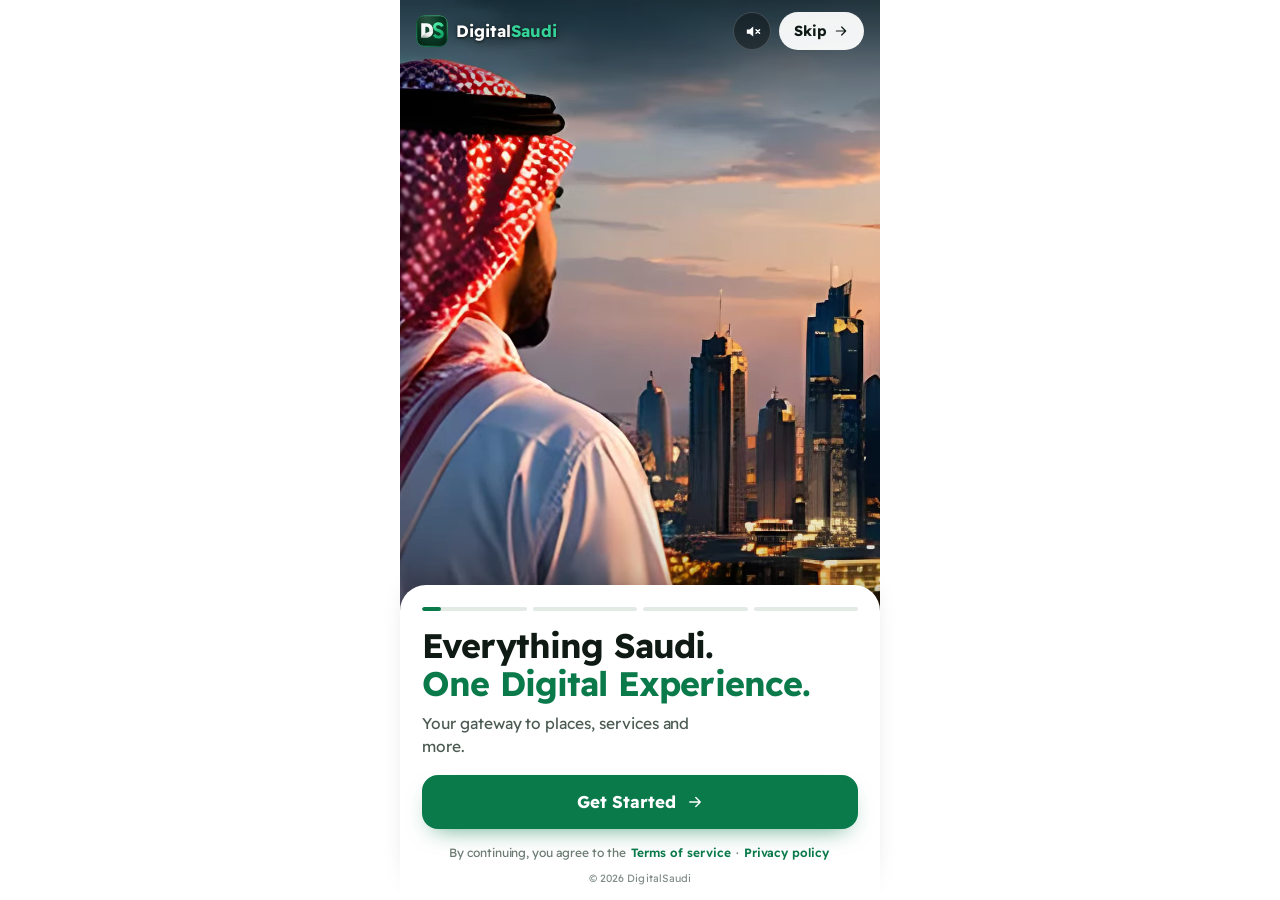
==== index.html @ d9285480 "Faster opening: app pages and files open at once from the phone and refresh in the background (live " ====
<!DOCTYPE html>
<html lang="en" data-theme="dark">
<head>
<meta charset="UTF-8">
<meta name="viewport" content="width=device-width, initial-scale=1, viewport-fit=cover">
<meta name="theme-color" content="#FFFFFF">
<meta name="author" content="DigitalSaudi">
<meta name="copyright" content="© 2026 DigitalSaudi. All rights reserved.">
<meta name="description" content="DigitalSaudi — your Pi-powered guide to Saudi Arabia: live news, scores, Pi price, Umrah, visas, Quran and everyday tools.">
<title>DigitalSaudi — your all-in-one Saudi companion on Pi</title>
<meta property="og:type" content="website">
<meta property="og:site_name" content="DigitalSaudi">
<meta property="og:title" content="DigitalSaudi — your all-in-one Saudi companion on Pi">
<meta property="og:description" content="Umrah & Hajj guides, live news and scores, Pi wallet and payments, Quran, 40 Hadith and prayer times — in 6 languages.">
<meta property="og:url" content="https://digitalsaudi.pages.dev/">
<meta property="og:image" content="https://digitalsaudi.pages.dev/og-image.png">
<meta property="og:image:width" content="1200">
<meta property="og:image:height" content="630">
<meta name="twitter:card" content="summary_large_image">
<meta name="twitter:image" content="https://digitalsaudi.pages.dev/og-image.png">
<link rel="manifest" href="/manifest.json">
<link rel="icon" href="/icon.svg" type="image/svg+xml">
<link rel="icon" href="/favicon-32.png" sizes="32x32" type="image/png">
<link rel="apple-touch-icon" href="/apple-touch-icon.png">
<link rel="preconnect" href="https://fonts.googleapis.com">
<link rel="dns-prefetch" href="https://api.aladhan.com">
<link rel="dns-prefetch" href="https://open.er-api.com">
<link rel="dns-prefetch" href="https://api.alquran.cloud">
<link rel="preconnect" href="https://fonts.gstatic.com" crossorigin>
<link rel="stylesheet" href="https://fonts.googleapis.com/css2?family=Readex+Pro:wght@300..700&family=Reem+Kufi:wght@500..700&family=Amiri+Quran&family=Amiri:wght@400;700&display=swap">
<script src="https://sdk.minepi.com/pi-sdk.js"></script>
<style>
:root{
  --bg-base:#0B0C0E; --bg-card:#14171C; --bg-card-2:#1C2026; --bg-elev:#171B20; --line:rgba(255,255,255,.08);
  --accent:#475261; --accent-dark:#2D353F; --gold:#D4AF37; --gold-soft:rgba(212,175,55,.14);
  --text:#EDEFF2; --text-2:#D4D8DE; --muted:#A2A9B1; --danger:#EF4444; --ok:#22C58F; --warn:#F59E0B;
  --radius:18px; --nav-h:72px; --zoom:1; --hdr-bg:rgba(11,12,14,.92); --nav-bg:rgba(13,16,19,.97);
  --hero-grad:linear-gradient(135deg,#242A31,#171B20 60%,#14171C);
}
[data-theme="light"]{
  --bg-base:#F4F5F6; --bg-card:#FFFFFF; --bg-card-2:#ECEEF0; --bg-elev:#FFFFFF; --line:rgba(17,20,23,.10);
  --text:#14171B; --text-2:#32363B; --muted:#29B083; --gold:#A8841A; --gold-soft:rgba(168,132,26,.12);
  --hdr-bg:rgba(244,245,246,.94); --nav-bg:rgba(255,255,255,.97);
  --hero-grad:linear-gradient(135deg,#323A44,#282E37 60%,#232930);
}
*{box-sizing:border-box;margin:0;padding:0;-webkit-tap-highlight-color:transparent}
html,body{height:100%}
body{font-family:-apple-system,BlinkMacSystemFont,"Segoe UI",Roboto,Helvetica,Arial,sans-serif;background:var(--bg-base);color:var(--text);font-size:15px;line-height:1.5;overflow:hidden}
button{font:inherit;color:inherit;border:0;background:none;cursor:pointer}
input,select,textarea{font:inherit;color:var(--text);background:var(--bg-card-2);border:1px solid var(--line);border-radius:12px;padding:14px;width:100%;min-height:52px;outline:none}
input:focus,select:focus,textarea:focus{border-color:var(--accent)}
a{color:var(--gold)}
img{max-width:100%;display:block}

@keyframes screen-in{from{opacity:0;transform:translateY(12px)}to{opacity:1;transform:none}}
@keyframes panel-up{from{transform:translateY(100%)}to{transform:none}}
@keyframes card-in{from{opacity:0;transform:scale(.97) translateY(8px)}to{opacity:1;transform:none}}
@keyframes fade-up{from{opacity:0;transform:translateY(6px)}to{opacity:1;transform:none}}
@keyframes shimmer{0%{background-position:-200% 0}100%{background-position:200% 0}}
@keyframes spin{to{transform:rotate(360deg)}}
@keyframes pulse{0%,100%{opacity:1}50%{opacity:.35}}
@keyframes pop{0%{transform:scale(1)}50%{transform:scale(1.08)}100%{transform:scale(1)}}

/* ===== splash & onboarding ===== */
.fullscreen{position:fixed;inset:0;display:flex;flex-direction:column;align-items:center;justify-content:center;padding:32px 24px;text-align:center;
  background:radial-gradient(circle at 50% 20%,rgba(71,82,97,.28),transparent 60%),radial-gradient(circle at 80% 90%,rgba(212,175,55,.16),transparent 55%),#0B0C0E;color:#EDEFF2;z-index:50;animation:screen-in .5s ease}
.fullscreen .logo{width:112px;height:112px;border-radius:30px;display:block;box-shadow:0 22px 60px rgba(71,82,97,.4),0 0 0 1px rgba(231,196,99,.25);margin-bottom:22px;animation:logoIn .7s cubic-bezier(.2,.9,.3,1.3) both}
.fullscreen .logo img{width:100%;height:100%;display:block;border-radius:30px}
@keyframes logoIn{from{transform:scale(.6) translateY(10px);opacity:0}to{transform:none;opacity:1}}
.splash-tag{display:inline-block;margin:-8px 0 14px;font-size:11px;letter-spacing:.18em;text-transform:uppercase;color:var(--gold);font-weight:800}
.fullscreen h1{font-size:30px;letter-spacing:-.5px}
.fullscreen h1 span{color:#D4AF37}
.fullscreen p{color:#A2A9B1;margin:10px 0 30px;max-width:330px}
#onboard{display:none}
.ob-slide{display:none;flex-direction:column;align-items:center;max-width:360px;width:100%}
.ob-slide.on{display:flex;animation:screen-in .35s ease}
.ob-emoji{font-size:72px;margin-bottom:18px}
.ob-dots{display:flex;gap:8px;margin:18px 0}
.ob-dots i{width:8px;height:8px;border-radius:4px;background:rgba(255,255,255,.25);transition:all .25s}
.ob-dots i.on{width:24px;background:#D4AF37}
.persona{display:grid;grid-template-columns:1fr 1fr;gap:10px;width:100%;margin-bottom:18px}
.persona button{background:#14171C;border:1px solid rgba(255,255,255,.1);border-radius:16px;padding:16px 8px;min-height:92px;display:flex;flex-direction:column;align-items:center;gap:6px;font-weight:700;font-size:13px;color:#EDEFF2}
.persona button span{font-size:28px}
.persona button.sel{border-color:#D4AF37;background:rgba(212,175,55,.14)}

.btn{display:flex;align-items:center;justify-content:center;gap:10px;min-height:54px;padding:0 22px;border-radius:14px;font-weight:700;width:100%;max-width:360px;transition:transform .15s,opacity .15s;text-decoration:none}
.btn:active{transform:scale(.98)}
.btn-primary{background:linear-gradient(135deg,var(--accent),var(--accent-dark));color:#fff;box-shadow:0 10px 26px rgba(71,82,97,.3)}
.btn-gold{background:linear-gradient(135deg,#E8C659,#D4AF37);color:#231A00}
.btn-ghost{background:var(--bg-card-2);border:1px solid var(--line);color:var(--text)}
.fullscreen .btn-ghost{background:#1C2026;color:#EDEFF2;border-color:rgba(255,255,255,.1)}
.btn-sm{min-height:44px;padding:0 14px;font-size:13.5px;width:auto;border-radius:12px}
.btn[disabled]{opacity:.55;pointer-events:none}
.stack{display:flex;flex-direction:column;gap:12px;width:100%;align-items:center}
.small{font-size:12.5px;color:var(--muted)}
.fullscreen .small{color:#A2A9B1}

/* ===== shell ===== */
#app{display:none;height:100%;flex-direction:column}
header{display:flex;align-items:center;gap:10px;padding:calc(10px + env(safe-area-inset-top)) 14px 10px;border-bottom:1px solid var(--line);background:var(--hdr-bg);backdrop-filter:blur(10px);z-index:10}
.brand{display:flex;align-items:center;gap:9px;font-weight:800;font-size:18px;flex:1;min-width:0}
.brand .mark{width:36px;height:36px;border-radius:10px;flex:0 0 36px;display:block;box-shadow:0 4px 12px rgba(0,0,0,.25)}
.brand b{color:var(--gold)}
.hbtn{width:44px;height:44px;border-radius:13px;background:var(--bg-card);border:1px solid var(--line);display:flex;align-items:center;justify-content:center;font-size:19px;flex:0 0 44px}
.user-chip{display:flex;align-items:center;gap:7px;background:var(--bg-card);border:1px solid var(--line);padding:5px 10px 5px 5px;border-radius:30px;font-size:13px;font-weight:600;min-height:44px;max-width:130px}
.user-chip span{overflow:hidden;text-overflow:ellipsis;white-space:nowrap}
.av{width:32px;height:32px;border-radius:50%;background:var(--gold);color:#231A00;display:flex;align-items:center;justify-content:center;font-weight:800;font-size:14px;flex:0 0 32px}
#offline{display:none;background:var(--warn);color:#231A00;font-size:12.5px;font-weight:700;text-align:center;padding:6px}
#offline.on{display:block}
main{flex:1;overflow-y:auto;padding:14px 16px calc(var(--nav-h) + 24px + env(safe-area-inset-bottom));-webkit-overflow-scrolling:touch}
main>section,.p-body{zoom:var(--zoom)}
.tab{display:none;animation:screen-in .35s ease}
.tab.active{display:block}
h2.sec{font-size:12.5px;text-transform:uppercase;letter-spacing:1.2px;color:var(--muted);margin:22px 4px 10px;font-weight:800;display:flex;align-items:center;justify-content:space-between}
h2.sec:first-child{margin-top:4px}
h2.sec button{font-size:12px;color:var(--gold);letter-spacing:0;text-transform:none;font-weight:700;min-height:32px}

/* ===== cards ===== */
.hero{border-radius:22px;padding:18px;background:var(--hero-grad);border:1px solid rgba(71,82,97,.35);position:relative;overflow:hidden;animation:card-in .4s ease;color:#EDEFF2}
.hero::after{content:"";position:absolute;right:-40px;top:-40px;width:170px;height:170px;border-radius:50%;background:radial-gradient(circle,rgba(212,175,55,.25),transparent 70%);pointer-events:none}
.hero .greet{color:#CCD2D9;font-size:13px}
.hero h3{font-size:21px;margin:2px 0 12px}
.hero-row{display:flex;gap:8px;flex-wrap:wrap;position:relative;z-index:1}
.pill{background:rgba(255,255,255,.1);border:1px solid rgba(255,255,255,.1);padding:7px 11px;border-radius:12px;font-size:12px;color:#D4D8DE}
.pill b{display:block;font-size:15px;color:#fff}
.grid{display:grid;grid-template-columns:repeat(2,1fr);gap:12px}
.grid-3{display:grid;grid-template-columns:repeat(3,1fr);gap:10px}
.card{background:var(--bg-card);border:1px solid var(--line);border-radius:var(--radius);padding:16px;animation:card-in .35s ease both;transition:transform .15s,border-color .15s;text-align:left;width:100%;display:block;color:var(--text)}
button.card:active{transform:scale(.98);border-color:var(--accent)}
.card .ic{font-size:25px;width:46px;height:46px;border-radius:14px;background:var(--bg-card-2);display:flex;align-items:center;justify-content:center;margin-bottom:10px}
.card h4{font-size:15px;margin-bottom:2px}
.card p{font-size:12.5px;color:var(--muted)}
.qa{min-height:96px;display:flex;flex-direction:column;align-items:center;justify-content:center;text-align:center;gap:6px;padding:12px 6px}
.qa .ic{margin:0}
.qa span{font-size:12px;font-weight:700}
.row{display:flex;align-items:center;gap:14px;background:var(--bg-card);border:1px solid var(--line);border-radius:16px;padding:12px 14px;min-height:64px;margin-bottom:10px;width:100%;text-align:left;animation:fade-up .3s ease both;color:var(--text);text-decoration:none}
.row:active{border-color:var(--accent)}
.row .ic{font-size:22px;width:44px;height:44px;flex:0 0 44px;border-radius:12px;background:var(--bg-card-2);display:flex;align-items:center;justify-content:center}
.row .tx{flex:1;min-width:0}
.row .tx b{display:block;font-size:15px}
.row .tx small{color:var(--muted);font-size:12.5px;display:block}
.row .chev{color:var(--muted);font-size:20px}
.badge{font-size:10.5px;font-weight:800;padding:3px 8px;border-radius:20px;background:var(--gold-soft);color:var(--gold);border:1px solid rgba(212,175,55,.35);white-space:nowrap}
.note{background:var(--gold-soft);border:1px solid rgba(212,175,55,.3);border-radius:14px;padding:12px 14px;font-size:13px;color:var(--text-2);margin:12px 0}
.alert{background:rgba(239,68,68,.12);border:1px solid rgba(239,68,68,.35);border-radius:14px;padding:12px 14px;font-size:13.5px;margin:12px 0;display:flex;gap:10px;align-items:center;width:100%;text-align:left;color:var(--text)}
.skeleton{height:16px;border-radius:8px;background:linear-gradient(90deg,var(--bg-card-2) 25%,rgba(71,82,97,.18) 50%,var(--bg-card-2) 75%);background-size:200% 100%;animation:shimmer 1.4s infinite}
.sk-img{height:170px;border-radius:14px;margin-bottom:10px}
.empty{text-align:center;padding:28px 12px;color:var(--muted)}
.empty .big{font-size:46px;margin-bottom:8px}
.chips{display:flex;gap:8px;overflow-x:auto;padding:2px 2px 10px;margin:0 -2px;scrollbar-width:none}
.chips::-webkit-scrollbar{display:none}
.chip{flex:0 0 auto;min-height:40px;padding:0 14px;border-radius:20px;background:var(--bg-card);border:1px solid var(--line);font-size:13px;font-weight:700;color:var(--muted);white-space:nowrap}
.chip.on{background:var(--accent-dark);border-color:var(--accent);color:#fff}
.seg{display:flex;background:var(--bg-card);border:1px solid var(--line);border-radius:14px;padding:4px;gap:4px;margin-bottom:14px}
.seg button{flex:1;min-height:44px;border-radius:10px;font-size:13px;font-weight:800;color:var(--muted)}
.seg button.on{background:linear-gradient(135deg,var(--accent),var(--accent-dark));color:#fff}
.mini{display:flex;align-items:center;gap:12px;background:var(--bg-card);border:1px solid var(--line);border-radius:16px;padding:12px 14px;width:100%;text-align:left;color:var(--text);min-height:64px}
.mini .big{font-size:22px;font-weight:800}
.up{color:var(--ok)} .down{color:var(--danger)}

/* prayer / countdown */
.prayer-list{display:grid;grid-template-columns:repeat(3,1fr);gap:8px;margin-top:12px}
.pt{background:var(--bg-card-2);border-radius:12px;padding:10px;text-align:center;border:1px solid var(--line)}
.pt small{color:var(--muted);font-size:11.5px;display:block}
.pt b{font-size:15px}
.pt.next{border-color:var(--gold);background:var(--gold-soft)}
.countdown{font-size:34px;font-weight:900;letter-spacing:1px;font-variant-numeric:tabular-nums}

/* news */
.news-card{background:var(--bg-card);border:1px solid var(--line);border-radius:18px;overflow:hidden;margin-bottom:14px;width:100%;text-align:left;color:var(--text);animation:fade-up .35s ease both;display:block}
.news-card .img{aspect-ratio:16/9;background:var(--bg-card-2) center/cover no-repeat;position:relative}
.news-card .img .cat{position:absolute;left:10px;top:10px;background:rgba(0,0,0,.6);color:#fff;font-size:11px;font-weight:800;padding:4px 9px;border-radius:10px}
.news-card .bd{padding:12px 14px 14px}
.news-card .meta{font-size:12px;color:var(--muted);margin-bottom:4px;display:flex;gap:6px;align-items:center}
.news-card h4{font-size:16px;line-height:1.35}
.news-row{display:flex;gap:12px;align-items:center;background:var(--bg-card);border:1px solid var(--line);border-radius:14px;padding:10px;margin-bottom:10px;width:100%;text-align:left;color:var(--text)}
.news-row .th{width:84px;height:64px;border-radius:10px;background:var(--bg-card-2) center/cover no-repeat;flex:0 0 84px}
.news-row b{font-size:13.5px;line-height:1.35;display:-webkit-box;-webkit-line-clamp:3;-webkit-box-orient:vertical;overflow:hidden}
.reader-img{width:100%;aspect-ratio:16/9;object-fit:cover;border-radius:16px;margin-bottom:14px;background:var(--bg-card-2)}
.reader h2{font-size:21px;line-height:1.3;margin-bottom:8px}
#sentinel{height:40px;display:flex;align-items:center;justify-content:center}

/* scores */
.match{background:var(--bg-card);border:1px solid var(--line);border-radius:16px;padding:12px 14px;margin-bottom:10px;width:100%;color:var(--text);text-align:left;animation:fade-up .3s ease both;display:block}
.match .top{display:flex;justify-content:space-between;font-size:11.5px;color:var(--muted);margin-bottom:8px;font-weight:700}
.team{display:flex;align-items:center;gap:10px;min-height:30px}
.team img,.crest{width:24px;height:24px;object-fit:contain;flex:0 0 24px}
.team .nm{flex:1;font-weight:600;font-size:14.5px;overflow:hidden;text-overflow:ellipsis;white-space:nowrap}
.team .sc{font-weight:900;font-size:17px;min-width:22px;text-align:right}
.team.win .nm{font-weight:800}
.live-b{background:var(--danger);color:#fff;font-size:10.5px;font-weight:900;padding:2px 8px;border-radius:10px;animation:pulse 1.4s infinite}
.tbl{width:100%;border-collapse:collapse;font-size:13px;background:var(--bg-card);border-radius:14px;overflow:hidden}
.tbl th{color:var(--muted);font-size:11px;text-transform:uppercase;font-weight:800;padding:10px 6px;text-align:center;background:var(--bg-card-2)}
.tbl td{padding:9px 6px;border-top:1px solid var(--line);text-align:center}
.tbl td.tn{text-align:left;display:flex;align-items:center;gap:8px;font-weight:600}
.tbl td.tn span{overflow:hidden;text-overflow:ellipsis;white-space:nowrap;max-width:130px}
.tbl tr.fav td{background:var(--gold-soft)}

/* markets */
.pi-card{border-radius:20px;padding:18px;background:linear-gradient(150deg,#1E2832,#151C24 60%,#0F151B);color:#fff;position:relative;overflow:hidden}
.pi-card .sym{width:42px;height:42px;border-radius:12px;background:rgba(255,255,255,.14);color:#fff;display:flex;align-items:center;justify-content:center;font-weight:900;font-size:22px}
.pi-card .price{font-size:34px;font-weight:900;margin:8px 0 2px;font-variant-numeric:tabular-nums}
.pi-card .chg{font-weight:800;font-size:14px;padding:3px 9px;border-radius:10px;background:rgba(255,255,255,.15)}
.pi-card small{color:#DDE1E6}
.pi-card svg{width:100%;height:70px;margin-top:10px}
.rate{display:flex;justify-content:space-between;align-items:center;padding:12px 4px;border-bottom:1px solid var(--line);font-size:14.5px}
.rate b{font-variant-numeric:tabular-nums}

/* weather */
.wx-now{display:flex;align-items:center;gap:16px}
.wx-now .t{font-size:46px;font-weight:900;line-height:1}
.wx-now .e{font-size:54px}
.wx-days{display:flex;flex-direction:column;gap:6px;margin-top:14px}
.wx-day{display:flex;align-items:center;gap:10px;background:var(--bg-card-2);border-radius:12px;padding:10px 12px;font-size:14px}
.wx-day .d{width:48px;font-weight:700}
.wx-day .bar{flex:1;height:6px;border-radius:3px;background:linear-gradient(90deg,#38BDF8,#F59E0B,#EF4444)}

/* nav */
nav{position:fixed;left:0;right:0;bottom:0;height:calc(var(--nav-h) + env(safe-area-inset-bottom));padding-bottom:env(safe-area-inset-bottom);background:var(--nav-bg);border-top:1px solid var(--line);display:flex;backdrop-filter:blur(12px);z-index:20}
nav button{flex:1;display:flex;flex-direction:column;align-items:center;justify-content:center;gap:3px;color:var(--muted);font-size:11px;font-weight:800;min-height:52px;transition:color .2s}
nav button .ni{font-size:24px;line-height:1;filter:grayscale(.7);transition:transform .2s,filter .2s}
nav button.active{color:var(--gold)}
nav button.active .ni{transform:translateY(-2px);filter:none}

/* panel */
#overlay{position:fixed;inset:0;background:rgba(0,0,0,.55);z-index:30;display:none}
#overlay.open{display:block}
#panel{position:fixed;left:0;right:0;bottom:0;top:calc(34px + env(safe-area-inset-top));background:var(--bg-base);border-radius:24px 24px 0 0;border-top:1px solid rgba(71,82,97,.35);z-index:31;display:none;flex-direction:column;animation:panel-up .3s cubic-bezier(.2,.8,.2,1)}
#panel.open{display:flex}
.p-head{display:flex;align-items:center;gap:8px;padding:12px;border-bottom:1px solid var(--line)}
.p-head button{width:48px;height:48px;border-radius:14px;background:var(--bg-card);border:1px solid var(--line);font-size:20px;display:flex;align-items:center;justify-content:center;flex:0 0 48px}
.p-head h3{flex:1;font-size:17px;white-space:nowrap;overflow:hidden;text-overflow:ellipsis}
.p-head .act{display:none}
.p-head .act.on{display:flex}
.p-body{flex:1;overflow-y:auto;padding:16px 16px calc(32px + env(safe-area-inset-bottom))}
.p-body h4{font-size:16px;margin:18px 0 8px;color:var(--gold)}
.p-body h4:first-child{margin-top:0}
.p-body p,.p-body li{color:var(--text-2);font-size:14.5px}
.p-body ul,.p-body ol{padding-left:20px;display:flex;flex-direction:column;gap:6px;margin:6px 0}
.reviewed{display:flex;align-items:center;gap:8px;font-size:12px;color:var(--muted);margin-top:18px;padding-top:12px;border-top:1px solid var(--line);flex-wrap:wrap}
.reviewed .tick{color:var(--ok);font-weight:800}
.p-actions{display:flex;gap:8px;margin-top:14px;flex-wrap:wrap}
.step{display:flex;gap:12px;margin-bottom:12px;animation:fade-up .3s ease both}
.step .n{flex:0 0 34px;height:34px;border-radius:50%;background:var(--accent-dark);color:#fff;display:flex;align-items:center;justify-content:center;font-weight:800;font-size:14px}
.step div p{font-size:13.5px;color:var(--muted)}
.chk{display:flex;align-items:center;gap:12px;padding:12px 14px;background:var(--bg-card);border:1px solid var(--line);border-radius:14px;margin-bottom:8px;min-height:52px;width:100%;text-align:left;color:var(--text)}
.chk .box{width:26px;height:26px;border-radius:8px;border:2px solid var(--muted);flex:0 0 26px;display:flex;align-items:center;justify-content:center;font-size:15px;color:#fff}
.chk.on .box{background:var(--accent);border-color:var(--accent)}
.chk.on span{text-decoration:line-through;color:var(--muted)}
.progress{height:8px;border-radius:4px;background:var(--bg-card-2);overflow:hidden;margin:4px 0 14px}
.progress i{display:block;height:100%;background:linear-gradient(90deg,var(--accent),var(--gold));transition:width .3s}
.phrase{background:var(--bg-card);border:1px solid var(--line);border-radius:14px;padding:12px 14px;margin-bottom:8px;display:flex;align-items:center;gap:10px}
.phrase .t{flex:1;min-width:0}
.ar{font-size:21px;direction:rtl;text-align:right;color:var(--gold);font-family:"Geeza Pro","Noto Naskh Arabic","Amiri","Traditional Arabic",serif;line-height:1.9}
.phrase .en{font-weight:700}
.phrase .tr{font-size:12.5px;color:var(--muted);font-style:italic}
.speak{width:46px;height:46px;border-radius:12px;background:var(--bg-card-2);font-size:19px;flex:0 0 46px}
.field{margin-bottom:12px}
.field label{display:block;font-size:12.5px;color:var(--muted);margin-bottom:6px;font-weight:700}
.two{display:grid;grid-template-columns:1fr 1fr;gap:10px}
.result{background:linear-gradient(135deg,var(--accent-dark),#242A31);border-radius:16px;padding:14px;text-align:center;margin-top:6px;color:#fff}
.result small{color:#CCD2D9}
.result b{display:block;font-size:24px}
.compass{width:220px;height:220px;border-radius:50%;margin:10px auto 16px;border:3px solid var(--line);position:relative;background:radial-gradient(circle,var(--bg-card-2),var(--bg-base))}
.compass .needle{position:absolute;left:50%;top:50%;width:6px;height:96px;margin-left:-3px;margin-top:-96px;background:linear-gradient(var(--gold),transparent);border-radius:3px;transform-origin:50% 100%;transition:transform .3s}
.compass .kaaba{position:absolute;left:50%;top:50%;transform:translate(-50%,-50%);font-size:34px}
.compass .N{position:absolute;top:6px;left:50%;transform:translateX(-50%);font-weight:800;color:var(--muted)}
.amounts{display:grid;grid-template-columns:repeat(3,1fr);gap:10px;margin:12px 0}
.amt{min-height:56px;border-radius:14px;background:var(--bg-card);border:1px solid var(--line);font-weight:800;font-size:16px;color:var(--text)}
.amt.sel{border-color:var(--gold);background:var(--gold-soft);color:var(--gold)}
.tier{background:var(--bg-card);border:2px solid var(--line);border-radius:18px;padding:16px;margin-bottom:12px;width:100%;text-align:left;color:var(--text);position:relative}
.tier.best{border-color:var(--gold)}
.tier .pr{font-size:26px;font-weight:900;color:var(--gold)}
.tier .rib{position:absolute;right:12px;top:-11px;background:var(--gold);color:#231A00;font-size:11px;font-weight:900;padding:3px 10px;border-radius:10px}
.hist .h{display:flex;justify-content:space-between;align-items:center;padding:12px 0;border-bottom:1px solid var(--line);width:100%;text-align:left;color:var(--text);gap:10px}
.status{font-size:11px;font-weight:800;padding:2px 8px;border-radius:10px}
.s-ok{background:rgba(34,197,143,.15);color:var(--ok)}
.s-pend{background:var(--gold-soft);color:var(--gold)}
.s-bad{background:rgba(239,68,68,.15);color:var(--danger)}
.receipt{background:#fff;color:#111;border-radius:18px;padding:20px;font-size:14px}
.receipt .rl{display:flex;justify-content:space-between;gap:10px;padding:8px 0;border-bottom:1px dashed #ccc;word-break:break-all}
.receipt .rl span:first-child{color:#666;flex:0 0 auto}
.lock-wrap{text-align:center;padding:20px 8px}
.lock-wrap .big{font-size:52px}
.badges{display:grid;grid-template-columns:repeat(3,1fr);gap:10px}
.bdg{background:var(--bg-card);border:1px solid var(--line);border-radius:16px;padding:12px 6px;text-align:center;font-size:11.5px;font-weight:700;color:var(--muted);position:relative;width:100%;line-height:1.3}
.bdg span{font-size:30px;display:block;filter:grayscale(1);opacity:.45;margin-bottom:4px}
.bdg.got{color:var(--text);border-color:rgba(212,175,55,.4)}
.bdg.got span{filter:none;opacity:1}
.tasbih{width:210px;height:210px;border-radius:50%;margin:18px auto;background:radial-gradient(circle at 35% 30%,#3F4956,var(--accent-dark));border:6px solid rgba(212,175,55,.5);display:flex;flex-direction:column;align-items:center;justify-content:center;color:#fff;box-shadow:0 18px 40px rgba(45,53,63,.4)}
.tasbih:active{transform:scale(.97)}
.tasbih b{font-size:56px;line-height:1}
.ayah{background:var(--bg-card);border:1px solid var(--line);border-radius:16px;padding:14px;margin-bottom:10px}
.ayah .an{display:flex;justify-content:space-between;align-items:center;margin-bottom:6px}
.ayah .num{width:32px;height:32px;border-radius:50%;border:2px solid var(--gold);display:flex;align-items:center;justify-content:center;font-size:12px;font-weight:800;color:var(--gold)}
.ayah .en{font-size:14px;color:var(--text-2);margin-top:6px}
.ayah.playing{border-color:var(--gold);background:var(--gold-soft)}
.ecard{border-radius:20px;padding:18px;background:linear-gradient(135deg,#7F1D1D,#B91C1C);color:#fff}
.ecard .l{font-size:11px;text-transform:uppercase;letter-spacing:1px;opacity:.8}
.ecard .v{font-size:17px;font-weight:800;margin-bottom:10px}
.search-box{position:relative;margin-bottom:12px}
.search-box input{padding-left:44px}
.search-box span{position:absolute;left:15px;top:50%;transform:translateY(-50%);font-size:18px}
.setting{display:flex;align-items:center;justify-content:space-between;gap:12px;padding:14px 0;border-bottom:1px solid var(--line)}
.opt{display:flex;gap:6px}
.opt button{min-width:44px;min-height:44px;border-radius:12px;background:var(--bg-card);border:1px solid var(--line);font-weight:800;padding:0 10px;color:var(--text)}
.opt button.on{background:var(--accent-dark);border-color:var(--accent);color:#fff}

#toast{position:fixed;left:50%;bottom:calc(var(--nav-h) + 20px + env(safe-area-inset-bottom));transform:translateX(-50%) translateY(20px);background:#222830;border:1px solid var(--accent);color:#fff;padding:12px 18px;border-radius:14px;font-size:14px;font-weight:600;opacity:0;pointer-events:none;transition:all .25s;z-index:60;max-width:90%;text-align:center}
#toast.show{opacity:1;transform:translateX(-50%)}
.spinner{width:20px;height:20px;border:3px solid rgba(255,255,255,.3);border-top-color:#fff;border-radius:50%;animation:spin .8s linear infinite}
footer.legal{text-align:center;font-size:12px;color:var(--muted);margin-top:26px}

/* ===== v3 additions ===== */
.seg{overflow-x:auto;scrollbar-width:none}
.seg::-webkit-scrollbar{display:none}
.seg button{flex:1 0 auto;padding:0 12px;white-space:nowrap}
.grid-4{display:grid;grid-template-columns:repeat(4,1fr);gap:8px}
.tile{background:var(--bg-card);border:1px solid var(--line);border-radius:16px;padding:10px 4px;min-height:84px;display:flex;flex-direction:column;align-items:center;justify-content:center;gap:5px;text-align:center;color:var(--text);animation:card-in .35s ease both}
.tile:active{transform:scale(.97);border-color:var(--accent)}
.tile .ic{font-size:24px;width:42px;height:42px;border-radius:13px;background:var(--bg-card-2);display:flex;align-items:center;justify-content:center}
.tile span{font-size:11px;font-weight:700;line-height:1.2}
.sub{font-size:13px;font-weight:800;color:var(--gold);margin:14px 4px 8px}
.hscroll{display:flex;gap:12px;overflow-x:auto;padding-bottom:6px;scrollbar-width:none;margin:0 -16px;padding-left:16px;padding-right:16px}
.hscroll::-webkit-scrollbar{display:none}
.xp{flex:0 0 220px;border-radius:18px;padding:16px;color:#fff;text-align:left;min-height:150px;display:flex;flex-direction:column;justify-content:flex-end;position:relative;overflow:hidden}
.xp .e{font-size:38px;position:absolute;top:12px;right:14px;opacity:.9}
.xp b{font-size:16px}.xp small{opacity:.85;font-size:12px}
.near-hero{width:100%;text-align:left;display:block}
.bell-dot{position:absolute;top:6px;right:6px;min-width:17px;height:17px;border-radius:9px;background:var(--danger);color:#fff;font-size:10px;font-weight:900;display:flex;align-items:center;justify-content:center;padding:0 4px}
#aiFab{position:fixed;right:16px;bottom:calc(var(--nav-h) + 16px + env(safe-area-inset-bottom));width:58px;height:58px;border-radius:50%;background:linear-gradient(135deg,#D4AF37,#B8901E);box-shadow:0 10px 26px rgba(0,0,0,.35);z-index:25;font-size:28px;display:flex;align-items:center;justify-content:center;border:2px solid rgba(255,255,255,.25)}
#aiFab:active{transform:scale(.94)}
#map.dark-tiles .leaflet-tile-pane{filter:invert(1) hue-rotate(180deg) brightness(.9) contrast(.9) saturate(.6)}
#map{height:46vh;min-height:260px;border-radius:16px;overflow:hidden;border:1px solid var(--line);background:var(--bg-card-2);margin-bottom:12px;z-index:1}
.leaflet-container{font:inherit}
.map-pin{width:34px;height:34px;border-radius:50% 50% 50% 0;transform:rotate(-45deg);display:flex;align-items:center;justify-content:center;border:2px solid #fff;box-shadow:0 3px 8px rgba(0,0,0,.35)}
.map-pin span{transform:rotate(45deg);font-size:16px}
.me-dot{width:18px;height:18px;border-radius:50%;background:#3B82F6;border:3px solid #fff;box-shadow:0 0 0 6px rgba(59,130,246,.3)}
.place .dist{font-size:12px;font-weight:800;color:var(--gold);white-space:nowrap}
.tagl{display:inline-block;font-size:10.5px;font-weight:800;padding:2px 7px;border-radius:8px;background:var(--bg-card-2);color:var(--muted);margin:2px 4px 0 0}
.tagl.pi{background:rgba(124,58,237,.18);color:#C4B5FD}
.chat{display:flex;flex-direction:column;gap:10px;padding-bottom:8px}
.msg{max-width:88%;padding:11px 14px;border-radius:16px;font-size:14.5px;line-height:1.55;animation:fade-up .25s ease both;word-wrap:break-word}
.msg.u{align-self:flex-end;background:linear-gradient(135deg,var(--accent),var(--accent-dark));color:#fff;border-bottom-right-radius:4px}
.msg.a{align-self:flex-start;background:var(--bg-card);border:1px solid var(--line);border-bottom-left-radius:4px}
.msg.a h1,.msg.a h2,.msg.a h3{font-size:15px;margin:8px 0 4px;color:var(--gold)}
.msg.a ul,.msg.a ol{padding-left:18px;margin:4px 0}
.msg.a p{margin:4px 0}
.chat-in{display:flex;gap:8px;position:sticky;bottom:0;background:var(--bg-base);padding-top:8px}
.chat-in textarea{min-height:52px;max-height:120px;resize:none}
.chat-in button{flex:0 0 52px;border-radius:14px;background:linear-gradient(135deg,var(--accent),var(--accent-dark));font-size:20px;color:#fff}
.typing span{display:inline-block;width:7px;height:7px;border-radius:50%;background:var(--muted);margin:0 2px;animation:pulse 1s infinite}
.typing span:nth-child(2){animation-delay:.2s}.typing span:nth-child(3){animation-delay:.4s}
.toggle{width:52px;height:30px;border-radius:15px;background:var(--bg-card-2);border:1px solid var(--line);position:relative;flex:0 0 52px;transition:background .2s}
.toggle::after{content:"";position:absolute;top:3px;left:3px;width:22px;height:22px;border-radius:50%;background:#fff;transition:left .2s}
.toggle.on{background:var(--accent)}
.toggle.on::after{left:25px}
.inbox-item{display:flex;gap:12px;padding:12px 4px;border-bottom:1px solid var(--line)}
.inbox-item.unread b{color:var(--gold)}
.trip-card{border-radius:20px;padding:16px;background:linear-gradient(135deg,#1E3A8A,#1D4ED8 60%,#0F2A6B);color:#fff;width:100%;text-align:left;margin-top:12px;display:block}
.trip-card .big{font-size:30px;font-weight:900}
.cv-prev{background:#fff;color:#111;border-radius:14px;padding:20px;font-size:13px;line-height:1.5}
.cv-prev h2{font-size:20px;margin:0}.cv-prev h3{font-size:13px;text-transform:uppercase;letter-spacing:1px;color:#2D353F;border-bottom:2px solid #2D353F;margin:14px 0 6px;padding-bottom:3px}
.quiz-opt{display:block;width:100%;text-align:left;padding:14px;border-radius:14px;background:var(--bg-card);border:1px solid var(--line);margin-bottom:8px;color:var(--text);min-height:52px}
.quiz-opt.ok{border-color:var(--ok);background:rgba(34,197,143,.12)}
.quiz-opt.bad{border-color:var(--danger);background:rgba(239,68,68,.12)}
.qr{background:#fff;padding:16px;border-radius:16px;width:fit-content;margin:10px auto}


.two>*{min-width:0}.field input,.field select,.field textarea{min-width:0;max-width:100%}
/* ===== v3.3 badges, all matches, header ===== */
.bdg.locked{border-style:dashed}
.bdg.got{background:linear-gradient(160deg,rgba(212,175,55,.16),var(--bg-card) 60%);box-shadow:0 4px 14px rgba(212,175,55,.12)}
.bdg .bk{position:absolute;top:6px;right:7px;font-style:normal;font-size:11px;opacity:.85}
.bdg.got .bk{background:var(--gold);color:#231A00;border-radius:50%;width:17px;height:17px;display:flex;align-items:center;justify-content:center;font-weight:900;font-size:10px;opacity:1}
[dir=rtl] .bdg .bk{right:auto;left:7px}
.bdg-prog{grid-column:1/-1;background:var(--bg-card);border:1px solid var(--line);border-radius:16px;padding:12px 14px;display:flex;flex-direction:column;gap:8px}
.bdg-prog small{display:block;color:var(--muted);font-size:12px}
.bdg-prog .bar{height:8px;border-radius:6px;background:rgba(255,255,255,.08);overflow:hidden}
.bdg-prog .bar i{display:block;height:100%;background:linear-gradient(90deg,var(--accent),var(--gold));border-radius:6px}
.bdg-big{font-size:64px;width:110px;height:110px;margin:0 auto 12px;border-radius:28px;display:flex;align-items:center;justify-content:center;background:var(--bg-card);border:2px dashed var(--line);filter:grayscale(1)}
.bdg-big.got{filter:none;border:2px solid var(--gold);box-shadow:0 10px 30px rgba(212,175,55,.25)}
.chip-all{border-color:rgba(212,175,55,.45);color:var(--gold)}
.chip-all.on{background:linear-gradient(135deg,#9C7A1E,var(--gold));color:#231A00;border-color:var(--gold)}
.sc-sum{display:grid;grid-template-columns:repeat(4,1fr);gap:8px;margin-bottom:14px}
.sc-sum button{background:var(--bg-card);border:1px solid var(--line);border-radius:14px;padding:10px 4px;display:flex;flex-direction:column;align-items:center;gap:2px;color:var(--text)}
.sc-sum button.on{border-color:var(--accent);background:rgba(71,82,97,.12)}
.sc-sum b{font-size:20px;font-weight:900}.sc-sum b.lv{color:var(--danger)}
.sc-sum small{font-size:10.5px;color:var(--muted);text-align:center;line-height:1.2}
.comp-box{background:rgba(255,255,255,.02);border:1px solid var(--line);border-radius:18px;padding:8px 8px 0;margin-bottom:14px}
.comp-box .match{margin-bottom:8px}
.comp-head{display:flex;align-items:center;gap:10px;width:100%;padding:6px 6px 10px;color:var(--text);text-align:left}
[dir=rtl] .comp-head{text-align:right}
.comp-head b{flex:1;font-size:14.5px}.comp-head small{color:var(--muted);font-size:12px;white-space:nowrap}
.comp-badge{background:var(--accent-dark);color:#fff;font-size:10px;font-weight:900;border-radius:8px;padding:4px 6px;min-width:36px;text-align:center;letter-spacing:.03em}
.user-chip span{overflow:hidden;text-overflow:ellipsis;white-space:nowrap;max-width:84px}
@media (max-width:400px){ .user-chip span{display:none} .user-chip{padding:5px} header{gap:8px} .hbtn{width:42px;height:42px;flex-basis:42px} }
@media (max-width:330px){ .brand>div{display:none} }
/* ===== v3.2 languages ===== */
.lang-pick{display:grid;grid-template-columns:1fr 1fr;gap:8px}
.lang-pick button{background:var(--bg-card);border:1px solid var(--line);border-radius:14px;padding:12px 10px;min-height:56px;color:var(--text);display:flex;flex-direction:column;align-items:center;justify-content:center;gap:2px}
.lang-pick button b{font-size:15px}.lang-pick button small{font-size:11px;color:var(--muted)}
.lang-pick button.on{background:var(--accent-dark);border-color:var(--accent);color:#fff}.lang-pick button.on small{color:#E2E5E9}
.lang-fab{position:absolute;top:calc(14px + env(safe-area-inset-top));right:14px;background:rgba(255,255,255,.08);border:1px solid var(--line);color:var(--text);border-radius:12px;padding:8px 12px;font-weight:700;font-size:13px;z-index:2}
[dir=rtl] .lang-fab{right:auto;left:14px}
#langSheet{position:fixed;inset:0;background:rgba(0,0,0,.55);z-index:9999;display:none;align-items:flex-end}
#langSheet.open{display:flex}
#langSheet .ls-in{background:var(--bg-base);width:100%;border-radius:24px 24px 0 0;padding:20px 16px calc(20px + env(safe-area-inset-bottom));max-width:560px;margin:0 auto}
#langSheet h3{margin-bottom:14px;text-align:center}
#trBadge{position:fixed;top:calc(8px + env(safe-area-inset-top));left:50%;transform:translateX(-50%) translateY(-60px);background:#222830;color:#fff;border:1px solid var(--accent);border-radius:999px;padding:6px 14px;font-size:12px;font-weight:700;z-index:9998;transition:transform .25s;pointer-events:none}
#trBadge.on{transform:translateX(-50%) translateY(0)}
/* right-to-left (Arabic, Urdu) */
[dir=rtl] body{font-family:-apple-system,BlinkMacSystemFont,"Segoe UI",Roboto,"Noto Naskh Arabic","Noto Nastaliq Urdu","Geeza Pro",Tahoma,Arial,sans-serif}
.brand>div{overflow:hidden;text-overflow:ellipsis;white-space:nowrap;min-width:0}
[dir=rtl] .chev,[dir=rtl] .p-head>button:first-child{transform:scaleX(-1)}
[dir=rtl] .mini,[dir=rtl] .news-card,[dir=rtl] .match,[dir=rtl] .tier,[dir=rtl] .hist .h,[dir=rtl] .xp,[dir=rtl] .near-hero,[dir=rtl] .trip-card,[dir=rtl] .quiz-opt,[dir=rtl] .tbl td.tn,[dir=rtl] .row,[dir=rtl] .card{text-align:right}
[dir=rtl] .team .sc{text-align:left}
[dir=rtl] .p-body ul,[dir=rtl] .p-body ol,[dir=rtl] .msg.a ul,[dir=rtl] .msg.a ol{padding-left:0;padding-right:20px}
[dir=rtl] .search-box input{padding-left:14px;padding-right:44px}
[dir=rtl] .search-box span{left:auto;right:15px}
[dir=rtl] #aiFab{right:auto;left:16px}
[dir=rtl] .xp .e{right:auto;left:14px}
[dir=rtl] .news-card .img .cat{left:auto;right:10px}
[dir=rtl] .tier .rib{right:auto;left:12px}
[dir=rtl] .bell-dot{right:auto;left:6px}
[dir=rtl] .toggle,[dir=rtl] .leaflet-container,[dir=rtl] .qr,[dir=rtl] .countdown,[dir=rtl] .price,[dir=rtl] input[type=number],[dir=rtl] input[type=tel],[dir=rtl] input[type=url],[dir=rtl] .pi-card svg{direction:ltr}

/* =====================================================================
   v4.0 DESIGN SYSTEM — "Najd night & Sadu thread"
   ===================================================================== */
:root{
  --bg-base:#0B0D0F; --bg-card:#14171A; --bg-card-2:#1C2024; --bg-elev:#181B1F; --line:rgba(242,238,227,.075);
  --accent:#12A171; --accent-dark:#313944; --gold:#D9B45B; --gold-soft:rgba(217,180,91,.13);
  --text:#F2EEE3; --text-2:#D6D9CB; --muted:#98AD9F; --danger:#E0533F; --sadu:#B8402F; --ivory:#EDE3CC;
  --hdr-bg:rgba(11,13,15,.82); --nav-bg:rgba(14,16,18,.92);
  --hero-grad:radial-gradient(130% 100% at 100% 0%,#323A45 0%,#1E232A 40%,#0F1114 100%);
  --r-xl:26px; --r-lg:20px; --r-md:16px; --r-sm:12px;
  --shadow:0 1px 0 rgba(255,255,255,.03) inset;
  --font:"Readex Pro",system-ui,-apple-system,"Segoe UI",Roboto,"Noto Naskh Arabic",Tahoma,Arial,sans-serif;
  --font-display:"Reem Kufi","Readex Pro",system-ui,sans-serif;
  --t-lav:#8FB7FF; --t-teal:#5FD0C0; --t-rose:#F08A7A; --t-leaf:#8BD46A; --t-sand:#E7C77E; --t-sky:#7CC4F2;
  --sadu-band:url("data:image/svg+xml,%3Csvg xmlns='http://www.w3.org/2000/svg' width='32' height='14'%3E%3Crect width='32' height='14' fill='%2306140F'/%3E%3Crect y='0' width='32' height='1.4' fill='%23D9B45B'/%3E%3Crect y='12.6' width='32' height='1.4' fill='%23D9B45B'/%3E%3Cpolygon points='0,12 8,3 16,12' fill='%23EDE3CC'/%3E%3Cpolygon points='16,12 24,3 32,12' fill='%23B8402F'/%3E%3Cpolygon points='8,6.5 10,9 8,11.5 6,9' fill='%2306140F'/%3E%3Cpolygon points='24,6.5 26,9 24,11.5 22,9' fill='%23EDE3CC'/%3E%3C/svg%3E");
  --lattice:url("data:image/svg+xml,%3Csvg xmlns='http://www.w3.org/2000/svg' width='56' height='56'%3E%3Cg fill='none' stroke='%23D9B45B' stroke-width='.8'%3E%3Crect x='18' y='18' width='20' height='20'/%3E%3Crect x='18' y='18' width='20' height='20' transform='rotate(45 28 28)'/%3E%3Cpath d='M0 28h8M48 28h8M28 0v8M28 48v8'/%3E%3C/g%3E%3C/svg%3E");
}
[data-theme="light"]{
  --bg-base:#EFF1EA; --bg-card:#FFFFFF; --bg-card-2:#F3F4EE; --bg-elev:#FFFFFF; --line:rgba(23,26,30,.08);
  --accent:#3F4956; --accent-dark:#2C333C; --gold:#94701F; --gold-soft:rgba(148,112,31,.11);
  --text:#171A1E; --text-2:#34383C; --muted:#5E7268; --danger:#C2412F; --sadu:#A8362A;
  --hdr-bg:rgba(239,241,234,.86); --nav-bg:rgba(255,255,255,.94);
  --shadow:0 1px 2px rgba(23,26,30,.05),0 6px 18px -8px rgba(23,26,30,.12);
  --t-lav:#3D63C9; --t-teal:#13897A; --t-rose:#C2503E; --t-leaf:#4D8F2E; --t-sand:#9A7420; --t-sky:#2479B5;
}

/* ---------- type ---------- */
body,[dir=rtl] body{font-family:var(--font);font-size:15px;letter-spacing:-.003em;line-height:1.55;font-feature-settings:"tnum" 0}
b,strong,h1,h2,h3,h4{font-weight:600}
h1,h2,h3{letter-spacing:-.015em}
.small{font-size:12.5px}
.brand{font-family:var(--font-display);font-weight:700;font-size:21px;letter-spacing:0}
.brand b{color:var(--gold);font-weight:700}
.sr-only{position:absolute!important;width:1px;height:1px;overflow:hidden;clip:rect(0 0 0 0);white-space:nowrap}

/* section titles: sentence case, readable — no tiny caps labels */
h2.sec{font-size:18px;font-weight:600;text-transform:none;letter-spacing:-.01em;color:var(--text);margin:30px 2px 12px}
h2.sec:first-child{margin-top:6px}
h2.sec button{font-size:13px;font-weight:500;color:var(--gold);min-height:36px;padding:0 2px}
.sub{font-size:13.5px;font-weight:600;color:var(--muted);margin:18px 2px 8px}

/* ---------- base surfaces ---------- */
body{background:var(--bg-base)}
#app{background:radial-gradient(90% 40% at 50% -6%,rgba(18,161,113,.16),transparent 70%),var(--bg-base)}
[data-theme="light"] #app{background:radial-gradient(90% 40% at 50% -6%,rgba(63,73,86,.08),transparent 70%),var(--bg-base)}
.card,.row,.tile,.mini,.match,.news-row,.news-card,.chk,.tier,.hist,.trip-card,.quiz-opt,.setting{box-shadow:var(--shadow)}
.card{border-radius:var(--r-lg);border-color:var(--line)}
.row{border-radius:var(--r-md);border-color:transparent;background:var(--bg-card);min-height:66px;padding:12px 14px;gap:14px}
.row .tx b{font-weight:600;font-size:15px}
.row .tx small{color:var(--muted)}
.row .ic,.card .ic,.tile .ic{background:color-mix(in srgb,var(--ic,var(--accent)) 15%,transparent);color:var(--ic,var(--accent));border-radius:14px}
.row .chev{color:var(--muted);font-size:20px}
.badge{border:0;background:var(--gold-soft);color:var(--gold);font-weight:600;letter-spacing:.01em}
.note{border:0;border-left:3px solid var(--gold);border-radius:12px;background:var(--gold-soft)}
[dir=rtl] .note{border-left:0;border-right:3px solid var(--gold)}

/* ---------- header ---------- */
header{border-bottom:0;background:var(--hdr-bg);backdrop-filter:saturate(1.4) blur(14px);-webkit-backdrop-filter:saturate(1.4) blur(14px);padding:calc(10px + env(safe-area-inset-top)) 16px 10px}
.brand .mark{width:34px;height:34px;flex-basis:34px;border-radius:10px;box-shadow:0 0 0 1px rgba(217,180,91,.25)}
.hbtn{width:42px;height:42px;flex-basis:42px;border-radius:13px;border:0;background:var(--bg-card);font-size:18px;box-shadow:var(--shadow)}
.user-chip{border:0;background:var(--bg-card);box-shadow:var(--shadow)}
.user-chip .av,#avatar{background:linear-gradient(135deg,#E8C86C,#B88A2A);color:#2A1E00;font-weight:700}

/* ---------- Sadu band (signature) ---------- */
.sadu{height:14px;background:var(--sadu-band) repeat-x;background-size:32px 14px}

/* ---------- home hero: next prayer ---------- */
.hero{border:0;border-radius:var(--r-xl);background:var(--hero-grad);box-shadow:0 18px 40px -18px rgba(0,0,0,.6);color:#F2EEE3}
.hero::before{content:"";position:absolute;inset:0;background:var(--lattice);background-size:56px 56px;opacity:.09;pointer-events:none;-webkit-mask-image:linear-gradient(200deg,#000 20%,transparent 75%);mask-image:linear-gradient(200deg,#000 20%,transparent 75%)}
.hero>*{position:relative}
.hero-pray{padding:18px 18px 0;cursor:pointer}
.hp-top{display:flex;justify-content:space-between;align-items:center;gap:10px;font-size:13px;color:#C5CBD2}
.hp-city{background:rgba(255,255,255,.08);border-radius:999px;padding:4px 10px;font-size:12px;white-space:nowrap}
.hp-label{margin-top:16px;font-size:13px;color:#C5CBD2}
.hp-main{display:flex;align-items:baseline;gap:12px;flex-wrap:wrap;margin-top:2px}
.hp-name{font-family:var(--font-display);font-size:44px;line-height:1.05;font-weight:700;color:#FFF8E6}
.hp-time{font-family:var(--font-display);font-size:28px;font-weight:600;color:var(--gold);font-variant-numeric:tabular-nums}
[data-theme="light"] .hero .hp-time{color:#E6C46C}
.hp-in{font-size:14px;color:#DBDEE3;margin-top:4px}
.hp-bar{height:5px;border-radius:5px;background:rgba(255,255,255,.12);margin:12px 0 14px;overflow:hidden}
.hp-bar i{display:block;height:100%;width:0;border-radius:5px;background:linear-gradient(90deg,#12A171,#D9B45B);transition:width .6s ease}
.hero-row{display:flex;gap:8px;flex-wrap:wrap;margin-bottom:16px}
.hero .pill{background:rgba(255,255,255,.07);border:0;border-radius:12px;padding:7px 11px;color:#C5CBD2;font-size:11.5px}
.hero .pill b{font-size:14px;font-weight:600;color:#FFF8E6}
.hp-sadu{margin:0 -18px;border-radius:0}
@media (prefers-reduced-motion:no-preference){ .hp-sadu{animation:sadu-in .9s .15s cubic-bezier(.2,.8,.2,1) both} }
@keyframes sadu-in{from{clip-path:inset(0 100% 0 0)}to{clip-path:inset(0 0 0 0)}}
[dir=rtl] .hp-sadu{animation-name:sadu-in-rtl}
@keyframes sadu-in-rtl{from{clip-path:inset(0 0 0 100%)}to{clip-path:inset(0 0 0 0)}}

/* other heroes (explore, tools, profile) share the night look */
.near-hero h3{font-size:22px}
.near-hero .greet{color:#C5CBD2}

/* ---------- right now strip ---------- */
.now-strip{display:grid;grid-template-columns:1.15fr 1fr 1fr;gap:10px}
.now{background:var(--bg-card);border-radius:var(--r-md);padding:12px;text-align:left;display:flex;flex-direction:column;gap:1px;min-height:104px;position:relative;overflow:hidden;box-shadow:var(--shadow);color:var(--text)}
[dir=rtl] .now{text-align:right}
.now small{font-size:11.5px;color:var(--muted);white-space:nowrap;overflow:hidden;text-overflow:ellipsis}
.now .big{font-size:19px;font-weight:600;font-variant-numeric:tabular-nums;white-space:nowrap;overflow:hidden;text-overflow:ellipsis;margin:2px 0}
.now-fb .big{font-size:15px;line-height:1.3;white-space:normal}
.now svg{position:absolute;left:0;right:0;bottom:0;width:100%;height:30px;opacity:.9}
.now-pi{padding-bottom:28px}
.up{color:var(--accent)}.down{color:var(--danger)}
@media (max-width:360px){ .now-strip{grid-template-columns:1fr 1fr} .now-fb{grid-column:1/-1;min-height:0} }

/* ---------- quick actions & tiles ---------- */
#quickActions{grid-template-columns:repeat(3,1fr);gap:10px 8px}
.qa{background:transparent!important;border:0!important;box-shadow:none!important;min-height:0;padding:4px 2px 6px;gap:8px}
.qa .ic{width:58px;height:58px;font-size:27px;border-radius:19px;margin:0 auto}
.qa span{font-size:12.5px;font-weight:500;color:var(--text-2)}
#quickActions .qa:nth-child(6n+1){--ic:var(--accent)} #quickActions .qa:nth-child(6n+2){--ic:var(--t-sand)} #quickActions .qa:nth-child(6n+3){--ic:var(--t-sky)}
#quickActions .qa:nth-child(6n+4){--ic:var(--t-rose)} #quickActions .qa:nth-child(6n+5){--ic:var(--t-teal)} #quickActions .qa:nth-child(6n+6){--ic:var(--t-lav)}
.tile{border:0;border-radius:var(--r-md);background:var(--bg-card);min-height:88px;gap:7px;padding:12px 4px}
.tile .ic{width:44px;height:44px;font-size:23px}
.tile span{font-size:11.5px;font-weight:500;color:var(--text-2)}
#deenGrid{--ic:var(--accent)} #finGrid{--ic:var(--t-sand)} #toolGrid{--ic:var(--t-sky)}
#placeCats .tile:nth-child(4n+1){--ic:var(--t-lav)} #placeCats .tile:nth-child(4n+2){--ic:var(--t-rose)} #placeCats .tile:nth-child(4n+3){--ic:var(--t-sand)} #placeCats .tile:nth-child(4n+4){--ic:var(--accent)}
#safetyRows{--ic:var(--t-rose)} #careerRows{--ic:var(--t-lav)} #svcGreen{--ic:var(--t-leaf)} #svcGov{--ic:var(--t-teal)} #svcDocs{--ic:var(--t-sky)} #svcLife{--ic:var(--t-sand)}
#expBiz{--ic:var(--gold)} #forYou{--ic:var(--t-teal)}

/* ---------- chips, segments, buttons ---------- */
.chip{border:0;background:var(--bg-card);color:var(--text-2);font-weight:500;box-shadow:var(--shadow)}
.chip.on{background:var(--accent);color:#fff;border:0}
.seg{border:0;background:var(--bg-card);border-radius:16px;box-shadow:var(--shadow)}
.seg button{font-weight:500;border-radius:12px}
.seg button.on{background:var(--accent);color:#fff;box-shadow:0 6px 16px -6px rgba(18,161,113,.6)}
.btn{font-weight:600;border-radius:16px}
.btn-primary{background:linear-gradient(180deg,#17B27E,#3A4451);box-shadow:0 10px 24px -10px rgba(18,161,113,.75),inset 0 1px 0 rgba(255,255,255,.18)}
.btn-ghost{border:0;background:var(--bg-card);box-shadow:var(--shadow)}
.btn-gold{background:linear-gradient(180deg,#EACB72,#C79A33);color:#2A1E00}
input,select,textarea{border-radius:14px;background:var(--bg-card);border-color:var(--line)}
input:focus,select:focus,textarea:focus{border-color:var(--accent);box-shadow:0 0 0 3px color-mix(in srgb,var(--accent) 22%,transparent)}
:focus-visible{outline:2px solid var(--gold);outline-offset:2px}

/* ---------- bottom navigation ---------- */
nav{border-top:0;background:var(--nav-bg);backdrop-filter:saturate(1.4) blur(16px);-webkit-backdrop-filter:saturate(1.4) blur(16px);box-shadow:0 -10px 30px -18px rgba(0,0,0,.55);padding-left:6px;padding-right:6px}
nav button{font-weight:500;font-size:11px;gap:4px;color:var(--muted)}
nav button .ni{width:56px;height:30px;display:flex;align-items:center;justify-content:center;border-radius:15px;font-size:21px;filter:grayscale(.55) opacity(.85);transition:background .2s,filter .2s}
nav button.active{color:var(--text);font-weight:600}
nav button.active .ni{transform:none;filter:none;background:color-mix(in srgb,var(--accent) 22%,transparent)}
#aiFab{width:56px;height:56px;background:linear-gradient(160deg,#16A877,#2C333C);box-shadow:0 12px 28px -8px rgba(0,0,0,.55),0 0 0 2px rgba(217,180,91,.55);font-size:26px}

/* ---------- panels ---------- */
#panel{border-top:0;border-radius:26px 26px 0 0;box-shadow:0 -20px 50px rgba(0,0,0,.45)}
#panel::before{content:"";position:absolute;top:7px;left:50%;width:38px;height:4px;margin-left:-19px;border-radius:2px;background:var(--line)}
.p-head{border-bottom:0;padding:16px 14px 8px}
.p-head button{width:42px;height:42px;flex-basis:42px;border-radius:13px;border:0;background:var(--bg-card);box-shadow:var(--shadow);font-size:18px}
.p-head h3{font-size:18px;font-weight:600}
.p-body h4{font-size:16px;font-weight:600;margin:18px 0 8px}

/* ---------- live / news / pi card ---------- */
.match,.news-row,.news-card{border:0}
.live-b{background:var(--sadu);font-weight:600}
.pi-card{border-radius:var(--r-xl);background:linear-gradient(150deg,#1E2832 0%,#151C24 60%,#0F151B 100%);box-shadow:0 18px 40px -22px rgba(0,0,0,.8)}
.pi-card .price{font-weight:700}

/* ---------- splash ---------- */
#splash{background:radial-gradient(120% 70% at 50% 0%,#303843 0%,#1A1F25 35%,#0B0D0F 75%);overflow:hidden;justify-content:center;padding-bottom:calc(64px + env(safe-area-inset-bottom))}
#splash .sp-sky{position:absolute;inset:0;background:var(--lattice);background-size:64px 64px;opacity:.07;-webkit-mask-image:radial-gradient(70% 55% at 50% 30%,#000,transparent);mask-image:radial-gradient(70% 55% at 50% 30%,#000,transparent);pointer-events:none}
#splash>*:not(.sp-sky):not(.sp-sadu):not(.lang-fab):not(.sp-film){position:relative}
#splash .logo{width:104px;height:104px;border-radius:28px;box-shadow:0 26px 60px -12px rgba(18,161,113,.55),0 0 0 1px rgba(217,180,91,.35)}
#splash h1{font-family:var(--font-display);font-size:40px;font-weight:700;letter-spacing:0;line-height:1.1;color:#FFF8E6}
#splash h1 span{color:var(--gold)}
#splash .splash-tag{margin:6px 0 0;font-size:15px;letter-spacing:0;text-transform:none;font-weight:500;color:#E6D6A8}
#splash p{color:#B5BAC0;font-size:14.5px;margin:14px 0 28px}
#splash .btn-ghost{background:rgba(255,255,255,.06);color:#F2EEE3;box-shadow:none;border:1px solid rgba(255,255,255,.1)}
.sp-sadu{position:absolute;left:0;right:0;bottom:calc(22px + env(safe-area-inset-bottom))}
@media (prefers-reduced-motion:no-preference){
  #splash h1{animation:rise .7s .12s cubic-bezier(.2,.8,.2,1) both}
  #splash .splash-tag,#splash p{animation:rise .7s .22s cubic-bezier(.2,.8,.2,1) both}
  #splash .stack{animation:rise .7s .32s cubic-bezier(.2,.8,.2,1) both}
  .sp-sadu{animation:sadu-in 1.1s .4s cubic-bezier(.2,.8,.2,1) both}
}
@keyframes rise{from{opacity:0;transform:translateY(14px)}to{opacity:1;transform:none}}
#onboard{background:radial-gradient(120% 70% at 50% 0%,#303843 0%,#1A1F25 35%,#0B0D0F 75%)}
#onboard h1{font-family:var(--font-display);font-weight:700;letter-spacing:0;font-size:32px}
.ob-dots i.on{background:var(--gold)}
.persona button{background:rgba(255,255,255,.05);border:1px solid rgba(255,255,255,.08);font-weight:500}

/* calmer motion: no entrance animation on every card */
.card,.match,.tile,.news-card{animation:none}
@media (prefers-reduced-motion:reduce){ *{animation-duration:.01ms!important;transition-duration:.01ms!important} }

/* =====================================================================
   v4.1 — icons, navigation with Ask AI, news without photos
   ===================================================================== */
svg.i{width:22px;height:22px;display:block;flex:0 0 auto}
.ic[data-ico]{display:flex;align-items:center;justify-content:center;font-size:0!important}
.ic[data-ico] svg.i{width:52%;height:52%}
.row .ic[data-ico],.card .ic[data-ico]{width:44px;height:44px;flex:0 0 44px}
.row .ic[data-ico] svg.i,.card .ic[data-ico] svg.i{width:22px;height:22px}
.qa .ic[data-ico] svg.i{width:27px;height:27px;stroke-width:1.7}
.tile .ic[data-ico]{width:46px;height:46px}
.tile .ic[data-ico] svg.i{width:24px;height:24px;stroke-width:1.9}
#liveSeg svg.i{width:17px;height:17px;display:inline-block;vertical-align:-3px;margin-inline-end:5px}
.hbtn svg.i{width:20px;height:20px;color:var(--text-2)}
#meChip{transition:box-shadow .2s}
#meChip.on{box-shadow:0 0 0 2px var(--gold)}
#aiFab{display:none!important}
/* bottom bar: four tabs around a raised Ask AI button */
nav{align-items:flex-end;padding-top:6px}
nav button .ni svg.i{width:23px;height:23px;stroke-width:1.75}
nav button .ni{filter:none!important;color:var(--muted)}
nav button.active .ni{color:var(--accent)}
[data-theme="light"] nav button.active .ni{color:var(--accent-dark)}
nav .nav-ai{color:var(--gold);font-weight:600}
nav .nav-ai .ni{width:58px;height:58px;border-radius:20px;margin-top:-26px;margin-bottom:2px;color:#FFF6DA;
  background:radial-gradient(120% 120% at 30% 15%,#1DBB86 0%,#363F4A 55%,#1D2229 100%);
  box-shadow:0 0 0 3px var(--bg-base),0 0 0 4.5px rgba(217,180,91,.65),0 14px 26px -10px rgba(0,0,0,.65)}
nav .nav-ai .ni svg.i{width:27px;height:27px;stroke-width:1.6}
nav .nav-ai:active .ni{transform:scale(.94)}
@media (prefers-reduced-motion:no-preference){ nav .nav-ai .ni svg.i{animation:ai-glint 5s 2s ease-in-out infinite} }
@keyframes ai-glint{0%,88%,100%{transform:none}92%{transform:rotate(18deg) scale(1.08)}96%{transform:rotate(-6deg)}}
.ob-emoji{width:92px;height:92px;margin:0 auto 22px;border-radius:28px;display:flex;align-items:center;justify-content:center;color:var(--gold);
  background:radial-gradient(120% 120% at 30% 15%,rgba(29,187,134,.35),rgba(29,34,41,.55));box-shadow:0 0 0 1px rgba(217,180,91,.4),0 20px 44px -16px rgba(0,0,0,.6)}
.ob-emoji svg.i{width:44px;height:44px;stroke-width:1.5}
.ob-logo{background:none;box-shadow:0 22px 50px -14px rgba(18,161,113,.55),0 0 0 1px rgba(217,180,91,.35)}.ob-logo img{width:92px;height:92px;border-radius:28px;display:block}
.persona .pp-i{display:flex;justify-content:center;color:var(--gold);margin-bottom:8px}.persona .pp-i svg.i{width:30px;height:30px;stroke-width:1.6}
.persona button.on .pp-i{color:#FFF6DA}
.grid>.result{min-width:0}.result b{overflow-wrap:anywhere}
h2.sec-ico{display:flex;align-items:center;justify-content:flex-start;gap:9px}
h2.sec-ico svg.i{width:21px;height:21px;color:var(--gold);flex:0 0 21px}
.near-hero h3{display:flex;align-items:center;gap:8px}.hero-i{width:24px;height:24px;color:var(--gold)}
/* news without a photo: a woven title plate instead of an empty box */
.news-card .img.noimg{aspect-ratio:auto;height:96px;background:var(--hero-grad);position:relative;overflow:hidden}
.news-card .img.noimg::before{content:"";position:absolute;inset:0;background:var(--lattice);background-size:44px 44px;opacity:.12}
.news-card .img.noimg::after{content:"";position:absolute;left:0;right:0;bottom:0;height:10px;background:var(--sadu-band) repeat-x;background-size:23px 10px;opacity:.9}
.news-card .img.noimg .src{position:absolute;right:16px;bottom:20px;font-family:var(--font-display);font-size:22px;font-weight:700;color:rgba(255,248,230,.92)}
[dir=rtl] .news-card .img.noimg .src{right:auto;left:16px}

/* =====================================================================
   v4.2 — motion
   ===================================================================== */
nav{position:fixed}
#navInd{position:absolute;left:0;height:30px;border-radius:15px;background:color-mix(in srgb,var(--accent) 22%,transparent);pointer-events:none;z-index:0;opacity:0;
  transition:transform .42s cubic-bezier(.3,1.35,.45,1),width .3s ease,opacity .2s}
nav button{position:relative;z-index:1}
nav button.active .ni{background:transparent!important}
.tab-enter{animation:tab-in .34s cubic-bezier(.2,.8,.2,1) both}
@keyframes tab-in{from{opacity:0;transform:translateY(10px)}to{opacity:1;transform:none}}
#panel{animation:sheet-up .46s cubic-bezier(.22,1.12,.36,1)}
@keyframes sheet-up{from{transform:translateY(100%)}to{transform:none}}
#overlay.open{animation:fade-in .3s ease both}
@keyframes fade-in{from{opacity:0}to{opacity:1}}
.panel-ghost{position:fixed;left:0;right:0;bottom:0;top:calc(34px + env(safe-area-inset-top));z-index:32;display:flex;flex-direction:column;pointer-events:none;animation:sheet-down .26s cubic-bezier(.4,0,1,1) forwards}
@keyframes sheet-down{to{transform:translateY(100%)}}
.overlay-ghost{position:fixed;inset:0;z-index:29;background:rgba(0,0,0,.55);pointer-events:none;animation:fade-out .26s ease forwards}
@keyframes fade-out{to{opacity:0}}
/* press feedback on everything you can tap */
.row,.tile,.card,.btn,.chip,.now,.qa,.mini,.match,.news-card,.hbtn,.user-chip,.seg button,.lang-pick button,.persona button,.comp-head,.sc-sum button,.bdg{transition:transform .14s ease,box-shadow .2s,background-color .2s}
.row:active,.tile:active,.card:active,.now:active,.mini:active,.match:active,.news-card:active,.bdg:active,.sc-sum button:active{transform:scale(.975)}
.btn:active,.chip:active,.hbtn:active,.user-chip:active,.seg button:active,.qa:active,.lang-pick button:active,.persona button:active{transform:scale(.95)}
/* numbers that tick */
.tick-up{color:var(--accent)!important;transition:color .6s}.tick-down{color:var(--danger)!important;transition:color .6s}
#hPi,#piUsd{font-variant-numeric:tabular-nums}
/* header depth on scroll */
header{transition:box-shadow .25s}
header.scrolled{box-shadow:0 1px 0 var(--line),0 10px 24px -18px rgba(0,0,0,.6)}
/* success moment */
#celebrate{position:fixed;inset:0;z-index:10000;display:flex;align-items:center;justify-content:center;background:rgba(6,7,9,.55);backdrop-filter:blur(6px);-webkit-backdrop-filter:blur(6px);opacity:0;pointer-events:none;transition:opacity .25s}
#celebrate.on{opacity:1;pointer-events:auto}
#celebrate .cb-card{background:var(--bg-card);border-radius:28px;padding:28px 30px 24px;text-align:center;min-width:240px;max-width:84vw;box-shadow:0 30px 70px -20px rgba(0,0,0,.7),0 0 0 1px var(--line);transform:scale(.86);transition:transform .45s cubic-bezier(.2,1.4,.4,1)}
#celebrate.on .cb-card{transform:none}
#celebrate h3{font-size:20px;margin:14px 0 4px}#celebrate p{color:var(--muted);font-size:14px}
.cb-check{width:76px;height:76px;margin:0 auto;display:block;fill:none;stroke-linecap:round;stroke-linejoin:round}
.cb-check circle{stroke:var(--accent);stroke-width:3.5;stroke-dasharray:183;stroke-dashoffset:183;fill:color-mix(in srgb,var(--accent) 14%,transparent)}
.cb-check path{stroke:var(--accent);stroke-width:5;stroke-dasharray:40;stroke-dashoffset:40}
#celebrate.gold .cb-check circle,#celebrate.gold .cb-check path{stroke:var(--gold)}#celebrate.gold .cb-check circle{fill:var(--gold-soft)}
#celebrate.on .cb-check circle{animation:draw .55s .05s cubic-bezier(.6,0,.2,1) forwards}
#celebrate.on .cb-check path{animation:draw .35s .5s cubic-bezier(.6,0,.2,1) forwards}
@keyframes draw{to{stroke-dashoffset:0}}
@media (prefers-reduced-motion:reduce){
  *,*::before,*::after{animation-duration:.01ms!important;animation-iteration-count:1!important;transition-duration:.01ms!important}
  .cb-check circle,.cb-check path{stroke-dashoffset:0}
}

/* =====================================================================
   v4.2 — money: converter + Pi card
   ===================================================================== */
.wx-box{background:var(--bg-card);border-radius:22px;padding:14px 16px 16px;box-shadow:var(--shadow)}
.wx-box label{font-size:13px;color:var(--muted);font-weight:500}
.wx-line{display:flex;align-items:center;gap:10px;margin-top:4px}
.wx-amt{flex:1;min-width:0;font-size:32px;font-weight:600;letter-spacing:-.02em;font-variant-numeric:tabular-nums;color:var(--text);background:none!important;border:0!important;padding:0!important;min-height:44px;box-shadow:none!important;overflow:hidden;text-overflow:ellipsis;white-space:nowrap}
.wx-get{background:color-mix(in srgb,var(--accent) 9%,var(--bg-card))}
.wx-get .wx-amt{color:var(--accent)}
[data-theme="light"] .wx-get .wx-amt{color:var(--accent-dark)}
.wx-cur{display:flex;align-items:center;gap:6px;background:var(--bg-card-2);border-radius:999px;padding:4px 4px 4px 10px;flex:0 0 auto}
.wx-flag{font-size:18px;line-height:1;color:var(--gold);font-weight:700}
.wx-cur select{border:0;background:transparent;font-weight:600;font-size:15px;min-height:38px;padding:0 26px 0 2px;width:auto;box-shadow:none}
.wx-mid{position:relative;display:flex;align-items:center;min-height:58px;padding:0 64px 0 26px}
.wx-mid::before{content:"";position:absolute;left:22px;top:0;bottom:0;width:2px;background:var(--line)}
[dir=rtl] .wx-mid{padding:0 26px 0 64px}[dir=rtl] .wx-mid::before{left:auto;right:22px}
.wx-rate{display:flex;align-items:center;gap:10px;font-size:13.5px;color:var(--text-2)}
.wx-rate b{color:var(--text);font-weight:600}
.wx-rate .dot{width:10px;height:10px;border-radius:50%;background:var(--accent);margin-left:-26px;box-shadow:0 0 0 4px var(--bg-base);position:relative;flex:0 0 10px}
[dir=rtl] .wx-rate .dot{margin-left:0;margin-right:-26px}
.wx-swap{position:absolute;right:8px;top:50%;margin-top:-23px;width:46px;height:46px;border-radius:50%;background:var(--bg-card);color:var(--gold);display:flex;align-items:center;justify-content:center;box-shadow:0 0 0 1.5px color-mix(in srgb,var(--gold) 55%,transparent),var(--shadow)}
[dir=rtl] .wx-swap{right:auto;left:8px}
.wx-swap svg.i{transform:rotate(90deg)}
.wx-swap.spin svg.i{animation:swap-spin .45s cubic-bezier(.3,1.4,.5,1)}
@keyframes swap-spin{from{transform:rotate(-90deg)}to{transform:rotate(90deg)}}
.wx-quick{margin:14px 0 4px}
.wx-facts{background:var(--bg-card);border-radius:18px;padding:4px 16px;margin:10px 0;box-shadow:var(--shadow)}
.wx-facts div{display:flex;justify-content:space-between;gap:10px;padding:11px 0;border-bottom:1px solid var(--line);font-size:14px}
.wx-facts div:last-child{border:0}.wx-facts span{color:var(--muted)}.wx-facts b{font-weight:600}.wx-facts b.ok{color:var(--accent)}
/* Pi card — wallet style */
.pcard-wrap{perspective:900px;margin:4px 0 18px}
.pcard{position:relative;aspect-ratio:1.586;border-radius:24px;padding:18px 20px;color:#F6F0DF;overflow:hidden;
  background:radial-gradient(130% 120% at 0% 0%,#1FA578 0%,#2B323B 42%,#14171C 100%);
  box-shadow:0 26px 50px -22px rgba(0,0,0,.75),inset 0 1px 0 rgba(255,255,255,.18),inset 0 0 0 1px rgba(217,180,91,.25);
  transition:transform .35s cubic-bezier(.2,.8,.2,1);transform-style:preserve-3d;display:flex;flex-direction:column}
.pcard::before{content:"";position:absolute;inset:0;background:var(--lattice);background-size:46px 46px;opacity:.09;-webkit-mask-image:linear-gradient(115deg,transparent 35%,#000 95%);mask-image:linear-gradient(115deg,transparent 35%,#000 95%)}
.pcard::after{content:"";position:absolute;inset:0;background:radial-gradient(60% 50% at var(--gx,20%) var(--gy,0%),rgba(255,255,255,.18),transparent 70%);pointer-events:none}
.pcard>*{position:relative;z-index:1}
.pc-top{display:flex;align-items:center;gap:9px}
.pc-logo{width:30px;height:30px;border-radius:9px}
.pc-brand{font-family:var(--font-display);font-size:17px;font-weight:700;flex:1}.pc-brand b{color:#EBCB78}
.pc-net{font-size:11px;font-weight:600;border-radius:999px;padding:3px 9px;background:rgba(255,255,255,.12);color:#E2E5E9}
.pc-chip{position:absolute;right:20px;top:62px;width:44px;height:33px;border-radius:8px;background:linear-gradient(135deg,#F6DE9A,#C99A3A 60%,#E9C977);box-shadow:inset 0 0 0 1px rgba(0,0,0,.15);
  background-image:linear-gradient(90deg,transparent 30%,rgba(0,0,0,.18) 30% 33%,transparent 33% 66%,rgba(0,0,0,.18) 66% 69%,transparent 69%),linear-gradient(transparent 45%,rgba(0,0,0,.18) 45% 52%,transparent 52%),linear-gradient(135deg,#F6DE9A,#C99A3A 60%,#E9C977)}
.pc-rate{margin-top:auto;display:flex;align-items:baseline;gap:10px;flex-wrap:wrap}
.pc-rate small{width:100%;font-size:12px;color:#C5CBD2}
.pc-rate b{font-size:30px;font-weight:600;letter-spacing:-.02em;font-variant-numeric:tabular-nums}
.pc-rate span{font-size:13px;color:#E2E5E9}
.pc-bottom{display:flex;justify-content:space-between;margin-top:10px}
.pc-bottom small{display:block;font-size:11px;color:#C5CBD2}.pc-bottom b{font-size:14.5px;font-weight:600}
.pc-bottom div:last-child{text-align:right}[dir=rtl] .pc-bottom div:last-child{text-align:left}
[dir=rtl] .pc-chip{right:auto;left:20px}
.acts{display:grid;grid-template-columns:repeat(4,1fr);gap:6px;margin:0 0 18px}
.acts button{display:flex;flex-direction:column;align-items:center;gap:7px;font-size:12.5px;font-weight:500;color:var(--text-2);background:none}
.acts button span{width:56px;height:56px;border-radius:50%;background:var(--bg-card);display:flex;align-items:center;justify-content:center;color:var(--gold);box-shadow:var(--shadow);transition:transform .14s,background .2s}
.acts button.on span{background:var(--accent);color:#fff}
.acts button:active span{transform:scale(.92)}
.activity{background:var(--bg-card);border-radius:20px;padding:4px 14px;box-shadow:var(--shadow);margin-bottom:12px}
.act-day{font-size:12.5px;font-weight:600;color:var(--muted);padding:12px 2px 4px}
.act-row{display:flex;align-items:center;gap:12px;width:100%;padding:10px 0;border-bottom:1px solid var(--line);color:var(--text);text-align:start}
.act-row:last-child{border:0}
.act-ic{width:40px;height:40px;border-radius:50%;flex:0 0 40px;display:flex;align-items:center;justify-content:center;background:var(--gold-soft);color:var(--gold)}
.act-ic svg.i{width:20px;height:20px}
.act-tx{flex:1;min-width:0}.act-tx b{display:block;font-weight:600;white-space:nowrap;overflow:hidden;text-overflow:ellipsis}.act-tx small{color:var(--muted);font-size:12.5px}
.act-amt{font-weight:600;font-variant-numeric:tabular-nums}.act-amt.muted{color:var(--muted);text-decoration:line-through}

/* numbers, amounts and usernames keep their reading order in Arabic and Urdu */
.pc-rate b,.pc-rate span,.pc-bottom b,.wx-amt,.act-amt,.wx-facts b,.sa-tx b,#hPi,#piUsd,.hp-time,.countdown,.now .big{unicode-bidi:isolate;direction:ltr}
.wx-rate,.sa-tx small,.act-tx small,.act-tx b,.act-day,.pc-rate small,.sr-row .tx b,.sr-row .tx small{unicode-bidi:plaintext}
[dir=rtl] .wx-amt{text-align:right}
/* =====================================================================
   v4.2 — search palette
   ===================================================================== */
.sr-box{position:sticky;top:-2px;z-index:3;display:flex;align-items:center;gap:10px;background:var(--bg-card);border-radius:18px;padding:0 8px 0 14px;box-shadow:0 0 0 1.5px color-mix(in srgb,var(--accent) 45%,transparent),var(--shadow);margin-bottom:12px}
.sr-box svg.i{color:var(--muted);width:20px;height:20px}
.sr-box input:focus,.sr-box input:focus-visible,.wx-amt:focus,.wx-amt:focus-visible,.wx-cur select:focus-visible{outline:none!important;box-shadow:none!important}
.sr-box:focus-within{box-shadow:0 0 0 2px var(--accent),0 8px 24px -12px color-mix(in srgb,var(--accent) 60%,transparent)}
.wx-box:focus-within{box-shadow:0 0 0 2px var(--accent),var(--shadow)}
.sr-box input{flex:1;border:0!important;background:transparent!important;box-shadow:none!important;font-size:16px;min-height:52px;padding:0!important}
.sr-box input::-webkit-search-cancel-button{display:none}
.sr-clear{width:34px;height:34px;border-radius:50%;background:var(--bg-card-2);color:var(--muted);font-size:13px;display:none}
.sr-box.has .sr-clear{display:block}
.sr-quick{display:grid;grid-template-columns:repeat(5,1fr);gap:4px;margin:6px 0 8px}
.sr-quick button{display:flex;flex-direction:column;align-items:center;gap:6px;font-size:12px;font-weight:500;color:var(--text-2)}
.sr-quick span{width:50px;height:50px;border-radius:16px;display:flex;align-items:center;justify-content:center;background:var(--bg-card);color:var(--gold);box-shadow:var(--shadow)}
.sr-h{display:flex;justify-content:space-between;align-items:center;margin:18px 2px 8px;font-size:13.5px;font-weight:600;color:var(--muted)}
.sr-h button{color:var(--gold);font-weight:500;font-size:13px}
.sr-filters{margin:-2px 0 4px}
.sr-row mark{background:color-mix(in srgb,var(--gold) 28%,transparent);color:inherit;border-radius:4px;padding:0 1px}
.sr-answer{display:flex;align-items:center;gap:14px;width:100%;text-align:start;color:var(--text);border-radius:20px;padding:14px 16px;margin-bottom:10px;
  background:linear-gradient(135deg,color-mix(in srgb,var(--accent) 16%,var(--bg-card)),var(--bg-card));box-shadow:0 0 0 1px color-mix(in srgb,var(--accent) 30%,transparent),var(--shadow)}
.sr-answer .sa-ic{width:46px;height:46px;border-radius:14px;flex:0 0 46px;display:flex;align-items:center;justify-content:center;background:var(--accent);color:#fff}
.sr-answer .sa-tx{display:flex;flex-direction:column;min-width:0}
.sr-answer .sa-tx b{font-size:22px;font-weight:600;letter-spacing:-.01em;font-variant-numeric:tabular-nums}
.sr-answer small{color:var(--muted);font-size:12.5px}
.sr-slim .sa-tx b{font-size:16px}
.sr-ai{margin-top:14px;background:var(--bg-card);box-shadow:0 0 0 1px color-mix(in srgb,var(--gold) 40%,transparent),var(--shadow)}
.sr-ai .sa-ic{background:radial-gradient(120% 120% at 30% 15%,#1DBB86,#363F4A 55%,#1D2229);color:#FFF6DA}
.sr-ai .sa-tx b{font-size:16px}

/* =====================================================================
   v4.3 — guides, sources, jump back in, pull to refresh, focus
   ===================================================================== */
.g-hero{position:relative;display:flex;gap:16px;align-items:center;margin:-2px 0 18px;padding:18px;border-radius:24px;overflow:hidden;
  background:linear-gradient(135deg,color-mix(in srgb,var(--ic) 22%,var(--bg-card)),var(--bg-card) 70%);box-shadow:var(--shadow)}
.g-hero::after{content:"";position:absolute;right:-40px;top:-40px;width:180px;height:180px;background:var(--lattice);background-size:45px 45px;opacity:.12;transform:rotate(12deg);
  -webkit-mask-image:radial-gradient(circle,#000 30%,transparent 70%);mask-image:radial-gradient(circle,#000 30%,transparent 70%)}
[dir=rtl] .g-hero::after{right:auto;left:-40px}
.g-art{position:relative;flex:0 0 64px;height:64px;border-radius:20px;background:color-mix(in srgb,var(--ic) 20%,transparent);display:flex;align-items:center;justify-content:center;color:var(--ic)}
.g-art::before{content:"";position:absolute;inset:-6px;border-radius:24px;border:1.5px dashed color-mix(in srgb,var(--ic) 45%,transparent)}
.g-art svg.i{width:32px;height:32px;stroke-width:1.6}
.g-tx{position:relative;z-index:1;min-width:0}
.g-tx small{font-size:12px;color:var(--muted);font-weight:500}
.g-tx h2{font-family:var(--font-display);font-size:22px;line-height:1.2;margin:3px 0 4px;color:var(--text)}
.g-tx p{font-size:13.5px;color:var(--text-2);margin:0}
.p-body{line-height:1.65}
.p-body p,.p-body li{max-width:68ch}
.g-src{margin:22px 0 10px;background:var(--bg-card);border-radius:20px;padding:14px 14px 10px;box-shadow:var(--shadow)}
.g-src>b{display:block;font-size:14px;margin:0 2px 8px}
.g-src a{display:flex;align-items:center;gap:12px;padding:10px 4px;border-top:1px solid var(--line);color:var(--text);text-decoration:none}
.g-src a>span:first-child{width:38px;height:38px;border-radius:12px;flex:0 0 38px;display:flex;align-items:center;justify-content:center;background:color-mix(in srgb,var(--accent) 15%,transparent);color:var(--accent)}
.g-src a>span:nth-child(2){flex:1;min-width:0}.g-src a b{display:block;font-size:14.5px;font-weight:600}.g-src a small{color:var(--muted);font-size:12px}
.g-src-n{display:block;color:var(--muted);font-size:12px;margin:6px 4px 2px}
#jumpBack .hscroll{gap:10px;padding-bottom:4px}
.jb-i{flex:0 0 auto;display:flex;align-items:center;gap:10px;background:var(--bg-card);border-radius:16px;padding:8px 14px 8px 8px;box-shadow:var(--shadow);color:var(--text);max-width:220px}
[dir=rtl] .jb-i{padding:8px 8px 8px 14px}
.jb-i .ic{width:36px;height:36px;border-radius:12px;flex:0 0 36px;font-size:18px;background:color-mix(in srgb,var(--accent) 15%,transparent);color:var(--accent);display:flex;align-items:center;justify-content:center}
.jb-i .ic svg.i{width:19px;height:19px}
.jb-i b{font-size:13.5px;font-weight:600;white-space:nowrap;overflow:hidden;text-overflow:ellipsis}
#ptr{position:fixed;left:50%;top:calc(66px + env(safe-area-inset-top));z-index:25;width:38px;height:38px;border-radius:50%;background:var(--bg-card);color:var(--muted);display:flex;align-items:center;justify-content:center;
  box-shadow:0 8px 20px -8px rgba(0,0,0,.5);opacity:0;transform:translate(-50%,0);pointer-events:none}
#ptr svg.i{width:19px;height:19px}#ptr.ready{color:var(--accent)}
#ptr.spin svg.i{animation:spin .8s linear infinite}
#pTitle:focus,#pTitle:focus-visible{outline:none!important}
:focus-visible{outline:2px solid var(--gold)!important;outline-offset:2px}

/* =====================================================================
   v4.4 — cinematic onboarding + welcome screen + DS brand
   ===================================================================== */
:root{--brand-grad:linear-gradient(90deg,#2FE0A5 0%,#9FE070 55%,#F0D36A 100%)}
[data-theme="light"]{--brand-grad:linear-gradient(90deg,#455160 0%,#5C9A1E 55%,#A8820F 100%)}
.brand b,#splash h1 span,.ob-brand b span{background:var(--brand-grad);-webkit-background-clip:text;background-clip:text;color:transparent!important}
#intro{position:fixed;inset:0;z-index:9000;background:#0D0F11;color:#F3F4F6;display:none;overflow:hidden;touch-action:pan-y;user-select:none;-webkit-user-select:none;font-family:var(--font)}
#intro.open,.intro-first #intro{display:block}
.intro-first #splash,.intro-first #app{visibility:hidden}
#intro.leaving{opacity:0;transform:scale(1.04);transition:opacity .5s ease,transform .5s ease}
.ob-top{position:absolute;z-index:5;left:0;right:0;top:0;padding:calc(14px + env(safe-area-inset-top)) 18px 0;display:flex;align-items:center;justify-content:space-between;gap:10px}
.ob-brand{display:flex;align-items:center;gap:10px}
.ob-logo{width:40px;height:40px;border-radius:12px;box-shadow:0 0 0 1px rgba(65,238,180,.35),0 8px 24px -6px rgba(31,174,126,.6)}
.ob-brand b{display:block;font-size:18px;font-weight:700;letter-spacing:-.01em;color:#fff}
.ob-brand small{display:block;font-size:11.5px;color:#AAB3BE;letter-spacing:.02em;margin-top:1px}
.ob-lang{display:flex;align-items:center;gap:6px;height:38px;padding:0 12px;border-radius:999px;color:#EAECEF;font-size:13px;font-weight:600;
  background:rgba(255,255,255,.08);border:1px solid rgba(255,255,255,.16);backdrop-filter:blur(10px);-webkit-backdrop-filter:blur(10px)}
.ob-lang svg.i{width:17px;height:17px}
.ob-dots{position:absolute;z-index:5;left:0;right:0;top:calc(66px + env(safe-area-inset-top));display:flex;justify-content:center;gap:7px}
.ob-dots button{width:8px;height:8px;padding:0;border-radius:6px;background:rgba(255,255,255,.3);transition:width .35s cubic-bezier(.3,1.3,.5,1),background .3s;min-height:0}
.ob-dots button.on{width:26px;background:linear-gradient(90deg,#2FE0A5,#E8D36A)}
.ob-dots button::before{content:"";position:absolute;inset:-14px -6px}
.ob-dots button{position:relative}
.ob-track{position:absolute;inset:0;display:flex;width:400%;height:100%;transition:transform .6s cubic-bezier(.22,.8,.2,1);will-change:transform}
.ob-track.rtl{flex-direction:row-reverse}
.ob-page{position:relative;width:25%;height:100%;overflow:hidden}
.ob-page[data-i="2"] .ob-scene{height:50%}
.ob-scene{position:absolute;left:0;right:0;top:0;height:58%;background:#1D2127 center/cover no-repeat;overflow:hidden;transition:transform .45s ease}
.ob-scene img{width:100%;height:100%;object-fit:cover;display:block;transform-origin:60% 40%}
.ob-scene::after{content:"";position:absolute;inset:0;pointer-events:none;
  background:linear-gradient(180deg,rgba(13,15,17,.92) 0%,rgba(13,15,17,.35) 20%,rgba(13,15,17,0) 38%,rgba(13,15,17,0) 58%,rgba(13,15,17,.75) 82%,#0D0F11 100%)}
.ob-page.play .ob-scene img{animation:kenburns 16s cubic-bezier(.2,.6,.3,1) both}
@keyframes kenburns{from{transform:scale(1.16) translate3d(0,-1.5%,0)}to{transform:scale(1.02) translate3d(-1.5%,0,0)}}
.ob-copy{position:absolute;z-index:3;left:24px;right:24px;bottom:calc(112px + env(safe-area-inset-bottom))}
.ob-copy h2{font-size:clamp(30px,8.8vw,40px);line-height:1.06;letter-spacing:-.025em;font-weight:700;margin:0;color:#fff}
.ob-copy h2 span{display:block}
.ob-grad{background:linear-gradient(90deg,#34E3A9,#B5E26C 55%,#F0D36A);-webkit-background-clip:text;background-clip:text;color:transparent}
.ob-copy p{font-size:15.5px;line-height:1.5;color:#C9CDD3;margin:12px 0 16px;max-width:34ch}
.ob-list{list-style:none;padding:0;margin:0;display:grid;gap:10px}
.ob-list li{display:flex;align-items:center;gap:13px;font-size:15px;font-weight:500;color:#EDEFF1;line-height:1.3}
.ob-bi{flex:0 0 40px;width:40px;height:40px;border-radius:13px;display:flex;align-items:center;justify-content:center;color:#99A4B2;
  background:linear-gradient(160deg,rgba(255,255,255,.12),rgba(255,255,255,.03));border:1px solid rgba(255,255,255,.14);box-shadow:inset 0 1px 0 rgba(255,255,255,.12)}
.ob-bi svg.i{width:20px;height:20px}
.ob-page.play h2 span{animation:ob-rise .7s cubic-bezier(.2,.8,.2,1) both}
.ob-page.play h2 span+span{animation-delay:.12s}
.ob-page.play .ob-copy p{animation:ob-rise .7s .24s cubic-bezier(.2,.8,.2,1) both}
.ob-page.play .ob-list li{animation:ob-rise .6s cubic-bezier(.2,.8,.2,1) both;animation-delay:calc(.36s + var(--d) * .09s)}
@keyframes ob-rise{from{opacity:0;transform:translateY(18px)}to{opacity:1;transform:none}}
.ob-tiles{position:absolute;z-index:2;left:50%;top:calc(50% + 4px);transform:translate(-50%,-50%);display:grid;grid-template-columns:repeat(3,70px);gap:10px}
.ob-tiles span{height:70px;border-radius:20px;display:flex;flex-direction:column;align-items:center;justify-content:center;gap:6px;color:#F3F4F6;
  background:linear-gradient(160deg,rgba(255,255,255,.16),rgba(255,255,255,.04));border:1px solid rgba(255,255,255,.2);backdrop-filter:blur(12px);-webkit-backdrop-filter:blur(12px);
  box-shadow:0 14px 30px -14px rgba(0,0,0,.7),inset 0 1px 0 rgba(255,255,255,.2)}
.ob-tiles span svg.i{width:24px;height:24px;color:#A3ADBA}
.ob-tiles small{font-size:10.5px;font-weight:600;color:#E1E5E9}
.ob-page.play .ob-tiles span{animation:tile-in .7s cubic-bezier(.2,1.2,.4,1) both,tile-bob 5s ease-in-out infinite;animation-delay:calc(var(--d) * .06s),calc(1s + var(--d) * .3s)}
@keyframes tile-in{from{opacity:0;transform:translateY(26px) scale(.8)}to{opacity:1;transform:none}}
@keyframes tile-bob{0%,100%{transform:translateY(0)}50%{transform:translateY(-5px)}}
.ob-bottom{position:absolute;z-index:6;left:20px;right:20px;bottom:calc(30px + env(safe-area-inset-bottom));display:flex;align-items:center;justify-content:space-between;gap:12px}
.ob-skip{min-height:52px;padding:0 14px;color:#B0B7C0;font-size:15.5px;font-weight:600}
.ob-next{display:flex;align-items:center;justify-content:center;gap:12px;height:56px;padding:0 28px;border-radius:999px;font-size:16.5px;font-weight:700;color:#161A1F;
  background:linear-gradient(90deg,#1DDB9C 0%,#8EE07A 55%,#F2D46C 100%);box-shadow:0 14px 34px -12px rgba(46,224,165,.65),inset 0 1px 0 rgba(255,255,255,.5);transition:transform .15s,flex .4s}
.ob-next svg.i{width:20px;height:20px;stroke-width:2.2}
.ob-next:active{transform:scale(.96)}
#intro.last .ob-next{flex:1}
#intro.last .ob-skip{display:none}
.ob-note{position:absolute;z-index:6;left:20px;right:20px;bottom:calc(8px + env(safe-area-inset-bottom));text-align:center;font-size:12px;color:#99A1AC;opacity:0;transition:opacity .4s}
#intro.last .ob-note{opacity:1}
[dir=rtl] .ob-next svg.i{transform:scaleX(-1)}
@media (max-height:740px){ .ob-scene{height:52%} .ob-page[data-i="2"] .ob-scene{height:44%} .ob-tiles span:nth-child(n+7){display:none} .ob-tiles{top:62%} .ob-copy{bottom:calc(100px + env(safe-area-inset-bottom))} .ob-copy p{margin:8px 0 12px;font-size:14.5px} .ob-list{gap:7px} .ob-bi{width:34px;height:34px;flex-basis:34px;border-radius:11px} .ob-list li{font-size:14px} .ob-tiles{grid-template-columns:repeat(3,64px);gap:9px} .ob-tiles span{height:64px;border-radius:17px} }
@media (max-height:640px){ .ob-copy p{display:none} .ob-scene{height:46%} .ob-page[data-i="2"] .ob-scene{height:42%} .ob-tiles{grid-template-columns:repeat(3,58px);gap:8px;top:64%} .ob-tiles span{height:58px} .ob-tiles small{display:none} .ob-copy h2{font-size:28px} }
@media (min-width:600px){ .ob-copy{left:50%;right:auto;width:440px;margin-left:-220px} .ob-bottom{left:50%;right:auto;width:460px;margin-left:-230px} }
@media (prefers-reduced-motion:reduce){ .ob-page.play .ob-scene img,.ob-page.play .ob-tiles span{animation:none} .ob-track{transition:none} }
/* welcome / entry screen */
#splash .sp-scene{position:absolute;left:0;right:0;top:0;height:46%;background:url(/ob-4.webp) center 30%/cover no-repeat;opacity:.38;pointer-events:none;
  -webkit-mask-image:linear-gradient(#000 0%,rgba(0,0,0,.6) 50%,transparent 100%);mask-image:linear-gradient(#000 0%,rgba(0,0,0,.6) 50%,transparent 100%)}
.sp-welcome{font-size:17px;font-weight:500;color:#C5CBD2;margin-bottom:2px;position:relative}
#splash .splash-tag{letter-spacing:.06em}
.sp-domain{display:inline-flex;align-items:center;gap:7px;margin-top:14px;margin-bottom:34px;padding:6px 14px;border-radius:999px;font-size:13.5px;font-weight:600;color:#ECEEF1;position:relative;
  background:rgba(47,224,165,.1);border:1px solid rgba(47,224,165,.35)}
.sp-domain svg.i{width:16px;height:16px;color:#2FE0A5}
#splash.sp-enter .logo,#splash.sp-enter .sp-welcome,#splash.sp-enter h1,#splash.sp-enter .splash-tag,#splash.sp-enter .sp-domain,#splash.sp-enter p,#splash.sp-enter .stack{animation:rise .7s cubic-bezier(.2,.8,.2,1) both}
#splash.sp-enter .sp-welcome{animation-delay:.08s}#splash.sp-enter h1{animation-delay:.14s}#splash.sp-enter .splash-tag,#splash.sp-enter .sp-domain{animation-delay:.22s}#splash.sp-enter p{animation-delay:.28s}#splash.sp-enter .stack{animation-delay:.36s}

/* ===== v4.5 — simpler onboarding ===== */
.ob-copy p{display:none!important}
.ob-copy h2{margin-bottom:22px}
.ob-list{gap:14px}
.ob-list li{font-size:15.5px}
.ob-tiles span:nth-child(n+7){display:none}
.ob-tiles{top:58%}
@media (max-height:740px){ .ob-list{gap:9px} .ob-copy h2{margin-bottom:16px} .ob-list li{font-size:14.5px} }
/* ===== v4.5 — welcome film ===== */
#splash>.sp-film{position:absolute;inset:0;z-index:0;background:#06161A center top/cover no-repeat;pointer-events:none;overflow:hidden}
#splash .sp-film video{width:100%;height:100%;object-fit:cover;object-position:center top;display:block;opacity:0;transition:opacity 1.2s ease}
#splash .sp-film video.on{opacity:1}
#splash .sp-film::after{content:"";position:absolute;inset:0;
  background:linear-gradient(180deg,rgba(10,12,14,.15) 0%,rgba(10,12,14,0) 14%,rgba(10,12,14,.35) 30%,rgba(12,14,16,.78) 48%,rgba(12,14,16,.9) 70%,#0D0F11 100%)}
#splash .sp-sky{opacity:.04}
#splash .sp-scene{display:none}
#splash{justify-content:flex-end;padding-bottom:calc(36px + env(safe-area-inset-bottom))}
#splash .logo{width:92px;height:92px;border-radius:26px}
@media (max-height:700px){ #splash .logo{width:74px;height:74px;border-radius:21px;margin-bottom:14px} #splash h1{font-size:34px} .sp-domain{margin-bottom:22px} }
@media (prefers-reduced-motion:reduce){ #splash .sp-film video{display:none} }
/* ---- v4.6 — prayer card: calm, clean, no pattern, no band ---- */
.hero-pray{background:linear-gradient(160deg,#242A31 0%,#1B1F25 45%,#13161A 100%);border:1px solid rgba(217,180,91,.16);box-shadow:0 1px 0 rgba(255,255,255,.06) inset,0 16px 36px -20px rgba(0,0,0,.7);padding:18px 18px 16px}
.hero-pray::before{display:none}
.hero-pray::after{content:"";position:absolute;right:-70px;top:-90px;width:240px;height:240px;border-radius:50%;background:radial-gradient(circle,rgba(217,180,91,.10),transparent 68%);pointer-events:none}
.hero-pray .greet{color:#CDD1D6;font-size:13px;font-weight:500}
.hero-pray .hp-city{background:rgba(255,255,255,.07);border:1px solid rgba(255,255,255,.08);color:#EBECEE}
.hero-pray .hp-label{margin-top:18px;font-size:12px;letter-spacing:.08em;text-transform:uppercase;color:#A6ADB5}
.hero-pray .hp-in{color:#CDD1D6}
.hero-pray .hp-bar{height:4px;margin:14px 0 16px;background:rgba(255,255,255,.10)}
.hp-stats{display:grid;grid-template-columns:1.4fr 1fr 1fr;background:rgba(0,0,0,.18);border:1px solid rgba(255,255,255,.07);border-radius:14px}
.hp-st{padding:10px 12px;min-width:0;display:flex;flex-direction:column;gap:1px}
.hp-st+.hp-st{border-inline-start:1px solid rgba(255,255,255,.08)}
.hp-st small{font-size:11px;color:#A6ADB5;white-space:nowrap;overflow:hidden;text-overflow:ellipsis}
.hp-st b{display:flex;align-items:center;gap:5px;font-size:15px;font-weight:600;color:#FFF8E6;white-space:nowrap;overflow:hidden;text-overflow:ellipsis;font-variant-numeric:tabular-nums}
.hp-st span{font-size:11px;color:#979DA6;white-space:nowrap;overflow:hidden;text-overflow:ellipsis}
.hp-st span:empty{display:none}
.hp-st b span{font-size:inherit;color:inherit;overflow:visible}
.hp-flame{width:15px;height:15px;color:#E0A43A;flex:none}
[data-theme="light"] .hero-pray{background:linear-gradient(160deg,#2A3039 0%,#1F242A 55%,#181B20 100%)}
#hijri{white-space:normal;line-height:1.25}
[dir=rtl] .hp-st b{font-size:14.5px}
#splash .sp-legal{font-size:12px;color:#A6ADB5;margin:6px 0 0;line-height:1.5}
#splash .sp-legal a,footer.legal a{color:#D9B45B;text-decoration:none;font-weight:600}
@media (max-width:350px){.hp-st{padding:9px 9px}.hp-st b{font-size:14px}}
</style>
<link rel="stylesheet" href="/ds-wallet.css?v=7">
</head>
<body>

<!-- ============ CINEMATIC ONBOARDING (first visit) ============ -->
<script>try{if(location.hash.indexOf('#mkposter=')===0)sessionStorage.setItem('ds_film_session','1');if(sessionStorage.getItem('ds_film_session')!=='1')document.documentElement.classList.add('intro-first')}catch(e){document.documentElement.classList.add('intro-first')}</script>
<section id="ovid" aria-label="Welcome to DigitalSaudi">
  <div class="ov-media">
    <video id="ovVideo" muted playsinline preload="none" poster="/onboarding/ovid-poster.jpg?v=59" disablepictureinpicture disableremoteplayback aria-hidden="true"></video>
    <div class="ov-shade" aria-hidden="true"></div>
    <div class="ov-top">
      <div class="ov-head">
        <div class="ov-brand notr" dir="ltr"><img src="data:image/svg+xml,%3Csvg xmlns=%22http://www.w3.org/2000/svg%22 viewBox=%220 0 512 512%22%3E%0A%3Cdefs%3E%0A%3CradialGradient id=%22bg%22 cx=%22.5%22 cy=%22.42%22 r=%22.75%22%3E%3Cstop offset=%220%22 stop-color=%22%230F4D32%22/%3E%3Cstop offset=%22.6%22 stop-color=%22%2308311F%22/%3E%3Cstop offset=%221%22 stop-color=%22%23041A10%22/%3E%3C/radialGradient%3E%0A%3ClinearGradient id=%22rim%22 x1=%220%22 y1=%221%22 x2=%221%22 y2=%220%22%3E%3Cstop offset=%220%22 stop-color=%22%233DF2A2%22/%3E%3Cstop offset=%22.45%22 stop-color=%22%231FAE6B%22 stop-opacity=%22.55%22/%3E%3Cstop offset=%221%22 stop-color=%22%237DF5C0%22/%3E%3C/linearGradient%3E%0A%3ClinearGradient id=%22dw%22 x1=%220%22 y1=%220%22 x2=%22.9%22 y2=%221%22%3E%3Cstop offset=%220%22 stop-color=%22%23FFFFFF%22/%3E%3Cstop offset=%22.62%22 stop-color=%22%23F1F4F2%22/%3E%3Cstop offset=%221%22 stop-color=%22%23AEB9B3%22/%3E%3C/linearGradient%3E%0A%3ClinearGradient id=%22fold%22 x1=%220%22 y1=%221%22 x2=%221%22 y2=%220%22%3E%3Cstop offset=%220%22 stop-color=%22%238E9C95%22/%3E%3Cstop offset=%22.5%22 stop-color=%22%23E9EEEB%22/%3E%3Cstop offset=%221%22 stop-color=%22%23FFFFFF%22/%3E%3C/linearGradient%3E%0A%3ClinearGradient id=%22sg%22 gradientUnits=%22userSpaceOnUse%22 x1=%22300%22 y1=%22130%22 x2=%22430%22 y2=%22370%22%3E%3Cstop offset=%220%22 stop-color=%22%2356F0AE%22/%3E%3Cstop offset=%22.5%22 stop-color=%22%2322C47E%22/%3E%3Cstop offset=%221%22 stop-color=%22%230E9A5E%22/%3E%3C/linearGradient%3E%0A%3ClinearGradient id=%22sshade%22 gradientUnits=%22userSpaceOnUse%22 x1=%22300%22 y1=%22230%22 x2=%22420%22 y2=%22290%22%3E%3Cstop offset=%220%22 stop-color=%22%230B6E44%22 stop-opacity=%22.0%22/%3E%3Cstop offset=%22.5%22 stop-color=%22%230B6E44%22 stop-opacity=%22.55%22/%3E%3Cstop offset=%221%22 stop-color=%22%230B6E44%22 stop-opacity=%220%22/%3E%3C/linearGradient%3E%0A%3Cfilter id=%22glow%22 x=%22-20%25%22 y=%22-20%25%22 width=%22140%25%22 height=%22140%25%22%3E%3CfeGaussianBlur stdDeviation=%229%22/%3E%3C/filter%3E%0A%3CradialGradient id=%22shine%22 cx=%22.3%22 cy=%22.05%22 r=%22.8%22%3E%3Cstop offset=%220%22 stop-color=%22%23fff%22 stop-opacity=%22.14%22/%3E%3Cstop offset=%22.6%22 stop-color=%22%23fff%22 stop-opacity=%220%22/%3E%3C/radialGradient%3E%0A%3C/defs%3E%0A%3Crect width=%22512%22 height=%22512%22 rx=%22118%22 fill=%22url(%23bg)%22/%3E%0A%3Crect width=%22512%22 height=%22512%22 rx=%22118%22 fill=%22url(%23shine)%22/%3E%0A%3Cg transform=%22translate(256 256) scale(1) translate(-256 -256)%22%3E%0A%3Crect x=%2212%22 y=%2212%22 width=%22488%22 height=%22488%22 rx=%22108%22 fill=%22none%22 stroke=%22url(%23rim)%22 stroke-width=%2210%22 filter=%22url(%23glow)%22 opacity=%22.85%22/%3E%3Crect x=%2212%22 y=%2212%22 width=%22488%22 height=%22488%22 rx=%22108%22 fill=%22none%22 stroke=%22url(%23rim)%22 stroke-width=%224%22/%3E%0A%3Cpath fill=%22url(%23dw)%22 fill-rule=%22evenodd%22 d=%22M84 130H172C232 130 274 180 274 244S232 358 172 358H84ZM150 188V300H168C198 300 214 276 214 244S198 188 168 188Z%22/%3E%0A%3Cpath fill=%22url(%23fold)%22 d=%22M84 358C112 300 182 268 272 262C266 318 230 358 172 358Z%22 opacity=%22.96%22/%3E%0A%3Cpath d=%22M84 358C112 300 182 268 272 262%22 fill=%22none%22 stroke=%22%23FFFFFF%22 stroke-width=%223%22 opacity=%22.9%22/%3E%0A%3Cpath d=%22M424 182C408 152 380 138 352 140C314 142 296 166 298 196C301 236 342 240 372 252C404 264 422 282 420 310C417 340 390 356 356 354C324 352 304 338 292 316%22 fill=%22none%22 stroke=%22url(%23sg)%22 stroke-width=%2248%22 stroke-linecap=%22butt%22/%3E%0A%0A%3C/g%3E%3C/svg%3E" alt="" width="32" height="32"><b>Digital<span>Saudi</span></b></div>
        <div class="ov-tools">
          <button class="ov-icon" id="ovSound" type="button" onclick="ovToggleSound()" aria-label="Sound off" aria-pressed="false"><svg viewBox="0 0 24 24" class="ov-so"><path d="M4 9h4l5-4v14l-5-4H4z"/><path d="M16.5 8.5a5 5 0 0 1 0 7M19 6a8.5 8.5 0 0 1 0 12" fill="none" stroke="currentColor" stroke-width="2" stroke-linecap="round"/></svg><svg viewBox="0 0 24 24" class="ov-sm"><path d="M4 9h4l5-4v14l-5-4H4z"/><path d="M17 9.5l5 5M22 9.5l-5 5" fill="none" stroke="currentColor" stroke-width="2" stroke-linecap="round"/></svg></button>
          <button class="ov-skip" type="button" onclick="ovEnd()"><span>Skip</span><svg class="i"><use href="#i-arrow"/></svg></button>
        </div>
      </div>
    </div>
    <div class="ov-phone" aria-hidden="true"><img src="/onboarding/app-explore.webp" alt="" width="200" height="433" decoding="async"></div>
    <div class="ov-pi" role="group" aria-label="Pi price">
      <div class="ov-pi-h"><span class="ov-pi-ic"><svg class="i"><use href="#i-chart"/></svg></span><span>Pi market price</span><span class="ov-live" id="ovLiveTag"><i></i><span>Live</span></span></div>
      <div class="ov-pi-v notr" dir="ltr"><b id="ovPiUsd">—</b><span id="ovPiChg"></span></div>
      <svg class="ov-spark" id="ovPiSpark" viewBox="0 0 300 50" preserveAspectRatio="none" aria-hidden="true"></svg>
      <div class="ov-pi-sar notr" id="ovPiSar"></div>
      <div class="ov-pi-src notr" id="ovPiSrc"></div>
    </div>
  </div>
  <div class="ov-bottom">
    <div class="ov-bars" aria-hidden="true"><i><b></b></i><i><b></b></i><i><b></b></i><i><b></b></i></div>
    <div class="ov-copy"><div class="ov-txt on" data-i="0"><h2><span>Everything Saudi.</span><span class="ov-acc">One Digital Experience.</span></h2><p>Your gateway to places, services and more.</p></div><div class="ov-txt" data-i="1"><h2><span>Your Journey</span><span class="ov-acc">Starts Here.</span></h2><p>Hajj and Umrah guides, travel tools and essential services.</p></div><div class="ov-txt" data-i="2"><h2><span>Discover More.</span><span class="ov-acc">Do More.</span></h2><p>Local businesses, shopping and useful tools in one app.</p></div><div class="ov-txt" data-i="3"><h2><span>Explore the</span><span class="ov-acc">Pi Ecosystem.</span></h2><p>Pi is a digital currency from the Pi Network app.</p></div></div>
    <button class="ov-start" type="button" onclick="ovEnd()"><span>Get Started</span><svg class="i"><use href="#i-arrow"/></svg></button>
    <p class="ov-legal">By continuing, you agree to the <a href="/terms.html">Terms of service</a> · <a href="/privacy.html">Privacy policy</a></p><p class="ov-ai"><span class="notr" dir="ltr">© 2026 DigitalSaudi</span></p>
  </div>
  <div class="sr-only" aria-live="polite" id="ovLive"></div>
</section>

<section id="intro" class="stx" aria-roledescription="carousel" aria-label="Welcome to DigitalSaudi">
  <div class="st-col">
  <div class="st-scenes" aria-hidden="true"><div class="st-scene on" data-i="0" data-dur="7"><div class="st-art"><svg xmlns="http://www.w3.org/2000/svg" viewBox="0 0 360 640" preserveAspectRatio="xMidYMin slice" aria-hidden="true">
<defs>
<linearGradient id="s1a" x1="0" y1="0" x2="0" y2="1"><stop offset="0" stop-color="#0C141E"/><stop offset=".5" stop-color="#1A2A3A"/><stop offset=".64" stop-color="#3B3A3C"/></linearGradient>
<radialGradient id="s1g" cx=".5" cy=".5" r=".5"><stop offset="0" stop-color="#34D399" stop-opacity=".38"/><stop offset="1" stop-color="#34D399" stop-opacity="0"/></radialGradient>
<radialGradient id="s1m" cx=".5" cy=".5" r=".5"><stop offset="0" stop-color="#E3B341" stop-opacity=".32"/><stop offset="1" stop-color="#E3B341" stop-opacity="0"/></radialGradient>
</defs>
<rect width="360" height="640" fill="url(#s1a)"/>
<g class="sx-tw" fill="#F4F6F8"><circle cx="40" cy="70" r="1.2"/><circle cx="96" cy="120" r="1"/><circle cx="150" cy="58" r="1.4"/><circle cx="196" cy="110" r="1"/><circle cx="66" cy="180" r=".9"/><circle cx="130" cy="166" r="1.1"/><circle cx="340" cy="210" r="1"/><circle cx="18" cy="236" r="1"/><circle cx="180" cy="210" r=".8"/><circle cx="240" cy="40" r="1"/></g>
<circle cx="278" cy="112" r="96" fill="url(#s1m)"/>
<path d="M302 72a44 44 0 1 0 0 80a36 36 0 1 1 0-80z" fill="#E3B341"/>
<g fill="#152030"><rect x="10" y="300" width="22" height="80"/><rect x="36" y="272" width="16" height="108"/><path d="M58 380V244l14-16 14 16v136z"/><rect x="92" y="296" width="26" height="84"/><path d="M276 380V232c0-26 32-26 32 0v148z"/><rect x="312" y="282" width="20" height="98"/><rect x="336" y="300" width="30" height="80"/></g>
<path d="M285 258h14v28h-14z" fill="#1A2A3A"/>
<g class="sx-tw2" fill="#E3B341" opacity=".75"><rect x="40" y="290" width="3" height="3"/><rect x="46" y="312" width="3" height="3"/><rect x="64" y="262" width="3" height="3"/><rect x="76" y="292" width="3" height="3"/><rect x="98" y="306" width="3" height="3"/><rect x="316" y="298" width="3" height="3"/><rect x="340" y="318" width="3" height="3"/><rect x="290" y="304" width="3" height="3"/><rect x="22" y="320" width="3" height="3"/></g>
<path d="M0 372c60-22 120-26 190-16s120 6 170-8v292H0z" fill="#6A4B2A"/>
<path d="M0 404c70-26 150-30 230-12 50 12 90 8 130-2v250H0z" fill="#8C6434"/>
<path d="M0 456c90-22 180-18 260 0 40 9 70 7 100 0v184H0z" fill="#5A3F22"/>
<g fill="#0E1712"><path d="M44 460c3-44 0-88-9-128h7c9 40 11 84 9 128z"/><path d="M39 334c-20-8-36-4-48 8 14-4 30-2 46 0zM41 332c-6-20-20-30-38-30 14 8 26 18 34 32zM41 332c10-18 26-26 44-24-16 4-30 12-40 26zM43 334c18-6 34-2 46 10-14-4-30-4-44-6zM41 334c-16 10-24 24-24 40 6-14 14-26 26-36z"/></g>
<ellipse cx="200" cy="406" rx="86" ry="10" fill="#3E2B17" opacity=".55"/>
<g class="st-fig">
<path d="M204 272c26-6 46 6 52 32 8 32 12 66 12 100H128c-2-20 2-40 14-52 16-8 32-8 44-2 2-30 6-58 18-78z" fill="#ECEFF2"/>
<path d="M228 276c16 4 26 14 28 30 8 32 12 64 12 98h-30c0-46-2-90-10-128z" fill="#CDD3DA"/>
<path d="M128 404c-2-20 2-40 14-52 4-2 8-3 12-3-8 14-10 34-8 55z" fill="#DCE1E6"/>
<path d="M118 404c0-10 6-16 16-16h18v16z" fill="#7A4A2E"/>
<path d="M206 214c-8 2-12 8-12 16l-5 9 5 2c0 8 2 14 6 18l12 4 4-46z" fill="#A86E46"/>
<path d="M196 248c2 9 7 14 15 15l-1-12z" fill="#2A1E16"/>
<path d="M199 212c4-14 16-20 28-18 18 2 28 18 28 38 0 22 4 46 10 70l-34-4c-6-14-12-26-20-34-4-14-6-32-12-52z" fill="#F4F6F8"/>
<path d="M226 230c8 20 16 48 30 74l9 2c-6-24-10-48-10-70 0-14-6-26-16-34 4 10 0 20-13 28z" fill="#DDE2E7"/>
<path d="M199 212c10-10 26-14 42-10 6 2 10 5 13 9" stroke="#111418" stroke-width="5" fill="none" stroke-linecap="round"/>
<path d="M201 220c10-8 26-11 40-8 6 1 10 4 14 7" stroke="#111418" stroke-width="3.5" fill="none" stroke-linecap="round"/>
<path d="M232 286c-4 18-12 32-26 40-10 4-20 2-26-6" stroke="#D5DAE0" stroke-width="15" fill="none" stroke-linecap="round"/>
<path d="M182 316c-4-10-4-20 2-28" stroke="#E3E7EB" stroke-width="12" fill="none" stroke-linecap="round"/>
<g transform="rotate(-28 180 280)"><rect x="172" y="262" width="13" height="34" rx="4" fill="#0B0E12"/><rect x="172.5" y="263" width="2.6" height="32" rx="1.3" fill="#34D399"/></g>
<path d="M180 290c4-4 10-4 12 0 2 3 0 7-3 8l-9 1z" fill="#A86E46"/>
<circle cx="182" cy="270" r="46" fill="url(#s1g)" class="sx-glow"/>
</g>
</svg></div><div class="st-shot" data-src="/onboarding/s1-gaze.webp" style="background-position:35% 50%"></div><div class="st-shot alt" data-src="/onboarding/login-hero.webp" style="background-position:70% 55%"></div><div class="st-shot" data-src="/onboarding/s1-terrace.webp" style="background-position:45% 45%"></div></div><div class="st-scene" data-i="1" data-dur="8"><div class="st-art"><svg xmlns="http://www.w3.org/2000/svg" viewBox="0 0 360 640" preserveAspectRatio="xMidYMin slice" aria-hidden="true">
<defs>
<linearGradient id="s3a" x1="0" y1="0" x2="0" y2="1"><stop offset="0" stop-color="#0C141E"/><stop offset=".38" stop-color="#1B3040"/><stop offset=".56" stop-color="#6B5536"/><stop offset=".62" stop-color="#B98A45"/></linearGradient>
<linearGradient id="s3m" x1="0" y1="0" x2="0" y2="1"><stop offset="0" stop-color="#1E2A36"/><stop offset="1" stop-color="#131C26"/></linearGradient>
<radialGradient id="s3l" cx=".5" cy=".5" r=".5"><stop offset="0" stop-color="#E3B341" stop-opacity=".55"/><stop offset="1" stop-color="#E3B341" stop-opacity="0"/></radialGradient>
</defs>
<rect width="360" height="640" fill="url(#s3a)"/>
<g class="sx-tw" fill="#F4F6F8"><circle cx="40" cy="50" r="1.2"/><circle cx="300" cy="44" r="1"/><circle cx="210" cy="30" r="1.3"/><circle cx="120" cy="90" r=".9"/><circle cx="330" cy="120" r="1"/></g>
<path d="M88 64a26 26 0 1 0 0 46a21 21 0 1 1 0-46z" fill="#E3B341" opacity=".9"/>
<g fill="url(#s3m)">
<rect x="70" y="250" width="220" height="140"/>
<path d="M120 252c0-44 26-74 60-86 34 12 60 42 60 86z"/>
<rect x="176" y="140" width="8" height="28"/>
<rect x="34" y="150" width="20" height="240"/><path d="M30 150h28l-14-30z"/><rect x="40" y="104" width="8" height="18"/>
<rect x="306" y="150" width="20" height="240"/><path d="M302 150h28l-14-30z"/><rect x="312" y="104" width="8" height="18"/>
</g>
<path d="M183 134a8 8 0 1 0 0 12a6 6 0 1 1 0-12z" fill="#E3B341"/>
<path d="M44 96a5 5 0 1 0 0 8a4 4 0 1 1 0-8zM316 96a5 5 0 1 0 0 8a4 4 0 1 1 0-8z" fill="#E3B341"/>
<rect x="30" y="196" width="28" height="6" fill="#2A3846"/><rect x="302" y="196" width="28" height="6" fill="#2A3846"/>
<g fill="#E3B341" class="sx-tw2"><path d="M96 330v-30c0-10 14-10 14 0v30zM130 330v-30c0-10 14-10 14 0v30zM216 330v-30c0-10 14-10 14 0v30zM250 330v-30c0-10 14-10 14 0v30z" opacity=".85"/></g>
<path d="M164 390v-54c0-22 32-22 32 0v54z" fill="#E3B341"/>
<path d="M170 390v-50c0-14 20-14 20 0v50z" fill="#F2D27A"/>
<path d="M0 384h360v256H0z" fill="#6A4E2C"/>
<path d="M0 384c90 10 270 10 360 0v18H0z" fill="#86643A"/>
<path class="sx-path-dots" d="M178 392C170 404 150 408 126 410S70 440 50 520" stroke="#34D399" stroke-width="4" stroke-dasharray="2 12" stroke-linecap="round" fill="none"/>
<g class="sx-lant sx-l1"><path d="M290 0v40" stroke="#4A5562" stroke-width="1.5"/><path d="M282 40h16l4 8-4 26h-16l-4-26z" fill="#B88A2E"/><path d="M285 50h10v20h-10z" fill="#F2D27A"/><path d="M286 74h8l-4 8z" fill="#B88A2E"/><circle cx="290" cy="60" r="28" fill="url(#s3l)"/></g>
<g class="sx-lant sx-l2"><path d="M330 0v66" stroke="#4A5562" stroke-width="1.5"/><path d="M323 66h14l3 7-3 22h-14l-3-22z" fill="#B88A2E"/><path d="M326 75h8v17h-8z" fill="#F2D27A"/><circle cx="330" cy="84" r="22" fill="url(#s3l)"/></g>
<g class="st-fig sx-walk"><g transform="translate(2 -44) scale(.92)">
<ellipse cx="112" cy="476" rx="40" ry="7" fill="#3A2914" opacity=".55"/>
<path d="M98 474l6-50h10l-4 50z" fill="#A86E46"/>
<path d="M118 474l4-50h10l2 50z" fill="#93603C"/>
<path d="M92 476h18v-5h-16zM118 476h20l-2-5h-16z" fill="#3B2A1C"/>
<path d="M86 360c6-14 18-20 30-20 16 0 28 12 30 28l6 64H86z" fill="#F4F6F8"/>
<path d="M88 430h66l-8 18H96z" fill="#E6EAEE"/>
<path d="M90 362c4-12 14-20 26-20 6 0 10 2 14 6l-38 56z" fill="#DDE2E7"/>
<path d="M132 352c6 4 10 12 10 20l-12 34-8-4 8-30z" fill="#A86E46"/>
<path d="M98 368l-12 38 8 4 10-30z" fill="#F4F6F8"/>
<circle cx="118" cy="324" r="17" fill="#A86E46"/>
<path d="M101 326c0-14 8-24 17-24s17 10 17 24c0 6-2 10-5 13-4-3-8-4-12-4s-8 1-12 4c-3-3-5-7-5-13z" fill="#241A13"/><ellipse cx="100.5" cy="326" rx="2.5" ry="4.5" fill="#A86E46"/><ellipse cx="135.5" cy="326" rx="2.5" ry="4.5" fill="#A86E46"/>
<rect x="126" y="398" width="18" height="26" rx="4" fill="#0E7C5A"/><rect x="129" y="396" width="12" height="6" rx="3" fill="none" stroke="#0E7C5A" stroke-width="2"/>
</g></g>
</svg></div><div class="st-shot" data-src="/onboarding/s2-alula.webp" style="background-position:50% 15%"></div><div class="st-shot alt" data-src="/onboarding/s2-alula.webp" style="background-position:45% 70%"></div><div class="st-shot" data-src="/onboarding/s2-hegra.webp" style="background-position:40% 40%"></div></div><div class="st-scene" data-i="2" data-dur="6"><div class="st-art st-dim"><svg xmlns="http://www.w3.org/2000/svg" viewBox="0 0 360 640" preserveAspectRatio="xMidYMin slice" aria-hidden="true">
<defs>
<linearGradient id="s2a" x1="0" y1="0" x2="0" y2="1"><stop offset="0" stop-color="#0A1119"/><stop offset=".45" stop-color="#132536"/><stop offset=".62" stop-color="#1C3446"/></linearGradient>
<linearGradient id="s2t" x1="0" y1="0" x2="1" y2="0"><stop offset="0" stop-color="#1A2A3A"/><stop offset="1" stop-color="#22374B"/></linearGradient>
<linearGradient id="s2c" x1="0" y1="0" x2="0" y2="1"><stop offset="0" stop-color="#1F2C3A" stop-opacity=".96"/><stop offset="1" stop-color="#151E28" stop-opacity=".96"/></linearGradient>
<linearGradient id="s2p" x1="0" y1="0" x2="0" y2="1"><stop offset="0" stop-color="#10B981" stop-opacity=".45"/><stop offset="1" stop-color="#10B981" stop-opacity="0"/></linearGradient>
<radialGradient id="s2h" cx=".5" cy=".5" r=".5"><stop offset="0" stop-color="#10B981" stop-opacity=".28"/><stop offset="1" stop-color="#10B981" stop-opacity="0"/></radialGradient>
</defs>
<rect width="360" height="640" fill="url(#s2a)"/>
<g class="sx-tw" fill="#F4F6F8"><circle cx="30" cy="60" r="1"/><circle cx="120" cy="40" r="1.2"/><circle cx="330" cy="70" r="1"/><circle cx="250" cy="30" r="1"/><circle cx="74" cy="120" r=".8"/></g>
<circle cx="180" cy="330" r="200" fill="url(#s2h)"/>
<g fill="#111C27"><rect x="0" y="300" width="40" height="120"/><rect x="44" y="260" width="30" height="160"/><rect x="300" y="250" width="34" height="170"/><rect x="336" y="290" width="30" height="130"/><rect x="250" y="300" width="44" height="120"/><rect x="80" y="310" width="36" height="110"/></g>
<path d="M150 420V170c0-16 8-30 18-40h24c10 10 18 24 18 40v250z" fill="url(#s2t)"/>
<path d="M164 170c0-14 6-24 16-30 10 6 16 16 16 30v34h-32z" fill="#0A1119"/>
<path d="M120 420V230l20-20v210zM220 420V200l26 26v194z" fill="#182739"/>
<g class="sx-tw2" fill="#E3B341" opacity=".8"><rect x="160" y="230" width="3" height="3"/><rect x="190" y="252" width="3" height="3"/><rect x="172" y="290" width="3" height="3"/><rect x="196" y="320" width="3" height="3"/><rect x="164" y="350" width="3" height="3"/><rect x="128" y="260" width="3" height="3"/><rect x="230" y="246" width="3" height="3"/><rect x="236" y="300" width="3" height="3"/><rect x="52" y="280" width="3" height="3"/><rect x="60" y="330" width="3" height="3"/><rect x="310" y="270" width="3" height="3"/><rect x="318" y="320" width="3" height="3"/><rect x="262" y="320" width="3" height="3"/><rect x="92" y="330" width="3" height="3"/></g>
<rect y="418" width="360" height="222" fill="#0D141C"/><path d="M0 436h360" stroke="#10B981" stroke-opacity=".35" stroke-width="2"/><path class="sx-road" d="M-40 452h120M120 452h90M250 452h140" stroke="#E3B341" stroke-opacity=".5" stroke-width="2" stroke-dasharray="18 14"/>
<g class="sx-fl sx-f1"><rect x="20" y="96" width="132" height="92" rx="16" fill="url(#s2c)" stroke="#2C3B4B"/><rect x="30" y="106" width="112" height="44" rx="9" fill="#2A4256"/><path d="M30 142l26-20 18 14 22-18 46 26v6H30z" fill="#3B5D78"/><circle cx="122" cy="118" r="6" fill="#E3B341"/><rect x="30" y="158" width="96" height="7" rx="3.5" fill="#9AA4AF"/><rect x="30" y="171" width="64" height="7" rx="3.5" fill="#56616D"/></g>
<g class="sx-fl sx-f2"><rect x="214" y="80" width="128" height="70" rx="16" fill="url(#s2c)" stroke="#2C3B4B"/><circle cx="242" cy="115" r="14" fill="#10B981"/><path d="M242 103l5 7-2 9h-6l-2-9z" fill="#0B3A2A"/><circle cx="314" cy="115" r="14" fill="#E3B341"/><path d="M308 108h12v6c0 6-6 9-6 9s-6-3-6-9z" fill="#5A4210"/><rect x="266" y="111" width="10" height="8" rx="2" fill="#F4F6F8"/><rect x="280" y="111" width="10" height="8" rx="2" fill="#F4F6F8"/></g>
<g class="sx-fl sx-f3"><g transform="translate(222 196) scale(.8) translate(-186 -186)"><rect x="186" y="186" width="156" height="96" rx="16" fill="url(#s2c)" stroke="#2C3B4B"/><circle cx="210" cy="210" r="12" fill="#E3B341"/><path d="M204 205h12M207 205v11M213 205v8c0 2 1 3 3 3" stroke="#3A2A05" stroke-width="2.2" fill="none" stroke-linecap="round"/><rect x="228" y="204" width="54" height="7" rx="3.5" fill="#9AA4AF"/><path class="sx-spark" d="M198 266l18-8 16 6 18-16 16 4 18-18 18 6 18-18" stroke="#34D399" stroke-width="3" fill="none" stroke-linecap="round" stroke-linejoin="round"/><path d="M198 266l18-8 16 6 18-16 16 4 18-18 18 6 18-18V274H198z" fill="url(#s2p)"/><circle class="sx-pulse" cx="340" cy="222" r="4" fill="#34D399"/></g></g>
<g class="sx-fl sx-f4"><g transform="translate(-6 -6)"><rect x="26" y="214" width="104" height="70" rx="16" fill="url(#s2c)" stroke="#2C3B4B"/><circle class="sx-sun" cx="62" cy="242" r="13" fill="#E3B341"/><path d="M64 270c-10 0-16-6-16-13s6-12 13-12c3-7 10-11 17-11 10 0 18 8 18 18 6 0 10 5 10 9s-4 9-10 9z" fill="#E6EAEE"/></g></g>
<g class="sx-pulse-ring"><circle cx="180" cy="112" r="6" fill="#10B981"/><circle cx="180" cy="112" r="12" fill="none" stroke="#10B981" stroke-width="2" opacity=".5"/><circle cx="180" cy="112" r="20" fill="none" stroke="#10B981" stroke-width="1.5" opacity=".25"/></g>
</svg></div><div class="st-phone-wrap"><div class="st-phone"><img src="/onboarding/app-explore.webp" alt="" width="200" height="433" decoding="async"></div><div class="st-card c0"><span class="st-ci"><svg class="i"><use href="#i-mosque"/></svg></span><span>Prayer times</span></div><div class="st-card c1"><span class="st-ci"><svg class="i"><use href="#i-compass"/></svg></span><span>Qibla</span></div><div class="st-card c2"><span class="st-ci"><svg class="i"><use href="#i-weather"/></svg></span><span>Weather</span></div><div class="st-card c3"><span class="st-ci"><svg class="i"><use href="#i-exchange"/></svg></span><span>Currency</span></div><div class="st-card c4"><span class="st-ci"><svg class="i"><use href="#i-book"/></svg></span><span>Arabic dictionary</span></div><div class="st-card c5"><span class="st-ci"><svg class="i"><use href="#i-kaaba"/></svg></span><span>Saudi guides</span></div></div></div><div class="st-scene" data-i="3" data-dur="6"><div class="st-art"><svg xmlns="http://www.w3.org/2000/svg" viewBox="0 0 360 640" preserveAspectRatio="xMidYMin slice" aria-hidden="true">
<defs>
<linearGradient id="s4a" x1="0" y1="0" x2="0" y2="1"><stop offset="0" stop-color="#0E1620"/><stop offset=".6" stop-color="#1B2836"/></linearGradient>
<radialGradient id="s4l" cx=".5" cy=".5" r=".5"><stop offset="0" stop-color="#E3B341" stop-opacity=".5"/><stop offset="1" stop-color="#E3B341" stop-opacity="0"/></radialGradient>
<radialGradient id="s4c" cx=".4" cy=".35" r=".7"><stop offset="0" stop-color="#F7DC8A"/><stop offset=".6" stop-color="#E3B341"/><stop offset="1" stop-color="#B8862A"/></radialGradient>
<linearGradient id="s4w" x1="0" y1="0" x2="0" y2="1"><stop offset="0" stop-color="#7A4E2A"/><stop offset="1" stop-color="#5C3A1F"/></linearGradient>
</defs>
<rect width="360" height="640" fill="url(#s4a)"/>
<rect x="0" y="120" width="360" height="300" fill="#16212C"/>
<g fill="#1E2D3B"><rect x="22" y="160" width="60" height="70" rx="6"/><rect x="278" y="160" width="60" height="70" rx="6"/></g>
<g fill="#E3B341" opacity=".18"><rect x="30" y="170" width="44" height="50" rx="4"/><rect x="286" y="170" width="44" height="50" rx="4"/></g>
<path d="M0 96h360l-12 44H12z" fill="#0E7C5A"/>
<g fill="#E8E2D2"><path d="M30 96h30l-4 44H34zM90 96h30l-2 44H94zM150 96h30v44h-28zM210 96h30l2 44h-28zM270 96h30l4 44h-28zM330 96h30l-12 44h-14z"/></g>
<path d="M12 140c12 10 24 10 36 0 12 10 24 10 36 0 12 10 24 10 36 0 12 10 24 10 36 0 12 10 24 10 36 0 12 10 24 10 36 0 12 10 24 10 36 0 12 10 24 10 36 0 12 10 24 10 36 0" fill="#0B6A4C"/>
<g class="sx-lant sx-l1"><path d="M70 148v22" stroke="#4A5562" stroke-width="1.5"/><path d="M62 170h16l4 8-4 24H62l-4-24z" fill="#B88A2E"/><path d="M65 180h10v18H65z" fill="#F2D27A"/><circle cx="70" cy="188" r="30" fill="url(#s4l)"/></g>
<g class="sx-lant sx-l2"><path d="M290 148v14" stroke="#4A5562" stroke-width="1.5"/><path d="M283 162h14l3 7-3 20h-14l-3-20z" fill="#B88A2E"/><path d="M286 170h8v16h-8z" fill="#F2D27A"/><circle cx="290" cy="178" r="24" fill="url(#s4l)"/></g>
<rect x="0" y="300" width="360" height="22" fill="#8A5E33"/>
<rect x="0" y="322" width="360" height="110" fill="url(#s4w)"/>
<g fill="#6A4424"><rect x="20" y="340" width="96" height="76" rx="6"/><rect x="132" y="340" width="96" height="76" rx="6"/><rect x="244" y="340" width="96" height="76" rx="6"/></g>
<ellipse cx="250" cy="300" rx="42" ry="9" fill="#C69A4C"/>
<g fill="#4A2A16"><ellipse cx="232" cy="292" rx="9" ry="6"/><ellipse cx="248" cy="290" rx="9" ry="6"/><ellipse cx="264" cy="292" rx="9" ry="6"/><ellipse cx="240" cy="284" rx="9" ry="6"/><ellipse cx="256" cy="284" rx="9" ry="6"/></g>
<g><path d="M300 300h34l-4-10h-26z" fill="#B88A2E"/><path d="M306 290c-2-22 4-40 11-46 7 6 13 24 11 46z" fill="#E3B341"/><path d="M317 244v-10" stroke="#B88A2E" stroke-width="4" stroke-linecap="round"/><path d="M328 262c10-4 16 2 22-6" stroke="#E3B341" stroke-width="4" fill="none" stroke-linecap="round"/><path d="M306 258c-8 4-10 14-6 22" stroke="#B88A2E" stroke-width="4" fill="none"/></g>
<g><rect x="40" y="276" width="18" height="24" rx="3" fill="#E6EAEE"/><rect x="62" y="270" width="20" height="30" rx="3" fill="#C9CFD6"/><rect x="86" y="280" width="16" height="20" rx="3" fill="#10B981"/></g>
<g class="st-fig sx-hand">
<path d="M150 470c-6-40 0-90 16-120l40 6c6 24 4 60-2 114z" fill="#9A6440"/>
<path d="M136 470c-4-24 0-44 10-54h70l6 54z" fill="#ECEFF2"/>
<rect x="132" y="186" width="100" height="186" rx="18" fill="#0B0E12" stroke="#2C3B4B" stroke-width="2"/>
<rect x="140" y="200" width="84" height="160" rx="12" fill="#141920"/>
<rect x="154" y="214" width="56" height="56" rx="6" fill="#F4F6F8"/>
<g fill="#0B0E12"><rect x="158" y="218" width="14" height="14"/><rect x="192" y="218" width="14" height="14"/><rect x="158" y="252" width="14" height="14"/><rect x="161" y="221" width="8" height="8" fill="#F4F6F8"/><rect x="195" y="221" width="8" height="8" fill="#F4F6F8"/><rect x="161" y="255" width="8" height="8" fill="#F4F6F8"/><rect x="176" y="220" width="4" height="4"/><rect x="182" y="226" width="4" height="4"/><rect x="176" y="236" width="8" height="4"/><rect x="190" y="238" width="4" height="8"/><rect x="198" y="240" width="8" height="4"/><rect x="176" y="248" width="4" height="8"/><rect x="186" y="252" width="8" height="4"/><rect x="198" y="252" width="4" height="12"/><rect x="180" y="260" width="10" height="4"/><rect x="164" y="240" width="8" height="4"/></g>
<circle cx="182" cy="298" r="16" fill="#10B981" class="sx-ok"/><path d="M174 298l6 6 10-12" stroke="#fff" stroke-width="3.5" fill="none" stroke-linecap="round" stroke-linejoin="round" class="sx-ok"/>
<rect x="156" y="324" width="52" height="7" rx="3.5" fill="#9AA4AF"/><rect x="166" y="337" width="32" height="7" rx="3.5" fill="#56616D"/>
<path d="M124 300c-8 6-10 20-4 30l18 4 4-34z" fill="#A86E46"/><path d="M122 330c-6 6-6 16 0 22l18 2 2-24z" fill="#9A6440"/>
<path d="M236 260c8 2 12 10 10 18l-12 4z" fill="#A86E46"/><path d="M236 290c8 2 12 10 10 18l-12 4z" fill="#9A6440"/>
</g>
<g class="sx-fl sx-f1"><circle cx="278" cy="226" r="40" fill="url(#s4l)"/><path d="M252 194h52v62l-6.5-5-6.5 5-6.5-5-6.5 5-6.5-5-6.5 5-6.5-5-6.5 5z" fill="#F4F6F8"/><rect x="260" y="204" width="28" height="4" rx="2" fill="#9AA4AF"/><rect x="260" y="213" width="36" height="4" rx="2" fill="#C9CFD6"/><rect x="260" y="222" width="22" height="4" rx="2" fill="#C9CFD6"/><circle cx="288" cy="238" r="9" fill="#10B981"/><path d="M284 238l3 3 5-6" stroke="#fff" stroke-width="2.2" fill="none" stroke-linecap="round" stroke-linejoin="round"/></g>
<g class="sx-tw" fill="#F2D27A"><path d="M246 190l2 6 6 2-6 2-2 6-2-6-6-2 6-2zM310 254l1.5 4.5 4.5 1.5-4.5 1.5-1.5 4.5-1.5-4.5-4.5-1.5 4.5-1.5z"/></g>
</svg></div><div class="st-shot" data-src="/onboarding/s4-mall.webp" style="background-position:22% 70%"></div><div class="st-shot alt" data-src="/onboarding/s4-mall.webp" style="background-position:30% 85%"></div><svg class="st-net" viewBox="0 0 360 640" preserveAspectRatio="xMidYMin slice" aria-hidden="true"><g class="st-net-l" stroke="#34D399" stroke-opacity=".45" stroke-width="1.2" fill="none"><path d="M40 120L120 70L210 110L300 60M120 70L150 190L210 110L280 200L300 60M40 120L80 230L150 190L230 290L280 200M80 230L160 320L230 290"/></g><g class="st-net-n" fill="#E3B341"><circle cx="40" cy="120" r="3.5"/><circle cx="120" cy="70" r="3"/><circle cx="210" cy="110" r="4"/><circle cx="300" cy="60" r="3"/><circle cx="150" cy="190" r="3.5"/><circle cx="280" cy="200" r="3"/><circle cx="80" cy="230" r="3"/><circle cx="230" cy="290" r="4"/><circle cx="160" cy="320" r="3"/></g></svg><div class="st-chips"><div class="st-chip k0"><svg class="i"><use href="#i-image"/></svg><span>Accept-Pi poster</span></div><div class="st-chip k1"><svg class="i"><use href="#i-store"/></svg><span>Business directory</span></div><div class="st-chip k2"><svg class="i"><use href="#i-receipt"/></svg><span>Pi requests & history</span></div><div class="st-chip k3"><svg class="i"><use href="#i-chart"/></svg><span>Live Pi price</span></div></div><div class="st-lock notr" dir="ltr"><img src="data:image/svg+xml,%3Csvg xmlns=%22http://www.w3.org/2000/svg%22 viewBox=%220 0 512 512%22%3E%0A%3Cdefs%3E%0A%3CradialGradient id=%22bg%22 cx=%22.5%22 cy=%22.42%22 r=%22.75%22%3E%3Cstop offset=%220%22 stop-color=%22%230F4D32%22/%3E%3Cstop offset=%22.6%22 stop-color=%22%2308311F%22/%3E%3Cstop offset=%221%22 stop-color=%22%23041A10%22/%3E%3C/radialGradient%3E%0A%3ClinearGradient id=%22rim%22 x1=%220%22 y1=%221%22 x2=%221%22 y2=%220%22%3E%3Cstop offset=%220%22 stop-color=%22%233DF2A2%22/%3E%3Cstop offset=%22.45%22 stop-color=%22%231FAE6B%22 stop-opacity=%22.55%22/%3E%3Cstop offset=%221%22 stop-color=%22%237DF5C0%22/%3E%3C/linearGradient%3E%0A%3ClinearGradient id=%22dw%22 x1=%220%22 y1=%220%22 x2=%22.9%22 y2=%221%22%3E%3Cstop offset=%220%22 stop-color=%22%23FFFFFF%22/%3E%3Cstop offset=%22.62%22 stop-color=%22%23F1F4F2%22/%3E%3Cstop offset=%221%22 stop-color=%22%23AEB9B3%22/%3E%3C/linearGradient%3E%0A%3ClinearGradient id=%22fold%22 x1=%220%22 y1=%221%22 x2=%221%22 y2=%220%22%3E%3Cstop offset=%220%22 stop-color=%22%238E9C95%22/%3E%3Cstop offset=%22.5%22 stop-color=%22%23E9EEEB%22/%3E%3Cstop offset=%221%22 stop-color=%22%23FFFFFF%22/%3E%3C/linearGradient%3E%0A%3ClinearGradient id=%22sg%22 gradientUnits=%22userSpaceOnUse%22 x1=%22300%22 y1=%22130%22 x2=%22430%22 y2=%22370%22%3E%3Cstop offset=%220%22 stop-color=%22%2356F0AE%22/%3E%3Cstop offset=%22.5%22 stop-color=%22%2322C47E%22/%3E%3Cstop offset=%221%22 stop-color=%22%230E9A5E%22/%3E%3C/linearGradient%3E%0A%3ClinearGradient id=%22sshade%22 gradientUnits=%22userSpaceOnUse%22 x1=%22300%22 y1=%22230%22 x2=%22420%22 y2=%22290%22%3E%3Cstop offset=%220%22 stop-color=%22%230B6E44%22 stop-opacity=%22.0%22/%3E%3Cstop offset=%22.5%22 stop-color=%22%230B6E44%22 stop-opacity=%22.55%22/%3E%3Cstop offset=%221%22 stop-color=%22%230B6E44%22 stop-opacity=%220%22/%3E%3C/linearGradient%3E%0A%3Cfilter id=%22glow%22 x=%22-20%25%22 y=%22-20%25%22 width=%22140%25%22 height=%22140%25%22%3E%3CfeGaussianBlur stdDeviation=%229%22/%3E%3C/filter%3E%0A%3CradialGradient id=%22shine%22 cx=%22.3%22 cy=%22.05%22 r=%22.8%22%3E%3Cstop offset=%220%22 stop-color=%22%23fff%22 stop-opacity=%22.14%22/%3E%3Cstop offset=%22.6%22 stop-color=%22%23fff%22 stop-opacity=%220%22/%3E%3C/radialGradient%3E%0A%3C/defs%3E%0A%3Crect width=%22512%22 height=%22512%22 rx=%22118%22 fill=%22url(%23bg)%22/%3E%0A%3Crect width=%22512%22 height=%22512%22 rx=%22118%22 fill=%22url(%23shine)%22/%3E%0A%3Cg transform=%22translate(256 256) scale(1) translate(-256 -256)%22%3E%0A%3Crect x=%2212%22 y=%2212%22 width=%22488%22 height=%22488%22 rx=%22108%22 fill=%22none%22 stroke=%22url(%23rim)%22 stroke-width=%2210%22 filter=%22url(%23glow)%22 opacity=%22.85%22/%3E%3Crect x=%2212%22 y=%2212%22 width=%22488%22 height=%22488%22 rx=%22108%22 fill=%22none%22 stroke=%22url(%23rim)%22 stroke-width=%224%22/%3E%0A%3Cpath fill=%22url(%23dw)%22 fill-rule=%22evenodd%22 d=%22M84 130H172C232 130 274 180 274 244S232 358 172 358H84ZM150 188V300H168C198 300 214 276 214 244S198 188 168 188Z%22/%3E%0A%3Cpath fill=%22url(%23fold)%22 d=%22M84 358C112 300 182 268 272 262C266 318 230 358 172 358Z%22 opacity=%22.96%22/%3E%0A%3Cpath d=%22M84 358C112 300 182 268 272 262%22 fill=%22none%22 stroke=%22%23FFFFFF%22 stroke-width=%223%22 opacity=%22.9%22/%3E%0A%3Cpath d=%22M424 182C408 152 380 138 352 140C314 142 296 166 298 196C301 236 342 240 372 252C404 264 422 282 420 310C417 340 390 356 356 354C324 352 304 338 292 316%22 fill=%22none%22 stroke=%22url(%23sg)%22 stroke-width=%2248%22 stroke-linecap=%22butt%22/%3E%0A%0A%3C/g%3E%3C/svg%3E" alt="" width="64" height="64"><b>Digital<span>Saudi</span></b></div></div>
  </div>
  <div class="st-shade" aria-hidden="true"></div>
  <div class="st-ui">
    <div class="st-top">
      <div class="st-bars"><button class="st-bar" type="button" onclick="obGo(0)" style="--ob-ms:7000ms" aria-label="Page 1 of 4"><i></i></button><button class="st-bar" type="button" onclick="obGo(1)" style="--ob-ms:8000ms" aria-label="Page 2 of 4"><i></i></button><button class="st-bar" type="button" onclick="obGo(2)" style="--ob-ms:6000ms" aria-label="Page 3 of 4"><i></i></button><button class="st-bar" type="button" onclick="obGo(3)" style="--ob-ms:6000ms" aria-label="Page 4 of 4"><i></i></button></div>
      <div class="st-head">
        <div class="st-brand notr" dir="ltr"><img src="data:image/svg+xml,%3Csvg xmlns=%22http://www.w3.org/2000/svg%22 viewBox=%220 0 512 512%22%3E%0A%3Cdefs%3E%0A%3CradialGradient id=%22bg%22 cx=%22.5%22 cy=%22.42%22 r=%22.75%22%3E%3Cstop offset=%220%22 stop-color=%22%230F4D32%22/%3E%3Cstop offset=%22.6%22 stop-color=%22%2308311F%22/%3E%3Cstop offset=%221%22 stop-color=%22%23041A10%22/%3E%3C/radialGradient%3E%0A%3ClinearGradient id=%22rim%22 x1=%220%22 y1=%221%22 x2=%221%22 y2=%220%22%3E%3Cstop offset=%220%22 stop-color=%22%233DF2A2%22/%3E%3Cstop offset=%22.45%22 stop-color=%22%231FAE6B%22 stop-opacity=%22.55%22/%3E%3Cstop offset=%221%22 stop-color=%22%237DF5C0%22/%3E%3C/linearGradient%3E%0A%3ClinearGradient id=%22dw%22 x1=%220%22 y1=%220%22 x2=%22.9%22 y2=%221%22%3E%3Cstop offset=%220%22 stop-color=%22%23FFFFFF%22/%3E%3Cstop offset=%22.62%22 stop-color=%22%23F1F4F2%22/%3E%3Cstop offset=%221%22 stop-color=%22%23AEB9B3%22/%3E%3C/linearGradient%3E%0A%3ClinearGradient id=%22fold%22 x1=%220%22 y1=%221%22 x2=%221%22 y2=%220%22%3E%3Cstop offset=%220%22 stop-color=%22%238E9C95%22/%3E%3Cstop offset=%22.5%22 stop-color=%22%23E9EEEB%22/%3E%3Cstop offset=%221%22 stop-color=%22%23FFFFFF%22/%3E%3C/linearGradient%3E%0A%3ClinearGradient id=%22sg%22 gradientUnits=%22userSpaceOnUse%22 x1=%22300%22 y1=%22130%22 x2=%22430%22 y2=%22370%22%3E%3Cstop offset=%220%22 stop-color=%22%2356F0AE%22/%3E%3Cstop offset=%22.5%22 stop-color=%22%2322C47E%22/%3E%3Cstop offset=%221%22 stop-color=%22%230E9A5E%22/%3E%3C/linearGradient%3E%0A%3ClinearGradient id=%22sshade%22 gradientUnits=%22userSpaceOnUse%22 x1=%22300%22 y1=%22230%22 x2=%22420%22 y2=%22290%22%3E%3Cstop offset=%220%22 stop-color=%22%230B6E44%22 stop-opacity=%22.0%22/%3E%3Cstop offset=%22.5%22 stop-color=%22%230B6E44%22 stop-opacity=%22.55%22/%3E%3Cstop offset=%221%22 stop-color=%22%230B6E44%22 stop-opacity=%220%22/%3E%3C/linearGradient%3E%0A%3Cfilter id=%22glow%22 x=%22-20%25%22 y=%22-20%25%22 width=%22140%25%22 height=%22140%25%22%3E%3CfeGaussianBlur stdDeviation=%229%22/%3E%3C/filter%3E%0A%3CradialGradient id=%22shine%22 cx=%22.3%22 cy=%22.05%22 r=%22.8%22%3E%3Cstop offset=%220%22 stop-color=%22%23fff%22 stop-opacity=%22.14%22/%3E%3Cstop offset=%22.6%22 stop-color=%22%23fff%22 stop-opacity=%220%22/%3E%3C/radialGradient%3E%0A%3C/defs%3E%0A%3Crect width=%22512%22 height=%22512%22 rx=%22118%22 fill=%22url(%23bg)%22/%3E%0A%3Crect width=%22512%22 height=%22512%22 rx=%22118%22 fill=%22url(%23shine)%22/%3E%0A%3Cg transform=%22translate(256 256) scale(1) translate(-256 -256)%22%3E%0A%3Crect x=%2212%22 y=%2212%22 width=%22488%22 height=%22488%22 rx=%22108%22 fill=%22none%22 stroke=%22url(%23rim)%22 stroke-width=%2210%22 filter=%22url(%23glow)%22 opacity=%22.85%22/%3E%3Crect x=%2212%22 y=%2212%22 width=%22488%22 height=%22488%22 rx=%22108%22 fill=%22none%22 stroke=%22url(%23rim)%22 stroke-width=%224%22/%3E%0A%3Cpath fill=%22url(%23dw)%22 fill-rule=%22evenodd%22 d=%22M84 130H172C232 130 274 180 274 244S232 358 172 358H84ZM150 188V300H168C198 300 214 276 214 244S198 188 168 188Z%22/%3E%0A%3Cpath fill=%22url(%23fold)%22 d=%22M84 358C112 300 182 268 272 262C266 318 230 358 172 358Z%22 opacity=%22.96%22/%3E%0A%3Cpath d=%22M84 358C112 300 182 268 272 262%22 fill=%22none%22 stroke=%22%23FFFFFF%22 stroke-width=%223%22 opacity=%22.9%22/%3E%0A%3Cpath d=%22M424 182C408 152 380 138 352 140C314 142 296 166 298 196C301 236 342 240 372 252C404 264 422 282 420 310C417 340 390 356 356 354C324 352 304 338 292 316%22 fill=%22none%22 stroke=%22url(%23sg)%22 stroke-width=%2248%22 stroke-linecap=%22butt%22/%3E%0A%0A%3C/g%3E%3C/svg%3E" alt="" width="34" height="34"><b>Digital<span>Saudi</span></b></div>
        <div class="st-tools">
          <button class="st-icon" id="obSound" type="button" onclick="obToggleSound()" aria-label="Sound off" aria-pressed="false"><svg viewBox="0 0 24 24" class="st-so"><path d="M4 9h4l5-4v14l-5-4H4z"/><path d="M16.5 8.5a5 5 0 0 1 0 7M19 6a8.5 8.5 0 0 1 0 12" fill="none" stroke="currentColor" stroke-width="2" stroke-linecap="round"/></svg><svg viewBox="0 0 24 24" class="st-sm"><path d="M4 9h4l5-4v14l-5-4H4z"/><path d="M17 9.5l5 5M22 9.5l-5 5" fill="none" stroke="currentColor" stroke-width="2" stroke-linecap="round"/></svg></button>
          <button class="st-icon" id="obPause" type="button" onclick="obTogglePause()" aria-label="Pause"><svg viewBox="0 0 24 24" class="st-pz"><rect x="6" y="5" width="4" height="14" rx="1.2"/><rect x="14" y="5" width="4" height="14" rx="1.2"/></svg><svg viewBox="0 0 24 24" class="st-pl"><path d="M8 5.5v13a1 1 0 0 0 1.5.86l10.5-6.5a1 1 0 0 0 0-1.72L9.5 4.64A1 1 0 0 0 8 5.5z"/></svg></button>
          <button class="st-lang notr" type="button" onclick="openLangSheet()" aria-label="Language"><svg class="i"><use href="#i-globe"/></svg><span class="lang-now">English</span></button>
        </div>
      </div>
    </div>
    <div class="st-space"></div>
    <div class="st-panel"><div class="st-copy" aria-live="off">
      <div class="st-txt on" data-i="0" aria-hidden="false"><h2><span>Everything Saudi.</span><span class="st-accent">One Digital Experience.</span></h2><p>Discover a smarter way to explore, navigate and experience Saudi Arabia.</p></div>
      <div class="st-txt" data-i="1" aria-hidden="true"><h2><span>Your Journey,</span><span class="st-accent">Made Simpler.</span></h2><p>Explore Hajj and Umrah guidance, travel information and essential services.</p></div>
      <div class="st-txt" data-i="2" aria-hidden="true"><h2><span>Your Essential</span><span class="st-accent">Saudi Companion.</span></h2><p>Useful tools and local information, together in one experience.</p></div>
      <div class="st-txt" data-i="3" aria-hidden="true"><h2><span>Discover Digital</span><span class="st-accent">Possibilities with Pi.</span></h2><p>Pi is a digital currency from the Pi Network app. Explore Pi-related tools and supported services where available.</p></div>
    </div>
    <div class="st-cta">
      <div class="st-nav"><button class="st-skip" type="button" onclick="obFinish()">Skip</button><button class="st-btn st-pri st-next" type="button" onclick="obStep(1)"><span>Next</span><svg class="i"><use href="#i-arrow"/></svg></button></div>
      <div class="st-final"><button class="st-btn st-pri st-start" type="button" onclick="obFinish()"><span id="obGuestT" class="notr">Get Started</span><svg class="i"><use href="#i-arrow"/></svg></button></div>
      <p class="st-legal">By continuing, you agree to the <a href="/terms.html">Terms of service</a> · <a href="/privacy.html">Privacy policy</a></p>
      <p class="st-ai"><span class="notr" dir="ltr">© 2026 DigitalSaudi</span></p>
    </div></div>
  </div>
  </div>
  <div class="sr-only" aria-live="polite" id="obLive"></div>
</section>

<!-- ============ SPLASH / LOGIN ============ -->
<div id="splash" class="fullscreen">
  <div class="sp-hero" aria-hidden="true"></div>
  <div class="sp-film" aria-hidden="true" style="background-image:url(/welcome-poster.jpg)">
    <video id="spVideo" muted loop playsinline preload="none" poster="/welcome-poster.jpg" disablepictureinpicture disableremoteplayback>
      <source src="/welcome.webm" type="video/webm"><source src="/welcome.mp4" type="video/mp4">
    </video>
  </div>
  <div class="sp-sky" aria-hidden="true"></div>
  <div class="logo"><img src="data:image/svg+xml,%3Csvg xmlns=%22http://www.w3.org/2000/svg%22 viewBox=%220 0 512 512%22%3E%0A%3Cdefs%3E%0A%3CradialGradient id=%22bg%22 cx=%22.5%22 cy=%22.42%22 r=%22.75%22%3E%3Cstop offset=%220%22 stop-color=%22%230F4D32%22/%3E%3Cstop offset=%22.6%22 stop-color=%22%2308311F%22/%3E%3Cstop offset=%221%22 stop-color=%22%23041A10%22/%3E%3C/radialGradient%3E%0A%3ClinearGradient id=%22rim%22 x1=%220%22 y1=%221%22 x2=%221%22 y2=%220%22%3E%3Cstop offset=%220%22 stop-color=%22%233DF2A2%22/%3E%3Cstop offset=%22.45%22 stop-color=%22%231FAE6B%22 stop-opacity=%22.55%22/%3E%3Cstop offset=%221%22 stop-color=%22%237DF5C0%22/%3E%3C/linearGradient%3E%0A%3ClinearGradient id=%22dw%22 x1=%220%22 y1=%220%22 x2=%22.9%22 y2=%221%22%3E%3Cstop offset=%220%22 stop-color=%22%23FFFFFF%22/%3E%3Cstop offset=%22.62%22 stop-color=%22%23F1F4F2%22/%3E%3Cstop offset=%221%22 stop-color=%22%23AEB9B3%22/%3E%3C/linearGradient%3E%0A%3ClinearGradient id=%22fold%22 x1=%220%22 y1=%221%22 x2=%221%22 y2=%220%22%3E%3Cstop offset=%220%22 stop-color=%22%238E9C95%22/%3E%3Cstop offset=%22.5%22 stop-color=%22%23E9EEEB%22/%3E%3Cstop offset=%221%22 stop-color=%22%23FFFFFF%22/%3E%3C/linearGradient%3E%0A%3ClinearGradient id=%22sg%22 gradientUnits=%22userSpaceOnUse%22 x1=%22300%22 y1=%22130%22 x2=%22430%22 y2=%22370%22%3E%3Cstop offset=%220%22 stop-color=%22%2356F0AE%22/%3E%3Cstop offset=%22.5%22 stop-color=%22%2322C47E%22/%3E%3Cstop offset=%221%22 stop-color=%22%230E9A5E%22/%3E%3C/linearGradient%3E%0A%3ClinearGradient id=%22sshade%22 gradientUnits=%22userSpaceOnUse%22 x1=%22300%22 y1=%22230%22 x2=%22420%22 y2=%22290%22%3E%3Cstop offset=%220%22 stop-color=%22%230B6E44%22 stop-opacity=%22.0%22/%3E%3Cstop offset=%22.5%22 stop-color=%22%230B6E44%22 stop-opacity=%22.55%22/%3E%3Cstop offset=%221%22 stop-color=%22%230B6E44%22 stop-opacity=%220%22/%3E%3C/linearGradient%3E%0A%3Cfilter id=%22glow%22 x=%22-20%25%22 y=%22-20%25%22 width=%22140%25%22 height=%22140%25%22%3E%3CfeGaussianBlur stdDeviation=%229%22/%3E%3C/filter%3E%0A%3CradialGradient id=%22shine%22 cx=%22.3%22 cy=%22.05%22 r=%22.8%22%3E%3Cstop offset=%220%22 stop-color=%22%23fff%22 stop-opacity=%22.14%22/%3E%3Cstop offset=%22.6%22 stop-color=%22%23fff%22 stop-opacity=%220%22/%3E%3C/radialGradient%3E%0A%3C/defs%3E%0A%3Crect width=%22512%22 height=%22512%22 rx=%22118%22 fill=%22url(%23bg)%22/%3E%0A%3Crect width=%22512%22 height=%22512%22 rx=%22118%22 fill=%22url(%23shine)%22/%3E%0A%3Cg transform=%22translate(256 256) scale(1) translate(-256 -256)%22%3E%0A%3Crect x=%2212%22 y=%2212%22 width=%22488%22 height=%22488%22 rx=%22108%22 fill=%22none%22 stroke=%22url(%23rim)%22 stroke-width=%2210%22 filter=%22url(%23glow)%22 opacity=%22.85%22/%3E%3Crect x=%2212%22 y=%2212%22 width=%22488%22 height=%22488%22 rx=%22108%22 fill=%22none%22 stroke=%22url(%23rim)%22 stroke-width=%224%22/%3E%0A%3Cpath fill=%22url(%23dw)%22 fill-rule=%22evenodd%22 d=%22M84 130H172C232 130 274 180 274 244S232 358 172 358H84ZM150 188V300H168C198 300 214 276 214 244S198 188 168 188Z%22/%3E%0A%3Cpath fill=%22url(%23fold)%22 d=%22M84 358C112 300 182 268 272 262C266 318 230 358 172 358Z%22 opacity=%22.96%22/%3E%0A%3Cpath d=%22M84 358C112 300 182 268 272 262%22 fill=%22none%22 stroke=%22%23FFFFFF%22 stroke-width=%223%22 opacity=%22.9%22/%3E%0A%3Cpath d=%22M424 182C408 152 380 138 352 140C314 142 296 166 298 196C301 236 342 240 372 252C404 264 422 282 420 310C417 340 390 356 356 354C324 352 304 338 292 316%22 fill=%22none%22 stroke=%22url(%23sg)%22 stroke-width=%2248%22 stroke-linecap=%22butt%22/%3E%0A%0A%3C/g%3E%3C/svg%3E" alt="DigitalSaudi" width="112" height="112"></div>
  <div class="sp-welcome">Welcome to</div>
  <h1 class="notr" dir="ltr">Digital<span>Saudi</span></h1>
  <div class="splash-tag">Your Saudi Digital Companion</div>
  <div class="sp-domain notr" dir="ltr"><svg class="i"><use href="#i-globe"/></svg>digitalsaudi.pi</div>
  <div class="stack">
    <button class="btn btn-primary" id="loginBtn" onclick="piLogin()"><span>π</span> Sign in with Pi</button>
    <button class="btn btn-ghost" onclick="enterApp()">Continue as guest</button>
    <p class="small" style="margin-top:8px">Pi payments work inside the Pi Browser.</p>
    <p class="sp-legal">By continuing, you agree to the <a href="/terms.html">Terms of service</a> · <a href="/privacy.html">Privacy policy</a></p><p class="sp-copy notr" dir="ltr">© 2026 DigitalSaudi</p>
  </div>
</div>

<!-- ============ ONBOARDING ============ -->
<div id="onboard" class="fullscreen">
  <div class="ob-slide on" data-i="0">
    <div class="ob-emoji ob-logo"><img src="data:image/svg+xml,%3Csvg xmlns=%22http://www.w3.org/2000/svg%22 viewBox=%220 0 512 512%22%3E%0A%3Cdefs%3E%0A%3CradialGradient id=%22bg%22 cx=%22.5%22 cy=%22.42%22 r=%22.75%22%3E%3Cstop offset=%220%22 stop-color=%22%230F4D32%22/%3E%3Cstop offset=%22.6%22 stop-color=%22%2308311F%22/%3E%3Cstop offset=%221%22 stop-color=%22%23041A10%22/%3E%3C/radialGradient%3E%0A%3ClinearGradient id=%22rim%22 x1=%220%22 y1=%221%22 x2=%221%22 y2=%220%22%3E%3Cstop offset=%220%22 stop-color=%22%233DF2A2%22/%3E%3Cstop offset=%22.45%22 stop-color=%22%231FAE6B%22 stop-opacity=%22.55%22/%3E%3Cstop offset=%221%22 stop-color=%22%237DF5C0%22/%3E%3C/linearGradient%3E%0A%3ClinearGradient id=%22dw%22 x1=%220%22 y1=%220%22 x2=%22.9%22 y2=%221%22%3E%3Cstop offset=%220%22 stop-color=%22%23FFFFFF%22/%3E%3Cstop offset=%22.62%22 stop-color=%22%23F1F4F2%22/%3E%3Cstop offset=%221%22 stop-color=%22%23AEB9B3%22/%3E%3C/linearGradient%3E%0A%3ClinearGradient id=%22fold%22 x1=%220%22 y1=%221%22 x2=%221%22 y2=%220%22%3E%3Cstop offset=%220%22 stop-color=%22%238E9C95%22/%3E%3Cstop offset=%22.5%22 stop-color=%22%23E9EEEB%22/%3E%3Cstop offset=%221%22 stop-color=%22%23FFFFFF%22/%3E%3C/linearGradient%3E%0A%3ClinearGradient id=%22sg%22 gradientUnits=%22userSpaceOnUse%22 x1=%22300%22 y1=%22130%22 x2=%22430%22 y2=%22370%22%3E%3Cstop offset=%220%22 stop-color=%22%2356F0AE%22/%3E%3Cstop offset=%22.5%22 stop-color=%22%2322C47E%22/%3E%3Cstop offset=%221%22 stop-color=%22%230E9A5E%22/%3E%3C/linearGradient%3E%0A%3ClinearGradient id=%22sshade%22 gradientUnits=%22userSpaceOnUse%22 x1=%22300%22 y1=%22230%22 x2=%22420%22 y2=%22290%22%3E%3Cstop offset=%220%22 stop-color=%22%230B6E44%22 stop-opacity=%22.0%22/%3E%3Cstop offset=%22.5%22 stop-color=%22%230B6E44%22 stop-opacity=%22.55%22/%3E%3Cstop offset=%221%22 stop-color=%22%230B6E44%22 stop-opacity=%220%22/%3E%3C/linearGradient%3E%0A%3Cfilter id=%22glow%22 x=%22-20%25%22 y=%22-20%25%22 width=%22140%25%22 height=%22140%25%22%3E%3CfeGaussianBlur stdDeviation=%229%22/%3E%3C/filter%3E%0A%3CradialGradient id=%22shine%22 cx=%22.3%22 cy=%22.05%22 r=%22.8%22%3E%3Cstop offset=%220%22 stop-color=%22%23fff%22 stop-opacity=%22.14%22/%3E%3Cstop offset=%22.6%22 stop-color=%22%23fff%22 stop-opacity=%220%22/%3E%3C/radialGradient%3E%0A%3C/defs%3E%0A%3Crect width=%22512%22 height=%22512%22 rx=%22118%22 fill=%22url(%23bg)%22/%3E%0A%3Crect width=%22512%22 height=%22512%22 rx=%22118%22 fill=%22url(%23shine)%22/%3E%0A%3Cg transform=%22translate(256 256) scale(1) translate(-256 -256)%22%3E%0A%3Crect x=%2212%22 y=%2212%22 width=%22488%22 height=%22488%22 rx=%22108%22 fill=%22none%22 stroke=%22url(%23rim)%22 stroke-width=%2210%22 filter=%22url(%23glow)%22 opacity=%22.85%22/%3E%3Crect x=%2212%22 y=%2212%22 width=%22488%22 height=%22488%22 rx=%22108%22 fill=%22none%22 stroke=%22url(%23rim)%22 stroke-width=%224%22/%3E%0A%3Cpath fill=%22url(%23dw)%22 fill-rule=%22evenodd%22 d=%22M84 130H172C232 130 274 180 274 244S232 358 172 358H84ZM150 188V300H168C198 300 214 276 214 244S198 188 168 188Z%22/%3E%0A%3Cpath fill=%22url(%23fold)%22 d=%22M84 358C112 300 182 268 272 262C266 318 230 358 172 358Z%22 opacity=%22.96%22/%3E%0A%3Cpath d=%22M84 358C112 300 182 268 272 262%22 fill=%22none%22 stroke=%22%23FFFFFF%22 stroke-width=%223%22 opacity=%22.9%22/%3E%0A%3Cpath d=%22M424 182C408 152 380 138 352 140C314 142 296 166 298 196C301 236 342 240 372 252C404 264 422 282 420 310C417 340 390 356 356 354C324 352 304 338 292 316%22 fill=%22none%22 stroke=%22url(%23sg)%22 stroke-width=%2248%22 stroke-linecap=%22butt%22/%3E%0A%0A%3C/g%3E%3C/svg%3E" alt="" width="92" height="92"></div>
    <h1>Welcome to Digital<span>Saudi</span></h1>
    <p>Everything you need for Saudi Arabia in one app — guides, live updates and tools.</p>
  </div>
  <div class="ob-slide" data-i="1">
    <div class="ob-emoji"><svg class="i"><use href="#i-live"/></svg></div>
    <h1>Live &amp; <span>up to date</span></h1>
    <p>Live news with images, football scores, the live Pi price, currency rates and weather.</p>
  </div>
  <div class="ob-slide" data-i="2">
    <div class="ob-emoji"><svg class="i"><use href="#i-compass"/></svg></div>
    <h1>What brings <span>you</span>?</h1>
    <p style="margin-bottom:16px">We'll put the most useful things on your Home screen.</p>
    <div class="persona" id="personaPick">
      <button data-p="pilgrim" onclick="pickPersona(this)"><span class="pp-i"><svg class="i"><use href="#i-kaaba"/></svg></span>Pilgrim</button>
      <button data-p="visitor" onclick="pickPersona(this)"><span class="pp-i"><svg class="i"><use href="#i-luggage"/></svg></span>Visitor</button>
      <button data-p="worker" onclick="pickPersona(this)"><span class="pp-i"><svg class="i"><use href="#i-briefcase"/></svg></span>Worker</button>
      <button data-p="resident" onclick="pickPersona(this)"><span class="pp-i"><svg class="i"><use href="#i-house"/></svg></span>Resident</button>
    </div>
  </div>
  <div class="ob-dots"><i class="on"></i><i></i><i></i></div>
  <div class="stack">
    <button class="btn btn-primary" id="obNext" onclick="obNext()">Next</button>
    <button class="btn btn-ghost" onclick="finishOnboarding()">Skip</button>
  </div>
</div>

<!-- ============ APP ============ -->
<div id="app">
  <header>
    <div class="brand"><img class="mark" src="data:image/svg+xml,%3Csvg xmlns=%22http://www.w3.org/2000/svg%22 viewBox=%220 0 512 512%22%3E%0A%3Cdefs%3E%0A%3CradialGradient id=%22bg%22 cx=%22.5%22 cy=%22.42%22 r=%22.75%22%3E%3Cstop offset=%220%22 stop-color=%22%230F4D32%22/%3E%3Cstop offset=%22.6%22 stop-color=%22%2308311F%22/%3E%3Cstop offset=%221%22 stop-color=%22%23041A10%22/%3E%3C/radialGradient%3E%0A%3ClinearGradient id=%22rim%22 x1=%220%22 y1=%221%22 x2=%221%22 y2=%220%22%3E%3Cstop offset=%220%22 stop-color=%22%233DF2A2%22/%3E%3Cstop offset=%22.45%22 stop-color=%22%231FAE6B%22 stop-opacity=%22.55%22/%3E%3Cstop offset=%221%22 stop-color=%22%237DF5C0%22/%3E%3C/linearGradient%3E%0A%3ClinearGradient id=%22dw%22 x1=%220%22 y1=%220%22 x2=%22.9%22 y2=%221%22%3E%3Cstop offset=%220%22 stop-color=%22%23FFFFFF%22/%3E%3Cstop offset=%22.62%22 stop-color=%22%23F1F4F2%22/%3E%3Cstop offset=%221%22 stop-color=%22%23AEB9B3%22/%3E%3C/linearGradient%3E%0A%3ClinearGradient id=%22fold%22 x1=%220%22 y1=%221%22 x2=%221%22 y2=%220%22%3E%3Cstop offset=%220%22 stop-color=%22%238E9C95%22/%3E%3Cstop offset=%22.5%22 stop-color=%22%23E9EEEB%22/%3E%3Cstop offset=%221%22 stop-color=%22%23FFFFFF%22/%3E%3C/linearGradient%3E%0A%3ClinearGradient id=%22sg%22 gradientUnits=%22userSpaceOnUse%22 x1=%22300%22 y1=%22130%22 x2=%22430%22 y2=%22370%22%3E%3Cstop offset=%220%22 stop-color=%22%2356F0AE%22/%3E%3Cstop offset=%22.5%22 stop-color=%22%2322C47E%22/%3E%3Cstop offset=%221%22 stop-color=%22%230E9A5E%22/%3E%3C/linearGradient%3E%0A%3ClinearGradient id=%22sshade%22 gradientUnits=%22userSpaceOnUse%22 x1=%22300%22 y1=%22230%22 x2=%22420%22 y2=%22290%22%3E%3Cstop offset=%220%22 stop-color=%22%230B6E44%22 stop-opacity=%22.0%22/%3E%3Cstop offset=%22.5%22 stop-color=%22%230B6E44%22 stop-opacity=%22.55%22/%3E%3Cstop offset=%221%22 stop-color=%22%230B6E44%22 stop-opacity=%220%22/%3E%3C/linearGradient%3E%0A%3Cfilter id=%22glow%22 x=%22-20%25%22 y=%22-20%25%22 width=%22140%25%22 height=%22140%25%22%3E%3CfeGaussianBlur stdDeviation=%229%22/%3E%3C/filter%3E%0A%3CradialGradient id=%22shine%22 cx=%22.3%22 cy=%22.05%22 r=%22.8%22%3E%3Cstop offset=%220%22 stop-color=%22%23fff%22 stop-opacity=%22.14%22/%3E%3Cstop offset=%22.6%22 stop-color=%22%23fff%22 stop-opacity=%220%22/%3E%3C/radialGradient%3E%0A%3C/defs%3E%0A%3Crect width=%22512%22 height=%22512%22 rx=%22118%22 fill=%22url(%23bg)%22/%3E%0A%3Crect width=%22512%22 height=%22512%22 rx=%22118%22 fill=%22url(%23shine)%22/%3E%0A%3Cg transform=%22translate(256 256) scale(1) translate(-256 -256)%22%3E%0A%3Crect x=%2212%22 y=%2212%22 width=%22488%22 height=%22488%22 rx=%22108%22 fill=%22none%22 stroke=%22url(%23rim)%22 stroke-width=%2210%22 filter=%22url(%23glow)%22 opacity=%22.85%22/%3E%3Crect x=%2212%22 y=%2212%22 width=%22488%22 height=%22488%22 rx=%22108%22 fill=%22none%22 stroke=%22url(%23rim)%22 stroke-width=%224%22/%3E%0A%3Cpath fill=%22url(%23dw)%22 fill-rule=%22evenodd%22 d=%22M84 130H172C232 130 274 180 274 244S232 358 172 358H84ZM150 188V300H168C198 300 214 276 214 244S198 188 168 188Z%22/%3E%0A%3Cpath fill=%22url(%23fold)%22 d=%22M84 358C112 300 182 268 272 262C266 318 230 358 172 358Z%22 opacity=%22.96%22/%3E%0A%3Cpath d=%22M84 358C112 300 182 268 272 262%22 fill=%22none%22 stroke=%22%23FFFFFF%22 stroke-width=%223%22 opacity=%22.9%22/%3E%0A%3Cpath d=%22M424 182C408 152 380 138 352 140C314 142 296 166 298 196C301 236 342 240 372 252C404 264 422 282 420 310C417 340 390 356 356 354C324 352 304 338 292 316%22 fill=%22none%22 stroke=%22url(%23sg)%22 stroke-width=%2248%22 stroke-linecap=%22butt%22/%3E%0A%0A%3C/g%3E%3C/svg%3E" alt="" width="36" height="36"><div class="notr" dir="ltr">Digital<b>Saudi</b></div></div>
    <button class="hbtn" onclick="openSearch()" aria-label="Search"><svg class="i"><use href="#i-search"/></svg></button>
    <button class="hbtn" onclick="openItem('inbox')" aria-label="Notifications" style="position:relative"><svg class="i"><use href="#i-bell"/></svg><span id="bellDot" class="bell-dot" style="display:none"></span></button>
    <button class="user-chip" id="meChip" onclick="switchTab('profile')" aria-label="Profile"><div class="av" id="avatar">G</div><span id="uname">Guest</span></button>
  </header>
  <div id="offline">📴 You're offline — showing saved content</div>

  <main id="main">
    <!-- ===== HOME ===== -->
    <section class="tab active" id="tab-home">
      <div class="hero hero-pray hero-pi" onclick="openLive('markets')" role="button" tabindex="0" aria-label="Pi price — open Markets" onkeydown="if(event.key==='Enter'||event.key===' '){event.preventDefault();openLive('markets')}">
        <div class="hp-top"><span class="greet notr" id="greet">Assalamu alaikum</span><span class="hp-city">📍 <span id="hpCity">Makkah</span><span class="hp-clock notr" dir="ltr"><span id="ksaTime">--:--</span></span></span></div>
        <h3 id="heroName" class="sr-only">Welcome to DigitalSaudi</h3>
        <div class="hpx-label"><span class="hpx-pi" aria-hidden="true"><svg class="i"><use href="#i-chart"/></svg></span><span>Pi in Saudi</span><span class="hpx-live"><i></i>Live price</span></div>
        <div class="hpx-main notr" dir="ltr"><b id="hpPiBig">—</b><span id="hpPiChg" class="hpx-chg"></span></div>
        <div class="hpx-sub notr" id="hpPiSar">Loading live price…</div>
        <svg class="hpx-spark" id="hpPiSpark" viewBox="0 0 300 54" preserveAspectRatio="none" aria-hidden="true"></svg>
        <div class="hp-stats">
          <div class="hp-st"><small>Hijri</small><b id="hijri" class="notr">—</b><span id="hijriY" class="notr"></span></div>
          <button class="hp-st hp-np" type="button" onclick="event.stopPropagation();switchTab('tools')" aria-label="Prayer times"><small>Next prayer</small><b><span id="hpName">—</span> <span class="hp-time notr" id="hpTime" dir="ltr"></span></b><span class="hp-in notr" id="hpIn">loading…</span><span class="hp-bar" aria-hidden="true"><i id="hpBar"></i></span></button>
          <div class="hp-st"><small>Streak</small><b><svg class="hp-flame" viewBox="0 0 24 24" aria-hidden="true"><path d="M12 2.5c.6 3.2-1.4 5-3 6.8C7.4 11 6 12.8 6 15.3A6 6 0 0 0 18 15.3c0-2.7-1.4-4.6-2.6-5.9-.2 1.4-.9 2.5-2 3 .5-3.4-.3-7.3-1.4-9.9z" fill="currentColor"/></svg><span id="streakPill" class="notr">1</span></b><span id="streakBest" class="notr"></span></div>
        </div>
        <div class="hpx-foot"><span>DigitalSaudi · Pi Digital App</span><span id="hpPiSrc" class="notr"></span></div>
      </div>

      <div id="homeAlerts"></div>
      <div id="homeTrip"></div>

      <h2 class="sec">Quick actions</h2>
      <div class="grid-3" id="quickActions"></div>

      <h2 class="sec">Right now</h2>
      <div class="now-strip">
        <button class="now now-pi" onclick="openLive('markets')">
          <small>Pi price</small>
          <div class="big" id="hPi">—</div>
          <small id="hPiChg">loading…</small>
          <svg id="hPiSpark" viewBox="0 0 100 28" preserveAspectRatio="none" aria-hidden="true"></svg>
        </button>
        <button class="now now-wx" onclick="openLive('weather')">
          <small id="hWxCity">Weather</small>
          <div class="big" id="hWx">—</div>
          <small id="hWxD">loading…</small>
        </button>
        <button class="now now-fb" onclick="openLive('scores')" id="hFavBox">
          <small id="hFavT">Football</small>
          <div class="big" id="hFav">Live scores</div>
          <small id="hFavD">Tap to follow a team</small>
        </button>
      </div>

      <h2 class="sec">Ayah of the day</h2>
      <div class="card" id="dailyAyah"><div class="skeleton" style="height:24px;margin-bottom:10px"></div><div class="skeleton"></div></div>

      <div class="card" id="greenTip" style="margin-top:14px;border-color:rgba(0,168,89,.35)"></div>

      <h2 class="sec">Coming up <button onclick="openLive('events')">Events ›</button></h2>
      <div id="homeEvents"></div>

      <h2 class="sec">Latest news <button onclick="openLive('news')">See all ›</button></h2>
      <div id="homeNews"><div class="skeleton sk-img" style="height:64px"></div><div class="skeleton sk-img" style="height:64px"></div></div>

      <h2 class="sec">For you</h2>
      <div id="forYou"></div>

      <h2 class="sec">Premium</h2>
      <button class="row" onclick="openItem('premium')" style="border-color:rgba(212,175,55,.4)">
        <div class="ic">⭐</div><div class="tx"><b>DigitalSaudi Premium</b><small>Planners, checklists, Hajj guide & more</small></div><span class="badge">from 1 π</span>
      </button>
    </section>

    <!-- ===== LIVE ===== -->
    <section class="tab" id="tab-live">
      <div class="seg" id="liveSeg">
        <button class="on" data-v="news" onclick="openLive('news')"><svg class="i"><use href="#i-news"/></svg>News</button>
        <button data-v="scores" onclick="openLive('scores')"><svg class="i"><use href="#i-ball"/></svg>Scores</button>
        <button data-v="markets" onclick="openLive('markets')"><svg class="i"><use href="#i-chart"/></svg>Markets</button>
        <button data-v="weather" onclick="openLive('weather')"><svg class="i"><use href="#i-weather"/></svg>Weather</button>
        <button data-v="events" onclick="openLive('events')"><svg class="i"><use href="#i-ticket"/></svg>Events</button>
      </div>

      <div id="live-news" class="lv">
        <div class="chips" id="newsCats"></div>
        <div id="newsList"></div>
        <div id="sentinel"></div>
      </div>

      <div id="live-scores" class="lv" style="display:none">
        <div class="chips" id="compChips"></div>
        <div class="chips" id="scoreViews"></div>
        <div id="scoreList"></div>
        <p class="small" style="text-align:center;margin-top:8px">Times shown in Saudi time (UTC+3)</p>
      </div>

      <div id="live-markets" class="lv" style="display:none">
        <div class="pi-card" id="piCard">
          <div style="display:flex;align-items:center;gap:10px"><div class="sym" aria-hidden="true"><svg class="i"><use href="#i-chart"/></svg></div><div><b>Pi Network</b><br><small id="piSrc">PI · live price</small></div></div>
          <div class="price" id="piUsd">—</div>
          <div style="display:flex;gap:8px;align-items:center;flex-wrap:wrap"><span class="chg" id="piChg">—</span><small id="piOther"></small></div>
          <svg id="piSpark" viewBox="0 0 300 70" preserveAspectRatio="none"></svg>
          <small id="piUpd">Loading…</small>
        </div>
        <h2 class="sec">Saudi Riyal rates <button onclick="openItem('converter')">Convert ›</button></h2>
        <div class="card" id="rateList"><div class="skeleton" style="margin:8px 0"></div><div class="skeleton" style="margin:8px 0"></div><div class="skeleton" style="margin:8px 0"></div></div>
      </div>

      <div id="live-events" class="lv" style="display:none">
        <div class="chips" id="evCats"></div>
        <div class="chips" id="evCities"></div>
        <div id="evList"></div>
      </div>

      <div id="live-weather" class="lv" style="display:none">
        <select id="wxCity" onchange="setWxCity(this.value)"></select>
        <div class="card" style="margin-top:12px" id="wxBox"><div class="skeleton" style="height:60px"></div></div>
        <p class="small" style="text-align:center;margin-top:10px">Weather data: <a href="https://www.met.no/en" target="_blank" rel="noopener">MET Norway</a> · CC BY 4.0</p>
      </div>
    </section>

    <!-- ===== EXPLORE ===== -->
    <section class="tab" id="tab-explore">
      <h2 class="sec">Plan</h2>
      <div id="expPlan"></div>

      <h2 class="sec">Cities</h2>
      <div class="grid" id="trvCities"></div>

      <h2 class="sec">Experiences</h2>
      <div class="hscroll" id="expList"></div>

      <h2 class="sec">Businesses & Pi <button onclick="openItem('addBusiness')">＋ Add yours</button></h2>
      <div id="expBiz"></div>

      <h2 class="sec">Saudi knowledge</h2>
      <div class="grid" id="knowGrid"></div>
    </section>

    <!-- ===== TOOLS ===== -->
    <section class="tab" id="tab-tools">
      <div class="hero" style="text-align:center">
        <div class="greet">Next prayer in <span id="dpCityLbl">Makkah</span></div>
        <h3 id="dpName" style="margin:4px 0 2px">—</h3>
        <div class="countdown" id="dpCount">--:--:--</div>
      </div>
      <div class="card" style="margin-top:12px">
        <select id="prayerCity" onchange="setPrayerCity(this.value)"></select>
        <div class="prayer-list" id="prayerList">
          <div class="pt"><div class="skeleton"></div></div><div class="pt"><div class="skeleton"></div></div><div class="pt"><div class="skeleton"></div></div>
        </div>
      </div>

      <h2 class="sec sec-ico"><svg class="i"><use href="#i-mosque"/></svg>Islamic</h2>
      <div class="grid-4" id="deenGrid"></div>
      <div id="deenEvents" style="margin-top:12px"></div>

      <h2 class="sec sec-ico"><svg class="i"><use href="#i-tools"/></svg>Essential services</h2>
      <div class="sub">Travel & documents</div>
      <div id="svcDocs"></div>
      <div class="sub">Daily life</div>
      <div id="svcLife"></div>
      <div class="sub">Official platforms</div>
      <div id="svcGov"></div>

      <h2 class="sec sec-ico"><svg class="i"><use href="#i-coins"/></svg>Finance</h2>
      <div class="grid-4" id="finGrid"></div>

      <h2 class="sec sec-ico"><svg class="i"><use href="#i-luggage"/></svg>Travel tools</h2>
      <div class="grid-4" id="toolGrid"></div>

      <h2 class="sec sec-ico"><svg class="i"><use href="#i-shield"/></svg>Safety</h2>
      <div id="safetyRows"></div>

      <h2 class="sec sec-ico"><svg class="i"><use href="#i-briefcase"/></svg>Career</h2>
      <div id="careerRows"></div>

      <h2 class="sec sec-ico"><svg class="i"><use href="#i-leaf"/></svg>Green Saudi</h2>
      <div id="svcGreen"></div>

      <h2 class="sec">Good to know</h2>
      <div id="trvTips"></div>
    </section>

    <!-- ===== PROFILE ===== -->
    <section class="tab" id="tab-profile">
      <div class="hero" style="text-align:center">
        <div class="av" id="bigAv" style="width:72px;height:72px;font-size:30px;margin:0 auto 10px;position:relative;z-index:1">G</div>
        <h3 id="profName" style="margin-bottom:4px">Guest</h3>
        <div class="small" id="profStatus" style="position:relative;z-index:1;color:#BFE6CF">Not signed in</div>
      </div>
      <div style="margin-top:14px" id="profAuthBtn"></div>

      <h2 class="sec">Pi & Premium</h2>
      <button class="row" onclick="openItem('premium')"><div class="ic">⭐</div><div class="tx"><b>Premium</b><small id="premStatus">Not active</small></div><span class="chev">›</span></button>
      <button class="row" onclick="openItem('piWallet')"><div class="ic">👛</div><div class="tx"><b>DigitalSaudi Wallet</b><small>Live Pi rate · get paid · verified receipts</small></div><span class="chev">›</span></button>
      <button class="row" onclick="openItem('support')"><div class="ic">💚</div><div class="tx"><b>Support DigitalSaudi</b><small>Any amount in Pi</small></div><span class="chev">›</span></button>
      <h2 class="sec">Payments & receipts</h2>
      <div class="card hist" id="payHistory"></div>

      <h2 class="sec">Badges <span id="badgeCount" style="text-transform:none;letter-spacing:0"></span></h2>
      <div class="badges" id="badgeGrid"></div>

      <h2 class="sec">My stuff</h2>
      <button class="row" onclick="openItem('trips')"><div class="ic">🧳</div><div class="tx"><b>My Saudi Trips</b><small>Plans, countdown, checklists</small></div><span class="chev">›</span></button>
      <button class="row" onclick="openItem('bookmarks')"><div class="ic">🔖</div><div class="tx"><b>Bookmarks</b><small>Saved guides</small></div><span class="chev">›</span></button>
      <button class="row" onclick="openItem('recent')"><div class="ic">🕘</div><div class="tx"><b>Recently viewed</b></div><span class="chev">›</span></button>
      <button class="row" onclick="openItem('ecard')"><div class="ic">🆘</div><div class="tx"><b>Emergency card</b><small>Works offline</small></div><span class="chev">›</span></button>
      <button class="row" onclick="openItem('reminders')"><div class="ic">⏰</div><div class="tx"><b>Expiry reminders</b><small>Iqama, visa, passport</small></div><span class="chev">›</span></button>

      <h2 class="sec">App</h2>
      <button class="row" onclick="openItem('notifSettings')"><div class="ic">🔔</div><div class="tx"><b>Notifications</b><small>Choose what alerts you get</small></div><span class="chev">›</span></button>
      <button class="row" onclick="openItem('settings')"><div class="ic">⚙️</div><div class="tx"><b>Settings</b><small>Theme, text size, your profile</small></div><span class="chev">›</span></button>
      <button class="row" onclick="openItem('feedback')"><div class="ic">💬</div><div class="tx"><b>Feedback</b><small>Suggest or report an error</small></div><span class="chev">›</span></button>
      <button class="row" onclick="shareApp()"><div class="ic">📤</div><div class="tx"><b>Share DigitalSaudi</b></div><span class="chev">›</span></button>
      <button class="row" onclick="openItem('about')"><div class="ic">ℹ️</div><div class="tx"><b>About</b></div><span class="chev">›</span></button>
      <button class="row" onclick="location.href='/privacy.html'"><div class="ic">🔒</div><div class="tx"><b>Privacy policy</b></div><span class="chev">›</span></button>
      <button class="row" onclick="location.href='/terms.html'"><div class="ic">📄</div><div class="tx"><b>Terms of service</b></div><span class="chev">›</span></button>
      <footer class="legal"><span class="notr" dir="ltr">© 2026 DigitalSaudi · digitalsaudi.pi</span><br><a href="/terms.html">Terms of service</a> · <a href="/privacy.html">Privacy policy</a> · <a href="mailto:support.digitalsaudi.pi@gmail.com" class="notr">support.digitalsaudi.pi@gmail.com</a></footer>
    </section>
  </main>

  <nav id="nav">
    <button class="active" data-tab="home" onclick="switchTab('home')"><span class="ni"><svg class="i"><use href="#i-home"/></svg></span>Home</button>
    <button data-tab="live" onclick="switchTab('live')"><span class="ni"><svg class="i"><use href="#i-live"/></svg></span>Live</button>
    <button class="nav-ai" onclick="openItem('piWallet')" aria-label="Wallet"><span class="ni"><svg class="i"><use href="#i-wallet"/></svg></span>Wallet</button>
    <button data-tab="explore" onclick="switchTab('explore')"><span class="ni"><svg class="i"><use href="#i-compass"/></svg></span>Explore</button>
    <button data-tab="tools" onclick="switchTab('tools')"><span class="ni"><svg class="i"><use href="#i-tools"/></svg></span>Tools</button>
  </nav>
</div>

<div id="overlay" onclick="closePanel()"></div>
<div id="panel">
  <div class="p-head">
    <button onclick="closePanel()" aria-label="Close">←</button>
    <h3 id="pTitle"></h3>
    <button class="act" id="pShare" onclick="shareCurrent()" aria-label="Share">📤</button>
    <button class="act" id="pMark" onclick="toggleBookmark()" aria-label="Bookmark">☆</button>
  </div>
  <div class="p-body" id="pBody"></div>
</div>
<div id="toast"></div>

<style>
/* ==========================================================================
   v4.9 — Graphite + emerald: calm, neutral, premium
   ========================================================================== */
:root{
  --bg-base:#0B0E12; --bg-card:#141920; --bg-card-2:#1A2029; --bg-elev:#171C24; --line:rgba(255,255,255,.07);
  --accent:#10B981; --accent-dark:#0E9F6F; --gold:#E3B341; --gold-soft:rgba(227,179,65,.12);
  --text:#F4F6F8; --text-2:#C9D1D9; --muted:#9AA4AF;
  --hdr-bg:rgba(11,14,18,.86); --nav-bg:rgba(13,17,22,.95);
  --hero-grad:linear-gradient(160deg,#19212B 0%,#12171E 60%,#0D1117 100%);
}
[data-theme="light"]{
  --bg-base:#F4F6F8; --bg-card:#FFFFFF; --bg-card-2:#EEF1F4; --bg-elev:#FFFFFF; --line:rgba(15,23,32,.08);
  --accent:#0E9F6F; --accent-dark:#343D48; --gold:#9A7413; --gold-soft:rgba(154,116,19,.1);
  --text:#0F1720; --text-2:#334150; --muted:#64717E;
  --hdr-bg:rgba(244,246,248,.88); --nav-bg:rgba(255,255,255,.95);
  --hero-grad:linear-gradient(160deg,#19212B 0%,#12171E 60%,#0D1117 100%);
}
body{background:var(--bg-base)}
/* no decorative red triangle bands anywhere */
.sadu,.hp-sadu,.sp-sadu,.news-card .img.noimg::after{display:none!important}
/* prayer card: graphite with a soft emerald glow */
.hero-pray{background:radial-gradient(120% 90% at 100% 0%,rgba(16,185,129,.14),rgba(16,185,129,0) 55%),linear-gradient(160deg,#1A222C 0%,#131920 60%,#0E1318 100%);border:1px solid rgba(255,255,255,.08);box-shadow:0 1px 0 rgba(255,255,255,.05) inset,0 18px 36px -22px rgba(0,0,0,.8)}
[data-theme="light"] .hero-pray{background:radial-gradient(120% 90% at 100% 0%,rgba(16,185,129,.16),rgba(16,185,129,0) 55%),linear-gradient(160deg,#1F2933 0%,#161D25 60%,#111820 100%)}
.hero-pray::after{background:radial-gradient(circle,rgba(227,179,65,.08),transparent 68%)}
.hero-pray .greet,.hero-pray .hp-in{color:#C3CCD6}
.hero-pray .hp-label,.hp-st small,.hp-st span{color:#8F9BA8}
.hero-pray .hp-city{background:rgba(255,255,255,.06);border-color:rgba(255,255,255,.08);color:#E8ECF0}
.hp-clock{color:#AEB8C3;font-variant-numeric:tabular-nums}
.hero-pray .hp-bar{background:rgba(255,255,255,.08)}
.hero-pray .hp-bar i{background:linear-gradient(90deg,#10B981,#E3B341)}
.hp-stats{background:rgba(0,0,0,.22);border-color:rgba(255,255,255,.07)}
.hp-st+.hp-st{border-inline-start-color:rgba(255,255,255,.07)}
.hp-st b{color:#F4F6F8}
button.hp-st{font:inherit;color:inherit;text-align:start;background:none;border:0;cursor:pointer;border-radius:0 14px 14px 0}
[dir=rtl] button.hp-st{border-radius:14px 0 0 14px}
button.hp-st:active{background:rgba(255,255,255,.04)}
.hp-pi b{color:#F4F6F8}
.hp-pi span .up{color:#34D39E}.hp-pi span .down{color:#F87171}
/* buttons and accents */
.btn-primary,.why-btn{background:linear-gradient(180deg,#14C087,#0E9F6F)}
.why-btn.ghost{background:rgba(255,255,255,.1)}
.why-btn.soft{background:var(--bg-card-2)}
.hp-stats{grid-template-columns:1.15fr 1.25fr .85fr}
.hp-pi b{font-size:15px;letter-spacing:-.2px;white-space:nowrap}
.hp-pi span{display:block;font-size:10.5px;white-space:nowrap;margin-top:1px}
.hp-st{min-width:0}
@media(max-width:340px){.hp-pi b{font-size:13.5px}.hp-st small{font-size:9.5px}}
.hp-clock{unicode-bidi:isolate;display:inline-block;margin-inline-start:7px;padding-inline-start:7px;border-inline-start:1px solid rgba(255,255,255,.2)}
[data-theme="light"] .hp-clock{border-inline-start-color:rgba(0,0,0,.15)}
[dir=rtl] .hp-clock{border-left:0;margin-left:0;padding-left:0;border-right:1px solid rgba(255,255,255,.2);margin-right:7px;padding-right:7px}

/* @keep-colors */
/* ==========================================================================
   v5.0 — Story-style welcome: progress bars, original illustrations,
   short headline, Sign in with Pi / Continue as guest on every page.
   ========================================================================== */
#intro.stx{background:#0B0E12;color:#F4F6F8;touch-action:pan-y;user-select:none;-webkit-user-select:none;-webkit-tap-highlight-color:transparent}
#intro.stx.leaving{opacity:0;transform:none;transition:opacity .42s ease}
.st-col{position:relative;height:100%;max-width:480px;margin:0 auto;overflow:hidden}
.st-scenes{position:absolute;inset:0;background:#0E1620}
.st-scene{position:absolute;inset:0;opacity:0;transition:opacity .7s ease;pointer-events:none}
.st-scene.on{opacity:1}
.st-scene svg{position:absolute;left:0;top:0;width:100%;height:auto;aspect-ratio:360/640;display:block;transform-origin:50% 35%}
@media (max-aspect-ratio:360/700){.st-scene svg{top:calc(env(safe-area-inset-top) + 18px)}}
.st-shade{position:absolute;inset:0;pointer-events:none;
  background:linear-gradient(180deg,rgba(11,14,18,.55) 0,rgba(11,14,18,0) 16%,rgba(11,14,18,0) 42%,rgba(11,14,18,.72) 56%,#0B0E12 68%)}
.st-ui{position:relative;z-index:2;height:100%;display:flex;flex-direction:column;
  padding:calc(10px + env(safe-area-inset-top)) 20px calc(18px + env(safe-area-inset-bottom))}

/* progress bars */
.st-bars{display:flex;gap:6px}
.st-bar{flex:1;height:22px;padding:0;margin:0;background:none;border:0;cursor:pointer;display:flex;align-items:center}
.st-bar::before{content:"";display:none}
.st-bar i{position:relative;display:block;width:100%;height:3.5px;border-radius:3px;background:rgba(244,246,248,.26);overflow:hidden}
.st-bar i::after{content:"";position:absolute;left:0;top:0;bottom:0;width:0;border-radius:3px;background:#F4F6F8}
[dir=rtl] .st-bar i::after{left:auto;right:0}
.st-bar.done i::after{width:100%}
.st-bar.on i::after{animation:st-fill var(--ob-ms,6500ms) linear forwards}
#intro.paused .st-bar.on i::after{animation-play-state:paused}
#intro.calm .st-bar.on i::after{animation:none;width:100%}
@keyframes st-fill{from{width:0}to{width:100%}}

.st-head{display:flex;align-items:center;justify-content:space-between;margin-top:8px}
.st-brand{display:flex;align-items:center;gap:9px}
.st-brand img{width:34px;height:34px;border-radius:10px;box-shadow:0 6px 18px -6px rgba(16,185,129,.6)}
.st-brand b{font-size:17px;font-weight:700;letter-spacing:-.01em;color:#F4F6F8}
.st-brand b span{color:#34D399}
.st-tools{display:flex;align-items:center;gap:8px}
.st-icon,.st-lang{height:36px;border-radius:999px;background:rgba(11,14,18,.45);border:1px solid rgba(255,255,255,.12);color:#E8ECF0;
  -webkit-backdrop-filter:blur(10px);backdrop-filter:blur(10px);display:flex;align-items:center;justify-content:center}
.st-icon{width:36px;padding:0}
.st-icon svg{width:16px;height:16px;fill:currentColor}
.st-icon .st-pl{display:none}
.st-icon.is-paused .st-pz{display:none}.st-icon.is-paused .st-pl{display:block}
#intro.calm .st-icon{display:none}
.st-lang{gap:6px;padding:0 12px;font-size:13px;font-weight:600}
.st-lang svg.i{width:16px;height:16px}

.st-space{flex:1;min-height:40px}

/* words */
.st-copy{display:grid;margin-bottom:22px}
.st-txt{grid-area:1/1;align-self:end;opacity:0;visibility:hidden;transition:opacity .35s ease,visibility 0s .35s}
.st-txt.on{opacity:1;visibility:visible;transition:opacity .35s ease}
.st-txt h2{margin:0;font-size:clamp(30px,8.9vw,40px);line-height:1.07;letter-spacing:-.025em;font-weight:800;color:#F4F6F8}
.st-txt h2 span{display:block}
.st-accent{color:#34D399}
.st-txt p{margin:12px 0 0;font-size:16px;line-height:1.5;color:#C3CBD3;max-width:34ch}
.st-txt.play h2 span{animation:st-rise .6s cubic-bezier(.2,.8,.2,1) both}
.st-txt.play h2 span+span{animation-delay:.08s}
.st-txt.play p{animation:st-rise .6s .16s cubic-bezier(.2,.8,.2,1) both}
@keyframes st-rise{from{opacity:0;transform:translateY(14px)}to{opacity:1;transform:none}}

/* actions */
.st-cta{display:grid;gap:12px}
.st-btn{height:54px;border-radius:14px;border:0;font:inherit;font-size:16.5px;font-weight:700;display:flex;align-items:center;justify-content:center;gap:10px;cursor:pointer;transition:transform .15s,filter .15s;width:100%}
.st-btn:active{transform:scale(.98)}
.st-pri{background:#10B981;color:#04140D;box-shadow:0 12px 28px -12px rgba(16,185,129,.75)}
.st-pri span{font-size:19px;font-weight:800}
.st-pri:disabled{filter:saturate(.6);opacity:.85}
.st-pri .spinner{border-color:rgba(4,20,13,.25);border-top-color:#04140D}
.st-sec{background:#E8F3EE;color:#065F46}
#intro.replay .st-pri.hide{display:none}
.st-legal{margin:2px 0 0;text-align:center;font-size:12px;line-height:1.5;color:#8B96A2}
.st-legal a{color:#E3B341;text-decoration:none;font-weight:600}
.st-btn:focus-visible,.st-bar:focus-visible,.st-icon:focus-visible,.st-lang:focus-visible,.st-legal a:focus-visible{outline:2px solid #E3B341;outline-offset:3px}
.st-bar:focus-visible{outline-offset:0;border-radius:4px}

/* holding a finger down pauses, like stories */
#intro.holding .st-txt,#intro.holding .st-cta,#intro.holding .st-top{opacity:.35;transition:opacity .2s}

/* illustration motion */
.st-scene.play svg{animation:st-zoom 9s ease-out both}
@keyframes st-zoom{from{transform:scale(1.07)}to{transform:scale(1)}}
.sx-tw{animation:sx-tw 3.2s ease-in-out infinite}
.sx-tw2{animation:sx-tw 4.6s 1s ease-in-out infinite}
@keyframes sx-tw{0%,100%{opacity:1}50%{opacity:.45}}
.sx-fl{transform-box:fill-box;animation:sx-fl 5s ease-in-out infinite}
.sx-f2{animation-delay:-1.2s}.sx-f3{animation-delay:-2.4s}.sx-f4{animation-delay:-3.4s}
@keyframes sx-fl{0%,100%{transform:translateY(0)}50%{transform:translateY(-7px)}}
.sx-lant{transform-box:fill-box;transform-origin:50% 0;animation:sx-sw 4s ease-in-out infinite}
.sx-l2{animation-duration:4.8s;animation-delay:-1s}
@keyframes sx-sw{0%,100%{transform:rotate(-3deg)}50%{transform:rotate(3deg)}}
.st-scene.play .sx-spark{stroke-dasharray:260;animation:sx-draw 1.6s .3s ease-out both}
@keyframes sx-draw{from{stroke-dashoffset:260}to{stroke-dashoffset:0}}
.sx-pulse-ring circle+circle{transform-box:fill-box;transform-origin:center;animation:sx-ring 2.2s ease-out infinite}
.sx-pulse{animation:sx-tw 1.4s ease-in-out infinite}
@keyframes sx-ring{from{transform:scale(.6);opacity:.7}to{transform:scale(1.5);opacity:0}}
.sx-glow{animation:sx-tw 2.8s ease-in-out infinite}
.sx-path-dots{animation:sx-dots 1.4s linear infinite}
@keyframes sx-dots{to{stroke-dashoffset:-28}}
.sx-road{animation:sx-dots 1s linear infinite}
.st-scene.play .sx-ok{transform-box:fill-box;transform-origin:center;animation:sx-pop .5s .9s cubic-bezier(.2,1.6,.4,1) both}
@keyframes sx-pop{from{transform:scale(0);opacity:0}to{transform:scale(1);opacity:1}}
.sx-sun{transform-box:fill-box;transform-origin:center;animation:sx-tw 3s ease-in-out infinite}

@media (prefers-reduced-motion:reduce){
  .st-scene svg,.st-scene svg *{animation:none!important}
  .st-txt h2 span,.st-txt p{animation:none!important}
  .st-scene{transition:none}
}
@media (min-height:820px){.st-txt p{font-size:17px}}
@media (max-height:640px){.st-txt h2{font-size:28px}.st-txt p{font-size:14.5px;margin-top:8px}.st-btn{height:50px}.st-copy{margin-bottom:16px}.st-cta{gap:10px}}
@media (max-width:350px){.st-lang .lang-now{display:none}.st-lang{width:36px;padding:0}.st-brand b{font-size:16px}}
/* ==========================================================================
   v5.1 — Daytime look (default): clean white, light-grey pills,
   Saudi green accent, gold for Pi & prayer. Dark mode stays graphite.
   ========================================================================== */
[data-theme="light"]{
  --bg-base:#F0F2F5; --bg-card:#FFFFFF; --bg-card-2:#F0F2F5; --bg-elev:#FFFFFF; --line:rgba(15,20,25,.09);
  --accent:#0A7A4B; --accent-dark:#075E3A; --gold:#946C0A; --gold-soft:rgba(200,150,30,.12);
  --text:#0F1419; --text-2:#3A434C; --muted:#65676B;
  --hdr-bg:rgba(255,255,255,.94); --nav-bg:rgba(255,255,255,.97);
  --brand-grad:linear-gradient(90deg,#0A7A4B,#0A7A4B);
}
[data-theme="light"] body{background:#F0F2F5;color:#0F1419}
[data-theme="light"] header{background:#FFFFFF;border-bottom:1px solid rgba(15,20,25,.08);box-shadow:none}
[data-theme="light"] .brand b,[data-theme="light"] .brand b span{background:none;-webkit-background-clip:initial;background-clip:initial;color:#0A7A4B!important}
[data-theme="light"] .hbtn{background:#E4E6EB;color:#0F1419;border:0}
[data-theme="light"] nav,[data-theme="light"] .bottom-nav{background:#FFFFFF;border-top:1px solid rgba(15,20,25,.08);box-shadow:0 -1px 0 rgba(15,20,25,.02)}
/* cards: white on light grey, soft shadow, no heavy borders */
[data-theme="light"] .card,[data-theme="light"] .tile,[data-theme="light"] .item,[data-theme="light"] .news-card,[data-theme="light"] .list-item,[data-theme="light"] .setting{box-shadow:0 1px 2px rgba(15,20,25,.08)}
/* prayer card: Saudi green, white text, gold time */
[data-theme="light"] .hero-pray{background:radial-gradient(120% 90% at 100% 0%,rgba(255,255,255,.12),rgba(255,255,255,0) 55%),linear-gradient(150deg,#0C8A55 0%,#0A7A4B 55%,#075E3A 100%);border:0;box-shadow:0 14px 30px -18px rgba(7,94,58,.7)}
[data-theme="light"] .hero-pray .greet,[data-theme="light"] .hero-pray .hp-in,[data-theme="light"] .hero-pray .hp-label,[data-theme="light"] .hp-st small,[data-theme="light"] .hp-st span{color:#D5EEE2}
[data-theme="light"] .hero-pray .hp-city{background:rgba(255,255,255,.14);border-color:rgba(255,255,255,.18);color:#FFFFFF}
[data-theme="light"] .hp-clock{color:#E6F4EC;border-inline-start-color:rgba(255,255,255,.3)}
[data-theme="light"][dir=rtl] .hp-clock,[dir=rtl] [data-theme="light"] .hp-clock{border-right-color:rgba(255,255,255,.3)}
[data-theme="light"] .hp-stats{background:rgba(0,0,0,.14);border-color:rgba(255,255,255,.12)}
[data-theme="light"] .hp-st+.hp-st{border-inline-start-color:rgba(255,255,255,.14)}
[data-theme="light"] .hp-st b,[data-theme="light"] .hp-pi b{color:#FFFFFF}
[data-theme="light"] .hp-pi span .up{color:#A7F3D0}[data-theme="light"] .hp-pi span .down{color:#FECACA}
[data-theme="light"] .hero-pray .hp-time,[data-theme="light"] .hero-pray .hp-t{color:#F6D27A}
/* main buttons: solid Saudi green */
[data-theme="light"] .btn-primary,[data-theme="light"] .why-btn{background:#0A7A4B;color:#FFFFFF;box-shadow:0 8px 20px -10px rgba(10,122,75,.6)}
[data-theme="light"] .btn-ghost{background:#E4E6EB;border:0;color:#0F1419}
/* chips & pills like a modern social app */
[data-theme="light"] .chip,[data-theme="light"] .pill,[data-theme="light"] .tabs button,[data-theme="light"] .seg button{background:#E4E6EB;color:#0F1419;border-color:transparent}
[data-theme="light"] .chip.on,[data-theme="light"] .chip.active,[data-theme="light"] .pill.on,[data-theme="light"] .tabs button.on,[data-theme="light"] .tabs button.active,[data-theme="light"] .seg button.on{background:#E3F2EA;color:#075E3A}
/* every big header card in the Saudi green, same as the prayer card */
[data-theme="light"] .hero:not(.hero-pray){background:radial-gradient(120% 90% at 100% 0%,rgba(255,255,255,.12),rgba(255,255,255,0) 55%),linear-gradient(150deg,#0C8A55 0%,#0A7A4B 55%,#075E3A 100%)!important;border:0!important;box-shadow:0 14px 30px -18px rgba(7,94,58,.7)!important;color:#FFFFFF}
[data-theme="light"] .hero:not(.hero-pray) small,[data-theme="light"] .hero:not(.hero-pray) p,[data-theme="light"] .hero:not(.hero-pray) .small{color:#D5EEE2}
/* Ask AI button: green with a thin gold ring */
[data-theme="light"] .nav-ai .ni{background:radial-gradient(120% 120% at 30% 15%,#22B573 0%,#0A7A4B 55%,#075E3A 100%)!important;box-shadow:0 10px 22px -10px rgba(7,94,58,.75),0 0 0 3px #FFFFFF,0 0 0 4.5px rgba(200,150,30,.7)!important;color:#FFFFFF}
[data-theme="light"] .nav-ai{color:#075E3A}
[data-theme="light"] #nav button.active{color:#0A7A4B}
/* header name always fits */
header .brand div{font-size:19px;letter-spacing:-.02em;white-space:nowrap}
@media (max-width:350px){header .brand div{font-size:17px}}
.hp-stats .hp-st:first-child b{font-size:14px;line-height:1.25}
#hijri{white-space:nowrap;font-size:13.5px!important}[dir=rtl] #hijri{white-space:normal}
/* v5.2 — Pi-first Home card */
.hero-pi{cursor:pointer}
.hpx-label{display:flex;align-items:center;gap:8px;margin:14px 0 4px;font-size:12.5px;font-weight:700;letter-spacing:.06em;text-transform:uppercase;color:#D5EEE2}
.hpx-pi{width:22px;height:22px;border-radius:50%;display:inline-flex;align-items:center;justify-content:center;background:linear-gradient(145deg,#F6D27A,#C8961E);color:#3A2A05;font-size:14px;font-weight:800;letter-spacing:0;text-transform:none;box-shadow:0 0 0 2px rgba(246,210,122,.25)}
.hpx-live{margin-inline-start:auto;display:inline-flex;align-items:center;gap:6px;font-size:11px;letter-spacing:.04em;text-transform:none;font-weight:600;padding:3px 9px;border-radius:999px;background:rgba(255,255,255,.12);color:#FFFFFF}
.hpx-live i{width:7px;height:7px;border-radius:50%;background:#6EE7B7;box-shadow:0 0 0 0 rgba(110,231,183,.7);animation:hpx-pulse 1.8s ease-out infinite}
@keyframes hpx-pulse{to{box-shadow:0 0 0 7px rgba(110,231,183,0)}}
.hpx-main{display:flex;align-items:baseline;gap:10px;flex-wrap:wrap}
[dir=rtl] .hpx-main{justify-content:flex-end}
.hpx-main b{font-size:clamp(32px,10.4vw,44px);line-height:1.05;font-weight:800;letter-spacing:-.03em;color:#FFFFFF;font-variant-numeric:tabular-nums}
.hpx-chg{font-size:13px;font-weight:700;padding:3px 9px;border-radius:999px;white-space:nowrap}
.hpx-chg.up{background:rgba(167,243,208,.18);color:#A7F3D0}
.hpx-chg.down{background:rgba(254,202,202,.16);color:#FECACA}
.hpx-sub{margin-top:6px;font-size:13.5px;color:#E3F2EA;font-variant-numeric:tabular-nums;white-space:pre-wrap}
[dir=rtl] .hpx-sub{direction:ltr;text-align:right}
.hpx-spark{display:block;width:100%;height:54px;margin:10px 0 12px}
.hpx-spark.empty{height:10px;margin:4px 0 8px}
.hero-pi .hp-np{display:flex;flex-direction:column;align-items:flex-start}
.hero-pi .hp-np b{display:block;white-space:nowrap;font-size:14.5px}
.hero-pi .hp-np .hp-time{color:#F6D27A;font-weight:800}
.hero-pi .hp-np .hp-in{font-size:11px;color:#D5EEE2}
.hero-pi .hp-np .hp-bar{display:block;width:100%;height:3px;margin-top:5px;border-radius:2px;background:rgba(255,255,255,.18);overflow:hidden}
.hero-pi .hp-np .hp-bar i{display:block;height:100%;background:linear-gradient(90deg,#6EE7B7,#F6D27A);border-radius:2px}
.hpx-foot{display:flex;justify-content:space-between;gap:8px;margin-top:10px;font-size:11px;color:rgba(255,255,255,.62)}
:root:not([data-theme="light"]) .hpx-label,:root:not([data-theme="light"]) .hpx-sub{color:#B9C3CD}
@media (prefers-reduced-motion:reduce){.hpx-live i{animation:none}}
@media (max-width:340px){.hero-pi .hp-np b{font-size:13px}.hpx-sub{font-size:12.5px}}
@media (max-width:340px){#hijri{white-space:normal;font-size:13px!important}}
/* ==========================================================================
   v5.3 — release fixes: no Pi-like branding, contrast, small UX fixes
   ========================================================================== */
/* Home card badge: a neutral chart mark, not a coin */
.hpx-pi{width:24px;height:24px;border-radius:7px;background:rgba(255,255,255,.16);color:#FFFFFF;box-shadow:none;font-size:0}
.hpx-pi svg.i{width:15px;height:15px;stroke-width:2.2}
/* Pi price cards (Markets, Pi Hub, requests): DigitalSaudi colours, not Pi's purple */
.pi-card{background:radial-gradient(120% 90% at 100% 0%,rgba(255,255,255,.10),rgba(255,255,255,0) 55%),linear-gradient(150deg,#1E2832 0%,#151C24 60%,#0F151B 100%);box-shadow:0 18px 40px -22px rgba(0,0,0,.8);border:1px solid rgba(255,255,255,.08)}
[data-theme="light"] .pi-card{background:radial-gradient(120% 90% at 100% 0%,rgba(255,255,255,.12),rgba(255,255,255,0) 55%),linear-gradient(150deg,#0C8A55 0%,#0A7A4B 55%,#075E3A 100%);border:0;box-shadow:0 14px 30px -18px rgba(7,94,58,.7)}
.pi-card .sym{border-radius:12px;background:rgba(255,255,255,.14);color:#FFFFFF;font-size:0}
.pi-card .sym svg.i{width:22px;height:22px;stroke-width:2}
.pi-card small{color:#D5EEE2}
/* contrast fixes (WCAG AA) */
:root:not([data-theme="light"]) .chip.on,:root:not([data-theme="light"]) .chip.active,:root:not([data-theme="light"]) .seg button.on,:root:not([data-theme="light"]) .seg button.active{background:#0B7A55!important;color:#FFFFFF!important}
:root:not([data-theme="light"]) .step .n{background:#087350!important;color:#FFFFFF!important}

/* "Accepts Pi" badge in DigitalSaudi green, not Pi purple */
.tagl.pi{background:rgba(16,185,129,.14)!important;color:#0A7A4B!important;border-color:rgba(16,185,129,.35)!important}
:root:not([data-theme="light"]) .tagl.pi{color:#6EE7B7!important}
/* light mode: gold TEXT on light backgrounds needs a darker gold (AA 4.5:1); gold fills keep the brand gold */
[data-theme="light"] .p-body h4,[data-theme="light"] .reviewed button{color:#7A5A08!important}
[data-theme="light"] .reviewed .tick{color:#0A7A4B}
.reviewed button{min-height:32px;padding:4px 2px}
/* ==========================================================================
   v5.4 — 24-second cinematic welcome: photo shots (Ken Burns, cross-fades),
   real app preview, Pi network scene, Skip / Continue / Get Started
   ========================================================================== */
.st-art{position:absolute;inset:0;transition:opacity .8s ease}
.st-art svg{position:absolute;left:0;top:0;width:100%;height:auto;aspect-ratio:360/640;display:block;transform-origin:50% 35%}
.st-scene.play .st-art svg{animation:st-kb-art 6.5s ease-out both}
@keyframes st-kb-art{from{transform:scale(1.1) translateY(6px)}to{transform:scale(1) translateY(0)}}
.st-scene.has-photo .st-art{opacity:0}
.st-dim{filter:saturate(.7) brightness(.55)}
.st-scene[data-i="2"] .sx-fl,.st-scene[data-i="2"] .sx-pulse-ring{display:none}
/* photo shots */
.st-shot{position:absolute;inset:0;background:#0E1620 center 30%/cover no-repeat;opacity:0;will-change:transform,opacity}
.st-scene.play .st-shot.ok{animation:st-shot-in .9s ease var(--d,0s) both,st-kb var(--len,6s) linear var(--d,0s) both}
.st-scene.play .st-shot.ok.alt{animation:st-shot-in .9s ease var(--d,0s) both,st-kb2 var(--len,6s) linear var(--d,0s) both}
@keyframes st-shot-in{from{opacity:0}to{opacity:1}}
@keyframes st-kb{from{transform:scale(1.14) translate(-1.5%,1%)}to{transform:scale(1.02) translate(1%,-1%)}}
@keyframes st-kb2{from{transform:scale(1.02) translate(1.5%,0)}to{transform:scale(1.14) translate(-1%,-1.5%)}}
#intro.paused .st-scene.play .st-shot,#intro.paused .st-scene.play .st-art svg,#intro.paused .st-scene.play .st-phone-wrap *,#intro.paused .st-scene.play .st-chip,#intro.paused .st-scene.play .st-lock{animation-play-state:paused!important}
/* stronger shade over photos so text stays readable */
.st-scene.has-photo::after{content:"";position:absolute;inset:0;background:linear-gradient(180deg,rgba(11,14,18,.35) 0,rgba(11,14,18,0) 22%,rgba(11,14,18,0) 38%,rgba(11,14,18,.55) 52%,rgba(11,14,18,.9) 64%)}
/* scene 3 — the real app in a phone, with feature cards */
.st-phone-wrap{position:absolute;left:0;right:0;top:calc(66px + env(safe-area-inset-top));height:min(52vh,440px);display:flex;justify-content:center;perspective:900px}
.st-phone{height:100%;aspect-ratio:200/433;border-radius:28px;padding:7px;background:#0B0E12;box-shadow:0 0 0 1.5px rgba(255,255,255,.18),0 30px 60px -20px rgba(0,0,0,.9),0 0 80px -10px rgba(16,185,129,.35);transform-origin:50% 60%}
.st-phone img{width:100%;height:100%;object-fit:cover;object-position:top;border-radius:22px;display:block;background:#F0F2F5}
.st-scene.play .st-phone{animation:st-phone-in 1.4s cubic-bezier(.2,.8,.2,1) both}
@keyframes st-phone-in{from{transform:rotateY(-28deg) rotateX(8deg) translateY(40px) scale(.9);opacity:0}to{transform:none;opacity:1}}
.st-card{position:absolute;display:flex;align-items:center;gap:7px;padding:7px 11px 7px 7px;border-radius:14px;background:rgba(255,255,255,.96);color:#0F1419;font-size:12px;font-weight:700;box-shadow:0 12px 26px -12px rgba(0,0,0,.6);white-space:nowrap;opacity:0}
.st-ci{width:26px;height:26px;border-radius:8px;display:inline-flex;align-items:center;justify-content:center;background:#E3F2EA;color:#0A7A4B}
.st-ci svg.i{width:15px;height:15px}
.st-card.c0{left:5%;top:10%}.st-card.c1{right:5%;top:20%}.st-card.c2{left:3%;top:38%}.st-card.c3{right:4%;top:50%}.st-card.c4{left:6%;top:66%}.st-card.c5{right:6%;top:80%}
.st-scene.play .st-card{animation:st-card-in .6s cubic-bezier(.2,1.2,.4,1) both,st-float 4s ease-in-out infinite}
.st-scene.play .st-card.c0{animation-delay:.9s,1.5s}.st-scene.play .st-card.c1{animation-delay:1.25s,1.85s}.st-scene.play .st-card.c2{animation-delay:1.6s,2.2s}.st-scene.play .st-card.c3{animation-delay:1.95s,2.55s}.st-scene.play .st-card.c4{animation-delay:2.3s,2.9s}.st-scene.play .st-card.c5{animation-delay:2.65s,3.25s}
@keyframes st-card-in{from{opacity:0;transform:translateY(12px) scale(.9)}to{opacity:1;transform:none}}
@keyframes st-float{0%,100%{translate:0 0}50%{translate:0 -5px}}
/* scene 4 — Pi network, real Pi tools, then the DigitalSaudi lock-up */
.st-net{position:absolute;left:0;top:0;width:100%;height:auto;aspect-ratio:360/640;opacity:0}
.st-scene.play .st-net{animation:st-shot-in 1s ease .4s both}
.st-scene.play .st-net-l path{stroke-dasharray:6 8;animation:sx-dots 1.6s linear infinite}
.st-net-n circle{transform-box:fill-box;transform-origin:center}
.st-scene.play .st-net-n circle{animation:sx-tw 2.4s ease-in-out infinite}
.st-chips{position:absolute;left:16px;right:16px;top:calc(76px + env(safe-area-inset-top));display:flex;flex-wrap:wrap;gap:8px;justify-content:center}
.st-chip{display:inline-flex;align-items:center;gap:7px;padding:8px 12px;border-radius:999px;background:rgba(11,14,18,.72);border:1px solid rgba(52,211,153,.4);color:#F4F6F8;font-size:12.5px;font-weight:700;-webkit-backdrop-filter:blur(8px);backdrop-filter:blur(8px);opacity:0}
.st-chip svg.i{width:15px;height:15px;color:#34D399}
.st-scene.play .st-chip{animation:st-card-in .55s cubic-bezier(.2,1.2,.4,1) both}
.st-scene.play .st-chip.k0{animation-delay:.6s}.st-scene.play .st-chip.k1{animation-delay:.85s}.st-scene.play .st-chip.k2{animation-delay:1.1s}.st-scene.play .st-chip.k3{animation-delay:1.35s}
.st-lock{position:absolute;left:0;right:0;top:38%;display:flex;flex-direction:column;align-items:center;gap:10px;opacity:0}
.st-lock img{width:64px;height:64px;border-radius:18px;box-shadow:0 0 0 1px rgba(255,255,255,.12),0 18px 40px -12px rgba(16,185,129,.7)}
.st-lock b{font-size:26px;font-weight:800;color:#FFFFFF;letter-spacing:-.02em}.st-lock b span{color:#34D399}
.st-scene.play .st-lock{animation:st-lock-in .9s cubic-bezier(.2,.8,.2,1) 4.4s both}
@keyframes st-lock-in{from{opacity:0;transform:translateY(14px) scale(.94)}to{opacity:1;transform:none}}
/* controls: Skip + Continue on scenes 1–3, Get Started + Sign in with Pi on scene 4 */
.st-nav{display:flex;align-items:center;gap:12px}
.st-skip{min-height:52px;padding:0 14px;background:none;border:0;color:#C3CBD3;font:inherit;font-size:15.5px;font-weight:700;cursor:pointer}
.st-next{flex:1}
.st-next svg.i{width:18px;height:18px;stroke-width:2.4}
[dir=rtl] .st-next svg.i{transform:scaleX(-1)}
.st-final{display:none;gap:12px}
#intro.last .st-nav{display:none}
#intro.last .st-final{display:grid}
.st-start{font-size:17px}
#intro.replay .st-final #loginBtn.hide{display:none}
.st-icon .st-sm{display:block}.st-icon .st-so{display:none}
.st-icon.on .st-sm{display:none}.st-icon.on .st-so{display:block}
.st-icon svg{fill:currentColor}
.st-skip:focus-visible{outline:2px solid #E3B341;outline-offset:3px;border-radius:10px}
@media (max-width:350px){.st-chip{font-size:11.5px;padding:7px 10px}.st-card{font-size:11px}}
@media (prefers-reduced-motion:reduce){
  .st-scene .st-shot.ok{animation:none!important;opacity:1}
  .st-scene .st-shot.ok~.st-shot.ok{opacity:0}
  .st-phone,.st-card,.st-chip,.st-lock,.st-net{animation:none!important;opacity:1}
  .st-art svg{animation:none!important}
}
.st-scene[data-i="3"] .st-shot{z-index:0}
.st-scene[data-i="3"]::before{content:"";position:absolute;inset:0;z-index:1;background:rgba(6,10,14,.62);opacity:0;pointer-events:none}
.st-scene.play[data-i="3"]::before{animation:st-shot-in 1s ease 4.1s both}
.st-scene[data-i="3"] .st-net,.st-scene[data-i="3"] .st-chips,.st-scene[data-i="3"] .st-lock{z-index:2}
#intro.paused .st-scene.play[data-i="3"]::before{animation-play-state:paused}
@keyframes st-dim-late{from{filter:none}to{filter:brightness(.38) saturate(.8)}}
/* header fits 4 controls: language shows its globe only on phones */
@media (max-width:430px){#intro .st-lang .lang-now{display:none}#intro .st-lang{width:36px;padding:0}}
#intro .st-tools{gap:6px}
/* scene 4: lock-up sits between the Pi tools and the headline */
.st-lock{top:auto;bottom:calc(100% - 46%)}
@media (max-height:700px){.st-lock{bottom:calc(100% - 40%)}.st-lock img{width:52px;height:52px}.st-lock b{font-size:22px}}
.st-txt[data-i="3"] h2{font-size:clamp(26px,7.6vw,36px)}
.st-scene .st-chip svg.i,.st-scene .st-ci svg.i{position:static;width:15px;height:15px;aspect-ratio:auto;transform:none;animation:none}
/* ==========================================================================
   v5.5 — welcome screens and login page in the app's white + Saudi green look
   photos fill the top, words and buttons sit on a white panel below
   ========================================================================== */
#intro.stx{background:#FFFFFF;color:#0F1419}
#intro .st-scenes{bottom:auto;height:70%;background:#0E1620}
#intro .st-shade{background:linear-gradient(180deg,rgba(0,0,0,.55) 0,rgba(0,0,0,.18) 16%,rgba(0,0,0,0) 30%)}
#intro .st-scene.has-photo::after{background:linear-gradient(180deg,rgba(0,0,0,.35) 0,rgba(0,0,0,0) 26%)}
#intro .st-shot{background-position:center 40%}
/* white panel */
.st-panel{position:relative;margin:0 -20px calc(-18px - env(safe-area-inset-bottom));padding:24px 20px calc(16px + env(safe-area-inset-bottom));background:#FFFFFF;border-radius:26px 26px 0 0;box-shadow:0 -10px 30px -18px rgba(0,0,0,.35)}
#intro .st-copy{margin-bottom:18px}
#intro .st-txt h2{color:#0F1419;font-size:clamp(26px,7.8vw,34px)}
#intro .st-txt[data-i="3"] h2{font-size:clamp(24px,7.2vw,32px)}
#intro .st-accent{color:#0A7A4B}
#intro .st-txt p{color:#65676B;font-size:15px;margin-top:8px}
#intro .st-skip{color:#65676B}
#intro .st-pri{background:#0A7A4B;color:#FFFFFF;box-shadow:0 10px 24px -12px rgba(10,122,75,.7)}
#intro .st-start{display:flex;gap:10px}
#intro .st-start svg.i{width:18px;height:18px;stroke-width:2.4}
[dir=rtl] #intro .st-start svg.i{transform:scaleX(-1)}
#intro .st-final{display:none}
#intro.last .st-final{display:grid}
#intro .st-legal{color:#65676B;margin-top:10px}
#intro .st-legal a{color:#0A7A4B}
#intro .st-btn:focus-visible,#intro .st-skip:focus-visible{outline:2px solid #0A7A4B;outline-offset:3px}
/* scene 3 (no photo): a light backdrop for the real app preview */
#intro .st-scene[data-i="2"]{background:radial-gradient(90% 70% at 50% 35%,#D7EEE2 0%,#EEF6F1 55%,#F7F9F8 100%)}
#intro .st-scene[data-i="2"] .st-art{display:none}
#intro .st-card{box-shadow:0 10px 24px -12px rgba(7,94,58,.45),0 0 0 1px rgba(15,20,25,.06)}
#intro .st-phone{box-shadow:0 0 0 1.5px rgba(15,20,25,.25),0 30px 60px -24px rgba(7,94,58,.55)}
#intro.lm .st-shade{background:none}
#intro.lm .st-bar i{background:rgba(15,20,25,.16)}#intro.lm .st-bar i::after{background:#0A7A4B}
#intro.lm .st-brand b{color:#0F1419}#intro.lm .st-brand b span{color:#0A7A4B}
#intro.lm .st-icon,#intro.lm .st-lang{background:rgba(255,255,255,.85);border-color:rgba(15,20,25,.1);color:#0F1419}
/* scene 4: lock-up placed inside the photo area */
#intro .st-lock{top:auto;bottom:24%}
/* phone screens: the photo band stays sharp (source photos are 720 px wide) */
@media (min-aspect-ratio:3/4){#intro .st-scenes{height:62%}}

/* ---------- login page: white, Saudi green, no dark film ---------- */
#splash{background:#FFFFFF!important;color:#0F1419}
#splash .sp-film,#splash .sp-sky,#splash video{display:none!important}
#splash .sp-welcome{color:#65676B!important}
#splash h1{color:#0F1419!important}
#splash h1 span{background:none!important;-webkit-background-clip:initial!important;background-clip:initial!important;color:#0A7A4B!important}
#splash .splash-tag{color:#65676B!important}
#splash .sp-domain{background:#E3F2EA!important;color:#075E3A!important;border-color:transparent!important}
#splash .btn-primary{background:#0A7A4B!important;color:#FFFFFF!important;box-shadow:0 10px 24px -12px rgba(10,122,75,.7)!important}
#splash .btn-ghost{background:#E4E6EB!important;color:#0F1419!important;border:0!important}
#splash .small,#splash p{color:#65676B!important}
#splash .sp-legal a{color:#0A7A4B!important}
#splash .logo img{box-shadow:0 14px 30px -14px rgba(7,94,58,.6)!important}
/* login page photo banner (fades into white) */
#splash{justify-content:flex-end!important}
#splash>.sp-hero{position:absolute!important;left:0;right:0;top:0;height:42%;background:#E3F2EA url(/onboarding/login-hero.webp) center 45%/cover no-repeat;-webkit-mask-image:linear-gradient(180deg,#000 58%,transparent 100%);mask-image:linear-gradient(180deg,#000 58%,transparent 100%);filter:saturate(1.08) contrast(1.05)}
#splash .logo{position:relative;z-index:1}
@media (max-height:640px){#splash>.sp-hero{height:34%}}

#intro .st-ai{margin:2px 0 0;text-align:center;font-size:10.5px;color:#7A8691}
/* ==========================================================================
   v5.7 — first-visit welcome FILM (real video file), then the login page
   ========================================================================== */
#ovid{position:fixed;inset:0;z-index:9500;display:none;background:#04100A;color:#FFFFFF;overflow:hidden;-webkit-tap-highlight-color:transparent;user-select:none;-webkit-user-select:none}
#ovid.open,.intro-first #ovid{display:block}
#ovid.off{display:none!important}
.intro-first #intro:not(.open){display:none!important}
#ovid.leaving{opacity:0;transition:opacity .45s ease}
#ovid video,#ovid .ov-shade,#ovid .ov-top,#ovid .ov-bottom{position:absolute;left:max(0px,calc(50% - 240px));right:max(0px,calc(50% - 240px))}
#ovid video{top:0;bottom:0;width:100%;height:100%;object-fit:cover;object-position:50% 0;background:#04100A url(/onboarding/ovid-poster.jpg) center top/cover no-repeat;pointer-events:none}
#ovid .ov-shade{top:0;bottom:0;pointer-events:none;background:linear-gradient(180deg,rgba(0,0,0,.55) 0,rgba(0,0,0,0) 17%,rgba(0,0,0,0) 44%,rgba(4,16,10,.82) 62%,#04100A 82%)}
/* top: progress, brand, sound, Skip */
#ovid .ov-top{top:0;padding:calc(10px + env(safe-area-inset-top)) 16px 0}
.ov-bars{display:flex;gap:5px}
.ov-bars i{flex:1;height:3px;border-radius:3px;background:rgba(255,255,255,.28);overflow:hidden}
.ov-bars b{display:block;height:100%;width:0;background:#FFFFFF;border-radius:3px}
[dir=rtl] .ov-bars{flex-direction:row-reverse}
.ov-head{display:flex;align-items:center;justify-content:space-between;margin-top:12px}
.ov-brand{display:flex;align-items:center;gap:8px}
.ov-brand img{width:32px;height:32px;border-radius:9px}
.ov-brand b{font-size:16.5px;font-weight:700;color:#FFFFFF}.ov-brand b span{color:#34D399}
.ov-tools{display:flex;align-items:center;gap:8px}
.ov-icon{width:38px;height:38px;border-radius:50%;border:1px solid rgba(255,255,255,.18);background:rgba(0,0,0,.35);color:#FFFFFF;display:flex;align-items:center;justify-content:center;-webkit-backdrop-filter:blur(10px);backdrop-filter:blur(10px)}
.ov-icon svg{width:17px;height:17px;fill:currentColor}
.ov-icon .ov-so{display:none}.ov-icon.on .ov-so{display:block}.ov-icon.on .ov-sm{display:none}
.ov-skip{height:38px;padding:0 14px;border-radius:999px;border:1px solid rgba(255,255,255,.22);background:rgba(0,0,0,.35);color:#FFFFFF;font:inherit;font-size:14.5px;font-weight:700;display:flex;align-items:center;gap:6px;-webkit-backdrop-filter:blur(10px);backdrop-filter:blur(10px);cursor:pointer}
.ov-skip svg.i{width:16px;height:16px;stroke-width:2.4}
[dir=rtl] .ov-skip svg.i,[dir=rtl] .ov-start svg.i{transform:scaleX(-1)}
/* bottom: one headline, one line, Get Started at the end */
#ovid .ov-bottom{bottom:0;padding:0 20px calc(18px + env(safe-area-inset-bottom))}
.ov-copy{display:grid;margin-bottom:16px}
.ov-txt{grid-area:1/1;align-self:end;opacity:0;transform:translateY(12px);transition:opacity .55s ease,transform .55s ease;visibility:hidden}
.ov-txt.on{opacity:1;transform:none;visibility:visible}
.ov-txt h2{margin:0;font-size:clamp(30px,8.8vw,40px);line-height:1.06;font-weight:800;letter-spacing:-.025em;color:#FFFFFF;text-shadow:0 2px 18px rgba(0,0,0,.35)}
.ov-txt h2 span{display:block}
.ov-acc{color:#34D399}
.ov-txt p{margin:10px 0 0;font-size:15.5px;line-height:1.45;color:#D2DCE3;max-width:32ch}
.ov-start{width:100%;height:54px;border:0;border-radius:14px;background:#0A7A4B;color:#FFFFFF;font:inherit;font-size:17px;font-weight:800;display:flex;align-items:center;justify-content:center;gap:10px;box-shadow:0 0 0 1px rgba(227,179,65,.55),0 14px 30px -12px rgba(16,185,129,.7);opacity:0;transform:translateY(8px);pointer-events:none;transition:opacity .5s ease,transform .5s ease;cursor:pointer}
.ov-start svg.i{width:18px;height:18px;stroke-width:2.4}
#ovid.s-end .ov-start{opacity:1;transform:none;pointer-events:auto}
.ov-legal{margin:10px 0 0;text-align:center;font-size:11.5px;color:#9AA7B2}
.ov-legal a{color:#E3B341;text-decoration:none;font-weight:600}
.ov-skip:focus-visible,.ov-icon:focus-visible,.ov-start:focus-visible,.ov-legal a:focus-visible{outline:2px solid #E3B341;outline-offset:3px}
/* Discover scene: the real app slides in */
#ovid .ov-phone{position:absolute;right:max(16px,calc(50% - 224px));top:calc(96px + env(safe-area-inset-top));width:min(38%,168px);aspect-ratio:200/433;border-radius:22px;padding:5px;background:#0B0E12;box-shadow:0 0 0 1.5px rgba(255,255,255,.25),0 24px 50px -16px rgba(0,0,0,.9);opacity:0;transform:translateX(30px) rotateY(-24deg);transition:opacity .7s ease,transform .9s cubic-bezier(.2,.8,.2,1);pointer-events:none}
[dir=rtl] #ovid .ov-phone{right:auto;left:max(16px,calc(50% - 224px))}
#ovid .ov-phone img{width:100%;height:100%;object-fit:cover;object-position:top;border-radius:17px;display:block}
#ovid.s-phone .ov-phone{opacity:1;transform:none}
/* Pi scene: a clean value card */
#ovid .ov-pi{position:absolute;left:50%;top:calc(110px + env(safe-area-inset-top));width:min(86%,330px);transform:translate(-50%,14px);opacity:0;transition:opacity .7s ease,transform .8s cubic-bezier(.2,.8,.2,1);padding:16px 18px 14px;border-radius:20px;background:linear-gradient(160deg,rgba(10,40,28,.86),rgba(6,18,13,.9));border:1px solid rgba(227,179,65,.45);box-shadow:0 30px 60px -24px rgba(0,0,0,.9),inset 0 1px 0 rgba(255,255,255,.08);-webkit-backdrop-filter:blur(12px);backdrop-filter:blur(12px);pointer-events:none}
#ovid.s-pi .ov-pi{opacity:1;transform:translate(-50%,0)}
.ov-pi-h{display:flex;align-items:center;gap:8px;font-size:12.5px;font-weight:700;letter-spacing:.04em;text-transform:uppercase;color:#CFE9DC}
.ov-pi-ic{width:24px;height:24px;border-radius:7px;background:rgba(227,179,65,.18);color:#F2D27A;display:inline-flex;align-items:center;justify-content:center}
.ov-pi-ic svg.i{width:15px;height:15px;stroke-width:2.2}
.ov-live{margin-inline-start:auto;display:inline-flex;align-items:center;gap:6px;font-size:11px;text-transform:none;letter-spacing:0;padding:3px 9px;border-radius:999px;background:rgba(255,255,255,.1);color:#FFFFFF}
.ov-live i{width:7px;height:7px;border-radius:50%;background:#6EE7B7}
.ov-live.stale i{background:#E3B341}.ov-live.none i{background:#9AA7B2}
.ov-pi-v{display:flex;align-items:baseline;gap:10px;margin-top:10px;flex-wrap:wrap}
.ov-pi-v b{font-size:36px;font-weight:800;letter-spacing:-.03em;color:#FFFFFF;font-variant-numeric:tabular-nums}
.ov-pi-v span{font-size:13px;font-weight:700;padding:3px 9px;border-radius:999px}
.ov-pi-v .up{background:rgba(110,231,183,.16);color:#A7F3D0}.ov-pi-v .down{background:rgba(254,202,202,.14);color:#FECACA}
.ov-spark{display:block;width:100%;height:46px;margin:8px 0 6px}
.ov-pi-sar{font-size:13.5px;color:#E8EEF2;font-variant-numeric:tabular-nums}
.ov-pi-src{margin-top:6px;font-size:11.5px;color:#9FB4AA}
.ov-pi.none .ov-pi-v b{font-size:20px;line-height:1.3}
[dir=rtl] .ov-pi-v,[dir=rtl] .ov-pi-sar,[dir=rtl] .ov-pi-src{direction:ltr;text-align:right}
@media (max-height:640px){.ov-txt h2{font-size:27px}.ov-txt p{font-size:14px}#ovid .ov-pi{top:calc(90px + env(safe-area-inset-top))}.ov-pi-v b{font-size:30px}}

.ov-ai{margin:4px 0 0;text-align:center;font-size:10.5px;color:#7F8C97;letter-spacing:.01em}
.ov-brand b{text-shadow:0 1px 3px rgba(0,0,0,.75),0 0 14px rgba(0,0,0,.55)}
/* v5.9 polish — photo experience cards */
.xp.xp-photo{background-size:cover;background-position:center;box-shadow:0 10px 24px -14px rgba(6,20,14,.55)}
.xp.xp-photo b,.xp.xp-photo small{text-shadow:0 1px 6px rgba(0,0,0,.45)}
.xp-ai{position:absolute;top:10px;right:10px;font-size:10px;font-weight:700;letter-spacing:.02em;padding:3px 7px;border-radius:999px;background:rgba(6,20,14,.55);color:#E8F3EE;-webkit-backdrop-filter:blur(6px);backdrop-filter:blur(6px)}
[dir=rtl] .xp-ai{right:auto;left:10px}
#splash .sp-copy{margin:4px 0 0;text-align:center;font-size:11.5px;color:#8A949E}

/* v6.0 — full-screen news reader */
#newsReel{position:fixed;inset:0;z-index:9000;background:#050B08;color:#fff;display:none}
#newsReel.open{display:block}
html.nr-lock,html.nr-lock body{overflow:hidden}
.nr-top{position:absolute;top:0;left:0;right:0;z-index:3;display:flex;align-items:center;gap:10px;
  padding:calc(10px + env(safe-area-inset-top)) 14px 10px;background:linear-gradient(180deg,rgba(0,0,0,.55),rgba(0,0,0,0))}
.nr-ib{width:42px;height:42px;border-radius:50%;border:0;background:rgba(0,0,0,.42);color:#fff;display:flex;align-items:center;justify-content:center;
  -webkit-backdrop-filter:blur(8px);backdrop-filter:blur(8px);cursor:pointer;flex:0 0 auto}
.nr-ttl{flex:1;min-width:0;text-align:center;line-height:1.2;text-shadow:0 1px 6px rgba(0,0,0,.6)}
.nr-ttl b{display:block;font-size:15px}
.nr-ttl span{font-size:12px;opacity:.8;font-variant-numeric:tabular-nums}
.nr-track{position:absolute;inset:0;overflow-y:auto;scroll-snap-type:y mandatory;overscroll-behavior:contain;-webkit-overflow-scrolling:touch;scrollbar-width:none}
.nr-track::-webkit-scrollbar{display:none}
.nr-slide{position:relative;height:100%;min-height:100%;scroll-snap-align:start;scroll-snap-stop:always;overflow:hidden;background:#0B2A1C}
.nr-img{position:absolute;inset:0;width:100%;height:100%;object-fit:cover;filter:saturate(1.08) contrast(1.04)}
.nr-slide.noimg{background:radial-gradient(120% 80% at 20% 10%,#14774B 0,#0B4A2E 45%,#05231A 100%)}
.nr-brand{display:none}
.nr-slide.noimg .nr-brand{display:block;position:absolute;left:24px;right:24px;top:24%;font-size:clamp(34px,11vw,56px);font-weight:800;letter-spacing:-.02em;opacity:.16;line-height:1}
.nr-shade{position:absolute;inset:0;background:linear-gradient(180deg,rgba(0,0,0,.35) 0,rgba(0,0,0,0) 18%,rgba(0,0,0,0) 38%,rgba(0,0,0,.6) 58%,rgba(0,0,0,.9) 100%)}
.nr-body{position:absolute;left:0;right:0;bottom:0;padding:0 20px calc(26px + env(safe-area-inset-bottom));max-width:640px;margin:0 auto}
.nr-meta{display:flex;align-items:center;gap:8px;flex-wrap:wrap;font-size:13px;opacity:.92;margin-bottom:10px}
.nr-chip{background:#10B981;color:#04140D;font-weight:800;font-size:11.5px;padding:4px 9px;border-radius:999px;letter-spacing:.02em}
.nr-h{margin:0;font-size:clamp(23px,6.6vw,32px);line-height:1.18;font-weight:800;letter-spacing:-.015em;text-wrap:balance}
.nr-p{margin:12px 0 0;font-size:15.5px;line-height:1.55;color:rgba(255,255,255,.88);display:-webkit-box;-webkit-line-clamp:5;-webkit-box-orient:vertical;overflow:hidden}
.nr-read{margin-top:18px;height:48px;padding:0 20px;border-radius:14px;border:0;background:#fff;color:#062A1B;font:inherit;font-size:15.5px;font-weight:800;cursor:pointer;display:inline-flex;align-items:center;gap:8px}
.nr-hint{margin-top:16px;font-size:12.5px;opacity:.7;animation:nr-bob 1.8s ease-in-out infinite}
@keyframes nr-bob{0%,100%{transform:translateY(0)}50%{transform:translateY(-4px)}}
.nr-end{display:flex;align-items:center;justify-content:center;background:radial-gradient(120% 80% at 50% 20%,#0F5E3C,#05231A)}
.nr-endbox{text-align:center;padding:24px;display:grid;justify-items:center;gap:12px}
.nr-endbox h3{margin:0;font-size:20px}
.nr-tick{width:56px;height:56px;border-radius:50%;background:#10B981;color:#04140D;font-size:28px;font-weight:900;display:flex;align-items:center;justify-content:center}
.nr-ib:focus-visible,.nr-read:focus-visible{outline:2px solid #E3B341;outline-offset:3px}
.nr-open{display:inline-flex;align-items:center;gap:6px;margin:0 0 10px;height:36px;padding:0 14px;border-radius:999px;border:1px solid var(--line,#dfe5e2);
  background:var(--bg-card,#fff);color:var(--accent,#0A7A4B);font:inherit;font-size:13.5px;font-weight:700;cursor:pointer}
@media (prefers-reduced-motion:reduce){.nr-hint{animation:none}.nr-track{scroll-behavior:auto}}
@media (min-width:700px){.nr-h{font-size:34px}}


/* v6.0 — match events & line-ups */
.mx-live{display:inline-block;background:#DC2626;color:#fff;font-weight:800;font-size:12px;padding:3px 9px;border-radius:999px;letter-spacing:.02em;animation:mx-pulse 1.6s ease-in-out infinite}
@keyframes mx-pulse{50%{opacity:.75}}
.mx-ev{display:grid;gap:6px}
.mx-row{display:grid;grid-template-columns:44px 30px 1fr;align-items:center;gap:6px;padding:8px 10px;border-radius:12px;background:var(--bg-card,#fff);border:1px solid var(--line,#e3e8e5);font-size:14px}
.mx-row.away{background:var(--bg-soft,#f4f7f5)}
.mx-min{font-weight:800;font-variant-numeric:tabular-nums;color:var(--accent,#0A7A4B)}
.mx-ic{text-align:center}
.mx-ic small{font-size:9px;font-weight:800;margin-left:1px}
.mx-dim{color:var(--text-3,#6b7680);font-size:12.5px}
.mx-lu{display:grid;grid-template-columns:1fr 1fr;gap:10px}
.mx-team{min-width:0;background:var(--bg-card,#fff);border:1px solid var(--line,#e3e8e5);border-radius:14px;padding:12px}
.mx-th{display:flex;align-items:center;justify-content:space-between;gap:6px;margin-bottom:8px}
.mx-th b{font-size:14px;overflow:hidden;text-overflow:ellipsis;white-space:nowrap}
.mx-form{font-size:12px;font-weight:800;background:#E8F3EE;color:#065F46;padding:2px 8px;border-radius:999px;flex:0 0 auto}
.mx-sub{font-size:11.5px;font-weight:700;text-transform:uppercase;letter-spacing:.05em;color:var(--text-3,#6b7680);margin:4px 0}
.mx-pl{display:grid;grid-template-columns:24px 1fr auto;gap:6px;align-items:center;font-size:13px;padding:4px 0;border-bottom:1px solid var(--line,#eef1ef)}
.mx-pl:last-child{border-bottom:0}
.mx-pl span:nth-child(2){min-width:0;overflow:hidden;text-overflow:ellipsis;white-space:nowrap}
.mx-no{font-weight:800;font-variant-numeric:tabular-nums;color:var(--accent,#0A7A4B);text-align:right}
.mx-pos{font-size:11px;color:var(--text-3,#6b7680);font-weight:700}
.mx-subs{margin-top:8px}
.mx-subs summary{cursor:pointer;font-size:12.5px;font-weight:700;color:var(--accent,#0A7A4B);padding:4px 0}
.mx-coach{margin-top:8px;font-size:12.5px;color:var(--text-2,#4b5560)}
@media (max-width:360px){.mx-lu{grid-template-columns:1fr}}
@media (prefers-reduced-motion:reduce){.mx-live{animation:none}}

/* v6.2 — Why Pi in Saudi? film library and player */
.wf{position:fixed;inset:0;z-index:9000;background:#05231A;color:#fff;display:flex;flex-direction:column;transform:translateY(100%);visibility:hidden;transition:transform .38s cubic-bezier(.2,.8,.2,1),visibility 0s .38s}
.wf.open{transform:none;visibility:visible;transition:transform .38s cubic-bezier(.2,.8,.2,1)}
.wf-top{display:flex;align-items:center;gap:10px;padding:calc(10px + env(safe-area-inset-top)) 12px 10px;background:linear-gradient(180deg,#05231A 70%,rgba(5,35,26,0))}
.wf-top h2{flex:1;margin:0;font-size:18px;font-weight:800;text-align:center;color:#fff}
.wf-ib{width:42px;height:42px;border-radius:50%;border:0;background:rgba(255,255,255,.1);color:#fff;display:flex;align-items:center;justify-content:center;font-weight:900;font-size:13px;letter-spacing:.04em;cursor:pointer;flex:none}
.wf-ib .i{width:20px;height:20px}
.wf-ib[aria-pressed="false"]{opacity:.5;text-decoration:line-through}
.wf-body{flex:1;overflow-y:auto;-webkit-overflow-scrolling:touch;padding:4px 16px calc(28px + env(safe-area-inset-bottom))}
.wf-hero{position:relative;border-radius:24px;overflow:hidden;aspect-ratio:4/5;max-height:62vh;width:100%;cursor:pointer;box-shadow:0 24px 50px -20px rgba(0,0,0,.7)}
.wf-hero img{position:absolute;inset:0;width:100%;height:100%;object-fit:cover;object-position:50% 20%;animation:wfKen 14s ease-in-out infinite alternate}
@keyframes wfKen{from{transform:scale(1.02)}to{transform:scale(1.12)}}
.wf-hg{position:absolute;inset:0;background:linear-gradient(180deg,rgba(5,35,26,0) 35%,rgba(5,35,26,.75) 72%,#05231A 100%)}
.wf-ht{position:absolute;left:18px;right:18px;bottom:18px}
.wf-ht h1{margin:0;font-size:30px;line-height:1.1;font-weight:900;color:#fff}
.wf-ht p{margin:6px 0 14px;color:rgba(255,255,255,.82);font-size:15px;line-height:1.4}
.wf-btn{display:inline-flex;align-items:center;gap:8px;height:48px;padding:0 20px;border-radius:999px;background:#34D399;color:#04140D;font-weight:800;font-size:16px;border:0;cursor:pointer}
.wf-btn .i{width:18px;height:18px}
.wf-btn em{font-style:normal;font-weight:700;opacity:.65;margin-inline-start:4px}
.wf-sec{margin:24px 2px 12px;font-size:13px;font-weight:800;letter-spacing:.08em;text-transform:uppercase;color:#E3B341}
.wf-grid{display:grid;grid-template-columns:1fr 1fr;gap:12px}
.wf-card{display:flex;flex-direction:column;gap:8px;text-align:start;background:none;border:0;padding:0;color:#fff;cursor:pointer}
.wf-th{position:relative;display:block;border-radius:18px;overflow:hidden;aspect-ratio:9/14;background:#0C3B2A}
.wf-th img{position:absolute;inset:0;width:100%;height:100%;object-fit:cover}
.wf-pp{position:absolute;left:50%;top:50%;width:46px;height:46px;margin:-23px 0 0 -23px;border-radius:50%;background:rgba(255,255,255,.92);color:#0A7A4B;display:flex;align-items:center;justify-content:center;box-shadow:0 8px 20px rgba(0,0,0,.35)}
.wf-pp .i{width:20px;height:20px;margin-inline-start:2px}
.wf-d{position:absolute;right:8px;bottom:8px;padding:3px 8px;border-radius:8px;background:rgba(0,0,0,.6);font-size:12px;font-weight:700}
.wf-tx b{display:block;font-size:15px;line-height:1.25}
.wf-tx small{display:block;margin-top:2px;font-size:13px;color:rgba(255,255,255,.7)}
.wf-today{display:flex;flex-direction:column;gap:8px}
.wf-today button{display:flex;align-items:center;gap:12px;padding:12px 14px;border-radius:16px;border:1px solid rgba(255,255,255,.1);background:rgba(255,255,255,.06);color:#fff;text-align:start;cursor:pointer}
.wf-today .ti{width:40px;height:40px;border-radius:12px;background:rgba(52,211,153,.16);color:#34D399;display:flex;align-items:center;justify-content:center;flex:none}
.wf-today .ti .i{width:20px;height:20px}
.wf-today b{display:block;font-size:15px}
.wf-today small{display:block;font-size:13px;color:rgba(255,255,255,.7)}
.wf-today span:nth-child(2){flex:1}
.wf-today .go{font-size:22px;opacity:.5}
.wf-copy{margin:26px 0 0;text-align:center;font-size:12px;color:rgba(255,255,255,.45)}

/* player */
.wfp{position:fixed;inset:0;z-index:9100;background:#000;display:none}
.wfp.open{display:block}
.wfp video{position:absolute;inset:0;width:100%;height:100%;object-fit:contain;background:#05231A}
@media (max-aspect-ratio:10/16){.wfp video{object-fit:cover}}
.wfp-shade{position:absolute;inset:0;pointer-events:none;background:linear-gradient(180deg,rgba(0,0,0,.45) 0,rgba(0,0,0,0) 16%,rgba(0,0,0,0) 58%,rgba(0,0,0,.55) 100%)}
.wfp-bar{position:absolute;left:14px;right:14px;top:calc(8px + env(safe-area-inset-top));height:3px;border-radius:2px;background:rgba(255,255,255,.28);overflow:hidden;z-index:3}
.wfp-bar i{display:block;height:100%;width:0;background:#fff}
.wfp-head{position:absolute;left:0;right:0;top:calc(18px + env(safe-area-inset-top));display:flex;align-items:center;gap:10px;padding:0 12px;z-index:3}
.wfp-head b{flex:1;text-align:center;font-size:15px;color:#fff;text-shadow:0 1px 6px rgba(0,0,0,.6);white-space:nowrap;overflow:hidden;text-overflow:ellipsis}
.wfp-head .wf-ib{background:rgba(0,0,0,.35);backdrop-filter:blur(6px);-webkit-backdrop-filter:blur(6px)}
.wfp-tap{position:absolute;inset:80px 0 0 0;z-index:1}
.wfp-paused{position:absolute;left:50%;top:50%;width:84px;height:84px;margin:-42px 0 0 -42px;border-radius:50%;background:rgba(0,0,0,.45);color:#fff;display:none;align-items:center;justify-content:center;z-index:2;pointer-events:none}
.wfp-paused .i{width:38px;height:38px;margin-inline-start:4px}
.wfp.paused:not(.ended) .wfp-paused{display:flex}
.wfp.loading:not(.paused) .wfp-paused{display:flex;background:none;border:4px solid rgba(255,255,255,.25);border-top-color:#fff;animation:wfSpin 1s linear infinite;width:54px;height:54px;margin:-27px 0 0 -27px}
.wfp.loading:not(.paused) .wfp-paused .i{display:none}
@keyframes wfSpin{to{transform:rotate(360deg)}}
.wfp-cap{position:absolute;left:18px;right:18px;bottom:calc(46px + env(safe-area-inset-bottom));z-index:2;text-align:center;pointer-events:none}
.wfp-cap span{display:inline-block;max-width:520px;padding:10px 16px;border-radius:14px;background:rgba(3,18,12,.72);backdrop-filter:blur(6px);-webkit-backdrop-filter:blur(6px);color:#fff;font-size:20px;line-height:1.4;font-weight:700;animation:wfCap .45s cubic-bezier(.2,.8,.2,1)}
@keyframes wfCap{from{opacity:0;transform:translateY(10px)}to{opacity:1;transform:none}}
.wfp.nocc .wfp-cap{display:none}
.wfp-end{position:absolute;inset:0;z-index:4;display:none;align-items:flex-end;justify-content:center;padding:0 18px calc(34px + env(safe-area-inset-bottom));background:linear-gradient(180deg,rgba(3,18,12,0) 30%,rgba(3,18,12,.92) 75%)}
.wfp.ended .wfp-end{display:flex}
.wfp.ended .wfp-cap{display:none}
.wfp-endc{width:100%;max-width:440px;display:flex;flex-direction:column;gap:12px;align-items:stretch;animation:wfCap .5s ease}
.wfp-endc .wf-btn{justify-content:center}
.wfp-next{display:flex;align-items:center;gap:12px;padding:10px;border-radius:18px;border:0;background:rgba(255,255,255,.12);color:#fff;text-align:start;cursor:pointer}
.wfp-next img{width:54px;height:84px;border-radius:10px;object-fit:cover;flex:none}
.wfp-next span{flex:1}
.wfp-next small{display:block;font-size:12px;opacity:.7;text-transform:uppercase;letter-spacing:.06em;font-weight:700}
.wfp-next b{display:block;font-size:16px;margin-top:2px}
.wfp-next .i{width:22px;height:22px}
.wf-ghost{height:46px;border-radius:999px;border:1px solid rgba(255,255,255,.35);background:none;color:#fff;font-weight:700;font-size:15px;cursor:pointer}

/* home / Pi Hub promo */
.wf-promo{position:relative;display:block;width:100%;height:150px;border:0;padding:0;border-radius:22px;overflow:hidden;background:#05231A;cursor:pointer;text-align:start;margin:4px 0 14px;box-shadow:0 14px 30px -16px rgba(0,0,0,.5)}
.wf-promo img{position:absolute;inset:0;width:100%;height:100%;object-fit:cover;object-position:50% 25%}
.wf-pg{position:absolute;inset:0;background:linear-gradient(90deg,rgba(5,35,26,.94) 0,rgba(5,35,26,.7) 55%,rgba(5,35,26,.1) 100%)}
[dir="rtl"] .wf-pg{background:linear-gradient(270deg,rgba(5,35,26,.94) 0,rgba(5,35,26,.7) 55%,rgba(5,35,26,.1) 100%)}
.wf-promo .tx{position:absolute;inset-inline-start:16px;top:16px;bottom:16px;width:66%;display:flex;flex-direction:column;justify-content:center;color:#fff}
.wf-promo small{display:flex;align-items:center;gap:6px;font-size:12px;font-weight:800;color:#34D399;letter-spacing:.04em;text-transform:uppercase}
.wf-promo small .i{width:14px;height:14px}
.wf-promo b{font-size:20px;font-weight:900;margin-top:4px}
.wf-promo .tx>span{font-size:13px;color:rgba(255,255,255,.8);margin-top:4px;line-height:1.35}
.wf-promo .pp{position:absolute;inset-inline-end:16px;top:50%;width:48px;height:48px;margin-top:-24px;border-radius:50%;background:#fff;color:#0A7A4B;display:flex;align-items:center;justify-content:center}
.wf-promo .pp .i{width:20px;height:20px;margin-inline-start:2px}
@media (prefers-reduced-motion:reduce){.wf-hero img{animation:none}.wf,.wf.open{transition:none}}

/* v6.3 — quality pass: readable toasts, full panel titles, contrast, small-screen fixes */
#toast{width:max-content;max-width:min(92vw,460px);left:50%;line-height:1.35;padding:12px 18px;box-shadow:0 12px 30px -10px rgba(0,0,0,.45)}
body.panel-open #toast{bottom:calc(22px + env(safe-area-inset-bottom))}
/* long panel titles wrap to two lines instead of being cut ("Healthcare informa…") */
.p-head h3{white-space:normal!important;display:-webkit-box;-webkit-line-clamp:2;-webkit-box-orient:vertical;line-height:1.2}
.p-head h3.long{font-size:15.5px!important}
#pShare .i,#pMark .i{width:19px;height:19px}
/* small day-count badges were 10.5px */
.row .badge,.badge{font-size:11.5px}
/* Explore tiles: long French/Hausa words no longer spill out on small phones */
.tile span,.tile b,.tile small{overflow-wrap:anywhere;hyphens:auto}
@media (max-width:360px){.tile{padding-left:4px;padding-right:4px}.tile span{font-size:11.5px;line-height:1.2}}
/* contrast fixes (WCAG AA) */
.tier .rib{background:#B7791F;color:#fff}
.recycle-yes,[data-theme=light] .recycle-yes{color:#15803D!important}
[data-theme=light] .setting .btn-ghost[style*="danger"]{color:#B91C1C!important}
[data-theme=light] .g-src a,[data-theme=light] .p-body a:not(.btn){color:#0B6B43}
[data-theme=dark] .seg button.on,[data-theme=dark] .lang-grid .on,[data-theme=dark] .tb-counts button.on,[data-theme=dark] button.on{color:#fff}
/* in-app confirm sheet (replaces the browser's grey "confirm" box) */
.ds-confirm{position:fixed;inset:0;z-index:9500;display:flex;align-items:flex-end;justify-content:center;background:rgba(0,0,0,.45);opacity:0;transition:opacity .2s}
.ds-confirm.open{opacity:1}
.ds-confirm .box{width:100%;max-width:480px;background:var(--bg-card,#fff);color:var(--text);border-radius:24px 24px 0 0;padding:22px 20px calc(20px + env(safe-area-inset-bottom));transform:translateY(30px);transition:transform .25s}
.ds-confirm.open .box{transform:none}
.ds-confirm h4{margin:0 0 6px;font-size:18px}
.ds-confirm p{margin:0 0 18px;color:var(--text-2);font-size:14.5px;line-height:1.45}
.ds-confirm .row2{display:flex;gap:10px}
.ds-confirm .row2 button{flex:1;height:50px;border-radius:14px;border:0;font-weight:800;font-size:15.5px;cursor:pointer}
.ds-confirm .no{background:var(--bg-soft,#EEF2EF);color:var(--text)}
.ds-confirm .yes{background:#DC2626;color:#fff}
/* status line used when live data can't load */
.ds-retry{display:inline-flex;align-items:center;gap:6px;margin-top:6px;padding:6px 12px;border-radius:999px;border:0;background:rgba(255,255,255,.18);color:inherit;font-weight:700;font-size:13px;cursor:pointer}
.ds-retry-light{background:var(--bg-soft,#EEF2EF)}
.ds-off{font-size:13.5px;color:var(--text-2);padding:8px 2px}
/* notification settings: the π row icon lines up with the emoji icons */
.notif-pi{display:inline-flex;width:24px;justify-content:center;font-weight:900}
/* small phones in longer languages: badge names and home labels stay inside their boxes */
.bdg{min-width:0;overflow-wrap:anywhere;hyphens:auto}
.bdg-prog{min-width:0;overflow-wrap:anywhere}
@media(max-width:340px){.hp-st small{font-size:10.5px!important}}
#piChg:empty{display:none}
/* v6.4 */
.map-cl{border-radius:50%;background:var(--c,#0A7A4B);color:#fff;display:flex;align-items:center;justify-content:center;border:3px solid #fff;box-shadow:0 4px 12px rgba(0,0,0,.35);font-weight:900;font-size:14px}
.ds-wallet{margin:12px 0;padding:14px;border-radius:16px;background:var(--bg-soft,#EEF2EF);text-align:center}
.ds-wallet p{margin:0 0 10px;font-size:13.5px;color:var(--text-2);line-height:1.45}
.ds-wallet .btn{margin:0 auto;display:inline-flex;gap:8px;align-items:center}
.ds-wallet .btn .i{width:18px;height:18px}
/* v6.5 Send form */
.dsw{background:var(--bg-card);border:1px solid var(--line);border-radius:18px;padding:16px;margin:12px 0}
.dsw-h{display:flex;align-items:center;justify-content:space-between;margin-bottom:10px}
.dsw-h b{font-size:17px}
.dsw-h .btn{display:inline-flex;gap:6px;align-items:center}.dsw-h .btn .i{width:16px;height:16px}
.dsw-cs{margin:-4px 0 12px;flex-wrap:wrap}
.dsw-go{width:100%;display:flex;gap:8px;align-items:center;justify-content:center}.dsw-go .i{width:18px;height:18px}
.dsw-go:disabled{opacity:.45}
.dsw-safe{margin-top:10px;text-align:center}
.dsw-sheet .dsw-sum{border:1px solid var(--line);border-radius:14px;overflow:hidden;margin:6px 0 14px}
.dsw-sum div{display:flex;align-items:center;gap:10px;padding:12px 14px;border-bottom:1px solid var(--line)}
.dsw-sum div:last-child{border-bottom:0}
.dsw-sum small{width:64px;color:var(--muted);font-size:12.5px}
.dsw-sum b{flex:1;font-size:15.5px;word-break:break-all}
.dsw-sum button{border:0;background:var(--bg-soft,#EEF2EF);color:var(--text);border-radius:10px;padding:7px 12px;font-weight:700;font-size:13px}
.dsw-steps{margin:0 0 16px;padding-inline-start:20px;color:var(--text-2);font-size:14px;line-height:1.55}
.ds-confirm .dsw-open{background:var(--accent,#0A7A4B)}
.dsw-cs{display:flex;gap:8px}
.dsw-cs button{border:1px solid var(--line);background:var(--bg-soft,#EEF2EF);color:var(--text);border-radius:999px;padding:7px 12px;font-weight:700;font-size:13px;cursor:pointer}
/* v6.6 structure */
/* Services: header + sticky group chips, one group at a time */
.svc-head{padding:4px 2px 2px}
.svc-head h1{margin:0;font-size:26px;font-weight:900;letter-spacing:-.01em;color:var(--text)}
.svc-head p{margin:4px 0 0;color:var(--text-2);font-size:14px;min-height:20px}
.svc-chips{position:sticky;top:0;z-index:5;display:flex;gap:8px;overflow-x:auto;scrollbar-width:none;margin:10px -16px 14px;padding:10px 16px;background:var(--bg);-webkit-overflow-scrolling:touch}
.svc-chips::-webkit-scrollbar{display:none}
.svc-chips button{flex:none;display:inline-flex;align-items:center;gap:7px;height:42px;padding:0 15px;border-radius:999px;border:1px solid var(--line);background:var(--bg-card);color:var(--text);font-weight:800;font-size:14px;cursor:pointer}
.svc-chips button .i{width:18px;height:18px;color:var(--accent)}
.svc-chips button.on{background:var(--accent);border-color:var(--accent);color:#fff}
.svc-chips button.on .i{color:#fff}
.svc-pane{animation:svcIn .22s ease}
@keyframes svcIn{from{opacity:0;transform:translateY(6px)}to{opacity:1;transform:none}}
.svc-pane > .hero{margin-top:0}
.svc-pane > .grid-4,.svc-pane > div[id]{margin-bottom:14px}
.ds-rows{margin-bottom:14px}
.ds-rows .ic .i{width:20px;height:20px;color:var(--accent)}
/* Home: shorter lists */
.ds-home #homeEvents > *:nth-child(n+3){display:none}
.ds-home #forYou > *:nth-child(n+4){display:none}
/* Explore: cities and knowledge as swipe rows instead of tall grids */
.ds-swipe{display:grid!important;grid-auto-flow:column;grid-template-columns:none!important;grid-auto-columns:44%;gap:12px;overflow-x:auto;scroll-snap-type:x mandatory;margin:0 -16px;padding:2px 16px 8px;scrollbar-width:none}
.ds-swipe::-webkit-scrollbar{display:none}
.ds-swipe > *{scroll-snap-align:start;min-width:0}
@media(min-width:600px){.ds-swipe{grid-auto-columns:30%}}
/* Profile: show the first 6 badges, the rest on request */
#badgeGrid:not(.all) > .bdg:nth-child(n+8){display:none}
/* one heading style everywhere */
#app .sec{font-size:19px;font-weight:850;letter-spacing:-.01em;margin-top:26px}
section.tab{overflow-x:clip}

/* v6.8 — welcome film, clearer layout in the app's own colours:
   the film fills the top (only its sharp part), the words sit on a clean app panel below. */
#ovid{--ovs:#FFFFFF;--ovt:#0F1A14;--ova:#0A7A4B;--ovp:#4B5A52;--ovm:#6B7A72;--ovk:#E3EAE6;background:var(--ovs);color:var(--ovt)}
[data-theme=dark] #ovid{--ovs:#0B1712;--ovt:#FFFFFF;--ova:#34D399;--ovp:#B8C6BF;--ovm:#8FA198;--ovk:rgba(255,255,255,.14)}
#ovid.open,.intro-first #ovid{display:flex;flex-direction:column;align-items:center}
#ovid.off{display:none!important}
#ovid .ov-media{position:relative;flex:1 1 auto;min-height:220px;width:100%;max-width:480px;overflow:hidden;background:#06140D}
/* zoom so only the top, sharp part of the film shows (its lower part is soft by design) */
#ovid .ov-media video{position:absolute;top:0;bottom:auto;left:50%;right:auto;transform:translateX(-50%);height:calc(100% / .56);width:auto;min-width:100%;aspect-ratio:9/16;object-fit:cover;object-position:50% 0}
#ovid .ov-media .ov-shade{position:absolute;inset:0;left:0;right:0;background:linear-gradient(180deg,rgba(0,0,0,.5) 0,rgba(0,0,0,0) 22%,rgba(0,0,0,0) 78%,rgba(0,0,0,.18) 100%)}
#ovid .ov-media .ov-top{position:absolute;left:0;right:0;top:0}
#ovid .ov-head{margin-top:2px}
#ovid .ov-skip{background:rgba(255,255,255,.94);color:#0F1A14;border-color:transparent}
#ovid .ov-icon{background:rgba(0,0,0,.38)}
/* the panel */
#ovid .ov-bottom{position:relative;left:auto;right:auto;bottom:auto;flex:0 0 auto;width:100%;max-width:480px;margin-top:-26px;z-index:2;background:var(--ovs);border-radius:26px 26px 0 0;padding:22px 22px calc(14px + env(safe-area-inset-bottom));box-shadow:0 -10px 30px -18px rgba(0,0,0,.35)}
#ovid .ov-bars{margin:0 0 16px;gap:6px}
#ovid .ov-bars i{height:4px;background:var(--ovk)}
#ovid .ov-bars b{background:var(--ova)}
#ovid .ov-copy{margin-bottom:18px}
#ovid .ov-txt h2{color:var(--ovt);text-shadow:none;font-size:clamp(26px,7.4vw,34px);line-height:1.1}
#ovid .ov-acc{color:var(--ova)}
#ovid .ov-txt p{color:var(--ovp);font-size:15.5px;max-width:34ch}
/* one clear action, visible from the start */
#ovid .ov-start{opacity:1;transform:none;pointer-events:auto;background:#0A7A4B;box-shadow:0 10px 24px -12px rgba(10,122,75,.75);border-radius:16px}
#ovid .ov-start:active{transform:scale(.985)}
#ovid .ov-legal{color:var(--ovm);font-size:12px;margin-top:12px}
#ovid .ov-legal a{color:var(--ova)}
#ovid .ov-ai{color:var(--ovm);opacity:.85}
#ovid .ov-start:focus-visible,#ovid .ov-legal a:focus-visible{outline-color:var(--ova)}
/* scene extras stay inside the picture */
#ovid .ov-media .ov-phone{top:calc(84px + env(safe-area-inset-top));width:auto;height:min(calc(100% - 104px - env(safe-area-inset-top)),330px)}
#ovid .ov-media .ov-pi{top:calc(86px + env(safe-area-inset-top))}
@media (max-height:680px){#ovid .ov-bottom{padding-top:18px}#ovid .ov-bars{margin-bottom:12px}#ovid .ov-txt h2{font-size:25px}#ovid .ov-txt p{font-size:14px;margin-top:6px}#ovid .ov-copy{margin-bottom:12px}#ovid .ov-start{height:50px}#ovid .ov-media .ov-pi{top:calc(70px + env(safe-area-inset-top))}}
#ovid .ov-pi.none .ov-spark{display:none}
.why-banner{margin:0 0 14px}
footer.legal a,.ov-legal a,.st-legal a,.sp-legal a{display:inline-block;padding:9px 2px;margin:-6px 0}

/* v6.9 — share sheet */
.dss{position:fixed;inset:0;z-index:9600;display:flex;align-items:flex-end;justify-content:center;background:rgba(0,0,0,.45);opacity:0;transition:opacity .2s}
.dss.open{opacity:1}
.dss-box{width:100%;max-width:480px;background:var(--bg-card,#fff);color:var(--text);border-radius:24px 24px 0 0;padding:10px 18px calc(18px + env(safe-area-inset-bottom));transform:translateY(30px);transition:transform .25s}
.dss.open .dss-box{transform:none}
.dss-grab{width:40px;height:4px;border-radius:4px;background:var(--line,#DDE5E0);margin:0 auto 10px}
.dss-h{display:flex;align-items:center;justify-content:space-between}
.dss-h b{font-size:17px}
.dss-x{width:36px;height:36px;border-radius:50%;border:0;background:var(--bg-soft,#EEF2EF);color:var(--text);font-size:15px;cursor:pointer}
.dss-t{margin:4px 0 0;color:var(--text-2);font-size:13.5px;white-space:nowrap;overflow:hidden;text-overflow:ellipsis}
.dss-g{display:grid;grid-template-columns:repeat(4,1fr);gap:14px 6px;margin-top:16px}
.dss-g button{display:flex;flex-direction:column;align-items:center;gap:7px;border:0;background:none;color:var(--text);cursor:pointer;padding:2px;font:inherit;min-width:0}
.dss-g button span{width:54px;height:54px;border-radius:18px;display:flex;align-items:center;justify-content:center;box-shadow:0 6px 14px -8px rgba(0,0,0,.45)}
.dss-g button svg{width:28px;height:28px}
.dss-g button small{font-size:12.5px;font-weight:600;text-align:center;line-height:1.2;overflow-wrap:anywhere}
.dss-g button:active span{transform:scale(.94)}
.dss-g button:focus-visible{outline:2px solid var(--accent,#0A7A4B);outline-offset:2px;border-radius:12px}
/* discreet data credit (required by the rates provider) */
a.ds-credit{color:inherit!important;text-decoration:none!important;opacity:.75;font-weight:400}
.ds-credit-p{margin:10px 0 0;text-align:center;font-size:11.5px;color:var(--muted)}
/* poster actions: one clear Share, then Save / Print */
.po-acts{display:grid!important;grid-template-columns:1fr 1fr;gap:10px;margin:14px 0}
.po-acts .btn-primary{grid-column:1/-1}
.po-acts .btn{width:100%;justify-content:center}
/* v6.9 — Green guides */
.g-head{margin:18px 4px 8px;font-size:12.5px;font-weight:800;letter-spacing:.06em;text-transform:uppercase;color:var(--accent,#0A7A4B)}
.g-head:first-child{margin-top:4px}
.g-alert{padding:12px 14px;border-radius:14px;background:#FFF4E5;color:#7A4A00;font-size:14.5px;line-height:1.45;margin:4px 0 14px;border:1px solid #F5D9A8}
[data-theme=dark] .g-alert{background:rgba(227,179,65,.12);color:#F2D27A;border-color:rgba(227,179,65,.3)}
.g-fines{border:1px solid var(--line);border-radius:14px;overflow:hidden;margin:8px 0 12px}
.g-fines div{display:flex;justify-content:space-between;align-items:center;gap:12px;padding:11px 14px;border-bottom:1px solid var(--line);font-size:14px}
.g-fines div:last-child{border-bottom:0}
.g-fines span{flex:1;color:var(--text-2)}
.g-fines b{flex:none;color:#B42318;font-weight:800;text-align:end;max-width:46%}
[data-theme=dark] .g-fines b{color:#FCA5A5}
.g-calls{display:grid;grid-template-columns:repeat(auto-fit,minmax(96px,1fr));gap:8px;margin:8px 0 12px}
.g-calls a{display:flex;flex-direction:column;gap:2px;padding:10px 12px;border-radius:14px;background:var(--bg-soft,#EEF2EF);color:var(--text);text-decoration:none}
.g-calls b{font-size:20px;color:var(--accent,#0A7A4B)}
.g-calls small{font-size:12px;line-height:1.3;color:var(--text-2)}
.g-goals{display:grid;grid-template-columns:1fr 1fr;gap:8px;margin:10px 0 14px}
.g-goals div{padding:12px;border-radius:14px;background:var(--bg-soft,#EEF2EF)}
.g-goals div:last-child{grid-column:1/-1}
.g-goals b{display:block;font-size:22px;color:var(--accent,#0A7A4B)}
.g-goals span{font-size:13px;color:var(--text-2);line-height:1.35}
.g-src2{margin-top:18px;padding-top:12px;border-top:1px solid var(--line);display:flex;flex-direction:column;gap:6px;font-size:13px}
.g-src2 a{color:var(--accent,#0A7A4B);text-decoration:none;font-weight:600}
.g-src2 small{color:var(--muted);font-size:12px;margin-top:2px}
.dss-g button:focus{outline:none}
.dss-g button:focus-visible span{box-shadow:0 0 0 3px var(--bg-card,#fff),0 0 0 5px var(--accent,#0A7A4B)}
.po-acts .btn{white-space:nowrap;padding-left:10px;padding-right:10px}
/* v7.0 — Your day card, streak, invite */
.hp-stats{grid-template-columns:1fr 1.45fr .85fr!important}
.hp-st b{min-width:0}
.hp-stb{cursor:pointer}
.hp-stb:active{opacity:.75}
.dd{padding:6px 16px 12px!important}
.dd-streak{display:flex;align-items:center;gap:12px;width:100%;border:0;background:none;color:inherit;font:inherit;text-align:start;padding:12px 0;border-bottom:1px solid var(--line);cursor:pointer}
.dd-fl{font-size:30px;line-height:1}
.dd-st{flex:1;min-width:0;display:flex;flex-direction:column;gap:3px}
.dd-st b{font-size:16.5px}
.dd-st small{font-size:13px;color:var(--text-2)}
.dd-bar{display:block;height:6px;border-radius:6px;background:var(--bg-soft,#EEF2EF);overflow:hidden;margin-top:4px}
.dd-bar i{display:block;height:100%;border-radius:6px;background:linear-gradient(90deg,#E0A43A,#0A7A4B)}
.dd-row{padding:12px 0;border-bottom:1px solid var(--line)}
.dd-lb{font-size:11.5px;font-weight:800;letter-spacing:.06em;text-transform:uppercase;color:var(--accent,#0A7A4B);margin-bottom:6px}
.dd-row p{margin:0;font-size:14.5px;line-height:1.5;color:var(--text)}
.dd-arw{display:flex;align-items:center;gap:12px}
.dd-arw>div{flex:1;min-width:0;display:flex;flex-direction:column;gap:2px}
.dd-arw b{font-size:24px;font-family:'Reem Kufi',var(--font,inherit);text-align:start}
.dd-arw small{font-size:13px;color:var(--muted);font-style:italic}
.dd-arw span{font-size:14.5px;color:var(--text-2)}
.dd-play{width:46px;height:46px;flex:none;border-radius:50%;border:0;background:var(--bg-soft,#EEF2EF);font-size:19px;cursor:pointer}
.dd-foot{display:flex;align-items:center;justify-content:space-between;gap:10px;padding-top:12px;flex-wrap:wrap}
.dd-foot span{font-size:12.5px;color:var(--muted)}
.dd-foot button{border:0;border-radius:999px;padding:9px 14px;background:var(--accent,#0A7A4B);color:#fff;font:inherit;font-size:13.5px;font-weight:700;cursor:pointer}
.dd-big{text-align:center;padding:10px 0 6px;display:flex;flex-direction:column;align-items:center;gap:2px}
.dd-fl2{font-size:48px;line-height:1.1}
.dd-big b{font-size:44px;font-weight:800;color:var(--accent,#0A7A4B);line-height:1.1}
.dd-big span{font-size:15px;color:var(--text-2)}
.dd-big small{font-size:13px;color:var(--muted);margin-top:4px}
.dd-ms{display:grid;grid-template-columns:repeat(3,1fr);gap:8px;margin:8px 0 14px}
.dd-ms div,.dd-badges div{display:flex;flex-direction:column;align-items:center;gap:2px;padding:10px 6px;border-radius:14px;background:var(--bg-soft,#EEF2EF);opacity:.55}
.dd-ms div.on,.dd-badges div.on{opacity:1;background:rgba(10,122,75,.1);box-shadow:inset 0 0 0 1.5px rgba(10,122,75,.35)}
.dd-ms span,.dd-badges span{font-size:22px}
.dd-ms b{font-size:17px}
.dd-ms small,.dd-badges small{font-size:12px;color:var(--text-2);text-align:center;line-height:1.25}
.dd-inv{text-align:center}
.dd-inv h3{margin:6px 0 6px}
.dd-inv p{color:var(--text-2);font-size:14.5px;line-height:1.5;margin:0 0 12px}
.dd-cnt{display:flex;align-items:center;gap:14px;padding:14px;border-radius:16px;background:var(--bg-soft,#EEF2EF);margin-bottom:10px}
.dd-cnt>div:first-child{display:flex;flex-direction:column}
.dd-cnt b{font-size:30px;font-weight:800;color:var(--accent,#0A7A4B);line-height:1.1}
.dd-cnt small{font-size:12.5px;color:var(--text-2)}
#invRecent{flex:1;font-size:13px;color:var(--text-2);text-align:end;overflow-wrap:anywhere}
.dd-link{padding:10px 12px;border-radius:12px;border:1px dashed var(--line);font-size:13px;color:var(--text-2);word-break:break-all;text-align:center}
.dd-badges{display:grid;grid-template-columns:repeat(3,1fr);gap:8px;margin-top:16px}
/* poster → list your business */
#poOut .row.dd-cta{background:linear-gradient(135deg,rgba(10,122,75,.1),rgba(227,179,65,.12));box-shadow:inset 0 0 0 1.5px rgba(10,122,75,.35)}
a.ds-credit{display:inline-block;padding:9px 2px;margin:-9px 0}
.dd-fun{font-size:12.5px!important;color:var(--muted)!important;margin-top:-4px!important}
/* v7.1 price alerts */
.pa-now{display:grid;grid-template-columns:1fr 1fr;gap:8px;margin-bottom:6px}
.pa-now div{padding:12px;border-radius:14px;background:var(--bg-soft,#EEF2EF);min-width:0}
.pa-now small{display:block;font-size:12px;color:var(--text-2)}
.pa-now b{display:block;font-size:15px;margin-top:2px;overflow-wrap:anywhere}
.pa-list{display:flex;flex-direction:column;gap:8px;margin-bottom:6px}
.pa-it{display:flex;align-items:center;gap:10px;padding:10px 12px;border:1px solid var(--line);border-radius:14px}
.pa-it>span{font-size:20px;width:28px;text-align:center}
.pa-it>div{flex:1;min-width:0}
.pa-it b{display:block;font-size:14px}
.pa-it small{font-size:12.5px;color:var(--text-2)}
.pa-it small button{border:0;background:none;color:var(--accent,#0A7A4B);font:inherit;font-weight:700;padding:0;cursor:pointer}
.pa-it.done{opacity:.7}
.pa-del{width:36px;height:36px;flex:none;border-radius:50%;border:0;background:var(--bg-soft,#EEF2EF);color:var(--text);cursor:pointer}
.pa-form{display:flex;flex-direction:column;gap:10px;margin-bottom:8px}
.pa-seg{display:flex}
.pa-row{display:grid;grid-template-columns:1.2fr 1fr .8fr;gap:8px}
.pa-row select,.pa-row input,.setting select{height:46px;border-radius:12px;border:1px solid var(--line);background:var(--bg-card,#fff);color:var(--text);padding:0 10px;font:inherit;font-size:14.5px;min-width:0}
.pa-row #paCur{grid-column:3}
.pa-phone{margin-top:14px;padding:12px 14px;border-radius:14px;background:var(--bg-soft,#EEF2EF)}
.pa-phone p{margin:4px 0 8px;font-size:13.5px;color:var(--text-2);line-height:1.45}
.pa-note{margin-top:12px;text-align:center}
/* v7.2 testnet label */
.ds-tn{position:fixed;bottom:calc(86px + env(safe-area-inset-bottom));left:12px;opacity:.92;z-index:9999;padding:3px 10px;border-radius:999px;background:#B45309;color:#fff;font-size:11px;font-weight:800;letter-spacing:.06em;pointer-events:none;box-shadow:0 4px 12px rgba(0,0,0,.25)}

</style>

<script>
const VISAS = [
  { id:'v-tourist', ic:'🧳', t:'Tourist eVisa', s:'Online visa for eligible nationalities', body:`
    <h4>What it is</h4><p>A tourist visa applied for online through the official Saudi visa platform. Eligible nationalities can usually apply fully online; others may apply through an embassy or visa centre.</p>
    <h4>Typical features</h4><ul><li>Multiple entry, usually valid for one year</li><li>Stays of up to 90 days in total</li><li>Allows tourism, visiting family and Umrah outside the Hajj season</li><li>Does <b>not</b> allow work or Hajj</li></ul>
    <h4>What you usually need</h4><ul><li>Passport valid for at least 6 months</li><li>Passport-style photo</li><li>Accommodation details</li><li>Payment card for the visa fee and mandatory insurance</li></ul>
    <h4>Official source</h4><p>visa.visitsaudi.com</p>` },
  { id:'v-umrah', ic:'🕋', t:'Umrah visa & permits', s:'Via Nusuk or approved agents', body:`
    <h4>How it works</h4><p>Umrah can be performed on an Umrah visa, a tourist eVisa, or most other valid Saudi visas outside Hajj season. Book packages and permits through the <b>Nusuk</b> platform or an approved Umrah agent.</p>
    <h4>Permits inside the Kingdom</h4><ul><li>Book your Umrah time slot and Rawdah visit in the Nusuk app</li><li>Carry your permit on your phone when entering the Haram area</li></ul>
    <h4>Official source</h4><p>nusuk.sa</p>` },
  { id:'v-hajj', ic:'🤲', t:'Hajj', s:'Through your country\u2019s Hajj mission', body:`
    <h4>Registration</h4><p>Hajj requires a dedicated Hajj visa issued under your country's quota. You register through your national Hajj authority or its licensed operators — never through a random online agent.</p>
    <h4>Examples</h4><ul><li><b>Nigeria:</b> National Hajj Commission of Nigeria (NAHCON) and state pilgrims welfare boards</li><li>Western countries: Nusuk Hajj portal</li></ul>
    <div class="note">⚠️ Beware of fake Hajj offers on social media. Only pay through your official Hajj board or a licensed operator.</div>` },
  { id:'v-work', ic:'💼', t:'Work visa & Iqama', s:'Employer-sponsored residency', body:`
    <h4>Process overview</h4><ol><li>Saudi employer issues a job offer and visa authorisation</li><li>Medical check and document attestation in your home country</li><li>Visa stamped through the embassy / visa centre</li><li>After arrival: medical, fingerprints and <b>Iqama</b> (residence ID) issued</li><li>Employment contract documented on <b>Qiwa</b></li></ol>
    <h4>Keep in mind</h4><ul><li>Never pay a "recruiter" to get a job — legitimate employers cover visa costs</li><li>Check your Iqama status and expiry on Absher</li></ul>` },
  { id:'v-family', ic:'👨‍👩‍👧', t:'Family visit visa', s:'For residents inviting family', body:`
    <h4>Who can apply</h4><p>Iqama holders can invite eligible relatives. The request is started by the resident online, then the visa is issued at the embassy or visa centre.</p>
    <h4>Where</h4><ul><li>Ministry of Foreign Affairs visa platform (visa.mofa.gov.sa)</li><li>Extensions are handled through Absher</li></ul>` },
  { id:'v-premium', ic:'🏅', t:'Premium Residency', s:'Long-term residency without a sponsor', body:`
    <h4>Overview</h4><p>Saudi Premium Residency offers several long-term residency categories (such as special talent, investor and property owner) that don't require an employer sponsor.</p>
    <h4>Official source</h4><p>sapr.gov.sa</p>` }
];

const GOV = [
  { id:'g-absher', ic:'🪪', t:'Absher', s:'Iqama, exit/re-entry, traffic', body:`<h4>Absher</h4><p>The Ministry of Interior's platform for individuals and businesses.</p><ul><li>Renew Iqama and issue exit/re-entry visas</li><li>Check and pay traffic violations</li><li>Passport and civil affairs services</li><li>Extend family visit visas</li></ul><p>absher.sa</p>` },
  { id:'g-nafath', ic:'🔐', t:'Nafath', s:'National digital login', body:`<h4>Nafath</h4><p>The national single sign-on app used to verify your identity when logging into government and many private services. Approve login requests in the app using the number shown on screen.</p><div class="note">Never approve a Nafath request you did not start yourself.</div>` },
  { id:'g-tawakkalna', ic:'📲', t:'Tawakkalna', s:'Unified government services app', body:`<h4>Tawakkalna</h4><p>A super-app that brings many government services and digital documents together — digital ID, driving licence, vehicle info and more.</p>` },
  { id:'g-qiwa', ic:'🧑‍💼', t:'Qiwa', s:'Employment contracts & job changes', body:`<h4>Qiwa</h4><p>The Ministry of Human Resources labour platform.</p><ul><li>View and accept employment contracts</li><li>Job mobility (changing employer)</li><li>Work permits and professional verification</li></ul><p>qiwa.sa</p>` },
  { id:'g-nusuk', ic:'🕋', t:'Nusuk', s:'Umrah, Rawdah & Hajj', body:`<h4>Nusuk</h4><p>The official Hajj & Umrah platform: book Umrah permits, Rawdah visits in Madinah, and packages from approved providers.</p><p>nusuk.sa</p>` },
  { id:'g-sehhaty', ic:'🏥', t:'Sehhaty', s:'Health appointments & records', body:`<h4>Sehhaty</h4><p>Ministry of Health app for booking appointments, virtual consultations, sick leave records and vaccination records.</p><p>For medical emergencies call <b>997</b> or <b>911</b>.</p>` },
  { id:'g-more', ic:'🗂️', t:'More platforms', s:'Balady, Ejar, Musaned, Muqeem', body:`<ul><li><b>Balady</b> — municipal services and permits</li><li><b>Ejar</b> — official residential rental contracts</li><li><b>Musaned</b> — domestic worker recruitment</li><li><b>Muqeem</b> — expatriate residency data for employers</li><li><b>SPL National Address</b> — register your official address</li></ul>` }
];

const LIFE = [
  { id:'l-jobs', ic:'🔎', t:'Finding jobs', s:'Legit job channels & scam warning', body:`<h4>Where to look</h4><ul><li><b>Jadarat</b> — national unified employment platform</li><li>Company career pages directly</li><li>LinkedIn and established job boards</li></ul><h4>Red flags</h4><ul><li>Asked to pay for a visa, "processing" or a job slot</li><li>Offer via WhatsApp only, with no company email or contract</li><li>Salary far above normal for the role</li><li>Pressure to decide within hours</li></ul><div class="note">A real Saudi employer covers your visa and recruitment costs.</div>` },
  { id:'l-money', ic:'🏦', t:'Money & banking', s:'SAR, mada, SADAD, remittance', body:`<h4>Basics</h4><ul><li>Currency: Saudi Riyal (SAR), pegged at 3.75 SAR = 1 USD</li><li><b>mada</b> — national debit card network, accepted almost everywhere</li><li><b>SADAD</b> — pay bills and government fees</li><li>VAT is 15% on most goods and services</li></ul><h4>Sending money home</h4><p>Use licensed banks or licensed remittance providers. Compare fees and exchange rates before sending.</p>` },
  { id:'l-housing', ic:'🏠', t:'Housing', s:'Renting safely', body:`<ul><li>Register the lease on <b>Ejar</b> — it protects both tenant and landlord</li><li>Check what's included: water, electricity, maintenance</li><li>Rent is often paid in 2–4 instalments per year</li><li>Get your SPL National Address after moving in</li></ul>` },
  { id:'l-transport', ic:'🚆', t:'Getting around', s:'Metro, trains, taxis', body:`<ul><li><b>Haramain High-Speed Railway</b> — links Makkah, Jeddah (incl. airport), KAEC and Madinah</li><li><b>Riyadh Metro</b> — city rail network in the capital</li><li>Licensed ride-hailing apps and taxis are widely used</li><li>Visitors can drive with an international licence for a limited period</li></ul>` }
];



const CITIES = [
  { id:'c-riyadh', ic:'🏙️', t:'Riyadh', s:'The capital', body:`<p>Saudi Arabia's capital and business hub.</p><ul><li>Diriyah — historic At-Turaif district (UNESCO)</li><li>Kingdom Centre Sky Bridge</li><li>National Museum</li><li>Boulevard City and Riyadh Season events</li><li>Edge of the World escarpment (day trip)</li></ul>` },
  { id:'c-jeddah', ic:'🌊', t:'Jeddah', s:'Red Sea gateway', body:`<p>Main entry point for pilgrims and a coastal city on the Red Sea.</p><ul><li>Al-Balad historic district (UNESCO)</li><li>Jeddah Corniche and King Fahd's Fountain</li><li>Train to Makkah and Madinah</li></ul>` },
  { id:'c-makkah', ic:'🕋', t:'Makkah', s:'The holiest city', body:`<p>Home of Masjid al-Haram and the Kaaba. Entry to Makkah is for Muslims only.</p><ul><li>Masjid al-Haram</li><li>Jabal al-Nour (Cave of Hira)</li><li>Mina, Muzdalifah and Arafat (Hajj sites)</li></ul>` },
  { id:'c-madinah', ic:'🕌', t:'Madinah', s:'City of the Prophet ﷺ', body:`<p>Home of Al-Masjid an-Nabawi.</p><ul><li>Al-Masjid an-Nabawi and the Rawdah (book via Nusuk)</li><li>Quba Mosque</li><li>Mount Uhud</li></ul>` },
  { id:'c-alula', ic:'🏜️', t:'AlUla', s:'Ancient Hegra', body:`<p>Desert landscapes and heritage.</p><ul><li>Hegra — Saudi Arabia's first UNESCO site</li><li>Elephant Rock</li><li>Old Town and Maraya</li></ul>` },
  { id:'c-abha', ic:'⛰️', t:'Abha', s:'Cool mountains', body:`<p>Mountain city in the Asir region, cooler in summer.</p><ul><li>Habala hanging village</li><li>Rijal Almaa heritage village</li><li>Asir National Park</li></ul>` },
  { id:'c-east', ic:'🛢️', t:'Dammam & Khobar', s:'Eastern Province', body:`<p>Gulf coast cities and the heart of the energy industry.</p><ul><li>Khobar Corniche</li><li>Ithra — King Abdulaziz Center for World Culture</li><li>Causeway to Bahrain</li></ul>` },
  { id:'c-redsea', ic:'🏝️', t:'Red Sea coast', s:'New destinations', body:`<p>Large new tourism projects along the Red Sea coast, including island resorts and diving spots. Check official tourism sites for what's open.</p>` }
];





const PHRASES = [
  ['Hello (peace be upon you)','السلام عليكم','as-salāmu ʿalaykum'],
  ['Reply to the greeting','وعليكم السلام','wa ʿalaykum as-salām'],
  ['Good morning','صباح الخير','ṣabāḥ al-khayr'],
  ['Thank you','شكراً','shukran'],
  ['Please','من فضلك','min faḍlak'],
  ['Yes / No','نعم / لا','naʿam / lā'],
  ['Excuse me / Sorry','عفواً / آسف','ʿafwan / āsif'],
  ['How much?','بكم؟','bikam?'],
  ['Where is…?','وين…؟','wēn…?'],
  ['I don\u2019t understand','ما فهمت','mā fihimt'],
  ['Do you speak English?','تتكلم إنجليزي؟','titkallam ingilīzi?'],
  ['The bill, please','الحساب لو سمحت','al-ḥisāb law samaḥt'],
  ['Water','ماء','māʾ'],
  ['Taxi','تاكسي','tāksi'],
  ['Airport','المطار','al-maṭār'],
  ['Mosque','مسجد','masjid'],
  ['Hospital','مستشفى','mustashfa'],
  ['Police','شرطة','shurṭa'],
  ['Help me!','ساعدني','sāʿidni'],
  ['God willing','إن شاء الله','in shāʾ allāh'],
  ['Goodbye','مع السلامة','maʿa as-salāma']
];

const UMRAH_PACK = ['Passport + visa copy','Nusuk app with permits','Ihram (2 sheets) / modest abaya','Ihram belt with pouch','Unscented soap & toiletries','Comfortable sandals','Small prayer mat','Pocket Quran / dua book','Refillable water bottle','Umbrella for sun','Power bank & charger','Basic medicines & plasters','Some SAR cash + mada/Visa card','Small backpack for shoes in the Haram','Photocopies of documents'];


const DUAS = [
  { g:'Umrah & Hajj', t:'Talbiyah', ar:'لَبَّيْكَ اللَّهُمَّ لَبَّيْكَ، لَبَّيْكَ لَا شَرِيكَ لَكَ لَبَّيْكَ، إِنَّ الْحَمْدَ وَالنِّعْمَةَ لَكَ وَالْمُلْكَ، لَا شَرِيكَ لَكَ', tr:'Labbayk Allāhumma labbayk, labbayka lā sharīka laka labbayk, inna al-ḥamda wan-niʿmata laka wal-mulk, lā sharīka lak', en:'Here I am, O Allah, here I am. Here I am, You have no partner, here I am. All praise, blessings and sovereignty belong to You. You have no partner.' },
  { g:'Umrah & Hajj', t:'Between the Yemeni Corner and the Black Stone', ar:'رَبَّنَا آتِنَا فِي الدُّنْيَا حَسَنَةً وَفِي الْآخِرَةِ حَسَنَةً وَقِنَا عَذَابَ النَّارِ', tr:'Rabbanā ātinā fid-dunyā ḥasanah, wa fil-ākhirati ḥasanah, wa qinā ʿadhāban-nār', en:'Our Lord, give us good in this world and good in the Hereafter, and protect us from the punishment of the Fire. (Al-Baqarah 2:201)' },
  { g:'Umrah & Hajj', t:'Approaching Safa', ar:'إِنَّ الصَّفَا وَالْمَرْوَةَ مِنْ شَعَائِرِ اللَّهِ', tr:'Inna aṣ-Ṣafā wal-Marwata min shaʿā\'irillāh', en:'Indeed, Safa and Marwah are among the symbols of Allah. (Al-Baqarah 2:158)' },
  { g:'Umrah & Hajj', t:'Drinking Zamzam', ar:'اللَّهُمَّ إِنِّي أَسْأَلُكَ عِلْمًا نَافِعًا، وَرِزْقًا وَاسِعًا، وَشِفَاءً مِنْ كُلِّ دَاءٍ', tr:'Allāhumma innī as\'aluka ʿilman nāfiʿā, wa rizqan wāsiʿā, wa shifā\'an min kulli dā\'', en:'O Allah, I ask You for beneficial knowledge, abundant provision and healing from every illness.' },
  { g:'Umrah & Hajj', t:'Day of Arafah', ar:'لَا إِلَهَ إِلَّا اللَّهُ وَحْدَهُ لَا شَرِيكَ لَهُ، لَهُ الْمُلْكُ وَلَهُ الْحَمْدُ، وَهُوَ عَلَى كُلِّ شَيْءٍ قَدِيرٌ', tr:'Lā ilāha illallāhu waḥdahū lā sharīka lah, lahul-mulku wa lahul-ḥamd, wa huwa ʿalā kulli shay\'in qadīr', en:'None has the right to be worshipped except Allah alone, without partner. His is the dominion and His is the praise, and He is over all things capable.' },
  { g:'Mosque', t:'Entering the mosque', ar:'اللَّهُمَّ افْتَحْ لِي أَبْوَابَ رَحْمَتِكَ', tr:'Allāhumma iftaḥ lī abwāba raḥmatik', en:'O Allah, open for me the doors of Your mercy.' },
  { g:'Mosque', t:'Leaving the mosque', ar:'اللَّهُمَّ إِنِّي أَسْأَلُكَ مِنْ فَضْلِكَ', tr:'Allāhumma innī as\'aluka min faḍlik', en:'O Allah, I ask You from Your bounty.' },
  { g:'Travel', t:'Dua for travelling', ar:'سُبْحَانَ الَّذِي سَخَّرَ لَنَا هَذَا وَمَا كُنَّا لَهُ مُقْرِنِينَ، وَإِنَّا إِلَى رَبِّنَا لَمُنْقَلِبُونَ', tr:'Subḥānal-ladhī sakhkhara lanā hādhā wa mā kunnā lahū muqrinīn, wa innā ilā rabbinā lamunqalibūn', en:'Glory be to the One who has placed this at our service, for we could never have done it ourselves. And to our Lord we will surely return. (Az-Zukhruf 43:13–14)' },
  { g:'Travel', t:'Stopping at a place', ar:'أَعُوذُ بِكَلِمَاتِ اللَّهِ التَّامَّاتِ مِنْ شَرِّ مَا خَلَقَ', tr:'Aʿūdhu bikalimātillāhit-tāmmāti min sharri mā khalaq', en:'I seek refuge in the perfect words of Allah from the evil of what He has created.' },
  { g:'Daily', t:'Before sleeping', ar:'بِاسْمِكَ اللَّهُمَّ أَمُوتُ وَأَحْيَا', tr:'Bismika Allāhumma amūtu wa aḥyā', en:'In Your name, O Allah, I die and I live.' },
  { g:'Daily', t:'On waking up', ar:'الْحَمْدُ لِلَّهِ الَّذِي أَحْيَانَا بَعْدَ مَا أَمَاتَنَا وَإِلَيْهِ النُّشُورُ', tr:'Al-ḥamdu lillāhil-ladhī aḥyānā baʿda mā amātanā wa ilayhin-nushūr', en:'All praise is for Allah who gave us life after causing us to die, and to Him is the return.' },
  { g:'Daily', t:'For worry and grief', ar:'اللَّهُمَّ إِنِّي أَعُوذُ بِكَ مِنَ الْهَمِّ وَالْحَزَنِ', tr:'Allāhumma innī aʿūdhu bika minal-hammi wal-ḥazan', en:'O Allah, I seek refuge in You from worry and grief.' },
  { g:'Daily', t:'Before eating', ar:'بِسْمِ اللَّهِ', tr:'Bismillāh', en:'In the name of Allah.' },
  { g:'Daily', t:'After eating', ar:'الْحَمْدُ لِلَّهِ الَّذِي أَطْعَمَنِي هَذَا وَرَزَقَنِيهِ مِنْ غَيْرِ حَوْلٍ مِنِّي وَلَا قُوَّةٍ', tr:'Al-ḥamdu lillāhil-ladhī aṭʿamanī hādhā wa razaqanīhi min ghayri ḥawlin minnī wa lā quwwah', en:'All praise is for Allah who fed me this and provided it for me without any might or power from me.' }
];

const HAJJ = [
  ['Before Hajj','Register through your official Hajj authority, get vaccinations, learn the rites and prepare your Ihram.'],
  ['8 Dhul Hijjah — Yawm at-Tarwiyah','Enter Ihram with the intention for Hajj, recite the Talbiyah and go to Mina. Pray Dhuhr, Asr, Maghrib, Isha and next Fajr there, shortening four-rakʿah prayers.'],
  ['9 Dhul Hijjah — Day of Arafah','After sunrise go to Arafah. Stand in worship and duʿa until sunset — the most important pillar of Hajj. Dhuhr and Asr are joined and shortened.'],
  ['Night of 9th — Muzdalifah','After sunset go to Muzdalifah, pray Maghrib and Isha together, rest under the sky and collect small pebbles.'],
  ['10 Dhul Hijjah — Eid day','Stone Jamarat al-ʿAqabah with 7 pebbles, offer the sacrifice (hady), shave or shorten hair, then perform Tawaf al-Ifadah and Saʿi.'],
  ['11–12 Dhul Hijjah — Days of Tashreeq','Stay in Mina. After midday each day, stone the three Jamarat (small, middle, large) with 7 pebbles each. You may leave on the 12th before sunset.'],
  ['13 Dhul Hijjah (optional)','If you stay, stone the three Jamarat again after midday, then leave Mina.'],
  ['Farewell Tawaf','Perform Tawaf al-Wadaʿ as the last act before leaving Makkah (women in menstruation are excused).']
];

const DOC_TYPES = {
  umrah:{ t:'Umrah', ic:'🕋', items:['Passport valid 6+ months','Umrah visa, tourist eVisa or other valid visa','Nusuk app installed with Umrah permit','Return flight ticket','Hotel booking (Makkah & Madinah)','Health insurance (included with most visas)','Required vaccination certificates (check current rules)','Passport photos (white background)','Copies of passport & visa (paper + phone)','Mahram / group details if required by your agent'] },
  hajj:{ t:'Hajj', ic:'🤲', items:['Passport valid 6+ months','Hajj visa via your official Hajj authority','Hajj permit & group ID card','Meningitis (ACWY) vaccination certificate','Other vaccinations required for your country','Payment receipt from licensed Hajj operator','Passport photos','Emergency contacts & group leader number','Copies of all documents'] },
  tourist:{ t:'Tourist visit', ic:'🧳', items:['Passport valid 6+ months','Tourist eVisa (or embassy visa)','Return / onward ticket','Hotel booking','Travel & medical insurance','Bank card + some SAR cash','International driving permit (if driving)','Copies of passport & visa'] },
  work:{ t:'Work visa / Iqama', ic:'💼', items:['Passport valid 6+ months','Signed job offer / contract','Work visa authorisation from employer','Medical examination report (approved centre)','Attested educational certificates','Police clearance certificate (if requested)','Passport photos','After arrival: medical, fingerprints & Iqama','Contract documented on Qiwa'] },
  family:{ t:'Family visit', ic:'👨‍👩‍👧', items:['Passport valid 6+ months','Family visit visa approval (from resident sponsor)','Copy of sponsor’s Iqama','Proof of relationship (birth / marriage certificate, attested)','Medical insurance','Return ticket','Passport photos'] }
};

const TRAIN = `
  <h4>Haramain High-Speed Railway</h4>
  <p>Fast electric train linking the holy cities and Jeddah.</p>
  <ul><li><b>Makkah</b> station (Al-Rusaifah)</li><li><b>Jeddah</b> — Al-Sulimaniyah station</li><li><b>King Abdulaziz International Airport</b> (Jeddah) station</li><li><b>King Abdullah Economic City</b> (KAEC)</li><li><b>Madinah</b> station</li></ul>
  <h4>Tips</h4><ul><li>Book on the official Haramain railway website or app; tickets sell out around Ramadan, Hajj and weekends</li><li>Arrive at least 30 minutes early — there is a security check</li><li>Luggage size limits apply; check before you travel</li><li>Makkah station is a taxi / bus ride from Masjid al-Haram</li></ul>
  <h4>Main airports</h4><ul><li><b>JED</b> — King Abdulaziz Intl, Jeddah (main gateway for pilgrims)</li><li><b>MED</b> — Prince Mohammad bin Abdulaziz Intl, Madinah</li><li><b>RUH</b> — King Khalid Intl, Riyadh</li><li><b>DMM</b> — King Fahd Intl, Dammam</li></ul>
  <h4>Riyadh Metro</h4><p>City rail network in the capital with multiple colour-coded lines. Pay with a card or the metro app.</p>`;

const CITY_COORDS = {
  Makkah:[21.4225,39.8262], Madinah:[24.4686,39.6142], Riyadh:[24.7136,46.6753], Jeddah:[21.4858,39.1925],
  Dammam:[26.4207,50.0888], Abha:[18.2164,42.5053], Tabuk:[28.3835,36.5662], AlUla:[26.6085,37.9232], Taif:[21.2703,40.4158]
};

const COMPS = [
  ['PL','Premier League'],['CL','Champions League'],['PD','La Liga'],['SA','Serie A'],['BL1','Bundesliga'],['FL1','Ligue 1'],
  ['DED','Eredivisie'],['PPL','Primeira Liga'],['ELC','Championship'],['BSA','Brasileirão'],['WC','World Cup'],['EC','Euros']
];

const NEWS_CATS = [['all','Top'],['saudi','Saudi'],['hajj','Hajj & Umrah'],['business','Business'],['sport','Sport'],['crypto','Pi & Crypto'],['world','World']];

const BADGES = [
  { id:'first', ic:'🌱', t:'First step' },
  { id:'streak3', ic:'🔥', t:'3-day streak' },
  { id:'streak7', ic:'🏅', t:'7-day streak' },
  { id:'streak30', ic:'🏆', t:'30-day streak' },
  { id:'explorer', ic:'🧭', t:'Explorer' },
  { id:'reader', ic:'📰', t:'News reader' },
  { id:'umrah', ic:'🕋', t:'Umrah ready' },
  { id:'dhikr', ic:'📿', t:'100 dhikr' },
  { id:'quran', ic:'📖', t:'Quran reader' },
  { id:'supporter', ic:'💚', t:'Supporter' },
  { id:'premium', ic:'⭐', t:'Premium' },
  { id:'pioneer', ic:'π', t:'Pi Pioneer' }
];

const TIERS = {
  monthly:{ t:'Monthly', price:1, days:30, desc:'30 days of Premium' },
  lifetime:{ t:'Lifetime', price:5, days:null, desc:'Pay once, keep forever' }
};

/* Items registry: every openable screen */
const META = {
  visas:{t:'Visas & residency',ic:'🛂',s:'All visa types'},
  eservices:{t:'Government e-services',ic:'📱',s:'Absher, Nafath, Qiwa…'},
  umrah:{t:'Umrah step by step',ic:'🕋',s:'Ihram to Taqsir'},
  hajj:{t:'Hajj day by day',ic:'🤲',s:'8th–13th Dhul Hijjah'},
  madinah:{t:'Visiting Madinah',ic:'🕌',s:'Rawdah, Quba & etiquette'},
  umrahPack:{t:'Umrah packing checklist',ic:'🎒',s:'Tick off as you pack',prem:true},
  docs:{t:'Document checklist',ic:'📋',s:'Made for your trip type'},
  budget:{t:'Trip budget planner',ic:'💵',s:'SAR · NGN · USD · Pi',prem:true},
  travelPlan:{t:'7-day first-trip plan',ic:'🗺️',s:'Jeddah · Makkah · Madinah',prem:true},
  arrival:{t:'Arrival checklist',ic:'🛬',s:'First 48 hours',prem:true},
  train:{t:'Trains & airports',ic:'🚄',s:'Haramain railway, airports'},
  reminders:{t:'Expiry reminders',ic:'⏰',s:'Iqama, visa, passport'},
  ecard:{t:'Emergency card',ic:'🆘',s:'Offline, on this device'},
  emergency:{t:'Emergency numbers',ic:'🚨',s:'911, 997, 998…'},
  etiquette:{t:'Culture & etiquette',ic:'🤝',s:'Dress, prayer times, Ramadan'},
  weather:{t:'Climate & best time',ic:'☀️',s:'When to visit'},
  converter:{t:'Currency converter',ic:'💱',s:'Live SAR · NGN · USD · Pi'},
  vat:{t:'VAT calculator',ic:'🧮',s:'Add / remove 15%'},
  split:{t:'Bill splitter',ic:'🧾',s:'Share costs + VAT'},
  units:{t:'Unit converter',ic:'📏',s:'km, kg, °C…'},
  phrases:{t:'Arabic phrases',ic:'🗣️',s:'With audio & search'},
  worldclock:{t:'Time difference',ic:'🕰️',s:'KSA vs your time'},
  quran:{t:'Quran',ic:'📖',s:'Read & listen'},
  duas:{t:'Duas',ic:'🤲',s:'By situation, with audio'},
  tasbih:{t:'Tasbih',ic:'📿',s:'Digital counter'},
  qibla:{t:'Qibla finder',ic:'🧭',s:'Direction to the Kaaba'},
  calendar:{t:'Islamic calendar',ic:'📅',s:'Countdowns & converter'},
  zakat:{t:'Zakat calculator',ic:'💰',s:'2.5% of eligible wealth'},
  premium:{t:'DigitalSaudi Premium',ic:'⭐',s:'Monthly or lifetime'},
  support:{t:'Support DigitalSaudi',ic:'💚',s:'Any amount'},
  bookmarks:{t:'Bookmarks',ic:'🔖',s:'Saved guides'},
  recent:{t:'Recently viewed',ic:'🕘',s:''},
  settings:{t:'Settings',ic:'⚙️',s:'Theme, text size'},
  feedback:{t:'Feedback',ic:'💬',s:'Suggest or report'},
  about:{t:'About DigitalSaudi',ic:'ℹ️',s:''},
  saved:{t:'Saved checklists',ic:'✅',s:''}
};

const PERSONA_QA = {
  pilgrim:['umrah','duas','quran','qibla','docs','emergency'],
  visitor:['visas','docs','converter','phrases','wx','emergency'],
  worker:['visas','eservices','reminders','converter','docs','emergency'],
  resident:['eservices','reminders','converter','vat','split','emergency']
};
const PERSONA_FOR = {
  pilgrim:['hajj','madinah','umrahPack','train','travelPlan'],
  visitor:['travelPlan','budget','train','etiquette','c-alula'],
  worker:['v-work','g-qiwa','l-jobs','l-money','l-housing'],
  resident:['g-absher','l-housing','l-money','greenHub','energyCalc']
};

/* ================= CONFIG ================= */
const APP_NAME = 'DigitalSaudi';
const CONTACT_EMAIL = 'support.digitalsaudi.pi@gmail.com';
const PI_ENDPOINTS = { approve:'/approve', complete:'/complete', cancel:'/cancel-payment' };
const REVIEWED = 'September 2026';
const LIVE_ITEMS = { news:{t:'Live news',ic:'📰'}, scores:{t:'Live scores',ic:'⚽'}, markets:{t:'Pi & rates',ic:'📈'}, wx:{t:'Weather',ic:'🌤️'} };
const NOMARK = ['premium','support','settings','feedback','about','bookmarks','recent','saved','search','receipt','article','match','surah','inbox','notifSettings','ai','map','place','trip','tripEdit','addBusiness','biz','event','admin','savedPlaces','cvBuilder','quizRun'];

/* ================= STATE ================= */
let piUser = null;
let pendingAction = null;
let current = null;           // item open in panel
let panelCleanup = null;
const store = {
  get(k, d){ try{ const v = localStorage.getItem('ds_' + k); return v ? JSON.parse(v) : d; }catch(e){ return d; } },
  set(k, v){ try{ localStorage.setItem('ds_' + k, JSON.stringify(v)); }catch(e){} }
};

/* ================= HELPERS ================= */
function $(id){ return document.getElementById(id); }
function toast(msg){ const t = $('toast'); t.textContent = msg; t.classList.add('show'); clearTimeout(t._h); t._h = setTimeout(function(){ t.classList.remove('show'); }, 2800); }
function log(){ try{ console.log.apply(console, ['[DigitalSaudi]'].concat([].slice.call(arguments))); }catch(e){} }
function esc(s){ return String(s == null ? '' : s).replace(/[&<>"']/g, function(c){ return {'&':'&amp;','<':'&lt;','>':'&gt;','"':'&quot;',"'":'&#39;'}[c]; }); }
function fmt(n, d){ return Number(n).toLocaleString('en-US', { maximumFractionDigits: d == null ? 2 : d, minimumFractionDigits: 0 }); }
function userKey(){ return piUser ? (piUser.uid || piUser.username) : 'guest'; }
function ksaDate(d){ return new Intl.DateTimeFormat('en-CA', { timeZone:'Asia/Riyadh', year:'numeric', month:'2-digit', day:'2-digit' }).format(d || new Date()); }
function ksaTime(d){ return new Intl.DateTimeFormat('en-GB', { timeZone:'Asia/Riyadh', hour:'2-digit', minute:'2-digit' }).format(d); }
function ksaSecondsNow(){
  const p = new Intl.DateTimeFormat('en-GB', { timeZone:'Asia/Riyadh', hour:'2-digit', minute:'2-digit', second:'2-digit', hourCycle:'h23' }).formatToParts(new Date());
  const g = function(t){ return parseInt(p.find(function(x){ return x.type === t; }).value, 10); };
  return g('hour') * 3600 + g('minute') * 60 + g('second');
}
function ago(ts){
  const s = Math.max(0, (Date.now() - ts) / 1000);
  if(s < 60) return 'just now'; if(s < 3600) return Math.floor(s/60) + 'm ago'; if(s < 86400) return Math.floor(s/3600) + 'h ago';
  return Math.floor(s/86400) + 'd ago';
}
function daysUntil(dateStr){ const t = new Date(dateStr + 'T00:00:00'); const n = new Date(); n.setHours(0,0,0,0); return Math.round((t - n) / 86400000); }
const HIJRI_M = {
  en:['Muharram','Safar','Rabiʿ I','Rabiʿ II','Jumada I','Jumada II','Rajab','Shaʿban','Ramadan','Shawwal','Dhu al-Qaʿdah','Dhu al-Hijjah'],
  ar:['محرم','صفر','ربيع الأول','ربيع الآخر','جمادى الأولى','جمادى الآخرة','رجب','شعبان','رمضان','شوال','ذو القعدة','ذو الحجة']
};
/* tabular (civil) Hijri — used only when the browser has no working Islamic calendar */
function hijriTabular(d){
  const jd = Math.floor((d.getTime() - d.getTimezoneOffset() * 60000) / 86400000) + 2440588;
  let l = jd - 1948440 + 10632; const n = Math.floor((l - 1) / 10631); l = l - 10631 * n + 354;
  const j = Math.floor((10985 - l) / 5316) * Math.floor(50 * l / 17719) + Math.floor(l / 5670) * Math.floor(43 * l / 15238);
  l = l - Math.floor((30 - j) / 15) * Math.floor(17719 * j / 50) - Math.floor(j / 16) * Math.floor(15238 * j / 43) + 29;
  const m = Math.floor(24 * l / 709);
  return { d: l - Math.floor(709 * m / 24), m: m, y: 30 * n + j - 30 };
}
/* Umm al-Qura where the browser supports it; checked, because some phone browsers
   return Gregorian month names or wrong eras for the Islamic calendar */
function hijriParts(d){
  try{
    const f = new Intl.DateTimeFormat('en-u-ca-islamic-umalqura-nu-latn', { day:'numeric', month:'numeric', year:'numeric' });
    const cal = (f.resolvedOptions().calendar || '');
    if(cal.indexOf('islamic') === 0){
      const p = f.formatToParts(d);
      const g = function(t){ const x = p.find(function(y){ return y.type === t; }); return x ? parseInt(String(x.value).replace(/[^0-9]/g, ''), 10) : 0; };
      const r = { d:g('day'), m:g('month'), y:g('year') || g('relatedYear') };
      const tb = hijriTabular(d);
      if(r.d >= 1 && r.d <= 30 && r.m >= 1 && r.m <= 12 && Math.abs(r.y - tb.y) <= 1) return r;
    }
  }catch(e){}
  return hijriTabular(d);
}
function hijriMonth(m){ return (HIJRI_M[(typeof LANG !== 'undefined' && (LANG === 'ar' || LANG === 'ur')) ? 'ar' : 'en'] || HIJRI_M.en)[m - 1] || ''; }
function hijriOf(d){
  const h = hijriParts(d); if(!h) return '—';
  const ar = typeof LANG !== 'undefined' && (LANG === 'ar' || LANG === 'ur');
  return h.d + ' ' + hijriMonth(h.m) + ' ' + h.y + (ar ? ' هـ' : ' AH');
}
function getJSON(url, ms){
  const ctl = typeof AbortController !== 'undefined' ? new AbortController() : null;
  const t = ctl ? setTimeout(function(){ ctl.abort(); }, ms || 15000) : null;
  return fetch(url, ctl ? { signal: ctl.signal } : {}).then(function(r){ if(t) clearTimeout(t); if(!r.ok) throw new Error('HTTP ' + r.status); return r.json(); });
}
function speak(text, lang){
  if(!('speechSynthesis' in window)){ toast('Audio not supported on this device'); return; }
  speechSynthesis.cancel(); const u = new SpeechSynthesisUtterance(text); u.lang = lang || 'ar-SA'; u.rate = 1; speechSynthesis.speak(u);
}
function reviewedHTML(title){
  return `<div class="reviewed"><span class="tick">✓</span> Last reviewed: ${REVIEWED} · <button style="color:var(--gold);font-weight:700;font-size:12px" onclick="openFeedback('Error in: ${esc(title).replace(/'/g,'')}')">Report an error</button></div>`;
}

/* ================= SETTINGS (theme / size) ================= */
function applySettings(){
  const s = store.get('settings', { theme:'light', zoom:1 });
  document.documentElement.setAttribute('data-theme', s.theme || 'dark');
  document.documentElement.style.setProperty('--zoom', s.zoom || 1);
  const m = document.querySelector('meta[name=theme-color]'); if(m) m.content = s.theme === 'light' ? '#F3F7F4' : '#04150D';
}
function setSetting(k, v){ const s = store.get('settings', { theme:'light', zoom:1 }); s[k] = v; store.set('settings', s); applySettings(); if($('panel').classList.contains('open') && current && current.id === 'settings') openItem('settings'); }

/* ================= ITEM LOOKUP ================= */
function allContent(){ return VISAS.concat(GOV, LIFE, CITIES, EXTRA_CONTENT); }
function itemInfo(id){
  if(META[id]) return META[id];
  if(LIVE_ITEMS[id]) return LIVE_ITEMS[id];
  const c = allContent().find(function(x){ return x.id === id; });
  return c ? { t:c.t, ic:c.ic, s:c.s } : null;
}
function rowHTML(id){
  const m = itemInfo(id); if(!m) return '';
  const locked = m.prem && !isPremium();
  return `<button class="row" onclick="openItem('${id}')"><div class="ic">${m.ic}</div><div class="tx"><b>${esc(m.t)}</b>${m.s ? '<small>' + esc(m.s) + '</small>' : ''}</div>${m.prem ? '<span class="badge">' + (locked ? '🔒 PREMIUM' : '⭐') + '</span>' : '<span class="chev">›</span>'}</button>`;
}
function cardHTML(id, i){
  const m = itemInfo(id); if(!m) return '';
  return `<button class="card" style="animation-delay:${(i||0)*0.03}s" onclick="openItem('${id}')"><div class="ic">${m.ic}</div><h4>${esc(m.t)}${m.prem && !isPremium() ? ' 🔒' : ''}</h4><p>${esc(m.s || '')}</p></button>`;
}

/* ================= RENDER STATIC LISTS ================= */
function tileHTML(id, i){
  const m = itemInfo(id); if(!m) return '';
  return `<button class="tile" style="animation-delay:${(i||0)*0.02}s" onclick="openItem('${id}')"><div class="ic">${m.ic}</div><span>${esc(m.short || m.t)}${m.prem && !isPremium() ? ' 🔒' : ''}</span></button>`;
}
function renderLists(){
  $('svcDocs').innerHTML = ['visas','docs','reminders','ecard'].map(rowHTML).join('');
  $('svcLife').innerHTML = LIFE.map(function(v){ return rowHTML(v.id); }).concat(['k-health','s-scams'].map(rowHTML)).join('');
  $('svcGov').innerHTML = GOV.map(function(v){ return rowHTML(v.id); }).join('');
  $('svcGreen').innerHTML = greenRowsHTML();
  $('deenGrid').innerHTML = ['quran','hadith40','duas','tasbih','qibla','calendar','zakat','hajj','umrah','madinah','umrahPack'].map(tileHTML).join('');
  $('finGrid').innerHTML = ['converter','vat','split','salary','gratuity','zakat','piWallet'].map(tileHTML).join('');
  $('toolGrid').innerHTML = ['transport','units','phrases','worldclock','train','travelPlan','arrival'].map(tileHTML).join('');
  $('safetyRows').innerHTML = ['safety','whatToDo','emergency'].map(rowHTML).join('');
  $('careerRows').innerHTML = ['career'].map(rowHTML).join('');
  $('trvTips').innerHTML = ['etiquette','weather','about'].map(rowHTML).join('');
  $('trvCities').innerHTML = CITIES.map(function(c, i){ return cardHTML(c.id, i); }).join('');
  if($('placeCats')) $('placeCats').innerHTML = PLACE_CATS.filter(function(c){ return c.id !== 'all'; }).map(function(c, i){ return `<button class="tile" style="animation-delay:${i*0.02}s" onclick="openMap('${c.id}')"><div class="ic">${c.ic}</div><span>${c.t}</span></button>`; }).join('');
  if($('expPlan')) $('expPlan').innerHTML = ['trips','transport'].map(rowHTML).join('');
  if($('expList')) $('expList').innerHTML = EXPERIENCES.map(function(x){ return x.img ? `<button class="xp xp-photo" style="background-image:linear-gradient(180deg,rgba(6,20,14,0) 35%,rgba(6,20,14,.78) 100%),url(${x.img});background-color:#0E3B26" onclick="openItem('${x.id}')"><b>${x.t}</b><small>${x.s}</small></button>` : `<button class="xp" style="background:${x.bg}" onclick="openItem('${x.id}')"><span class="e">${x.ic}</span><b>${x.t}</b><small>${x.s}</small></button>`; }).join('');
  if($('expBiz')) $('expBiz').innerHTML = ['directory','piHub','addBusiness'].map(rowHTML).join('');
  if($('knowGrid')) $('knowGrid').innerHTML = KNOW.map(function(k, i){ return cardHTML(k.id, i); }).join('') + cardHTML('knowQuiz', KNOW.length);
  const persona = store.get('persona', 'visitor');
  $('quickActions').innerHTML = (PERSONA_QA[persona] || PERSONA_QA.visitor).map(function(id){
    const m = itemInfo(id); return `<button class="card qa" onclick="openItem('${id}')"><div class="ic">${m.ic}</div><span>${esc(m.short || m.t.replace(' step by step','').replace('Government ',''))}</span></button>`;
  }).join('');
  $('forYou').innerHTML = (PERSONA_FOR[persona] || PERSONA_FOR.visitor).map(rowHTML).join('');
  const pc = ['Makkah','Madinah','Riyadh','Jeddah','Dammam','Taif','Abha','Tabuk'];
  $('prayerCity').innerHTML = pc.map(function(c){ return `<option ${c === prayerCity() ? 'selected' : ''}>${c}</option>`; }).join('');
  $('wxCity').innerHTML = MAP_CITIES.map(function(c){ return `<option ${c === store.get('wxCity','Makkah') ? 'selected' : ''}>${c}</option>`; }).join('');
  if(typeof renderHomeTrip === 'function') renderHomeTrip();
}

/* ================= NAVIGATION ================= */
let activeTab = 'home';
function switchTab(name){
  activeTab = name;
  document.querySelectorAll('.tab').forEach(function(t){ t.classList.remove('active'); });
  $('tab-' + name).classList.add('active');
  document.querySelectorAll('nav button').forEach(function(b){ b.classList.toggle('active', b.dataset.tab === name); });
  $('main').scrollTop = 0;
  if(name === 'live') openLive(liveView);
  if(name === 'profile'){ renderProfile(); renderHistory(); renderBadges(); }
  if(name === 'tools'){ loadPrayer(); renderEvents(); }
}
function showPanel(title, html, opts){
  opts = opts || {};
  if(panelCleanup){ try{ panelCleanup(); }catch(e){} panelCleanup = null; }
  current = { id: opts.id || null, title: title };
  $('pTitle').textContent = title;
  $('pBody').innerHTML = html;
  $('pBody').scrollTop = 0;
  const markable = opts.id && NOMARK.indexOf(opts.id) < 0 && !opts.noMark;
  $('pMark').classList.toggle('on', !!markable);
  $('pShare').classList.toggle('on', opts.share !== false && !!opts.id);
  if(markable) $('pMark').textContent = isBookmarked(opts.id) ? '★' : '☆';
  $('overlay').classList.add('open'); $('panel').classList.add('open');
}
function closePanel(){
  if(panelCleanup){ try{ panelCleanup(); }catch(e){} panelCleanup = null; }
  if('speechSynthesis' in window) speechSynthesis.cancel();
  $('overlay').classList.remove('open'); $('panel').classList.remove('open');
  current = null;
  if(location.hash) history.replaceState(null, '', location.pathname);
}
function openItem(id){
  if(LIVE_ITEMS[id]){ closePanel(); openLive(id === 'wx' ? 'weather' : id); return; }
  const c = allContent().find(function(x){ return x.id === id; });
  if(c){
    showPanel(c.t, c.body + reviewedHTML(c.t), { id:id });
  } else if(PANELS[id]){
    const m = META[id];
    if(m && m.prem && !isPremium()){ lockedPanel(id); return; }
    PANELS[id]();
  } else return;
  trackView(id);
}
function lockedPanel(id){
  const m = META[id];
  showPanel(m.t, `<div class="lock-wrap"><div class="big">🔒</div><h3>Premium feature</h3><p class="small" style="margin:6px 0 18px">${esc(m.s)}. Unlock from 1 π a month.</p><button class="btn btn-gold" style="margin:0 auto" onclick="openItem('premium')">See Premium</button></div>`, { id:id, noMark:true });
}

/* ================= BOOKMARKS / RECENT / VIEWS ================= */
function isBookmarked(id){ return store.get('bookmarks_' + userKey(), []).indexOf(id) >= 0; }
function toggleBookmark(){
  if(!current || !current.id) return;
  const k = 'bookmarks_' + userKey(); const list = store.get(k, []); const i = list.indexOf(current.id);
  if(i >= 0){ list.splice(i, 1); toast('Removed from bookmarks'); } else { list.unshift(current.id); toast('🔖 Saved to bookmarks'); }
  store.set(k, list); $('pMark').textContent = i >= 0 ? '☆' : '★';
}
function trackView(id){
  if(NOMARK.indexOf(id) >= 0) return;
  const r = store.get('recent', []).filter(function(x){ return x !== id; }); r.unshift(id); store.set('recent', r.slice(0, 15));
  const v = store.get('viewed', []); if(v.indexOf(id) < 0){ v.push(id); store.set('viewed', v); if(v.length >= 10) award('explorer'); }
}

/* ================= SHARE ================= */
function shareText(title, text, url){
  if(navigator.share){ navigator.share({ title:title, text:text, url:url }).catch(function(){}); return; }
  const full = text + '\n' + url;
  if(navigator.clipboard && navigator.clipboard.writeText){ navigator.clipboard.writeText(full).then(function(){ toast('Link copied — paste it in WhatsApp'); }).catch(function(){ toast(url); }); }
  else toast(url);
}
function shareCurrent(){
  if(!current) return;
  if(current.share) return current.share();
  shareText(current.title, current.title + ' — on DigitalSaudi', location.origin + '/#' + (current.id || ''));
}
function shareApp(){ shareText('DigitalSaudi', 'DigitalSaudi — live news, scores, Pi price, Umrah & Saudi guides in one app. Open it in the Pi Browser:', location.origin); }

/* ================= SEARCH ================= */
function searchIndex(){
  const idx = [];
  allContent().forEach(function(c){ idx.push({ id:c.id, t:c.t, s:c.s, ic:c.ic, x:(c.t + ' ' + c.s + ' ' + c.body.replace(/<[^>]+>/g, ' ')).toLowerCase() }); });
  Object.keys(META).forEach(function(id){ if(['recent','saved'].indexOf(id) < 0) idx.push({ id:id, t:META[id].t, s:META[id].s, ic:META[id].ic, x:(META[id].t + ' ' + META[id].s).toLowerCase() }); });
  Object.keys(LIVE_ITEMS).forEach(function(id){ idx.push({ id:id, t:LIVE_ITEMS[id].t, s:'Live', ic:LIVE_ITEMS[id].ic, x:(LIVE_ITEMS[id].t + ' live football pi price coingecko rate weather news').toLowerCase() }); });
  PHRASES.forEach(function(p){ idx.push({ id:'phrases', t:p[0], s:'Arabic phrase · ' + p[2], ic:'🗣️', x:(p[0] + ' ' + p[2] + ' arabic').toLowerCase() }); });
  DUAS.forEach(function(d){ idx.push({ id:'duas', t:d.t, s:'Dua · ' + d.g, ic:'🤲', x:(d.t + ' ' + d.g + ' ' + d.en + ' dua').toLowerCase() }); });
  return idx;
}
function openSearch(){
  showPanel('Search', `<div class="search-box"><span>🔍</span><input id="sq" type="search" placeholder="Search visas, Umrah, tools, phrases…" oninput="runSearch(this.value)" autocomplete="off"></div><div id="sres"></div>`, { id:'search', share:false });
  runSearch(''); setTimeout(function(){ const i = $('sq'); if(i) i.focus(); }, 250);
}
function runSearch(q){
  q = q.trim().toLowerCase();
  if(!q){
    const rec = store.get('recent', []).slice(0, 6);
    $('sres').innerHTML = '<h4>Popular</h4>' + ['nearMe','trips','hotels','umrah','career','piHub','scores','whatToDo'].map(rowHTML).join('') + (rec.length ? '<h4>Recent</h4>' + rec.map(rowHTML).join('') : '');
    return;
  }
  const terms = q.split(/\s+/); const seen = {};
  const res = searchIndex().filter(function(it){ return terms.every(function(t){ return it.x.indexOf(t) >= 0; }); })
    .filter(function(it){ const k = it.id + it.t; if(seen[k]) return false; seen[k] = 1; return true; })
    .sort(function(a, b){ return (b.t.toLowerCase().indexOf(q) >= 0) - (a.t.toLowerCase().indexOf(q) >= 0); }).slice(0, 30);
  $('sres').innerHTML = res.length ? res.map(function(it){ return `<button class="row" onclick="openItem('${it.id}')"><div class="ic">${it.ic}</div><div class="tx"><b>${esc(it.t)}</b><small>${esc(it.s || '')}</small></div><span class="chev">›</span></button>`; }).join('')
    : '<div class="empty"><div class="big">🔎</div>No results for “' + esc(q) + '”.<br>Try another word.</div>';
}

/* ================= PANELS ================= */
function stepsHTML(arr){ return arr.map(function(s, i){ return `<div class="step" style="animation-delay:${i*0.04}s"><div class="n">${i+1}</div><div><b>${s[0]}</b><p>${s[1]}</p></div></div>`; }).join(''); }

const PANELS = {
  visas: function(){ showPanel('Visas & residency', VISAS.map(function(v){ return rowHTML(v.id); }).join(''), { id:'visas' }); },
  eservices: function(){ showPanel('Government e-services', GOV.map(function(v){ return rowHTML(v.id); }).join(''), { id:'eservices' }); },

  umrah: function(){
    const steps = [
      ['Plan & permits','Get a valid visa and book your Umrah slot in the Nusuk app.'],
      ['Ihram at the Miqat','Bathe, wear Ihram, make the intention (niyyah) for Umrah before crossing the Miqat, and start the Talbiyah.'],
      ['Talbiyah','Keep reciting "Labbayk Allahumma labbayk…" until you begin Tawaf.'],
      ['Tawaf','Circle the Kaaba 7 times anticlockwise, starting and ending at the line of the Black Stone.'],
      ['Two rakʿahs','Pray two rakʿahs, behind Maqam Ibrahim if possible, otherwise anywhere in the Haram.'],
      ['Zamzam','Drink Zamzam water and make duʿa.'],
      ['Saʿi','Walk 7 times between Safa and Marwah, starting at Safa and ending at Marwah.'],
      ['Halq or Taqsir','Men shave or shorten their hair; women cut a fingertip length. Your Umrah is complete.']
    ];
    showPanel('Umrah step by step', `<p style="margin-bottom:14px">A simple overview. Learn the details from a trusted scholar or your group guide.</p>` + stepsHTML(steps) +
      `<h4>Things to avoid in Ihram</h4><ul><li>Perfume and scented products</li><li>Cutting hair or nails</li><li>Men: stitched clothing and covering the head</li><li>Arguing, and marital relations</li></ul>
      <div class="p-actions"><button class="btn btn-ghost btn-sm" onclick="openItem('duas')">🤲 Umrah duas</button><button class="btn btn-ghost btn-sm" onclick="openItem('umrahPack')">🎒 Packing checklist</button><button class="btn btn-ghost btn-sm" onclick="openItem('docs')">📋 Documents</button></div>` + reviewedHTML('Umrah guide'), { id:'umrah' });
  },

  hajj: function(){
    showPanel('Hajj day by day', `<p style="margin-bottom:14px">An overview of Hajj al-Tamattuʿ, the form most international pilgrims perform. Follow your group scholar for rulings.</p>` + stepsHTML(HAJJ) +
      `<div class="note">🕋 Hajj requires a Hajj visa and permit through your country's official Hajj authority (in Nigeria: NAHCON and state pilgrims welfare boards).</div>
      <div class="p-actions"><button class="btn btn-ghost btn-sm" onclick="openItem('duas')">🤲 Duas</button><button class="btn btn-ghost btn-sm" onclick="openDocType('hajj')">📋 Hajj documents</button></div>` + reviewedHTML('Hajj guide'), { id:'hajj' });
  },

  madinah: function(){
    showPanel('Visiting Madinah', `<h4>Al-Masjid an-Nabawi</h4><p>Pray in the Prophet's ﷺ mosque and send salawat upon him. Visiting Madinah is recommended but not part of Umrah or Hajj.</p>
      <h4>The Rawdah</h4><p>Visits to the Rawdah are by appointment — book your slot in the Nusuk app and arrive early.</p>
      <h4>Other places</h4><ul><li>Quba Mosque — the first mosque in Islam</li><li>Mount Uhud and the martyrs' cemetery</li><li>Al-Baqi cemetery</li></ul>
      <h4>Etiquette</h4><ul><li>Keep voices low in the mosque</li><li>Follow the guidance of the mosque staff</li><li>Be patient in crowds, especially at prayer times</li></ul>` + reviewedHTML('Madinah guide'), { id:'madinah' });
  },

  umrahPack: function(){ renderChecklist('Umrah packing checklist', 'umrahpack', UMRAH_PACK, 'umrahPack'); },
  arrival: function(){ renderChecklist('Arrival checklist', 'arrival', ['Get a local SIM or eSIM at the airport','Download Nusuk, Tawakkalna and a ride-hailing app','Save emergency numbers (911, 997)','Withdraw some SAR cash','Share your hotel address with family','Check prayer times for your city in the Deen tab','Buy water and stay hydrated','Register with your embassy if staying long'], 'arrival'); },

  travelPlan: function(){
    const days = [['Day 1 — Jeddah','Arrive, rest, evening walk in Al-Balad and the Corniche.'],['Day 2 — To Makkah','Haramain train or road to Makkah. Enter Ihram at the Miqat if coming for Umrah.'],['Day 3 — Umrah','Perform Umrah early morning or late night when it’s cooler and less crowded.'],['Day 4 — Makkah','Prayers in the Haram, visit Jabal al-Nour from the outside, rest.'],['Day 5 — To Madinah','Haramain train to Madinah. Pray in Al-Masjid an-Nabawi.'],['Day 6 — Madinah','Rawdah visit (booked in Nusuk), Quba Mosque, Mount Uhud.'],['Day 7 — Depart','Last prayers, buy dates, head to the airport.']];
    showPanel('7-day first-trip plan', stepsHTML(days) + reviewedHTML('7-day plan'), { id:'travelPlan' });
  },

  docs: function(){
    showPanel('Document checklist', `<p style="margin-bottom:12px">Choose your trip type to get your personal checklist. Progress is saved.</p>` +
      Object.keys(DOC_TYPES).map(function(k){
        const d = DOC_TYPES[k], st = store.get('chk_doc_' + k, {}), done = Object.values(st).filter(Boolean).length;
        return `<button class="row" onclick="openDocType('${k}')"><div class="ic">${d.ic}</div><div class="tx"><b>${d.t}</b><small>${done} of ${d.items.length} ready</small></div><span class="chev">›</span></button>`;
      }).join('') + `<div class="note">Requirements change — confirm with the official visa platform, your airline and your Hajj/Umrah operator.</div>`, { id:'docs' });
  },

  train: function(){ showPanel('Trains & airports', TRAIN + reviewedHTML('Trains & airports'), { id:'train' }); },

  emergency: function(){
    const nums = [['911','Unified emergency number','🚨'],['999','Police','👮'],['997','Ambulance','🚑'],['998','Civil Defence (fire)','🚒'],['993','Traffic police','🚓']];
    showPanel('Emergency numbers', nums.map(function(n){ return `<a class="row" href="tel:${n[0]}"><div class="ic">${n[2]}</div><div class="tx"><b style="font-size:20px">${n[0]}</b><small>${n[1]}</small></div><span class="chev">📞</span></a>`; }).join('') +
      `<button class="row" onclick="openItem('ecard')"><div class="ic">🆘</div><div class="tx"><b>My emergency card</b><small>Your details, works offline</small></div><span class="chev">›</span></button>
      <div class="note">Nigerian citizens can contact the Embassy of Nigeria in Riyadh or the Consulate General in Jeddah. Save your embassy's number on your phone.</div>` + reviewedHTML('Emergency numbers'), { id:'emergency' });
  },

  etiquette: function(){
    showPanel('Culture & etiquette', `<h4>Dress</h4><ul><li>Dress modestly in public — cover shoulders and knees</li><li>Stricter dress applies at mosques and holy sites</li></ul>
      <h4>Daily life</h4><ul><li>The weekend is Friday and Saturday</li><li>Some businesses pause briefly at prayer times</li><li>Use your right hand to eat and to hand things over</li><li>Ask before photographing people, especially women and families</li></ul>
      <h4>Ramadan</h4><ul><li>Don't eat, drink or smoke in public during fasting hours</li><li>Many places open late at night after Iftar</li></ul>
      <h4>Law</h4><ul><li>Alcohol and drugs are illegal, with severe penalties</li><li>Always carry ID — your passport or Iqama</li></ul>` + reviewedHTML('Culture & etiquette'), { id:'etiquette' });
  },

  weather: function(){
    showPanel('Climate & best time', `<ul><li><b>Nov – Mar:</b> most pleasant season for most of the country</li><li><b>Jun – Sep:</b> very hot; Riyadh and Makkah often exceed 40°C</li><li><b>Coast (Jeddah, Dammam):</b> humid in summer</li><li><b>Asir mountains (Abha):</b> mild in summer, popular for holidays</li></ul>
      <div class="note">In summer, drink water often, use an umbrella for shade and avoid the midday sun.</div><button class="btn btn-primary" style="margin:12px auto 0" onclick="openItem('wx')">🌤️ See live weather</button>` + reviewedHTML('Climate'), { id:'weather' });
  },

  /* ---------- tools ---------- */
  converter: function(){
    const curs = currencyList();
    const opts = function(sel){ return curs.map(function(c){ return `<option value="${c[0]}" ${c[0] === sel ? 'selected' : ''}>${c[1]}</option>`; }).join(''); };
    showPanel('Currency converter', `
      <div class="field"><label>Amount</label><input id="cvAmt" type="number" inputmode="decimal" value="100" oninput="calcConv()"></div>
      <div class="two"><div class="field"><label>From</label><select id="cvFrom" onchange="calcConv()">${opts('SAR')}</select></div><div class="field"><label>To</label><select id="cvTo" onchange="calcConv()">${opts('NGN')}</select></div></div>
      <button class="btn btn-ghost btn-sm" style="margin:0 auto 12px" onclick="swapConv()">⇅ Swap</button>
      <div class="result"><small id="cvLbl">Result</small><b id="cvOut">—</b></div>
      <p class="small" style="margin-top:12px" id="cvSrc"></p>`, { id:'converter' });
    ensureRates().then(calcConv);
    calcConv();
  },

  vat: function(){
    showPanel('VAT calculator (15%)', `
      <div class="field"><label>Amount (SAR)</label><input id="vatAmt" type="number" inputmode="decimal" value="100" oninput="calcVat()"></div>
      <div class="field"><label>Mode</label><select id="vatMode" onchange="calcVat()"><option value="add">Add VAT to a price</option><option value="rem">Remove VAT from a total</option></select></div>
      <div class="grid"><div class="result"><small>VAT</small><b id="vatV">—</b></div><div class="result"><small id="vatLbl">Total</small><b id="vatT">—</b></div></div>`, { id:'vat' });
    calcVat();
  },

  split: function(){
    showPanel('Bill splitter', `
      <div class="field"><label>Bill amount (SAR)</label><input id="spAmt" type="number" inputmode="decimal" value="300" oninput="calcSplit()"></div>
      <div class="two"><div class="field"><label>People</label><input id="spN" type="number" inputmode="numeric" value="3" min="1" oninput="calcSplit()"></div>
      <div class="field"><label>Tip %</label><input id="spTip" type="number" inputmode="decimal" value="0" oninput="calcSplit()"></div></div>
      <div class="field"><label>VAT</label><select id="spVat" onchange="calcSplit()"><option value="inc">Already included</option><option value="add">Add 15% VAT</option></select></div>
      <div class="grid"><div class="result"><small>Total</small><b id="spT">—</b></div><div class="result"><small>Each person</small><b id="spE">—</b></div></div>`, { id:'split' });
    calcSplit();
  },

  units: function(){
    showPanel('Unit converter', `
      <div class="field"><label>Type</label><select id="unT" onchange="unitOpts()"><option value="len">Distance</option><option value="wt">Weight</option><option value="tmp">Temperature</option><option value="vol">Volume</option><option value="spd">Speed</option></select></div>
      <div class="field"><label>Value</label><input id="unV" type="number" inputmode="decimal" value="1" oninput="calcUnit()"></div>
      <div class="two"><div class="field"><label>From</label><select id="unF" onchange="calcUnit()"></select></div><div class="field"><label>To</label><select id="unTo" onchange="calcUnit()"></select></div></div>
      <div class="result"><small>Result</small><b id="unOut">—</b></div>`, { id:'units' });
    unitOpts();
  },

  phrases: function(){
    showPanel('Arabic phrases', `<div class="search-box"><span>🔍</span><input placeholder="Search phrases" oninput="filterPhrases(this.value)"></div>
      <div class="chips"><button class="chip on" id="phAll" onclick="phraseFav(false)">All</button><button class="chip" id="phFav" onclick="phraseFav(true)">★ Favourites</button></div><div id="phList"></div>`, { id:'phrases' });
    window._phFav = false; filterPhrases('');
  },

  worldclock: function(){
    showPanel('Time difference', `<div class="grid"><div class="result"><small>Saudi Arabia</small><b id="wcK">—</b></div><div class="result"><small>Your time</small><b id="wcL">—</b></div></div>
      <p style="margin-top:14px" id="wcDiff"></p><p class="small" style="margin-top:8px">Saudi Arabia is on UTC+3 all year (no daylight saving). Nigeria (WAT) is UTC+1, so Saudi is 2 hours ahead of Nigeria.</p>`, { id:'worldclock' });
    tickWorld(); const h = setInterval(tickWorld, 1000); panelCleanup = function(){ clearInterval(h); };
  },

  zakat: function(){
    showPanel('Zakat calculator', `
      <p style="margin-bottom:12px">Zakat is 2.5% of zakatable wealth held for one lunar year above the nisab. Use one currency throughout.</p>
      <div class="field"><label>Cash & bank savings</label><input id="zk1" type="number" inputmode="decimal" placeholder="0" oninput="calcZakat()"></div>
      <div class="field"><label>Gold & silver value</label><input id="zk2" type="number" inputmode="decimal" placeholder="0" oninput="calcZakat()"></div>
      <div class="field"><label>Business stock & money owed to you</label><input id="zk3" type="number" inputmode="decimal" placeholder="0" oninput="calcZakat()"></div>
      <div class="field"><label>Debts due now (subtract)</label><input id="zk4" type="number" inputmode="decimal" placeholder="0" oninput="calcZakat()"></div>
      <div class="field"><label>Nisab value (same currency)</label><input id="zk5" type="number" inputmode="decimal" placeholder="Value of 85g gold" oninput="calcZakat()"></div>
      <div class="result"><small id="zkMsg">Zakat due</small><b id="zkOut">—</b></div>
      <p class="small" style="margin-top:12px">A general calculator. Ask a qualified scholar about your situation.</p>`, { id:'zakat' });
  },

  budget: function(){
    const b = store.get('budget', { flight:2500, nights:7, hotel:350, food:120, transport:80, visa:500, extra:500 });
    const f = function(id, lbl){ return `<div class="field"><label>${lbl}</label><input id="bg_${id}" type="number" inputmode="decimal" value="${b[id]}" oninput="calcBudget()"></div>`; };
    showPanel('Trip budget planner', `<p class="small" style="margin-bottom:12px">Enter costs in SAR. Totals convert using live rates.</p>
      ${f('flight','Flights (return)')}<div class="two">${f('nights','Nights')}${f('hotel','Hotel per night')}</div>
      <div class="two">${f('food','Food per day')}${f('transport','Transport per day')}</div>
      <div class="two">${f('visa','Visa & insurance')}${f('extra','Gifts & extras')}</div>
      <div class="result"><small>Total (SAR)</small><b id="bgSar">—</b></div>
      <div class="grid-3" style="margin-top:10px"><div class="result"><small>NGN</small><b id="bgNgn" style="font-size:16px">—</b></div><div class="result"><small>USD</small><b id="bgUsd" style="font-size:16px">—</b></div><div class="result"><small>Pi</small><b id="bgPi" style="font-size:16px">—</b></div></div>
      <div id="bgBreak" style="margin-top:14px"></div>`, { id:'budget' });
    ensureRates().then(calcBudget); calcBudget();
  },

  reminders: function(){
    showPanel('Expiry reminders', `<p class="small" style="margin-bottom:12px">Add important dates. You'll see a warning on Home 30 days before expiry. Saved on this device.</p>
      <div class="two"><div class="field"><label>Document</label><select id="rmT"><option>Iqama</option><option>Visa</option><option>Passport</option><option>Exit / re-entry</option><option>Driving licence</option><option>Insurance</option><option>Umrah permit</option><option>Other</option></select></div>
      <div class="field"><label>Expiry date</label><input id="rmD" type="date"></div></div>
      <div class="field"><label>Note (optional)</label><input id="rmN" placeholder="e.g. Mum's visit visa"></div>
      <button class="btn btn-primary" style="margin:0 auto 18px" onclick="addReminder()">＋ Add reminder</button><div id="rmList"></div>`, { id:'reminders' });
    renderReminders();
  },

  ecard: function(){
    const e = store.get('ecard', {});
    const has = e.name || e.contactPhone;
    const view = `<div class="ecard"><div style="display:flex;justify-content:space-between;align-items:center;margin-bottom:12px"><b style="font-size:18px">🆘 EMERGENCY CARD</b><span style="font-size:12px;opacity:.8">DigitalSaudi</span></div>
      ${[['Name','name'],['Nationality','nat'],['Passport / Iqama no.','idno'],['Blood group','blood'],['Medical notes','med'],['Hotel / address','hotel'],['Emergency contact','contactName'],['Contact phone','contactPhone'],['Embassy phone','embassy']].filter(function(f){ return e[f[1]]; }).map(function(f){ return `<div class="l">${f[0]}</div><div class="v">${esc(e[f[1]])}</div>`; }).join('')}
      </div><div class="p-actions">${e.contactPhone ? `<a class="btn btn-primary btn-sm" href="tel:${esc(e.contactPhone)}">📞 Call contact</a>` : ''}${e.embassy ? `<a class="btn btn-ghost btn-sm" href="tel:${esc(e.embassy)}">🏛️ Call embassy</a>` : ''}<a class="btn btn-ghost btn-sm" href="tel:911">🚨 911</a><button class="btn btn-ghost btn-sm" onclick="editEcard()">✏️ Edit</button></div>
      <p class="small" style="margin-top:12px">Stored only on this device and never uploaded. Show this screen to police, medics or hotel staff.</p>`;
    showPanel('Emergency card', has ? view : '<div id="ecForm"></div>', { id:'ecard', share:false });
    if(!has) editEcard();
  },

  /* ---------- deen ---------- */
  duas: function(){
    const groups = DUAS.map(function(d){ return d.g; }).filter(function(g, i, a){ return a.indexOf(g) === i; });
    showPanel('Duas', groups.map(function(g){
      return `<h4>${g}</h4>` + DUAS.map(function(d, i){ return d.g !== g ? '' : `<div class="ayah"><div class="an"><b>${esc(d.t)}</b><button class="speak" onclick="speak(DUAS[${i}].ar)" aria-label="Play">🔊</button></div><div class="ar">${d.ar}</div><div class="phrase tr" style="border:0;padding:0;background:none;margin:4px 0">${esc(d.tr)}</div><div class="en">${esc(d.en)}</div></div>`; }).join('');
    }).join('') + reviewedHTML('Duas'), { id:'duas' });
  },

  tasbih: function(){
    const s = store.get('tasbih', { phrase:0, count:0, target:33, total:0 });
    const P = [['سُبْحَانَ اللَّهِ','SubhanAllah'],['الْحَمْدُ لِلَّهِ','Alhamdulillah'],['اللَّهُ أَكْبَرُ','Allahu Akbar'],['لَا إِلَهَ إِلَّا اللَّهُ','La ilaha illallah'],['أَسْتَغْفِرُ اللَّهَ','Astaghfirullah']];
    showPanel('Tasbih', `<div class="chips" style="justify-content:center;flex-wrap:wrap">${P.map(function(p, i){ return `<button class="chip ${i === s.phrase ? 'on' : ''}" onclick="tasbihPhrase(${i})">${p[1]}</button>`; }).join('')}</div>
      <div class="ar" style="text-align:center;font-size:30px" id="tbAr">${P[s.phrase][0]}</div>
      <button class="tasbih" onclick="tasbihTap()"><b id="tbN">${s.count}</b><small id="tbT">of ${s.target}</small></button>
      <div class="opt" style="justify-content:center">${[33,99,100].map(function(t){ return `<button class="${t === s.target ? 'on' : ''}" onclick="tasbihTarget(${t},this)">${t}</button>`; }).join('')}<button onclick="tasbihReset()">↺ Reset</button></div>
      <p class="small" style="text-align:center;margin-top:14px">Total today and before: <b id="tbTotal">${s.total}</b></p>`, { id:'tasbih', share:false });
    window._tbP = P;
  },

  qibla: function(){
    showPanel('Qibla finder', `<div class="compass"><span class="N">N</span><div class="needle" id="qNeedle"></div><div class="kaaba">🕋</div></div>
      <div class="result"><small>Qibla bearing from North</small><b id="qOut">—</b></div>
      <button class="btn btn-primary" style="margin:16px auto 0" onclick="findQibla()">📍 Use my location</button>
      <p class="small" style="margin-top:12px;text-align:center">The needle turns with your phone's compass where supported. Keep the phone flat and away from metal.</p>`, { id:'qibla' });
    panelCleanup = stopCompass;
  },

  calendar: function(){
    const today = ksaDate();
    showPanel('Islamic calendar', `<div class="result"><small>Today (Umm al-Qura)</small><b>${hijriOf(new Date())}</b></div>
      <h4 style="margin-top:18px">Upcoming dates</h4><div id="calEv"></div>
      <h4>Convert a date</h4><div class="field"><label>Gregorian date</label><input id="hjIn" type="date" value="${today}" onchange="calcHijri()"></div>
      <div class="result"><small>Hijri</small><b id="hjOut">—</b></div>
      <p class="small" style="margin-top:12px">Based on the Umm al-Qura calendar used in Saudi Arabia. Religious dates depend on moon sighting and may differ by a day.</p>`, { id:'calendar' });
    $('calEv').innerHTML = eventsHTML(10); calcHijri();
  },

  quran: function(){ openQuranList(); },

  /* ---------- account ---------- */
  premium: function(){ renderPremium(); },
  support: function(){
    showPanel('Support DigitalSaudi', `<p>Your support keeps DigitalSaudi free, accurate and growing.</p>
      <div class="amounts">${[0.5,1,2,5,10,20].map(function(a){ return `<button class="amt" onclick="selAmt(this,${a})">${a} π</button>`; }).join('')}</div>
      <div class="field"><label>Or enter an amount</label><input id="supAmt" type="number" inputmode="decimal" step="0.1" min="0.1" placeholder="e.g. 3"></div>
      <button class="btn btn-primary" id="supBtn" style="margin:10px auto 0" onclick="sendSupport()">Send support</button>`, { id:'support', share:false });
  },
  bookmarks: function(){
    const list = store.get('bookmarks_' + userKey(), []);
    showPanel('Bookmarks', list.length ? list.map(rowHTML).join('') : '<div class="empty"><div class="big">🔖</div>No bookmarks yet.<br>Tap ☆ on any guide to save it here.</div>', { id:'bookmarks' });
  },
  recent: function(){
    const list = store.get('recent', []);
    showPanel('Recently viewed', list.length ? list.map(rowHTML).join('') : '<div class="empty"><div class="big">🕘</div>Nothing viewed yet.</div>', { id:'recent' });
  },
  saved: function(){
    const a = store.get('chk_umrahpack', {}), b = store.get('chk_arrival', {});
    showPanel('Saved checklists', `<button class="row" onclick="openItem('umrahPack')"><div class="ic">🎒</div><div class="tx"><b>Umrah packing</b><small>${Object.values(a).filter(Boolean).length} of ${UMRAH_PACK.length} done</small></div><span class="chev">›</span></button>
      <button class="row" onclick="openItem('arrival')"><div class="ic">🛬</div><div class="tx"><b>Arrival checklist</b><small>${Object.values(b).filter(Boolean).length} of 8 done</small></div><span class="chev">›</span></button>` + rowHTML('docs'), { id:'saved' });
  },
  settings: function(){
    const s = store.get('settings', { theme:'dark', zoom:1 }), persona = store.get('persona', 'visitor');
    const o = function(k, v, l, cur){ return `<button class="${cur === v ? 'on' : ''}" onclick="setSetting('${k}',${typeof v === 'string' ? "'" + v + "'" : v})">${l}</button>`; };
    showPanel('Settings', `
      <div class="setting"><div><b>Theme</b><div class="small">Dark or light</div></div><div class="opt">${o('theme','dark','🌙',s.theme)}${o('theme','light','☀️',s.theme)}</div></div>
      <div class="setting"><div><b>Text size</b><div class="small">Make everything bigger</div></div><div class="opt">${o('zoom',0.92,'A-',s.zoom)}${o('zoom',1,'A',s.zoom)}${o('zoom',1.1,'A+',s.zoom)}${o('zoom',1.22,'A++',s.zoom)}</div></div>
      <div class="setting"><div><b>I am a…</b><div class="small">Personalises your Home screen</div></div>
        <select style="width:140px" onchange="setPersona(this.value)">${['pilgrim','visitor','worker','resident'].map(function(p){ return `<option value="${p}" ${p === persona ? 'selected' : ''}>${p.charAt(0).toUpperCase() + p.slice(1)}</option>`; }).join('')}</select></div>
      <div class="setting"><div><b>Favourite team</b><div class="small" id="favLbl">${store.get('favTeam', null) ? esc(store.get('favTeam').name) : 'None — pick one in Live › Scores'}</div></div>${store.get('favTeam', null) ? '<button class="btn btn-ghost btn-sm" onclick="setFav(null)">Remove</button>' : ''}</div>
      <div class="setting"><div><b>Welcome tour</b><div class="small">See the intro again</div></div><button class="btn btn-ghost btn-sm" onclick="closePanel();showOnboarding()">Replay</button></div>
      <div class="setting"><div><b>Clear saved data</b><div class="small">Checklists, bookmarks, cache</div></div><button class="btn btn-ghost btn-sm" style="color:var(--danger)" onclick="clearData()">Clear</button></div>`, { id:'settings', share:false });
  },
  feedback: function(){ openFeedback(''); },
  about: function(){
    showPanel('About DigitalSaudi', `<p>DigitalSaudi is a Pi Network app that helps visitors, pilgrims, workers and residents with Saudi Arabia: live news, football scores, the Pi price, visas, e-services, Umrah, Quran and practical tools — in one place.</p>
      <h4>Data sources</h4><ul><li>News: BBC, Al Jazeera, Arab News, Saudi Gazette and Cointelegraph feeds — headlines, short summaries and links; articles belong to their publishers</li><li>Football: football-data.org</li><li>Pi price: OKX, Gate.io, Bitget, MEXC or CoinGecko (the source is shown next to the price) · Currency rates: <a href="https://www.exchangerate-api.com" target="_blank" rel="noopener">Rates By Exchange Rate API</a></li><li>Weather: <a href="https://www.met.no/en" target="_blank" rel="noopener">MET Norway</a> (CC BY 4.0) · Prayer times: Aladhan (Umm al-Qura)</li><li>Maps &amp; places: © <a href="https://www.openstreetmap.org/copyright" target="_blank" rel="noopener">OpenStreetMap</a> contributors (ODbL), Overpass, Photon by komoot</li><li>Quran: alquran.cloud</li><li>AI features: Google Gemini, Cloudflare Workers AI, Anthropic — answers are AI-generated</li><li>Green calculators: SEC tariffs, Climate Transparency, Our World in Data (estimates)</li></ul>
      <h4>Contact</h4><p><a href="mailto:${CONTACT_EMAIL}">${CONTACT_EMAIL}</a></p><p class="small"><span class="notr" dir="ltr">© 2026 DigitalSaudi</span></p>`, { id:'about' });
  }
};

/* ================= CHECKLISTS ================= */
function renderChecklist(title, key, items, id){
  const st = store.get('chk_' + key, {}); const done = items.filter(function(x, i){ return st[i]; }).length;
  showPanel(title, `<div class="small">${done} of ${items.length} done · saved on this device</div><div class="progress"><i id="chkBar" style="width:${Math.round(done / items.length * 100)}%"></i></div>` + items.map(function(it, i){
    return `<button class="chk ${st[i] ? 'on' : ''}" onclick="toggleChk(this,'${key}',${i},${items.length})"><div class="box">${st[i] ? '✓' : ''}</div><span>${esc(it)}</span></button>`;
  }).join(''), { id:id || null });
}
function toggleChk(el, key, i, total){
  const st = store.get('chk_' + key, {}); st[i] = !st[i]; store.set('chk_' + key, st);
  el.classList.toggle('on', st[i]); el.querySelector('.box').textContent = st[i] ? '✓' : '';
  const done = Object.keys(st).filter(function(k){ return st[k]; }).length;
  if($('chkBar')) $('chkBar').style.width = Math.round(done / total * 100) + '%';
  const sm = $('pBody').querySelector('.small'); if(sm) sm.textContent = done + ' of ' + total + ' done · saved on this device';
  if(done === total){ toast('✅ All done!'); if(key === 'umrahpack') award('umrah'); }
}
function openDocType(k){ const d = DOC_TYPES[k]; renderChecklist(d.t + ' documents', 'doc_' + k, d.items, null); current.id = 'docs'; }

/* ================= FEEDBACK / ECARD / REMINDERS ================= */
function openFeedback(subject){
  showPanel('Feedback', `<p style="margin-bottom:12px">Found a mistake or have an idea? We read every message.</p>
    <div class="field"><label>Type</label><select id="fbT"><option>Suggestion</option><option ${subject ? 'selected' : ''}>Report an error</option><option>Payment issue</option><option>Other</option></select></div>
    <div class="field"><label>Subject</label><input id="fbS" value="${esc(subject)}"></div>
    <div class="field"><label>Message</label><textarea id="fbM" rows="5" placeholder="Tell us more…"></textarea></div>
    <button class="btn btn-primary" style="margin:0 auto" onclick="sendFeedback()">✉️ Send via email</button>
    <p class="small" style="margin-top:12px;text-align:center">Opens your email app, addressed to ${CONTACT_EMAIL}</p>`, { id:'feedback', share:false });
}
function sendFeedback(){
  const t = $('fbT').value, s = $('fbS').value, m = $('fbM').value;
  if(!m.trim()){ toast('Please write a message'); return; }
  const body = m + '\n\n—\nApp: DigitalSaudi v7.2\nUser: ' + (piUser ? '@' + piUser.username : 'guest');
  location.href = 'mailto:' + CONTACT_EMAIL + '?subject=' + encodeURIComponent('[' + t + '] ' + (s || 'DigitalSaudi feedback')) + '&body=' + encodeURIComponent(body);
}
function editEcard(){
  const e = store.get('ecard', {});
  const f = function(k, l, ph){ return `<div class="field"><label>${l}</label><input id="ec_${k}" value="${esc(e[k] || '')}" placeholder="${ph || ''}"></div>`; };
  const html = f('name','Full name') + '<div class="two">' + f('nat','Nationality') + f('blood','Blood group','e.g. O+') + '</div>' + f('idno','Passport / Iqama number (optional)') + f('med','Medical notes (optional)','Allergies, medicines…') + f('hotel','Hotel / address in Saudi') +
    '<div class="two">' + f('contactName','Emergency contact') + f('contactPhone','Contact phone','+234…') + '</div>' + f('embassy','Embassy phone') +
    '<button class="btn btn-primary" style="margin:6px auto 0" onclick="saveEcard()">Save card</button><p class="small" style="margin-top:10px;text-align:center">Stored only on this device.</p>';
  if($('ecForm')) $('ecForm').innerHTML = html; else { $('pBody').innerHTML = html; }
}
function saveEcard(){
  const e = {}; ['name','nat','blood','idno','med','hotel','contactName','contactPhone','embassy'].forEach(function(k){ e[k] = $('ec_' + k).value.trim(); });
  store.set('ecard', e); toast('🆘 Emergency card saved'); PANELS.ecard();
}
function addReminder(){
  const d = $('rmD').value; if(!d){ toast('Choose an expiry date'); return; }
  const list = store.get('reminders', []); list.push({ id:Date.now(), t:$('rmT').value, n:$('rmN').value.trim(), d:d });
  list.sort(function(a, b){ return a.d < b.d ? -1 : 1; }); store.set('reminders', list);
  $('rmN').value = ''; $('rmD').value = ''; renderReminders(); renderHomeAlerts(); toast('⏰ Reminder added');
}
function delReminder(id){ store.set('reminders', store.get('reminders', []).filter(function(r){ return r.id !== id; })); renderReminders(); renderHomeAlerts(); }
function renderReminders(){
  const list = store.get('reminders', []);
  $('rmList').innerHTML = list.length ? list.map(function(r){
    const n = daysUntil(r.d); const cls = n < 0 ? 's-bad' : n <= 30 ? 's-pend' : 's-ok';
    const txt = n < 0 ? 'Expired ' + (-n) + 'd ago' : n === 0 ? 'Expires today' : n + ' days left';
    return `<div class="row"><div class="ic">⏰</div><div class="tx"><b>${esc(r.t)}${r.n ? ' · ' + esc(r.n) : ''}</b><small>${new Date(r.d + 'T00:00:00').toLocaleDateString('en-GB', { day:'numeric', month:'short', year:'numeric' })} · <span class="status ${cls}">${txt}</span></small></div><button class="speak" onclick="delReminder(${r.id})" aria-label="Delete">🗑️</button></div>`;
  }).join('') : '<div class="empty"><div class="big">⏰</div>No reminders yet.</div>';
}
function renderHomeAlerts(){
  const list = store.get('reminders', []).filter(function(r){ return daysUntil(r.d) <= 30; });
  $('homeAlerts').innerHTML = list.map(function(r){
    const n = daysUntil(r.d);
    return `<button class="alert" onclick="openItem('reminders')">⚠️ <span><b>${esc(r.t)}${r.n ? ' (' + esc(r.n) + ')' : ''}</b> ${n < 0 ? 'expired ' + (-n) + ' days ago' : n === 0 ? 'expires today' : 'expires in ' + n + ' days'} — renew on Absher.</span></button>`;
  }).join('');
}
function setPersona(p){ store.set('persona', p); renderLists(); toast('Home updated for ' + p + 's'); }
function clearData(){
  if(!confirm('Clear checklists, bookmarks, reminders and cached data on this device? Premium bought with Pi is restored when you sign in again.')) return;
  try{ Object.keys(localStorage).filter(function(k){ return k.indexOf('ds_') === 0; }).forEach(function(k){ localStorage.removeItem(k); }); }catch(e){}
  if(window.caches) caches.keys().then(function(ks){ ks.forEach(function(k){ caches.delete(k); }); });
  toast('Data cleared'); setTimeout(function(){ location.reload(); }, 800);
}

/* ================= RATES (FX + PI) ================= */
const CUR_LABELS = [['SAR','🇸🇦 Saudi Riyal (SAR)'],['PI','π Pi (PI)'],['NGN','🇳🇬 Nigerian Naira (NGN)'],['USD','🇺🇸 US Dollar (USD)'],['EUR','🇪🇺 Euro (EUR)'],['GBP','🇬🇧 British Pound (GBP)'],['AED','🇦🇪 UAE Dirham (AED)'],['EGP','🇪🇬 Egyptian Pound (EGP)'],['PKR','🇵🇰 Pakistani Rupee (PKR)'],['INR','🇮🇳 Indian Rupee (INR)'],['XOF','🌍 CFA Franc (XOF)'],['GHS','🇬🇭 Ghana Cedi (GHS)']];
function currencyList(){ return CUR_LABELS; }
function sarPer(code){
  if(code === 'SAR') return 1;
  if(code === 'PI'){ const p = store.get('pi', null); return p && p.sar ? p.sar : (p && p.usd ? p.usd * 3.75 : null); }
  const fx = store.get('fx', null); if(fx && fx.rates && fx.rates[code]) return 1 / fx.rates[code];
  if(code === 'USD') return 3.75;
  return null;
}
function convert(amount, from, to){ const a = sarPer(from), b = sarPer(to); return a && b ? amount * a / b : null; }
function loadFx(force){
  const fx = store.get('fx', null);
  if(!force && fx && Date.now() - fx.t < 6 * 3600000) return Promise.resolve(fx);
  return getJSON('https://open.er-api.com/v6/latest/SAR').then(function(d){
    if(d && d.rates){ const o = { rates:d.rates, t:Date.now(), upd:d.time_last_update_utc }; store.set('fx', o); return o; }
    return fx;
  }).catch(function(){ return fx; });
}
function loadPi(force){
  const p = store.get('pi', null);
  if(!force && p && Date.now() - p.t < 55000) return Promise.resolve(p);
  return getJSON('/pi-price').then(function(d){
    if(d && d.ok && d.usd){ const o = { usd:d.usd, sar:d.sar, ngn:d.ngn, change:d.change24h, spark:d.spark || [], upd:d.updated, src:d.source || '', stale:!!d.stale, t:Date.now() }; store.set('pi', o); return o; }
    return p;
  }).catch(function(){ return p; });
}
function ensureRates(){ return Promise.all([loadFx(), loadPi()]); }

function calcConv(){
  if(!$('cvAmt')) return;
  const a = parseFloat($('cvAmt').value) || 0, f = $('cvFrom').value, t = $('cvTo').value, r = convert(a, f, t);
  $('cvOut').textContent = r == null ? 'Rate unavailable' : fmt(r, r < 1 ? 6 : 2) + ' ' + (t === 'PI' ? 'π' : t);
  $('cvLbl').textContent = fmt(a) + ' ' + f + ' =';
  const fx = store.get('fx', null), pi = store.get('pi', null);
  $('cvSrc').textContent = 'Live rates · FX ' + (fx ? 'updated ' + ago(fx.t) : 'offline') + (pi ? ' · Pi $' + fmt(pi.usd, 4) + ' (' + ago(pi.t) + ')' : '') + '. Rates are indicative.';
}
function swapConv(){ const f = $('cvFrom').value; $('cvFrom').value = $('cvTo').value; $('cvTo').value = f; calcConv(); }
function calcVat(){
  const a = parseFloat($('vatAmt').value) || 0, add = $('vatMode').value === 'add';
  const vat = add ? a * 0.15 : a - a / 1.15;
  $('vatV').textContent = vat.toFixed(2); $('vatT').textContent = (add ? a + vat : a - vat).toFixed(2);
  $('vatLbl').textContent = add ? 'Total with VAT' : 'Price before VAT';
}
function calcSplit(){
  const a = parseFloat($('spAmt').value) || 0, n = Math.max(1, parseInt($('spN').value, 10) || 1), tip = parseFloat($('spTip').value) || 0;
  let t = a * ($('spVat').value === 'add' ? 1.15 : 1); t = t * (1 + tip / 100);
  $('spT').textContent = fmt(t) + ' SAR'; $('spE').textContent = fmt(t / n) + ' SAR';
}
function calcZakat(){
  const v = function(id){ return parseFloat($(id).value) || 0; };
  const net = v('zk1') + v('zk2') + v('zk3') - v('zk4'), nisab = v('zk5');
  if(!nisab){ $('zkOut').textContent = '—'; $('zkMsg').textContent = 'Enter the nisab value'; return; }
  if(net < nisab){ $('zkOut').textContent = '0'; $('zkMsg').textContent = 'Below nisab — no zakat due'; return; }
  $('zkMsg').textContent = 'Zakat due (2.5%)'; $('zkOut').textContent = fmt(net * 0.025);
}
function calcBudget(){
  if(!$('bg_flight')) return;
  const g = function(k){ return parseFloat($('bg_' + k).value) || 0; };
  const b = { flight:g('flight'), nights:g('nights'), hotel:g('hotel'), food:g('food'), transport:g('transport'), visa:g('visa'), extra:g('extra') };
  store.set('budget', b);
  const days = b.nights + 1;
  const parts = [['✈️ Flights', b.flight], ['🏨 Hotel', b.nights * b.hotel], ['🍽️ Food', days * b.food], ['🚕 Transport', days * b.transport], ['🛂 Visa & insurance', b.visa], ['🎁 Extras', b.extra]];
  const tot = parts.reduce(function(s, p){ return s + p[1]; }, 0);
  $('bgSar').textContent = fmt(tot, 0) + ' SAR';
  const c = function(to){ const r = convert(tot, 'SAR', to); return r == null ? '—' : fmt(r, to === 'PI' ? 2 : 0); };
  $('bgNgn').textContent = c('NGN'); $('bgUsd').textContent = c('USD'); $('bgPi').textContent = c('PI');
  $('bgBreak').innerHTML = '<div class="card">' + parts.map(function(p){ const pct = tot ? Math.round(p[1] / tot * 100) : 0; return `<div class="rate"><span>${p[0]}</span><b>${fmt(p[1], 0)} SAR <small class="small">${pct}%</small></b></div>`; }).join('') + '</div>';
}
const UNITS = {
  len:[['km','Kilometres',1000],['m','Metres',1],['mi','Miles',1609.344],['ft','Feet',0.3048]],
  wt:[['kg','Kilograms',1],['g','Grams',0.001],['lb','Pounds',0.45359237],['oz','Ounces',0.0283495]],
  vol:[['l','Litres',1],['ml','Millilitres',0.001],['gal','US gallons',3.78541]],
  spd:[['kmh','km/h',1],['mph','mph',1.609344]],
  tmp:[['c','Celsius'],['f','Fahrenheit']]
};
function unitOpts(){
  const u = UNITS[$('unT').value], o = u.map(function(x){ return `<option value="${x[0]}">${x[1]}</option>`; }).join('');
  $('unF').innerHTML = o; $('unTo').innerHTML = o; $('unTo').selectedIndex = 1; calcUnit();
}
function calcUnit(){
  const t = $('unT').value, v = parseFloat($('unV').value) || 0, f = $('unF').value, to = $('unTo').value;
  let r;
  if(t === 'tmp'){ r = f === to ? v : f === 'c' ? v * 9 / 5 + 32 : (v - 32) * 5 / 9; }
  else { const u = UNITS[t], a = u.find(function(x){ return x[0] === f; })[2], b = u.find(function(x){ return x[0] === to; })[2]; r = v * a / b; }
  $('unOut').textContent = fmt(r, 4) + ' ' + $('unTo').options[$('unTo').selectedIndex].text;
}
function filterPhrases(q){
  q = (q || '').toLowerCase(); const fav = store.get('phFav', []);
  const list = PHRASES.map(function(p, i){ return [p, i]; }).filter(function(x){ return (!window._phFav || fav.indexOf(x[1]) >= 0) && (x[0][0] + ' ' + x[0][2]).toLowerCase().indexOf(q) >= 0; });
  $('phList').innerHTML = list.length ? list.map(function(x){ const p = x[0], i = x[1]; return `<div class="phrase"><div class="t"><div class="en">${esc(p[0])}</div><div class="ar">${p[1]}</div><div class="tr">${esc(p[2])}</div></div><div style="display:flex;flex-direction:column;gap:6px"><button class="speak" onclick="speak(PHRASES[${i}][1].split(' / ')[0])" aria-label="Play">🔊</button><button class="speak" onclick="favPhrase(${i},this)" aria-label="Favourite">${fav.indexOf(i) >= 0 ? '★' : '☆'}</button></div></div>`; }).join('')
    : '<div class="empty">' + (window._phFav ? 'No favourites yet — tap ☆ on a phrase.' : 'No phrases found.') + '</div>';
}
function favPhrase(i, el){ const f = store.get('phFav', []); const k = f.indexOf(i); if(k >= 0) f.splice(k, 1); else f.push(i); store.set('phFav', f); el.textContent = k >= 0 ? '☆' : '★'; }
function phraseFav(on){ window._phFav = on; $('phAll').classList.toggle('on', !on); $('phFav').classList.toggle('on', on); filterPhrases(''); }
function tickWorld(){
  if(!$('wcK')) return; const now = new Date();
  $('wcK').textContent = new Intl.DateTimeFormat('en-GB', { timeZone:'Asia/Riyadh', hour:'2-digit', minute:'2-digit', second:'2-digit' }).format(now);
  $('wcL').textContent = new Intl.DateTimeFormat('en-GB', { hour:'2-digit', minute:'2-digit', second:'2-digit' }).format(now);
  const diff = 3 + now.getTimezoneOffset() / 60;
  $('wcDiff').textContent = diff === 0 ? 'You are on the same time as Saudi Arabia.' : 'Saudi Arabia is ' + Math.abs(diff) + ' hour' + (Math.abs(diff) === 1 ? '' : 's') + (diff > 0 ? ' ahead of' : ' behind') + ' you.';
}

/* ================= LIVE TAB ================= */
let liveView = 'news', liveTimer = null;
function openLive(v){
  if(activeTab !== 'live'){ activeTab = 'live'; document.querySelectorAll('.tab').forEach(function(t){ t.classList.remove('active'); }); $('tab-live').classList.add('active'); document.querySelectorAll('nav button').forEach(function(b){ b.classList.toggle('active', b.dataset.tab === 'live'); }); $('main').scrollTop = 0; }
  liveView = v;
  document.querySelectorAll('#liveSeg button').forEach(function(b){ b.classList.toggle('on', b.dataset.v === v); });
  document.querySelectorAll('.lv').forEach(function(x){ x.style.display = x.id === 'live-' + v ? 'block' : 'none'; });
  clearInterval(liveTimer);
  if(v === 'news'){ if(!news.items.length) newsReset(); }
  if(v === 'scores'){ renderScoreChips(); loadScores(); liveTimer = setInterval(function(){ if(activeTab === 'live' && liveView === 'scores' && (scoreView === 'live' || scoreView === 'today')) loadScores(true); }, 60000); }
  if(v === 'markets'){ renderMarkets(); loadMarkets(true); liveTimer = setInterval(function(){ if(activeTab === 'live' && liveView === 'markets') loadMarkets(true); }, 60000); }
  if(v === 'weather') loadWeather();
  if(v === 'events'){ renderEventFilters(); if(!evState.list.length) loadEvents(); else renderEventList(); }
}

/* ---------- NEWS ---------- */
const news = { cat:'all', page:1, loading:false, done:false, items:[], byId:{} };
function renderNewsCats(){ $('newsCats').innerHTML = NEWS_CATS.map(function(c){ return `<button class="chip ${c[0] === news.cat ? 'on' : ''}" onclick="setNewsCat('${c[0]}')">${c[1]}</button>`; }).join(''); }
function setNewsCat(c){ news.cat = c; renderNewsCats(); newsReset(); }
function newsSkeleton(){ return '<div class="news-card"><div class="skeleton sk-img" style="border-radius:0;margin:0;height:auto;aspect-ratio:16/9"></div><div class="bd"><div class="skeleton" style="width:40%;margin-bottom:8px"></div><div class="skeleton"></div></div></div>'; }
function newsReset(){ news.page = 1; news.done = false; news.items = []; $('newsList').innerHTML = newsSkeleton() + newsSkeleton(); $('sentinel').innerHTML = ''; loadNews(); }
function loadNews(){
  if(news.loading) return news.pending || Promise.resolve();
  if(news.done) return Promise.resolve();
  news.loading = true; const cat = news.cat;
  if(news.page > 1) $('sentinel').innerHTML = '<div class="spinner" style="border-color:var(--line);border-top-color:var(--accent)"></div>';
  return news.pending = getJSON('/news?cat=' + cat + '&page=' + news.page).then(function(d){
    if(cat !== news.cat) return;
    if(news.page === 1) $('newsList').innerHTML = '';
    const items = (d && d.items) || [];
    items.forEach(function(it){ news.byId[it.id] = it; news.items.push(it); });
    $('newsList').insertAdjacentHTML('beforeend', items.map(newsCardHTML).join(''));
    news.done = !d.hasMore; news.page++;
    if(news.page === 2) store.set('news_' + cat, items);
    $('sentinel').innerHTML = news.done ? (news.items.length ? '<p class="small">You’re all caught up ✓</p>' : '') : '';
    if(!news.items.length) $('newsList').innerHTML = '<div class="empty"><div class="big">📰</div>No stories in this section right now.</div>';
  }).catch(function(){
    if(cat !== news.cat) return;
    const cached = store.get('news_' + cat, []);
    if(news.page === 1 && cached.length){ $('newsList').innerHTML = cached.map(function(it){ news.byId[it.id] = it; return newsCardHTML(it); }).join(''); news.items = cached; news.done = true; $('sentinel').innerHTML = '<p class="small">Showing saved stories (offline)</p>'; }
    else if(news.page === 1) $('newsList').innerHTML = '<div class="empty"><div class="big">📡</div>Couldn’t load news.<br><button class="btn btn-ghost btn-sm" style="margin:12px auto 0" onclick="newsReset()">Try again</button></div>';
    else $('sentinel').innerHTML = '<button class="btn btn-ghost btn-sm" onclick="loadNews()">Load more</button>';
  }).finally(function(){ news.loading = false; });
}
function imgStyle(url){   // v6.7: only http(s) images; quotes, brackets and spaces are percent-encoded so a feed can't break out of the style
  if(!url || !/^https?:\/\//i.test(url)) return 'background-image:linear-gradient(135deg,#0B4A2A,#073019)';
  return `background-image:url('${String(url).replace(/['"()\\\s<>]/g, function(c){ return '%' + c.charCodeAt(0).toString(16).toUpperCase().padStart(2, '0'); }).replace(/&/g, '&amp;')}')`;
}
function catName(c){ const x = NEWS_CATS.find(function(n){ return n[0] === c; }); return x ? x[1] : 'News'; }
function newsCardHTML(it){
  return `<button class="news-card" onclick="openArticle('${it.id}')"><div class="img" style="${imgStyle(it.img)}"><span class="cat">${esc(catName(it.cat))}</span></div><div class="bd"><div class="meta"><b>${esc(it.source)}</b> · ${ago(it.date)}</div><h4>${esc(it.title)}</h4></div></button>`;
}
function newsRowHTML(it){ return `<button class="news-row" onclick="openArticle('${it.id}')"><div class="th" style="${imgStyle(it.img)}"></div><div><b>${esc(it.title)}</b><div class="small">${esc(it.source)} · ${ago(it.date)}</div></div></button>`; }
function openArticle(id){
  const it = news.byId[id]; if(!it) return;
  const r = store.get('readCount', 0) + 1; store.set('readCount', r); if(r >= 5) award('reader');
  showPanel(it.source, `<div class="reader">${it.img ? `<img class="reader-img" src="${esc(it.img)}" alt="" onerror="this.style.display='none'">` : ''}
    <div class="small" style="margin-bottom:6px">${esc(catName(it.cat))} · ${new Date(it.date).toLocaleString('en-GB', { day:'numeric', month:'short', hour:'2-digit', minute:'2-digit' })}</div>
    <h2>${esc(it.title)}</h2><p style="font-size:15.5px;line-height:1.65">${esc(it.summary || '')}</p>
    <button class="btn btn-primary" style="margin:20px auto 0" onclick="readFull('${id}')">Read full article on ${esc(it.source)} ›</button>
    <p class="small" style="text-align:center;margin-top:10px">Opens inside the Pi Browser. Use back to return to DigitalSaudi.</p></div>`, { id:'article' });
  current.share = function(){ shareText(it.title, it.title + ' — via DigitalSaudi', it.link); };
}
function readFull(id){ const it = news.byId[id]; if(it && /^https?:\/\//.test(it.link)) window.location.assign(it.link); }
function loadHomeNews(){
  getJSON('/news?cat=all&page=1').then(function(d){
    const items = ((d && d.items) || []).slice(0, 4); items.forEach(function(it){ news.byId[it.id] = it; });
    if(items.length) store.set('news_home', items);
    $('homeNews').innerHTML = items.length ? items.map(newsRowHTML).join('') : '<p class="small">No news right now.</p>';
  }).catch(function(){
    const c = store.get('news_home', []); c.forEach(function(it){ news.byId[it.id] = it; });
    $('homeNews').innerHTML = c.length ? c.map(newsRowHTML).join('') : `<div class="ds-off">${esc(t('Couldn’t load news.'))} <button class="ds-retry ds-retry-light" onclick="loadHomeNews()">↻ ${esc(t('Try again'))}</button></div>`;
  });
}
function setupInfinite(){
  if(!('IntersectionObserver' in window)){ $('main').addEventListener('scroll', function(){ const m = $('main'); if(liveView === 'news' && activeTab === 'live' && m.scrollTop + m.clientHeight > m.scrollHeight - 600) loadNews(); }); return; }
  new IntersectionObserver(function(es){ if(es[0].isIntersecting && activeTab === 'live' && liveView === 'news' && news.items.length) loadNews(); }, { root:$('main'), rootMargin:'600px' }).observe($('sentinel'));
}

/* ---------- SCORES ---------- */
let scoreComp = store.get('scoreComp', 'ALL'), scoreView = 'today';
const SCORE_VIEWS = [['live','🔴 Live'],['today','Today'],['upcoming','Upcoming'],['results','Results'],['table','Table']];
function renderScoreChips(){
  if(scoreComp === 'ALL' && scoreView === 'table') scoreView = 'today';
  $('compChips').innerHTML = `<button class="chip chip-all ${scoreComp === 'ALL' ? 'on' : ''}" onclick="setComp('ALL')">🌍 All matches</button>` + COMPS.map(function(c){ return `<button class="chip ${c[0] === scoreComp ? 'on' : ''}" onclick="setComp('${c[0]}')">${c[1]}</button>`; }).join('');
  $('scoreViews').innerHTML = SCORE_VIEWS.filter(function(v){ return !(scoreComp === 'ALL' && v[0] === 'table'); }).map(function(v){ return `<button class="chip ${v[0] === scoreView ? 'on' : ''}" onclick="setScoreView('${v[0]}')">${v[1]}</button>`; }).join('');
}
function setComp(c){ scoreComp = c; store.set('scoreComp', c); renderScoreChips(); loadScores(); }
function setScoreView(v){ scoreView = v; renderScoreChips(); loadScores(); }
function scoreSkeleton(){ return '<div class="match"><div class="skeleton" style="width:40%;margin-bottom:10px"></div><div class="skeleton" style="margin-bottom:8px"></div><div class="skeleton"></div></div>'; }
const matchCache = {};
function loadScores(silent){
  const view = scoreView, comp = scoreComp;
  if(!silent) $('scoreList').innerHTML = scoreSkeleton() + scoreSkeleton() + scoreSkeleton();
  let url;
  if(view === 'table') url = '/scores?type=standings&comp=' + comp;
  else if(view === 'live' || view === 'today') url = '/scores?type=window';
  else url = '/scores?type=' + view + '&comp=' + comp;
  getJSON(url).then(function(d){
    if(view !== scoreView || comp !== scoreComp) return;
    if(!d || d.ok === false) throw new Error((d && d.error) || 'unavailable');
    store.set('sc_' + url, d);
    renderScores(d, view, comp);
  }).catch(function(e){
    if(view !== scoreView || comp !== scoreComp) return;
    const c = store.get('sc_' + url, null);
    if(c){ renderScores(c, view, comp); $('scoreList').insertAdjacentHTML('afterbegin', '<p class="small" style="text-align:center;margin-bottom:8px">Showing saved results — couldn’t refresh.</p>'); }
    else $('scoreList').innerHTML = '<div class="empty"><div class="big">⚽</div>Scores are unavailable right now.<br><button class="btn btn-ghost btn-sm" style="margin:12px auto 0" onclick="loadScores()">Try again</button></div>';
  });
}
function renderScores(d, view, comp){
  if(view === 'table') return renderTable(d);
  const all = comp === 'ALL';
  let ms = (d.matches || []).filter(function(m){ return all || m.comp === comp; });
  const todays = all && (view === 'today' || view === 'live') ? (d.matches || []).filter(function(m){ return ksaDate(new Date(m.utc)) === ksaDate() || isLive(m); }) : null;
  if(view === 'live') ms = ms.filter(function(m){ return m.status === 'IN_PLAY' || m.status === 'PAUSED' || m.status === 'LIVE'; });
  if(view === 'today'){ const t = ksaDate(); ms = ms.filter(function(m){ return ksaDate(new Date(m.utc)) === t; }); }
  if(view === 'results') ms = ms.slice().reverse();
  ms.forEach(function(m){ matchCache[m.id] = m; });
  const compName = all ? '' : (COMPS.find(function(c){ return c[0] === comp; }) || [0, comp])[1] + ' ';
  const summary = todays ? scoreSummaryHTML(todays, view) : '';
  if(!ms.length){
    const msg = { live:'No ' + compName + 'matches live right now.', today:'No ' + compName + 'matches today.', upcoming:'No upcoming ' + compName + 'matches in the next ' + (all ? 7 : 10) + ' days.', results:'No ' + compName + 'results in the last ' + (all ? 7 : 10) + ' days.' }[view];
    $('scoreList').innerHTML = summary + `<div class="empty"><div class="big">⚽</div>${msg}${view !== 'upcoming' ? '<br><button class="btn btn-ghost btn-sm" style="margin:12px auto 0" onclick="setScoreView(\'upcoming\')">See upcoming</button>' : ''}</div>`;
    return;
  }
  if(all){ $('scoreList').innerHTML = summary + allMatchesHTML(ms, view); return; }
  let lastDay = '';
  $('scoreList').innerHTML = ms.map(function(m, i){
    const day = new Date(m.utc).toLocaleDateString('en-GB', { timeZone:'Asia/Riyadh', weekday:'short', day:'numeric', month:'short' });
    const head = (view === 'upcoming' || view === 'results') && day !== lastDay ? `<h2 class="sec">${day}</h2>` : ''; lastDay = day;
    return head + matchHTML(m, i);
  }).join('');
}
/* ----- All matches: every competition, grouped league by league ----- */
function compIndex(c){ const i = COMPS.findIndex(function(x){ return x[0] === c; }); return i < 0 ? 99 : i; }
function scoreSummaryHTML(list, view){
  const live = list.filter(isLive).length, done = list.filter(function(m){ return m.status === 'FINISHED'; }).length, next = list.length - live - done;
  return `<div class="sc-sum"><button class="${view === 'live' ? 'on' : ''}" onclick="setScoreView('live')"><b class="${live ? 'lv' : ''}">${live}</b><small>🔴 Live now</small></button><button class="${view === 'today' ? 'on' : ''}" onclick="setScoreView('today')"><b>${list.length}</b><small>⚽ Today</small></button><button onclick="setScoreView('today')"><b>${next}</b><small>⏳ Still to play</small></button><button onclick="setScoreView('results')"><b>${done}</b><small>✅ Finished</small></button></div>`;
}
function allMatchesHTML(ms, view){
  const byDay = view === 'upcoming' || view === 'results';
  const days = [], groups = {};
  ms.forEach(function(m){
    matchCache[m.id] = m;
    const day = byDay ? new Date(m.utc).toLocaleDateString('en-GB', { timeZone:'Asia/Riyadh', weekday:'long', day:'numeric', month:'short' }) : '';
    const k = day + '|' + m.comp;
    if(!groups[k]){ groups[k] = { day:day, comp:m.comp, name:m.compName, list:[] }; days.push(k); }
    groups[k].list.push(m);
  });
  const keys = days.slice();
  if(!byDay) keys.sort(function(a, b){ const A = groups[a], B = groups[b]; const la = A.list.some(isLive) ? 0 : 1, lb = B.list.some(isLive) ? 0 : 1; return la - lb || compIndex(A.comp) - compIndex(B.comp); });
  let lastDay = '', i = 0;
  return keys.map(function(k){
    const g = groups[k], live = g.list.filter(isLive).length;
    const dh = byDay && g.day !== lastDay ? `<h2 class="sec">${g.day}</h2>` : ''; lastDay = g.day;
    const label = (COMPS.find(function(c){ return c[0] === g.comp; }) || [0, g.name || g.comp])[1];
    return dh + `<div class="comp-box"><button class="comp-head" onclick="setComp('${esc(g.comp)}')"><span class="comp-badge">${esc(g.comp)}</span><b>${esc(label)}</b>${live ? '<span class="live-b">' + live + ' LIVE</span>' : ''}<small>${g.list.length} ${g.list.length === 1 ? 'match' : 'matches'} ›</small></button>` +
      g.list.map(function(m){ return matchHTML(m, i++); }).join('') + '</div>';
  }).join('');
}
function isLive(m){ return m.status === 'IN_PLAY' || m.status === 'PAUSED' || m.status === 'LIVE'; }
function matchStatus(m){
  if(isLive(m)) return '<span class="live-b">' + (m.status === 'PAUSED' ? 'HT' : 'LIVE' + (m.minute ? ' ' + m.minute + "'" : '')) + '</span>';
  if(m.status === 'FINISHED') return 'FT';
  if(m.status === 'POSTPONED') return 'Postponed';
  if(m.status === 'CANCELLED' || m.status === 'SUSPENDED') return m.status.charAt(0) + m.status.slice(1).toLowerCase();
  return ksaTime(new Date(m.utc));
}
function crest(u){ return u ? `<img src="${esc(u)}" alt="" loading="lazy" onerror="this.style.visibility='hidden'">` : '<span class="crest"></span>'; }
function matchHTML(m, i){
  const fav = store.get('favTeam', null), fid = fav && fav.id;
  const hs = m.home.score, as = m.away.score, played = hs != null && as != null;
  const hw = played && hs > as, aw = played && as > hs;
  return `<button class="match" style="animation-delay:${Math.min(i, 10) * 0.03}s" onclick="openMatch(${m.id})"><div class="top"><span>${esc(m.stage || m.compName || '')}${m.matchday ? ' · MD ' + m.matchday : ''}</span><span>${matchStatus(m)}</span></div>
    <div class="team ${hw ? 'win' : ''}">${crest(m.home.crest)}<span class="nm">${m.home.id === fid ? '★ ' : ''}${esc(m.home.name)}</span><span class="sc">${played ? hs : ''}</span></div>
    <div class="team ${aw ? 'win' : ''}">${crest(m.away.crest)}<span class="nm">${m.away.id === fid ? '★ ' : ''}${esc(m.away.name)}</span><span class="sc">${played ? as : ''}</span></div></button>`;
}
function openMatch(id){
  const m = matchCache[id]; if(!m) return;
  const when = new Date(m.utc).toLocaleString('en-GB', { timeZone:'Asia/Riyadh', weekday:'long', day:'numeric', month:'long', hour:'2-digit', minute:'2-digit' });
  const fav = store.get('favTeam', null);
  const played = m.home.score != null;
  showPanel(m.compName || 'Match', `<div class="card" style="text-align:center">
      <div class="small" style="margin-bottom:12px">${matchStatus(m)}</div>
      <div style="display:grid;grid-template-columns:1fr auto 1fr;align-items:center;gap:8px">
        <div>${m.home.crest ? `<img src="${esc(m.home.crest)}" style="width:56px;height:56px;margin:0 auto 6px;object-fit:contain" alt="">` : ''}<b style="font-size:14px">${esc(m.home.name)}</b></div>
        <div style="font-size:34px;font-weight:900">${played ? m.home.score + ' – ' + m.away.score : 'vs'}</div>
        <div>${m.away.crest ? `<img src="${esc(m.away.crest)}" style="width:56px;height:56px;margin:0 auto 6px;object-fit:contain" alt="">` : ''}<b style="font-size:14px">${esc(m.away.name)}</b></div>
      </div>${m.ht && m.ht.home != null ? `<div class="small" style="margin-top:8px">Half-time: ${m.ht.home} – ${m.ht.away}</div>` : ''}</div>
    <div class="card" style="margin-top:12px"><div class="rate"><span>Kick-off (Saudi time)</span><b>${when}</b></div>${m.venue ? `<div class="rate"><span>Venue</span><b>${esc(m.venue)}</b></div>` : ''}${m.matchday ? `<div class="rate"><span>Matchday</span><b>${m.matchday}</b></div>` : ''}<div class="rate" style="border:0"><span>Competition</span><b>${esc(m.compName || '')}</b></div></div>
    <h4>Favourite team</h4><div class="p-actions">
      <button class="btn ${fav && fav.id === m.home.id ? 'btn-gold' : 'btn-ghost'} btn-sm" onclick="setFav({id:${m.home.id},name:'${esc(m.home.name).replace(/'/g, '')}',crest:'${esc(m.home.crest || '')}'})">★ ${esc(m.home.name)}</button>
      <button class="btn ${fav && fav.id === m.away.id ? 'btn-gold' : 'btn-ghost'} btn-sm" onclick="setFav({id:${m.away.id},name:'${esc(m.away.name).replace(/'/g, '')}',crest:'${esc(m.away.crest || '')}'})">★ ${esc(m.away.name)}</button></div>
    <p class="small" style="margin-top:10px">Your favourite team appears on the Home screen.</p>`, { id:'match' });
  current.share = function(){ shareText('Match', m.home.name + (played ? ' ' + m.home.score + '–' + m.away.score + ' ' : ' vs ') + m.away.name + ' — live on DigitalSaudi', location.origin); };
}
function setFav(t){ store.set('favTeam', t); toast(t ? '★ ' + t.name + ' is your team' : 'Favourite team removed'); loadFavTeam(); if(current && current.id === 'match') closePanel(); if(current && current.id === 'settings') openItem('settings'); if(liveView === 'scores') loadScores(true); }
function renderTable(d){
  const fav = store.get('favTeam', null);
  const groups = (d.standings || []);
  if(!groups.length){ $('scoreList').innerHTML = '<div class="empty"><div class="big">📊</div>No table for this competition right now.</div>'; return; }
  $('scoreList').innerHTML = groups.map(function(g){
    return (g.group ? `<h2 class="sec">${esc(g.group.replace('GROUP_', 'Group ').replace(/_/g, ' '))}</h2>` : '') + `<table class="tbl"><tr><th>#</th><th style="text-align:left">Team</th><th>P</th><th>GD</th><th>Pts</th></tr>` +
      g.table.map(function(r){ return `<tr class="${fav && fav.id === r.id ? 'fav' : ''}"><td>${r.pos}</td><td class="tn">${crest(r.crest)}<span>${esc(r.name)}</span></td><td>${r.p}</td><td>${r.gd > 0 ? '+' : ''}${r.gd}</td><td><b>${r.pts}</b></td></tr>`; }).join('') + '</table>';
  }).join('');
}
function loadFavTeam(){
  const fav = store.get('favTeam', null);
  if(!fav){ $('hFavT').textContent = 'Football'; $('hFav').textContent = 'Live scores'; $('hFavD').textContent = 'Tap to follow a team'; return; }
  $('hFavT').textContent = '★ ' + fav.name;
  getJSON('/scores?type=team&id=' + fav.id).then(function(d){
    const ms = (d && d.matches) || []; if(!ms.length) throw 0;
    ms.forEach(function(m){ matchCache[m.id] = m; });
    const live = ms.find(isLive), next = ms.find(function(m){ return m.status === 'SCHEDULED' || m.status === 'TIMED'; }), last = ms.filter(function(m){ return m.status === 'FINISHED'; }).pop();
    const m = live || next || last; const opp = m.home.id === fav.id ? m.away.name : m.home.name;
    $('hFav').innerHTML = (live ? '<span class="live-b">LIVE</span> ' : '') + (m.home.score != null ? m.home.score + '–' + m.away.score : 'vs');
    $('hFavD').textContent = (m.home.id === fav.id ? 'vs ' : '@ ') + opp + (live || m === last ? '' : ' · ' + new Date(m.utc).toLocaleString('en-GB', { timeZone:'Asia/Riyadh', weekday:'short', hour:'2-digit', minute:'2-digit' }));
    $('hFavBox').onclick = function(){ openMatch(m.id); };
  }).catch(function(){ $('hFav').textContent = 'Scores'; $('hFavD').textContent = 'Tap to see matches'; });
}

/* ---------- MARKETS ---------- */
function loadMarkets(force){ Promise.all([loadPi(force), loadFx()]).then(renderMarkets); }
function sparkSVG(arr, color){
  if(!arr || arr.length < 2) return '';
  const min = Math.min.apply(null, arr), max = Math.max.apply(null, arr), rng = max - min || 1;
  const pts = arr.map(function(v, i){ return (i / (arr.length - 1) * 300).toFixed(1) + ',' + (66 - (v - min) / rng * 60).toFixed(1); });
  return `<defs><linearGradient id="sg" x1="0" y1="0" x2="0" y2="1"><stop offset="0" stop-color="${color}" stop-opacity=".4"/><stop offset="1" stop-color="${color}" stop-opacity="0"/></linearGradient></defs><polygon points="0,70 ${pts.join(' ')} 300,70" fill="url(#sg)"/><polyline points="${pts.join(' ')}" fill="none" stroke="${color}" stroke-width="2.5" stroke-linejoin="round"/>`;
}
function renderMarkets(){
  const p = store.get('pi', null);
  if(p && p.usd){
    $('piUsd').textContent = '$' + fmt(p.usd, 4);
    const ch = p.change || 0; $('piChg').textContent = (ch >= 0 ? '▲ ' : '▼ ') + Math.abs(ch).toFixed(2) + '% 24h'; $('piChg').style.color = ch >= 0 ? '#86EFAC' : '#FCA5A5';
    $('piOther').textContent = (p.sar ? fmt(p.sar, 4) + ' SAR' : '') + (p.ngn ? ' · ₦' + fmt(p.ngn, 2) : '');
    $('piSpark').innerHTML = sparkSVG(p.spark, '#FFFFFF');   // white line on the green card; the badge shows up/down
    $('piUpd').textContent = (p.stale ? 'Last known price' : '7-day chart · updated ' + ago(p.t)) + (p.src === 'CoinGecko' ? ' · CoinGecko' : '');
    if($('piSrc')) $('piSrc').textContent = 'PI · live price';
  } else { $('piUsd').textContent = '—'; $('piUpd').textContent = 'Pi price unavailable right now'; }
  const fx = store.get('fx', null);
  if(fx && fx.rates){
    const r = [['🇳🇬 NGN','NGN',2],['🇺🇸 USD','USD',4],['🇪🇺 EUR','EUR',4],['🇬🇧 GBP','GBP',4],['🇦🇪 AED','AED',4],['🇪🇬 EGP','EGP',3],['🇵🇰 PKR','PKR',2],['🇮🇳 INR','INR',2],['🇬🇭 GHS','GHS',3],['🌍 XOF','XOF',2]];
    $('rateList').innerHTML = '<div class="small" style="margin-bottom:4px">1 SAR equals</div>' + r.map(function(x){ return fx.rates[x[1]] ? `<div class="rate"><span>${x[0]}</span><b>${fmt(fx.rates[x[1]], x[2])}</b></div>` : ''; }).join('') +
      (p && p.sar ? `<div class="rate" style="border:0"><span>π PI</span><b>${fmt(1 / p.sar, 4)}</b></div>` : '') + `<div class="small" style="margin-top:6px">${esc(t('Updated'))} ${ago(fx.t)}</div>`;
  }
  // home ticker
  if(p && p.usd){ $('hPi').textContent = '$' + fmt(p.usd, 4); const ch = p.change || 0; $('hPiChg').innerHTML = `<span class="${ch >= 0 ? 'up' : 'down'}">${ch >= 0 ? '▲' : '▼'} ${Math.abs(ch).toFixed(2)}%</span> · 24h`; }
  else $('hPiChg').textContent = 'unavailable';
}

/* ---------- WEATHER ---------- */
const WX = { 0:['☀️','Clear'],1:['🌤️','Mostly clear'],2:['⛅','Partly cloudy'],3:['☁️','Cloudy'],45:['🌫️','Fog'],48:['🌫️','Fog'],51:['🌦️','Drizzle'],53:['🌦️','Drizzle'],55:['🌦️','Drizzle'],61:['🌧️','Rain'],63:['🌧️','Rain'],65:['🌧️','Heavy rain'],80:['🌦️','Showers'],81:['🌧️','Showers'],82:['⛈️','Heavy showers'],95:['⛈️','Thunderstorm'],96:['⛈️','Thunderstorm'],99:['⛈️','Thunderstorm'] };
function wx(c){ return WX[c] || ['🌡️','—']; }
function setWxCity(c){ store.set('wxCity', c); loadWeather(); loadHomeWeather(); }
function fetchWeather(city){
  const c = CITY_COORDS[city];
  return getJSON('/weather?lat=' + c[0] + '&lon=' + c[1])   // MET Norway via our server (CC BY 4.0, cached)
    .then(function(d){ if(!d || !d.ok) throw new Error('weather'); store.set('wx_' + city, d); return d; })
    .catch(function(){ return store.get('wx_' + city, null); });
}
function loadWeather(){
  const city = store.get('wxCity', 'Makkah');
  $('wxBox').innerHTML = '<div class="skeleton" style="height:60px;margin-bottom:10px"></div><div class="skeleton"></div>';
  fetchWeather(city).then(function(d){
    const okD = d && d.daily && Array.isArray(d.daily.time) && d.daily.time.length && Array.isArray(d.daily.temperature_2m_max) && Array.isArray(d.daily.temperature_2m_min) && Array.isArray(d.daily.weather_code); if(d && d.daily && !Array.isArray(d.daily.uv_index_max)) d.daily.uv_index_max = [];
    if(!d || !d.current || !okD){ $('wxBox').innerHTML = '<div class="empty"><div class="big">🌡️</div>Weather unavailable.</div>'; return; }
    const cu = d.current, dy = d.daily, w = wx(cu.weather_code), mx = dy.temperature_2m_max[0], uv = dy.uv_index_max[0];
    const warn = mx >= 45 ? ['🔥 Extreme heat', 'Avoid going out between 11am and 4pm. Drink water constantly, use an umbrella and rest in shade. Seek help for dizziness or confusion.'] : mx >= 40 ? ['☀️ Very hot', 'Drink water often, carry an umbrella and avoid midday sun, especially during Tawaf and Saʿi outdoors.'] : uv >= 8 ? ['🕶️ High UV', 'Wear sunscreen and cover up.'] : null;
    const lo = Math.min.apply(null, dy.temperature_2m_min), hi = Math.max.apply(null, dy.temperature_2m_max);
    $('wxBox').innerHTML = `<div class="wx-now"><div class="e">${w[0]}</div><div><div class="t">${Math.round(cu.temperature_2m)}°</div><div class="small">${w[1]} · feels ${Math.round(cu.apparent_temperature)}°</div></div></div>
      <div class="grid-3" style="margin-top:12px"><div class="pt"><small>Humidity</small><b>${cu.relative_humidity_2m}%</b></div><div class="pt"><small>Wind</small><b>${Math.round(cu.wind_speed_10m)} km/h</b></div><div class="pt"><small>UV max</small><b>${uv == null ? "—" : Math.round(uv)}</b></div></div>
      ${warn ? `<div class="alert" style="margin-top:12px">${warn[0].split(' ')[0]}<span><b>${warn[0].slice(warn[0].indexOf(' ') + 1)}</b> — ${warn[1]}</span></div>` : ''}
      <div class="wx-days">${dy.time.map(function(t, i){ const a = dy.temperature_2m_min[i], b = dy.temperature_2m_max[i], l = (a - lo) / (hi - lo || 1) * 100, r = (b - lo) / (hi - lo || 1) * 100;
        return `<div class="wx-day"><span class="d">${i === 0 ? 'Today' : new Date(t + 'T12:00:00').toLocaleDateString('en-GB', { weekday:'short' })}</span><span>${wx(dy.weather_code[i])[0]}</span><span class="small" style="width:30px;text-align:right">${Math.round(a)}°</span><div style="flex:1;height:6px;background:var(--bg-card);border-radius:3px;position:relative"><div class="bar" style="position:absolute;left:${l}%;right:${100 - r}%;top:0;bottom:0"></div></div><b style="width:30px">${Math.round(b)}°</b></div>`; }).join('')}</div>`
      + '<div class="small" style="margin-top:10px">Weather data: <a href="https://www.met.no/en" target="_blank" rel="noopener">MET Norway</a> · <a href="https://creativecommons.org/licenses/by/4.0/" target="_blank" rel="noopener">CC BY 4.0</a> · feels-like and daily values calculated by DigitalSaudi</div>';
  });
}
function loadHomeWeather(){
  const city = store.get('wxCity', 'Makkah'); $('hWxCity').textContent = 'Weather · ' + city;
  fetchWeather(city).then(function(d){
    if(!d || !d.current){ $('hWxD').textContent = 'unavailable'; return; }
    $('hWx').textContent = wx(d.current.weather_code)[0] + ' ' + Math.round(d.current.temperature_2m) + '°';
    const mx = d.daily.temperature_2m_max[0]; $('hWxD').innerHTML = (mx >= 45 ? '<span class="down">🔥 Extreme heat</span> · ' : mx >= 40 ? '<span class="down">Very hot</span> · ' : '') + 'H ' + Math.round(mx) + '° L ' + Math.round(d.daily.temperature_2m_min[0]) + '°';
  });
}

/* ================= PRAYER ================= */
const PRAYERS = ['Fajr','Sunrise','Dhuhr','Asr','Maghrib','Isha'];
function prayerCity(){ return store.get('prayerCity', 'Makkah'); }
function setPrayerCity(c){ store.set('prayerCity', c); loadPrayer(true); }
function getTimings(city){
  const key = 'pt_' + city + '_' + ksaDate(), c = store.get(key, null);
  if(c) return Promise.resolve(c);
  return getJSON('https://api.aladhan.com/v1/timingsByCity?city=' + encodeURIComponent(city) + '&country=Saudi%20Arabia&method=4')
    .then(function(d){ const t = {}; PRAYERS.forEach(function(p){ t[p] = String(d.data.timings[p]).slice(0, 5); }); store.set(key, t); store.set('pt_last_' + city, t); return t; })
    .catch(function(){ return store.get('pt_last_' + city, null); });
}
let timings = null;
function toSec(hhmm){ const p = hhmm.split(':'); return parseInt(p[0], 10) * 3600 + parseInt(p[1], 10) * 60; }
function nextPrayer(){
  if(!timings) return null;
  const now = ksaSecondsNow();
  for(const p of PRAYERS){ if(p === 'Sunrise') continue; const s = toSec(timings[p]); if(s > now) return { name:p, time:timings[p], left:s - now }; }
  return { name:'Fajr', time:timings.Fajr, left:toSec(timings.Fajr) + 86400 - now, tomorrow:true };
}
function loadPrayer(force){
  const city = prayerCity();
  if(force) $('prayerList').innerHTML = '<div class="pt"><div class="skeleton"></div></div><div class="pt"><div class="skeleton"></div></div><div class="pt"><div class="skeleton"></div></div>';
  getTimings(city).then(function(t){
    timings = t;
    $('hpCity').textContent = city; $('dpCityLbl').textContent = city;
    if(!t){ $('prayerList').innerHTML = '<p class="small" style="grid-column:1/-1">Could not load prayer times. Check your connection.</p>'; $('hpIn').textContent = 'unavailable'; return; }
    const n = nextPrayer();
    $('prayerList').innerHTML = PRAYERS.map(function(p){ return `<div class="pt ${n && p === n.name && !n.tomorrow ? 'next' : ''}"><small>${p}${n && p === n.name && !n.tomorrow ? ' · next' : ''}</small><b>${t[p]}</b></div>`; }).join('');
    tickPrayer();
  });
}
function fmtLeft(s){ const h = Math.floor(s / 3600), m = Math.floor(s % 3600 / 60), x = s % 60; return String(h).padStart(2, '0') + ':' + String(m).padStart(2, '0') + ':' + String(x).padStart(2, '0'); }
let lastNext = null;
function tickPrayer(){
  const n = nextPrayer(); if(!n) return;
  if(lastNext && lastNext !== n.name){ notifyPrayer(lastNext, prayerCity()); loadPrayer(); }
  lastNext = n.name;
  if($('dpName')){ $('dpName').textContent = t(n.name) + ' · ' + n.time; $('dpName').classList.add('notr'); $('dpCount').textContent = fmtLeft(n.left); }
  $('hpName').textContent = n.name + ' ' + n.time;
  const h = Math.floor(n.left / 3600), m = Math.floor(n.left % 3600 / 60); $('hpIn').textContent = 'in ' + (h ? h + 'h ' : '') + m + 'm';
}

/* ================= ISLAMIC EVENTS ================= */
const HIJRI_EVENTS = [[1,1,'Islamic New Year','🌙'],[1,10,'Day of Ashura','🤲'],[9,1,'Ramadan begins','🌙'],[10,1,'Eid al-Fitr','🎉'],[12,8,'Hajj begins','🕋'],[12,9,'Day of Arafah','⛰️'],[12,10,'Eid al-Adha','🐑']];
const GREG_EVENTS = [[2,22,'Saudi Founding Day','🇸🇦'],[9,23,'Saudi National Day','🇸🇦']];
function upcomingEvents(){
  const key = 'events_' + ksaDate(), c = store.get(key, null); if(c) return c;
  const out = [], found = {}, d = new Date(); d.setHours(12, 0, 0, 0);
  for(let i = 0; i < 400 && Object.keys(found).length < HIJRI_EVENTS.length; i++){
    const x = new Date(d.getTime() + i * 86400000), h = hijriParts(x); if(!h) break;
    HIJRI_EVENTS.forEach(function(e, k){ if(!found[k] && h.m === e[0] && h.d === e[1]){ found[k] = 1; out.push({ t:e[2], ic:e[3], date:x.toISOString().slice(0, 10), days:i, h:hijriOf(x) }); } });
  }
  GREG_EVENTS.forEach(function(e){ const y = d.getFullYear(); let x = new Date(y, e[0] - 1, e[1], 12); if(x < d) x = new Date(y + 1, e[0] - 1, e[1], 12); out.push({ t:e[2], ic:e[3], date:x.toISOString().slice(0, 10), days:Math.round((x - d) / 86400000), h:hijriOf(x) }); });
  out.sort(function(a, b){ return a.days - b.days; });
  try{ Object.keys(localStorage).filter(function(k){ return k.indexOf('ds_events_') === 0; }).forEach(function(k){ localStorage.removeItem(k); }); }catch(e){}
  store.set(key, out); return out;
}
function eventsHTML(n){
  return upcomingEvents().slice(0, n).map(function(e){
    return `<div class="row"><div class="ic">${e.ic}</div><div class="tx"><b>${e.t}</b><small>${new Date(e.date + 'T12:00:00').toLocaleDateString('en-GB', { weekday:'short', day:'numeric', month:'short', year:'numeric' })} · ${e.h}</small></div><span class="badge">${e.days === 0 ? 'Today' : e.days + ' days'}</span></div>`;
  }).join('') || '<p class="small">Calendar not supported on this device.</p>';
}
function renderEvents(){ $('deenEvents').innerHTML = eventsHTML(4) + `<button class="btn btn-ghost btn-sm" style="margin:6px auto 0" onclick="openItem('calendar')">Full calendar ›</button>`; }
function calcHijri(){ const v = $('hjIn').value; if(!v) return; $('hjOut').textContent = hijriOf(new Date(v + 'T12:00:00')); }

/* ================= QURAN ================= */
let qAudio = null, qNext = null;
function openQuranList(){
  showPanel('Quran', `<div class="search-box"><span>🔍</span><input placeholder="Search surah name or number" oninput="filterSurah(this.value)"></div>
    ${store.get('lastRead', null) ? `<button class="row" onclick="openSurah(${store.get('lastRead').n})" style="border-color:var(--gold)"><div class="ic">📌</div><div class="tx"><b>Continue reading</b><small>${esc(store.get('lastRead').name)}</small></div><span class="chev">›</span></button>` : ''}
    <div id="surahList">${[1,2,3,4,5,6].map(function(){ return '<div class="row"><div class="skeleton"></div></div>'; }).join('')}</div>`, { id:'quran' });
  const c = store.get('surahs', null);
  (c ? Promise.resolve(c) : getJSON('https://api.alquran.cloud/v1/surah').then(function(d){ store.set('surahs', d.data); return d.data; }))
    .then(function(list){ window._surahs = list; filterSurah(''); })
    .catch(function(){ if($('surahList')) $('surahList').innerHTML = '<div class="empty"><div class="big">📖</div>Couldn’t load the Quran. Check your connection.</div>'; });
}
function filterSurah(q){
  if(!window._surahs || !$('surahList')) return; q = q.toLowerCase().trim();
  $('surahList').innerHTML = window._surahs.filter(function(s){ return !q || String(s.number) === q || s.englishName.toLowerCase().indexOf(q) >= 0 || s.englishNameTranslation.toLowerCase().indexOf(q) >= 0; })
    .map(function(s){ return `<button class="row" onclick="openSurah(${s.number})"><div class="ic" style="font-size:14px;font-weight:800;color:var(--gold)">${s.number}</div><div class="tx"><b>${esc(s.englishName)}</b><small>${esc(s.englishNameTranslation)} · ${s.numberOfAyahs} ayahs · ${s.revelationType}</small></div><span class="ar" style="font-size:18px">${s.name}</span></button>`; }).join('');
}
function openSurah(n){
  showPanel('Surah ' + n, '<div class="ayah"><div class="skeleton" style="height:30px;margin-bottom:10px"></div><div class="skeleton"></div></div><div class="ayah"><div class="skeleton" style="height:30px;margin-bottom:10px"></div><div class="skeleton"></div></div>', { id:'surah' });
  panelCleanup = stopQuranAudio;
  const key = 'surah_' + n, c = store.get(key, null);
  // v6.0: our /quran endpoint (small, cached) first; the public API directly as a backup
  const AU = function(g){ return 'https://cdn.islamic.network/quran/audio/128/ar.alafasy/' + g + '.mp3'; };
  const viaOwn = function(){ return getJSON('/quran?surah=' + n, 30000).then(function(d){
    if(!d || !d.ok) throw new Error('quran');
    return { n:n, name:d.name, tr:d.tr, ar:d.ar, ayahs:d.ayahs.map(function(a){ return { k:a.k, ar:a.ar, en:a.en, au:AU(a.g) }; }) };
  }); };
  const viaApi = function(){ return getJSON('https://api.alquran.cloud/v1/surah/' + n + '/editions/quran-uthmani,en.sahih', 45000).then(function(d){
    return { n:n, name:d.data[0].englishName, tr:d.data[0].englishNameTranslation, ar:d.data[0].name, ayahs:d.data[0].ayahs.map(function(a, i){ return { k:a.numberInSurah, ar:a.text, en:d.data[1].ayahs[i].text, au:AU(a.number) }; }) };
  }); };
  (c ? Promise.resolve(c) : viaOwn().catch(viaApi).then(function(s){ try{ store.set(key, s); }catch(e){} return s; })).then(function(s){
    window._surah = s; store.set('lastRead', { n:n, name:s.name }); award('quran');
    if(!current || current.id !== 'surah') return;
    $('pTitle').textContent = s.name;
    $('pBody').innerHTML = `<div class="result" style="margin-bottom:14px"><small>${esc(s.tr)}</small><b class="ar" style="text-align:center;color:#fff">${s.ar}</b></div>
      <div class="p-actions" style="margin:0 0 14px"><button class="btn btn-primary btn-sm" id="qPlayAll" onclick="playAyah(0,true)">▶ Play all</button><button class="btn btn-ghost btn-sm" onclick="stopQuranAudio()">■ Stop</button>${n > 1 ? `<button class="btn btn-ghost btn-sm" onclick="openSurah(${n - 1})">‹ Prev</button>` : ''}${n < 114 ? `<button class="btn btn-ghost btn-sm" onclick="openSurah(${n + 1})">Next ›</button>` : ''}</div>` +
      s.ayahs.map(function(a, i){ return `<div class="ayah" id="ay${i}"><div class="an"><span class="num">${a.k}</span>${a.au ? `<button class="speak" onclick="playAyah(${i},false)" aria-label="Play">▶</button>` : ''}</div><div class="ar">${a.ar}</div><div class="en">${esc(a.en)}</div></div>`; }).join('') +
      '<p class="small" style="text-align:center">Translation: Saheeh International · Recitation: Mishary Alafasy · via alquran.cloud</p>';
  }).catch(function(){ if(!current || current.id !== 'surah') return; $('pBody').innerHTML = '<div class="empty"><div class="big">📖</div>Couldn’t load this surah. Check your connection.<br><button class="btn btn-ghost btn-sm" style="margin:12px auto 0" onclick="openSurah(' + n + ')">Try again</button></div>'; });
}
// v6.0: three places to get each verse; if one doesn't play, the next is tried automatically
function ayahSources(s, i){
  const a = s.ayahs[i], pad = function(x){ return ('00' + x).slice(-3); }, out = [];
  if(a.au) out.push(a.au);
  out.push('https://everyayah.com/data/Alafasy_128kbps/' + pad(s.n) + pad(a.k) + '.mp3');
  out.push('/quran-audio?s=' + s.n + '&a=' + a.k);
  return out.filter(function(u, k, arr){ return arr.indexOf(u) === k; });
}
function playAyah(i, cont){
  const s = window._surah; if(!s || !s.ayahs[i]) return;
  stopQuranAudio(true);
  const srcs = ayahSources(s, i);
  let k = 0, gave = false;
  const el = $('ay' + i);
  document.querySelectorAll('.ayah.playing').forEach(function(x){ x.classList.remove('playing'); });
  if(el){ el.classList.add('playing'); el.scrollIntoView({ behavior:'smooth', block:'center' }); }
  const next = function(){
    if(gave) return;
    if(k >= srcs.length){ gave = true; if(el) el.classList.remove('playing'); toast('Audio could not play. Check your connection and try again.'); return; }
    const a = (k === 0 && qNext && qNext.i === i) ? qNext.a : new Audio(srcs[k]);
    if(k === 0) qNext = null;
    k++; qAudio = a;
    let failed = false;
    const fail = function(){ if(failed || qAudio !== a) return; failed = true; try{ a.pause(); }catch(e){} next(); };
    a.onerror = fail;
    a.onended = function(){ if(qAudio !== a) return; if(el) el.classList.remove('playing'); if(cont && i + 1 < s.ayahs.length && $('ay' + (i + 1))) playAyah(i + 1, true); };
    const pr = a.play(); if(pr && pr.catch) pr.catch(function(e){ if(e && e.name === 'AbortError') return; if(e && e.name === 'NotAllowedError'){ gave = true; toast('Tap ▶ again to play'); return; } fail(); });
  };
  next();
  // load the next verse while this one plays, so "Play all" has no long pauses
  if(cont && s.ayahs[i + 1]){ const na = new Audio(); na.preload = 'auto'; na.src = ayahSources(s, i + 1)[0]; try{ na.load(); }catch(e){} qNext = { i:i + 1, a:na }; }
}
function stopQuranAudio(keep){ if(qAudio){ qAudio.pause(); qAudio = null; } if(!keep && qNext){ try{ qNext.a.src = ''; }catch(e){} qNext = null; } if(!keep) document.querySelectorAll('.ayah.playing').forEach(function(x){ x.classList.remove('playing'); }); }
function loadDailyAyah(){
  const key = 'ayah_' + ksaDate(), c = store.get(key, null);
  const render = function(a){ $('dailyAyah').innerHTML = `<div class="ar">${a.ar}</div><p style="margin:8px 0 6px;color:var(--text-2);font-size:14.5px">${esc(a.en)}</p><div style="display:flex;justify-content:space-between;align-items:center"><span class="small">${esc(a.ref)}</span><button class="btn btn-ghost btn-sm" onclick="openSurah(${a.s})">Read surah ›</button></div>`; };
  if(c) return render(c);
  const start = new Date(new Date().getFullYear(), 0, 0), doy = Math.floor((new Date() - start) / 86400000);
  const n = (doy * 97 + new Date().getFullYear()) % 6236 + 1;
  getJSON('https://api.alquran.cloud/v1/ayah/' + n + '/editions/quran-uthmani,en.sahih').then(function(d){
    const a = { ar:d.data[0].text, en:d.data[1].text, ref:d.data[0].surah.englishName + ' ' + d.data[0].surah.number + ':' + d.data[0].numberInSurah, s:d.data[0].surah.number };
    try{ Object.keys(localStorage).filter(function(k){ return k.indexOf('ds_ayah_') === 0; }).forEach(function(k){ localStorage.removeItem(k); }); }catch(e){}
    store.set(key, a); render(a);
  }).catch(function(){ if(typeof dsAyahFallback === 'function') dsAyahFallback(); else $('dailyAyah').innerHTML = '<p class="small">Ayah of the day is unavailable offline.</p>'; });
}

/* ================= TASBIH ================= */
function tasbihTap(){
  const s = store.get('tasbih', { phrase:0, count:0, target:33, total:0 });
  s.count++; s.total++;
  if(navigator.vibrate) navigator.vibrate(s.count >= s.target ? [60, 40, 60] : 12);
  if(s.count >= s.target){ toast('✨ ' + s.target + ' complete — ' + window._tbP[s.phrase][1]); s.count = 0; }
  store.set('tasbih', s); $('tbN').textContent = s.count; $('tbTotal').textContent = s.total;
  const b = document.querySelector('.tasbih'); b.style.animation = 'none'; void b.offsetWidth; b.style.animation = 'pop .15s';
  if(s.total >= 100) award('dhikr');
}
function tasbihPhrase(i){ const s = store.get('tasbih', { phrase:0, count:0, target:33, total:0 }); s.phrase = i; s.count = 0; store.set('tasbih', s); PANELS.tasbih(); }
function tasbihTarget(t){ const s = store.get('tasbih', { phrase:0, count:0, target:33, total:0 }); s.target = t; s.count = 0; store.set('tasbih', s); PANELS.tasbih(); }
function tasbihReset(){ const s = store.get('tasbih', { phrase:0, count:0, target:33, total:0 }); s.count = 0; store.set('tasbih', s); $('tbN').textContent = 0; }

/* ================= QIBLA ================= */
let qiblaBearing = null, compassHandler = null;
function findQibla(){
  if(!navigator.geolocation){ toast('Location not available'); return; }
  $('qOut').textContent = 'Locating…';
  navigator.geolocation.getCurrentPosition(function(p){
    const r = Math.PI / 180, lat = p.coords.latitude * r, lon = p.coords.longitude * r, kLat = 21.4225 * r, kLon = 39.8262 * r;
    const y = Math.sin(kLon - lon), x = Math.cos(lat) * Math.tan(kLat) - Math.sin(lat) * Math.cos(kLon - lon);
    qiblaBearing = (Math.atan2(y, x) / r + 360) % 360;
    if(!$('qOut')) return;
    $('qOut').textContent = qiblaBearing.toFixed(1) + '°'; $('qNeedle').style.transform = 'rotate(' + qiblaBearing + 'deg)';
    startCompass();
  }, function(){ if($('qOut')) $('qOut').textContent = '—'; toast('Please allow location access'); }, { enableHighAccuracy:true, timeout:15000 });
}
function startCompass(){
  stopCompass();
  compassHandler = function(e){
    const heading = e.webkitCompassHeading != null ? e.webkitCompassHeading : (e.absolute && e.alpha != null ? 360 - e.alpha : null);
    if(heading == null || qiblaBearing == null || !$('qNeedle')) return;
    $('qNeedle').style.transform = 'rotate(' + ((qiblaBearing - heading + 360) % 360) + 'deg)';
  };
  if(typeof DeviceOrientationEvent !== 'undefined' && typeof DeviceOrientationEvent.requestPermission === 'function'){
    DeviceOrientationEvent.requestPermission().then(function(s){ if(s === 'granted') window.addEventListener('deviceorientation', compassHandler); }).catch(function(){});
  } else { window.addEventListener('deviceorientationabsolute', compassHandler); window.addEventListener('deviceorientation', compassHandler); }
}
function stopCompass(){ if(compassHandler){ window.removeEventListener('deviceorientationabsolute', compassHandler); window.removeEventListener('deviceorientation', compassHandler); compassHandler = null; } }

/* ================= STREAK & BADGES ================= */
function badgeKey(){ return 'badges_' + userKey(); }
function award(id){
  const b = store.get(badgeKey(), []); if(b.indexOf(id) >= 0) return;
  b.push(id); store.set(badgeKey(), b);
  const x = BADGES.find(function(y){ return y.id === id; }); if(x && id !== 'first') setTimeout(function(){ toast('🏅 Badge unlocked: ' + x.t); }, 600);
  if(activeTab === 'profile') renderBadges();
}
function updateStreak(){
  const today = ksaDate(), s = store.get('streak', { last:null, n:0, best:0 });
  if(s.last !== today){
    const y = ksaDate(new Date(Date.now() - 86400000));
    s.n = s.last === y ? s.n + 1 : 1; s.last = today; s.best = Math.max(s.best, s.n); store.set('streak', s);
    if(s.n > 1) setTimeout(function(){ toast('🔥 ' + s.n + '-day streak — welcome back!'); }, 1200);
  }
  $('streakPill').textContent = s.n;
  if($('streakBest')) $('streakBest').textContent = t(s.n === 1 ? 'day' : 'days') + (s.best > s.n ? ' · ' + t('Best') + ' ' + s.best : '');
  award('first'); if(s.n >= 3) award('streak3'); if(s.n >= 7) award('streak7'); if(s.n >= 30) award('streak30');
}
function renderBadges(){
  const got = store.get(badgeKey(), []);
  $('badgeCount').textContent = got.length + '/' + BADGES.length;
  $('badgeGrid').innerHTML = BADGES.map(function(b){ return `<div class="bdg ${got.indexOf(b.id) >= 0 ? 'got' : ''}"><span>${b.ic}</span>${b.t}</div>`; }).join('');
}

/* ================= PREMIUM ================= */
function premKey(){ return 'prem_' + userKey(); }
function getPremium(){ return store.get(premKey(), null); }
function isPremium(){ const p = getPremium(); return !!(p && (p.tier === 'lifetime' || (p.expires && p.expires > Date.now()))); }
function premiumLabel(){
  const p = getPremium(); if(!isPremium()) return p && p.expires ? 'Expired — renew from 1 π' : 'Not active';
  return p.tier === 'lifetime' ? 'Lifetime ⭐' : 'Monthly ⭐ · until ' + new Date(p.expires).toLocaleDateString('en-GB', { day:'numeric', month:'short', year:'numeric' });
}
function syncPremium(){
  if(!piUser || !piUser.uid) return Promise.resolve();
  return getJSON('/premium?uid=' + encodeURIComponent(piUser.uid)).then(function(d){
    if(d && d.ok && d.premium){ store.set(premKey(), d.premium); if(isPremium()) award('premium'); refreshPremiumUI(); }
  }).catch(function(){});
}
function recordPremium(paymentId, tier){
  const local = function(){ const cur = getPremium(), base = cur && cur.expires > Date.now() ? cur.expires : Date.now();
    store.set(premKey(), tier === 'lifetime' ? { tier:'lifetime' } : { tier:'monthly', expires: base + 30 * 86400000 }); };
  return fetch('/premium', { method:'POST', headers:{'Content-Type':'application/json'}, body:JSON.stringify({ paymentId:paymentId }) })
    .then(function(r){ return r.json(); })
    .then(function(d){ if(d && d.ok && d.premium) store.set(premKey(), d.premium); else local(); })
    .catch(local)
    .then(function(){ award('premium'); refreshPremiumUI(); });
}
function refreshPremiumUI(){ renderLists(); renderProfile(); if($('panel').classList.contains('open') && current && current.id === 'premium') renderPremium(); }
function renderPremium(){
  const on = isPremium();
  const perks = ['Umrah packing checklist','7-day Jeddah · Makkah · Madinah plan','Arrival checklist for your first 48 hours','Trip budget planner with live SAR · NGN · Pi','Premium badge ⭐ and supporter status','Supports new features and updates'];
  showPanel('DigitalSaudi Premium', (on ? `<div class="lock-wrap"><div class="big">⭐</div><h3>Premium is active</h3><p class="small">${premiumLabel()}</p></div>` + ['umrahPack','travelPlan','arrival','budget'].map(rowHTML).join('') : `<div class="lock-wrap"><div class="big">⭐</div><h3>Go Premium</h3><p class="small">Unlock planners and checklists for your trip.</p></div>`) +
    `<h4>What you get</h4><ul>${perks.map(function(p){ return '<li>' + p + '</li>'; }).join('')}</ul>` +
    (getPremium() && getPremium().tier === 'lifetime' ? '' : `<h4>${on ? 'Extend or upgrade' : 'Choose a plan'}</h4>` +
      Object.keys(TIERS).map(function(k){ const t = TIERS[k]; return `<button class="tier ${k === 'lifetime' ? 'best' : ''}" id="tier_${k}" onclick="buyPremium('${k}')">${k === 'lifetime' ? '<span class="rib">BEST VALUE</span>' : ''}<div style="display:flex;justify-content:space-between;align-items:center"><div><b style="font-size:17px">${t.t}</b><div class="small">${t.desc}</div></div><div class="pr">${t.price} π</div></div></button>`; }).join('') +
      '<p class="small" style="text-align:center">Requires the Pi Browser and a Pi sign-in. Premium is linked to your Pi account and restored on any device.</p><p class="small" style="text-align:center;margin-top:8px">Seeing “Pending payment found”? <button style="color:var(--gold);font-weight:700;font-size:12.5px" onclick="clearStuckPayment()">Fix it</button></p>'), { id:'premium', share:false });
}
function buyPremium(tier){
  const t = TIERS[tier];
  submitPiPayment(t.price, 'DigitalSaudi Premium — ' + t.t, { type:'premium', tier:tier, app:APP_NAME, uid: piUser ? piUser.uid : null }, $('tier_' + tier));
}

/* ================= PI AUTH ================= */
/* Pi.init must run only once per page: calling it again before every sign-in can leave Pi.authenticate waiting. */
let piInited = false, authInFlight = null, authStartedAt = 0;
const PI_SANDBOX = (function(){ try{ const r = document.referrer || '', a = location.ancestorOrigins ? [].slice.call(location.ancestorOrigins).join(' ') : ''; return /sandbox\.minepi\.com/.test(r + ' ' + a); }catch(e){ return false; } })();
function initPi(){ if(!piInited && typeof Pi !== 'undefined'){ try{ Pi.init({ version:'2.0', sandbox:PI_SANDBOX }); piInited = true; }catch(e){ log('Pi.init failed', e); } } }
/* Start the Pi SDK as soon as the page opens (like FinPi), so Pi is ready before anyone taps Sign in. */
if(document.readyState === 'loading') document.addEventListener('DOMContentLoaded', initPi, { once:true }); else initPi();
function onPiAuth(auth){
  piUser = auth.user; piUser.accessToken = auth.accessToken;
  log('✅ Authenticated:', piUser.username);
  store.set('lastUser', piUser.username);
  enterApp();
  award('pioneer');
  toast('Welcome, @' + piUser.username);
  syncPremium();
  if(pendingAction){ const a = pendingAction; pendingAction = null; a(); }
}
/* One shared Pi sign-in. Two Pi.authenticate calls at the same time (sign-in button, "Fix pending payment",
   a payment) make the Pi Browser hang or fail, so every caller waits for the same request. */
let authRetried = false;
function piAuth(){
  initPi();
  if(!authInFlight || Date.now() - authStartedAt >= 20000){
    log('Sign-in started');
    authStartedAt = Date.now();
    const attempt = Pi.authenticate(['username','payments','wallet_address'], onIncompletePaymentFound).then(function(auth){
      if(authInFlight === attempt) authInFlight = null;
      if(!piUser) onPiAuth(auth); else piUser.accessToken = auth.accessToken;
      return true;
    }, function(err){
      if(authInFlight === attempt) authInFlight = null;
      log('❌ Sign-in failed:', err && err.message ? err.message : err);
      if(!piUser){ const why = String((err && (err.message || err.error || err)) || '').slice(0, 140); toast('Sign-in failed' + (why ? ': ' + why : '') + '. Please try again.'); store.set('lastAuthError', { at: Date.now(), why: why }); }
      return false;
    });
    authInFlight = attempt;
    // Pi is started when the page opens, so one request is enough. A second request while the first is still
    // waiting can make the Pi Browser hang, so a new one is only sent if the user taps Sign in again after 20 s.
  }
  return authInFlight;
}
function piLogin(){
  if(typeof Pi === 'undefined'){ log('Pi SDK missing: open from the Pi Browser'); toast('Please open DigitalSaudi in the Pi Browser'); return; }
  const btn = $('loginBtn');
  const resetBtn = function(){ if(btn){ btn.disabled = false; btn.innerHTML = '<span>π</span> Sign in with Pi'; } };
  if(btn){ btn.disabled = true; btn.innerHTML = '<div class="spinner"></div> Connecting…'; }
  const current = piAuth();
  // A slow answer from Pi is not a failure: keep waiting and sign in as soon as Pi replies.
  const slow = setTimeout(function(){
    if(authInFlight === current && !piUser){ resetBtn(); toast('Still connecting to Pi… you will be signed in when Pi answers. If nothing happens, tap Sign in again.'); }
  }, 15000);
  current.then(function(){ clearTimeout(slow); resetBtn(); });
}
function dsWaitToken(ms){
  return new Promise(function(res){
    const t0 = Date.now();
    (function poll(){ if(piUser && piUser.accessToken) return res(piUser.accessToken); if(Date.now() - t0 >= ms) return res(''); setTimeout(poll, 250); })();
  });
}
function onIncompletePaymentFound(payment){
  log('incomplete payment', payment); window.__dsFoundIncomplete = true;
  if(!payment || !payment.identifier) return;
  const txid = payment.transaction && payment.transaction.txid;
  const info = { id:payment.identifier, amount:payment.amount, memo:payment.memo || 'Earlier payment', txid:txid || '', at:Date.now(), state:'working' };
  store.set('stuckPayment', info);
  addHistory({ id:info.id, amount:info.amount, memo:info.memo, status:'pending', at:Date.now() });
  showStuckPayment();
  // v6.8: an unpaid payment can only be cancelled by its owner, so wait for the sign-in token (Pi reports this before sign-in finishes)
  dsWaitToken(txid ? 0 : 25000).then(function(tok){ return fetch(PI_ENDPOINTS.cancel, { method:'POST', headers:{'Content-Type':'application/json'}, body:JSON.stringify({ paymentId:info.id, txid:txid, accessToken:tok || undefined }) }); })
    .then(function(r){ return r.text().then(function(t){ try{ return JSON.parse(t); }catch(e){ throw new Error('Server replied ' + r.status + ' (not JSON) — is functions/cancel-payment.js uploaded?'); } }); })
    .then(function(d){
      log('incomplete handled', d);
      const sp = store.get('stuckPayment', info);
      if(d && d.ok){
        sp.state = 'fixed'; sp.detail = d.detail || 'Done'; sp.action = d.action;
        if(d.action === 'complete'){ updateHistory(info.id, 'completed', txid || (d.payment && d.payment.txid)); applyPaymentEffect(payment.metadata || (d.payment && d.payment.metadata), payment.amount, info.id); }
        else if(d.action === 'cancel'){ updateHistory(info.id, 'cancelled'); }
        else updateHistory(info.id, /completed/.test(d.detail || '') ? 'completed' : 'cancelled');
      } else {
        sp.state = 'failed'; sp.detail = (d && (d.detail || d.error)) || 'Unknown error'; sp.status = d && d.status; sp.action = d && d.action;
      }
      store.set('stuckPayment', sp); showStuckPayment();
    })
    .catch(function(e){ const sp = store.get('stuckPayment', info); sp.state = 'failed'; sp.detail = (e && e.message) || 'Network error'; store.set('stuckPayment', sp); showStuckPayment(); });
}
function showStuckPayment(){
  const sp = store.get('stuckPayment', null);
  if(!sp){ showPanel('Unfinished payment', '<div class="lock-wrap"><div class="big">✅</div><h3>No unfinished payment</h3><p class="small">You can pay normally.</p></div>', { id:'stuckPay', share:false }); return; }
  const icon = sp.state === 'fixed' ? '✅' : sp.state === 'failed' ? '⚠️' : '⏳';
  const title = sp.state === 'fixed' ? (sp.action === 'complete' ? 'Payment completed' : 'Payment cleared') : sp.state === 'failed' ? 'Couldn’t clear it yet' : 'Fixing your unfinished payment…';
  const msg = sp.state === 'fixed' ? (sp.action === 'complete' ? 'Your earlier payment had already been sent, so we completed it. Thank you!' : 'Your earlier unfinished payment was cancelled. No Pi was taken. You can pay again now.') : sp.state === 'failed' ? 'Pi said: <b>' + esc(sp.detail || '') + '</b>' + (sp.status ? ' (status ' + sp.status + ')' : '') + '<br><br>Please send the Payment ID below to support so it can be fixed.' : 'Checking the payment with Pi. This takes a few seconds.';
  showPanel('Unfinished payment', `<div class="lock-wrap"><div class="big">${icon}</div><h3>${title}</h3><p class="small" style="margin:8px 0 16px">${msg}</p></div>
    <div class="card"><div class="rate"><span>Payment ID</span><b style="word-break:break-all;text-align:right;max-width:65%;font-size:12px">${esc(sp.id)}</b></div><div class="rate"><span>Amount</span><b>${esc(sp.amount)} π</b></div><div class="rate" style="border:0"><span>For</span><b>${esc(sp.memo)}</b></div></div>
    <div class="p-actions" style="justify-content:center"><button class="btn btn-ghost btn-sm" onclick="copyText('${esc(sp.id)}')">📋 Copy Payment ID</button>${sp.state === 'failed' ? '<button class="btn btn-primary btn-sm" onclick="clearStuckPayment()">↻ Try again</button><button class="btn btn-ghost btn-sm" onclick="openFeedback(\'Payment issue: ' + esc(sp.id) + '\')">✉️ Contact support</button>' : ''}${sp.state === 'fixed' ? '<button class="btn btn-primary btn-sm" onclick="store.set(\'stuckPayment\',null);openItem(\'premium\')">Continue</button>' : ''}</div>`, { id:'stuckPay', share:false });
}
function clearStuckPayment(){
  if(typeof Pi === 'undefined') return toast('Open DigitalSaudi in the Pi Browser');
  initPi();
  showPanel('Unfinished payment', '<div class="lock-wrap"><div class="big">⏳</div><h3>Checking with Pi…</h3></div>', { id:'stuckPay', share:false });
  window.__dsFoundIncomplete = false;
  if(!authInFlight) authStartedAt = 0; // ask Pi again so it reports any unfinished payment
  piAuth().then(function(ok){
    if(!ok) return toast('Sign-in failed — open the app from the Pi Browser app link');
    if(!window.__dsFoundIncomplete){ store.set('stuckPayment', null); showStuckPayment(); }
  });
}

/* ================= PI PAYMENTS (Copa exact pattern) ================= */
function submitPiPayment(amount, memo, metadata, btn){
  if(typeof Pi === 'undefined'){ toast('Payments work only in the Pi Browser'); return; }
  if(!piUser){ pendingAction = function(){ submitPiPayment(amount, memo, metadata, btn); }; piLogin(); return; }
  if(authInFlight){ toast('Connecting to Pi…'); authInFlight.then(function(){ submitPiPayment(amount, memo, metadata, btn); }); return; }
  if(metadata && metadata.type === 'premium') metadata.uid = piUser.uid;
  initPi();
  const label = btn ? btn.innerHTML : '';
  if(btn){ btn.disabled = true; btn.innerHTML = '<div class="spinner" style="margin:0 auto"></div>'; }
  const reset = function(){ if(btn && document.body.contains(btn)){ btn.disabled = false; btn.innerHTML = label; } };

  Pi.createPayment({ amount: amount, memo: memo, metadata: metadata }, {
    onReadyForServerApproval: function(paymentId){
      addHistory({ id:paymentId, amount:amount, memo:memo, status:'pending', at:Date.now() });
      fetch(PI_ENDPOINTS.approve, { method:'POST', headers:{'Content-Type':'application/json'}, body:JSON.stringify({ paymentId:paymentId }) })
        .then(function(r){ return r.json(); })
        .then(function(d){ log('approved', d); if(d && d.ok === false){ toast('Payment approval failed (' + (d.status || d.error || 'server') + '). Please contact support.'); } })
        .catch(function(e){ log('approve error', e); });
    },
    onReadyForServerCompletion: function(paymentId, txid){
      toast('Confirming your payment…');
      confirmPayment(paymentId, txid, 0)
        .then(function(d){
          log('completed', d);
          updateHistory(paymentId, 'completed', txid);
          applyPaymentEffect(metadata, amount, paymentId);
          reset();
        })
        .catch(function(e){ log('complete error', e); updateHistory(paymentId, 'pending'); reset(); toast('Payment sent — still confirming. Reopen the app and it will finish automatically.'); });
    },
    onCancel: function(paymentId){
      log('cancelled', paymentId);
      updateHistory(paymentId, 'cancelled');
      reset();
      toast('Payment cancelled');
    },
    onError: function(error, payment){
      log('payment error', error, payment);
      if(payment && payment.identifier) updateHistory(payment.identifier, 'failed');
      reset();
      const msg = error && error.message ? error.message : '';
      if(/pending|incomplete/i.test(msg)){ toast('You have an unfinished payment — clearing it…'); setTimeout(clearStuckPayment, 600); }
      else toast('Payment error: ' + (msg || 'please try again'));
    }
  });
}
function applyPaymentEffect(metadata, amount, paymentId){
  if(metadata && metadata.type === 'transfer'){ if(window.dsTransferSync) dsTransferSync(); return; }
  if(metadata && metadata.type === 'premium'){
    recordPremium(paymentId, metadata.tier || 'monthly').then(function(){ toast('⭐ Premium unlocked — thank you!'); });
  } else {
    award('supporter');
    toast('💚 Thank you for your ' + amount + ' π support!');
    if($('panel').classList.contains('open') && current && current.id === 'support') closePanel();
  }
}

/* Confirm (complete) a payment with retries; falls back to /cancel-payment, which also completes paid payments. */
function postJSON(url, body){
  return fetch(url, { method:'POST', headers:{'Content-Type':'application/json'}, body:JSON.stringify(body) })
    .then(function(r){ return r.text().then(function(t){ try{ return JSON.parse(t); }catch(e){ throw new Error(url + ' not available (' + r.status + ')'); } }); });
}
function confirmPayment(paymentId, txid, attempt){
  const body = { paymentId:paymentId, txid:txid };
  return postJSON(PI_ENDPOINTS.complete, body)
    .then(function(d){ if(d && (d.ok || /already/i.test(JSON.stringify(d.data || '')))) return d; throw new Error((d && (d.error || d.status)) || 'complete failed'); })
    .catch(function(e1){
      log('complete attempt failed', e1);
      return postJSON(PI_ENDPOINTS.cancel, body).then(function(d){ if(d && d.ok && (d.action === 'complete' || /completed/i.test(d.detail || ''))) return d; throw new Error((d && (d.detail || d.error)) || String(e1)); });
    })
    .catch(function(e){
      if(attempt < 2) return new Promise(function(res){ setTimeout(res, 2500); }).then(function(){ return confirmPayment(paymentId, txid, attempt + 1); });
      throw e;
    });
}
let supportAmt = 0;
function selAmt(el, a){ document.querySelectorAll('.amt').forEach(function(b){ b.classList.remove('sel'); }); el.classList.add('sel'); supportAmt = a; $('supAmt').value = ''; }
function sendSupport(){
  const custom = parseFloat($('supAmt').value);
  const amt = custom > 0 ? custom : supportAmt;
  if(!amt || amt <= 0){ toast('Choose an amount first'); return; }
  submitPiPayment(amt, 'Support DigitalSaudi', { type:'support', app:APP_NAME }, $('supBtn'));
}

/* ================= HISTORY & RECEIPTS ================= */
function histKey(){ return 'hist_' + userKey(); }
function addHistory(h){ const list = store.get(histKey(), []); if(!list.find(function(x){ return x.id === h.id; })) list.unshift(h); store.set(histKey(), list.slice(0, 50)); if(activeTab === 'profile') renderHistory(); }
function updateHistory(id, status, txid){
  const list = store.get(histKey(), []); const it = list.find(function(x){ return x.id === id; });
  if(it){ it.status = status; if(txid) it.txid = txid; if(status === 'completed') it.done = Date.now(); store.set(histKey(), list); }
  if(activeTab === 'profile') renderHistory();
}
function renderHistory(){
  const list = store.get(histKey(), []);
  if(!list.length){ $('payHistory').innerHTML = '<p class="small" style="text-align:center;padding:10px">No payments yet.</p>'; return; }
  const cls = { completed:'s-ok', pending:'s-pend', cancelled:'s-bad', failed:'s-bad' };
  $('payHistory').innerHTML = list.map(function(h){
    return `<button class="h" onclick="openReceipt('${esc(h.id)}')"><div><b>${esc(h.memo)}</b><div class="small">${new Date(h.at).toLocaleString('en-GB', { day:'numeric', month:'short', year:'numeric', hour:'2-digit', minute:'2-digit' })}</div></div><div style="text-align:right;flex:0 0 auto"><b>${h.amount} π</b><div><span class="status ${cls[h.status] || 's-pend'}">${h.status}</span></div></div></button>`;
  }).join('') + '<p class="small" style="text-align:center;margin-top:8px">Tap a payment to see its receipt.</p>';
}
function openReceipt(id){
  const h = store.get(histKey(), []).find(function(x){ return x.id === id; }); if(!h) return;
  const rl = function(a, b){ return `<div class="rl"><span>${a}</span><span style="text-align:right">${b}</span></div>`; };
  showPanel('Receipt', `<div class="receipt"><div style="text-align:center;margin-bottom:14px"><div style="font-size:34px">🧾</div><b style="font-size:18px">DigitalSaudi</b><div style="color:#666;font-size:12px">Pi Network payment receipt</div></div>
    ${rl('Status', h.status.toUpperCase())}${rl('Item', esc(h.memo))}${rl('Amount', h.amount + ' π')}${rl('Paid by', piUser ? '@' + esc(piUser.username) : '—')}${rl('Date', new Date(h.done || h.at).toLocaleString('en-GB'))}${rl('Payment ID', esc(h.id))}${h.txid ? rl('Blockchain TX', esc(h.txid)) : ''}
    <div style="text-align:center;color:#666;font-size:12px;margin-top:14px">Thank you for supporting DigitalSaudi 💚</div></div>
    <div class="p-actions" style="justify-content:center"><button class="btn btn-primary btn-sm" onclick="current.share()">📤 Share receipt</button><button class="btn btn-ghost btn-sm" onclick="copyText('${esc(h.txid || h.id)}')">📋 Copy ${h.txid ? 'TX ID' : 'payment ID'}</button></div>`, { id:'receipt' });
  current.share = function(){ shareText('DigitalSaudi receipt', '🧾 DigitalSaudi receipt\n' + h.memo + '\n' + h.amount + ' π · ' + String(h.status).toUpperCase() + '\n' + new Date(h.done || h.at).toLocaleString('en-GB') + '\nPayment ID: ' + h.id + (h.txid ? '\nBlockchain TX: ' + h.txid : ''), ''); };
}
function copyText(t){ if(navigator.clipboard) navigator.clipboard.writeText(t).then(function(){ toast('Copied'); }).catch(function(){ toast(t); }); else toast(t); }

/* ================= PROFILE / ENTRY ================= */
function renderProfile(){
  const name = piUser ? '@' + piUser.username : 'Guest';
  const initial = piUser ? piUser.username.charAt(0).toUpperCase() : 'G';
  $('uname').textContent = name; $('avatar').textContent = initial;
  $('bigAv').textContent = initial; $('profName').textContent = name + (isPremium() ? ' ⭐' : '');
  $('profStatus').textContent = piUser ? 'Signed in with Pi' : 'Not signed in';
  $('heroName').textContent = piUser ? 'Welcome, ' + piUser.username : 'Welcome to DigitalSaudi';
  $('premStatus').textContent = premiumLabel();
  $('profAuthBtn').innerHTML = piUser ? '<button class="btn btn-ghost" style="margin:0 auto" onclick="signOut()">Sign out</button>' : '<button class="btn btn-primary" style="margin:0 auto" onclick="piLogin()"><span>π</span> Sign in with Pi</button>';
}
function signOut(){ piUser = null; renderProfile(); renderHistory(); renderBadges(); renderLists(); toast('Signed out'); }

/* ---------- onboarding ---------- */
let obIndex = 0;
function showOnboarding(){ obIndex = 0; obShow(); $('onboard').style.display = 'flex'; }
function obShow(){
  document.querySelectorAll('.ob-slide').forEach(function(s){ s.classList.toggle('on', +s.dataset.i === obIndex); });
  document.querySelectorAll('.ob-dots i').forEach(function(d, i){ d.classList.toggle('on', i === obIndex); });
  $('obNext').textContent = obIndex === 2 ? 'Get started' : 'Next';
  const p = store.get('persona', null); document.querySelectorAll('#personaPick button').forEach(function(b){ b.classList.toggle('sel', b.dataset.p === p); });
}
function obNext(){ if(obIndex < 2){ obIndex++; obShow(); } else finishOnboarding(); }
function pickPersona(el){ store.set('persona', el.dataset.p); obShow(); }
function finishOnboarding(){ store.set('onboarded', true); if(!store.get('persona', null)) store.set('persona', 'visitor'); $('onboard').style.display = 'none'; renderLists(); }

let entered = false;
function enterApp(){
  $('splash').style.display = 'none';
  $('app').style.display = 'flex';
  renderProfile();
  if(entered){ renderLists(); return; }
  entered = true;
  renderLists(); renderNewsCats(); renderHomeAlerts(); renderGreenTip(); updateStreak();
  if(!store.get('onboarded', false)) showOnboarding();
  loadPrayer(); loadDailyAyah(); loadHomeNews(); loadHomeWeather(); loadFavTeam();
  loadMarkets(false);
  setInterval(tickPrayer, 1000);
  setInterval(function(){ if(activeTab === 'home') loadMarkets(true); }, 60000);
  v3Boot();
  const hash = location.hash.slice(1); if(hash && itemInfo(hash)) setTimeout(function(){ openItem(hash); }, 400);
}

/* ================= CLOCK ================= */
function tickClock(){
  const now = new Date();
  $('ksaTime').textContent = ksaTime(now);
  const hj = hijriParts(now), ar = typeof LANG !== 'undefined' && (LANG === 'ar' || LANG === 'ur');
  $('hijri').textContent = hj.d + ' ' + hijriMonth(hj.m);
  if($('hijriY')) $('hijriY').textContent = hj.y + (ar ? ' هـ' : ' AH');
  const h = parseInt(new Intl.DateTimeFormat('en-GB', { timeZone:'Asia/Riyadh', hour:'2-digit', hourCycle:'h23' }).format(now), 10);
  $('greet').textContent = t(h >= 4 && h < 12 ? 'Sabah al-khair · Good morning' : h >= 12 && h < 17 ? 'Assalamu alaikum · Good afternoon' : 'Masa al-khair · Good evening');
}

/* ================= INIT ================= */
document.addEventListener('DOMContentLoaded', function(){
  applySettings();
  tickClock(); setInterval(tickClock, 30000);
  setupInfinite();
  const off = function(){ $('offline').classList.toggle('on', !navigator.onLine); };
  window.addEventListener('online', function(){ off(); toast('Back online'); }); window.addEventListener('offline', off); off();
  if('serviceWorker' in navigator){ navigator.serviceWorker.register('/sw.js').catch(function(){}); addEventListener('load', function () { navigator.serviceWorker.ready.then(function (reg) { setTimeout(function () { try { var o = location.origin, L = [location.pathname + location.search].concat(performance.getEntriesByType('resource').map(function (x) { return x.name; }).filter(function (x) { return x.indexOf(o + '/') === 0 && !/\.(mp4|webm|mp3)(\?|$)/.test(x); }).map(function (x) { return x.slice(o.length); })); if (reg.active) reg.active.postMessage({ warm: L }); } catch (e) {} }, 3000); }); }); }
});
document.addEventListener('keydown', function(e){ if(e.key === 'Escape') closePanel(); });

/* ================= 🌱 GREEN SAUDI ================= */
const GREEN = {
  gridKg: 0.51,          // kg CO2 per kWh, Saudi grid (Climate Transparency 2021 report, 2020 data)
  petrolKg: 2.31,        // kg CO2 per litre of petrol burned
  flightKgHr: 90,        // kg CO2 per passenger per flight hour (economy, typical estimate)
  saudiT: 20.4,          // tonnes CO2 per person, Saudi Arabia 2024 (Our World in Data — includes industry)
  worldT: 4.7,           // tonnes CO2 per person, world average (Our World in Data)
  tariff: [[6000, 0.18], [Infinity, 0.30]], // SAR per kWh, residential (SEC)
  meterFee: 10, vat: 0.15,
  waterAvg: 235,         // litres per person per day, Saudi network average (commonly cited estimate)
  waterTarget: 150       // litres per person per day, national reduction target (Qatrah programme)
};
const DIETS = { heavy:['Meat with most meals', 3.3], avg:['Average', 2.5], low:['Little meat', 1.9], veg:['Vegetarian', 1.7] };

const GREEN_TIPS = [
  'Set your AC to 24°C. Each degree cooler adds roughly 6% to cooling energy.',
  'Use a mug for wudu instead of a running tap — it can save several litres each time.',
  'Close curtains and blinds in the afternoon to keep the sun’s heat out.',
  'Carry a refillable bottle — Zamzam and water stations are everywhere in the Haramain.',
  'Switch to LED bulbs: they use about 80% less electricity than old bulbs.',
  'Fix a dripping tap — it can waste over 20 litres a day.',
  'Wash the car with a bucket, not a hose: about 20 litres instead of 150+.',
  'Run the washing machine and dishwasher only when full.',
  'Clean AC filters every month — dirty filters make the AC work harder.',
  'Say no to extra plastic bags; keep a cloth bag in the car.',
  'Take the Haramain train or metro instead of driving where you can.',
  'Water plants early morning or after sunset so less evaporates.',
  'Unplug chargers and TVs on standby — they still use power.',
  'Recycle cans and plastic bottles at supermarket and mall collection points.',
  'Share rides with colleagues or classmates to cut fuel and costs.'
];

const LESSONS = [
  { id:'cc', ic:'🌍', t:'What is climate change?', min:3, body:`
    <p>Burning oil, gas and coal releases carbon dioxide (CO₂) and other greenhouse gases. They trap heat in the atmosphere like a blanket, so the planet slowly warms.</p>
    <h4>What it causes</h4><ul><li>Hotter summers and more extreme heatwaves</li><li>Changing rainfall — more droughts in some places, floods in others</li><li>Rising sea levels as ice melts and oceans warm</li><li>Stress on crops, water supplies and health</li></ul>
    <h4>The good news</h4><p>Cleaner energy, efficient homes and less waste reduce emissions. Small daily choices add up across millions of people.</p>` },
  { id:'heat', ic:'🔥', t:'Heat in the Arabian Peninsula', min:3, body:`
    <p>The Arabian Peninsula is already one of the hottest places on Earth, and studies show it is warming faster than the global average.</p>
    <h4>Why it matters</h4><ul><li>Summer temperatures above 45°C are becoming more common</li><li>Heat raises electricity demand for air-conditioning</li><li>Outdoor workers and pilgrims face higher risk of heat illness</li></ul>
    <h4>Stay safe</h4><ul><li>Drink water often, even if you are not thirsty</li><li>Use shade and an umbrella; avoid the midday sun</li><li>Know the signs of heat exhaustion: dizziness, headache, nausea, heavy sweating</li></ul>` },
  { id:'water', ic:'💧', t:'Water scarcity & desalination', min:4, body:`
    <p>Saudi Arabia has no permanent rivers or lakes. Its water comes from underground aquifers (much of it non-renewable) and from desalination — turning seawater into fresh water.</p>
    <h4>Desalination</h4><ul><li>The Kingdom is one of the world’s largest producers of desalinated water</li><li>Desalination uses a lot of energy, so saving water also saves energy and emissions</li></ul>
    <h4>Using less</h4><p>Average home water use has been estimated at over ${GREEN.waterAvg} litres per person per day — well above many countries. The national water-saving programme aims to bring this down to around ${GREEN.waterTarget} litres.</p>
    <p><button class="btn btn-ghost btn-sm" onclick="openItem('waterCalc')">💧 Try the water calculator</button></p>` },
  { id:'sgi', ic:'🌳', t:'Saudi Green Initiative', min:3, body:`
    <p>Launched in 2021, the Saudi Green Initiative (SGI) sets national climate goals.</p>
    <h4>Main targets</h4><ul><li>Plant 10 billion trees across the Kingdom over the coming decades</li><li>Protect 30% of land and sea areas by 2030</li><li>Generate 50% of electricity from renewables by 2030</li><li>Reach net-zero emissions by 2060</li></ul>
    <p>SGI is linked to Vision 2030 and the wider Middle East Green Initiative.</p>` },
  { id:'desert', ic:'🏜️', t:'Deserts, dust & land', min:3, body:`
    <p>Desertification means once-productive land turning to desert through drought, overgrazing and poor land use.</p>
    <ul><li>Native desert plants and trees stabilise soil and reduce dust storms</li><li>Protected areas and reserves help wildlife like the Arabian oryx recover</li><li>Smart irrigation (drip systems, watering at night) saves precious groundwater</li></ul>` },
  { id:'you', ic:'🙋', t:'What can one person do?', min:2, body:`
    <ul><li><b>Energy:</b> AC at 24°C, LED lights, unplug standby devices</li><li><b>Water:</b> short showers, mug for wudu, fix leaks</li><li><b>Travel:</b> train, metro, car-sharing, fewer short car trips</li><li><b>Waste:</b> refuse plastic, reuse, recycle</li><li><b>Food:</b> don’t waste food; take only what you will eat at buffets and feasts</li></ul>
    <p>In Islam, the earth is an amanah (trust) and waste (israf) is discouraged — including using more water than needed for wudu.</p>` }
];

const RECYCLE = [
  { ic:'🧴', t:'Plastic', yes:['Water and soft-drink bottles (PET)','Milk and juice bottles','Clean food containers'], no:['Greasy food boxes','Plastic bags mixed with food'], tip:'Empty and rinse bottles, crush them and keep the caps on.' },
  { ic:'📦', t:'Paper & cardboard', yes:['Delivery boxes (flattened)','Newspapers, magazines','Office paper'], no:['Wet or oily paper','Tissues and napkins'], tip:'Flatten boxes to save space; keep paper dry.' },
  { ic:'🥫', t:'Metal cans', yes:['Drink cans (aluminium)','Food tins','Clean foil trays'], no:['Paint or chemical cans'], tip:'Aluminium can be recycled again and again with no loss of quality.' },
  { ic:'🍾', t:'Glass', yes:['Bottles and jars'], no:['Mirrors, window glass','Light bulbs','Ceramics'], tip:'Rinse and remove lids.' },
  { ic:'📱', t:'E-waste', yes:['Old phones, laptops, tablets','Chargers and cables','Small appliances'], no:['Normal household bins'], tip:'Wipe your data first. Use retailer take-back schemes or licensed e-waste collectors.' },
  { ic:'🔋', t:'Batteries', yes:['AA / AAA and phone batteries','Power banks'], no:['Household bins — risk of fire'], tip:'Tape the ends and take them to collection boxes in electronics shops or malls.' },
  { ic:'🍎', t:'Food waste', yes:['Compost fruit & vegetable scraps if you have a garden'], no:['Throwing away edible food'], tip:'Plan meals and share leftovers — food waste is a big source of methane in landfills.' },
  { ic:'👕', t:'Clothes & textiles', yes:['Donate clothes in good condition','Clothing donation boxes'], no:['Dirty or wet textiles in donation boxes'], tip:'Charities and donation boxes at mosques and malls accept clean clothes.' }
];

const GREENTECH = [
  { ic:'☀️', t:'Solar power', d:'Saudi Arabia has some of the strongest sunshine on Earth. Large solar parks such as Sudair are feeding clean electricity into the grid, and rooftop solar is growing for homes and businesses.' },
  { ic:'🌬️', t:'Wind power', d:'The Dumat Al Jandal wind farm in Al-Jouf was the Kingdom’s first utility-scale wind project, showing that wind can add to solar in the energy mix.' },
  { ic:'⚗️', t:'Green hydrogen', d:'Green hydrogen is made by splitting water with renewable electricity. NEOM is home to one of the world’s largest planned green-hydrogen plants, aimed at clean fuel exports.' },
  { ic:'🚗', t:'Electric vehicles', d:'The Kingdom is building an EV industry, including a local car brand and manufacturing in King Abdullah Economic City, plus a growing charging network.' },
  { ic:'🚇', t:'Clean transport', d:'The Riyadh Metro and the Haramain High-Speed Railway move large numbers of people with far less fuel per passenger than cars.' },
  { ic:'🏭', t:'Carbon capture', d:'Carbon capture, utilisation and storage (CCUS) traps CO₂ from industry and stores it underground or reuses it, part of the circular carbon economy approach.' },
  { ic:'💧', t:'Efficient desalination', d:'Newer reverse-osmosis plants use far less energy than older thermal plants, and some are being paired with solar power.' },
  { ic:'🏢', t:'Green buildings', d:'Better insulation, reflective roofs, efficient AC and smart meters cut energy use in the Kingdom’s hot climate.' }
];

Object.assign(META, {
  greenHub:{ t:'Green Saudi', ic:'🌱', s:'Calculators, guides & lessons' },
  carbonCalc:{ t:'Carbon calculator', ic:'👣', s:'Your yearly CO₂ footprint' },
  waterCalc:{ t:'Water-saving calculator', ic:'💧', s:'Daily litres & savings' },
  energyCalc:{ t:'Energy & bill calculator', ic:'⚡', s:'kWh and SAR estimate' },
  recycle:{ t:'Recycling guide', ic:'♻️', s:'What, how and where' },
  greenLiving:{ t:'Sustainable living', ic:'🏡', s:'Home, travel, shopping, Umrah' },
  climateEdu:{ t:'Climate education', ic:'🎓', s:'6 short lessons' },
  greenTech:{ t:'Green technology', ic:'🔋', s:'Solar, wind, hydrogen & more' }
});
BADGES.push({ id:'green', ic:'🌱', t:'Green champion' });

function greenUse(k){
  const u = store.get('greenUsed', []); if(u.indexOf(k) < 0){ u.push(k); store.set('greenUsed', u); }
  if(u.filter(function(x){ return ['carbon','water','energy'].indexOf(x) >= 0; }).length >= 3 || store.get('lessonsRead', []).length >= LESSONS.length) award('green');
}
function greenRowsHTML(){ return ['carbonCalc','waterCalc','energyCalc','recycle','greenLiving','climateEdu','greenTech'].map(rowHTML).join(''); }
function renderGreenTip(){
  const start = new Date(new Date().getFullYear(), 0, 0), doy = Math.floor((new Date() - start) / 86400000);
  $('greenTip').innerHTML = `<div style="display:flex;gap:12px;align-items:flex-start"><div style="font-size:28px">🌱</div><div style="flex:1"><div class="small" style="font-weight:800;color:var(--accent)">GREEN TIP OF THE DAY</div><p style="margin:4px 0 8px;font-size:14.5px">${GREEN_TIPS[doy % GREEN_TIPS.length]}</p><button class="btn btn-ghost btn-sm" onclick="openItem('greenHub')">Explore Green Saudi ›</button></div></div>`;
}
function bar(label, val, max, unit){ const w = max ? Math.min(100, Math.round(val / max * 100)) : 0; return `<div style="margin:8px 0"><div style="display:flex;justify-content:space-between;font-size:13.5px"><span>${label}</span><b>${unit === 't' ? fmt(val, 2) + ' t' : fmt(val, 0) + ' ' + unit}</b></div><div class="progress" style="margin:4px 0 0"><i style="width:${w}%"></i></div></div>`; }
function srcNote(t){ return `<p class="small" style="margin-top:14px">ℹ️ Estimates only. ${t}</p>`; }

Object.assign(PANELS, {
  greenHub: function(){
    showPanel('Green Saudi', `<div class="hero" style="margin-bottom:14px"><div class="greet">Saudi Green Initiative · Vision 2030</div><h3 style="margin-bottom:4px">Live greener, save money 🌱</h3><p class="small" style="color:#BFE6CF;position:relative;z-index:1">Calculators, practical guides and short lessons for life in the Kingdom.</p></div>
      <h4>Calculators</h4>${['carbonCalc','waterCalc','energyCalc'].map(rowHTML).join('')}
      <h4>Guides</h4>${['recycle','greenLiving'].map(rowHTML).join('')}
      <h4>Learn</h4>${['climateEdu','greenTech'].map(rowHTML).join('')}`, { id:'greenHub' });
  },

  carbonCalc: function(){
    const c = store.get('carbon', { kwh:1500, people:4, km:250, lper100:10, flights:6, diet:'avg' });
    showPanel('Carbon calculator', `<p class="small" style="margin-bottom:12px">Your personal CO₂ footprint per year. Change the numbers to see the effect.</p>
      <div class="two"><div class="field"><label>Home electricity (kWh / month)</label><input id="cb_kwh" type="number" inputmode="decimal" value="${c.kwh}" oninput="calcCarbon()"></div>
      <div class="field"><label>People in home</label><input id="cb_people" type="number" inputmode="numeric" min="1" value="${c.people}" oninput="calcCarbon()"></div></div>
      <p class="small" style="margin:-4px 0 10px">Don’t know your kWh? Divide your bill (SAR, before VAT) by 0.18.</p>
      <div class="two"><div class="field"><label>Car driving (km / week)</label><input id="cb_km" type="number" inputmode="decimal" value="${c.km}" oninput="calcCarbon()"></div>
      <div class="field"><label>Fuel use (L / 100 km)</label><input id="cb_l" type="number" inputmode="decimal" value="${c.lper100}" oninput="calcCarbon()"></div></div>
      <div class="two"><div class="field"><label>Flight hours / year</label><input id="cb_fl" type="number" inputmode="decimal" value="${c.flights}" oninput="calcCarbon()"></div>
      <div class="field"><label>Diet</label><select id="cb_diet" onchange="calcCarbon()">${Object.keys(DIETS).map(function(k){ return `<option value="${k}" ${k === c.diet ? 'selected' : ''}>${DIETS[k][0]}</option>`; }).join('')}</select></div></div>
      <div class="result"><small>Your footprint</small><b id="cbTot">—</b><small id="cbCmp"></small></div>
      <div class="card" style="margin-top:12px" id="cbBreak"></div><div id="cbTips"></div>
      ${srcNote('Grid ' + GREEN.gridKg + ' kg CO₂/kWh (Climate Transparency), petrol ' + GREEN.petrolKg + ' kg/L, flights ~' + GREEN.flightKgHr + ' kg per passenger-hour, diet averages from published studies. Saudi average ' + GREEN.saudiT + ' t and world average ' + GREEN.worldT + ' t per person (Our World in Data) include industry and energy exports, not just household use.')}`, { id:'carbonCalc' });
    calcCarbon(); greenUse('carbon');
  },

  waterCalc: function(){
    const w = store.get('water', { shower:10, showerFlow:'std', wudu:5, wuduMode:'tap', flush:6, toilet:'std', dishes:'hand', laundry:4, car:'hose', carPerMonth:2, garden:0 });
    const sel = function(id, opts, v){ return `<select id="wt_${id}" onchange="calcWater()">${opts.map(function(o){ return `<option value="${o[0]}" ${o[0] === v ? 'selected' : ''}>${o[1]}</option>`; }).join('')}</select>`; };
    const num = function(id, v){ return `<input id="wt_${id}" type="number" inputmode="decimal" value="${v}" oninput="calcWater()">`; };
    showPanel('Water-saving calculator', `<p class="small" style="margin-bottom:12px">Estimate your daily water use per person and how much you could save.</p>
      <div class="two"><div class="field"><label>Shower minutes / day</label>${num('shower', w.shower)}</div><div class="field"><label>Shower head</label>${sel('showerFlow', [['std','Standard (~9 L/min)'],['eco','Low-flow (~6 L/min)']], w.showerFlow)}</div></div>
      <div class="two"><div class="field"><label>Wudu / day</label>${num('wudu', w.wudu)}</div><div class="field"><label>Wudu method</label>${sel('wuduMode', [['tap','Running tap (~4 L)'],['mug','Mug / jug (~1.5 L)']], w.wuduMode)}</div></div>
      <div class="two"><div class="field"><label>Toilet flushes / day</label>${num('flush', w.flush)}</div><div class="field"><label>Toilet type</label>${sel('toilet', [['std','Standard (~9 L)'],['dual','Dual-flush (~4.5 L)']], w.toilet)}</div></div>
      <div class="two"><div class="field"><label>Dishes</label>${sel('dishes', [['hand','By hand, tap running (~60 L/day)'],['bowl','By hand in a bowl (~20 L/day)'],['machine','Dishwasher (~12 L/day)']], w.dishes)}</div><div class="field"><label>Laundry loads / week</label>${num('laundry', w.laundry)}</div></div>
      <div class="two"><div class="field"><label>Car washes / month</label>${num('carPerMonth', w.carPerMonth)}</div><div class="field"><label>Car wash method</label>${sel('car', [['hose','Hose (~150 L)'],['bucket','Bucket (~20 L)'],['none','Car wash / none']], w.car)}</div></div>
      <div class="field"><label>Garden watering (minutes / day, hose)</label>${num('garden', w.garden)}</div>
      <div class="grid"><div class="result"><small>You use</small><b id="wtUse">—</b><small>litres / day</small></div><div class="result"><small>You could save</small><b id="wtSave">—</b><small>litres / day</small></div></div>
      <div class="card" style="margin-top:12px" id="wtBreak"></div>
      ${srcNote('Typical fixture flows. Laundry ~60 L per load. Saudi average around ' + GREEN.waterAvg + ' L/person/day; national target about ' + GREEN.waterTarget + ' L.')}`, { id:'waterCalc' });
    calcWater(); greenUse('water');
  },

  energyCalc: function(){
    const e = store.get('energy', { ac:3, acKw:1.8, acHrs:10, setpoint:22, fridge:1, heater:1, heaterHrs:1, lights:12, lightW:40, tv:2, tvHrs:5, washer:4 });
    const f = function(id, l, v){ return `<div class="field"><label>${l}</label><input id="en_${id}" type="number" inputmode="decimal" value="${v}" oninput="calcEnergy()"></div>`; };
    showPanel('Energy & bill calculator', `<p class="small" style="margin-bottom:12px">Estimate your monthly electricity use and SEC bill, and see what you could save.</p>
      <h4>❄️ Air-conditioning (biggest user)</h4><div class="two">${f('ac','Number of AC units',e.ac)}${f('acKw','Power per unit (kW)',e.acKw)}</div><div class="two">${f('acHrs','Hours per day',e.acHrs)}${f('setpoint','Thermostat °C',e.setpoint)}</div>
      <h4>🏠 Other appliances</h4><div class="two">${f('fridge','Fridges',e.fridge)}${f('washer','Laundry loads / week',e.washer)}</div>
      <div class="two">${f('heater','Water heaters',e.heater)}${f('heaterHrs','Heater hours / day',e.heaterHrs)}</div>
      <div class="two">${f('lights','Light bulbs',e.lights)}${f('lightW','Watts per bulb',e.lightW)}</div>
      <div class="two">${f('tv','TVs / computers',e.tv)}${f('tvHrs','Hours per day',e.tvHrs)}</div>
      <div class="grid"><div class="result"><small>Monthly use</small><b id="enKwh">—</b><small>kWh</small></div><div class="result"><small>Estimated bill</small><b id="enBill">—</b><small>SAR incl. VAT</small></div></div>
      <div class="card" style="margin-top:12px" id="enBreak"></div><div id="enSave"></div>
      ${srcNote('Residential tariff: 0.18 SAR/kWh up to 6,000 kWh a month, 0.30 SAR above, plus a meter fee (about ' + GREEN.meterFee + ' SAR) and 15% VAT (SEC). Each 1°C higher on the AC saves roughly 6% of cooling energy. Your real bill depends on your meter and appliances.')}`, { id:'energyCalc' });
    calcEnergy(); greenUse('energy');
  },

  recycle: function(){
    showPanel('Recycling guide', `<p style="margin-bottom:12px">Recycling saves energy, water and landfill space. Here’s what to do with common waste.</p>` +
      RECYCLE.map(function(r){ return `<div class="ayah"><div style="display:flex;align-items:center;gap:10px;margin-bottom:6px"><span style="font-size:26px">${r.ic}</span><b style="font-size:16px">${r.t}</b></div>
        <div class="small recycle-yes" style="color:var(--ok);font-weight:800">✓ YES</div><ul>${r.yes.map(function(x){ return '<li>' + x + '</li>'; }).join('')}</ul>
        <div class="small" style="color:var(--danger);font-weight:800;margin-top:6px">✗ NO</div><ul>${r.no.map(function(x){ return '<li>' + x + '</li>'; }).join('')}</ul>
        <p class="small" style="margin-top:6px">💡 ${r.tip}</p></div>`; }).join('') +
      `<h4>Where to recycle</h4><ul><li>Collection points and reverse-vending machines at many supermarkets and malls</li><li>Recycling bins in some compounds, universities and offices</li><li>Retailer take-back for phones and electronics</li><li>Your municipality (via Balady) for bulky items</li></ul>
      <div class="note">Waste management is overseen by the National Center for Waste Management (MWAN). Collection options differ by city and district — check locally.</div>` + reviewedHTML('Recycling guide'), { id:'recycle' });
  },

  greenLiving: function(){
    const sec = [
      ['🏠 At home', ['AC at 24°C and ceiling fans on — you’ll feel cooler for less power','Close curtains on sunny sides in the afternoon','LED bulbs and switch off lights in empty rooms','Service AC units and clean filters monthly','Unplug devices on standby']],
      ['💧 Water', ['Mug or jug for wudu; turn the tap off between steps','Showers under 5 minutes; fit a low-flow head','Fix leaking taps and toilets quickly','Water plants early or late; use drip irrigation']],
      ['🚗 Getting around', ['Use the Haramain train, Riyadh Metro and buses','Car-share for work or university','Keep tyres properly inflated to save fuel','Avoid idling with the engine running']],
      ['🛒 Shopping & food', ['Bring a reusable bag and bottle','Buy local dates, fruit and vegetables','Choose products with less packaging','At feasts and buffets, take only what you’ll eat; donate extra food']],
      ['🕋 Green Umrah & Hajj', ['Use a refillable bottle for Zamzam and water','Use the bins provided and keep the Haram clean','Walk or use the train and shuttle buses','Take reusable cutlery and a cloth bag','Share leftover food with those in need']]
    ];
    showPanel('Sustainable living', sec.map(function(s){ return `<h4>${s[0]}</h4><ul>${s[1].map(function(x){ return '<li>' + x + '</li>'; }).join('')}</ul>`; }).join('') + reviewedHTML('Sustainable living'), { id:'greenLiving' });
  },

  climateEdu: function(){
    const read = store.get('lessonsRead', []);
    showPanel('Climate education', `<div class="small">${read.length} of ${LESSONS.length} lessons read</div><div class="progress"><i style="width:${Math.round(read.length / LESSONS.length * 100)}%"></i></div>` +
      LESSONS.map(function(l){ return `<button class="row" onclick="openLesson('${l.id}')"><div class="ic">${l.ic}</div><div class="tx"><b>${l.t}</b><small>${l.min} min read</small></div>${read.indexOf(l.id) >= 0 ? '<span class="status s-ok">✓ Read</span>' : '<span class="chev">›</span>'}</button>`; }).join(''), { id:'climateEdu' });
  },

  greenTech: function(){
    showPanel('Green technology', `<p style="margin-bottom:12px">How technology is helping Saudi Arabia move to cleaner energy.</p>` +
      GREENTECH.map(function(g){ return `<div class="ayah"><div style="display:flex;align-items:center;gap:10px;margin-bottom:6px"><span style="font-size:26px">${g.ic}</span><b style="font-size:16px">${g.t}</b></div><p>${g.d}</p></div>`; }).join('') + reviewedHTML('Green technology'), { id:'greenTech' });
  }
});

function openLesson(id){
  const i = LESSONS.findIndex(function(l){ return l.id === id; }), l = LESSONS[i];
  const read = store.get('lessonsRead', []); if(read.indexOf(id) < 0){ read.push(id); store.set('lessonsRead', read); }
  if(read.length === LESSONS.length){ toast('🎓 All lessons complete!'); greenUse('lessons'); }
  const next = LESSONS[i + 1];
  showPanel(l.t, `<div class="small" style="margin-bottom:10px">Lesson ${i + 1} of ${LESSONS.length} · ${l.min} min</div>` + l.body +
    `<div class="p-actions"><button class="btn btn-ghost btn-sm" onclick="openItem('climateEdu')">‹ All lessons</button>${next ? `<button class="btn btn-primary btn-sm" onclick="openLesson('${next.id}')">Next: ${next.t} ›</button>` : ''}</div>` + reviewedHTML(l.t), { id:'climateEdu' });
}

function calcCarbon(){
  if(!$('cb_kwh')) return;
  const g = function(k){ return Math.max(0, parseFloat($(k).value) || 0); };
  const c = { kwh:g('cb_kwh'), people:Math.max(1, g('cb_people') || 1), km:g('cb_km'), lper100:g('cb_l'), flights:g('cb_fl'), diet:$('cb_diet').value };
  store.set('carbon', c);
  const elec = c.kwh * 12 * GREEN.gridKg / c.people / 1000;
  const car = c.km * 52 * c.lper100 / 100 * GREEN.petrolKg / 1000;
  const fly = c.flights * GREEN.flightKgHr / 1000;
  const food = DIETS[c.diet][1];
  const tot = elec + car + fly + food;
  $('cbTot').textContent = fmt(tot, 1) + ' tonnes CO₂ / year';
  $('cbCmp').textContent = tot < GREEN.worldT ? 'Below the world average (' + GREEN.worldT + ' t) 👏' : tot < GREEN.saudiT ? 'Above the world average (' + GREEN.worldT + ' t)' : 'Above the Saudi average (' + GREEN.saudiT + ' t)';
  const max = Math.max(elec, car, fly, food);
  $('cbBreak').innerHTML = bar('⚡ Home electricity', elec, max, 't') + bar('🚗 Car', car, max, 't') + bar('✈️ Flights', fly, max, 't') + bar('🍽️ Food', food, max, 't');
  const tips = [];
  if(elec === max) tips.push('Electricity is your biggest source. Raising the AC from 22°C to 24°C could cut about ' + fmt(elec * 0.12, 2) + ' t a year.');
  if(car === max || car > 1.5) tips.push('Driving 20% less (car-sharing, train, metro) would save about ' + fmt(car * 0.2, 2) + ' t a year.');
  if(fly > 1) tips.push('Flights add up quickly — one long-haul return trip can be over a tonne.');
  if(c.diet === 'heavy') tips.push('Eating meat a little less often could save around 0.8 t a year.');
  $('cbTips').innerHTML = tips.length ? '<h4>How to cut it</h4><ul>' + tips.map(function(t){ return '<li>' + t + '</li>'; }).join('') + '</ul>' : '';
}

function calcWater(){
  if(!$('wt_shower')) return;
  const v = function(k){ return $('wt_' + k).value; }, n = function(k){ return Math.max(0, parseFloat(v(k)) || 0); };
  const w = { shower:n('shower'), showerFlow:v('showerFlow'), wudu:n('wudu'), wuduMode:v('wuduMode'), flush:n('flush'), toilet:v('toilet'), dishes:v('dishes'), laundry:n('laundry'), car:v('car'), carPerMonth:n('carPerMonth'), garden:n('garden') };
  store.set('water', w);
  const parts = [
    ['🚿 Showers', w.shower * (w.showerFlow === 'eco' ? 6 : 9), w.shower * 6 * Math.min(1, 5 / Math.max(w.shower, 0.01))],
    ['🤲 Wudu', w.wudu * (w.wuduMode === 'mug' ? 1.5 : 4), w.wudu * 1.5],
    ['🚽 Toilet', w.flush * (w.toilet === 'dual' ? 4.5 : 9), w.flush * 4.5],
    ['🍽️ Dishes', { hand:60, bowl:20, machine:12 }[w.dishes], 12],
    ['👕 Laundry', w.laundry * 60 / 7, w.laundry * 60 / 7],
    ['🚗 Car', w.car === 'none' ? 0 : w.carPerMonth * (w.car === 'hose' ? 150 : 20) / 30, w.car === 'none' ? 0 : w.carPerMonth * 20 / 30],
    ['🌿 Garden', w.garden * 15, w.garden * 15 * 0.5]
  ];
  const use = parts.reduce(function(s, p){ return s + p[1]; }, 0), best = parts.reduce(function(s, p){ return s + Math.min(p[1], p[2]); }, 0);
  $('wtUse').textContent = fmt(use, 0); $('wtSave').textContent = fmt(Math.max(0, use - best), 0);
  const max = Math.max.apply(null, parts.map(function(p){ return p[1]; }));
  $('wtBreak').innerHTML = parts.map(function(p){ return bar(p[0], p[1], max, 'L'); }).join('') +
    `<p class="small" style="margin-top:10px">That’s about <b>${fmt((use - best) * 365, 0)} litres a year</b> you could save — ${use <= GREEN.waterTarget ? 'you are already at or below the national target of ' + GREEN.waterTarget + ' L 👏' : 'the national target is about ' + GREEN.waterTarget + ' L per person per day.'}</p>`;
}

function secBill(kwh){
  let rest = kwh, prev = 0, cost = 0;
  GREEN.tariff.forEach(function(t){ const band = Math.min(rest, t[0] - prev); if(band > 0){ cost += band * t[1]; rest -= band; } prev = t[0]; });
  return (cost + GREEN.meterFee) * (1 + GREEN.vat);
}
function calcEnergy(){
  if(!$('en_ac')) return;
  const g = function(k){ return Math.max(0, parseFloat($('en_' + k).value) || 0); };
  const e = { ac:g('ac'), acKw:g('acKw'), acHrs:g('acHrs'), setpoint:g('setpoint') || 24, fridge:g('fridge'), heater:g('heater'), heaterHrs:g('heaterHrs'), lights:g('lights'), lightW:g('lightW'), tv:g('tv'), tvHrs:g('tvHrs'), washer:g('washer') };
  store.set('energy', e);
  const acAdj = Math.max(0.4, 1 + (24 - e.setpoint) * 0.06);
  const parts = [
    ['❄️ Air-conditioning', e.ac * e.acKw * e.acHrs * 30 * 0.7 * acAdj],   // 0.7 = compressor duty cycle
    ['🧊 Fridges', e.fridge * 1.3 * 30],
    ['🚿 Water heaters', e.heater * 2 * e.heaterHrs * 30],
    ['💡 Lighting', e.lights * e.lightW * 5 * 30 / 1000],
    ['📺 TVs & computers', e.tv * 0.12 * e.tvHrs * 30],
    ['👕 Laundry', e.washer * 1.0 * 30 / 7]
  ];
  const kwh = parts.reduce(function(s, p){ return s + p[1]; }, 0);
  $('enKwh').textContent = fmt(kwh, 0); $('enBill').textContent = fmt(secBill(kwh), 0);
  const max = Math.max.apply(null, parts.map(function(p){ return p[1]; }));
  $('enBreak').innerHTML = parts.map(function(p){ return bar(p[0], p[1], max, 'kWh'); }).join('');
  const saves = [];
  if(e.setpoint < 24){ const k = parts[0][1] * (1 - 1 / (1 + (24 - e.setpoint) * 0.06)); saves.push(['Set AC to 24°C', k]); }
  if(e.lightW > 12){ saves.push(['Switch to LED bulbs', parts[3][1] * (1 - 10 / e.lightW)]); }
  if(e.acHrs > 8){ saves.push(['Run AC 2 hours less a day', parts[0][1] * 2 / e.acHrs]); }
  $('enSave').innerHTML = saves.length ? '<h4>Ways to save</h4>' + saves.map(function(s){ const sar = secBill(kwh) - secBill(kwh - s[1]); return `<div class="rate"><span>${s[0]}</span><b class="up">−${fmt(s[1], 0)} kWh · ${fmt(sar, 0)} SAR/mo</b></div>`; }).join('') + `<p class="small" style="margin-top:8px">CO₂ from your electricity: about ${fmt(kwh * 12 * GREEN.gridKg / 1000, 1)} tonnes a year.</p>` : '';
}

/* =====================================================================
   v3 — EXPLORE: map, places, hotels, food, transport, trips,
   experiences, knowledge, business directory, Pi hub
   ===================================================================== */
const HARAM = { Makkah:[21.4225, 39.8262, 'Masjid al-Haram'], Madinah:[24.4672, 39.6111, 'Al-Masjid an-Nabawi'] };
Object.assign(CITY_COORDS, { Taif:CITY_COORDS.Taif || [21.2703, 40.4158], Hail:[27.5114, 41.7208], Buraidah:[26.3592, 43.9818], Jazan:[16.8892, 42.5511], Najran:[17.4933, 44.1277], Khobar:[26.2172, 50.1971], Yanbu:[24.0895, 38.0618], KAEC:[22.4545, 39.1234], Hofuf:[25.3833, 49.5833], AlJouf:[29.9697, 40.2064] });
const MAP_CITIES = ['Makkah','Madinah','Riyadh','Jeddah','Dammam','Khobar','Taif','Abha','AlUla','Tabuk','Yanbu','Hail','Buraidah','Jazan','Najran','Hofuf'];

const PLACE_CATS = [
  { id:'all', t:'All', ic:'📍', c:'#00A859' },
  { id:'hotels', t:'Hotels', ic:'🏨', c:'#2563EB' },
  { id:'food', t:'Restaurants', ic:'🍽️', c:'#EA580C' },
  { id:'cafes', t:'Cafés', ic:'☕', c:'#92400E' },
  { id:'mosques', t:'Mosques', ic:'🕌', c:'#059669' },
  { id:'health', t:'Hospitals', ic:'🏥', c:'#DC2626' },
  { id:'pharmacy', t:'Pharmacies', ic:'💊', c:'#DB2777' },
  { id:'malls', t:'Malls', ic:'🛍️', c:'#7C3AED' },
  { id:'attractions', t:'Attractions', ic:'🏛️', c:'#CA8A04' },
  { id:'transport', t:'Stations', ic:'🚆', c:'#0891B2' },
  { id:'money', t:'Banks & ATMs', ic:'🏧', c:'#4B5563' },
  { id:'fuel', t:'Fuel', ic:'⛽', c:'#65A30D' },
  { id:'pi', t:'Pi merchants', ic:'π', c:'#0A7A4B' }
];
function pcat(id){ return PLACE_CATS.find(function(c){ return c.id === id; }) || PLACE_CATS[0]; }
function haversine(a, b){
  const r = Math.PI / 180, dLat = (b[0] - a[0]) * r, dLng = (b[1] - a[1]) * r;
  const x = Math.sin(dLat / 2) ** 2 + Math.cos(a[0] * r) * Math.cos(b[0] * r) * Math.sin(dLng / 2) ** 2;
  return 6371 * 2 * Math.atan2(Math.sqrt(x), Math.sqrt(1 - x));
}
function fmtDist(km){ return km < 1 ? Math.round(km * 1000) + ' m' : fmt(km, km < 10 ? 1 : 0) + ' km'; }
function walkMin(km){ return Math.max(1, Math.round(km * 1000 / 80)); }

/* ---------- lazy libraries ---------- */
const LIBS = {};
function loadScript(src){ if(LIBS[src]) return LIBS[src]; LIBS[src] = new Promise(function(res, rej){ const s = document.createElement('script'); s.src = src; s.onload = res; s.onerror = function(){ delete LIBS[src]; rej(new Error('load ' + src)); }; document.head.appendChild(s); }); return LIBS[src]; }
function loadCSS(href){ if(document.querySelector('link[href="' + href + '"]')) return; const l = document.createElement('link'); l.rel = 'stylesheet'; l.href = href; document.head.appendChild(l); }
function loadLeaflet(){ loadCSS('https://cdnjs.cloudflare.com/ajax/libs/leaflet/1.9.4/leaflet.min.css'); return window.L ? Promise.resolve() : loadScript('https://cdnjs.cloudflare.com/ajax/libs/leaflet/1.9.4/leaflet.min.js'); }

/* ---------- places data ---------- */
function fetchPlaces(cat, center, radius){
  const key = 'pl_' + cat + '_' + center[0].toFixed(2) + '_' + center[1].toFixed(2) + '_' + radius;
  const api = cat === 'pi'
    ? getJSON('/directory?pi=1&limit=200').then(function(d){ return (d.items || []).filter(function(b){ return b.lat && b.lng; }).map(bizToPlace); })
    : getJSON('/places?cat=' + cat + '&lat=' + center[0].toFixed(5) + '&lng=' + center[1].toFixed(5) + '&r=' + radius, 25000).then(function(d){ if(!d || d.ok === false) throw new Error((d && d.error) || 'places'); return d.places || []; });
  const withBiz = cat === 'all' ? Promise.all([api, getJSON('/directory?limit=200').then(function(d){ return (d.items || []).filter(function(b){ return b.lat && b.lng; }).map(bizToPlace); }).catch(function(){ return []; })]).then(function(r){ return r[1].concat(r[0]); }) : api;
  return withBiz.then(function(list){ try{ store.set(key, list.slice(0, 150)); }catch(e){} return list; })
    .catch(function(e){ const c = store.get(key, null); if(c) return c; throw e; });
}
function bizToPlace(b){ return { id:'biz_' + b.id, bizId:b.id, name:b.name, cat:b.accepts_pi ? 'pi' : 'biz', lat:+b.lat, lng:+b.lng, tags:{ phone:b.phone, website:b.website, addr:b.address, desc:b.description, category:b.category, pi:b.accepts_pi ? 1 : 0 } }; }
function placeSub(p){
  const t = p.tags || {}, bits = [];
  if(p.cat === 'pi' || p.cat === 'biz') bits.push(t.category || 'Business');
  else bits.push(pcat(p.cat).t.replace(/s$/, ''));
  if(t.stars) bits.push('★'.repeat(Math.min(5, parseInt(t.stars, 10) || 0)));
  if(t.cuisine) bits.push(t.cuisine.split(';').slice(0, 2).join(', ').replace(/_/g, ' '));
  if(t.brand && t.brand !== p.name) bits.push(t.brand);
  return bits.filter(Boolean).join(' · ');
}

/* ---------- MAP ---------- */
const mapState = { cat:'all', center:null, label:'', me:null, list:[], map:null, layer:null, radius:5000 };
function mapCity(){ return store.get('mapCity', 'Makkah'); }
function openMap(cat, nearMe, city){
  award('mapper');
  mapState.cat = cat || mapState.cat || 'all';
  if(city){ store.set('mapCity', city); mapState.center = null; mapState.me = null; }
  showPanel('Explore map', `
    <div style="display:flex;gap:8px;margin-bottom:10px"><select id="mapCitySel" onchange="mapSetCity(this.value)" style="flex:1">${MAP_CITIES.map(function(c){ return `<option ${c === mapCity() ? 'selected' : ''}>${c}</option>`; }).join('')}</select>
    <button class="btn btn-primary btn-sm" onclick="mapNearMe()">📍 Near me</button></div>
    <div class="chips" id="mapCats">${PLACE_CATS.map(function(c){ return `<button class="chip ${c.id === mapState.cat ? 'on' : ''}" data-c="${c.id}" onclick="mapSetCat('${c.id}')">${c.ic} ${c.t}</button>`; }).join('')}</div>
    <div id="map"></div>
    <div class="small" id="mapInfo" style="margin-bottom:8px">Loading places…</div>
    <div id="mapList"></div>`, { id:'map', share:false });
  panelCleanup = function(){ if(mapState.map){ mapState.map.remove(); mapState.map = null; } };
  loadLeaflet().then(function(){
    if(!$('map')) return;
    const dark = document.documentElement.getAttribute('data-theme') !== 'light';
    const start = mapState.center || (CITY_COORDS[mapCity()] || CITY_COORDS.Makkah);
    mapState.map = L.map('map', { zoomControl:true, attributionControl:false }).setView(start, 14);
    $('map').classList.toggle('dark-tiles', dark);
    L.tileLayer('https://tile.openstreetmap.org/{z}/{x}/{y}.png', { maxZoom:19, attribution:'© OpenStreetMap' }).addTo(mapState.map);
    mapState.layer = L.layerGroup().addTo(mapState.map);
    mapState.map.on('moveend', function(){ const c = mapState.map.getCenter(); mapState.pending = [c.lat, c.lng]; if(!$('mapHere') && mapState.center && haversine(mapState.pending, mapState.center) > 1.5){ $('mapInfo').insertAdjacentHTML('beforeend', ' <button class="btn btn-ghost btn-sm" id="mapHere" onclick="mapSearchHere()">🔄 Search this area</button>'); } });
    if(nearMe) mapNearMe(); else { mapState.center = start; mapState.label = HARAM[mapCity()] ? HARAM[mapCity()][2] : mapCity(); if(HARAM[mapCity()] && !mapState.me) mapState.center = [HARAM[mapCity()][0], HARAM[mapCity()][1]]; loadMapPlaces(); }
    setTimeout(function(){ if(mapState.map) mapState.map.invalidateSize(); }, 350);
  }).catch(function(){ if(!$('map')) return; $('map').innerHTML = '<div class="empty"><div class="big">🗺️</div>Map could not load. Showing the list only.</div>'; mapState.center = CITY_COORDS[mapCity()]; loadMapPlaces(); });
}
function mapSetCity(c){ store.set('mapCity', c); mapState.me = null; mapState.center = HARAM[c] ? [HARAM[c][0], HARAM[c][1]] : CITY_COORDS[c]; mapState.label = HARAM[c] ? HARAM[c][2] : c; if(mapState.map) mapState.map.setView(mapState.center, 14); loadMapPlaces(); }
function mapSetCat(c){ mapState.cat = c; document.querySelectorAll('#mapCats .chip').forEach(function(b){ b.classList.toggle('on', b.dataset.c === c); }); loadMapPlaces(); }
function mapSearchHere(){ if(!mapState.pending) return; mapState.center = mapState.pending; mapState.label = 'this area'; loadMapPlaces(); }
function mapNearMe(){
  if(!navigator.geolocation){ toast('Location not available on this device'); return; }
  if($('mapInfo')) $('mapInfo').textContent = '📍 Finding your location…';
  navigator.geolocation.getCurrentPosition(function(pos){
    mapState.me = [pos.coords.latitude, pos.coords.longitude]; mapState.center = mapState.me; mapState.label = 'you';
    if(!$('mapList')) return;
    if(mapState.map) mapState.map.setView(mapState.me, 15);
    loadMapPlaces();
  }, function(){ if(!$('mapList')) return; toast('Location permission denied — showing ' + mapCity()); mapSetCity(mapCity()); }, { enableHighAccuracy:true, timeout:15000, maximumAge:60000 });
}
function loadMapPlaces(){
  if(!$('mapList')) return;
  const cat = mapState.cat, center = mapState.center || CITY_COORDS[mapCity()];
  const radius = cat === 'transport' ? 25000 : cat === 'all' ? 2500 : mapState.me ? 4000 : 6000;
  if($('mapHere')) $('mapHere').remove();
  $('mapInfo').textContent = 'Loading ' + pcat(cat).t.toLowerCase() + '…';
  $('mapList').innerHTML = [1,2,3,4].map(function(){ return '<div class="row"><div class="skeleton"></div></div>'; }).join('');
  fetchPlaces(cat, center, radius).then(function(list){
    if(mapState.cat !== cat || !$('mapList')) return;
    list.forEach(function(p){ p.d = haversine(center, [p.lat, p.lng]); });
    list.sort(function(a, b){ return a.d - b.d; });
    mapState.list = list.slice(0, 120);
    window._places = window._places || {}; mapState.list.forEach(function(p){ window._places[p.id] = p; });
    drawMarkers(center);
    $('mapInfo').innerHTML = `<b>${mapState.list.length}</b> ${esc(pcat(cat).t.toLowerCase())} near ${esc(mapState.label || mapCity())}`;
    $('mapList').innerHTML = mapState.list.length ? mapState.list.slice(0, 60).map(placeRowHTML).join('') :
      `<div class="empty"><div class="big">${pcat(cat).ic}</div>${cat === 'pi' ? 'No Pi merchants listed here yet.<br><button class="btn btn-primary btn-sm" style="margin:12px auto 0" onclick="openItem(\'addBusiness\')">＋ Add a business that accepts Pi</button>' : 'Nothing found here. Try another area or category.'}</div>`;
  }).catch(function(){
    if(!$('mapList')) return;
    $('mapInfo').textContent = '';
    $('mapList').innerHTML = '<div class="empty"><div class="big">📡</div>Couldn’t load places right now.<br><button class="btn btn-ghost btn-sm" style="margin:12px auto 0" onclick="loadMapPlaces()">Try again</button></div>';
  });
}
function pinIcon(cat){ const c = pcat(cat === 'biz' ? 'all' : cat); return L.divIcon({ className:'', html:`<div class="map-pin" style="background:${c.c}"><span>${c.ic}</span></div>`, iconSize:[34, 34], iconAnchor:[17, 34], popupAnchor:[0, -30] }); }
function drawMarkers(center){
  if(!mapState.map || !window.L) return;
  mapState.layer.clearLayers();
  if(mapState.me) L.marker(mapState.me, { icon:L.divIcon({ className:'', html:'<div class="me-dot"></div>', iconSize:[18, 18], iconAnchor:[9, 9] }) }).addTo(mapState.layer);
  if(HARAM[mapCity()] && !mapState.me) L.marker([HARAM[mapCity()][0], HARAM[mapCity()][1]], { icon:pinIcon('mosques') }).bindPopup('<b>' + HARAM[mapCity()][2] + '</b>').addTo(mapState.layer);
  const pts = [];
  mapState.list.forEach(function(p){
    pts.push([p.lat, p.lng]);
    L.marker([p.lat, p.lng], { icon:pinIcon(p.cat) }).bindPopup(`<b>${esc(p.name)}</b><br><small>${esc(placeSub(p))}</small><br><a href="#" onclick="openPlace('${p.id}');return false">Details ›</a>`).addTo(mapState.layer);
  });
  if(pts.length > 1){ try{ mapState.map.fitBounds(L.latLngBounds(pts.slice(0, 40).concat([center])), { padding:[30, 30], maxZoom:16 }); }catch(e){} }
}
function placeRowHTML(p){
  const saved = isSavedPlace(p.id), c = pcat(p.cat === 'biz' ? 'all' : p.cat);
  return `<button class="row place" onclick="openPlace('${p.id}')"><div class="ic">${c.ic}</div><div class="tx"><b>${esc(p.name)}${saved ? ' ★' : ''}</b><small>${esc(placeSub(p))}${p.tags && p.tags.pi ? ' <span class="tagl pi">Accepts Pi</span>' : ''}</small></div><span class="dist">${p.d != null ? fmtDist(p.d) : ''}</span></button>`;
}
function openPlace(id){
  const p = (window._places || {})[id] || store.get('savedPlaces', []).find(function(x){ return x.id === id; }); if(!p) return;
  if(p.bizId) { openBiz(p.bizId); return; }
  const t = p.tags || {}, c = pcat(p.cat), city = mapCity();
  const fromHaram = HARAM[city] ? haversine([HARAM[city][0], HARAM[city][1]], [p.lat, p.lng]) : null;
  const fromMe = mapState.me ? haversine(mapState.me, [p.lat, p.lng]) : null;
  const addr = [t.street, t.district, t.city].filter(Boolean).join(', ') || t.addr || '';
  const rows = [
    addr && ['📫 Address', esc(addr)],
    fromMe != null && ['📍 From you', fmtDist(fromMe) + ' · ~' + walkMin(fromMe) + ' min walk'],
    fromHaram != null && ['🕋 From ' + HARAM[city][2], fmtDist(fromHaram) + ' · ~' + walkMin(fromHaram) + ' min walk'],
    t.stars && ['⭐ Stars', esc(t.stars)],
    t.cuisine && ['🍴 Cuisine', esc(t.cuisine.replace(/;/g, ', ').replace(/_/g, ' '))],
    t.hours && ['🕒 Opening hours', esc(t.hours)],
    t.phone && ['📞 Phone', `<a href="tel:${esc(t.phone.split(';')[0])}">${esc(t.phone.split(';')[0])}</a>`],
    t.website && ['🌐 Website', `<a href="${esc(t.website)}">${esc(t.website.replace(/^https?:\/\//, '').slice(0, 40))}</a>`]
  ].filter(Boolean);
  showPanel(p.name, `<div class="card" style="text-align:center"><div style="font-size:42px">${c.ic}</div><h3 style="margin:6px 0 2px">${esc(p.name)}</h3><div class="small">${esc(placeSub(p))}</div></div>
    <div class="card" style="margin-top:12px">${rows.length ? rows.map(function(r){ return `<div class="rate"><span>${r[0]}</span><b style="text-align:right;max-width:60%">${r[1]}</b></div>`; }).join('') : '<p class="small">No extra details listed for this place.</p>'}</div>
    <div class="p-actions"><button class="btn ${isSavedPlace(p.id) ? 'btn-gold' : 'btn-primary'} btn-sm" id="savePl" onclick="toggleSavePlace('${p.id}')">${isSavedPlace(p.id) ? '★ Saved' : '☆ Save place'}</button>
    <a class="btn btn-ghost btn-sm" href="https://www.google.com/maps/dir/?api=1&destination=${p.lat},${p.lng}">🧭 Directions</a>
    ${mapState.map !== undefined ? `<button class="btn btn-ghost btn-sm" onclick="openMap()">‹ Back to map</button>` : ''}</div>`, { id:'place' });
  current.share = function(){ shareText(p.name, p.name + ' — ' + placeSub(p) + '\nhttps://www.openstreetmap.org/?mlat=' + p.lat + '&mlon=' + p.lng + '#map=18/' + p.lat + '/' + p.lng, location.origin); };
  $('pShare').classList.add('on');
}
function isSavedPlace(id){ return store.get('savedPlaces', []).some(function(x){ return x.id === id; }); }
function toggleSavePlace(id){
  const list = store.get('savedPlaces', []), i = list.findIndex(function(x){ return x.id === id; });
  if(i >= 0){ list.splice(i, 1); toast('Removed from saved places'); }
  else { const p = window._places[id]; list.unshift({ id:p.id, name:p.name, cat:p.cat, lat:p.lat, lng:p.lng, tags:p.tags, city:mapCity() }); toast('★ Place saved'); if(p.cat === 'food' || p.cat === 'cafes') award('foodie'); if(p.cat === 'hotels') award('hotelier'); }
  store.set('savedPlaces', list.slice(0, 100));
  const b = $('savePl'); if(b){ b.textContent = i >= 0 ? '☆ Save place' : '★ Saved'; b.className = 'btn ' + (i >= 0 ? 'btn-primary' : 'btn-gold') + ' btn-sm'; }
}

/* ---------- HOTELS & FOOD finders (list view, same data) ---------- */
function finderPanel(kind){
  const isHotel = kind === 'hotels', city = store.get(kind + 'City', isHotel ? 'Makkah' : 'Riyadh');
  showPanel(isHotel ? 'Hotels & stays' : 'Restaurants & cafés', `
    <div class="chips">${MAP_CITIES.slice(0, 10).map(function(c){ return `<button class="chip ${c === city ? 'on' : ''}" onclick="store.set('${kind}City','${c}');openItem('${kind}')">${c}</button>`; }).join('')}</div>
    ${isHotel ? '' : `<div class="chips" id="foodSub">${[['food','🍽️ Restaurants'],['cafes','☕ Cafés']].map(function(x, i){ return `<button class="chip ${i === 0 ? 'on' : ''}" data-f="${x[0]}" onclick="finderLoad('${x[0]}','${city}',this)">${x[1]}</button>`; }).join('')}</div>`}
    ${isHotel && HARAM[city] ? `<div class="note" style="margin-top:0">🕋 Sorted by walking distance to ${HARAM[city][2]}.</div>` : ''}
    <div class="search-box"><span>🔍</span><input id="finderQ" placeholder="${isHotel ? 'Filter by name' : 'Filter by name or cuisine (e.g. mandi, indian, burger)'}" oninput="finderFilter()"></div>
    <div id="finderList"><div class="row"><div class="skeleton"></div></div><div class="row"><div class="skeleton"></div></div></div>
    <div class="p-actions"><button class="btn btn-ghost btn-sm" onclick="openMap('${isHotel ? 'hotels' : 'food'}', false, '${city}')">🗺️ View on map</button>${isHotel ? '<button class="btn btn-ghost btn-sm" onclick="openItem(\'hotelCalc\')">🧮 Hotel cost calculator</button>' : '<button class="btn btn-ghost btn-sm" onclick="openItem(\'k-food\')">🥘 Saudi food guide</button>'}</div>
    <div class="note">${isHotel ? 'Book through licensed booking platforms or directly with the hotel. For Umrah packages use Nusuk or an approved agent. Check whether quoted prices include 15% VAT.' : 'All food sold in Saudi Arabia is halal by law. Popular delivery apps include HungerStation, Jahez and Mrsool.'}</div>`, { id:kind });
  finderLoad(isHotel ? 'hotels' : 'food', city);
}
function finderLoad(cat, city, btn){
  if(btn) document.querySelectorAll('#foodSub .chip').forEach(function(b){ b.classList.toggle('on', b === btn); });
  const center = HARAM[city] ? [HARAM[city][0], HARAM[city][1]] : CITY_COORDS[city];
  window._finder = { cat:cat, city:city, list:[] };
  fetchPlaces(cat, center, cat === 'hotels' && HARAM[city] ? 3000 : 6000).then(function(list){
    if(!$('finderList')) return;
    list.forEach(function(p){ p.d = haversine(center, [p.lat, p.lng]); });
    list.sort(function(a, b){ return a.d - b.d; });
    window._places = window._places || {}; list.forEach(function(p){ window._places[p.id] = p; });
    window._finder.list = list; store.set('mapCity', city); finderFilter();
  }).catch(function(){ if($('finderList')) $('finderList').innerHTML = '<div class="empty"><div class="big">📡</div>Couldn’t load places. Check your connection.</div>'; });
}
function finderFilter(){
  const f = window._finder; if(!f || !$('finderList')) return; const q = ($('finderQ').value || '').toLowerCase();
  const list = f.list.filter(function(p){ return !q || (p.name + ' ' + ((p.tags || {}).cuisine || '')).toLowerCase().indexOf(q) >= 0; }).slice(0, 80);
  $('finderList').innerHTML = list.length ? list.map(function(p){
    const walk = HARAM[f.city] && f.cat === 'hotels' ? ' · 🚶 ' + walkMin(p.d) + ' min to Haram' : '';
    return `<button class="row place" onclick="openPlace('${p.id}')"><div class="ic">${pcat(p.cat).ic}</div><div class="tx"><b>${esc(p.name)}${isSavedPlace(p.id) ? ' ★' : ''}</b><small>${esc(placeSub(p))}${walk}</small></div><span class="dist">${fmtDist(p.d)}</span></button>`;
  }).join('') : '<div class="empty">No matches.</div>';
}

/* ---------- TRANSPORT PLANNER ---------- */
const RAIL = [ { n:'Haramain High-Speed Railway', c:['Makkah','Jeddah','KAEC','Madinah'], v:190 }, { n:'SAR East Line', c:['Riyadh','Hofuf','Dammam'], v:110 }, { n:'SAR North Line', c:['Riyadh','Buraidah','Hail','AlJouf'], v:120 } ];
function railFor(a, b){ return RAIL.find(function(r){ return r.c.indexOf(a) >= 0 && r.c.indexOf(b) >= 0; }); }
function hm(h){ const H = Math.floor(h), M = Math.round((h - H) * 60); return (H ? H + ' h ' : '') + (M ? M + ' min' : (H ? '' : '0 min')); }
function calcTransport(){
  if(!$('trFrom')) return;
  const a = $('trFrom').value, b = $('trTo').value, lp = parseFloat($('trL').value) || 0, price = parseFloat($('trP').value) || 0, pax = Math.max(1, parseInt($('trPax').value, 10) || 1);
  store.set('transport', { from:a, to:b, l:lp, p:price, pax:pax });
  if(a === b){ $('trOut').innerHTML = '<div class="empty">Choose two different cities.</div>'; return; }
  const air = haversine(CITY_COORDS[a], CITY_COORDS[b]), road = air * 1.22, driveH = road / 100 + Math.floor(road / 300) * 0.25;
  const fuel = road * lp / 100 * price, rail = railFor(a, b);
  const opts = [];
  opts.push(['🚗 Car', hm(driveH), fmt(fuel, 0) + ' SAR fuel' + (pax > 1 ? ' (' + fmt(fuel / pax, 0) + ' each)' : ''), 'About ' + fmt(road, 0) + ' km by road. Rest every 2 hours; carry water.']);
  if(rail) opts.push(['🚄 Train', '~' + hm(air * 1.15 / rail.v + 0.3), 'Check official fares', rail.n + ' serves both cities. Book early for weekends, Ramadan and Hajj season.']);
  if(road > 350) opts.push(['✈️ Flight', '~' + hm(air / 700 + 0.5) + ' flying', '+ ~2.5 h airport time', 'Domestic flights connect most major cities. Compare fares with the airlines directly.']);
  opts.push(['🚌 Intercity bus', '~' + hm(road / 85 + Math.floor(road / 300) * 0.3), 'Usually the cheapest', 'Intercity coaches link most cities — check the operator’s app for times.']);
  $('trOut').innerHTML = `<div class="result"><small>${a} → ${b}</small><b>${fmt(air, 0)} km</b><small>straight-line · ~${fmt(road, 0)} km by road</small></div>` +
    opts.map(function(o){ return `<div class="row" style="align-items:flex-start"><div class="ic">${o[0].split(' ')[0]}</div><div class="tx"><b>${o[0].slice(o[0].indexOf(' ') + 1)} · ${o[1]}</b><small>${o[2]}</small><small style="margin-top:4px">${o[3]}</small></div></div>`; }).join('') +
    '<p class="small">Times and costs are estimates. Fuel price is editable — check the current price at the pump.</p>';
}

/* ---------- TRIPS ---------- */
const PURPOSES = { umrah:['🕋','Umrah'], hajj:['🤲','Hajj'], tourism:['🧳','Tourism'], work:['💼','Work'], family:['👨‍👩‍👧','Family visit'], business:['🤝','Business'] };
const PURPOSE_DOC = { umrah:'umrah', hajj:'hajj', tourism:'tourist', work:'work', family:'family', business:'tourist' };
const PACK_GENERIC = ['Passport & visa (plus copies)','Phone, charger & power bank','Universal travel adapter (Type G plugs are common)','Modest, light, breathable clothes','Sunglasses, sunscreen & hat','Refillable water bottle','Comfortable walking shoes','Personal medicines with prescription','Bank card + some SAR cash','Printed hotel booking & emergency contacts'];
function trips(){ return store.get('trips', []); }
function tripStatus(t){ const s = daysUntil(t.start), e = daysUntil(t.end || t.start); if(s > 0) return { k:'soon', d:s, txt:s + ' day' + (s === 1 ? '' : 's') + ' to go' }; if(e >= 0) return { k:'now', d:-s + 1, txt:'Day ' + (-s + 1) + ' of ' + (e - s + 1) }; return { k:'done', d:-e, txt:'Completed' }; }
function activeTrip(){ return trips().filter(function(t){ return tripStatus(t).k !== 'done'; }).sort(function(a, b){ return a.start < b.start ? -1 : 1; })[0]; }
function renderHomeTrip(){
  if(!$('homeTrip')) return; const t = activeTrip();
  $('homeTrip').innerHTML = t ? `<button class="trip-card" onclick="openTrip(${t.id})"><div class="small" style="color:#BFDBFE">${PURPOSES[t.purpose][0]} MY TRIP · ${esc(t.city)}</div><div class="big">${tripStatus(t).txt}</div><div class="small" style="color:#DBEAFE">${esc(t.name)} · ${new Date(t.start + 'T12:00:00').toLocaleDateString('en-GB', { day:'numeric', month:'short' })}${t.end ? ' – ' + new Date(t.end + 'T12:00:00').toLocaleDateString('en-GB', { day:'numeric', month:'short' }) : ''}</div></button>` : '';
}
function tripForm(t){
  t = t || { name:'', city:'Makkah', purpose:'umrah', start:ksaDate(new Date(Date.now() + 30 * 86400000)), end:'', flight:'', hotel:'', notes:'' };
  showPanel(t.id ? 'Edit trip' : 'New trip', `
    <div class="field"><label>Trip name</label><input id="tp_name" value="${esc(t.name)}" placeholder="e.g. Umrah with family"></div>
    <div class="two"><div class="field"><label>Purpose</label><select id="tp_purpose">${Object.keys(PURPOSES).map(function(k){ return `<option value="${k}" ${k === t.purpose ? 'selected' : ''}>${PURPOSES[k][0]} ${PURPOSES[k][1]}</option>`; }).join('')}</select></div>
    <div class="field"><label>Main city</label><select id="tp_city">${MAP_CITIES.map(function(c){ return `<option ${c === t.city ? 'selected' : ''}>${c}</option>`; }).join('')}</select></div></div>
    <div class="two"><div class="field"><label>Arrive</label><input id="tp_start" type="date" value="${t.start}"></div><div class="field"><label>Leave</label><input id="tp_end" type="date" value="${t.end}"></div></div>
    <div class="field"><label>Flight (optional)</label><input id="tp_flight" value="${esc(t.flight)}" placeholder="e.g. SV 3413 · 14:20"></div>
    <div class="field"><label>Hotel (optional)</label><input id="tp_hotel" value="${esc(t.hotel)}" placeholder="Hotel name"></div>
    <div class="field"><label>Notes</label><textarea id="tp_notes" rows="3">${esc(t.notes)}</textarea></div>
    <button class="btn btn-primary" style="margin:0 auto" onclick="saveTrip(${t.id || 0})">${t.id ? 'Save changes' : 'Create trip'}</button>
    ${t.id ? `<button class="btn btn-ghost btn-sm" style="margin:12px auto 0;color:var(--danger)" onclick="deleteTrip(${t.id})">Delete trip</button>` : ''}`, { id:'tripEdit', share:false });
}
function saveTrip(id){
  const v = function(k){ return $('tp_' + k).value.trim(); };
  if(!v('start')){ toast('Choose an arrival date'); return; }
  if(v('end') && v('end') < v('start')){ toast('Leave date is before arrival'); return; }
  const list = trips(), t = { id:id || Date.now(), name:v('name') || (PURPOSES[v('purpose')][1] + ' in ' + v('city')), city:v('city'), purpose:v('purpose'), start:v('start'), end:v('end'), flight:v('flight'), hotel:v('hotel'), notes:v('notes') };
  const i = list.findIndex(function(x){ return x.id === id; }); if(i >= 0) list[i] = t; else list.push(t);
  store.set('trips', list); award('trip'); toast('🧳 Trip saved'); renderHomeTrip(); openTrip(t.id);
}
function deleteTrip(id){ if(!confirm('Delete this trip?')) return; store.set('trips', trips().filter(function(t){ return t.id !== id; })); renderHomeTrip(); openItem('trips'); }
function openTrip(id){
  const t = trips().find(function(x){ return x.id === id; }); if(!t) return;
  const st = tripStatus(t), dk = PURPOSE_DOC[t.purpose], docs = DOC_TYPES[dk], dst = store.get('chk_doc_' + dk, {}), dDone = Object.values(dst).filter(Boolean).length;
  const packKey = t.purpose === 'umrah' || t.purpose === 'hajj' ? 'umrahpack' : 'pack_' + t.id, packItems = packKey === 'umrahpack' ? UMRAH_PACK : PACK_GENERIC, pst = store.get('chk_' + packKey, {}), pDone = Object.values(pst).filter(Boolean).length;
  const places = store.get('savedPlaces', []).filter(function(p){ return p.city === t.city; });
  showPanel(t.name, `<div class="trip-card" style="margin-top:0"><div class="small" style="color:#BFDBFE">${PURPOSES[t.purpose][0]} ${PURPOSES[t.purpose][1].toUpperCase()} · ${esc(t.city)}</div><div class="big">${st.txt}</div>
      <div class="small" style="color:#DBEAFE">${new Date(t.start + 'T12:00:00').toLocaleDateString('en-GB', { weekday:'short', day:'numeric', month:'short', year:'numeric' })}${t.end ? ' → ' + new Date(t.end + 'T12:00:00').toLocaleDateString('en-GB', { weekday:'short', day:'numeric', month:'short' }) : ''}</div>
      ${t.flight ? `<div style="margin-top:8px">✈️ ${esc(t.flight)}</div>` : ''}${t.hotel ? `<div>🏨 ${esc(t.hotel)}</div>` : ''}</div>
    <h4>Get ready</h4>
    <button class="row" onclick="openDocType('${dk}')"><div class="ic">📋</div><div class="tx"><b>Documents</b><small>${dDone} of ${docs.items.length} ready</small><div class="progress" style="margin:6px 0 0"><i style="width:${Math.round(dDone / docs.items.length * 100)}%"></i></div></div><span class="chev">›</span></button>
    <button class="row" onclick="${packKey === 'umrahpack' ? "openItem('umrahPack')" : `renderChecklist('Packing list','${packKey}',PACK_GENERIC,null)`}"><div class="ic">🎒</div><div class="tx"><b>Packing</b><small>${pDone} of ${packItems.length} packed${packKey === 'umrahpack' && !isPremium() ? ' · Premium' : ''}</small><div class="progress" style="margin:6px 0 0"><i style="width:${Math.round(pDone / packItems.length * 100)}%"></i></div></div><span class="chev">›</span></button>
    ${rowHTML('budget')}
    <h4>In ${esc(t.city)}</h4>
    <div class="card" id="tripWx"><div class="skeleton"></div></div>
    <div class="grid-4" style="margin-top:10px">
      <button class="tile" onclick="openMap('hotels',false,'${t.city}')"><div class="ic">🏨</div><span>Hotels</span></button>
      <button class="tile" onclick="openMap('food',false,'${t.city}')"><div class="ic">🍽️</div><span>Food</span></button>
      <button class="tile" onclick="openMap('attractions',false,'${t.city}')"><div class="ic">🏛️</div><span>See & do</span></button>
      <button class="tile" onclick="setPrayerCity('${CITY_COORDS[t.city] && ['Makkah','Madinah','Riyadh','Jeddah','Dammam','Abha','Tabuk','Taif'].indexOf(t.city) >= 0 ? t.city : 'Makkah'}');toast('Prayer times set to ${t.city}')"><div class="ic">🕌</div><span>Prayer</span></button>
    </div>
    ${places.length ? '<h4>Saved places</h4>' + places.slice(0, 8).map(function(p){ window._places = window._places || {}; window._places[p.id] = p; return `<button class="row" onclick="openPlace('${p.id}')"><div class="ic">${pcat(p.cat).ic}</div><div class="tx"><b>${esc(p.name)}</b><small>${esc(placeSub(p))}</small></div><span class="chev">›</span></button>`; }).join('') : ''}
    <h4>Safety</h4>${['ecard','emergency','transport'].map(rowHTML).join('')}
    ${t.notes ? `<h4>Notes</h4><p>${esc(t.notes).replace(/\n/g, '<br>')}</p>` : ''}
    <div class="p-actions"><button class="btn btn-ghost btn-sm" onclick="tripForm(trips().find(function(x){return x.id===${t.id}}))">✏️ Edit trip</button><button class="btn btn-ghost btn-sm" onclick="openAI('travel','Plan my ${esc(PURPOSES[t.purpose][1])} trip to ${esc(t.city)} from ${t.start}${t.end ? ' to ' + t.end : ''}. Give a day-by-day plan with tips.')">🤖 Plan with AI</button></div>`, { id:'trip' });
  current.share = function(){ shareText(t.name, t.name + ' — ' + t.city + ', ' + t.start + (t.end ? ' to ' + t.end : '') + ' · planned with DigitalSaudi', location.origin); }; $('pShare').classList.add('on');
  if(CITY_COORDS[t.city]) fetchWeather(t.city).then(function(d){ if(!$('tripWx')) return; if(!d || !d.current){ $('tripWx').innerHTML = '<p class="small">Weather unavailable.</p>'; return; } const w = wx(d.current.weather_code); $('tripWx').innerHTML = `<div class="wx-now"><div class="e" style="font-size:40px">${w[0]}</div><div><div class="t" style="font-size:32px">${Math.round(d.current.temperature_2m)}°</div><div class="small">${w[1]} · today H ${Math.round(d.daily.temperature_2m_max[0])}° L ${Math.round(d.daily.temperature_2m_min[0])}°${d.daily.temperature_2m_max[0] >= 40 ? ' · <span class="down">very hot</span>' : ''}</div></div></div>`; });
}

/* ---------- EXPERIENCES ---------- */
const EXPERIENCES = [
  { id:'x-desert', ic:'🐪', t:'Desert adventures', s:'Dunes, camps & stargazing', bg:'linear-gradient(135deg,#C27A2C,#7A4313)', body:`<p>Saudi Arabia's deserts are spectacular — from the red dunes near Riyadh to the vast Rub' al Khali (Empty Quarter), the largest sand desert on Earth.</p><h4>Try</h4><ul><li><b>Edge of the World</b> — dramatic cliffs of the Tuwaiq escarpment, a day trip from Riyadh</li><li>Desert camps with Bedouin-style dinners and stargazing</li><li>Dune driving, sandboarding and camel rides with licensed operators</li></ul><h4>Best time</h4><p>November to March. Avoid summer heat.</p>`, cat:'attractions', city:'Riyadh' },
  { id:'x-alula', ic:'🏜️', t:'AlUla', s:'Hegra, rock art & canyons', bg:'linear-gradient(135deg,#C2410C,#7C2D12)', img:'/onboarding/s2-hegra.webp', body:`<p>An open-air museum of sandstone mountains and ancient sites.</p><ul><li><b>Hegra</b> — Nabataean tombs; Saudi Arabia's first UNESCO World Heritage Site</li><li><b>Elephant Rock</b> — especially beautiful at sunset</li><li>AlUla Old Town, Dadan and Jabal Ikmah inscriptions</li><li>Hot-air balloon flights, hiking and stargazing</li></ul><h4>Tips</h4><p>Most heritage sites need a pre-booked ticket and guided tour. Best from October to March.</p>`, cat:'attractions', city:'AlUla' },
  { id:'x-redsea', ic:'🤿', t:'Red Sea & diving', s:'Coral reefs & islands', bg:'linear-gradient(135deg,#0369A1,#0C4A6E)', img:'/onboarding/login-hero.webp', body:`<p>The Red Sea has some of the healthiest coral reefs in the world.</p><ul><li>Diving and snorkelling off Jeddah, Yanbu and Umluj</li><li><b>Farasan Islands</b> near Jazan — marine reserve with turtles and dolphins</li><li>New island resorts along the coast</li></ul><h4>Tips</h4><p>Dive only with licensed centres. Use reef-safe sunscreen and never touch coral.</p>`, cat:'attractions', city:'Jeddah' },
  { id:'x-mountains', ic:'⛰️', t:'Mountains & hiking', s:'Cool air in the southwest', bg:'linear-gradient(135deg,#1F7A4D,#0E3B26)', body:`<p>The southwest is green, cool and mountainous — a summer escape.</p><ul><li><b>Abha & Asir</b> — Jabal Sawda, the Kingdom's highest peak, and cable cars</li><li><b>Taif</b> — rose farms, fruit markets and mountain roads</li><li><b>Al Baha</b> — juniper forests and cliff-top villages</li></ul><h4>Safety</h4><p>Fog can roll in quickly; hike with a guide and tell someone your route.</p>`, cat:'attractions', city:'Abha' },
  { id:'x-heritage', ic:'🏘️', t:'Heritage villages', s:'Traditional architecture', bg:'linear-gradient(135deg,#A9743A,#5E3B17)', body:`<ul><li><b>Al-Balad, Jeddah</b> — coral-stone houses with wooden balconies (UNESCO)</li><li><b>Diriyah (At-Turaif)</b> — mud-brick birthplace of the first Saudi state (UNESCO)</li><li><b>Rijal Almaa</b> — colourful stone towers in Asir</li><li><b>Dhee Ain</b> — marble village in Al Baha</li><li><b>Ushaiqer</b> — historic Najdi village near Shaqra</li></ul>`, cat:'attractions', city:'Jeddah' },
  { id:'x-museums', ic:'🏛️', t:'Museums & culture', s:'History, art & Islam', bg:'linear-gradient(135deg,#2F4858,#16242E)', body:`<ul><li><b>National Museum, Riyadh</b> — the story of Arabia from prehistory</li><li><b>Ithra</b>, Dhahran — culture centre with exhibitions, library and cinema</li><li><b>Hira Cultural District</b>, Makkah — Revelation exhibition near Jabal al-Nour</li><li><b>Diriyah</b> — museums and heritage walks</li><li>Madinah museums on the Prophet's ﷺ life and Islamic history</li></ul>`, cat:'attractions', city:'Riyadh' },
  { id:'x-family', ic:'🎡', t:'Family fun', s:'Parks, aquariums & shows', bg:'linear-gradient(135deg,#0E7C6B,#0B4A40)', body:`<ul><li>Entertainment zones and parks in Riyadh and Jeddah, especially during the seasons</li><li>Aquariums, science centres and indoor play areas in major malls</li><li>Corniche walks and waterfront parks in Jeddah, Dammam and Khobar</li></ul><h4>Tip</h4><p>Many attractions sell tickets online and are busiest on Thursday and Friday evenings.</p>`, cat:'attractions', city:'Riyadh' },
  { id:'x-seasons', ic:'🎆', t:'Seasonal festivals', s:'Riyadh Season & more', bg:'linear-gradient(135deg,#1E3A5F,#0F1F33)', img:'/onboarding/s1-terrace.webp', body:`<p>Big seasonal programmes bring concerts, sports, food and shows:</p><ul><li><b>Riyadh Season</b> — usually from autumn into winter</li><li><b>Jeddah Season</b> — usually summer</li><li>Winter programmes in AlUla and events around National Day</li></ul><p>Dates are announced each year — see <b>Live › Events</b> for what's on.</p>`, cat:'attractions', city:'Riyadh' }
];

/* ---------- KNOWLEDGE ---------- */
const KNOW = [
  { id:'k-geo', ic:'🗺️', t:'Geography', s:'Deserts, coasts, mountains', body:`<ul><li>Saudi Arabia covers about 80% of the Arabian Peninsula — around 2.15 million km²</li><li>The <b>Red Sea</b> is to the west and the <b>Arabian Gulf</b> to the east</li><li>The <b>Rub' al Khali</b> (Empty Quarter) in the south is the largest continuous sand desert on Earth</li><li>The <b>Sarawat mountains</b> run along the west; Jabal Sawda in Asir is the highest peak (about 3,000 m)</li><li>There are no permanent rivers — water comes from aquifers and desalination</li><li>13 administrative regions, including Riyadh, Makkah, Madinah, Eastern Province and Asir</li></ul>` },
  { id:'k-history', ic:'📜', t:'History', s:'From Diriyah to today', body:`<ul><li><b>Ancient times:</b> incense trade routes, the Nabataeans at Hegra, and the kingdom of Dadan in AlUla</li><li><b>7th century:</b> the Prophet Muhammad ﷺ born in Makkah; Islam spreads from Makkah and Madinah</li><li><b>1727:</b> the first Saudi state is founded in Diriyah — celebrated as <b>Founding Day</b> (22 February)</li><li><b>1932:</b> King Abdulaziz unifies the country as the Kingdom of Saudi Arabia — celebrated as <b>National Day</b> (23 September)</li><li><b>1938:</b> commercial oil discovered in Dhahran</li><li><b>2016:</b> Vision 2030 launched to diversify the economy</li></ul>` },
  { id:'k-culture', ic:'🎭', t:'Culture & traditions', s:'Hospitality, dress, arts', body:`<ul><li><b>Hospitality</b> is central: guests are welcomed with <b>qahwa</b> (Arabic coffee with cardamom) and dates</li><li>Traditional dress: the <b>thobe</b> and <b>shemagh</b> or <b>ghutra</b> for men; the <b>abaya</b> for women</li><li><b>Ardah</b> — the traditional sword dance, recognised by UNESCO</li><li>Falconry, camel racing and poetry have deep roots</li><li>Friday is the main day for family gatherings</li></ul>` },
  { id:'k-food', ic:'🥘', t:'Saudi food guide', s:'Kabsa, mandi, jareesh…', body:`<ul><li><b>Kabsa</b> — the national dish: spiced rice with chicken or lamb</li><li><b>Mandi</b> — tender meat and rice slow-cooked in an underground oven</li><li><b>Jareesh</b> — cracked wheat cooked with meat or chicken</li><li><b>Saleeg</b> — creamy rice from the Hijaz, cooked in broth and milk</li><li><b>Mutabbaq</b> — stuffed, pan-fried pastry, a street-food favourite</li><li><b>Harees</b> — wheat and meat porridge, popular in Ramadan</li><li><b>Dates & qahwa</b> — served everywhere; Madinah's Ajwa and Qassim's Sukkari are famous</li></ul><h4>Good to know</h4><ul><li>All food is halal by law; pork and alcohol are not sold</li><li>Many restaurants have family sections</li><li>Popular delivery apps: HungerStation, Jahez, Mrsool</li></ul>` },
  { id:'k-landmarks', ic:'🏙️', t:'Famous landmarks', s:'Holy sites to skyscrapers', body:`<ul><li><b>Masjid al-Haram</b> and the Kaaba, Makkah</li><li><b>Al-Masjid an-Nabawi</b>, Madinah</li><li><b>Kingdom Centre</b> and <b>Al Faisaliah</b> towers, Riyadh</li><li><b>Diriyah</b> — At-Turaif district</li><li><b>Hegra</b> and <b>Elephant Rock</b>, AlUla</li><li><b>King Fahd's Fountain</b>, Jeddah — one of the tallest fountains in the world</li><li><b>Edge of the World</b>, near Riyadh</li></ul>` },
  { id:'k-expr', ic:'💬', t:'Saudi expressions', s:'Everyday dialect', body:`<ul><li><b>Yā halā</b> — welcome!</li><li><b>Hala wallah</b> — warm welcome</li><li><b>Tfaddal</b> — please, go ahead / help yourself</li><li><b>Abshir</b> — consider it done</li><li><b>Zain</b> — good, OK</li><li><b>Yallah</b> — let's go / come on</li><li><b>Khalas</b> — enough / finished</li><li><b>Wallah</b> — I swear / really</li><li><b>Mā shā' Allāh</b> — said to admire something</li><li><b>In shā' Allāh</b> — God willing</li><li><b>Ma‘alesh</b> — never mind, sorry</li></ul><p><button class="btn btn-ghost btn-sm" onclick="openItem('phrases')">🗣️ Arabic phrases with audio</button></p>` },
  { id:'k-cities', ic:'🌆', t:'Major cities', s:'At a glance', body:`<ul><li><b>Riyadh</b> — capital, government and business centre</li><li><b>Jeddah</b> — Red Sea port and gateway for pilgrims</li><li><b>Makkah</b> — holiest city in Islam (Muslims only)</li><li><b>Madinah</b> — city of the Prophet ﷺ</li><li><b>Dammam, Khobar & Dhahran</b> — Eastern Province, energy industry</li><li><b>Abha & Taif</b> — mountain cities, cooler summers</li><li><b>AlUla & Tabuk</b> — heritage and nature in the northwest</li></ul><p><button class="btn btn-ghost btn-sm" onclick="switchTab('explore');closePanel()">🧭 Explore city guides</button></p>` }
];

/* ---------- SAFETY / CAREER / HEALTH / TRANSPORT CONTENT ---------- */
const SAFETY = [
  { id:'s-passport', ic:'🛂', t:'Lost passport', s:'What to do, step by step', body:`<ol><li>Report the loss to the police (call 999 or use Absher if you are a resident) and get a report</li><li>Contact your embassy or consulate for an emergency travel document</li><li>Residents: report the lost passport on Absher; your employer or sponsor may need to be involved</li><li>Visitors: keep a copy of your visa and entry details — you'll need them</li><li>Tell your airline if you have a flight booked</li></ol><div class="note">Keep a photo of your passport and visa on your phone and in email before you travel.</div>` },
  { id:'s-phone', ic:'📱', t:'Lost phone', s:'Protect your accounts', body:`<ol><li>Use "Find My" (iPhone) or "Find My Device" (Android) from another device to locate, lock or erase it</li><li>Call your mobile operator to block the SIM</li><li>Change passwords for email, banking and social media</li><li>Tell your bank if banking apps were on the phone</li><li>Report to the police if it was stolen</li><li>Your Pi account: your passphrase is never stored on the phone by Pi — keep it written somewhere safe</li></ol>` },
  { id:'s-scams', ic:'🚫', t:'Scam awareness', s:'Common tricks & how to avoid them', body:`<ul><li><b>Fake visa or job offers</b> asking you to pay fees — real employers pay visa costs</li><li><b>Fake Hajj/Umrah packages</b> on social media — use Nusuk or licensed agents only</li><li><b>Messages pretending to be banks, Absher or couriers</b> asking for codes — never share OTP codes</li><li><b>Pi scams:</b> nobody legitimate will ask for your Pi passphrase. Never type it into any website or send it to anyone</li><li><b>Crypto "doubling"</b> or investment promises — if it sounds too good, it's a scam</li></ul><div class="note">If you are targeted, report it to the police (999) and your bank immediately.</div>` },
  { id:'s-heat', ic:'🥵', t:'Heat safety', s:'Stay safe in extreme heat', body:`<h4>Prevent</h4><ul><li>Drink water regularly — don't wait until you're thirsty</li><li>Use an umbrella and light-coloured, loose clothes</li><li>Avoid being outdoors from late morning to mid-afternoon in summer</li><li>Rest in shade and air-conditioned places</li></ul><h4>Warning signs</h4><ul><li><b>Heat exhaustion:</b> heavy sweating, weakness, dizziness, nausea — move to shade, cool down, sip water</li><li><b>Heat stroke</b> (emergency): very high body temperature, confusion, fainting, hot dry skin — <b>call 997 or 911</b> and cool the person immediately</li></ul>` },
  { id:'s-desert', ic:'🏜️', t:'Desert safety', s:'Before you go off-road', body:`<ul><li>Never go alone — travel with at least two vehicles</li><li>Tell someone your route and return time</li><li>Carry plenty of water (several litres per person per day), food, fuel, a spare tyre and a power bank</li><li>Mobile coverage may disappear — download offline maps</li><li>If your car gets stuck or breaks down, stay with the vehicle</li><li>Nights can be cold in winter; bring warm layers</li></ul>` },
  { id:'s-road', ic:'🚦', t:'Road safety', s:'Driving in Saudi Arabia', body:`<ul><li>Drive on the right; seatbelts are required for everyone</li><li>Speed and traffic cameras are widespread; fines can be checked on Absher</li><li>Using a phone while driving is prohibited</li><li>Watch for camels crossing on rural highways, especially at night</li><li>After an accident with no injuries, move to safety and report via the official app or 993</li><li>With injuries, call 997 or 911</li></ul>` },
  { id:'s-medical', ic:'🩺', t:'Medical emergencies', s:'Where to go & what to do', body:`<ul><li>For emergencies call <b>997</b> (ambulance) or <b>911</b></li><li>Go to the emergency department of the nearest hospital — use <b>Explore › Hospitals</b> to find one</li><li>Carry your passport or Iqama and insurance card</li><li>Pharmacies are widespread; many medicines need a prescription</li><li>In Makkah and Madinah, medical centres operate near the Haram during peak seasons</li></ul><p><button class="btn btn-ghost btn-sm" onclick="openMap('health',true)">🏥 Hospitals near me</button> <button class="btn btn-ghost btn-sm" onclick="openMap('pharmacy',true)">💊 Pharmacies near me</button></p>` },
  { id:'s-docs', ic:'🗂️', t:'Important documents', s:'What to keep copies of', body:`<p>Keep digital copies (phone + email) and paper copies separate from the originals:</p><ul><li>Passport photo page and visa</li><li>Iqama (residents) and Absher login details stored securely</li><li>Flight tickets and hotel bookings</li><li>Travel / medical insurance card</li><li>Vaccination certificates</li><li>Emergency contacts and embassy details</li><li>Bank card emergency numbers</li></ul><div class="note">Don't store passwords or your Pi passphrase in photos or notes on your phone.</div>` },
  { id:'s-tourist', ic:'🧳', t:'Tourist safety', s:'General tips', body:`<ul><li>Saudi Arabia is generally safe for visitors; normal precautions apply</li><li>Respect local laws and dress codes, especially at religious sites</li><li>Use licensed taxis and ride-hailing apps</li><li>Keep valuables secure in crowded areas like the Haram and markets</li><li>Agree on a meeting point with your group in case you get separated</li></ul>` }
];
const CAREER_CONTENT = [
  { id:'c-cvguide', ic:'📝', t:'Saudi CV guide', s:'What employers expect', body:`<ul><li><b>Length:</b> 1–2 pages; clear headings</li><li><b>Personal details:</b> name, phone, email, city; nationality and visa/Iqama status are often included</li><li><b>Photo:</b> common in the region but optional — use a professional one if included</li><li><b>Summary:</b> 3–4 lines on your strengths and goal</li><li><b>Experience:</b> newest first, with achievements and numbers</li><li><b>Education & certifications:</b> attested degrees matter for work visas</li><li><b>Languages:</b> Arabic and English levels are valued</li><li>Save as PDF with your name in the file name</li></ul><p><button class="btn btn-primary btn-sm" onclick="openItem('cvBuilder')">📄 Build my CV</button></p>` },
  { id:'c-interview', ic:'🎤', t:'Interview preparation', s:'Common questions & tips', body:`<h4>Common questions</h4><ol><li>Tell me about yourself.</li><li>Why do you want to work in Saudi Arabia / with us?</li><li>Describe a challenge you solved.</li><li>How do you work in a multicultural team?</li><li>What are your salary expectations?</li><li>Where do you see yourself in five years?</li></ol><h4>Tips</h4><ul><li>Research the company and Vision 2030 links to its sector</li><li>Use the STAR method: Situation, Task, Action, Result</li><li>Dress formally and arrive early; for video calls test your connection</li><li>Ask about the contract, housing, transport allowance and probation period</li></ul><p><button class="btn btn-ghost btn-sm" onclick="openAI('career','Run a mock job interview with me. Ask one question at a time and give feedback.')">🤖 Practise with AI</button></p>` },
  { id:'c-roadmap', ic:'🧭', t:'Career roadmap', s:'From student to professional', body:`<ol><li><b>Know your direction</b> — pick 1–2 target roles and sectors</li><li><b>Build skills</b> — courses, certifications and projects in those areas</li><li><b>Get experience</b> — internships, volunteering, freelance work</li><li><b>Build your profile</b> — CV, LinkedIn, portfolio</li><li><b>Network</b> — events, alumni, professional groups</li><li><b>Apply smartly</b> — tailor your CV for each job; follow up politely</li><li><b>Grow</b> — ask for feedback, set yearly goals</li></ol>` },
  { id:'c-jobs', ic:'🔎', t:'Where to find jobs', s:'Trusted platforms', body:`<ul><li><b>Jadarat</b> — national unified employment platform</li><li><b>Qiwa</b> — contracts and job mobility for private-sector workers</li><li>Company career pages directly</li><li>LinkedIn and established job boards</li><li>University career centres and graduate programmes</li></ul><div class="note">Never pay a recruiter for a job or visa. Legitimate employers cover visa costs.</div>` }
];
const EXTRA_CONTENT = EXPERIENCES.concat(KNOW, SAFETY, CAREER_CONTENT, [
  { id:'k-health', ic:'🏥', t:'Healthcare information', s:'Hospitals, insurance, pharmacies', body:`<ul><li>Visitors need medical insurance (usually included with the visa)</li><li>Residents are covered through employer health insurance</li><li>Book appointments and view records in the <b>Sehhaty</b> app</li><li>Emergencies: <b>997</b> or <b>911</b></li><li>Pharmacies are widespread and many open late</li></ul><p><button class="btn btn-ghost btn-sm" onclick="openMap('health',true)">🏥 Hospitals near me</button></p>` },
  { id:'t-guide', ic:'🚕', t:'Getting around guide', s:'Taxis, ride-hailing, parking', body:`<h4>Ride-hailing & taxis</h4><ul><li>Licensed apps such as Uber and Careem operate in major cities</li><li>Airport taxis are licensed and metered — use the official rank</li></ul><h4>Public transport</h4><ul><li>Haramain High-Speed Railway (Makkah–Jeddah–Madinah)</li><li>Riyadh Metro and city buses</li><li>Intercity coaches between most cities</li></ul><h4>Parking</h4><ul><li>Paid parking in city centres is often by app or machine</li><li>Near the Haram in peak seasons, park at designated car parks and use shuttle buses</li></ul><p><button class="btn btn-ghost btn-sm" onclick="openItem('transport')">🚆 Transport planner</button></p>` }
]);

/* ---------- BUSINESS DIRECTORY & PI HUB ---------- */
const BIZ_CATS = ['Restaurant','Café','Hotel','Shop','Services','Freelancer','Startup','Health','Education','Transport','Travel agency','Other'];
const dirState = { pi:false, cat:'', city:'' };
function openDirectory(piOnly){
  if(piOnly != null) dirState.pi = piOnly;
  showPanel(dirState.pi ? 'Pi merchants' : 'Business directory', `
    <div class="chips"><button class="chip ${!dirState.pi ? 'on' : ''}" onclick="dirState.pi=false;openDirectory()">All businesses</button><button class="chip ${dirState.pi ? 'on' : ''}" onclick="dirState.pi=true;openDirectory()">π Accepts Pi</button></div>
    <div class="two"><select onchange="dirState.cat=this.value;loadDirectory()"><option value="">All categories</option>${BIZ_CATS.map(function(c){ return `<option ${c === dirState.cat ? 'selected' : ''}>${c}</option>`; }).join('')}</select>
    <select onchange="dirState.city=this.value;loadDirectory()"><option value="">All cities</option>${MAP_CITIES.map(function(c){ return `<option ${c === dirState.city ? 'selected' : ''}>${c}</option>`; }).join('')}</select></div>
    <div id="dirList" style="margin-top:12px"></div>
    <button class="btn btn-primary" style="margin:14px auto 0" onclick="openItem('addBusiness')">＋ Add your business</button>
    <p class="small" style="text-align:center;margin-top:10px">Every listing is reviewed before it appears. DigitalSaudi does not endorse listed businesses.</p>`, { id:'directory' });
  loadDirectory();
}
function loadDirectory(){
  if(!$('dirList')) return;
  $('dirList').innerHTML = '<div class="row"><div class="skeleton"></div></div><div class="row"><div class="skeleton"></div></div>';
  getJSON('/directory?' + (dirState.pi ? 'pi=1&' : '') + (dirState.cat ? 'cat=' + encodeURIComponent(dirState.cat) + '&' : '') + (dirState.city ? 'city=' + encodeURIComponent(dirState.city) : '')).then(function(d){
    const items = (d && d.items) || []; window._biz = window._biz || {}; items.forEach(function(b){ window._biz[b.id] = b; });
    store.set('dir_cache', items.slice(0, 50)); if(!$('dirList')) return;
    $('dirList').innerHTML = items.length ? items.map(bizRowHTML).join('') : `<div class="empty"><div class="big">${dirState.pi ? 'π' : '🏪'}</div>No listings here yet.<br>Be the first to add one!</div>`;
  }).catch(function(){ if($('dirList')) $('dirList').innerHTML = '<div class="empty"><div class="big">📡</div>Directory unavailable right now.</div>'; });
}
function bizRowHTML(b){ return `<button class="row" onclick="openBiz(${b.id})"><div class="ic">${b.accepts_pi ? 'π' : '🏪'}</div><div class="tx"><b>${esc(b.name)}</b><small>${esc(b.category)} · ${esc(b.city)}${b.accepts_pi ? ' <span class="tagl pi">Accepts Pi</span>' : ''}</small></div><span class="chev">›</span></button>`; }
function openBiz(id){
  const b = (window._biz || {})[id] || store.get('dir_cache', []).find(function(x){ return x.id === id; });
  if(!b){ getJSON('/directory?id=' + id).then(function(d){ if(d && d.items && d.items[0]){ window._biz = window._biz || {}; window._biz[id] = d.items[0]; openBiz(id); } }); return; }
  award('business'); if(b.accepts_pi) award('piMerchant');
  const wa = (b.whatsapp || '').replace(/[^\d]/g, '');
  showPanel(b.name, `<div class="card" style="text-align:center"><div style="font-size:42px">${b.accepts_pi ? 'π' : '🏪'}</div><h3 style="margin:6px 0 2px">${esc(b.name)}</h3><div class="small">${esc(b.category)} · ${esc(b.city)}</div>${b.accepts_pi ? '<div style="margin-top:8px"><span class="tagl pi" style="font-size:12px">✓ Accepts Pi</span></div>' : ''}</div>
    ${b.description ? `<p style="margin:14px 0">${esc(b.description)}</p>` : ''}
    <div class="card">${b.address ? `<div class="rate"><span>📫 Address</span><b style="text-align:right;max-width:60%">${esc(b.address)}</b></div>` : ''}${b.phone ? `<div class="rate"><span>📞 Phone</span><b><a href="tel:${esc(b.phone)}">${esc(b.phone)}</a></b></div>` : ''}${b.website ? `<div class="rate"><span>🌐 Website</span><b><a href="${esc(b.website)}">${esc(b.website.replace(/^https?:\/\//, '').slice(0, 36))}</a></b></div>` : ''}${b.pi_username ? `<div class="rate" style="border:0"><span>π Pi username</span><b>@${esc(b.pi_username)}</b></div>` : ''}</div>
    <div class="p-actions">${b.phone ? `<a class="btn btn-primary btn-sm" href="tel:${esc(b.phone)}">📞 Call</a>` : ''}${wa ? `<a class="btn btn-ghost btn-sm" href="https://wa.me/${wa}">💬 WhatsApp</a>` : ''}${b.lat && b.lng ? `<a class="btn btn-ghost btn-sm" href="https://www.google.com/maps/dir/?api=1&destination=${b.lat},${b.lng}">🧭 Directions</a>` : ''}${b.pi_username ? `<button class="btn btn-ghost btn-sm" onclick="copyText('${esc(b.pi_username)}')">📋 Copy Pi username</button>` : ''}</div>
    ${b.accepts_pi ? `<div class="note">π <b>Paying with Pi:</b> confirm the price and the merchant's Pi username in person before sending. Pi transfers can't be reversed.</div>` : ''}
    <p class="small" style="margin-top:12px">Listed by the business owner and reviewed by DigitalSaudi. <button style="color:var(--gold);font-weight:700;font-size:12px" onclick="openFeedback('Report listing #${b.id}: ${esc(b.name).replace(/'/g, '')}')">Report this listing</button></p>`, { id:'biz' });
  current.share = function(){ shareText(b.name, b.name + ' — ' + b.category + ', ' + b.city + (b.accepts_pi ? ' · accepts Pi' : '') + ' · on DigitalSaudi', location.origin); }; $('pShare').classList.add('on');
}
function addBusinessPanel(){
  if(!piUser){
    showPanel('Add your business', `<div class="lock-wrap"><div class="big">🏪</div><h3>Sign in to add a business</h3><p class="small" style="margin:6px 0 18px">We ask for a Pi sign-in to keep the directory free of spam.</p><button class="btn btn-primary" style="margin:0 auto" onclick="pendingAction=function(){openItem('addBusiness')};piLogin()">π Sign in with Pi</button></div>`, { id:'addBusiness', share:false });
    return;
  }
  const f = function(id, l, ph, type){ return `<div class="field"><label>${l}</label><input id="bz_${id}" ${type ? 'type="' + type + '"' : ''} placeholder="${ph || ''}"></div>`; };
  showPanel('Add your business', `<p class="small" style="margin-bottom:12px">Free listing. Reviewed within about 48 hours before it appears.</p>
    ${f('name','Business name *','')}
    <div class="two"><div class="field"><label>Category *</label><select id="bz_category">${BIZ_CATS.map(function(c){ return '<option>' + c + '</option>'; }).join('')}</select></div><div class="field"><label>City *</label><select id="bz_city">${MAP_CITIES.map(function(c){ return '<option>' + c + '</option>'; }).join('')}</select></div></div>
    <div class="field"><label>Description *</label><textarea id="bz_description" rows="3" maxlength="500" placeholder="What you offer, opening hours…"></textarea></div>
    ${f('address','Address','Street, district')}
    <div class="two">${f('phone','Phone','+966…','tel')}${f('whatsapp','WhatsApp','+966…','tel')}</div>
    ${f('website','Website','https://…','url')}
    <div class="field"><label>Location</label><button class="btn btn-ghost btn-sm" onclick="bizLocate()" id="bzLoc">📍 Use my current location</button><input type="hidden" id="bz_lat"><input type="hidden" id="bz_lng"></div>
    <div class="setting"><div><b>Accepts Pi</b><div class="small">Show in Pi merchants & on the map</div></div><button class="toggle" id="bz_pi" onclick="this.classList.toggle('on');$('bzPiUser').style.display=this.classList.contains('on')?'block':'none'"></button></div>
    <div id="bzPiUser" style="display:none;margin-top:12px">${f('pi_username','Pi username for payments', piUser.username)}</div>
    <label style="display:flex;gap:10px;align-items:flex-start;margin:14px 0;font-size:13.5px"><input type="checkbox" id="bz_ok" style="width:22px;min-height:22px;margin-top:2px"> I own or represent this business and the information is accurate.</label>
    <button class="btn btn-primary" id="bzSend" style="margin:0 auto" onclick="submitBusiness()">Submit for review</button>`, { id:'addBusiness', share:false });
}
function bizLocate(){
  if(!navigator.geolocation) return toast('Location not available');
  $('bzLoc').textContent = 'Locating…';
  navigator.geolocation.getCurrentPosition(function(p){ $('bz_lat').value = p.coords.latitude.toFixed(6); $('bz_lng').value = p.coords.longitude.toFixed(6); $('bzLoc').textContent = '✓ Location added'; }, function(){ $('bzLoc').textContent = '📍 Use my current location'; toast('Location permission denied'); }, { enableHighAccuracy:true, timeout:15000 });
}
function submitBusiness(){
  const v = function(k){ const el = $('bz_' + k); return el ? el.value.trim() : ''; };
  if(!v('name') || !v('description')) return toast('Please add a name and description');
  if(!$('bz_ok').checked) return toast('Please confirm the information is accurate');
  const body = { name:v('name'), category:v('category'), city:v('city'), description:v('description'), address:v('address'), phone:v('phone'), whatsapp:v('whatsapp'), website:v('website'), lat:v('lat'), lng:v('lng'), accepts_pi:$('bz_pi').classList.contains('on'), pi_username:$('bz_pi').classList.contains('on') ? (v('pi_username') || piUser.username) : '', uid:piUser.uid, username:piUser.username, accessToken:piUser.accessToken };
  const b = $('bzSend'); b.disabled = true; b.innerHTML = '<div class="spinner"></div>';
  fetch('/directory', { method:'POST', headers:{'Content-Type':'application/json'}, body:JSON.stringify(body) }).then(function(r){ return r.json(); }).then(function(d){
    if(d && d.ok){ showPanel('Submitted', '<div class="lock-wrap"><div class="big">✅</div><h3>Thanks — submitted for review</h3><p class="small" style="margin:6px 0 18px">Your listing will appear once approved, usually within 48 hours.</p><button class="btn btn-ghost" style="margin:0 auto" onclick="openItem(\'directory\')">Back to directory</button></div>', { id:'addBusiness', share:false }); }
    else { toast((d && d.error) || 'Could not submit — try again'); b.disabled = false; b.textContent = 'Submit for review'; }
  }).catch(function(){ toast('Network error — try again'); b.disabled = false; b.textContent = 'Submit for review'; });
}
function piHubPanel(){
  const p = store.get('pi', null);
  showPanel('Pi Hub', `<div class="pi-card"><div style="display:flex;align-items:center;gap:10px"><div class="sym" aria-hidden="true"><svg class="i"><use href="#i-chart"/></svg></div><div><b>Pi Network</b><br><small>Live from ${p && p.src ? esc(p.src) : 'market data'}</small></div></div>
      <div class="price">${p && p.usd ? '$' + fmt(p.usd, 4) : '—'}</div><small>${p && p.sar ? fmt(p.sar, 4) + ' SAR' : ''}${p && p.ngn ? ' · ₦' + fmt(p.ngn, 2) : ''}${p && p.change != null ? ' · ' + (p.change >= 0 ? '▲' : '▼') + Math.abs(p.change).toFixed(2) + '% 24h' : ''}</small></div>
    <div class="grid-4" style="margin-top:12px">
      <button class="tile" onclick="openItem('piWallet')"><div class="ic">🧾</div><span>Requests</span></button>
      <button class="tile" onclick="openDirectory(true)"><div class="ic">π</div><span>Merchants</span></button>
      <button class="tile" onclick="openMap('pi',true)"><div class="ic">🗺️</div><span>Pi map</span></button>
      <button class="tile" onclick="openItem('merchantQR')"><div class="ic">▦</div><span>Merchant QR</span></button></div>
    <h4>Pi merchants</h4><div id="piMerch"><div class="row"><div class="skeleton"></div></div></div>
    <button class="row" onclick="openItem('addBusiness')"><div class="ic">🏪</div><div class="tx"><b>Accept Pi at your business</b><small>Get listed free — shown on the Pi map</small></div><span class="chev">›</span></button>
    <h4>Stay safe with Pi</h4><ul><li>Never share your Pi passphrase — not with anyone, not on any website</li><li>Only use Pi apps inside the Pi Browser</li><li>Confirm the merchant's username and amount before paying</li><li>Pi transfers can't be reversed</li></ul>
    <p class="small">Prices are for information only and are not financial advice.</p>`, { id:'piHub' });
  getJSON('/directory?pi=1&limit=5').then(function(d){ const items = (d && d.items) || []; window._biz = window._biz || {}; items.forEach(function(b){ window._biz[b.id] = b; }); if($('piMerch')) $('piMerch').innerHTML = items.length ? items.map(bizRowHTML).join('') : '<p class="small">No Pi merchants listed yet — be the first!</p>'; }).catch(function(){ if($('piMerch')) $('piMerch').innerHTML = '<p class="small">Merchants unavailable right now.</p>'; });
}
function merchantQRPanel(){
  showPanel('Merchant QR', `<p style="margin-bottom:12px">Show customers a QR code with your Pi username or wallet address so they can pay you accurately in their Pi Wallet.</p>
    <div class="field"><label>Pi username or wallet address</label><input id="qrIn" value="${piUser ? esc(piUser.username) : ''}" placeholder="username or G… address"></div>
    <div class="field"><label>Label (optional)</label><input id="qrLbl" placeholder="e.g. Al Noor Café"></div>
    <button class="btn btn-primary" style="margin:0 auto" onclick="makeQR()">Generate QR</button>
    <div id="qrOut" style="text-align:center"></div>
    <p class="small" style="margin-top:12px">Customers should always confirm the amount with you before sending. Pi transfers can't be reversed.</p>`, { id:'merchantQR', share:false });
}
function makeQR(){
  const v = $('qrIn').value.trim(); if(!v) return toast('Enter a username or address');
  $('qrOut').innerHTML = '<div class="spinner" style="margin:16px auto;border-color:var(--line);border-top-color:var(--accent)"></div>';
  loadScript('https://cdnjs.cloudflare.com/ajax/libs/qrcodejs/1.0.0/qrcode.min.js').then(function(){
    if(!$('qrOut')) return;
    $('qrOut').innerHTML = '<div class="qr" id="qrBox"></div><b>' + esc($('qrLbl').value || 'Pay with Pi') + '</b><div class="small">' + esc(v) + '</div>';
    new QRCode($('qrBox'), { text:v, width:220, height:220, correctLevel:QRCode.CorrectLevel.M });
  }).catch(function(){ if($('qrOut')) $('qrOut').innerHTML = '<p class="small">QR generator could not load. Check your connection.</p>'; });
}

/* ---------- hotel cost calculator ---------- */
function hotelCalcPanel(){
  showPanel('Hotel cost calculator', `<div class="two"><div class="field"><label>Nights</label><input id="hc_n" type="number" value="5" oninput="calcHotel()"></div><div class="field"><label>Rooms</label><input id="hc_r" type="number" value="1" oninput="calcHotel()"></div></div>
    <div class="field"><label>Price per room per night (SAR)</label><input id="hc_p" type="number" value="450" oninput="calcHotel()"></div>
    <div class="field"><label>Price includes VAT?</label><select id="hc_v" onchange="calcHotel()"><option value="no">No — add 15% VAT</option><option value="yes">Yes</option></select></div>
    <div class="field"><label>Other fees % (optional)</label><input id="hc_o" type="number" value="0" oninput="calcHotel()"></div>
    <div class="result"><small>Total</small><b id="hcT">—</b><small id="hcO"></small></div>`, { id:'hotelCalc' });
  ensureRates().then(calcHotel); calcHotel();
}
function calcHotel(){
  if(!$('hc_n')) return;
  const g = function(k){ return Math.max(0, parseFloat($('hc_' + k).value) || 0); };
  let t = g('n') * g('r') * g('p'); if($('hc_v').value === 'no') t *= 1.15; t *= 1 + g('o') / 100;
  const c = function(x){ const r = convert(t, 'SAR', x); return r == null ? '' : fmt(r, x === 'PI' ? 1 : 0) + ' ' + (x === 'PI' ? 'π' : x); };
  $('hcT').textContent = fmt(t, 0) + ' SAR'; $('hcO').textContent = [c('NGN'), c('USD'), c('PI')].filter(Boolean).join(' · ');
}

/* =====================================================================
   v3 — TOOLS: career, safety, notifications, events, AI, badges
   ===================================================================== */

/* ---------- CAREER ---------- */
function cvData(){ return store.get('cv', { name:piUser ? piUser.username : '', title:'', phone:'', email:'', city:'', nationality:'', summary:'', experience:'', education:'', skills:'', languages:'English, Arabic', certs:'' }); }
function cvBuilderPanel(){
  const c = cvData();
  const f = function(k, l, ph){ return `<div class="field"><label>${l}</label><input id="cv_${k}" value="${esc(c[k])}" placeholder="${ph || ''}" oninput="cvSave()"></div>`; };
  const t = function(k, l, ph, r){ return `<div class="field"><label>${l}</label><textarea id="cv_${k}" rows="${r || 4}" placeholder="${ph || ''}" oninput="cvSave()">${esc(c[k])}</textarea></div>`; };
  showPanel('CV builder', `<p class="small" style="margin-bottom:12px">Fill in your details — saved automatically on this device. Then preview and download as PDF.</p>
    ${f('name','Full name')}${f('title','Job title / target role','e.g. Agricultural Engineer')}
    <div class="two">${f('phone','Phone','+234… / +966…')}${f('email','Email')}</div>
    <div class="two">${f('city','City, Country','Maiduguri, Nigeria')}${f('nationality','Nationality / visa status (optional)')}</div>
    ${t('summary','Professional summary','3–4 lines about your strengths and goals', 3)}
    ${t('experience','Experience — one per line','Role — Organisation — 2023–2025 — key achievement', 5)}
    ${t('education','Education — one per line','B.Eng Agricultural Engineering — University — 2026', 3)}
    ${f('skills','Skills (comma separated)','Project management, GIS, Excel')}
    ${f('languages','Languages','English (fluent), Arabic (basic)')}
    ${t('certs','Certifications & volunteering — one per line','', 3)}
    <div class="p-actions"><button class="btn btn-primary btn-sm" onclick="cvPreview()">👁️ Preview CV</button><button class="btn btn-ghost btn-sm" onclick="openItem('c-cvguide')">📝 CV tips</button></div>`, { id:'cvBuilder', share:false });
}
function cvSave(){ const c = {}; ['name','title','phone','email','city','nationality','summary','experience','education','skills','languages','certs'].forEach(function(k){ c[k] = $('cv_' + k).value; }); store.set('cv', c); }
function cvLines(s){ return String(s || '').split('\n').map(function(x){ return x.trim(); }).filter(Boolean); }
function cvPreview(){
  const c = cvData(); if(!c.name) return toast('Add your name first');
  const sec = function(h, body){ return body ? `<h3>${h}</h3>${body}` : ''; };
  const list = function(s){ const l = cvLines(s); return l.length ? '<ul style="padding-left:18px;margin:0">' + l.map(function(x){ return '<li>' + esc(x) + '</li>'; }).join('') + '</ul>' : ''; };
  showPanel('CV preview', `<div class="cv-prev"><h2>${esc(c.name)}</h2><div style="color:#006C35;font-weight:700">${esc(c.title)}</div><div style="color:#555;margin-top:4px">${[c.phone, c.email, c.city, c.nationality].filter(Boolean).map(esc).join(' · ')}</div>
    ${sec('Profile', c.summary ? '<p style="margin:0">' + esc(c.summary) + '</p>' : '')}${sec('Experience', list(c.experience))}${sec('Education', list(c.education))}
    ${sec('Skills', c.skills ? '<p style="margin:0">' + esc(c.skills) + '</p>' : '')}${sec('Languages', c.languages ? '<p style="margin:0">' + esc(c.languages) + '</p>' : '')}${sec('Certifications & volunteering', list(c.certs))}</div>
    <div class="p-actions" style="justify-content:center"><button class="btn btn-primary btn-sm" id="cvPdf" onclick="cvPDF()">⬇️ Download PDF</button><button class="btn btn-ghost btn-sm" onclick="openItem('cvBuilder')">✏️ Edit</button><button class="btn btn-ghost btn-sm" onclick="cvShare()">📤 Share text</button></div>`, { id:'cvBuilder', share:false });
  award('cv');
}
function cvText(){ const c = cvData(); return [c.name, c.title, [c.phone, c.email, c.city].filter(Boolean).join(' · '), '', c.summary && 'PROFILE\n' + c.summary, cvLines(c.experience).length && 'EXPERIENCE\n' + cvLines(c.experience).map(function(x){ return '• ' + x; }).join('\n'), cvLines(c.education).length && 'EDUCATION\n' + cvLines(c.education).map(function(x){ return '• ' + x; }).join('\n'), c.skills && 'SKILLS\n' + c.skills, c.languages && 'LANGUAGES\n' + c.languages, cvLines(c.certs).length && 'CERTIFICATIONS\n' + cvLines(c.certs).map(function(x){ return '• ' + x; }).join('\n')].filter(function(x){ return x !== false && x !== undefined; }).join('\n\n'); }
function cvShare(){ shareText('My CV', cvText(), location.origin); }
function cvPDF(){
  const b = $('cvPdf'); b.disabled = true; b.textContent = 'Preparing…';
  loadScript('https://cdnjs.cloudflare.com/ajax/libs/jspdf/2.5.1/jspdf.umd.min.js').then(function(){
    const c = cvData(), doc = new window.jspdf.jsPDF({ unit:'pt', format:'a4' }), W = 595, M = 48; let y = 60;
    const line = function(txt, size, bold, color, gap){ doc.setFont('helvetica', bold ? 'bold' : 'normal'); doc.setFontSize(size); doc.setTextColor.apply(doc, color || [20, 20, 20]); doc.splitTextToSize(String(txt), W - 2 * M).forEach(function(l){ if(y > 790){ doc.addPage(); y = 60; } doc.text(l, M, y); y += size * 1.35; }); y += gap || 0; };
    const head = function(h){ y += 8; line(h.toUpperCase(), 10.5, true, [0, 108, 53]); doc.setDrawColor(0, 108, 53); doc.setLineWidth(1.2); doc.line(M, y - 9, W - M, y - 9); y += 4; };
    line(c.name, 22, true); if(c.title) line(c.title, 12, true, [0, 108, 53]);
    line([c.phone, c.email, c.city, c.nationality].filter(Boolean).join('  ·  '), 9.5, false, [90, 90, 90], 6);
    if(c.summary){ head('Profile'); line(c.summary, 10.5); }
    [['Experience', c.experience], ['Education', c.education]].forEach(function(s){ const l = cvLines(s[1]); if(l.length){ head(s[0]); l.forEach(function(x){ line('•  ' + x, 10.5, false, null, 2); }); } });
    if(c.skills){ head('Skills'); line(c.skills, 10.5); }
    if(c.languages){ head('Languages'); line(c.languages, 10.5); }
    const ce = cvLines(c.certs); if(ce.length){ head('Certifications & volunteering'); ce.forEach(function(x){ line('•  ' + x, 10.5, false, null, 2); }); }
    doc.save((c.name || 'CV').replace(/[^\w\- ]/g, '').replace(/\s+/g, '_') + '_CV.pdf');
    if(document.body.contains(b)){ b.disabled = false; b.textContent = '⬇️ Download PDF'; } toast('📄 CV downloaded');
  }).catch(function(){ b.disabled = false; b.textContent = '⬇️ Download PDF'; toast('PDF tool could not load — use Share text instead'); });
}
function salaryPanel(){
  const s = store.get('salary', { basic:6000, housing:1500, transport:500, other:0, nat:'expat', gosi:0 });
  const f = function(k, l){ return `<div class="field"><label>${l}</label><input id="sl_${k}" type="number" inputmode="decimal" value="${s[k]}" oninput="calcSalary()"></div>`; };
  showPanel('Salary calculator', `<p class="small" style="margin-bottom:12px">Monthly amounts in SAR.</p>
    <div class="two">${f('basic','Basic salary')}${f('housing','Housing allowance')}</div><div class="two">${f('transport','Transport allowance')}${f('other','Other allowances')}</div>
    <div class="two"><div class="field"><label>You are</label><select id="sl_nat" onchange="$('sl_gosi').value=this.value==='saudi'?9.75:0;calcSalary()"><option value="expat" ${s.nat === 'expat' ? 'selected' : ''}>Non-Saudi</option><option value="saudi" ${s.nat === 'saudi' ? 'selected' : ''}>Saudi national</option></select></div>${f('gosi','Your GOSI deduction %')}</div>
    <div class="grid"><div class="result"><small>Gross / month</small><b id="slG">—</b></div><div class="result"><small>Net / month</small><b id="slN">—</b></div></div>
    <div class="card" style="margin-top:12px" id="slX"></div>
    <p class="small" style="margin-top:12px">GOSI is calculated on basic + housing. Saudi employees commonly contribute about 9.75% (rates for new entrants are being phased up); non-Saudi employees usually pay 0% — the employer pays occupational hazard cover. Check your payslip. There is no personal income tax in Saudi Arabia.</p>`, { id:'salary' });
  ensureRates().then(calcSalary); calcSalary();
}
function calcSalary(){
  if(!$('sl_basic')) return;
  const g = function(k){ return Math.max(0, parseFloat($('sl_' + k).value) || 0); };
  const s = { basic:g('basic'), housing:g('housing'), transport:g('transport'), other:g('other'), nat:$('sl_nat').value, gosi:g('gosi') };
  store.set('salary', s);
  const gross = s.basic + s.housing + s.transport + s.other, ded = Math.min(s.basic + s.housing, 45000) * s.gosi / 100, net = gross - ded;
  $('slG').textContent = fmt(gross, 0); $('slN').textContent = fmt(net, 0);
  const c = function(x){ const r = convert(net, 'SAR', x); return r == null ? '—' : fmt(r, 0); };
  const ngn = c('NGN'), usd = c('USD');   // v6.3: no "−0" and no "₦—" rows when a rate is missing
  $('slX').innerHTML = `<div class="rate"><span>${t('GOSI deduction')}</span><b>${ded > 0 ? '−' : ''}${fmt(ded, 0)} SAR</b></div><div class="rate"${ngn === '—' && usd === '—' ? ' style="border:0"' : ''}><span>${t('Net per year')}</span><b>${fmt(net * 12, 0)} SAR</b></div>` +
    (ngn !== '—' ? `<div class="rate"><span>${t('Net / month in NGN')}</span><b>₦${ngn}</b></div>` : '') + (usd !== '—' ? `<div class="rate" style="border:0"><span>${t('Net / month in USD')}</span><b>$${usd}</b></div>` : '');
}
function gratuityPanel(){
  const g = store.get('gratuity', { start:'2020-01-01', end:ksaDate(), wage:8000, reason:'end' });
  showPanel('End-of-service gratuity', `<p class="small" style="margin-bottom:12px">Estimate under the Saudi Labor Law (Articles 84–85).</p>
    <div class="two"><div class="field"><label>Start date</label><input id="gr_start" type="date" value="${g.start}" onchange="calcGratuity()"></div><div class="field"><label>End date</label><input id="gr_end" type="date" value="${g.end}" onchange="calcGratuity()"></div></div>
    <div class="field"><label>Last monthly wage (SAR)</label><input id="gr_wage" type="number" inputmode="decimal" value="${g.wage}" oninput="calcGratuity()"></div>
    <div class="field"><label>How the job ended</label><select id="gr_reason" onchange="calcGratuity()"><option value="end" ${g.reason === 'end' ? 'selected' : ''}>Contract ended / employer terminated</option><option value="resign" ${g.reason === 'resign' ? 'selected' : ''}>I resigned</option></select></div>
    <div class="result"><small>Estimated gratuity</small><b id="grOut">—</b><small id="grYrs"></small></div>
    <div class="card" style="margin-top:12px" id="grHow"></div>
    <p class="small" style="margin-top:12px">Wage usually means your last actual wage (basic plus fixed allowances such as housing) — check your contract. Special cases (e.g. force majeure, women resigning after marriage or childbirth) can differ. This is an estimate, not legal advice.</p>`, { id:'gratuity' });
  calcGratuity();
}
function calcGratuity(){
  if(!$('gr_start')) return;
  const s = $('gr_start').value, e = $('gr_end').value, w = Math.max(0, parseFloat($('gr_wage').value) || 0), r = $('gr_reason').value;
  store.set('gratuity', { start:s, end:e, wage:w, reason:r });
  if(!s || !e || e <= s){ $('grOut').textContent = '—'; $('grYrs').textContent = 'Check the dates'; $('grHow').innerHTML = ''; return; }
  const yrs = (new Date(e) - new Date(s)) / (365.25 * 86400000);
  const first = Math.min(yrs, 5) * w / 2, rest = Math.max(0, yrs - 5) * w, full = first + rest;
  let factor = 1, note = 'Full award';
  if(r === 'resign'){ if(yrs < 2){ factor = 0; note = 'Less than 2 years: no award on resignation'; } else if(yrs < 5){ factor = 1 / 3; note = '2–5 years: one-third of the award'; } else if(yrs < 10){ factor = 2 / 3; note = '5–10 years: two-thirds of the award'; } else note = '10+ years: full award'; }
  $('grOut').textContent = fmt(full * factor, 0) + ' SAR'; $('grYrs').textContent = fmt(yrs, 2) + ' years of service';
  $('grHow').innerHTML = `<div class="rate"><span>First 5 years (½ month/year)</span><b>${fmt(first, 0)}</b></div><div class="rate"><span>After 5 years (1 month/year)</span><b>${fmt(rest, 0)}</b></div><div class="rate"${r === 'resign' ? '' : ' style="border:0"'}><span>${t('Full award')}</span><b>${fmt(full, 0)}</b></div>` + (r === 'resign' ? `<div class="rate" style="border:0"><span>${t(note)}</span><b>${factor === 1 ? t('100%') : factor === 0 ? t('None') : factor < .5 ? '⅓' : '⅔'}</b></div>` : '');   // v6.3: the "Full award × 1" row repeated itself
}
const SKILLS = [['Communication','I explain ideas clearly in writing and speaking'],['Digital','I use Excel, email and online tools confidently'],['English','I can work fully in English'],['Arabic','I can communicate in Arabic'],['Teamwork','I work well in diverse teams'],['Problem solving','I find practical solutions under pressure'],['Leadership','I have led a team, project or group'],['Technical','I have strong skills in my field']];
function skillsPanel(){
  const s = store.get('skills', {});
  showPanel('Skills assessment', `<p class="small" style="margin-bottom:12px">Rate yourself from 1 (not yet) to 5 (very strong).</p>` + SKILLS.map(function(x, i){ return `<div class="card" style="margin-bottom:8px"><b>${x[0]}</b><div class="small">${x[1]}</div><div class="opt" style="margin-top:8px">${[1,2,3,4,5].map(function(n){ return `<button class="${s[i] === n ? 'on' : ''}" onclick="rateSkill(${i},${n},this)">${n}</button>`; }).join('')}</div></div>`; }).join('') + '<button class="btn btn-primary" style="margin:8px auto 0" onclick="skillsResult()">See my results</button><div id="skRes"></div>', { id:'skills', share:false });
}
function rateSkill(i, n, el){ const s = store.get('skills', {}); s[i] = n; store.set('skills', s); el.parentNode.querySelectorAll('button').forEach(function(b){ b.classList.toggle('on', b === el); }); }
function skillsResult(){
  const s = store.get('skills', {}); if(Object.keys(s).length < SKILLS.length) return toast('Rate all ' + SKILLS.length + ' skills first');
  const strong = SKILLS.filter(function(x, i){ return s[i] >= 4; }).map(function(x){ return x[0]; }), grow = SKILLS.filter(function(x, i){ return s[i] <= 2; }).map(function(x){ return x[0]; });
  const tips = { Communication:'Join a public-speaking club or present in class/work meetings.', Digital:'Take a free Excel or digital-skills course and practise weekly.', English:'Read and listen daily; practise interviews in English.', Arabic:'Learn 5 phrases a week — start with the Arabic phrases tool.', Teamwork:'Volunteer on group projects and community work.', 'Problem solving':'Practise case questions and write STAR stories.', Leadership:'Lead a small project, club or volunteer activity.', Technical:'Earn a certification in your field and build a portfolio.' };
  $('skRes').innerHTML = `<div class="card" style="margin-top:14px"><h4 style="margin-top:0">💪 Your strengths</h4><p>${strong.length ? strong.join(', ') : 'Keep building — everyone starts somewhere.'}</p><h4>🎯 Grow next</h4>${grow.length ? '<ul>' + grow.map(function(g){ return '<li><b>' + g + ':</b> ' + tips[g] + '</li>'; }).join('') + '</ul>' : '<p>Great balance! Aim for certifications that prove your skills.</p>'}</div>`;
}
function careerPanel(){
  showPanel('Career hub', `<div class="hero" style="margin-bottom:12px"><div class="greet">Jobs & career</div><h3 style="margin-bottom:4px">Build your Saudi career 💼</h3><p class="small" style="color:#BFE6CF;position:relative;z-index:1">CV, interviews, salary and your rights — in one place.</p></div>` +
    ['cvBuilder','c-cvguide','c-interview','salary','gratuity','skills','c-roadmap','c-jobs','l-jobs'].map(rowHTML).join('') +
    `<button class="row" onclick="openAI('career')"><div class="ic">🤖</div><div class="tx"><b>Career assistant (AI)</b><small>CV feedback, mock interviews, cover letters</small></div><span class="chev">›</span></button>`, { id:'career' });
}

/* ---------- SAFETY ---------- */
function safetyPanel(){
  showPanel('Safety center', `<div class="note" style="margin-top:0">🚨 In an emergency call <b>911</b>. DigitalSaudi is an information app and cannot contact emergency services for you.</div>
    <div class="grid-3" style="margin-bottom:12px"><a class="card qa" href="tel:911" style="text-decoration:none"><div class="ic">🚨</div><span>911</span></a><a class="card qa" href="tel:997" style="text-decoration:none"><div class="ic">🚑</div><span>997 Ambulance</span></a><a class="card qa" href="tel:999" style="text-decoration:none"><div class="ic">👮</div><span>999 Police</span></a></div>` +
    ['whatToDo','ecard','emergency'].map(rowHTML).join('') + '<h4>Guides</h4>' + SAFETY.map(function(s){ return rowHTML(s.id); }).join(''), { id:'safety' });
}
const WTD = [
  { ic:'🚑', t:'Someone is seriously ill or injured', s:['Call <b>997</b> or <b>911</b> now','Tell them your location — share a landmark, hotel or pin','Don’t move an injured person unless they are in danger','Stay with them until help arrives'], call:'997' },
  { ic:'🥵', t:'Heat illness', s:['Move the person to shade or air-conditioning','Loosen clothing, cool with water and fanning','Give small sips of water if they are conscious','If confused, fainting or very hot and dry — call <b>997</b>'], call:'997' },
  { ic:'👥', t:'Separated from my group', s:['Stay calm and stay where you are if it’s safe','Call or message your group leader','Go to the agreed meeting point or the nearest help desk / security officer','In the Haramain, staff and lost-and-found centres can help'], call:null },
  { ic:'🛂', t:'Lost my passport', s:['Report to the police (999) and get a report','Contact your embassy for an emergency travel document','Residents: report it on Absher'], open:'s-passport', call:'999' },
  { ic:'📱', t:'Lost my phone', s:['Lock or erase it with Find My / Find My Device','Block the SIM with your operator','Change important passwords'], open:'s-phone', call:null },
  { ic:'💳', t:'Lost wallet or bank cards', s:['Block cards in your banking app or call the bank','Report to the police (999)','Check for unknown transactions'], call:'999' },
  { ic:'🚗', t:'Car accident', s:['Check for injuries — call <b>997</b> if anyone is hurt','Move to safety and switch on hazard lights','Report the accident (<b>993</b> traffic police or the official app)','Take photos and exchange details'], call:'993' },
  { ic:'🚫', t:'I think I’ve been scammed', s:['Stop contact and don’t send more money or codes','Call your bank to block cards/transfers','Report to the police (999)','Change passwords; never share your Pi passphrase'], open:'s-scams', call:'999' }
];
function whatToDoPanel(){
  showPanel('What should I do?', `<p class="small" style="margin-bottom:12px">Choose what’s happening for clear next steps.</p>` + WTD.map(function(w, i){ return `<button class="row" onclick="wtdOpen(${i})"><div class="ic">${w.ic}</div><div class="tx"><b>${w.t}</b></div><span class="chev">›</span></button>`; }).join('') + '<div class="note">In any emergency call <b>911</b>.</div>', { id:'whatToDo' });
}
function wtdOpen(i){
  const w = WTD[i];
  showPanel(w.t, stepsHTML(w.s.map(function(x){ return ['', x]; })).replace(/<b><\/b><p>/g, '<p style="font-size:15px;color:var(--text)">') +
    `<div class="p-actions">${w.call ? `<a class="btn btn-primary btn-sm" href="tel:${w.call}">📞 Call ${w.call}</a>` : ''}<a class="btn btn-ghost btn-sm" href="tel:911">🚨 911</a>${w.open ? `<button class="btn btn-ghost btn-sm" onclick="openItem('${w.open}')">Full guide ›</button>` : ''}<button class="btn btn-ghost btn-sm" onclick="openItem('whatToDo')">‹ Back</button></div>`, { id:'whatToDo', noMark:true });
}

/* ---------- NOTIFICATIONS ---------- */
const NOTIF_TYPES = [['prayer','🕌','Prayer times','When each prayer time begins'],['heat','🔥','Heat warnings','Very hot days in your weather city'],['docs','⏰','Document expiry','30, 7 and 1 day before'],['trip','🧳','Trip countdown','Milestones before your trip'],['match','⚽','Favourite team','When your team is playing'],['pi','π','Pi price moves','Moves of 5% or more in 24h'],['islamic','🌙','Islamic dates','Ramadan, Eid, Arafah…'],['events','🎟️','Saved events','The day before an event you saved'],['news','📰','Top news','When a new top story arrives']];
function notifPrefs(){ return Object.assign({ prayer:true, heat:true, docs:true, trip:true, match:true, pi:true, islamic:true, events:true, news:false }, store.get('notif', {})); }
function notify(type, key, ic, title, body, open){
  if(!notifPrefs()[type]) return;
  const keys = store.get('notifKeys', []); if(keys.indexOf(key) >= 0) return;
  keys.push(key); store.set('notifKeys', keys.slice(-300));
  const inbox = store.get('inbox', []); inbox.unshift({ id:Date.now() + Math.random(), ic:ic, t:title, b:body, at:Date.now(), read:false, open:open || '' }); store.set('inbox', inbox.slice(0, 60));
  updateBell(); toast(ic + ' ' + title);
  try{ if('Notification' in window && Notification.permission === 'granted') new Notification(title, { body:body, icon:'/icon.svg', tag:key }); }catch(e){}
}
function updateBell(){ const n = store.get('inbox', []).filter(function(x){ return !x.read; }).length, d = $('bellDot'); if(!d) return; d.style.display = n ? 'flex' : 'none'; d.textContent = n > 9 ? '9+' : n; }
function inboxPanel(){
  const list = store.get('inbox', []);
  showPanel('Notifications', (list.length ? list.map(function(n, i){ return `<button class="inbox-item ${n.read ? '' : 'unread'}" style="width:100%;text-align:left;color:var(--text)" onclick="inboxOpen(${i})"><div style="font-size:24px">${n.ic}</div><div style="flex:1"><b>${esc(n.t)}</b><div class="small">${esc(n.b)}</div><div class="small">${ago(n.at)}</div></div></button>`; }).join('') : '<div class="empty"><div class="big">🔔</div>No notifications yet.</div>') +
    `<div class="p-actions"><button class="btn btn-ghost btn-sm" onclick="openItem('notifSettings')">⚙️ Notification settings</button>${list.length ? '<button class="btn btn-ghost btn-sm" onclick="store.set(\'inbox\',[]);updateBell();openItem(\'inbox\')">Clear all</button>' : ''}</div>`, { id:'inbox', share:false });
  store.set('inbox', list.map(function(n){ n.read = true; return n; })); updateBell();
}
function inboxOpen(i){ const n = store.get('inbox', [])[i]; if(n && n.open){ if(n.open.indexOf('live:') === 0){ closePanel(); openLive(n.open.slice(5)); } else if(n.open.indexOf('trip:') === 0) openTrip(+n.open.slice(5)); else openItem(n.open); } }
function notifSettingsPanel(){
  const p = notifPrefs(), perm = 'Notification' in window ? Notification.permission : 'unsupported';
  showPanel('Notification settings', `<p class="small" style="margin-bottom:6px">Alerts appear in the app and in your 🔔 inbox while DigitalSaudi is open.</p>` +
    NOTIF_TYPES.map(function(t){ return `<div class="setting"><div style="display:flex;gap:12px;align-items:center"><span style="font-size:22px">${t[1]}</span><div><b>${t[2]}</b><div class="small">${t[3]}</div></div></div><button class="toggle ${p[t[0]] ? 'on' : ''}" onclick="setNotif('${t[0]}',this)"></button></div>`; }).join('') +
    `<div class="card" style="margin-top:14px"><b>Phone notifications</b><p class="small" style="margin:4px 0 10px">${perm === 'granted' ? '✓ Allowed — you’ll also get system notifications while the app is open.' : perm === 'denied' ? 'Blocked in your browser settings.' : perm === 'unsupported' ? 'Not supported in this browser — in-app alerts still work.' : 'Allow system notifications as well as in-app alerts.'}</p>${perm === 'default' ? '<button class="btn btn-primary btn-sm" onclick="Notification.requestPermission().then(function(){openItem(\'notifSettings\')})">Allow notifications</button>' : ''}</div>
    <p class="small" style="margin-top:10px">The Pi Browser doesn’t support background push, so alerts are shown when you open the app.</p>`, { id:'notifSettings', share:false });
}
function setNotif(k, el){ const p = notifPrefs(); p[k] = !p[k]; store.set('notif', p); el.classList.toggle('on', p[k]); }
function checkNotifications(){
  try{
    const today = ksaDate();
    // documents
    store.get('reminders', []).forEach(function(r){ const n = daysUntil(r.d); [30, 7, 1, 0].forEach(function(m){ if(n === m) notify('docs', 'doc_' + r.id + '_' + m, '⏰', r.t + (n === 0 ? ' expires today' : ' expires in ' + n + ' day' + (n === 1 ? '' : 's')), 'Renew on Absher or the relevant platform.', 'reminders'); }); });
    // trip
    trips().forEach(function(t){ const n = daysUntil(t.start); if([30, 14, 7, 3, 1, 0].indexOf(n) >= 0) notify('trip', 'trip_' + t.id + '_' + n, '🧳', n === 0 ? t.name + ' starts today!' : t.name + ' in ' + n + ' day' + (n === 1 ? '' : 's'), 'Check your documents and packing list.', 'trip:' + t.id); });
    // islamic dates
    upcomingEvents().forEach(function(e){ if([7, 1, 0].indexOf(e.days) >= 0) notify('islamic', 'isl_' + e.t + '_' + e.date + '_' + e.days, e.ic, e.days === 0 ? e.t + ' is today' : e.t + ' in ' + e.days + ' day' + (e.days === 1 ? '' : 's'), e.h, 'calendar'); });
    // Pi price
    const p = store.get('pi', null); if(p && p.change != null && Math.abs(p.change) >= 5) notify('pi', 'pi_' + today + '_' + (p.change > 0 ? 'up' : 'down'), 'π', 'Pi ' + (p.change > 0 ? 'up' : 'down') + ' ' + Math.abs(p.change).toFixed(1) + '% today', 'Now $' + fmt(p.usd, 4), 'live:markets');
    // heat
    const city = store.get('wxCity', 'Makkah'), w = store.get('wx_' + city, null);
    if(w && w.daily && w.daily.temperature_2m_max[0] >= 40) notify('heat', 'heat_' + city + '_' + today, '🔥', (w.daily.temperature_2m_max[0] >= 45 ? 'Extreme heat' : 'Very hot') + ' in ' + city + ' today', 'High of ' + Math.round(w.daily.temperature_2m_max[0]) + '°C — drink water and avoid midday sun.', 'live:weather');
    // saved events tomorrow
    store.get('savedEvents', []).forEach(function(e){ const n = daysUntil(e.start.slice(0, 10)); if(n === 1 || n === 0) notify('events', 'ev_' + e.id + '_' + n, '🎟️', e.title + (n === 0 ? ' is today' : ' is tomorrow'), (e.venue || e.city || ''), 'live:events'); });
  }catch(e){ log('notif', e); }
}
function notifyPrayer(name, city){ notify('prayer', 'pr_' + ksaDate() + '_' + name + '_' + city, '🕌', 'It’s time for ' + name, 'Prayer time in ' + city, ''); }

/* ---------- EVENTS ---------- */
const EV_CATS = [['all','All'],['religious','🕌 Religious'],['national','🇸🇦 National'],['sports','⚽ Sports'],['culture','🎭 Culture'],['concerts','🎵 Concerts'],['family','👨‍👩‍👧 Family'],['exhibitions','🖼️ Exhibitions'],['conferences','🎤 Conferences'],['seasons','🎆 Seasons']];
const evState = { cat:'all', city:'all', list:[] };
function builtinEvents(){
  return upcomingEvents().map(function(e){ return { id:'b_' + e.t.replace(/\W/g, '') + e.date, title:e.t, city:'Nationwide', category:/Saudi/.test(e.t) ? 'national' : 'religious', start:e.date, end:'', venue:'', description:e.h + (/Saudi/.test(e.t) ? ' · National holiday celebrations across the Kingdom.' : ' · Dates follow the Umm al-Qura calendar and may shift by a day with moon sighting.'), builtin:true, ic:e.ic }; });
}
function loadEvents(){
  const done = function(remote){
    evState.list = remote.concat(builtinEvents()).filter(function(e){ return daysUntil((e.end || e.start).slice(0, 10)) >= 0; }).sort(function(a, b){ return a.start < b.start ? -1 : 1; });
    window._events = {}; evState.list.forEach(function(e){ window._events[e.id] = e; });
    renderEventList(); renderHomeEvents();
  };
  return getJSON('/events').then(function(d){ const ev = (d && d.events) || []; store.set('events_cache', ev); done(ev); }).catch(function(){ done(store.get('events_cache', [])); });
}
function renderEventFilters(){
  $('evCats').innerHTML = EV_CATS.map(function(c){ return `<button class="chip ${c[0] === evState.cat ? 'on' : ''}" onclick="evState.cat='${c[0]}';renderEventFilters();renderEventList()">${c[1]}</button>`; }).join('');
  $('evCities').innerHTML = ['all'].concat(MAP_CITIES.slice(0, 10)).map(function(c){ return `<button class="chip ${c === evState.city ? 'on' : ''}" onclick="evState.city='${c}';renderEventFilters();renderEventList()">${c === 'all' ? '📍 All cities' : c}</button>`; }).join('');
}
function eventMatches(e){ return (evState.cat === 'all' || e.category === evState.cat) && (evState.city === 'all' || e.city === evState.city || e.city === 'Nationwide'); }
function evDate(e){ const s = new Date(e.start.slice(0, 10) + 'T12:00:00'); const o = { day:'numeric', month:'short' }; return s.toLocaleDateString('en-GB', o) + (e.end && e.end.slice(0, 10) !== e.start.slice(0, 10) ? ' – ' + new Date(e.end.slice(0, 10) + 'T12:00:00').toLocaleDateString('en-GB', o) : ''); }
function evIcon(e){ return e.ic || (EV_CATS.find(function(c){ return c[0] === e.category; }) || [0, '🎟️'])[1].split(' ')[0]; }
function eventRowHTML(e){ const n = daysUntil(e.start.slice(0, 10)); return `<button class="row" onclick="openEvent('${e.id}')"><div class="ic">${evIcon(e)}</div><div class="tx"><b>${esc(e.title)}${isSavedEvent(e.id) ? ' ★' : ''}</b><small>${evDate(e)} · ${esc(e.city)}${e.venue ? ' · ' + esc(e.venue) : ''}</small></div><span class="badge">${n <= 0 ? 'Now' : n + 'd'}</span></button>`; }
function renderEventList(){
  if(!$('evList')) return;
  const list = evState.list.filter(eventMatches); let month = '';
  $('evList').innerHTML = list.length ? list.map(function(e){ const m = new Date(e.start.slice(0, 10) + 'T12:00:00').toLocaleDateString('en-GB', { month:'long', year:'numeric' }); const h = m !== month ? `<h2 class="sec">${m}</h2>` : ''; month = m; return h + eventRowHTML(e); }).join('') + '<p class="small" style="text-align:center;margin-top:8px">Know an event that’s missing? <button style="color:var(--gold);font-weight:700;font-size:12.5px" onclick="openFeedback(\'Event suggestion\')">Suggest it</button></p>'
    : '<div class="empty"><div class="big">🎟️</div>No events match these filters yet.</div>';
}
function renderHomeEvents(){ if(!$('homeEvents')) return; const l = evState.list.slice(0, 3); $('homeEvents').innerHTML = l.length ? l.map(eventRowHTML).join('') : '<p class="small">No upcoming events.</p>'; }
function isSavedEvent(id){ return store.get('savedEvents', []).some(function(e){ return e.id === id; }); }
function openEvent(id){
  const e = window._events[id]; if(!e) return;
  showPanel(e.title, `<div class="card" style="text-align:center">${e.image ? `<img src="${esc(e.image)}" alt="" style="width:100%;border-radius:12px;margin-bottom:10px;aspect-ratio:16/9;object-fit:cover" onerror="this.remove()">` : `<div style="font-size:46px">${evIcon(e)}</div>`}<h3 style="margin:6px 0 2px">${esc(e.title)}</h3><div class="small">${evDate(e)} · ${esc(e.city)}</div></div>
    <div class="card" style="margin-top:12px"><div class="rate"><span>📅 When</span><b>${new Date(e.start.slice(0, 10) + 'T12:00:00').toLocaleDateString('en-GB', { weekday:'long', day:'numeric', month:'long', year:'numeric' })}${e.start.length > 10 ? ' · ' + e.start.slice(11, 16) : ''}</b></div>${e.venue ? `<div class="rate"><span>📍 Venue</span><b>${esc(e.venue)}</b></div>` : ''}<div class="rate" style="border:0"><span>🏷️ Type</span><b>${esc((EV_CATS.find(function(c){ return c[0] === e.category; }) || [0, e.category])[1])}</b></div></div>
    ${e.description ? `<p style="margin:14px 0">${esc(e.description)}</p>` : ''}
    <div class="p-actions"><button class="btn ${isSavedEvent(e.id) ? 'btn-gold' : 'btn-primary'} btn-sm" id="evSave" onclick="toggleSaveEvent('${e.id}')">${isSavedEvent(e.id) ? '★ Saved — reminder on' : '☆ Save & remind me'}</button>${e.url ? `<a class="btn btn-ghost btn-sm" href="${esc(e.url)}">🎫 Official info</a>` : ''}</div>
    ${e.builtin ? '' : '<p class="small" style="margin-top:10px">Details can change — check the organiser’s official channels.</p>'}`, { id:'event' });
  current.share = function(){ shareText(e.title, e.title + ' — ' + evDate(e) + ', ' + e.city + ' · via DigitalSaudi', location.origin); }; $('pShare').classList.add('on');
}
function toggleSaveEvent(id){
  const e = window._events[id], l = store.get('savedEvents', []), i = l.findIndex(function(x){ return x.id === id; });
  if(i >= 0) l.splice(i, 1); else { l.push({ id:e.id, title:e.title, start:e.start, city:e.city, venue:e.venue }); award('eventSaved'); }
  store.set('savedEvents', l); const b = $('evSave'); b.className = 'btn ' + (i >= 0 ? 'btn-primary' : 'btn-gold') + ' btn-sm'; b.textContent = i >= 0 ? '☆ Save & remind me' : '★ Saved — reminder on';
  toast(i >= 0 ? 'Removed' : '🎟️ Saved — we’ll remind you the day before'); renderEventList();
}

/* ---------- AI ASSISTANT ---------- */
const AI_MODES = [
  ['general','🇸🇦','Saudi AI',['What should I know before my first trip to Saudi Arabia?','How do I renew my Iqama?','What is Vision 2030?']],
  ['travel','🧳','Travel planner',['I have 5 days in Riyadh and SAR 2,000. Plan my trip.','Plan 3 days in AlUla for a family','Best way to travel from Jeddah to Madinah?']],
  ['pilgrim','🕌','Pilgrimage',['I’m travelling from Nigeria to Saudi Arabia for Umrah. Create my checklist.','Explain the steps of Umrah simply','What should women know for Umrah?']],
  ['city','🏙️','City guide',['What are the best things to do in Jeddah?','Which areas of Riyadh are good for families?','What is special about Abha?']],
  ['food','🍽️','Food finder',['What traditional Saudi dishes should I try?','Where can I find good mandi in Riyadh?','Healthy food options near the Haram?']],
  ['career','💼','Career',['Review my CV summary and improve it','Run a mock interview for an engineering job','How do I find graduate jobs in Saudi Arabia?']],
  ['finance','💰','Finance',['How much should I budget for a 10-day Umrah from Lagos?','Explain end-of-service gratuity','How do I send money home cheaply?']],
  ['knowledge','📚','Saudi knowledge',['Tell me the history of Diriyah','What is the Saudi Green Initiative?','Explain Saudi coffee culture']],
  ['translate','🔤','Translator',['Translate to Arabic: Where is the nearest pharmacy?','How do I say “thank you very much” in Saudi dialect?','Translate to English: الحساب لو سمحت']],
  ['safety','🛡️','Safety',['I lost my passport in Makkah — what do I do?','How do I avoid heat stroke during Hajj?','Is this job offer a scam? It asks me to pay for a visa.']]
];
let aiMode = 'general', aiBusy = false;
function aiChat(){ return store.get('aiChat_' + aiMode, []); }
function openAI(mode, prefill){
  if(mode) aiMode = mode;
  const m = AI_MODES.find(function(x){ return x[0] === aiMode; }) || AI_MODES[0];
  const chat = aiChat();
  showPanel(m[0] === 'general' ? 'Saudi AI' : 'Saudi AI · ' + m[2], `<div class="chips" id="aiModes">${AI_MODES.map(function(x){ return `<button class="chip ${x[0] === aiMode ? 'on' : ''}" onclick="openAI('${x[0]}')">${x[1]} ${x[2]}</button>`; }).join('')}</div>
    <div class="chat" id="aiLog">${chat.length ? chat.map(aiMsgHTML).join('') : `<div class="empty" style="padding:14px 6px"><div class="big">${m[1]}</div><b>${m[2]}</b><p class="small" style="margin:6px 0 12px">Ask anything. Try:</p>${m[3].map(function(q){ return `<button class="quiz-opt" onclick="aiSend(this.textContent)">${esc(q)}</button>`; }).join('')}</div>`}</div>
    <div class="small" id="aiQuota" style="text-align:center;margin:4px 0">${isPremium() ? '⭐ Premium — unlimited questions' : 'Free: ' + AI_FREE + ' questions a day · unlimited with Premium'}</div>
    <div class="chat-in"><textarea id="aiIn" rows="1" placeholder="Ask ${esc(m[2])}…" onkeydown="if(event.key==='Enter'&&!event.shiftKey){event.preventDefault();aiSend()}"></textarea><button onclick="aiSend()" aria-label="Send">➤</button></div>
    <p class="small" style="text-align:center;margin-top:8px">AI can make mistakes — check important details on official sources. ${chat.length ? '<button style="color:var(--gold);font-weight:700;font-size:12px" onclick="store.set(\'aiChat_\'+aiMode,[]);openAI()">New chat</button>' : ''}</p>`, { id:'ai', share:false });
  const log = $('aiLog'); if(log && chat.length) setTimeout(function(){ $('pBody').scrollTop = $('pBody').scrollHeight; }, 50);
  if(prefill) setTimeout(function(){ aiSend(prefill); }, 150);
}
let AI_FREE = 10;
function mdLite(s){
  let h = esc(s);
  h = h.replace(/^### (.*)$/gm, '<h3>$1</h3>').replace(/^## (.*)$/gm, '<h3>$1</h3>').replace(/^# (.*)$/gm, '<h3>$1</h3>');
  h = h.replace(/\*\*(.+?)\*\*/g, '<b>$1</b>').replace(/(^|[^*])\*(?!\s)(.+?)\*/g, '$1<i>$2</i>');
  h = h.replace(/(?:^|\n)((?:[-•] .*(?:\n|$))+)/g, function(m, block){ return '\n<ul>' + block.trim().split('\n').map(function(l){ return '<li>' + l.replace(/^[-•] /, '') + '</li>'; }).join('') + '</ul>'; });
  h = h.replace(/(?:^|\n)((?:\d+[.)] .*(?:\n|$))+)/g, function(m, block){ return '\n<ol>' + block.trim().split('\n').map(function(l){ return '<li>' + l.replace(/^\d+[.)] /, '') + '</li>'; }).join('') + '</ol>'; });
  return h.split(/\n{2,}/).map(function(p){ return /^\s*<(ul|ol|h3)/.test(p) ? p : '<p>' + p.replace(/\n/g, '<br>') + '</p>'; }).join('');
}
function aiMsgHTML(m){ return `<div class="msg ${m.role === 'user' ? 'u' : 'a'}">${m.role === 'user' ? esc(m.content).replace(/\n/g, '<br>') : mdLite(m.content)}</div>`; }
function aiSend(text){
  if(aiBusy) return;
  const inp = $('aiIn'); text = (text || (inp && inp.value) || '').trim(); if(!text) return;
  if(inp) inp.value = '';
  const chat = aiChat(); chat.push({ role:'user', content:text }); store.set('aiChat_' + aiMode, chat.slice(-20));
  const log = $('aiLog'); if(chat.length === 1) log.innerHTML = '';
  log.insertAdjacentHTML('beforeend', aiMsgHTML({ role:'user', content:text }) + '<div class="msg a" id="aiTyping"><span class="typing"><span></span><span></span><span></span></span></div>');
  $('pBody').scrollTop = $('pBody').scrollHeight; aiBusy = true;   // v6.3: the AI badge is earned on a real answer, not on a failed request
  fetch('/ai', { method:'POST', headers:{'Content-Type':'application/json'}, body:JSON.stringify({ mode:aiMode, messages:chat.slice(-10), accessToken:piUser ? piUser.accessToken : null, guest:store.get('guestId', null) || (function(){ const g = 'g' + Math.random().toString(36).slice(2) + Date.now().toString(36); store.set('guestId', g); return g; })() }) })
    .then(function(r){ return r.json(); })
    .then(function(d){
      const t = $('aiTyping'); if(t) t.remove();
      if(!$('aiLog')){ if(d && d.ok && d.reply){ const c = aiChat(); c.push({ role:'assistant', content:d.reply }); store.set('aiChat_' + aiMode, c.slice(-20)); } return; }
      if(d && d.ok && d.reply){
        award('aiChat');
        const c = aiChat(); c.push({ role:'assistant', content:d.reply }); store.set('aiChat_' + aiMode, c.slice(-20));
        $('aiLog').insertAdjacentHTML('beforeend', aiMsgHTML({ role:'assistant', content:d.reply }));
        if(d.free) AI_FREE = d.free;
        if($('aiQuota') && d.remaining != null && !d.premium) $('aiQuota').textContent = d.remaining + ' free question' + (d.remaining === 1 ? '' : 's') + ' left today · unlimited with Premium';
      } else if(d && d.error === 'limit'){
        $('aiLog').insertAdjacentHTML('beforeend', `<div class="msg a">You've used your ${AI_FREE} free questions today. They reset tomorrow — or go ⭐ Premium for unlimited questions.<br><br><button class="btn btn-gold btn-sm" onclick="openItem('premium')">See Premium</button></div>`);
        const c = aiChat(); c.pop(); store.set('aiChat_' + aiMode, c);
      } else {
        $('aiLog').insertAdjacentHTML('beforeend', `<div class="msg a">Sorry — the assistant is unavailable right now. Please try again shortly.</div>`);
        const c = aiChat(); c.pop(); store.set('aiChat_' + aiMode, c);
      }
      $('pBody').scrollTop = $('pBody').scrollHeight;
    })
    .catch(function(){ const t = $('aiTyping'); if(t) t.outerHTML = '<div class="msg a">You seem to be offline. Check your connection and try again.</div>'; const c = aiChat(); c.pop(); store.set('aiChat_' + aiMode, c); })
    .finally(function(){ aiBusy = false; });
}

/* ---------- KNOWLEDGE QUIZ ---------- */
const QUIZ = [
  ['What is the capital of Saudi Arabia?', ['Jeddah','Riyadh','Makkah','Dammam'], 1],
  ['When is Saudi National Day?', ['22 February','1 January','23 September','2 December'], 2],
  ['Founding Day marks the first Saudi state, founded in…', ['1727','1902','1932','1818'], 0],
  ['What is the currency?', ['Dirham','Dinar','Saudi Riyal','Pound'], 2],
  ['The largest continuous sand desert on Earth is…', ['Nafud','Sahara','Rub’ al Khali','Dahna'], 2],
  ['Saudi Arabia’s first UNESCO World Heritage Site is…', ['Al-Balad','Hegra (AlUla)','Diriyah','Hima'], 1],
  ['Which sea lies on Saudi Arabia’s west coast?', ['Arabian Gulf','Red Sea','Arabian Sea','Mediterranean'], 1],
  ['What is the weekend in Saudi Arabia?', ['Thursday–Friday','Saturday–Sunday','Friday–Saturday','Friday only'], 2],
  ['Arabic coffee with cardamom is called…', ['Qahwa','Karak','Sahlab','Laban'], 0],
  ['The Kingdom was unified and named in…', ['1932','1945','1916','1971'], 0]
];
let quizI = 0, quizScore = 0;
function quizPanel(){ quizI = 0; quizScore = 0; quizShow(); }
function quizShow(){
  if(quizI >= QUIZ.length){
    if(quizScore >= 8) award('scholar');
    showPanel('Saudi quiz', `<div class="lock-wrap"><div class="big">${quizScore >= 8 ? '🏆' : quizScore >= 5 ? '👏' : '📚'}</div><h3>You scored ${quizScore} / ${QUIZ.length}</h3><p class="small" style="margin:6px 0 18px">${quizScore >= 8 ? 'Excellent — Saudi scholar badge unlocked!' : 'Read the knowledge guides and try again.'}</p><button class="btn btn-primary" style="margin:0 auto" onclick="quizPanel()">Play again</button></div>`, { id:'quizRun', share:false });
    return;
  }
  const q = QUIZ[quizI];
  showPanel('Saudi quiz', `<div class="small">Question ${quizI + 1} of ${QUIZ.length} · Score ${quizScore}</div><div class="progress"><i style="width:${quizI / QUIZ.length * 100}%"></i></div><h3 style="margin:10px 0 14px">${q[0]}</h3>` + q[1].map(function(o, i){ return `<button class="quiz-opt" onclick="quizAns(${i},this)">${o}</button>`; }).join(''), { id:'quizRun', share:false });
}
function quizAns(i, el){
  const q = QUIZ[quizI]; document.querySelectorAll('.quiz-opt').forEach(function(b, k){ b.disabled = true; if(k === q[2]) b.classList.add('ok'); });
  if(i === q[2]) quizScore++; else el.classList.add('bad');
  setTimeout(function(){ quizI++; quizShow(); }, 900);
}

/* ---------- DUAS with favourites (replaces v2 panel) ---------- */
PANELS.duas = function(){
  const fav = store.get('duaFav', []), only = window._duaFavOnly;
  const groups = DUAS.map(function(d){ return d.g; }).filter(function(g, i, a){ return a.indexOf(g) === i; });
  showPanel('Duas', `<div class="chips"><button class="chip ${!only ? 'on' : ''}" onclick="window._duaFavOnly=false;PANELS.duas()">All</button><button class="chip ${only ? 'on' : ''}" onclick="window._duaFavOnly=true;PANELS.duas()">★ My duas (${fav.length})</button></div>` + groups.map(function(g){
    const items = DUAS.map(function(d, i){ return [d, i]; }).filter(function(x){ return x[0].g === g && (!only || fav.indexOf(x[1]) >= 0); });
    return items.length ? `<h4>${g}</h4>` + items.map(function(x){ const d = x[0], i = x[1]; return `<div class="ayah"><div class="an"><b>${esc(d.t)}</b><div style="display:flex;gap:6px"><button class="speak" onclick="speak(DUAS[${i}].ar)" aria-label="Play">🔊</button><button class="speak" onclick="favDua(${i},this)" aria-label="Save">${fav.indexOf(i) >= 0 ? '★' : '☆'}</button></div></div><div class="ar">${d.ar}</div><div class="small" style="font-style:italic;margin:4px 0">${esc(d.tr)}</div><div class="en">${esc(d.en)}</div></div>`; }).join('') : '';
  }).join('') + (only && !fav.length ? '<div class="empty">Tap ☆ on any dua to save it here.</div>' : '') + reviewedHTML('Duas'), { id:'duas' });
};
function favDua(i, el){ const f = store.get('duaFav', []), k = f.indexOf(i); if(k >= 0) f.splice(k, 1); else { f.push(i); award('duaFav'); } store.set('duaFav', f); el.textContent = k >= 0 ? '☆' : '★'; }

/* ---------- saved places ---------- */
function savedPlacesPanel(){
  const l = store.get('savedPlaces', []); window._places = window._places || {}; l.forEach(function(p){ window._places[p.id] = p; });
  showPanel('Saved places', l.length ? l.map(function(p){ return `<button class="row" onclick="store.set('mapCity','${p.city || 'Makkah'}');openPlace('${p.id}')"><div class="ic">${pcat(p.cat).ic}</div><div class="tx"><b>${esc(p.name)}</b><small>${esc(placeSub(p))} · ${esc(p.city || '')}</small></div><span class="chev">›</span></button>`; }).join('') : '<div class="empty"><div class="big">📍</div>No saved places yet.<br>Tap ☆ Save on any place in Explore.</div>', { id:'savedPlaces' });
}
function tripsPanel(){
  const l = trips().slice().sort(function(a, b){ return a.start < b.start ? -1 : 1; });
  showPanel('My Saudi Trips', `<button class="btn btn-primary" style="margin:0 auto 14px" onclick="tripForm()">＋ Plan a new trip</button>` + (l.length ? l.map(function(t){ const s = tripStatus(t); return `<button class="row" onclick="openTrip(${t.id})"><div class="ic">${PURPOSES[t.purpose][0]}</div><div class="tx"><b>${esc(t.name)}</b><small>${esc(t.city)} · ${new Date(t.start + 'T12:00:00').toLocaleDateString('en-GB', { day:'numeric', month:'short', year:'numeric' })}</small></div><span class="status ${s.k === 'done' ? 's-bad' : s.k === 'now' ? 's-ok' : 's-pend'}">${s.txt}</span></button>`; }).join('') : '<div class="empty"><div class="big">🧳</div>Plan your first trip — dates, documents, packing, budget and places in one dashboard.</div>'), { id:'trips' });
}
function transportPanel(){
  const s = store.get('transport', { from:'Jeddah', to:'Madinah', l:10, p:2.33, pax:1 });
  const cities = MAP_CITIES.concat(['KAEC','AlJouf']);
  const sel = function(id, v){ return `<select id="${id}" onchange="calcTransport()">${cities.map(function(c){ return `<option ${c === v ? 'selected' : ''}>${c}</option>`; }).join('')}</select>`; };
  showPanel('Transport planner', `<div class="two"><div class="field"><label>From</label>${sel('trFrom', s.from)}</div><div class="field"><label>To</label>${sel('trTo', s.to)}</div></div>
    <div class="grid-3"><div class="field"><label>Car L/100 km</label><input id="trL" type="number" value="${s.l}" oninput="calcTransport()"></div><div class="field"><label>Fuel SAR/L</label><input id="trP" type="number" step="0.01" value="${s.p}" oninput="calcTransport()"></div><div class="field"><label>People</label><input id="trPax" type="number" value="${s.pax}" oninput="calcTransport()"></div></div>
    <div id="trOut"></div>${rowHTML('t-guide')}${rowHTML('train')}`, { id:'transport' });
  calcTransport();
}

/* ---------- registry: META + PANELS for everything new ---------- */
Object.assign(META, {
  nearMe:{ t:'Near me', ic:'📍', s:'Places around you', short:'Near me' },
  hotels:{ t:'Hotels & stays', ic:'🏨', s:'Distance to Haram, saved hotels', short:'Hotels' },
  food:{ t:'Restaurants & cafés', ic:'🍽️', s:'By city and cuisine', short:'Food' },
  hotelCalc:{ t:'Hotel cost calculator', ic:'🧮', s:'Nights, rooms, VAT', short:'Hotel cost' },
  transport:{ t:'Transport planner', ic:'🚆', s:'Car, train, flight & bus between cities', short:'Transport' },
  trips:{ t:'My Saudi Trips', ic:'🧳', s:'Dashboard, countdown & checklists', short:'My trips' },
  directory:{ t:'Business directory', ic:'🏪', s:'Local businesses, reviewed', short:'Businesses' },
  piHub:{ t:'Pi Hub', ic:'π', s:'Price, merchants, QR & safety', short:'Pi Hub' },
  addBusiness:{ t:'Add your business', ic:'➕', s:'Free listing · accepts Pi option', short:'Add business' },
  merchantQR:{ t:'Merchant QR', ic:'▦', s:'Show your Pi username as QR', short:'Pi QR' },
  career:{ t:'Career hub', ic:'💼', s:'CV builder, interviews, salary, gratuity', short:'Career' },
  cvBuilder:{ t:'CV builder', ic:'📄', s:'Create & download a PDF CV', short:'CV' },
  salary:{ t:'Salary calculator', ic:'💵', s:'Net pay, GOSI, in NGN/USD', short:'Salary' },
  gratuity:{ t:'End-of-service gratuity', ic:'🏁', s:'Saudi Labor Law estimate', short:'Gratuity' },
  skills:{ t:'Skills assessment', ic:'🎯', s:'Find strengths & gaps', short:'Skills' },
  safety:{ t:'Safety center', ic:'🛡️', s:'Guides, checklists & emergency help', short:'Safety' },
  whatToDo:{ t:'What should I do?', ic:'🆘', s:'Step-by-step emergency guide', short:'Help now' },
  inbox:{ t:'Notifications', ic:'🔔', s:'' },
  notifSettings:{ t:'Notification settings', ic:'🔔', s:'Choose your alerts' },
  savedPlaces:{ t:'Saved places', ic:'📍', s:'' },
  knowQuiz:{ t:'Saudi quiz', ic:'🏆', s:'10 questions · earn a badge', short:'Quiz' },
  ai:{ t:'Saudi AI assistant', ic:'🤖', s:'Travel, pilgrimage, career, translate…', short:'Saudi AI' }
});
Object.assign(META.converter, { short:'Currency' }); Object.assign(META.vat, { short:'VAT' }); Object.assign(META.split, { short:'Split bill' }); Object.assign(META.units, { short:'Units' });
Object.assign(META.phrases, { short:'Phrases' }); Object.assign(META.worldclock, { short:'Time zones' }); Object.assign(META.train, { short:'Trains' }); Object.assign(META.travelPlan, { short:'7-day plan' });
Object.assign(META.arrival, { short:'Arrival' }); Object.assign(META.budget, { short:'Trip budget' }); Object.assign(META.zakat, { short:'Zakat' }); Object.assign(META.quran, { short:'Quran' });
Object.assign(META.duas, { short:'Duas' }); Object.assign(META.tasbih, { short:'Tasbih' }); Object.assign(META.qibla, { short:'Qibla' }); Object.assign(META.calendar, { short:'Calendar' });
Object.assign(META.hajj, { short:'Hajj' }); Object.assign(META.umrah, { short:'Umrah' }); Object.assign(META.madinah, { short:'Madinah' }); Object.assign(META.umrahPack, { short:'Packing' });
Object.assign(META.reminders, { short:'Reminders' }); Object.assign(META.docs, { short:'Documents' }); Object.assign(META.ecard, { short:'SOS card' });
Object.assign(LIVE_ITEMS, { events:{ t:'Events', ic:'🎟️' } });
Object.assign(PANELS, {
  nearMe:function(){ openMap('all', true); }, hotels:function(){ finderPanel('hotels'); }, food:function(){ finderPanel('food'); }, hotelCalc:hotelCalcPanel,
  transport:transportPanel, trips:tripsPanel, directory:function(){ openDirectory(false); }, piHub:piHubPanel, addBusiness:addBusinessPanel, merchantQR:merchantQRPanel,
  career:careerPanel, cvBuilder:cvBuilderPanel, salary:salaryPanel, gratuity:gratuityPanel, skills:skillsPanel, safety:safetyPanel, whatToDo:whatToDoPanel,
  inbox:inboxPanel, notifSettings:notifSettingsPanel, savedPlaces:savedPlacesPanel, knowQuiz:quizPanel, ai:function(){ openAI(); }
});
PERSONA_QA.pilgrim = ['umrah','duas','quran','qibla','trips','hadith40'];
PERSONA_QA.visitor = ['piWallet','trips','quran','hadith40','converter','phrases'];
PERSONA_QA.worker = ['career','visas','reminders','salary','gratuity','eservices'];
PERSONA_QA.resident = ['piWallet','directory','energyCalc','reminders','events','safety'];
PERSONA_FOR.pilgrim = ['hajj','madinah','umrahPack','train','whatToDo'];
PERSONA_FOR.visitor = ['x-alula','x-desert','k-food','transport','s-tourist'];
PERSONA_FOR.worker = ['cvBuilder','c-interview','v-work','g-qiwa','l-money'];
PERSONA_FOR.resident = ['g-absher','piHub','greenHub','l-housing','x-family'];

/* ---------- BADGES (expanded) ---------- */
BADGES.length = 0;
[['first','🌱','First step'],['streak3','🔥','3-day streak'],['streak7','🏅','7-day streak'],['streak30','🏆','30-day streak'],['explorer','📖','Guide reader'],['cities','🏙️','City explorer'],['mapper','📍','Near-me navigator'],['trip','🧳','Trip planner'],['hotelier','🏨','Stay sorted'],['foodie','🍽️','Foodie'],['reader','📰','News reader'],['eventSaved','🎟️','Event goer'],['umrah','🕋','Umrah ready'],['quran','📖','Quran reader'],['duaFav','🤲','First dua saved'],['dhikr','📿','100 dhikr'],['scholar','📚','Saudi scholar'],['safety','🛡️','Safety smart'],['cv','📄','CV ready'],['business','🏪','Local supporter'],['piMerchant','π','Pi shopper'],['aiChat','🤖','AI explorer'],['green','🌱','Green champion'],['supporter','💚','Supporter'],['premium','⭐','Premium'],['pioneer','🔑','Pi Pioneer']]
  .forEach(function(b){ BADGES.push({ id:b[0], ic:b[1], t:b[2] }); });
const _trackView = trackView;
trackView = function(id){
  _trackView(id);
  const v = store.get('viewed', []);
  if(v.filter(function(x){ return x.indexOf('c-') === 0 && CITIES.some(function(c){ return c.id === x; }); }).length >= 5) award('cities');
  if(v.filter(function(x){ return x.indexOf('s-') === 0; }).length >= 3) award('safety');
};

/* ---------- boot hooks ---------- */
function v3Boot(){
  renderEventFilters(); loadEvents(); updateBell(); renderHomeTrip();
  setTimeout(checkNotifications, 4000); setInterval(checkNotifications, 60000);
}

/* =====================================================================
   v3.1 — Arabic dictionary & phrasebook (with real audio), Pi Wallet
   ===================================================================== */
const PB = [
  // [English, Arabic, transliteration, category]
  ['Hello (peace be upon you)','السلام عليكم','as-salāmu ʿalaykum','Greetings'],
  ['Reply to the greeting','وعليكم السلام','wa ʿalaykum as-salām','Greetings'],
  ['Good morning','صباح الخير','ṣabāḥ al-khayr','Greetings'],
  ['Good morning (reply)','صباح النور','ṣabāḥ an-nūr','Greetings'],
  ['Good evening','مساء الخير','masāʾ al-khayr','Greetings'],
  ['Good evening (reply)','مساء النور','masāʾ an-nūr','Greetings'],
  ['Welcome','أهلاً وسهلاً','ahlan wa sahlan','Greetings'],
  ['How are you? (Saudi)','شلونك؟','shlōnak?','Greetings'],
  ['How are you? (formal)','كيف حالك؟','kayf ḥālak?','Greetings'],
  ['I’m fine, praise God','بخير، الحمد لله','bikhayr, al-ḥamdu lillāh','Greetings'],
  ['What is your name?','ما اسمك؟','mā ismak?','Greetings'],
  ['My name is…','اسمي…','ismī…','Greetings'],
  ['Nice to meet you','تشرفنا','tasharrafnā','Greetings'],
  ['Goodbye','مع السلامة','maʿa as-salāma','Greetings'],
  ['See you later','أشوفك بعدين','ashūfak baʿdēn','Greetings'],
  ['Thank you','شكراً','shukran','Basics'],
  ['Thank you very much','شكراً جزيلاً','shukran jazīlan','Basics'],
  ['You’re welcome','العفو','al-ʿafw','Basics'],
  ['Please','من فضلك','min faḍlak','Basics'],
  ['Excuse me','لو سمحت','law samaḥt','Basics'],
  ['Sorry','آسف','āsif','Basics'],
  ['Yes','نعم','naʿam','Basics'],
  ['Yes (Saudi)','إيه','ēh','Basics'],
  ['No','لا','lā','Basics'],
  ['OK','طيب','ṭayyib','Basics'],
  ['God willing','إن شاء الله','in shāʾ allāh','Basics'],
  ['Praise God','الحمد لله','al-ḥamdu lillāh','Basics'],
  ['May God reward you','جزاك الله خيراً','jazāk allāhu khayran','Basics'],
  ['I don’t understand','ما فهمت','mā fihimt','Basics'],
  ['Do you speak English?','تتكلم إنجليزي؟','titkallam ingilīzi?','Basics'],
  ['I speak a little Arabic','أتكلم عربي شوي','atkallam ʿarabi shway','Basics'],
  ['Can you repeat, please?','ممكن تعيد لو سمحت؟','mumkin tʿīd law samaḥt?','Basics'],
  ['Speak slowly, please','تكلم شوي شوي لو سمحت','takallam shway shway law samaḥt','Basics'],
  ['What is this?','إيش هذا؟','ēsh hādha?','Basics'],
  ['Where is…?','وين…؟','wēn…?','Directions'],
  ['Where is the toilet?','وين الحمام؟','wēn al-ḥammām?','Directions'],
  ['Where is the mosque?','وين المسجد؟','wēn al-masjid?','Directions'],
  ['Right','يمين','yamīn','Directions'],
  ['Left','يسار','yasār','Directions'],
  ['Straight ahead','على طول','ʿala ṭūl','Directions'],
  ['Near','قريب','qarīb','Directions'],
  ['Far','بعيد','baʿīd','Directions'],
  ['Stop here, please','وقف هنا لو سمحت','waqqif hina law samaḥt','Transport'],
  ['Take me to…','وديني…','waddīni…','Transport'],
  ['Airport','المطار','al-maṭār','Transport'],
  ['Train station','محطة القطار','maḥaṭṭat al-qiṭār','Transport'],
  ['Bus','الباص','al-bāṣ','Transport'],
  ['Taxi','تاكسي','tāksi','Transport'],
  ['Ticket','تذكرة','tadhkira','Transport'],
  ['How long does it take?','كم ياخذ وقت؟','kam yākhudh waqt?','Transport'],
  ['I have a reservation','عندي حجز','ʿindi ḥajz','Hotel'],
  ['Room','غرفة','ghurfa','Hotel'],
  ['Key','مفتاح','miftāḥ','Hotel'],
  ['The AC is not working','المكيف ما يشتغل','al-mukayyif mā yishtaghil','Hotel'],
  ['What is the Wi-Fi password?','إيش كلمة سر الواي فاي؟','ēsh kilmat sirr al-wāy fāy?','Hotel'],
  ['How much?','بكم؟','bikam?','Shopping'],
  ['How much is this?','بكم هذا؟','bikam hādha?','Shopping'],
  ['Too expensive','غالي','ghāli','Shopping'],
  ['Is there a discount?','فيه خصم؟','fīh khaṣm?','Shopping'],
  ['I want…','أبغى…','abgha…','Shopping'],
  ['Do you have…?','عندك…؟','ʿindak…?','Shopping'],
  ['Cash','كاش','kāsh','Shopping'],
  ['Card','بطاقة','biṭāqa','Shopping'],
  ['Receipt','فاتورة','fātūra','Shopping'],
  ['Water','ماء','māʾ','Food'],
  ['The menu, please','المنيو لو سمحت','al-menyu law samaḥt','Food'],
  ['The bill, please','الحساب لو سمحت','al-ḥisāb law samaḥt','Food'],
  ['Delicious','لذيذ','ladhīdh','Food'],
  ['Without sugar','بدون سكر','bidūn sukkar','Food'],
  ['Not spicy','بدون حار','bidūn ḥārr','Food'],
  ['Coffee','قهوة','qahwa','Food'],
  ['Tea','شاي','shāy','Food'],
  ['Dates','تمر','tamr','Food'],
  ['Bread','خبز','khubz','Food'],
  ['Chicken','دجاج','dajāj','Food'],
  ['Meat','لحم','laḥm','Food'],
  ['Rice','رز','ruzz','Food'],
  ['Fish','سمك','samak','Food'],
  ['I am vegetarian','أنا نباتي','ana nabāti','Food'],
  ['I have an allergy','عندي حساسية','ʿindi ḥassāsiyya','Food'],
  ['Help me!','ساعدني','sāʿidni','Emergency'],
  ['Call an ambulance','اتصل بالإسعاف','ittaṣil bil-isʿāf','Emergency'],
  ['Police','شرطة','shurṭa','Emergency'],
  ['Hospital','مستشفى','mustashfa','Emergency'],
  ['Pharmacy','صيدلية','ṣaydaliyya','Emergency'],
  ['Doctor','دكتور','duktūr','Emergency'],
  ['I am sick','أنا مريض','ana marīḍ','Emergency'],
  ['It hurts here','يوجعني هنا','yūjiʿni hina','Emergency'],
  ['Medicine','دواء','dawāʾ','Emergency'],
  ['I am lost','أنا ضايع','ana ḍāyiʿ','Emergency'],
  ['I lost my passport','ضيعت جوازي','ḍayyaʿt jawāzi','Emergency'],
  ['Fire','حريق','ḥarīq','Emergency'],
  ['Today','اليوم','al-yōm','Time & numbers'],
  ['Tomorrow','بكرة','bukra','Time & numbers'],
  ['Yesterday','أمس','ams','Time & numbers'],
  ['Now (Saudi)','الحين','al-ḥīn','Time & numbers'],
  ['Later','بعدين','baʿdēn','Time & numbers'],
  ['One','واحد','wāḥid','Time & numbers'],
  ['Two','اثنين','ithnēn','Time & numbers'],
  ['Three','ثلاثة','thalātha','Time & numbers'],
  ['Four','أربعة','arbaʿa','Time & numbers'],
  ['Five','خمسة','khamsa','Time & numbers'],
  ['Six','ستة','sitta','Time & numbers'],
  ['Seven','سبعة','sabʿa','Time & numbers'],
  ['Eight','ثمانية','thamānya','Time & numbers'],
  ['Nine','تسعة','tisʿa','Time & numbers'],
  ['Ten','عشرة','ʿashara','Time & numbers'],
  ['One hundred','مية','mya','Time & numbers'],
  ['One thousand','ألف','alf','Time & numbers'],
  ['Where is the Qibla?','وين القبلة؟','wēn al-qibla?','Umrah & mosque'],
  ['When is the prayer?','متى الصلاة؟','mata aṣ-ṣalāh?','Umrah & mosque'],
  ['Gate','باب','bāb','Umrah & mosque'],
  ['Zamzam water','ماء زمزم','māʾ zamzam','Umrah & mosque'],
  ['Ihram','إحرام','iḥrām','Umrah & mosque'],
  ['May Allah accept (from you)','تقبل الله','taqabbal allāh','Umrah & mosque'],
  ['Eid Mubarak','عيد مبارك','ʿīd mubārak','Umrah & mosque'],
  ['Ramadan Kareem','رمضان كريم','ramaḍān karīm','Umrah & mosque']
];
PHRASES.length = 0; PB.forEach(function(p){ PHRASES.push(p); });
const PB_CATS = ['All','★ Saved'].concat(PB.map(function(p){ return p[3]; }).filter(function(c, i, a){ return a.indexOf(c) === i; }));

/* ---------- audio: real Arabic voice via /tts, phone voice as backup ---------- */
let arAudio = null;
function playAr(text, btn){
  text = String(text || '').split(' / ')[0].replace(/…/g, '').trim(); if(!text) return;
  if(arAudio){ arAudio.pause(); arAudio = null; }
  if(btn){ btn.dataset.l = btn.dataset.l || btn.textContent; btn.textContent = '⏳'; }
  const done = function(){ if(btn) btn.textContent = btn.dataset.l || '🔊'; };
  const fallback = function(){
    done();
    if('speechSynthesis' in window && speechSynthesis.getVoices){
      speechSynthesis.cancel(); const u = new SpeechSynthesisUtterance(text); u.lang = 'ar-SA'; u.rate = 1; speechSynthesis.speak(u);
    } else toast('Audio is unavailable right now — check your connection');
  };
  const a = new Audio('/tts?text=' + encodeURIComponent(text)); arAudio = a;
  a.onplaying = done; a.onended = done; a.onerror = fallback;
  a.play().catch(fallback);
}
speak = function(text){ playAr(text); };

/* ---------- dictionary & phrasebook panel ---------- */
const dictState = { cat:'All', q:'' };
PANELS.phrases = function(){
  showPanel('Arabic dictionary', `<div class="search-box"><span>🔍</span><input id="dictQ" placeholder="Type any English or Arabic word…" value="${esc(dictState.q)}" oninput="dictState.q=this.value;renderPB()" onkeydown="if(event.key==='Enter')dictLookup()" autocomplete="off"></div>
    <button class="btn btn-primary btn-sm" style="margin:0 auto 12px" onclick="dictLookup()">📖 Look up any word</button>
    <div id="dictOut"></div>
    <div class="chips" id="pbCats">${PB_CATS.map(function(c){ return `<button class="chip ${c === dictState.cat ? 'on' : ''}" onclick="dictState.cat='${c}';PANELS.phrases()">${c}</button>`; }).join('')}</div>
    <div id="pbList"></div>
    <p class="small" style="text-align:center;margin-top:10px">${PB.length} built-in phrases · any other word via “Look up”. Tap 🔊 to hear it.</p>`, { id:'phrases' });
  renderPB();
};
function pbFavs(){ return store.get('pbFav', []); }
function renderPB(){
  if(!$('pbList')) return;
  const q = (dictState.q || '').trim().toLowerCase(), fav = pbFavs();
  const list = PB.map(function(p, i){ return [p, i]; }).filter(function(x){
    const p = x[0];
    if(dictState.cat === '★ Saved' && fav.indexOf(p[1]) < 0) return false;
    if(dictState.cat !== 'All' && dictState.cat !== '★ Saved' && p[3] !== dictState.cat) return false;
    return !q || (p[0] + ' ' + p[1] + ' ' + p[2]).toLowerCase().indexOf(q) >= 0;
  });
  const savedWords = dictState.cat === '★ Saved' ? store.get('dictSaved', []).filter(function(w){ return !q || (w.en + ' ' + w.ar + ' ' + w.tr).toLowerCase().indexOf(q) >= 0; }) : [];
  $('pbList').innerHTML = list.map(function(x){ return wordCard(x[0][0], x[0][1], x[0][2], x[0][3]); }).join('') + savedWords.map(function(w){ return wordCard(w.en, w.ar, w.tr, w.pos || 'Saved word'); }).join('') ||
    `<div class="empty">${q ? 'Not in the phrasebook — tap <b>📖 Look up any word</b> to search the full dictionary.' : 'Nothing saved yet — tap ☆ on any word.'}</div>`;
}
function wordCard(en, ar, tr, sub){
  const saved = pbFavs().indexOf(ar) >= 0 || store.get('dictSaved', []).some(function(w){ return w.ar === ar; });
  const a = esc(ar).replace(/'/g, '&#39;');
  return `<div class="phrase"><div class="t"><div class="en">${esc(en)}</div><div class="ar">${esc(ar)}</div><div class="tr">${esc(tr)}${sub ? ' · <span style="font-style:normal">' + esc(sub) + '</span>' : ''}</div></div><div style="display:flex;flex-direction:column;gap:6px"><button class="speak" onclick="playAr('${a}',this)" aria-label="Play">🔊</button><button class="speak" onclick="toggleWord('${a}',this,'${esc(en).replace(/'/g, '&#39;')}','${esc(tr).replace(/'/g, '&#39;')}')" aria-label="Save">${saved ? '★' : '☆'}</button></div></div>`;
}
function toggleWord(ar, el, en, tr){
  const inPB = PB.some(function(p){ return p[1] === ar; });
  if(inPB){ const f = pbFavs(), k = f.indexOf(ar); if(k >= 0) f.splice(k, 1); else f.push(ar); store.set('pbFav', f); el.textContent = k >= 0 ? '☆' : '★'; return; }
  const l = store.get('dictSaved', []), k = l.findIndex(function(w){ return w.ar === ar; });
  if(k >= 0) l.splice(k, 1); else l.unshift({ ar:ar, en:en, tr:tr }); store.set('dictSaved', l.slice(0, 300)); el.textContent = k >= 0 ? '☆' : '★';
}
function dictLookup(){
  const q = ($('dictQ').value || '').trim(); if(!q) return toast('Type a word first');
  $('dictOut').innerHTML = '<div class="phrase"><div class="t"><div class="skeleton" style="margin-bottom:8px"></div><div class="skeleton" style="width:60%"></div></div></div>';
  getJSON('/dict?q=' + encodeURIComponent(q), 25000).then(function(d){
    if(!$('dictOut')) return;
    if(!d || !d.ok){ $('dictOut').innerHTML = `<div class="note">${esc((d && d.error) || 'Dictionary unavailable right now.')}</div>`; return; }
    if(!d.results.length){ $('dictOut').innerHTML = '<div class="note">No dictionary entry found. Check the spelling.</div>'; return; }
    award('dict');
    $('dictOut').innerHTML = `<div class="small" style="margin:0 4px 6px;font-weight:800;color:var(--gold)">📖 “${esc(d.query)}”</div>` + d.results.map(function(r){ return wordCard(r.en, r.ar, r.tr, [r.pos, r.note].filter(Boolean).join(' · ')); }).join('') +
      (d.examples.length ? '<div class="card" style="margin-bottom:12px"><div class="small" style="font-weight:800;margin-bottom:6px">Examples</div>' + d.examples.map(function(e){ const a = esc(e.ar).replace(/'/g, '&#39;'); return `<div style="display:flex;gap:10px;align-items:center;margin:6px 0"><div style="flex:1"><div class="ar" style="font-size:18px">${esc(e.ar)}</div><div class="small" style="font-style:italic">${esc(e.tr)}</div><div style="font-size:13.5px">${esc(e.en)}</div></div><button class="speak" onclick="playAr('${a}',this)">🔊</button></div>`; }).join('') + '</div>' : '') +
      '<p class="small" style="margin:-4px 4px 12px">Dictionary by AI — double-check important words.</p>';
  }).catch(function(){ if($('dictOut')) $('dictOut').innerHTML = '<div class="note">You seem to be offline. Built-in phrases still work.</div>'; });
}
Object.assign(META.phrases, { t:'Arabic dictionary', s:'Any word · audio · ' + PB.length + ' phrases', short:'Dictionary', ic:'📖' });
BADGES.splice(BADGES.length - 2, 0, { id:'dict', ic:'🔤', t:'Word explorer' });

/* ---------- Pi Wallet ---------- */
function piWalletPanel(){
  const me = piUser ? piUser.username : '';
  const hist = store.get(histKey(), []), paid = hist.filter(function(h){ return h.status === 'completed'; }).reduce(function(s, h){ return s + Number(h.amount || 0); }, 0);
  showPanel('Pi requests & history', `<div class="pi-card"><div style="display:flex;align-items:center;gap:10px"><div class="sym" aria-hidden="true"><svg class="i"><use href="#i-chart"/></svg></div><div><b>${me ? '@' + esc(me) : 'Not signed in'}</b><br><small>Your Pi Wallet in the Pi Browser</small></div></div>
      <div style="margin-top:12px;display:flex;gap:8px;flex-wrap:wrap"><span class="chg">Paid in DigitalSaudi: ${fmt(paid, 2)} π</span>${store.get('pi', null) ? '<span class="chg">1 π ≈ $' + fmt(store.get('pi').usd, 4) + '</span>' : ''}</div></div>
    <div class="seg" style="margin-top:14px"><button class="on" id="wTabReq" onclick="walletTab('req')">📥 Request</button><button id="wTabSend" onclick="walletTab('send')">📤 Send</button><button id="wTabHist" onclick="walletTab('hist')">🧾 History</button></div>
    <div id="wBody"></div>
    <button class="row" onclick="clearStuckPayment()"><div class="ic">🧹</div><div class="tx"><b>Fix “Pending payment found”</b><small>Clears an unfinished payment so you can pay again</small></div><span class="chev">›</span></button>
    <div class="note">🔒 For your safety, Pi apps can never see your balance, hold your Pi or send it for you. Transfers always happen in your own Pi Wallet, and only you approve them.</div>`, { id:'piWallet', share:false });
  walletTab('req');
}
function walletTab(t){
  ['Req','Send','Hist'].forEach(function(k){ const b = $('wTab' + k); if(b) b.classList.toggle('on', k.toLowerCase() === t); });
  const me = piUser ? piUser.username : '';
  if(t === 'req'){
    $('wBody').innerHTML = `<p class="small" style="margin-bottom:10px">Create a payment request to show or share. The payer sends Pi from their own Pi Wallet.</p>
      <div class="field"><label>Your Pi username or wallet address</label><input id="wrTo" value="${esc(me)}" placeholder="username or G… wallet address"></div>
      <div class="two"><div class="field"><label>Amount (π)</label><input id="wrAmt" type="number" inputmode="decimal" step="0.01" placeholder="e.g. 2.5" oninput="wrConv()"></div><div class="field"><label>For (memo)</label><input id="wrMemo" placeholder="e.g. Coffee"></div></div>
      <div class="small" id="wrConvOut" style="margin:-4px 0 10px"></div>
      <button class="btn btn-primary" style="margin:0 auto" onclick="makeRequest()">Create request</button><div id="wrOut" style="text-align:center"></div>`;
  } else if(t === 'send'){
    $('wBody').innerHTML = stepsHTML([
      ['Get the details', 'Ask for the receiver’s Pi username or wallet address and the exact amount. Scan their DigitalSaudi request QR if they have one.'],
      ['Open your Pi Wallet', 'In the Pi Browser, open the Wallet from the home screen or menu, and unlock it with your passphrase or fingerprint.'],
      ['Send', 'Tap Send / Pay, paste the username or address (or scan the QR), enter the amount and add a memo.'],
      ['Check, then confirm', 'Double-check the receiver and amount — Pi transfers can’t be reversed.']
    ]) + '<div class="p-actions"><button class="btn btn-ghost btn-sm" onclick="openItem(\'support\')">💚 Pay DigitalSaudi</button><button class="btn btn-ghost btn-sm" onclick="openDirectory(true)">π Find Pi merchants</button></div><div class="note">Never type your Pi passphrase into any app or website — only into the official Pi Wallet.</div>';
  } else {
    const list = store.get(histKey(), []);
    $('wBody').innerHTML = list.length ? '<div class="card hist">' + list.map(function(h){ return `<button class="h" onclick="openReceipt('${esc(h.id)}')"><div><b>${esc(h.memo)}</b><div class="small">${new Date(h.at).toLocaleDateString('en-GB', { day:'numeric', month:'short', year:'numeric' })}</div></div><div style="text-align:right"><b>${h.amount} π</b><div><span class="status ${h.status === 'completed' ? 's-ok' : h.status === 'pending' ? 's-pend' : 's-bad'}">${h.status}</span></div></div></button>`; }).join('') + '</div>' : '<div class="empty"><div class="big">🧾</div>No payments in DigitalSaudi yet.</div>';
  }
}
function wrConv(){ const a = parseFloat($('wrAmt').value) || 0, n = convert(a, 'PI', 'NGN'), s = convert(a, 'PI', 'SAR'); $('wrConvOut').textContent = a && s ? '≈ ' + fmt(s, 2) + ' SAR' + (n ? ' · ₦' + fmt(n, 0) : '') : ''; }
function makeRequest(){
  const to = $('wrTo').value.trim().replace(/^@/, ''), amt = parseFloat($('wrAmt').value), memo = $('wrMemo').value.trim();
  if(!to) return toast('Enter your Pi username or wallet address');
  if(!(amt > 0)) return toast('Enter an amount');
  const isAddr = /^G[A-Z2-7]{55}$/.test(to);
  const text = 'Pay ' + amt + ' π to ' + (isAddr ? to : '@' + to) + (memo ? ' — ' + memo : '');
  $('wrOut').innerHTML = '<div class="spinner" style="margin:16px auto;border-color:var(--line);border-top-color:var(--accent)"></div>';
  loadScript('https://cdnjs.cloudflare.com/ajax/libs/qrcodejs/1.0.0/qrcode.min.js').then(function(){
    if(!$('wrOut')) return;
    $('wrOut').innerHTML = `<div class="qr" id="wrQR"></div><div style="font-size:22px;font-weight:900">${fmt(amt, 4)} π</div><div class="small">${esc(isAddr ? to.slice(0, 6) + '…' + to.slice(-6) : '@' + to)}${memo ? ' · ' + esc(memo) : ''}</div>
      <div class="p-actions" style="justify-content:center"><button class="btn btn-primary btn-sm" onclick="shareText('Pi payment request', '${esc(text).replace(/'/g, '&#39;')}', location.origin)">📤 Share request</button><button class="btn btn-ghost btn-sm" onclick="copyText('${esc(to)}')">📋 Copy ${isAddr ? 'address' : 'username'}</button></div>`;
    new QRCode($('wrQR'), { text:isAddr ? to : text, width:210, height:210, correctLevel:QRCode.CorrectLevel.M });
  }).catch(function(){ if($('wrOut')) $('wrOut').innerHTML = '<div class="card" style="margin-top:12px"><b>' + esc(text) + '</b></div><button class="btn btn-ghost btn-sm" style="margin:10px auto 0" onclick="shareText(\'Pi payment request\', \'' + esc(text).replace(/'/g, '&#39;') + '\', location.origin)">📤 Share request</button>'; });
}
Object.assign(META, { piWallet:{ t:'Pi requests & history', ic:'🧾', s:'Payment requests, your Pi payments', short:'Requests' } });
PANELS.piWallet = piWalletPanel;
NOMARK.push('piWallet','stuckPay');

/* ==========================================================================
   v3.2 — "Accept Pi" poster & sticker studio (real, scannable QR codes)
   ========================================================================== */
const QR_LIB = 'https://cdnjs.cloudflare.com/ajax/libs/qrcodejs/1.0.0/qrcode.min.js';
const PDF_LIB = 'https://cdnjs.cloudflare.com/ajax/libs/jspdf/2.5.1/jspdf.umd.min.js';
const PUBLIC_ORIGIN = /^https:\/\//.test(location.origin) && !/localhost|127\.0\.0\.1/.test(location.origin) ? location.origin : 'https://digitalsaudi.pages.dev';
const POSTER_THEMES = {
  emerald:{ n:'Emerald', a:'#0E8A4C', b:'#033A20', gold:'#E7C463', gold2:'#C9962B', ink:'#06341D' },
  midnight:{ n:'Midnight gold', a:'#22252E', b:'#05060A', gold:'#F2D27A', gold2:'#B8862A', ink:'#121318' },
  royal:{ n:'Red Sea teal', a:'#0F7C80', b:'#062F33', gold:'#F2D27A', gold2:'#C8952A', ink:'#06373B' }
};
const POSTER_SIZES = {
  poster:{ n:'Poster (A4/A5)', w:1240, h:1754, pdf:'a4' },
  sticker:{ n:'Square sticker', w:1200, h:1200, pdf:[100, 100] },
  story:{ n:'Status / Story', w:1080, h:1920, pdf:null }
};
const isPiAddress = function(s){ return /^G[A-Z2-7]{55}$/.test(s); };
const cleanPiUser = function(s){ return String(s || '').trim().replace(/^@/, '').replace(/\s+/g, ''); };

function posterData(){ return Object.assign({ name:'', to:piUser ? piUser.username : '', amount:'', memo:'', city:'', theme:'emerald', size:'poster', mode:'auto' }, store.get('poster', {})); }
function payLink(d){
  const q = new URLSearchParams(); q.set('to', d.to);
  if(d.name) q.set('n', d.name); if(d.amount) q.set('a', d.amount); if(d.memo) q.set('m', d.memo); if(d.city) q.set('c', d.city);
  return PUBLIC_ORIGIN + '/pay?' + q.toString();
}
function qrPayload(d){
  const mode = d.mode === 'auto' ? (isPiAddress(d.to) ? 'wallet' : 'link') : d.mode;
  return mode === 'wallet' && isPiAddress(d.to) ? { text:d.to, mode:'wallet' } : { text:payLink(d), mode:'link' };
}

function posterPanel(prefill){
  const d = Object.assign(posterData(), prefill || {});
  store.set('poster', d);
  const opt = function(obj, cur){ return Object.keys(obj).map(function(k){ return `<option value="${k}" ${k === cur ? 'selected' : ''}>${obj[k].n}</option>`; }).join(''); };
  showPanel('Accept Pi poster', `
    <div class="card" style="display:flex;gap:12px;align-items:center;border-color:rgba(212,175,55,.4)"><div style="font-size:30px">🖼️</div><div><b>Print it. Stick it. Share it.</b><div class="small">A professional "Pi accepted here" poster with a real, scannable QR code for your shop, stall or service.</div></div></div>
    <div class="field" style="margin-top:14px"><label>Business or seller name *</label><input id="po_name" maxlength="40" value="${esc(d.name)}" placeholder="e.g. Al Noor Café" oninput="posterSave()"></div>
    <div class="field"><label>Pi username or wallet address *</label><input id="po_to" maxlength="60" value="${esc(d.to)}" placeholder="username or G… wallet address" oninput="posterSave()"><div class="small" style="margin-top:4px">Tip: paste your wallet address (starts with G) and customers can scan it straight from their Pi Wallet.</div></div>
    <div class="two"><div class="field"><label>Fixed price in π (optional)</label><input id="po_amount" type="number" inputmode="decimal" step="0.01" min="0" value="${esc(d.amount)}" placeholder="leave empty" oninput="posterSave()"></div>
    <div class="field"><label>City (optional)</label><input id="po_city" maxlength="24" value="${esc(d.city)}" placeholder="e.g. Jeddah" oninput="posterSave()"></div></div>
    <div class="field"><label>Short note (optional)</label><input id="po_memo" maxlength="40" value="${esc(d.memo)}" placeholder="e.g. Coffee · Delivery · Open 24h" oninput="posterSave()"></div>
    <div class="two"><div class="field"><label>Style</label><select id="po_theme" onchange="posterSave()">${opt(POSTER_THEMES, d.theme)}</select></div>
    <div class="field"><label>Format</label><select id="po_size" onchange="posterSave()">${opt(POSTER_SIZES, d.size)}</select></div></div>
    <div class="field"><label>QR code opens</label><select id="po_mode" onchange="posterSave()">
      <option value="auto" ${d.mode === 'auto' ? 'selected' : ''}>Automatic (best choice)</option>
      <option value="wallet" ${d.mode === 'wallet' ? 'selected' : ''}>Pi Wallet scan (wallet address only)</option>
      <option value="link" ${d.mode === 'link' ? 'selected' : ''}>Your pay page (works with any phone camera)</option></select></div>
    <button class="btn btn-primary" id="poGo" style="margin:4px auto 0" onclick="makePoster()">✨ Create my poster</button>
    <div id="poOut" style="margin-top:16px"></div>
    <div class="note">π Customers always send Pi from their own Pi Wallet — nobody else can move your Pi. Ask customers to confirm the amount and your username before paying; Pi transfers can't be reversed.</div>`, { id:'merchantQR', share:false });
}
function posterSave(){
  const g = function(k){ const el = $('po_' + k); return el ? el.value.trim() : ''; };
  const d = { name:g('name'), to:cleanPiUser(g('to')), amount:g('amount'), memo:g('memo'), city:g('city'), theme:g('theme') || 'emerald', size:g('size') || 'poster', mode:g('mode') || 'auto' };
  store.set('poster', d); return d;
}

/* ---------- drawing helpers ---------- */
const PF = '"Segoe UI", system-ui, -apple-system, Roboto, "Noto Sans", "Noto Naskh Arabic", Tahoma, Arial, sans-serif';
function rr(ctx, x, y, w, h, r){ ctx.beginPath(); ctx.moveTo(x + r, y); ctx.arcTo(x + w, y, x + w, y + h, r); ctx.arcTo(x + w, y + h, x, y + h, r); ctx.arcTo(x, y + h, x, y, r); ctx.arcTo(x, y, x + w, y, r); ctx.closePath(); }
function fitFont(ctx, text, maxW, size, weight){ let s = size; do { ctx.font = (weight || 800) + ' ' + s + 'px ' + PF; if(ctx.measureText(text).width <= maxW) break; s -= 2; } while(s > 10); return s; }
function txt(ctx, text, x, y, size, color, weight, maxW, spacing){
  ctx.fillStyle = color; ctx.textAlign = 'center'; ctx.textBaseline = 'alphabetic';
  if(spacing && 'letterSpacing' in ctx) ctx.letterSpacing = spacing + 'px';
  if(maxW) fitFont(ctx, text, maxW, size, weight); else ctx.font = (weight || 800) + ' ' + size + 'px ' + PF;
  ctx.fillText(text, x, y); if('letterSpacing' in ctx) ctx.letterSpacing = '0px';
}
function star8(ctx, cx, cy, r, color, alpha, lw){
  ctx.save(); ctx.globalAlpha = alpha; ctx.strokeStyle = color; ctx.lineWidth = lw;
  [0, Math.PI / 4].forEach(function(rot){ ctx.save(); ctx.translate(cx, cy); ctx.rotate(rot); rr(ctx, -r, -r, r * 2, r * 2, r * .08); ctx.stroke(); ctx.restore(); });
  ctx.restore();
}
function piGlyph(ctx, cx, cy, s, color){
  // the same π drawn in the DigitalSaudi logo, scaled to size s
  ctx.save(); ctx.translate(cx, cy); ctx.scale(s / 120, s / 120); ctx.translate(-256, -218);
  ctx.strokeStyle = color; ctx.lineWidth = 21; ctx.lineCap = 'round';
  ctx.beginPath(); ctx.moveTo(204, 180); ctx.quadraticCurveTo(246, 170, 310, 176); ctx.stroke();
  ctx.beginPath(); ctx.moveTo(236, 182); ctx.quadraticCurveTo(236, 232, 216, 260); ctx.stroke();
  ctx.beginPath(); ctx.moveTo(282, 180); ctx.lineTo(282, 240); ctx.quadraticCurveTo(282, 262, 302, 258); ctx.stroke();
  ctx.restore();
}
function loadImg(src){ return new Promise(function(res){ const i = new Image(); i.onload = function(){ res(i); }; i.onerror = function(){ res(null); }; i.src = src; }); }
function qrCanvas(text){
  const box = document.createElement('div'); box.style.cssText = 'position:fixed;left:-9999px;top:0';
  document.body.appendChild(box);
  new QRCode(box, { text:text, width:1000, height:1000, colorDark:'#000000', colorLight:'#ffffff', correctLevel:QRCode.CorrectLevel.H });
  const c = box.querySelector('canvas'); box.remove(); return c;
}

function drawPoster(d, qr, logo){
  const S = POSTER_SIZES[d.size] || POSTER_SIZES.poster, T = POSTER_THEMES[d.theme] || POSTER_THEMES.emerald;
  const W = S.w, H = S.h, u = W / 100, sq = d.size === 'sticker';
  const cv = document.createElement('canvas'); cv.width = W; cv.height = H;
  const ctx = cv.getContext('2d');
  // background
  const g = ctx.createLinearGradient(0, 0, W, H); g.addColorStop(0, T.a); g.addColorStop(1, T.b); ctx.fillStyle = g; ctx.fillRect(0, 0, W, H);
  star8(ctx, W * .92, H * .06, W * .28, T.gold, .12, u * .5); star8(ctx, W * .05, H * .97, W * .3, T.gold, .1, u * .5);
  const gold = ctx.createLinearGradient(0, 0, W, 0); gold.addColorStop(0, T.gold); gold.addColorStop(1, T.gold2);
  ctx.fillStyle = gold; ctx.fillRect(0, 0, W, u * .9); ctx.fillRect(0, H - u * .9, W, u * .9);

  // per-format layout (all in % of width)
  const P = sq ? { top:4, logo:5, g1:4.5, we:0, head:7.2, g2:4.8, ar:3.9, g3:3, pad:3.5, name:4.6, who:2.9, bottom:16 }
    : d.size === 'story' ? { top:7, logo:7, g1:9, we:3.4, head:9.4, g2:7.4, ar:5, g3:6, pad:4.5, name:5.4, who:3.3, bottom:30 }
    : { top:5, logo:6, g1:6, we:3, head:8.4, g2:6.4, ar:4.4, g3:4, pad:3.6, name:5, who:3, bottom:26 };
  let y = u * P.top;
  // brand row
  const ls = u * P.logo; ctx.font = '800 ' + (ls * .52) + 'px ' + PF;
  const bw = ls + u * 2 + ctx.measureText('DigitalSaudi').width, bx = (W - bw) / 2;
  if(logo) ctx.drawImage(logo, bx, y, ls, ls);
  ctx.fillStyle = '#fff'; ctx.textAlign = 'left'; ctx.textBaseline = 'middle'; ctx.fillText('Digital', bx + ls + u * 2, y + ls / 2);
  ctx.fillStyle = T.gold; ctx.fillText('Saudi', bx + ls + u * 2 + ctx.measureText('Digital').width, y + ls / 2);
  y += ls + u * P.g1;
  // headline
  if(P.we){ txt(ctx, 'WE ACCEPT', W / 2, y, u * P.we, T.gold, 800, null, u * .9); y += u * (P.we + 1.2); }
  y += u * P.head * .9;
  txt(ctx, 'Pi Accepted Here', W / 2, y, u * P.head, '#fff', 900, W - u * 12); y += u * P.g2;
  txt(ctx, 'نقبل الدفع بعملة باي', W / 2, y, u * P.ar, T.gold, 700, W - u * 16); y += u * P.g3;

  // QR card — sized to fit the space left above the steps and footer
  const memoLine = !sq && !d.amount && d.memo;
  const reserve = u * P.bottom + (memoLine ? u * 6 : 0);
  const pad = u * P.pad;
  const infoH = (d.name ? u * (P.name + 2.2) : 0) + u * (P.who + 1.8) + (d.amount ? u * (P.who * 2.6 + 2) : 0) + u * 1.5;
  let qs = Math.min(u * 74 - pad * 2, H - y - reserve - infoH - pad * 1.6);
  qs = Math.max(qs, u * 28);
  const cardW = Math.max(qs + pad * 2, u * 50), cardX = (W - cardW) / 2, cardH = pad + qs + infoH + pad * .6;
  const spare = Math.max(0, H - y - reserve - cardH); y += spare * .4;
  ctx.save(); ctx.shadowColor = 'rgba(0,0,0,.35)'; ctx.shadowBlur = u * 4; ctx.shadowOffsetY = u * 1.2; ctx.fillStyle = '#fff'; rr(ctx, cardX, y, cardW, cardH, u * 4); ctx.fill(); ctx.restore();
  ctx.strokeStyle = gold; ctx.lineWidth = u * .6; rr(ctx, cardX, y, cardW, cardH, u * 4); ctx.stroke();
  const qx = (W - qs) / 2, qy = y + pad;
  ctx.imageSmoothingEnabled = false; ctx.drawImage(qr, qx, qy, qs, qs); ctx.imageSmoothingEnabled = true;
  // centre badge (QR level H tolerates it)
  const cb = qs * .2, ccx = qx + qs / 2, ccy = qy + qs / 2;
  ctx.fillStyle = '#fff'; rr(ctx, ccx - cb / 2 - u * .8, ccy - cb / 2 - u * .8, cb + u * 1.6, cb + u * 1.6, u * 2); ctx.fill();
  if(logo) ctx.drawImage(logo, ccx - cb / 2, ccy - cb / 2, cb, cb);
  else { ctx.fillStyle = T.ink; rr(ctx, ccx - cb / 2, ccy - cb / 2, cb, cb, u * 2); ctx.fill(); piGlyph(ctx, ccx, ccy, cb * .7, T.gold); }
  let iy = qy + qs + u * (P.name + 1.2);
  if(d.name){ txt(ctx, d.name, W / 2, iy, u * P.name, T.ink, 900, cardW - pad * 2); iy += u * (P.who + 2.4); }
  const who = isPiAddress(d.to) ? d.to.slice(0, 6) + '…' + d.to.slice(-6) : '@' + d.to;
  txt(ctx, 'π  ' + who + (d.city ? '  ·  ' + d.city : ''), W / 2, iy, u * P.who, '#4b5563', 700, cardW - pad * 2);
  if(d.amount){
    iy += u * 2.4; const pt = fmt(+d.amount, 4) + ' π' + (d.memo ? '  ·  ' + d.memo : '');
    const ps = fitFont(ctx, pt, cardW - pad * 3, u * P.who * 1.2, 900), pw = ctx.measureText(pt).width + u * 6;
    ctx.fillStyle = T.ink; rr(ctx, W / 2 - pw / 2, iy, pw, ps + u * 2.4, (ps + u * 2.4) / 2); ctx.fill();
    txt(ctx, pt, W / 2, iy + ps + u * .8, ps, T.gold, 900);
  }

  // steps — anchored to the bottom
  const mode = qrPayload(d).mode;
  const steps = mode === 'wallet' ? ['Open Pi Wallet', 'Scan this code', 'Confirm & pay'] : ['Scan this code', 'Check the amount', 'Pay in Pi Wallet'];
  if(!sq){
    const sy = H - u * (P.bottom - 6), sw = (W - u * 16) / 3;
    if(memoLine) txt(ctx, d.memo, W / 2, sy - u * 7, u * 3.6, T.gold, 800, W - u * 16);
    steps.forEach(function(s, i){
      const cx = u * 8 + sw * i + sw / 2;
      ctx.fillStyle = gold; ctx.beginPath(); ctx.arc(cx, sy, u * 3.2, 0, Math.PI * 2); ctx.fill();
      txt(ctx, String(i + 1), cx, sy + u * 1.3, u * 3.6, T.ink, 900);
      txt(ctx, s, cx, sy + u * 8, u * 3.1, '#fff', 700, sw - u * 2);
    });
    txt(ctx, 'Confirm the amount before paying · Pi transfers can’t be reversed', W / 2, H - u * 7.5, u * 2.3, 'rgba(255,255,255,.75)', 600, W - u * 10);
    txt(ctx, 'digitalsaudi.pi' + ' · find Pi merchants on DigitalSaudi', W / 2, H - u * 3.8, u * 2.3, T.gold, 700, W - u * 10);
  } else {
    txt(ctx, steps.join('   ›   '), W / 2, H - u * 10.5, u * 3, '#fff', 700, W - u * 12);
    txt(ctx, 'Pi transfers can’t be reversed · ' + 'digitalsaudi.pi', W / 2, H - u * 4.5, u * 2.4, T.gold, 700, W - u * 10);
  }
  return cv;
}

let POSTER_LAST = null;
function makePoster(){
  const d = posterSave();
  if(!d.name) return toast('Add your business name');
  if(!d.to || !(isPiAddress(d.to) || /^[A-Za-z0-9_.\-]{2,40}$/.test(d.to))) return toast('Enter a valid Pi username or wallet address');
  if(d.amount && !(+d.amount > 0)) return toast('Price must be a positive number');
  if(d.mode === 'wallet' && !isPiAddress(d.to)){ toast('Pi Wallet scan needs a wallet address (starts with G) — using your pay page instead'); }
  const out = $('poOut'), btn = $('poGo'); btn.disabled = true;
  out.innerHTML = '<div class="spinner" style="margin:16px auto;border-color:var(--line);border-top-color:var(--accent)"></div>';
  Promise.all([loadScript(QR_LIB), loadImg(document.querySelector('header .mark') ? document.querySelector('header .mark').src : '/icon.svg')]).then(function(r){
    const qp = qrPayload(d), qr = qrCanvas(qp.text);
    if(!qr) throw new Error('qr');
    const cv = drawPoster(d, qr, r[1]);
    const url = cv.toDataURL('image/png');
    POSTER_LAST = { d:d, canvas:cv, url:url, link:payLink(d), qp:qp };
    btn.disabled = false; btn.textContent = '🔄 Update poster';
    if(!$('poOut')) return;
    $('poOut').innerHTML = `<img src="${url}" alt="Accept Pi poster" style="width:100%;border-radius:14px;box-shadow:0 10px 30px rgba(0,0,0,.35);display:block">
      <div class="p-actions po-acts">
        <button class="btn btn-primary" onclick="posterShare()">📤 Share</button>
        <button class="btn btn-ghost" onclick="posterDownload()">⬇️ Save image</button>
        ${(POSTER_SIZES[d.size] || {}).pdf ? '<button class="btn btn-ghost" onclick="posterPDF()">🖨️ Print PDF</button>' : ''}
      </div>
      <button class="row" onclick="openItem('addBusiness')"><div class="ic">🏪</div><div class="tx"><b>List your business on the Pi map</b><small>Free · customers find you in Explore › Pi merchants</small></div><span class="chev">›</span></button>`;
    award('piMerchant');
  }).catch(function(){ btn.disabled = false; if($('poOut')) $('poOut').innerHTML = '<p class="small">The poster maker could not load. Check your connection and try again.</p>'; });
}
function posterFile(){
  return new Promise(function(res){ POSTER_LAST.canvas.toBlob(function(b){ res(b); }, 'image/png'); });
}
function posterFileName(){ return 'accept-pi-' + (POSTER_LAST.d.name || 'poster').toLowerCase().replace(/[^a-z0-9]+/g, '-').replace(/^-|-$/g, '') + '.png'; }
function posterShare(){
  if(!POSTER_LAST) return;
  posterFile().then(function(blob){
    const f = blob && typeof File !== 'undefined' ? new File([blob], posterFileName(), { type:'image/png' }) : null;
    const text = POSTER_LAST.d.name + ' accepts Pi! Scan the code or open: ' + POSTER_LAST.link;
    if(f && navigator.canShare && navigator.canShare({ files:[f] })){
      navigator.share({ files:[f], title:'Pi accepted here', text:text }).catch(function(){});
    } else shareText('Pi accepted here', text, POSTER_LAST.link);
  });
}
/* v6.0 — saving that also works inside Pi Browser.
   Pi Browser ignores download links made inside the page, so there the file is uploaded to
   /poster-file (kept 24 h) and opened in the phone's own browser, which saves it normally. */
function inPiBrowser(){ const ua = navigator.userAgent || ''; return /PiBrowser/i.test(ua) || /; wv\)/.test(ua); }   // Pi Browser or another in-app (WebView) browser
function saveFileSheet(url, name){
  const abs = location.origin + url;
  showPanel('Save your poster', `<p>Your file <b>${esc(name)}</b> is ready.</p>
    <a class="btn btn-primary" style="width:100%;margin-top:6px" href="${esc(abs)}" target="_blank" rel="noopener">⬇️ Download ${esc(name.split('.').pop().toUpperCase())}</a>
    <button class="btn btn-ghost" style="width:100%;margin-top:10px" onclick="copyText('${esc(abs)}')">📋 Copy download link</button>
    <p class="small" style="margin-top:12px">If nothing downloads, copy the link and open it in Chrome or Safari. The link works for 24 hours.</p>`, { id:'posterSave' });
}
function saveBlob(blob, name){
  if(!blob) return toast('Could not create the file');
  if(!inPiBrowser()){
    const a = document.createElement('a'); a.download = name; a.href = URL.createObjectURL(blob);
    document.body.appendChild(a); a.click(); a.remove();
    setTimeout(function(){ URL.revokeObjectURL(a.href); }, 6000);
    return toast('Saving ' + name + '…');
  }
  toast('Preparing your download…');
  fetch('/poster-file?name=' + encodeURIComponent(name), { method:'POST', headers:{ 'Content-Type': blob.type || 'image/png' }, body: blob })
    .then(function(r){ return r.json(); })
    .then(function(j){
      if(!j || !j.ok || !j.url) throw new Error((j && j.error) || 'upload');
      const abs = location.origin + j.url;
      try{ if(window.Pi && typeof window.Pi.openUrlInSystemBrowser === 'function'){ window.Pi.openUrlInSystemBrowser(abs); toast('Opening your browser to save the file…'); setTimeout(function(){ saveFileSheet(j.url, name); }, 900); return; } }catch(e){}
      saveFileSheet(j.url, name);
    })
    .catch(function(){ posterHandoff(/\.pdf$/.test(name) ? 'pdf' : 'png'); });
}
/* Backup when the upload can't be used: open DigitalSaudi in the phone's own browser with the poster
   details in the address; it redraws the same poster there and saves it (Chrome/Safari allow that). */
function posterHandoff(fmt){
  if(!POSTER_LAST) return;
  const url = location.origin + '/#mkposter=' + encodeURIComponent(JSON.stringify(Object.assign({}, POSTER_LAST.d, { f: fmt || 'png' })));
  try{ if(window.Pi && typeof window.Pi.openUrlInSystemBrowser === 'function'){ window.Pi.openUrlInSystemBrowser(url); toast('Opening your browser to save the poster…'); return; } }catch(e){}
  showPanel('Save your poster', `<p>Pi Browser can't save files directly. Open this link in Chrome or Safari and your poster downloads there:</p>
    <div class="result" style="word-break:break-all;font-size:12.5px">${esc(url)}</div>
    <button class="btn btn-primary" style="width:100%;margin-top:10px" onclick="copyText('${esc(url).replace(/'/g, '%27')}')">📋 Copy link</button>
    <p class="small" style="margin-top:10px">Or long-press the poster image and choose “Save image”.</p>`, { id:'posterSave' });
}
function posterDownload(){
  if(!POSTER_LAST) return;
  posterFile().then(function(blob){ saveBlob(blob, posterFileName()); });
}
function posterPDF(){
  if(!POSTER_LAST) return;
  const S = POSTER_SIZES[POSTER_LAST.d.size];
  loadScript(PDF_LIB).then(function(){
    const doc = new window.jspdf.jsPDF({ unit:'mm', format:S.pdf, orientation:'portrait' });
    const pw = doc.internal.pageSize.getWidth(), ph = doc.internal.pageSize.getHeight();
    const r = Math.min(pw / S.w, ph / S.h), w = S.w * r, h = S.h * r;
    // high-quality JPEG inside the PDF keeps the file small (≈1 MB instead of ≈9 MB) and the QR sharp
    doc.addImage(POSTER_LAST.canvas.toDataURL('image/jpeg', 0.93), 'JPEG', (pw - w) / 2, (ph - h) / 2, w, h);
    saveBlob(doc.output('blob'), posterFileName().replace('.png', '.pdf'));
  }).catch(function(){ toast('PDF maker could not load'); });
}

/* hooks: replace the old Merchant QR panel, add entry points */
PANELS.merchantQR = function(){ posterPanel(); };
PANELS.acceptPi = function(){ posterPanel(); };
Object.assign(META, {
  merchantQR:{ t:'Accept Pi poster', ic:'🖼️', s:'Printable QR poster & sticker for your business', short:'Pi poster' },
  acceptPi:{ t:'Accept Pi poster', ic:'🖼️', s:'Printable QR poster & sticker for your business', short:'Pi poster' }
});
NOMARK.push('acceptPi');
(function(){
  const _hub = piHubPanel;
  piHubPanel = function(){
    _hub();
    const t = document.querySelector('#pBody .tile[onclick*="merchantQR"] span'); if(t) t.textContent = 'Pi poster';
    const ic = document.querySelector('#pBody .tile[onclick*="merchantQR"] .ic'); if(ic) ic.textContent = '🖼️';
    const row = document.querySelector('#pBody .row[onclick*="addBusiness"]');
    if(row) row.insertAdjacentHTML('afterend', `<button class="row" onclick="openItem('merchantQR')" style="border-color:rgba(212,175,55,.45)"><div class="ic">🖼️</div><div class="tx"><b>Get your "Pi accepted here" poster</b><small>Real QR code · print, stick or share on WhatsApp</small></div><span class="chev">›</span></button>`);
  };
  PANELS.piHub = piHubPanel;
  const _biz = openBiz;
  openBiz = function(id){
    _biz(id);
    const b = (window._biz || {})[id];
    if(!b || !b.accepts_pi || !b.pi_username || !$('pBody')) return;
    const pre = { name:b.name, to:cleanPiUser(b.pi_username), city:b.city || '', amount:'', memo:'' };
    window._posterPre = pre;
    const act = document.querySelector('#pBody .p-actions');
    if(act) act.insertAdjacentHTML('beforeend', `<button class="btn btn-ghost btn-sm" onclick="posterPanel(window._posterPre)">🖼️ Accept-Pi poster</button><button class="btn btn-ghost btn-sm" onclick="copyText(payLink(window._posterPre))">🔗 Pay link</button>`);
  };
  const _req = makeRequest;
  makeRequest = function(){
    _req();
    const to = cleanPiUser(($('wrTo') || {}).value), amt = ($('wrAmt') || {}).value, memo = ($('wrMemo') || {}).value;
    const t = setInterval(function(){
      const a = document.querySelector('#wrOut .p-actions');
      if(!$('wrOut')) return clearInterval(t);
      if(a && !a.dataset.po){ a.dataset.po = 1; clearInterval(t);
        window._posterPre = { to:to, amount:amt, memo:memo, name:(posterData().name || (piUser ? piUser.username : '')) };
        a.insertAdjacentHTML('beforeend', `<button class="btn btn-ghost btn-sm" onclick="posterPanel(window._posterPre)">🖼️ Make a poster</button>`); }
    }, 150);
    setTimeout(function(){ clearInterval(t); }, 8000);
  };
})();

/* ==========================================================================
   v3.2 — Languages: core interface dictionary
   Columns: English | Arabic | Urdu | Indonesian | Hausa | French
   Anything not listed here is translated automatically online (/translate)
   and saved on the device.
   ========================================================================== */
const I18N_ROWS = [
// navigation & header
['Home','الرئيسية','ہوم','Beranda','Gida','Accueil'],
['Live','مباشر','لائیو','Langsung','Kai tsaye','En direct'],
['Explore','استكشف','دریافت کریں','Jelajahi','Bincika','Explorer'],
['Tools','الأدوات','ٹولز','Alat','Kayan aiki','Outils'],
['Profile','الملف الشخصي','پروفائل','Profil','Bayanan kai','Profil'],
['Guest','ضيف','مہمان','Tamu','Bako','Invité'],
['Search','بحث','تلاش','Cari','Nema','Rechercher'],
['Notifications','الإشعارات','اطلاعات','Notifikasi','Sanarwa','Notifications'],
['Close','إغلاق','بند کریں','Tutup','Rufe','Fermer'],
['Share','مشاركة','شیئر کریں','Bagikan','Raba','Partager'],
['Bookmark','حفظ','بک مارک','Tandai','Ajiye','Favori'],
["You're offline — showing saved content",'أنت غير متصل — نعرض المحتوى المحفوظ','آپ آف لائن ہیں — محفوظ مواد دکھایا جا رہا ہے','Anda offline — menampilkan konten tersimpan','Ba ka kan layi — ana nuna abubuwan da aka ajiye','Vous êtes hors ligne — contenu enregistré affiché'],
// splash & onboarding
['Your all-in-one Saudi companion','رفيقك الشامل في السعودية','سعودی عرب کے لیے آپ کا مکمل ساتھی','Pendamping lengkap Anda di Saudi','Abokin tafiyarka gaba ɗaya a Saudiyya','Votre compagnon tout-en-un en Arabie saoudite'],
['Live news, scores and Pi price — plus Umrah, visas, Quran and everyday tools for Saudi Arabia.','أخبار ونتائج مباشرة وسعر Pi — مع العمرة والتأشيرات والقرآن وأدوات يومية للمملكة.','لائیو خبریں، اسکور اور Pi کی قیمت — ساتھ میں عمرہ، ویزا، قرآن اور روزمرہ کے ٹولز۔','Berita, skor, dan harga Pi langsung — plus Umrah, visa, Al-Qur’an, dan alat sehari-hari untuk Arab Saudi.','Labarai, sakamakon wasanni da farashin Pi kai tsaye — da Umrah, biza, Alƙur’ani da kayan aiki na yau da kullum a Saudiyya.','Actualités, scores et prix du Pi en direct — plus Omra, visas, Coran et outils du quotidien pour l’Arabie saoudite.'],
['Sign in with Pi','تسجيل الدخول عبر Pi','Pi کے ساتھ سائن ان کریں','Masuk dengan Pi','Shiga da Pi','Se connecter avec Pi'],
['Continue as guest','المتابعة كضيف','بطور مہمان جاری رکھیں','Lanjut sebagai tamu','Ci gaba a matsayin bako','Continuer en invité'],
['Pi payments work inside the Pi Browser.','مدفوعات Pi تعمل داخل متصفح Pi.','Pi ادائیگیاں Pi براؤزر کے اندر کام کرتی ہیں۔','Pembayaran Pi berfungsi di dalam Pi Browser.','Biyan Pi yana aiki a cikin Pi Browser.','Les paiements Pi fonctionnent dans le Pi Browser.'],
['Everything you need for Saudi Arabia in one app — guides, live updates and tools.','كل ما تحتاجه في السعودية في تطبيق واحد — أدلة وتحديثات مباشرة وأدوات.','سعودی عرب کے لیے آپ کی ہر ضرورت ایک ایپ میں — گائیڈز، لائیو اپ ڈیٹس اور ٹولز۔','Semua kebutuhan Anda di Arab Saudi dalam satu aplikasi — panduan, info langsung, dan alat.','Duk abin da kake buƙata a Saudiyya a manhaja ɗaya — jagorori, sabbin labarai da kayan aiki.','Tout ce qu’il vous faut pour l’Arabie saoudite dans une seule appli — guides, infos en direct et outils.'],
['Live news with images, football scores, the live Pi price, currency rates and weather.','أخبار مباشرة بالصور، نتائج كرة القدم، سعر Pi، أسعار العملات والطقس.','تصاویر کے ساتھ لائیو خبریں، فٹبال اسکور، Pi کی قیمت، کرنسی ریٹس اور موسم۔','Berita langsung bergambar, skor sepak bola, harga Pi, kurs mata uang, dan cuaca.','Labarai tare da hotuna, sakamakon ƙwallon ƙafa, farashin Pi, farashin kuɗi da yanayi.','Actualités en images, scores de football, prix du Pi, taux de change et météo.'],
["We'll put the most useful things on your Home screen.",'سنضع أهم الأشياء على شاشتك الرئيسية.','ہم سب سے مفید چیزیں آپ کی ہوم اسکرین پر رکھیں گے۔','Kami akan menaruh hal paling berguna di layar Beranda Anda.','Za mu saka abubuwa mafi amfani a shafin farko naka.','Nous mettrons l’essentiel sur votre écran d’accueil.'],
['Pilgrim','حاج / معتمر','زائر','Jemaah','Mahajjaci','Pèlerin'],
['Visitor','زائر','سیاح','Pengunjung','Mai ziyara','Visiteur'],
['Worker','عامل','ملازم','Pekerja','Ma’aikaci','Travailleur'],
['Resident','مقيم','مقیم','Penduduk','Mazauni','Résident'],
['Next','التالي','اگلا','Lanjut','Gaba','Suivant'],
['Skip','تخطي','چھوڑیں','Lewati','Tsallake','Passer'],
['Get started','ابدأ الآن','شروع کریں','Mulai','Fara','Commencer'],
['Choose your language','اختر لغتك','اپنی زبان منتخب کریں','Pilih bahasa Anda','Zaɓi harshenka','Choisissez votre langue'],
['Language','اللغة','زبان','Bahasa','Harshe','Langue'],
// home
['Assalamu alaikum','السلام عليكم','السلام علیکم','Assalamu’alaikum','Assalamu alaikum','Assalamu alaikum'],
['Welcome to DigitalSaudi','مرحباً بك في DigitalSaudi','DigitalSaudi میں خوش آمدید','Selamat datang di DigitalSaudi','Barka da zuwa DigitalSaudi','Bienvenue sur DigitalSaudi'],
['Riyadh','الرياض','ریاض','Riyadh','Riyadh','Riyad'],
['Makkah','مكة','مکہ','Makkah','Makka','La Mecque'],
['Madinah','المدينة','مدینہ','Madinah','Madina','Médine'],
['Jeddah','جدة','جدہ','Jeddah','Jidda','Djeddah'],
['Hijri','هجري','ہجری','Hijriah','Hijira','Hégire'],
['Streak','سلسلة','تسلسل','Beruntun','Jerin kwanaki','Série'],
['Quick actions','إجراءات سريعة','فوری کام','Aksi cepat','Ayyuka masu sauri','Actions rapides'],
['Right now','الآن','ابھی','Saat ini','Yanzu','En ce moment'],
['Next prayer','الصلاة القادمة','اگلی نماز','Salat berikutnya','Sallah mai zuwa','Prochaine prière'],
['Pi price (USD)','سعر Pi (دولار)','Pi کی قیمت (USD)','Harga Pi (USD)','Farashin Pi (USD)','Prix du Pi (USD)'],
['Weather','الطقس','موسم','Cuaca','Yanayi','Météo'],
['Football','كرة القدم','فٹبال','Sepak bola','Ƙwallon ƙafa','Football'],
['Live scores','نتائج مباشرة','لائیو اسکور','Skor langsung','Sakamako kai tsaye','Scores en direct'],
['Tap to follow a team','اضغط لمتابعة فريق','کسی ٹیم کو فالو کرنے کے لیے ٹیپ کریں','Ketuk untuk mengikuti tim','Danna don bin ƙungiya','Touchez pour suivre une équipe'],
['loading…','جارٍ التحميل…','لوڈ ہو رہا ہے…','memuat…','ana lodi…','chargement…'],
['Loading…','جارٍ التحميل…','لوڈ ہو رہا ہے…','Memuat…','Ana lodi…','Chargement…'],
['Ayah of the day','آية اليوم','آج کی آیت','Ayat hari ini','Ayar yau','Verset du jour'],
['Coming up','قريباً','آنے والے','Segera','Masu zuwa','À venir'],
['Events','الفعاليات','تقریبات','Acara','Taruka','Événements'],
['Latest news','آخر الأخبار','تازہ ترین خبریں','Berita terbaru','Sabbin labarai','Dernières actualités'],
['See all','عرض الكل','سب دیکھیں','Lihat semua','Duba duka','Tout voir'],
['For you','لك','آپ کے لیے','Untuk Anda','Domin kai','Pour vous'],
['Premium','بريميوم','پریمیم','Premium','Premium','Premium'],
['DigitalSaudi Premium','DigitalSaudi بريميوم','DigitalSaudi پریمیم','DigitalSaudi Premium','DigitalSaudi Premium','DigitalSaudi Premium'],
['Planners, checklists, Hajj guide & more','مخططات وقوائم ودليل الحج والمزيد','منصوبہ ساز، چیک لسٹس، حج گائیڈ اور مزید','Perencana, daftar periksa, panduan Haji & lainnya','Tsare-tsare, jerin abubuwa, jagorar Hajji da ƙari','Planificateurs, listes, guide du Hajj et plus'],
['from 1 π','من 1 π','1 π سے','mulai 1 π','daga 1 π','dès 1 π'],
// live
['News','الأخبار','خبریں','Berita','Labarai','Actualités'],
['Scores','النتائج','اسکور','Skor','Sakamako','Scores'],
['Markets','الأسواق','مارکیٹس','Pasar','Kasuwanni','Marchés'],
['Saudi Riyal rates','أسعار الريال السعودي','سعودی ریال کے ریٹس','Kurs Riyal Saudi','Farashin Riyal na Saudiyya','Taux du riyal saoudien'],
['Convert','تحويل','تبدیل کریں','Konversi','Canza','Convertir'],
['Not financial advice.','ليست نصيحة مالية.','مالی مشورہ نہیں۔','Bukan nasihat keuangan.','Ba shawarar kuɗi ba ce.','Pas un conseil financier.'],
// explore
['Explore near me','استكشف بالقرب مني','میرے قریب دریافت کریں','Jelajahi di dekat saya','Bincika kusa da ni','Explorer autour de moi'],
['Hotels, food, mosques, hospitals, malls and more around you or any Saudi city.','فنادق ومطاعم ومساجد ومستشفيات ومراكز تسوق حولك أو في أي مدينة سعودية.','آپ کے آس پاس یا کسی بھی سعودی شہر میں ہوٹل، کھانا، مساجد، ہسپتال، مالز اور مزید۔','Hotel, makanan, masjid, rumah sakit, mal, dan lainnya di sekitar Anda atau kota Saudi mana pun.','Otal-otal, abinci, masallatai, asibitoci, kantuna da ƙari a kusa da kai ko kowane birni a Saudiyya.','Hôtels, restaurants, mosquées, hôpitaux, centres commerciaux et plus autour de vous ou dans toute ville saoudienne.'],
['Find places','ابحث عن أماكن','جگہیں تلاش کریں','Cari tempat','Nemi wurare','Trouver des lieux'],
['Plan','خطط','منصوبہ','Rencana','Tsara','Planifier'],
['Cities','المدن','شہر','Kota','Birane','Villes'],
['Experiences','تجارب','تجربات','Pengalaman','Abubuwan more rayuwa','Expériences'],
['Businesses & Pi','الأعمال و Pi','کاروبار اور Pi','Bisnis & Pi','Kasuwanci & Pi','Commerces & Pi'],
['Add yours','أضف نشاطك','اپنا شامل کریں','Tambahkan milik Anda','Ƙara naka','Ajoutez le vôtre'],
['Saudi knowledge','معرفة سعودية','سعودی معلومات','Pengetahuan Saudi','Ilimin Saudiyya','Savoir saoudien'],
['All','الكل','سب','Semua','Duka','Tout'],
['Hotels','فنادق','ہوٹل','Hotel','Otal-otal','Hôtels'],
['Food','مطاعم','کھانا','Makanan','Abinci','Restaurants'],
['Cafés','مقاهي','کیفے','Kafe','Gidajen shayi','Cafés'],
['Mosques','مساجد','مساجد','Masjid','Masallatai','Mosquées'],
['Health','صحة','صحت','Kesehatan','Lafiya','Santé'],
['Pharmacy','صيدلية','فارمیسی','Apotek','Kantin magani','Pharmacie'],
['Malls','مراكز تسوق','مالز','Mal','Kantuna','Centres commerciaux'],
['Attractions','معالم','پرکشش مقامات','Wisata','Wuraren shakatawa','Attractions'],
['Money','صرافة','پیسے','Uang','Kuɗi','Argent'],
['Fuel','وقود','پیٹرول','BBM','Mai','Carburant'],
// tools
['Next prayer in','الصلاة القادمة في','اگلی نماز','Salat berikutnya di','Sallah mai zuwa a','Prochaine prière à'],
['Islamic','إسلامي','اسلامی','Islami','Musulunci','Islam'],
['Essential services','خدمات أساسية','ضروری خدمات','Layanan penting','Muhimman ayyuka','Services essentiels'],
['Travel & documents','السفر والوثائق','سفر اور دستاویزات','Perjalanan & dokumen','Tafiya & takardu','Voyage & documents'],
['Daily life','الحياة اليومية','روزمرہ زندگی','Kehidupan sehari-hari','Rayuwar yau da kullum','Vie quotidienne'],
['Official platforms','المنصات الرسمية','سرکاری پلیٹ فارمز','Platform resmi','Dandamalin gwamnati','Plateformes officielles'],
['These are official government services. DigitalSaudi is an independent guide and is not affiliated with them.','هذه خدمات حكومية رسمية. DigitalSaudi دليل مستقل وغير تابع لها.','یہ سرکاری خدمات ہیں۔ DigitalSaudi ایک آزاد گائیڈ ہے اور ان سے وابستہ نہیں۔','Ini layanan resmi pemerintah. DigitalSaudi adalah panduan independen dan tidak berafiliasi dengannya.','Waɗannan ayyukan gwamnati ne. DigitalSaudi jagora ne mai zaman kansa, ba shi da alaƙa da su.','Ce sont des services officiels. DigitalSaudi est un guide indépendant, sans lien avec eux.'],
['Finance','المالية','مالیات','Keuangan','Kuɗi','Finances'],
['Travel tools','أدوات السفر','سفری ٹولز','Alat perjalanan','Kayan tafiya','Outils de voyage'],
['Safety','السلامة','حفاظت','Keselamatan','Tsaro','Sécurité'],
['Career','المهنة','کیریئر','Karier','Sana’a','Carrière'],
['Green Saudi','السعودية الخضراء','سرسبز سعودی','Saudi Hijau','Saudiyya Kore','Arabie verte'],
['Good to know','معلومات مفيدة','جاننا اچھا ہے','Perlu diketahui','Abin da ya kamata a sani','Bon à savoir'],
['Rules and fees change. Always confirm on the official portal before applying or paying.','القواعد والرسوم تتغير. تأكد دائماً من البوابة الرسمية قبل التقديم أو الدفع.','قوانین اور فیس بدلتی رہتی ہیں۔ درخواست یا ادائیگی سے پہلے سرکاری پورٹل پر تصدیق کریں۔','Aturan dan biaya berubah. Selalu cek portal resmi sebelum mengajukan atau membayar.','Dokoki da kuɗaɗe suna canzawa. Ka tabbatar a shafin hukuma kafin ka nema ko ka biya.','Règles et frais changent. Vérifiez toujours sur le portail officiel avant de payer.'],
['Fajr','الفجر','فجر','Subuh','Asuba','Fajr'],['Sunrise','الشروق','طلوع آفتاب','Terbit','Fitowar rana','Lever du soleil'],['Dhuhr','الظهر','ظہر','Zuhur','Azahar','Dhuhr'],['Asr','العصر','عصر','Asar','La’asar','Asr'],['Maghrib','المغرب','مغرب','Magrib','Magariba','Maghrib'],['Isha','العشاء','عشاء','Isya','Isha','Isha'],
// profile
['Not signed in','لم تسجّل الدخول','سائن ان نہیں','Belum masuk','Ba a shiga ba','Non connecté'],
['Pi & Premium','Pi وبريميوم','Pi اور پریمیم','Pi & Premium','Pi & Premium','Pi & Premium'],
['Not active','غير مفعّل','فعال نہیں','Tidak aktif','Ba ya aiki','Inactif'],
['Request & send Pi, history','طلب وإرسال Pi، السجل','Pi مانگیں اور بھیجیں، تاریخ','Minta & kirim Pi, riwayat','Nema & aika Pi, tarihi','Demander et envoyer des Pi, historique'],
['Any amount in Pi','أي مبلغ بعملة Pi','Pi میں کوئی بھی رقم','Berapa pun dalam Pi','Kowane adadi a Pi','N’importe quel montant en Pi'],
['Payments & receipts','المدفوعات والإيصالات','ادائیگیاں اور رسیدیں','Pembayaran & tanda terima','Biyan kuɗi & rasit','Paiements & reçus'],
['Badges','الأوسمة','بیجز','Lencana','Lambobin yabo','Badges'],
['My stuff','أغراضي','میری چیزیں','Milik saya','Nawa','Mes affaires'],
['Plans, countdown, checklists','خطط وعد تنازلي وقوائم','منصوبے، الٹی گنتی، چیک لسٹس','Rencana, hitung mundur, daftar','Tsare-tsare, kirgawa, jerin abubuwa','Plans, compte à rebours, listes'],
['Hotels, restaurants, spots','فنادق ومطاعم وأماكن','ہوٹل، ریستوران، مقامات','Hotel, restoran, tempat','Otal-otal, gidajen abinci, wurare','Hôtels, restaurants, lieux'],
['Saved guides','الأدلة المحفوظة','محفوظ گائیڈز','Panduan tersimpan','Jagororin da aka ajiye','Guides enregistrés'],
['Works offline','يعمل دون اتصال','آف لائن کام کرتا ہے','Bisa offline','Yana aiki ba tare da intanet ba','Fonctionne hors ligne'],
['Iqama, visa, passport','الإقامة والتأشيرة والجواز','اقامہ، ویزا، پاسپورٹ','Iqama, visa, paspor','Iqama, biza, fasfo','Iqama, visa, passeport'],
['App','التطبيق','ایپ','Aplikasi','Manhaja','Appli'],
['Choose what alerts you get','اختر التنبيهات التي تصلك','منتخب کریں کہ کون سے الرٹس ملیں','Pilih peringatan yang Anda terima','Zaɓi sanarwar da kake so','Choisissez vos alertes'],
['Theme, text size, your profile','المظهر وحجم الخط وملفك','تھیم، متن کا سائز، آپ کا پروفائل','Tema, ukuran teks, profil Anda','Jigo, girman rubutu, bayananka','Thème, taille du texte, profil'],
['Suggest or report an error','اقترح أو أبلغ عن خطأ','تجویز دیں یا غلطی بتائیں','Beri saran atau laporkan kesalahan','Ba da shawara ko kai rahoton kuskure','Suggérer ou signaler une erreur'],
['Share DigitalSaudi','شارك DigitalSaudi','DigitalSaudi شیئر کریں','Bagikan DigitalSaudi','Raba DigitalSaudi','Partager DigitalSaudi'],
['About','حول','بارے میں','Tentang','Game da','À propos'],
['Privacy policy','سياسة الخصوصية','رازداری کی پالیسی','Kebijakan privasi','Manufar sirri','Politique de confidentialité'],
['Terms of service','شروط الخدمة','سروس کی شرائط','Ketentuan layanan','Sharuɗɗan amfani','Conditions d’utilisation'],
['Sign out','تسجيل الخروج','سائن آؤٹ','Keluar','Fita','Se déconnecter'],
// settings
['Theme','المظهر','تھیم','Tema','Jigo','Thème'],
['Dark or light','داكن أو فاتح','گہرا یا ہلکا','Gelap atau terang','Duhu ko haske','Sombre ou clair'],
['Text size','حجم الخط','متن کا سائز','Ukuran teks','Girman rubutu','Taille du texte'],
['Make everything bigger','كبّر كل شيء','سب کچھ بڑا کریں','Perbesar semuanya','Ƙara girman komai','Tout agrandir'],
['I am a…','أنا…','میں ہوں…','Saya adalah…','Ni…','Je suis…'],
['Personalises your Home screen','يخصّص شاشتك الرئيسية','آپ کی ہوم اسکرین کو ذاتی بناتا ہے','Menyesuaikan layar Beranda','Yana tsara shafin farko naka','Personnalise votre accueil'],
['Favourite team','الفريق المفضل','پسندیدہ ٹیم','Tim favorit','Ƙungiyar da kake so','Équipe favorite'],
['Remove','إزالة','ہٹائیں','Hapus','Cire','Retirer'],
['Welcome tour','الجولة الترحيبية','خوش آمدید ٹور','Tur sambutan','Rangadin maraba','Visite d’accueil'],
['See the intro again','شاهد المقدمة مجدداً','تعارف دوبارہ دیکھیں','Lihat intro lagi','Sake kallon gabatarwa','Revoir l’introduction'],
['Replay','إعادة','دوبارہ','Ulangi','Maimaita','Rejouer'],
['Clear saved data','مسح البيانات المحفوظة','محفوظ ڈیٹا صاف کریں','Hapus data tersimpan','Share bayanan da aka ajiye','Effacer les données'],
['Checklists, bookmarks, cache','القوائم والمحفوظات والذاكرة المؤقتة','چیک لسٹس، بک مارکس، کیش','Daftar, penanda, cache','Jerin abubuwa, alamomi, ma’aji','Listes, favoris, cache'],
['Clear','مسح','صاف کریں','Hapus','Share','Effacer'],
['App language','لغة التطبيق','ایپ کی زبان','Bahasa aplikasi','Harshen manhaja','Langue de l’appli'],
['Translate guides automatically','ترجمة الأدلة تلقائياً','گائیڈز کا خودکار ترجمہ','Terjemahkan panduan otomatis','Fassara jagorori kai tsaye','Traduire les guides automatiquement'],
['Uses the internet the first time; saved on your device after that','يستخدم الإنترنت في المرة الأولى ثم يُحفظ على جهازك','پہلی بار انٹرنیٹ استعمال ہوتا ہے، پھر آپ کے آلے پر محفوظ','Butuh internet pertama kali; lalu tersimpan di perangkat','Yana amfani da intanet a karon farko; sannan a ajiye a wayarka','Utilise Internet la première fois, puis enregistré sur l’appareil'],
['Translating…','جارٍ الترجمة…','ترجمہ ہو رہا ہے…','Menerjemahkan…','Ana fassara…','Traduction…'],
['Language changed','تم تغيير اللغة','زبان تبدیل ہو گئی','Bahasa diubah','An canza harshe','Langue modifiée'],
// common buttons & words
['Back','رجوع','واپس','Kembali','Koma','Retour'],
['Save','حفظ','محفوظ کریں','Simpan','Ajiye','Enregistrer'],
['Cancel','إلغاء','منسوخ کریں','Batal','Soke','Annuler'],
['Done','تم','ہو گیا','Selesai','An gama','Terminé'],
['Copy','نسخ','کاپی','Salin','Kwafa','Copier'],
['Copied','تم النسخ','کاپی ہو گیا','Disalin','An kwafa','Copié'],
['Try again','حاول مجدداً','دوبارہ کوشش کریں','Coba lagi','Sake gwadawa','Réessayer'],
['Call','اتصال','کال','Telepon','Kira','Appeler'],
['Directions','الاتجاهات','راستہ','Petunjuk arah','Hanya','Itinéraire'],
['Website','الموقع','ویب سائٹ','Situs web','Shafin yanar gizo','Site web'],
['Phone','الهاتف','فون','Telepon','Waya','Téléphone'],
['Address','العنوان','پتہ','Alamat','Adireshi','Adresse'],
['Open','مفتوح','کھلا','Buka','A buɗe','Ouvert'],
['Closed','مغلق','بند','Tutup','A rufe','Fermé'],
['Today','اليوم','آج','Hari ini','Yau','Aujourd’hui'],
['Tomorrow','غداً','کل','Besok','Gobe','Demain'],
['Free','مجاني','مفت','Gratis','Kyauta','Gratuit'],
['Report an error','أبلغ عن خطأ','غلطی کی اطلاع دیں','Laporkan kesalahan','Kai rahoton kuskure','Signaler une erreur'],
['Last reviewed','آخر مراجعة','آخری جائزہ','Terakhir ditinjau','Bita ta ƙarshe','Dernière révision'],
['Accepts Pi','يقبل Pi','Pi قبول کرتا ہے','Menerima Pi','Yana karɓar Pi','Accepte le Pi'],
['Pi merchants','تجّار Pi','Pi مرچنٹس','Pedagang Pi','’Yan kasuwar Pi','Commerçants Pi'],
['Merchants','التجّار','مرچنٹس','Pedagang','’Yan kasuwa','Commerçants'],
['Pi map','خريطة Pi','Pi نقشہ','Peta Pi','Taswirar Pi','Carte Pi'],
['Stay safe with Pi','ابقَ آمناً مع Pi','Pi کے ساتھ محفوظ رہیں','Tetap aman dengan Pi','Ka kasance lafiya da Pi','Restez en sécurité avec Pi'],
['Request','طلب','درخواست','Minta','Nema','Demander'],
['Send','إرسال','بھیجیں','Kirim','Aika','Envoyer'],
['History','السجل','تاریخ','Riwayat','Tarihi','Historique'],
['Ask anything…','اسأل أي شيء…','کچھ بھی پوچھیں…','Tanya apa saja…','Tambayi komai…','Demandez n’importe quoi…'],
// META titles & short labels
['Visas & residency','التأشيرات والإقامة','ویزا اور رہائش','Visa & izin tinggal','Biza & zama','Visas & résidence'],
['Government e-services','الخدمات الحكومية الإلكترونية','سرکاری ای-سروسز','Layanan e-pemerintah','Ayyukan gwamnati ta intanet','Services publics en ligne'],
['Umrah','العمرة','عمرہ','Umrah','Umrah','Omra'],['Umrah step by step','العمرة خطوة بخطوة','عمرہ قدم بہ قدم','Umrah langkah demi langkah','Umrah mataki-mataki','La Omra étape par étape'],
['Hajj','الحج','حج','Haji','Hajji','Hajj'],['Hajj day by day','الحج يوماً بيوم','حج دن بہ دن','Haji hari demi hari','Hajji kowace rana','Le Hajj jour par jour'],
['Visiting Madinah','زيارة المدينة','مدینہ کی زیارت','Ziarah Madinah','Ziyarar Madina','Visiter Médine'],
['Packing','التجهيز','سامان','Barang bawaan','Kayan tafiya','Bagages'],['Umrah packing checklist','قائمة تجهيز العمرة','عمرہ سامان کی فہرست','Daftar barang Umrah','Jerin kayan Umrah','Liste de bagages Omra'],
['Documents','الوثائق','دستاویزات','Dokumen','Takardu','Documents'],['Document checklist','قائمة الوثائق','دستاویزات کی فہرست','Daftar dokumen','Jerin takardu','Liste des documents'],
['Trip budget','ميزانية الرحلة','سفر کا بجٹ','Anggaran perjalanan','Kasafin tafiya','Budget du voyage'],['Trip budget planner','مخطط ميزانية الرحلة','سفر بجٹ پلانر','Perencana anggaran perjalanan','Mai tsara kasafin tafiya','Planificateur de budget'],
['7-day plan','خطة 7 أيام','7 دن کا منصوبہ','Rencana 7 hari','Shirin kwana 7','Plan de 7 jours'],['7-day first-trip plan','خطة أول رحلة لـ 7 أيام','پہلے سفر کا 7 دن کا منصوبہ','Rencana perjalanan pertama 7 hari','Shirin tafiya ta farko na kwana 7','Plan de premier voyage en 7 jours'],
['Arrival','الوصول','آمد','Kedatangan','Isowa','Arrivée'],['Arrival checklist','قائمة الوصول','آمد کی فہرست','Daftar kedatangan','Jerin isowa','Liste d’arrivée'],
['Trains','القطارات','ٹرینیں','Kereta','Jiragen ƙasa','Trains'],['Trains & airports','القطارات والمطارات','ٹرینیں اور ہوائی اڈے','Kereta & bandara','Jiragen ƙasa & filayen jirgi','Trains & aéroports'],
['Reminders','التذكيرات','یاد دہانیاں','Pengingat','Tunatarwa','Rappels'],['Expiry reminders','تذكيرات الانتهاء','میعاد ختم ہونے کی یاد دہانی','Pengingat kedaluwarsa','Tunatarwar ƙarewa','Rappels d’expiration'],
['SOS card','بطاقة الطوارئ','SOS کارڈ','Kartu SOS','Katin SOS','Carte SOS'],['Emergency card','بطاقة الطوارئ','ایمرجنسی کارڈ','Kartu darurat','Katin gaggawa','Carte d’urgence'],
['Emergency numbers','أرقام الطوارئ','ایمرجنسی نمبرز','Nomor darurat','Lambobin gaggawa','Numéros d’urgence'],
['Culture & etiquette','الثقافة والآداب','ثقافت اور آداب','Budaya & etiket','Al’ada & ladabi','Culture & savoir-vivre'],
['Climate & best time','المناخ وأفضل وقت','موسم اور بہترین وقت','Iklim & waktu terbaik','Yanayi & lokaci mafi kyau','Climat & meilleure période'],
['Currency','العملة','کرنسی','Mata uang','Kuɗi','Devises'],['Currency converter','محوّل العملات','کرنسی کنورٹر','Konverter mata uang','Mai canza kuɗi','Convertisseur de devises'],
['VAT','ضريبة القيمة المضافة','VAT','PPN','VAT','TVA'],['VAT calculator','حاسبة الضريبة','VAT کیلکولیٹر','Kalkulator PPN','Lissafin VAT','Calculateur de TVA'],
['Split bill','تقسيم الفاتورة','بل تقسیم','Bagi tagihan','Raba lissafi','Partager l’addition'],['Bill splitter','مقسّم الفاتورة','بل تقسیم کار','Pembagi tagihan','Mai raba lissafi','Partage d’addition'],
['Units','الوحدات','اکائیاں','Satuan','Ma’auni','Unités'],['Unit converter','محوّل الوحدات','یونٹ کنورٹر','Konverter satuan','Mai canza ma’auni','Convertisseur d’unités'],
['Dictionary','القاموس','لغت','Kamus','Ƙamus','Dictionnaire'],['Arabic dictionary','قاموس عربي','عربی لغت','Kamus Arab','Ƙamus na Larabci','Dictionnaire arabe'],
['Time zones','المناطق الزمنية','ٹائم زونز','Zona waktu','Yankunan lokaci','Fuseaux horaires'],['Time difference','فرق التوقيت','وقت کا فرق','Selisih waktu','Bambancin lokaci','Décalage horaire'],
['Quran','القرآن','قرآن','Al-Qur’an','Alƙur’ani','Coran'],['Duas','الأدعية','دعائیں','Doa','Addu’o’i','Douas'],['Tasbih','التسبيح','تسبیح','Tasbih','Tasbihi','Tasbih'],
['Qibla','القبلة','قبلہ','Kiblat','Alƙibla','Qibla'],['Qibla finder','محدد القبلة','قبلہ نما','Pencari kiblat','Mai nemo Alƙibla','Boussole Qibla'],
['Calendar','التقويم','کیلنڈر','Kalender','Kalanda','Calendrier'],['Islamic calendar','التقويم الهجري','اسلامی کیلنڈر','Kalender Islam','Kalandar Musulunci','Calendrier islamique'],
['Zakat','الزكاة','زکوٰۃ','Zakat','Zakka','Zakat'],['Zakat calculator','حاسبة الزكاة','زکوٰۃ کیلکولیٹر','Kalkulator zakat','Lissafin Zakka','Calculateur de zakat'],
['Support DigitalSaudi','ادعم DigitalSaudi','DigitalSaudi کی مدد کریں','Dukung DigitalSaudi','Tallafa wa DigitalSaudi','Soutenir DigitalSaudi'],
['Bookmarks','المحفوظات','بک مارکس','Penanda','Alamomi','Favoris'],['Recently viewed','شوهدت مؤخراً','حال ہی میں دیکھا','Baru dilihat','Waɗanda aka duba kwanan nan','Vus récemment'],
['Settings','الإعدادات','ترتیبات','Pengaturan','Saituna','Paramètres'],['Feedback','ملاحظات','رائے','Masukan','Ra’ayi','Avis'],['About DigitalSaudi','حول DigitalSaudi','DigitalSaudi کے بارے میں','Tentang DigitalSaudi','Game da DigitalSaudi','À propos de DigitalSaudi'],
['Saved checklists','القوائم المحفوظة','محفوظ فہرستیں','Daftar tersimpan','Jerin da aka ajiye','Listes enregistrées'],
['Carbon calculator','حاسبة الكربون','کاربن کیلکولیٹر','Kalkulator karbon','Lissafin carbon','Calculateur carbone'],['Water-saving calculator','حاسبة توفير المياه','پانی بچت کیلکولیٹر','Kalkulator hemat air','Lissafin tanadin ruwa','Calculateur d’économie d’eau'],
['Energy & bill calculator','حاسبة الطاقة والفاتورة','توانائی اور بل کیلکولیٹر','Kalkulator energi & tagihan','Lissafin wuta & kuɗi','Calculateur d’énergie et facture'],['Recycling guide','دليل إعادة التدوير','ری سائیکلنگ گائیڈ','Panduan daur ulang','Jagorar sake sarrafawa','Guide du recyclage'],
['Sustainable living','الحياة المستدامة','پائیدار زندگی','Hidup berkelanjutan','Rayuwa mai ɗorewa','Vie durable'],['Climate education','التوعية المناخية','موسمیاتی تعلیم','Edukasi iklim','Ilimin yanayi','Éducation climatique'],['Green technology','التقنية الخضراء','سبز ٹیکنالوجی','Teknologi hijau','Fasahar muhalli','Technologie verte'],
['Near me','بالقرب مني','میرے قریب','Di dekat saya','Kusa da ni','Autour de moi'],['Hotels & stays','الفنادق والإقامة','ہوٹل اور قیام','Hotel & penginapan','Otal-otal & masauki','Hôtels & séjours'],['Restaurants & cafés','المطاعم والمقاهي','ریستوران اور کیفے','Restoran & kafe','Gidajen abinci & shayi','Restaurants & cafés'],
['Hotel cost','تكلفة الفندق','ہوٹل کی لاگت','Biaya hotel','Kuɗin otal','Coût de l’hôtel'],['Hotel cost calculator','حاسبة تكلفة الفندق','ہوٹل لاگت کیلکولیٹر','Kalkulator biaya hotel','Lissafin kuɗin otal','Calculateur de coût d’hôtel'],
['Transport','المواصلات','ٹرانسپورٹ','Transportasi','Sufuri','Transports'],['Transport planner','مخطط المواصلات','ٹرانسپورٹ پلانر','Perencana transportasi','Mai tsara sufuri','Planificateur de trajets'],
['My trips','رحلاتي','میرے سفر','Perjalanan saya','Tafiye-tafiyena','Mes voyages'],['My Saudi Trips','رحلاتي في السعودية','میرے سعودی سفر','Perjalanan Saudi saya','Tafiye-tafiyena a Saudiyya','Mes voyages en Arabie'],
['Businesses','الأعمال','کاروبار','Bisnis','Kasuwanci','Commerces'],['Business directory','دليل الأعمال','کاروباری ڈائریکٹری','Direktori bisnis','Jerin kasuwanci','Annuaire des commerces'],
['Pi Hub','مركز Pi','Pi ہب','Pusat Pi','Cibiyar Pi','Espace Pi'],['Add business','أضف نشاطاً','کاروبار شامل کریں','Tambah bisnis','Ƙara kasuwanci','Ajouter un commerce'],['Add your business','أضف نشاطك التجاري','اپنا کاروبار شامل کریں','Tambahkan bisnis Anda','Ƙara kasuwancinka','Ajoutez votre commerce'],
['Pi poster','ملصق Pi','Pi پوسٹر','Poster Pi','Fastar Pi','Affiche Pi'],['Accept Pi poster','ملصق «نقبل Pi»','Pi قبول کرنے کا پوسٹر','Poster Terima Pi','Fastar karɓar Pi','Affiche « Pi accepté »'],
['Career hub','مركز المهن','کیریئر ہب','Pusat karier','Cibiyar sana’a','Espace carrière'],['CV','السيرة الذاتية','سی وی','CV','CV','CV'],['CV builder','منشئ السيرة الذاتية','سی وی بلڈر','Pembuat CV','Mai ƙirƙirar CV','Créateur de CV'],
['Salary','الراتب','تنخواہ','Gaji','Albashi','Salaire'],['Salary calculator','حاسبة الراتب','تنخواہ کیلکولیٹر','Kalkulator gaji','Lissafin albashi','Calculateur de salaire'],
['Gratuity','مكافأة نهاية الخدمة','گریجویٹی','Pesangon','Garatuti','Indemnité'],['End-of-service gratuity','مكافأة نهاية الخدمة','اختتام ملازمت گریجویٹی','Pesangon akhir masa kerja','Garatutin ƙarshen aiki','Indemnité de fin de service'],
['Skills','المهارات','مہارتیں','Keterampilan','Ƙwarewa','Compétences'],['Skills assessment','تقييم المهارات','مہارتوں کا جائزہ','Penilaian keterampilan','Gwajin ƙwarewa','Bilan de compétences'],
['Safety center','مركز السلامة','حفاظتی مرکز','Pusat keselamatan','Cibiyar tsaro','Centre de sécurité'],['Help now','مساعدة فورية','ابھی مدد','Bantuan sekarang','Taimako yanzu','Aide immédiate'],['What should I do?','ماذا أفعل؟','مجھے کیا کرنا چاہیے؟','Apa yang harus saya lakukan?','Me zan yi?','Que dois-je faire ?'],
['Notification settings','إعدادات الإشعارات','اطلاعات کی ترتیبات','Pengaturan notifikasi','Saitunan sanarwa','Réglages des notifications'],['Saved places','الأماكن المحفوظة','محفوظ مقامات','Tempat tersimpan','Wuraren da aka ajiye','Lieux enregistrés'],
['Quiz','اختبار','کوئز','Kuis','Tambayoyi','Quiz'],['Saudi quiz','اختبار السعودية','سعودی کوئز','Kuis Saudi','Tambayoyin Saudiyya','Quiz saoudien'],
['Saudi AI','الذكاء السعودي','سعودی AI','AI Saudi','AI na Saudiyya','IA saoudienne'],['Saudi AI assistant','المساعد الذكي السعودي','سعودی AI اسسٹنٹ','Asisten AI Saudi','Mataimakin AI na Saudiyya','Assistant IA saoudien'],
['Wallet','المحفظة','والٹ','Dompet','Walat','Portefeuille'],['Pi Wallet','محفظة Pi','Pi والٹ','Dompet Pi','Walat Pi','Portefeuille Pi'],
// poster studio
['Print it. Stick it. Share it.','اطبعه. ألصقه. شاركه.','پرنٹ کریں۔ چسپاں کریں۔ شیئر کریں۔','Cetak. Tempel. Bagikan.','Buga shi. Manna shi. Raba shi.','Imprimez. Collez. Partagez.'],
['Create my poster','أنشئ ملصقي','میرا پوسٹر بنائیں','Buat poster saya','Ƙirƙiri fastata','Créer mon affiche'],
['Update poster','تحديث الملصق','پوسٹر اپ ڈیٹ کریں','Perbarui poster','Sabunta fasta','Mettre à jour'],
['Share image','مشاركة الصورة','تصویر شیئر کریں','Bagikan gambar','Raba hoto','Partager l’image'],
['Save PNG','حفظ PNG','PNG محفوظ کریں','Simpan PNG','Ajiye PNG','Enregistrer PNG'],
['Print PDF','طباعة PDF','PDF پرنٹ کریں','Cetak PDF','Buga PDF','Imprimer PDF'],
['Share pay link','مشاركة رابط الدفع','ادائیگی لنک شیئر کریں','Bagikan tautan bayar','Raba hanyar biya','Partager le lien de paiement'],
['Copy link','نسخ الرابط','لنک کاپی کریں','Salin tautan','Kwafi hanya','Copier le lien'],
['Style','النمط','انداز','Gaya','Salo','Style'],['Format','الصيغة','فارمیٹ','Format','Tsari','Format'],
['QR code opens','رمز QR يفتح','QR کوڈ کھولتا ہے','Kode QR membuka','Lambar QR tana buɗe','Le QR code ouvre'],
['Business or seller name *','اسم النشاط أو البائع *','کاروبار یا فروخت کنندہ کا نام *','Nama bisnis atau penjual *','Sunan kasuwanci ko mai sayarwa *','Nom du commerce ou vendeur *'],
['Pi username or wallet address *','اسم مستخدم Pi أو عنوان المحفظة *','Pi یوزرنیم یا والٹ ایڈریس *','Nama pengguna Pi atau alamat dompet *','Sunan Pi ko adireshin walat *','Nom d’utilisateur Pi ou adresse *'],
['Fixed price in π (optional)','سعر ثابت بعملة π (اختياري)','مقررہ قیمت π میں (اختیاری)','Harga tetap dalam π (opsional)','Ƙayyadadden farashi a π (zaɓi)','Prix fixe en π (facultatif)'],
['City (optional)','المدينة (اختياري)','شہر (اختیاری)','Kota (opsional)','Birni (zaɓi)','Ville (facultatif)'],
['Short note (optional)','ملاحظة قصيرة (اختياري)','مختصر نوٹ (اختیاری)','Catatan singkat (opsional)','Gajeren bayani (zaɓi)','Courte note (facultatif)'],
['Get your "Pi accepted here" poster','احصل على ملصق «نقبل Pi»','اپنا "Pi یہاں قبول ہے" پوسٹر حاصل کریں','Dapatkan poster "Pi diterima di sini"','Sami fastar "Ana karɓar Pi a nan"','Obtenez votre affiche « Pi accepté ici »'],
['Accept Pi at your business','اقبل Pi في نشاطك','اپنے کاروبار میں Pi قبول کریں','Terima Pi di bisnis Anda','Karɓi Pi a kasuwancinka','Acceptez le Pi dans votre commerce']
];

/* v4.4 — onboarding & welcome words (loaded with the main dictionary so they work instantly and offline) */
I18N_ROWS.push(
    ['Everything Saudi.','كل ما يخص السعودية.','سعودی عرب کی ہر چیز۔','Semua tentang Saudi.','Komai na Saudiyya.','Tout sur l’Arabie saoudite.'],
    ['One Digital Experience.','في تجربة رقمية واحدة.','ایک ڈیجیٹل تجربے میں۔','Dalam satu pengalaman digital.','A wuri guda na zamani.','Une seule expérience numérique.'],
    ['Explore Saudi Arabia with everything you need in one place.','استكشف المملكة مع كل ما تحتاجه في مكان واحد.','سعودی عرب کو دریافت کریں — ہر ضرورت ایک ہی جگہ۔','Jelajahi Arab Saudi dengan semua kebutuhan di satu tempat.','Bincika Saudiyya da duk abin da kake buƙata a wuri ɗaya.','Explorez l’Arabie saoudite avec tout ce qu’il vous faut au même endroit.'],
    ['Discover cities & destinations','اكتشف المدن والوجهات','شہر اور مقامات دریافت کریں','Temukan kota & destinasi','Gano birane & wuraren ziyara','Découvrez villes et destinations'],
    ['Find hotels, restaurants & places','ابحث عن الفنادق والمطاعم والأماكن','ہوٹل، ریستوران اور مقامات تلاش کریں','Cari hotel, restoran & tempat','Nemo otal-otal, gidajen abinci & wurare','Trouvez hôtels, restaurants et lieux'],
    ['Explore pilgrimage & cultural experiences','استكشف تجارب الحج والعمرة والثقافة','حج، عمرہ اور ثقافتی تجربات','Jelajahi ibadah haji, umrah & budaya','Bincika aikin Hajji, Umrah & al’adu','Explorez pèlerinage et culture'],
    ['Find what’s near you','اعثر على ما حولك','اپنے قریب کی چیزیں تلاش کریں','Temukan yang ada di dekat Anda','Nemo abin da ke kusa da kai','Trouvez ce qui est près de vous'],
    ['Saudi,','السعودية،','سعودی عرب،','Saudi,','Saudiyya,','L’Arabie,'],
    ['Right Now.','الآن.','ابھی۔','Saat ini.','Yanzu.','en ce moment.'],
    ['Stay connected to what matters, wherever you are.','ابقَ على اطلاع بما يهمك أينما كنت.','جہاں بھی ہوں، اہم باتوں سے جڑے رہیں۔','Tetap terhubung dengan hal penting, di mana pun Anda berada.','Ka kasance da labarin abin da ke da muhimmanci, a duk inda kake.','Restez informé de l’essentiel, où que vous soyez.'],
    ['Live Saudi & world news','أخبار السعودية والعالم مباشرة','سعودی اور عالمی خبریں لائیو','Berita Saudi & dunia terkini','Labaran Saudiyya & duniya kai tsaye','Actualités saoudiennes et mondiales en direct'],
    ['Live scores & sports','نتائج المباريات والرياضة مباشرة','لائیو اسکور اور کھیل','Skor langsung & olahraga','Sakamakon wasanni kai tsaye','Scores et sports en direct'],
    ['Weather across Saudi cities','الطقس في مدن المملكة','سعودی شہروں کا موسم','Cuaca di kota-kota Saudi','Yanayi a biranen Saudiyya','Météo des villes saoudiennes'],
    ['Events & important dates','الفعاليات والمناسبات المهمة','تقریبات اور اہم تاریخیں','Acara & tanggal penting','Taruka & muhimman ranaku','Événements et dates importantes'],
    ['Everything You Need,','كل ما تحتاجه،','آپ کی ہر ضرورت،','Semua yang Anda butuhkan,','Duk abin da kake buƙata,','Tout ce qu’il vous faut,'],
    ['Within Reach.','في متناول يدك.','آپ کی پہنچ میں۔','dalam jangkauan.','a hannunka.','à portée de main.'],
    ['Powerful tools designed for everyday life in Saudi Arabia.','أدوات قوية مصممة للحياة اليومية في السعودية.','سعودی عرب میں روزمرہ زندگی کے لیے طاقتور ٹولز۔','Alat canggih untuk kehidupan sehari-hari di Arab Saudi.','Kayan aiki masu ƙarfi don rayuwar yau da kullum a Saudiyya.','Des outils puissants pour la vie quotidienne en Arabie saoudite.'],
    ['Visa, residency & travel guides','أدلة التأشيرة والإقامة والسفر','ویزا، رہائش اور سفری رہنما','Panduan visa, izin tinggal & perjalanan','Jagororin biza, zama & tafiya','Guides visa, résidence et voyage'],
    ['Currency, salary & financial tools','أدوات العملات والرواتب والمال','کرنسی، تنخواہ اور مالی ٹولز','Alat mata uang, gaji & keuangan','Kayan aikin kuɗi, albashi & tattalin arziki','Outils devises, salaire et finances'],
    ['Transport, emergency & daily-life tools','أدوات المواصلات والطوارئ والحياة اليومية','ٹرانسپورٹ، ایمرجنسی اور روزمرہ ٹولز','Alat transportasi, darurat & harian','Kayan sufuri, gaggawa & rayuwar yau da kullum','Outils transport, urgences et quotidien'],
    ['AI assistance for Saudi life','مساعد ذكي للحياة في السعودية','سعودی زندگی کے لیے AI مدد','Asisten AI untuk hidup di Saudi','Taimakon AI don rayuwa a Saudiyya','Assistance IA pour la vie en Arabie'],
    ['Your Saudi.','سعوديتك.','آپ کا سعودی عرب۔','Saudi Anda.','Saudiyyarka.','Votre Arabie.'],
    ['Your Way.','على طريقتك.','آپ کے انداز میں۔','Dengan cara Anda.','Yadda kake so.','À votre façon.'],
    ['Personalize your experience and access powerful services wherever you go.','خصّص تجربتك واستخدم خدمات قوية أينما ذهبت.','اپنا تجربہ ذاتی بنائیں اور ہر جگہ طاقتور خدمات استعمال کریں۔','Sesuaikan pengalaman Anda dan akses layanan unggulan di mana saja.','Tsara yadda kake so kuma ka sami ayyuka masu ƙarfi a duk inda ka je.','Personnalisez votre expérience et accédez à des services puissants partout.'],
    ['Sign in with Pi & make Pi payments','سجّل الدخول عبر Pi وادفع بعملة Pi','Pi کے ساتھ سائن ان اور Pi ادائیگیاں','Masuk dengan Pi & bayar dengan Pi','Shiga da Pi & biya da Pi','Connexion et paiements avec Pi'],
    ['Save places, trips & useful content','احفظ الأماكن والرحلات والمحتوى المفيد','مقامات، سفر اور مفید مواد محفوظ کریں','Simpan tempat, perjalanan & konten berguna','Ajiye wurare, tafiye-tafiye & abubuwa masu amfani','Enregistrez lieux, voyages et contenus utiles'],
    ['Essential tools available offline','أدوات أساسية تعمل دون اتصال','ضروری ٹولز آف لائن بھی دستیاب','Alat penting tersedia offline','Muhimman kayan aiki ba tare da intanet ba','Outils essentiels disponibles hors ligne'],
    ['Get Started','ابدأ الآن','شروع کریں','Mulai','Fara','Commencer'],
    ['Continue as Guest or sign in with Pi on the next screen.','تابع كضيف أو سجّل الدخول عبر Pi في الشاشة التالية.','اگلی اسکرین پر بطور مہمان جاری رکھیں یا Pi سے سائن ان کریں۔','Lanjut sebagai tamu atau masuk dengan Pi di layar berikutnya.','Ci gaba a matsayin bako ko shiga da Pi a shafi na gaba.','Continuez en invité ou connectez-vous avec Pi à l’écran suivant.'],
    ['Welcome to','مرحباً بك في','خوش آمدید','Selamat datang di','Barka da zuwa','Bienvenue sur'],
    ['Your Saudi Digital Companion','رفيقك الرقمي في السعودية','سعودی عرب میں آپ کا ڈیجیٹل ساتھی','Pendamping digital Anda di Saudi','Abokinka na zamani a Saudiyya','Votre compagnon numérique en Arabie saoudite'],
    ['Guides, live updates and tools for visitors, pilgrims, workers and residents.','أدلة وتحديثات مباشرة وأدوات للزوار والمعتمرين والعاملين والمقيمين.','زائرین، حاجیوں، ملازمین اور رہائشیوں کے لیے گائیڈز، لائیو اپ ڈیٹس اور ٹولز۔','Panduan, info terkini, dan alat untuk pengunjung, jemaah, pekerja, dan penduduk.','Jagorori, sabbin labarai da kayan aiki ga baƙi, mahajjata, ma’aikata da mazauna.','Guides, infos en direct et outils pour visiteurs, pèlerins, travailleurs et résidents.'],
    ['Umrah, Hajj & Madinah step-by-step guides','أدلة العمرة والحج والمدينة خطوة بخطوة','عمرہ، حج اور مدینہ کے مرحلہ وار گائیڈ','Panduan Umrah, Haji & Madinah langkah demi langkah','Jagorar Umrah, Hajji & Madina mataki-mataki','Guides Omra, Hajj et Médine pas à pas'],
    ['Places near you in 12 categories','أماكن قريبة منك في 12 فئة','آپ کے قریب مقامات، 12 زمروں میں','Tempat di dekat Anda dalam 12 kategori','Wurare kusa da kai a rukuni 12','Lieux près de vous en 12 catégories'],
    ['8 city guides & 8 Saudi experiences','8 أدلة مدن و8 تجارب سعودية','8 شہری گائیڈ اور 8 سعودی تجربات','8 panduan kota & 8 pengalaman Saudi','Jagororin birane 8 & abubuwan more rayuwa 8','8 guides de villes et 8 expériences saoudiennes'],
    ['Trip planner, transport & hotel cost tools','مخطط الرحلات والمواصلات وحاسبة تكلفة الفندق','سفر پلانر، ٹرانسپورٹ اور ہوٹل لاگت ٹولز','Perencana perjalanan, transportasi & biaya hotel','Mai tsara tafiya, sufuri & lissafin kuɗin otal','Planificateur de voyage, transports et coût d’hôtel'],
    ['Live information that updates by itself.','معلومات مباشرة تتحدّث تلقائياً.','لائیو معلومات جو خود بخود اپ ڈیٹ ہوتی ہیں۔','Informasi langsung yang diperbarui otomatis.','Bayanai kai tsaye da ke sabunta kansu.','Des infos en direct qui se mettent à jour toutes seules.'],
    ['Live news in 7 categories, with images','أخبار مباشرة في 7 فئات مع الصور','7 زمروں میں تصاویر کے ساتھ لائیو خبریں','Berita langsung dalam 7 kategori, dengan gambar','Labarai kai tsaye a rukuni 7, tare da hotuna','Actualités en direct en 7 catégories, avec images'],
    ['Live scores from 12 football leagues','نتائج مباشرة من 12 دوري كرة قدم','12 فٹبال لیگز کے لائیو اسکور','Skor langsung dari 12 liga sepak bola','Sakamako kai tsaye daga gasar ƙwallon ƙafa 12','Scores en direct de 12 championnats de football'],
    ['Live Pi price & Saudi riyal exchange rates','سعر Pi المباشر وأسعار صرف الريال','Pi کی لائیو قیمت اور ریال کے ایکسچینج ریٹ','Harga Pi langsung & kurs riyal Saudi','Farashin Pi kai tsaye & canjin riyal','Prix du Pi en direct et taux du riyal'],
    ['Weather for 16 cities, events & Islamic dates','الطقس في 16 مدينة والفعاليات والمناسبات الإسلامية','16 شہروں کا موسم، تقریبات اور اسلامی تاریخیں','Cuaca 16 kota, acara & tanggal Islam','Yanayin birane 16, taruka & ranakun Musulunci','Météo de 16 villes, événements et dates islamiques'],
    ['Practical tools for faith, travel, money and work in Saudi Arabia.','أدوات عملية للعبادة والسفر والمال والعمل في السعودية.','سعودی عرب میں عبادت، سفر، پیسے اور کام کے لیے عملی ٹولز۔','Alat praktis untuk ibadah, perjalanan, keuangan, dan kerja di Arab Saudi.','Kayan aiki don ibada, tafiya, kuɗi da aiki a Saudiyya.','Des outils pratiques pour la foi, le voyage, l’argent et le travail en Arabie saoudite.'],
    ['Prayer times, Qibla, Quran & duas','أوقات الصلاة والقبلة والقرآن والأدعية','نماز کے اوقات، قبلہ، قرآن اور دعائیں','Waktu salat, kiblat, Al-Qur’an & doa','Lokutan sallah, Alƙibla, Alƙur’ani & addu’o’i','Heures de prière, Qibla, Coran et douas'],
    ['Visa, Iqama & e-service guides','أدلة التأشيرة والإقامة والخدمات الإلكترونية','ویزا، اقامہ اور ای-سروس گائیڈز','Panduan visa, Iqama & layanan elektronik','Jagororin biza, Iqama & ayyukan intanet','Guides visa, Iqama et services en ligne'],
    ['Currency, VAT, salary, gratuity & zakat tools','أدوات العملات والضريبة والراتب ومكافأة نهاية الخدمة والزكاة','کرنسی، VAT، تنخواہ، گریجویٹی اور زکوٰۃ ٹولز','Alat mata uang, PPN, gaji, pesangon & zakat','Kayan kuɗi, VAT, albashi, garatuti & zakka','Outils devises, TVA, salaire, indemnité et zakat'],
    ['Saudi AI & Arabic dictionary with audio','الذكاء السعودي وقاموس عربي بالصوت','سعودی AI اور آواز کے ساتھ عربی لغت','AI Saudi & kamus Arab dengan audio','AI na Saudiyya & ƙamus na Larabci da sauti','IA saoudienne et dictionnaire arabe audio'],
    ['Sign in with Pi for Premium and payments — or continue as a guest.','سجّل الدخول عبر Pi للاشتراك والمدفوعات — أو تابع كضيف.','پریمیم اور ادائیگیوں کے لیے Pi سے سائن ان کریں — یا بطور مہمان جاری رکھیں۔','Masuk dengan Pi untuk Premium dan pembayaran — atau lanjut sebagai tamu.','Shiga da Pi don Premium da biyan kuɗi — ko ci gaba a matsayin bako.','Connectez-vous avec Pi pour Premium et les paiements — ou continuez en invité.'],
    ['Sign in with Pi · Premium from 1 π','تسجيل الدخول عبر Pi · الاشتراك من 1 π','Pi سے سائن ان · پریمیم 1 π سے','Masuk dengan Pi · Premium mulai 1 π','Shiga da Pi · Premium daga 1 π','Connexion Pi · Premium dès 1 π'],
    ['Accept Pi: business listing & QR poster','اقبل Pi: إدراج نشاطك وملصق QR','Pi قبول کریں: کاروباری لسٹنگ اور QR پوسٹر','Terima Pi: daftar bisnis & poster QR','Karɓi Pi: rajistar kasuwanci & fastar QR','Acceptez le Pi : annuaire et affiche QR'],
    ['Save places & trips — key tools work offline','احفظ الأماكن والرحلات — والأدوات الأساسية تعمل دون اتصال','مقامات اور سفر محفوظ کریں — اہم ٹولز آف لائن بھی','Simpan tempat & perjalanan — alat utama bisa offline','Ajiye wurare & tafiye-tafiye — muhimman kayan aiki ba tare da intanet ba','Enregistrez lieux et voyages — outils clés hors ligne'],
    ['Visas','التأشيرات','ویزا','Visa','Biza','Visas'],['Finance','المالية','مالیات','Keuangan','Kuɗi','Finances'],['Career','المهنة','کیریئر','Karier','Sana’a','Carrière'],['Dictionary','القاموس','لغت','Kamus','Ƙamus','Dictionnaire'],
    ['Skip','تخطي','چھوڑیں','Lewati','Tsallake','Passer'],
    ['Travel','السفر','سفر','Perjalanan','Tafiya','Voyage'],['Islamic','إسلامي','اسلامی','Islami','Musulunci','Islam'],['Pi Payments','مدفوعات Pi','Pi ادائیگیاں','Pembayaran Pi','Biyan Pi','Paiements Pi'],
    ['Places','الأماكن','مقامات','Tempat','Wurare','Lieux'],['Jobs','الوظائف','ملازمتیں','Pekerjaan','Ayyuka','Emplois'],['Health','الصحة','صحت','Kesehatan','Lafiya','Santé'],
    ['Saudi AI','الذكاء السعودي','سعودی AI','AI Saudi','AI na Saudiyya','IA saoudienne'],
    ['KSA time','الساعة','سعودی وقت','Waktu KSA','Lokaci','Heure KSA'],
    ['Day streak','أيام متتالية','مسلسل دن','Hari beruntun','Kwanaki a jere','Jours d’affilée'],
    ['Best','الأفضل','بہترین','Terbaik','Mafi kyau','Record'],
    ['day','يوم','دن','hari','rana','jour'],['days','أيام','دن','hari','kwanaki','jours'],
    ['Sabah al-khair · Good morning','صباح الخير','صبح بخیر','Selamat pagi','Barka da safiya','Bonjour'],
    ['Assalamu alaikum · Good afternoon','السلام عليكم · طاب يومك','السلام علیکم','Selamat siang','Barka da rana','Bon après-midi'],
    ['Masa al-khair · Good evening','مساء الخير','شام بخیر','Selamat malam','Barka da yamma','Bonsoir'],
    ['By continuing, you agree to the','بالمتابعة، أنت توافق على','جاری رکھ کر، آپ اتفاق کرتے ہیں','Dengan melanjutkan, Anda menyetujui','Ta hanyar ci gaba, kun amince da','En continuant, vous acceptez les'],
    ['Independent app, not affiliated with the Government of Saudi Arabia or Pi Network.','تطبيق مستقل، غير تابع لحكومة المملكة العربية السعودية أو شبكة Pi.','آزاد ایپ، حکومتِ سعودی عرب یا Pi Network سے وابستہ نہیں۔','Aplikasi independen, tidak berafiliasi dengan Pemerintah Arab Saudi atau Pi Network.','Manhaja mai zaman kanta, ba ta da alaka da Gwamnatin Saudiyya ko Pi Network.','Application indépendante, non affiliée au gouvernement saoudien ni à Pi Network.']
  );

/* ==========================================================================
   v3.2 — Languages engine
   - English text in the page is the key; known strings swap instantly (offline)
   - Everything else is translated online once (/translate) and saved on the device
   - Arabic and Urdu switch the whole layout to right-to-left
   ========================================================================== */
const LANGS = {
  en:{ n:'English', e:'English' },
  ar:{ n:'العربية', e:'Arabic', rtl:true },
  ur:{ n:'اردو', e:'Urdu', rtl:true },
  id:{ n:'Bahasa Indonesia', e:'Indonesian' },
  ha:{ n:'Hausa', e:'Hausa' },
  fr:{ n:'Français', e:'French' }
};
const LANG_ORDER = ['en','ar','ur','id','ha','fr'];
const I18N = {};
LANG_ORDER.slice(1).forEach(function(l, i){ I18N[l] = {}; I18N_ROWS.forEach(function(r){ if(r[i + 1]) I18N[l][r[0]] = r[i + 1]; }); });
function detectLang(){
  const n = String((navigator.languages && navigator.languages[0]) || navigator.language || 'en').toLowerCase().slice(0, 2);
  return n === 'ms' ? 'id' : (LANGS[n] ? n : 'en');
}
let LANG = LANGS[store.get('lang', '')] ? store.get('lang', '') : detectLang();
let AUTO_TR = store.get('tr_' + LANG, {});
const TR_FAILED = new Set(), TR_QUEUE = new Set();
const TR_ORIG = new WeakMap(), TR_LAST = new WeakMap(), TR_ATTR = new WeakMap();
const TR_SKIP = 'script,style,textarea,code,pre,.ar,.notr,[translate="no"],#newsList,#homeNews,.msg,#avatar,#bigAv,.qr,.leaflet-container,#trBadge,.hq-ay-ar,.hq-ay-en,.hq-head-ar,.hq-bism,.hq-ar,.hq-rec select,.hq-now,#hh-list small';
const TR_SPLIT = /^([\s\p{Extended_Pictographic}️‍⃣•·›‹←→＋+✓✔★☆▸▾▲▼|π]*)(\S[\s\S]*?)([\s›‹→←:*·\p{Extended_Pictographic}\uFE0F\u200D]*)$/u;
let trEverChanged = LANG !== 'en';

function t(s){ if(LANG === 'en') return s; const d = I18N[LANG] || {}; return d[s] || AUTO_TR[s] || s; }
function trLookup(core){
  const d = I18N[LANG] || {};
  if(d[core] != null) return d[core];
  if(AUTO_TR[core] != null) return AUTO_TR[core];
  return null;
}
function trString(s){
  if(LANG === 'en' || s.length > 700 || !/[A-Za-z]{2}/.test(s)) return null;
  const m = s.match(TR_SPLIT); if(!m) return null;
  const tr = trLookup(m[2]);
  if(tr != null) return m[1] + tr + m[3];
  trWant(m[2]); return null;
}
function trText(n){
  const cur = n.nodeValue; let en = TR_ORIG.get(n);
  if(en === undefined || TR_LAST.get(n) !== cur){ en = cur; TR_ORIG.set(n, en); }
  let out = en;
  const pe = n.parentElement, isName = pe && (pe.id === 'uname' || pe.id === 'profName');
  if(LANG !== 'en' && (!isName || en.trim() === 'Guest')){ const x = trString(en); if(x != null) out = x; }
  if(out !== cur) n.nodeValue = out;
  TR_LAST.set(n, out);
}
function trAttrs(el){
  ['placeholder','aria-label','title'].forEach(function(a){
    if(!el.hasAttribute(a)) return;
    let rec = TR_ATTR.get(el); if(!rec){ rec = {}; TR_ATTR.set(el, rec); }
    const cur = el.getAttribute(a), r = rec[a];
    const en = r && r.last === cur ? r.en : cur;
    let out = en; if(LANG !== 'en'){ const x = trString(en); if(x != null) out = x; }
    if(out !== cur) el.setAttribute(a, out);
    rec[a] = { en:en, last:out };
  });
}
function trSkip(el){ return !el || (el.closest && el.closest(TR_SKIP)); }
function trWalk(root){
  if(!root) return;
  if(root.nodeType === 3){ if(!trSkip(root.parentElement)) trText(root); return; }
  if(root.nodeType !== 1 || trSkip(root)) return;
  const w = document.createTreeWalker(root, NodeFilter.SHOW_TEXT, { acceptNode:function(n){ return n.nodeValue.trim() && !trSkip(n.parentElement) ? NodeFilter.FILTER_ACCEPT : NodeFilter.FILTER_REJECT; } });
  let n; while((n = w.nextNode())) trText(n);
  if(root.hasAttribute) trAttrs(root);
  root.querySelectorAll('[placeholder],[aria-label],[title]').forEach(function(el){ if(!trSkip(el)) trAttrs(el); });
}

/* ---------- online translation for everything not in the dictionary ---------- */
let trBusy = false, trTimer = null;
function trWant(s){
  if(store.get('autoTr', true) === false || s.length < 2 || TR_FAILED.has(s) || (navigator.onLine === false)) return;
  TR_QUEUE.add(s); if(!trTimer) trTimer = setTimeout(trFlush, 350);
}
function trBadge(on){
  let b = $('trBadge');
  if(!b){ b = document.createElement('div'); b.id = 'trBadge'; document.body.appendChild(b); }
  b.textContent = '🌐 ' + t('Translating…'); b.classList.toggle('on', !!on);
}
function trFlush(){
  trTimer = null; if(trBusy || !TR_QUEUE.size || LANG === 'en') return;
  const lang = LANG, batch = []; let chars = 0;
  for(const s of TR_QUEUE){ if(batch.length >= 40 || chars + s.length > 4500) break; batch.push(s); chars += s.length; }
  batch.forEach(function(s){ TR_QUEUE.delete(s); });
  trBusy = true; trBadge(true);
  fetch('/translate', { method:'POST', headers:{'Content-Type':'application/json'}, body:JSON.stringify({ lang:lang, texts:batch }) })
    .then(function(r){ return r.json(); })
    .then(function(d){
      if(!(d && d.ok && Array.isArray(d.out))) throw new Error((d && d.error) || 'translate');
      if(lang !== LANG) return;
      batch.forEach(function(s, i){ const x = d.out[i]; if(typeof x === 'string' && x.trim()) AUTO_TR[s] = x; else TR_FAILED.add(s); });
      trSaveAuto(); trWalk(document.body);
    })
    .catch(function(){ batch.forEach(function(s){ TR_FAILED.add(s); }); })
    .finally(function(){ trBusy = false; trBadge(false); if(TR_QUEUE.size) trTimer = setTimeout(trFlush, 200); });
}
function trSaveAuto(){
  let keys = Object.keys(AUTO_TR);
  if(keys.length > 4000){ const keep = {}; keys.slice(-3000).forEach(function(k){ keep[k] = AUTO_TR[k]; }); AUTO_TR = keep; }
  try{ localStorage.setItem('ds_tr_' + LANG, JSON.stringify(AUTO_TR)); }
  catch(e){ AUTO_TR = {}; try{ localStorage.removeItem('ds_tr_' + LANG); }catch(e2){} }
}

/* ---------- headings that mix text with styled words ---------- */
const OB_HTML = {
  '#onboard [data-i="0"] h1':{ ar:'مرحباً بك في Digital<span>Saudi</span>', ur:'Digital<span>Saudi</span> میں خوش آمدید', id:'Selamat datang di Digital<span>Saudi</span>', ha:'Barka da zuwa Digital<span>Saudi</span>', fr:'Bienvenue sur Digital<span>Saudi</span>' },
  '#onboard [data-i="1"] h1':{ ar:'مباشر و<span>محدّث</span>', ur:'لائیو اور <span>تازہ ترین</span>', id:'Langsung & <span>terkini</span>', ha:'Kai tsaye & <span>na zamani</span>', fr:'En direct & <span>à jour</span>' },
  '#onboard [data-i="2"] h1':{ ar:'ما الذي <span>يجلبك</span>؟', ur:'آپ <span>کیوں</span> آئے ہیں؟', id:'Apa yang membawa <span>Anda</span>?', ha:'Me ya kawo <span>ka</span>?', fr:'Qu’est-ce qui <span>vous</span> amène ?' }
};
function trFixedHTML(){
  Object.keys(OB_HTML).forEach(function(sel){
    const el = document.querySelector(sel); if(!el) return;
    if(!el.dataset.en){ el.dataset.en = el.innerHTML; el.classList.add('notr'); }
    el.innerHTML = LANG === 'en' ? el.dataset.en : (OB_HTML[sel][LANG] || el.dataset.en);
  });
}

/* ---------- apply / switch ---------- */
function applyLang(lang, quiet){
  if(!LANGS[lang]) lang = 'en';
  const changed = lang !== LANG; LANG = lang; store.set('lang', lang);
  if(changed){ AUTO_TR = store.get('tr_' + lang, {}); TR_QUEUE.clear(); TR_FAILED.clear(); }
  if(lang !== 'en') trEverChanged = true;
  document.documentElement.lang = lang;
  document.documentElement.dir = LANGS[lang].rtl ? 'rtl' : 'ltr';
  document.documentElement.classList.toggle('rtl', !!LANGS[lang].rtl);
  trFixedHTML();
  if(trEverChanged) trWalk(document.body);
  document.querySelectorAll('.lang-now').forEach(function(el){ el.textContent = LANGS[lang].n; });
  if(changed && !quiet) toast(t('Language changed') + ' · ' + LANGS[lang].n);
}
function setLang(lang){
  applyLang(lang);
  document.querySelectorAll('.lang-pick button').forEach(function(b){ b.classList.toggle('on', b.dataset.l === LANG); });
}
function langButtonsHTML(){
  return '<div class="lang-pick">' + LANG_ORDER.map(function(l){ return `<button class="notr ${l === LANG ? 'on' : ''}" data-l="${l}" onclick="setLang('${l}')"><b>${LANGS[l].n}</b>${l === 'en' ? '' : '<small>' + LANGS[l].e + '</small>'}</button>`; }).join('') + '</div>';
}
PANELS.language = function(){
  showPanel('Language', `<p class="small" style="margin-bottom:12px">Choose your language</p>${langButtonsHTML()}
    <div class="setting" style="margin-top:14px"><div><b>Translate guides automatically</b><div class="small">Uses the internet the first time; saved on your device after that</div></div><button class="toggle ${store.get('autoTr', true) !== false ? 'on' : ''}" onclick="this.classList.toggle('on');store.set('autoTr',this.classList.contains('on'));applyLang(LANG,true)"></button></div>
    <p class="small notr" style="margin-top:12px">English · العربية · اردو · Bahasa Indonesia · Hausa · Français</p>`, { id:'language', share:false });
};
META.language = { t:'Language', ic:'🌐', s:'English, العربية, اردو, Indonesia, Hausa, Français', short:'Language' };
NOMARK.push('language');

/* ---------- entry points: splash, onboarding, settings, profile ---------- */
(function(){
  const sp = $('splash');
  if(sp && !$('splashLang')) sp.insertAdjacentHTML('afterbegin', `<button id="splashLang" class="lang-fab notr" onclick="openLangSheet()">🌐 <span class="lang-now">${LANGS[LANG].n}</span></button>`);
  const ob = document.querySelector('#onboard [data-i="0"]');
  if(ob && !$('obLang')) ob.insertAdjacentHTML('beforeend', `<div id="obLang" style="margin-top:18px"><div class="small" style="margin-bottom:8px">🌐 Choose your language</div>${langButtonsHTML()}</div>`);
  const notifRow = document.querySelector('#tab-profile .row[onclick*="notifSettings"]');
  if(notifRow) notifRow.insertAdjacentHTML('beforebegin', `<button class="row" onclick="openItem('language')"><div class="ic">🌐</div><div class="tx"><b>Language</b><small class="lang-now notr">${LANGS[LANG].n}</small></div><span class="chev">›</span></button>`);
  const _settings = PANELS.settings;
  PANELS.settings = function(){
    _settings();
    const body = $('pBody'); if(!body) return;
    body.insertAdjacentHTML('afterbegin', `<div class="setting"><div><b>App language</b><div class="small lang-now notr">${LANGS[LANG].n}</div></div><button class="btn btn-ghost btn-sm" onclick="openItem('language')">🌐 Language</button></div>`);
    trWalk(body);
  };
})();
function openLangSheet(){
  // on the splash screen the panel sits under it, so show a light sheet instead
  let s = $('langSheet');
  if(!s){ s = document.createElement('div'); s.id = 'langSheet'; document.body.appendChild(s); }
  s.innerHTML = `<div class="ls-in"><h3>🌐 ${t('Choose your language')}</h3>${langButtonsHTML()}<button class="btn btn-primary" style="margin:14px auto 0" onclick="$('langSheet').classList.remove('open')">${t('Done')}</button></div>`;
  s.classList.add('open');
  s.onclick = function(e){ if(e.target === s) s.classList.remove('open'); };
}

/* ---------- Saudi AI answers in the chosen language ---------- */
(function(){
  const f = window.fetch;
  window.fetch = function(url, opts){
    try{
      if(url === '/ai' && opts && opts.method === 'POST' && typeof opts.body === 'string' && LANG !== 'en'){
        const b = JSON.parse(opts.body); b.lang = LANGS[LANG].e; opts = Object.assign({}, opts, { body:JSON.stringify(b) });
      }
    }catch(e){}
    return f.apply(this, [url, opts]);
  };
})();

/* ---------- keep new content translated ---------- */
const trObserver = new MutationObserver(function(muts){
  if(!trEverChanged) return;
  for(const m of muts){
    if(m.type === 'characterData'){ const n = m.target; if(TR_LAST.get(n) !== n.nodeValue && !trSkip(n.parentElement)) trText(n); }
    else m.addedNodes.forEach(trWalk);
  }
});
trObserver.observe(document.body, { subtree:true, childList:true, characterData:true });
applyLang(LANG, true);

/* ==========================================================================
   v3.3 — Badges you can understand: progress, lock, "how to earn" + shortcut
   ========================================================================== */
const BADGE_HOW = {
  first:['Open DigitalSaudi for the first time', null],
  streak3:['Open the app 3 days in a row', null], streak7:['Open the app 7 days in a row', null], streak30:['Open the app 30 days in a row', null],
  explorer:['Read 10 different guides', "switchTab('tools')"],
  cities:['Open 5 city guides in Explore › Cities', "switchTab('explore')"],
  mapper:['Use “Explore near me” on the map', "openMap('all',true)"],
  trip:['Plan a trip in My Saudi Trips', "openItem('trips')"],
  hotelier:['Save a hotel from the map (tap ☆ on a hotel)', "openMap('hotels',true)"],
  foodie:['Save a restaurant or café from the map', "openMap('food',true)"],
  reader:['Read 5 news stories', "openLive('news')"],
  eventSaved:['Save an event to your list', "openLive('events')"],
  umrah:['Tick every item on the Umrah packing checklist', "openItem('umrahPack')"],
  quran:['Open any surah in the Quran', "openItem('quran')"],
  duaFav:['Save a dua to your favourites', "openItem('duas')"],
  dhikr:['Count 100 dhikr on the tasbih', "openItem('tasbih')"],
  scholar:['Score 8 or more in the Saudi quiz', "openItem('knowQuiz')"],
  safety:['Read 3 safety guides', "openItem('safety')"],
  cv:['Download your CV from the CV builder', "openItem('cvBuilder')"],
  business:['Open a business in the directory', "openItem('directory')"],
  piMerchant:['Visit a Pi merchant or make an Accept-Pi poster', "openItem('piHub')"],
  aiChat:['Ask Saudi AI a question', "openAI()"],
  green:['Use all 3 Green Saudi calculators', "openItem('greenHub')"],
  supporter:['Support DigitalSaudi with any amount of Pi', "openItem('support')"],
  premium:['Activate DigitalSaudi Premium', "openItem('premium')"],
  pioneer:['Sign in with your Pi account', "piLogin()"],
  dict:['Look up a word in the Arabic dictionary', "openItem('phrases')"]
};
renderBadges = function(){
  const got = store.get(badgeKey(), []), n = BADGES.filter(function(b){ return got.indexOf(b.id) >= 0; }).length, pct = Math.round(n / BADGES.length * 100);
  $('badgeCount').textContent = n + '/' + BADGES.length;
  $('badgeGrid').innerHTML = `<div class="bdg-prog"><div><b>${n} of ${BADGES.length} earned</b><small>Tap a locked badge to see how to earn it</small></div><div class="bar"><i style="width:${pct}%"></i></div></div>` +
    BADGES.map(function(b){ const on = got.indexOf(b.id) >= 0; return `<button class="bdg ${on ? 'got' : 'locked'}" onclick="badgeInfo('${b.id}')"><span>${b.ic}</span>${esc(b.t)}${on ? '<em class="bk">✓</em>' : '<em class="bk">🔒</em>'}</button>`; }).join('');
};
function badgeInfo(id){
  const b = BADGES.find(function(x){ return x.id === id; }); if(!b) return;
  const on = store.get(badgeKey(), []).indexOf(id) >= 0, how = BADGE_HOW[id] || ['Keep exploring DigitalSaudi', null];
  showPanel(b.t, `<div class="lock-wrap"><div class="bdg-big ${on ? 'got' : ''}">${b.ic}</div>
    <h3>${on ? '🏅 Badge earned' : '🔒 Not earned yet'}</h3>
    <p class="small" style="margin:6px 0 18px">${on ? 'Well done! You earned this by: ' : 'How to earn it: '}<b>${esc(how[0])}</b></p>
    ${!on && how[1] ? `<button class="btn btn-primary" style="margin:0 auto" onclick="closePanel();${how[1]}">Go there now ›</button>` : ''}</div>`, { id:'badge', share:false });
}
NOMARK.push('badge');

/* ==========================================================================
   v3.3 — Prayer times that never fail: Umm al-Qura calculation on the phone
   (Fajr 18.5°, Isha 90 min after Maghrib — 120 in Ramadan, Asr standard)
   Used when the online service can't be reached.
   ========================================================================== */
function calcPrayerTimes(lat, lng, ymd){
  const R = Math.PI / 180, sin = function(d){ return Math.sin(d * R); }, cos = function(d){ return Math.cos(d * R); }, tan = function(d){ return Math.tan(d * R); };
  const asin = function(x){ return Math.asin(x) / R; }, acos = function(x){ return Math.acos(x) / R; }, atan2 = function(y, x){ return Math.atan2(y, x) / R; }, acot = function(x){ return Math.atan(1 / x) / R; };
  const fixA = function(a){ a = a - 360 * Math.floor(a / 360); return a < 0 ? a + 360 : a; }, fixH = function(h){ h = h - 24 * Math.floor(h / 24); return h < 0 ? h + 24 : h; };
  let p = ymd.split('-').map(Number), y = p[0], m = p[1], d = p[2];
  if(m <= 2){ y--; m += 12; }
  const A = Math.floor(y / 100), B = 2 - A + Math.floor(A / 4);
  const jd = Math.floor(365.25 * (y + 4716)) + Math.floor(30.6001 * (m + 1)) + d + B - 1524.5 - lng / (15 * 24);
  const sun = function(j){
    const D = j - 2451545, g = fixA(357.529 + 0.98560028 * D), q = fixA(280.459 + 0.98564736 * D);
    const L = fixA(q + 1.915 * sin(g) + 0.020 * sin(2 * g)), e = 23.439 - 0.00000036 * D;
    const RA = atan2(cos(e) * sin(L), cos(L)) / 15;
    return { decl:asin(sin(e) * sin(L)), eqt:q / 15 - fixH(RA) };
  };
  const mid = function(t){ return fixH(12 - sun(jd + t).eqt); };
  const angleTime = function(angle, t, ccw){
    const dec = sun(jd + t).decl, noon = mid(t);
    const T = acos((-sin(angle) - sin(dec) * sin(lat)) / (cos(dec) * cos(lat))) / 15;
    return noon + (ccw ? -T : T);
  };
  const asr = function(t){ const dec = sun(jd + t).decl; return angleTime(-acot(1 + tan(Math.abs(lat - dec))), t); };
  const ramadan = (function(){ const h = hijriParts(new Date(ymd + 'T12:00:00+03:00')); return h && h.m === 9; })();
  const raw = { Fajr:angleTime(18.5, 5 / 24, true), Sunrise:angleTime(0.833, 6 / 24, true), Dhuhr:mid(12 / 24), Asr:asr(13 / 24), Maghrib:angleTime(0.833, 18 / 24) };
  raw.Isha = raw.Maghrib + (ramadan ? 120 : 90) / 60;
  const out = {};
  Object.keys(raw).forEach(function(k){
    const h = fixH(raw[k] + 3 - lng / 15), mins = Math.round(h * 60) % 1440;
    out[k] = String(Math.floor(mins / 60)).padStart(2, '0') + ':' + String(mins % 60).padStart(2, '0');
  });
  return out;
}
getTimings = function(city){
  const today = ksaDate(), key = 'pt_' + city + '_' + today, c = store.get(key, null);
  if(c) return Promise.resolve(c);
  const local = function(){
    const co = CITY_COORDS[city]; if(!co) return store.get('pt_last_' + city, null);
    const t = calcPrayerTimes(co[0], co[1], today); t._calc = true; return t;
  };
  const co = CITY_COORDS[city], dmy = today.split('-').reverse().join('-');
  const api = co ? 'https://api.aladhan.com/v1/timings/' + dmy + '?latitude=' + co[0] + '&longitude=' + co[1] + '&method=4&timezonestring=Asia/Riyadh'
    : 'https://api.aladhan.com/v1/timingsByCity/' + dmy + '?city=' + encodeURIComponent(city) + '&country=Saudi%20Arabia&method=4';
  return getJSON(api, 8000)
    .then(function(d){ const t = {}; PRAYERS.forEach(function(p){ t[p] = String(d.data.timings[p]).slice(0, 5); }); if(!/^\d\d:\d\d$/.test(t.Fajr)) throw new Error('bad'); store.set(key, t); store.set('pt_last_' + city, t); return t; })
    .catch(local);
};

/* ==========================================================================
   v4.0 — design: prayer-first hero, Pi mini chart
   ========================================================================== */
function hpInText(h, m){
  const L = typeof LANG !== 'undefined' ? LANG : 'en';
  if(L === 'ar') return 'بعد ' + (h ? h + ' س ' : '') + m + ' د';
  if(L === 'ur') return (h ? h + ' گھنٹے ' : '') + m + ' منٹ میں';
  if(L === 'id') return 'dalam ' + (h ? h + 'j ' : '') + m + 'm';
  if(L === 'ha') return 'nan da ' + (h ? 'awa ' + h + ' ' : '') + 'minti ' + m;
  if(L === 'fr') return 'dans ' + (h ? h + ' h ' : '') + m + ' min';
  return 'in ' + (h ? h + 'h ' : '') + m + 'm';
}
(function(){
  // hero: name and time shown separately, plus a bar filling toward the next prayer
  tickPrayer = function(){
    const n = nextPrayer(); if(!n) return;
    if(lastNext && lastNext !== n.name){ notifyPrayer(lastNext, prayerCity()); loadPrayer(); }
    lastNext = n.name;
    if($('dpName')){ $('dpName').textContent = t(n.name) + ' · ' + n.time; $('dpName').classList.add('notr'); $('dpCount').textContent = fmtLeft(n.left); }
    $('hpName').textContent = n.name;
    if($('hpTime')) $('hpTime').textContent = n.time;
    const h = Math.floor(n.left / 3600), m = Math.floor(n.left % 3600 / 60);
    $('hpIn').textContent = hpInText(h, m);
    // progress since the previous prayer
    const order = PRAYERS.filter(function(p){ return p !== 'Sunrise'; }), now = ksaSecondsNow();
    const i = order.indexOf(n.name), prev = order[(i + order.length - 1) % order.length];
    let start = toSec(timings[prev]), end = n.tomorrow ? toSec(timings.Fajr) + 86400 : toSec(timings[n.name]);
    if(start > now) start -= 86400;
    const pct = Math.max(2, Math.min(100, (now - start) / Math.max(1, end - start) * 100));
    if($('hpBar')) $('hpBar').style.width = pct.toFixed(1) + '%';
  };
  // Pi mini chart on the home strip
  const _rm = renderMarkets;
  renderMarkets = function(){
    _rm.apply(this, arguments);
    const p = store.get('pi', null), svg = $('hPiSpark');
    if(!svg) return;
    const a = p && p.spark && p.spark.length > 2 ? p.spark : null;
    if(!a){ svg.innerHTML = ''; return; }
    const lo = Math.min.apply(null, a), hi = Math.max.apply(null, a), span = hi - lo || 1;
    const pts = a.map(function(v, i){ return (i / (a.length - 1) * 100).toFixed(1) + ',' + (25 - (v - lo) / span * 22).toFixed(1); }).join(' ');
    const up = (p.change || 0) >= 0;
    svg.innerHTML = `<polyline points="${pts}" fill="none" stroke="${up ? 'var(--accent)' : 'var(--sadu)'}" stroke-width="1.6" vector-effect="non-scaling-stroke" stroke-linejoin="round" stroke-linecap="round"/>`;
  };
})();

/* ==========================================================================
   v4.0 — "Najd line" icon set
   One stroke weight (1.8), rounded joins, 24px grid. Replaces emoji icons in
   tiles, rows, cards, navigation and the header; anything unmapped keeps its emoji.
   ========================================================================== */
const ICONS = {
  home:'<path d="M3.5 10.5 12 4l8.5 6.5"/><path d="M5.5 9v10.5h13V9"/><path d="M10 19.5v-5h4v5"/>',
  live:'<path d="M13 3 5 13.5h6L10 21l8-10.5h-6z"/>',
  compass:'<circle cx="12" cy="12" r="8.5"/><path d="m15.5 8.5-2 5-5 2 2-5z"/>',
  tools:'<rect x="3.5" y="7.5" width="17" height="12" rx="2.5"/><path d="M9 7.5V6a1.5 1.5 0 0 1 1.5-1.5h3A1.5 1.5 0 0 1 15 6v1.5M3.5 12.5h17M10.5 12.5v2h3v-2"/>',
  user:'<circle cx="12" cy="8.5" r="3.8"/><path d="M4.5 20c.8-3.8 3.8-5.7 7.5-5.7s6.7 1.9 7.5 5.7"/>',
  search:'<circle cx="11" cy="11" r="6.5"/><path d="m20 20-4.2-4.2"/>',
  bell:'<path d="M6 16.5V11a6 6 0 0 1 12 0v5.5l1.5 1.5h-15z"/><path d="M10 20.5a2 2 0 0 0 4 0"/>',
  spark:'<path d="M12 3.5c.6 4.2 2.3 5.9 6.5 6.5-4.2.6-5.9 2.3-6.5 6.5-.6-4.2-2.3-5.9-6.5-6.5 4.2-.6 5.9-2.3 6.5-6.5z"/><path d="M18.5 15.5c.3 1.8 1 2.5 2.8 2.8-1.8.3-2.5 1-2.8 2.8-.3-1.8-1-2.5-2.8-2.8 1.8-.3 2.5-1 2.8-2.8z"/>',
  luggage:'<rect x="5.5" y="7" width="13" height="12.5" rx="2.5"/><path d="M9.5 7V4.5h5V7M9.5 10.5v6M14.5 10.5v6M8 19.5v1.5M16 19.5v1.5"/>',
  train:'<rect x="6" y="3.5" width="12" height="13" rx="3"/><path d="M6 11h12M9.5 14h.01M14.5 14h.01M8.5 20.5l1.5-4M15.5 20.5l-1.5-4M9 6.5h6"/>',
  kaaba:'<path d="M4.5 8 12 4.5 19.5 8v8.5L12 20l-7.5-3.5z"/><path d="M4.5 10.6 12 14l7.5-3.4M12 14v6M14.5 15.5v3.3"/>',
  mosque:'<path d="M6.5 20.5V14h11v6.5M6.5 14c0-3.6 2.4-5.8 5.5-7.2 3.1 1.4 5.5 3.6 5.5 7.2M12 6.8V4M3 20.5h18M10.5 20.5v-3a1.5 1.5 0 0 1 3 0v3"/>',
  hospital:'<rect x="4" y="4" width="16" height="16" rx="3.5"/><path d="M12 8v8M8 12h8"/>',
  hands:'<path d="M4 11.5c0 4.7 3.6 8.5 8 8.5s8-3.8 8-8.5M4 11.5h4c1.6 0 2.8 1 4 2.6 1.2-1.6 2.4-2.6 4-2.6h4M6.2 11.5V7.8M9.2 11.5V6.5M14.8 11.5V6.5M17.8 11.5V7.8"/>',
  book:'<path d="M12 6.5c-1.8-1.4-4.5-2-7.5-1.8v13c3-.2 5.7.4 7.5 1.8 1.8-1.4 4.5-2 7.5-1.8v-13c-3-.2-5.7.4-7.5 1.8z"/><path d="M12 6.5v13"/>',
  pin:'<path d="M12 21s6.5-5.8 6.5-11a6.5 6.5 0 0 0-13 0c0 5.2 6.5 11 6.5 11z"/><circle cx="12" cy="10" r="2.4"/>',
  hotel:'<path d="M4.5 20.5V5.5a1.5 1.5 0 0 1 1.5-1.5h12a1.5 1.5 0 0 1 1.5 1.5v15M3 20.5h18M10 20.5v-3.5h4v3.5M8.5 8h1M14.5 8h1M8.5 12h1M14.5 12h1"/>',
  dunes:'<path d="M2.5 18.5c3-4 6-5.5 9-4.5s5 .5 10-3.5"/><path d="M2.5 21.5h19M3 15c2-2.8 4.5-4 7-3.5"/><circle cx="17.5" cy="6" r="2.2"/>',
  dish:'<path d="M3.5 16.5h17M5 16.5a7 7 0 0 1 14 0M12 9.5V8M10.5 8h3M4 19.5h16"/>',
  sos:'<path d="M12 3.5 20.5 18.5h-17z"/><path d="M12 9.5v4.2M12 16.3h.01"/>',
  pi:'<path d="M5 7.5c2.5-.8 9-1 14-.4M9 7.5c0 4.8-.6 8.5-2.5 11.5M15 7.4v9.1c0 1.5.8 2.3 2.4 2"/>',
  map:'<path d="m9 5-5 2v13l5-2 6 2 5-2V5l-5 2z"/><path d="M9 5v13M15 7v13"/>',
  chat:'<path d="M5 18.5V7a2.5 2.5 0 0 1 2.5-2.5h9A2.5 2.5 0 0 1 19 7v6.5a2.5 2.5 0 0 1-2.5 2.5H9z"/><path d="M9 9.5h6M9 12.5h3.5"/>',
  city:'<path d="M3.5 20.5h17M5.5 20.5v-9l4-2v11M9.5 20.5V5l5 2.5v13M14.5 20.5v-8h4v8"/><path d="M12 10h.01M12 13h.01M7.5 14h.01"/>',
  calc:'<rect x="5.5" y="3.5" width="13" height="17" rx="2.5"/><path d="M8.5 7.5h7M8.5 12h.01M12 12h.01M15.5 12h.01M8.5 16h.01M12 16h.01M15.5 16h.01"/>',
  passport:'<rect x="5" y="3.5" width="14" height="17" rx="2"/><circle cx="12" cy="10.5" r="3"/><path d="M9 10.5h6M12 7.5c-.9.9-.9 5.1 0 6M9.5 16.5h5"/>',
  idcard:'<rect x="3" y="5.5" width="18" height="13" rx="2.5"/><circle cx="8.5" cy="11" r="2"/><path d="M5.5 15.5c.5-1.3 1.6-2 3-2s2.5.7 3 2M14 10h4M14 13.5h3"/>',
  folder:'<path d="M3.5 18V6.5A1.5 1.5 0 0 1 5 5h4.5l2 2.2H19a1.5 1.5 0 0 1 1.5 1.5V18a1.5 1.5 0 0 1-1.5 1.5H5A1.5 1.5 0 0 1 3.5 18z"/>',
  clipboard:'<rect x="5.5" y="4.5" width="13" height="16" rx="2"/><path d="M9.5 4.5V3.5h5v1M9 10h6M9 13.5h6M9 17h3.5"/>',
  briefcase:'<rect x="3.5" y="7.5" width="17" height="12" rx="2.5"/><path d="M9 7.5V5.5h6v2M3.5 12.5c5 2 12 2 17 0"/>',
  cash:'<rect x="2.5" y="6.5" width="19" height="11" rx="2"/><circle cx="12" cy="12" r="2.5"/><path d="M6 9.5v.01M18 14.5v.01"/>',
  coins:'<ellipse cx="10" cy="7" rx="6" ry="2.5"/><path d="M4 7v4c0 1.4 2.7 2.5 6 2.5s6-1.1 6-2.5V7"/><path d="M8 15.3c.6 1.3 3 2.2 6 2.2 3.3 0 6-1.1 6-2.5v-4c0-1-1.3-1.8-3.3-2.2"/>',
  exchange:'<path d="M4.5 9h14l-3.5-3.5M19.5 15h-14l3.5 3.5"/>',
  wallet:'<path d="M18.5 8V6.5A1.5 1.5 0 0 0 17 5H5.5A2 2 0 0 0 3.5 7v10.5a2 2 0 0 0 2 2H19a1.5 1.5 0 0 0 1.5-1.5v-8.5A1.5 1.5 0 0 0 19 8H5.5"/><path d="M16.5 13.8h.01"/>',
  house:'<path d="M4 11 12 4.5l8 6.5"/><path d="M6 9.5v10h12v-10"/><rect x="10" y="13" width="4" height="6.5"/>',
  landmark:'<path d="M3.5 9 12 4l8.5 5zM5 9v9M9 9v9M15 9v9M19 9v9M3 20.5h18M4 18h16"/>',
  star:'<path d="m12 3.8 2.5 5.2 5.6.7-4.1 3.9 1 5.6L12 16.5l-5 2.7 1-5.6-4.1-3.9 5.6-.7z"/>',
  medal:'<circle cx="12" cy="15" r="5"/><path d="M9 10.5 6.5 3.5h4L12 7l1.5-3.5h4L15 10.5M12 13v4"/>',
  mountain:'<path d="m2.5 19.5 6.5-11 4 6.5 2.5-3.5 6 8z"/><path d="m7.3 11.3 1.7 1.2 1.6-1.2"/>',
  clock:'<circle cx="12" cy="12" r="8.5"/><path d="M12 7.5V12l3 2"/>',
  alarm:'<circle cx="12" cy="13" r="7"/><path d="M12 9.5V13l2.5 1.5M4.5 5.5l2.5-2M19.5 5.5l-2.5-2"/>',
  info:'<circle cx="12" cy="12" r="8.5"/><path d="M12 11v5.5M12 7.8h.01"/>',
  receipt:'<path d="M6 3.5h12v17l-2-1.5-2 1.5-2-1.5-2 1.5-2-1.5-2 1.5z"/><path d="M9 8h6M9 11.5h6M9 15h3.5"/>',
  handshake:'<path d="m2.5 11 4-4 3 1.5 2.5-1.5h3l6 5"/><path d="m11 8.5-3 3 1.5 1.5 3-2 4.5 4"/><path d="M4.5 13 9 17.5l1.5-1M13.5 18.5l-1.5-1.5"/>',
  landing:'<path d="M3 20.5h18M4.5 10.5l.5 3.5 13 3.3c1 .2 2-.3 2.2-1.2.2-.9-.4-1.7-1.3-2L14 12.8 10.5 6.5 8.5 6l1.5 6.3L6 11.3l-1-2.3z"/>',
  shield:'<path d="M12 3.5 19 6v5.5c0 4.6-2.9 7.8-7 9-4.1-1.2-7-4.4-7-9V6z"/><path d="m9 12 2 2 4-4"/>',
  bag:'<path d="M5.5 8.5h13l-1 12h-11z"/><path d="M9 11V7a3 3 0 0 1 6 0v4"/>',
  ban:'<circle cx="12" cy="12" r="8.5"/><path d="m6 6 12 12"/>',
  lock:'<rect x="5" y="10.5" width="14" height="10" rx="2.5"/><path d="M8 10.5V8a4 4 0 0 1 8 0v2.5M12 14.5v2"/>',
  battery:'<rect x="3" y="7.5" width="16" height="9" rx="2"/><path d="M21 10.5v3M10.5 9.5 8.5 12.5h4l-2 3"/>',
  beads:'<circle cx="12" cy="10" r="6" stroke-width="3.4" stroke-dasharray=".01 3.14"/><path d="M12 16.5v2.5M10.3 21.5l1.7-2.5 1.7 2.5"/>',
  phone:'<rect x="7" y="2.5" width="10" height="19" rx="2.5"/><path d="M11 18.5h2"/>',
  scroll:'<path d="M7 4.5h11.5a2 2 0 0 1 0 4H17v10a2 2 0 0 1-2 2H6a2 2 0 0 1-2-2v-1.5h9.5v1.5a2 2 0 0 0 2 2"/><path d="M7 4.5a2 2 0 0 0-2 2v10M9 9h4.5M9 12.5h4.5"/>',
  ruler:'<path d="m3.5 16.5 13-13 4 4-13 13z"/><path d="m7.5 12.5 2 2M10.5 9.5l1.5 1.5M13.5 6.5l2 2"/>',
  calendar:'<rect x="3.5" y="5" width="17" height="15.5" rx="2.5"/><path d="M3.5 10h17M8 3v4M16 3v4M8 14h.01M12 14h.01M16 14h.01M8 17h.01M12 17h.01"/>',
  doc:'<path d="M6 3.5h8l4.5 4.5v12.5H6z"/><path d="M14 3.5V8h4.5M9 12.5h6M9 16h6"/>',
  pen:'<path d="m14.5 5.5 4 4L8 20H4v-4z"/><path d="m12.5 7.5 4 4"/>',
  drop:'<path d="M12 3.5s6 6.4 6 10.5a6 6 0 0 1-12 0c0-4.1 6-10.5 6-10.5z"/><path d="M9.5 14.5a2.5 2.5 0 0 0 2.5 2.5"/>',
  heart:'<path d="M12 20s-7.5-4.6-7.5-10A4.3 4.3 0 0 1 12 7.3 4.3 4.3 0 0 1 19.5 10c0 5.4-7.5 10-7.5 10z"/>',
  pill:'<rect x="3" y="8.5" width="18" height="7" rx="3.5" transform="rotate(-45 12 12)"/><path d="m9.5 9.5 5 5"/>',
  steps:'<path d="M8.5 9.5c1.9 0 3 1.9 3 4.6 0 2.4-1.2 4.4-3 4.4s-3-2-3-4.4c0-2.7 1.1-4.6 3-4.6zM6.5 6.3h.01M8.7 5.3h.01M10.9 6.3h.01"/><path d="M16 4.5c1.6 0 2.5 1.6 2.5 3.8 0 2-1 3.7-2.5 3.7s-2.5-1.7-2.5-3.7"/>',
  store:'<path d="M4 9.5 5.5 4.5h13L20 9.5"/><path d="M4 9.5a2.7 2.7 0 0 0 5.3 0 2.7 2.7 0 0 0 5.4 0 2.7 2.7 0 0 0 5.3 0M5 11.5v9h14v-9M10 20.5v-5h4v5"/>',
  atm:'<rect x="3.5" y="4.5" width="17" height="11" rx="2"/><path d="M3.5 8.5h17M7 12.5h3.5M8 19.5h8M10 15.5v4M14 15.5v4"/>',
  wave:'<path d="M2.5 9c2.4 0 2.4-2 4.8-2s2.4 2 4.7 2 2.4-2 4.7-2 2.4 2 4.8 2M2.5 14c2.4 0 2.4-2 4.8-2s2.4 2 4.7 2 2.4-2 4.7-2 2.4 2 4.8 2M2.5 19c2.4 0 2.4-2 4.8-2s2.4 2 4.7 2 2.4-2 4.7-2 2.4 2 4.8 2"/>',
  trophy:'<path d="M7.5 4h9v4.5a4.5 4.5 0 0 1-9 0z"/><path d="M7.5 6H4.5c0 3 1.3 4.5 3.3 4.7M16.5 6h3c0 3-1.3 4.5-3.3 4.7M12 13v3.5M8.5 20.5h7l-1-4h-5z"/>',
  flag:'<path d="M5.5 21V4M5.5 4.5h12l-2.5 4 2.5 4h-12"/>',
  masks:'<path d="M3.5 5.5c3 1.3 6 1.3 9 0v5a4.5 4.5 0 0 1-9 0z"/><path d="M11.5 12.5c3 1.3 6 1.3 9 0v4a4.5 4.5 0 0 1-9 0"/><path d="M6 9h.01M10 9h.01M6.5 12c.9.7 2.1.7 3 0"/>',
  cap:'<path d="m2.5 9.5 9.5-4.5 9.5 4.5-9.5 4.5z"/><path d="M6.5 11.5v4.5c3 2.3 8 2.3 11 0v-4.5M21.5 9.5v5"/>',
  backpack:'<path d="M6 9.5a6 6 0 0 1 12 0v9.5a1.5 1.5 0 0 1-1.5 1.5h-9A1.5 1.5 0 0 1 6 19z"/><path d="M9.5 4.5a2.5 2.5 0 0 1 5 0M9 13h6v4H9z"/>',
  globe:'<circle cx="12" cy="12" r="8.5"/><path d="M3.5 12h17M12 3.5c2.3 2.5 3.4 5.3 3.4 8.5s-1.1 6-3.4 8.5c-2.3-2.5-3.4-5.3-3.4-8.5s1.1-6 3.4-8.5z"/>',
  plus:'<path d="M12 5v14M5 12h14"/>',
  fuel:'<path d="M5 20.5V5.5A1.5 1.5 0 0 1 6.5 4h6A1.5 1.5 0 0 1 14 5.5v15M3.5 20.5h12M5 11h9"/><path d="M14 8.5h1.8a1.7 1.7 0 0 1 1.7 1.7v6.3a1.5 1.5 0 0 0 3 0V9l-2.5-3"/>',
  gear:'<circle cx="12" cy="12" r="8" stroke-width="3" stroke-dasharray="2.2 2.99"/><circle cx="12" cy="12" r="6.2"/><circle cx="12" cy="12" r="2.4"/>',
  recycle:'<path d="M19.5 13a7.6 7.6 0 0 1-13.7 3.9M4.5 11a7.6 7.6 0 0 1 13.7-3.9"/><path d="M18.6 3.6v3.7h-3.7M5.4 20.4v-3.7h3.7"/>',
  cup:'<path d="M4.5 9.5h12v5a5 5 0 0 1-5 5h-2a5 5 0 0 1-5-5z"/><path d="M16.5 11h1.5a2.5 2.5 0 0 1 0 5h-1.8M8 3.5c-.8 1 .8 2 0 3M12 3.5c-.8 1 .8 2 0 3"/>',
  sun:'<circle cx="12" cy="12" r="4"/><path d="M12 2.5v2M12 19.5v2M21.5 12h-2M4.5 12h-2M18.7 5.3l-1.4 1.4M6.7 17.3l-1.4 1.4M18.7 18.7l-1.4-1.4M6.7 6.7 5.3 5.3"/>',
  car:'<path d="M4.5 16.5v-4l2-5.5h11l2 5.5v4"/><path d="M3.5 16.5h17v2.5h-3v-2.5M6.5 19v-2.5M4.5 12.5h15M7.5 14.5h.01M16.5 14.5h.01"/>',
  bookmark:'<path d="M6.5 3.5h11v17l-5.5-4-5.5 4z"/>',
  image:'<rect x="3.5" y="4.5" width="17" height="15" rx="2.5"/><circle cx="9" cy="9.5" r="1.8"/><path d="m20.5 15.5-4.5-4.5-8.5 8.5"/>',
  family:'<circle cx="8" cy="7.5" r="2.5"/><circle cx="16.5" cy="8.5" r="2"/><path d="M3.5 19.5c.3-3.5 2.1-5.5 4.5-5.5s4.2 2 4.5 5.5M13.3 15.3c.8-1 1.9-1.6 3.2-1.6 2 0 3.5 1.7 3.8 4.8"/>',
  target:'<circle cx="12" cy="12" r="8.5"/><circle cx="12" cy="12" r="4.5"/><circle cx="12" cy="12" r=".8"/>',
  mic:'<rect x="9" y="3.5" width="6" height="11" rx="3"/><path d="M5.5 11.5a6.5 6.5 0 0 0 13 0M12 18v3"/>',
  firework:'<path d="M12 3v4M12 17v4M3 12h4M17 12h4M5.6 5.6l2.8 2.8M15.6 15.6l2.8 2.8M18.4 5.6l-2.8 2.8M8.4 15.6l-2.8 2.8"/>',
  leaf:'<path d="M5 19c0-9 5.5-14 15-14 0 9.5-5 15-14 15"/><path d="M5 19c3-4 6-6.5 9.5-8"/>',
  check:'<circle cx="12" cy="12" r="8.5"/><path d="m8.5 12 2.5 2.5 4.5-5"/>',
  share:'<path d="M12 15V3.5M8 7.5l4-4 4 4M5 12v6.5A2 2 0 0 0 7 20.5h10a2 2 0 0 0 2-2V12"/>',
  weather:'<circle cx="9" cy="9" r="3.5"/><path d="M9 2.5v1.5M2.5 9H4M4.4 4.4l1 1M13.6 4.4l-1 1"/><path d="M8 19.5h9.5a3.5 3.5 0 0 0 0-7 5 5 0 0 0-9.3 1.3A2.9 2.9 0 0 0 8 19.5z"/>',
  ball:'<circle cx="12" cy="12" r="8.5"/><path d="m12 7.5 3.5 2.5-1.3 4h-4.4L8.5 10zM12 3.5v4M15.5 10l4.4-1.5M14.2 14l2.6 3.8M9.8 14l-2.6 3.8M8.5 10 4.1 8.5"/>',
  news:'<rect x="3.5" y="4.5" width="14" height="15" rx="2"/><path d="M17.5 8.5h3v9a2 2 0 0 1-4 0M7 8.5h7M7 12h7M7 15.5h4"/>',
  chart:'<path d="M3.5 19.5h17M6 16l4-4.5 3 2.5 5-6.5"/><path d="M15 7.5h3v3"/>',
  arrow:'<path d="M5 12h14M13 6l6 6-6 6"/>',
  ticket:'<path d="M3.5 8.5V6.5a1 1 0 0 1 1-1h15a1 1 0 0 1 1 1v2a3.5 3.5 0 0 0 0 7v2a1 1 0 0 1-1 1h-15a1 1 0 0 1-1-1v-2a3.5 3.5 0 0 0 0-7z"/><path d="M14.5 5.5v13" stroke-dasharray="2 2.2"/>'
};
const EMOJI_ICON = {
  '🏠':'house','⚡':'bolt','🧭':'compass','🧰':'tools','👤':'user','🔍':'search','🔎':'search','🔔':'bell','🤖':'spark',
  '🧳':'luggage','🚆':'train','🚄':'train','🕋':'kaaba','🕌':'mosque','🏥':'hospital','🩺':'hospital','🤲':'hands','📖':'book',
  '📍':'pin','🏨':'hotel','🏜️':'dunes','🐪':'dunes','🍽️':'dish','🥘':'dish','🆘':'sos','🚨':'sos','π':'pi','🗺️':'map','💬':'chat',
  '🏙️':'city','🌆':'city','🧮':'calc','🛂':'passport','🪪':'idcard','🗂️':'folder','📋':'clipboard','💼':'briefcase','🧑‍💼':'briefcase',
  '💵':'cash','💰':'coins','💱':'exchange','👛':'wallet','🏡':'house','🏘️':'house','🏛️':'landmark','🏦':'landmark','⭐':'star','🏅':'medal',
  '⛰️':'mountain','⏰':'alarm','🕰️':'clock','🕘':'clock','ℹ️':'info','🧾':'receipt','🤝':'handshake','🛬':'landing','🛡️':'shield',
  '🛍️':'bag','🚫':'ban','🔐':'lock','🔋':'battery','📿':'beads','📲':'phone','📱':'phone','📜':'scroll','📏':'ruler','📅':'calendar',
  '📄':'doc','📝':'pen','💧':'drop','💚':'heart','💊':'pill','👣':'steps','🏪':'store','🏧':'atm','🏝️':'wave','🌊':'wave','🤿':'wave',
  '🏆':'trophy','🏁':'flag','🎭':'masks','🎓':'cap','🎒':'backpack','🌐':'globe','➕':'plus','＋':'plus','⛽':'fuel','🛢️':'fuel','⚙️':'gear',
  '♻️':'recycle','☕':'cup','☀️':'weather','🌤️':'weather','🥵':'sun','🚕':'car','🚦':'car','🔖':'bookmark','🖼️':'image','👨‍👩‍👧':'family',
  '🎡':'family','🎯':'target','🎤':'mic','🎆':'firework','🌱':'leaf','✅':'check','📤':'share','⚽':'ball','📰':'news','📈':'chart','🎟️':'ticket','🏢':'city'
};
ICONS.bolt = ICONS.live;
(function(){
  const sprite = document.createElementNS('http://www.w3.org/2000/svg', 'svg');
  sprite.setAttribute('aria-hidden', 'true'); sprite.style.cssText = 'position:absolute;width:0;height:0;overflow:hidden';
  sprite.innerHTML = Object.keys(ICONS).map(function(k){ return '<symbol id="i-' + k + '" viewBox="0 0 24 24" fill="none" stroke="currentColor" stroke-width="1.8" stroke-linecap="round" stroke-linejoin="round">' + ICONS[k] + '</symbol>'; }).join('');
  document.body.insertBefore(sprite, document.body.firstChild);
})();
function ico(name, cls){ return '<svg class="i ' + (cls || '') + '" aria-hidden="true"><use href="#i-' + name + '"/></svg>'; }
function iconize(el){
  if(!el || el.dataset.ico) return;
  const t = (el.textContent || '').trim(), name = EMOJI_ICON[t] || EMOJI_ICON[t.replace(/️/g, '')] || EMOJI_ICON[t + '️'];
  if(!name || el.children.length) return;
  el.dataset.ico = name; el.innerHTML = ico(name);
}
function iconizeIn(root){
  if(!root || root.nodeType !== 1) return;
  if(root.matches && root.matches('.ic')) iconize(root);
  root.querySelectorAll && root.querySelectorAll('.ic').forEach(iconize);
}
new MutationObserver(function(ms){ ms.forEach(function(m){ m.addedNodes.forEach(iconizeIn); if(m.type === 'characterData' && m.target.parentElement && m.target.parentElement.classList.contains('ic')){ const e = m.target.parentElement; delete e.dataset.ico; iconize(e); } }); })
  .observe(document.body, { childList:true, subtree:true, characterData:true });
iconizeIn(document.body);
/* ==========================================================================
   v4.1 — news without photos, profile chip state, AI label
   ========================================================================== */
(function(){
  const _card = newsCardHTML;
  newsCardHTML = function(it){
    if(it.img) return _card(it);
    return `<button class="news-card" onclick="openArticle('${it.id}')"><div class="img noimg"><span class="cat">${esc(catName(it.cat))}</span><span class="src notr">${esc(it.source)}</span></div><div class="bd"><div class="meta"><b>${esc(it.source)}</b> · ${ago(it.date)}</div><h4>${esc(it.title)}</h4></div></button>`;
  };
  const _tab = switchTab;
  switchTab = function(name){ _tab(name); const c = $('meChip'); if(c) c.classList.toggle('on', name === 'profile'); };
  if(typeof I18N_ROWS !== 'undefined'){
    [['Ask AI','اسأل الذكاء','AI سے پوچھیں','Tanya AI','Tambayi AI','Demander à l’IA']].forEach(function(r){
      LANG_ORDER.slice(1).forEach(function(l, i){ I18N[l][r[0]] = r[i + 1]; });
    });
    if(typeof applyLang === 'function') applyLang(LANG, true);
  }
})();

/* ==========================================================================
   v4.2 — Motion: sliding tab indicator, screen transitions, sheet close,
   live number roll, success moment, header depth, light haptics.
   Everything respects "reduce motion".
   ========================================================================== */
const CALM = window.matchMedia && window.matchMedia('(prefers-reduced-motion: reduce)').matches;
function haptic(ms){ try{ if(navigator.vibrate) navigator.vibrate(ms || 8); }catch(e){} }

/* ---- 1. sliding indicator under the active tab ---- */
(function(){
  const nav = $('nav'); if(!nav) return;
  const ind = document.createElement('span'); ind.id = 'navInd'; ind.setAttribute('aria-hidden', 'true'); nav.appendChild(ind);
  function place(instant){
    const b = nav.querySelector('button.active:not(.nav-ai) .ni');
    if(!b){ ind.style.opacity = '0'; return; }
    const nr = nav.getBoundingClientRect(), r = b.getBoundingClientRect();
    if(instant) ind.style.transition = 'none';
    ind.style.opacity = '1';
    ind.style.width = r.width + 'px';
    ind.style.transform = 'translateX(' + (r.left - nr.left) + 'px)';
    ind.style.top = (r.top - nr.top) + 'px';
    if(instant){ void ind.offsetWidth; ind.style.transition = ''; }
  }
  window.placeNavInd = place;
  window.addEventListener('resize', function(){ place(true); });
  setTimeout(function(){ place(true); }, 60);
  nav.querySelectorAll('button').forEach(function(b){ b.addEventListener('click', function(){ haptic(6); }); });
})();

/* ---- 2. screen transition between tabs ---- */
(function(){
  const _tab = switchTab;
  switchTab = function(name){
    const was = document.querySelector('.tab.active');
    _tab(name);
    const now = $('tab-' + name);
    if(window.placeNavInd) placeNavInd();
    if(CALM || !now || now === was) return;
    now.classList.remove('tab-enter'); void now.offsetWidth; now.classList.add('tab-enter');
  };
})();

/* ---- 3. sheets glide away instead of vanishing ---- */
(function(){
  const _close = closePanel;
  closePanel = function(){
    const p = $('panel'), open = p && p.classList.contains('open');
    if(open && !CALM){
      const ghost = p.cloneNode(true);
      ghost.removeAttribute('id'); ghost.classList.add('panel-ghost'); ghost.setAttribute('aria-hidden', 'true');
      ghost.querySelectorAll('[id]').forEach(function(e){ e.removeAttribute('id'); });
      document.body.appendChild(ghost);
      const ov = document.createElement('div'); ov.className = 'overlay-ghost'; document.body.appendChild(ov);
      setTimeout(function(){ ghost.remove(); ov.remove(); }, 280);
    }
    return _close.apply(this, arguments);
  };
})();

/* ---- 4. live numbers roll to their new value ---- */
function rollNumber(el){
  if(!el || el._rolling) return;
  const txt = el.textContent, m = txt.match(/-?\d[\d,]*\.?\d*/);
  if(!m){ el._v = null; return; }
  const to = parseFloat(m[0].replace(/,/g, '')), from = el._v;
  el._v = to;
  if(CALM || from == null || from === to || !isFinite(from)) return;
  const dec = (m[0].split('.')[1] || '').length, pre = txt.slice(0, m.index), post = txt.slice(m.index + m[0].length);
  const t0 = performance.now(), dur = 700;
  el._rolling = true; el.classList.add(to > from ? 'tick-up' : 'tick-down');
  (function step(t){
    const k = Math.min(1, (t - t0) / dur), e = 1 - Math.pow(1 - k, 3), v = from + (to - from) * e;
    el.textContent = pre + v.toLocaleString('en-US', { minimumFractionDigits:dec, maximumFractionDigits:dec }) + post;
    if(k < 1) requestAnimationFrame(step);
    else { el.textContent = txt; el._rolling = false; setTimeout(function(){ el.classList.remove('tick-up', 'tick-down'); }, 600); }
  })(t0);
}
(function(){
  ['hPi','piUsd'].forEach(function(id){
    const el = $(id); if(!el) return;
    rollNumber(el);
    new MutationObserver(function(){ if(!el._rolling) rollNumber(el); }).observe(el, { childList:true, characterData:true, subtree:true });
  });
})();

/* ---- 5. success moment (payments, listings) ---- */
function celebrate(title, sub, tone){
  let s = $('celebrate');
  if(!s){ s = document.createElement('div'); s.id = 'celebrate'; s.setAttribute('role', 'status'); document.body.appendChild(s); s.onclick = function(){ s.classList.remove('on'); }; }
  s.className = tone === 'gold' ? 'gold' : '';
  s.innerHTML = `<div class="cb-card"><svg class="cb-check" viewBox="0 0 64 64" aria-hidden="true"><circle cx="32" cy="32" r="29"/><path d="M19 33.5l8.5 8.5L45.5 23"/></svg><h3>${esc(title)}</h3>${sub ? '<p>' + esc(sub) + '</p>' : ''}</div>`;
  void s.offsetWidth; s.classList.add('on'); haptic([12, 40, 18]);
  clearTimeout(s._t); s._t = setTimeout(function(){ s.classList.remove('on'); }, 2600);
}
(function(){
  const _eff = applyPaymentEffect;
  applyPaymentEffect = function(metadata, amount){
    _eff.apply(this, arguments);
    if(metadata && metadata.type === 'premium') celebrate('Premium unlocked', 'Thank you for supporting DigitalSaudi', 'gold');
    else celebrate('Payment complete', amount + ' π sent · thank you!');
  };
})();

/* ---- 6. header gains depth once you scroll ---- */
(function(){
  const main = $('main'), hdr = document.querySelector('header'); if(!main || !hdr) return;
  main.addEventListener('scroll', function(){ hdr.classList.toggle('scrolled', main.scrollTop > 6); }, { passive:true });
})();

/* ==========================================================================
   v4.2 — Money: Wise-style converter, Wallet-style Pi card
   ========================================================================== */
const CUR_FLAG = { SAR:'🇸🇦', USD:'🇺🇸', EUR:'🇪🇺', GBP:'🇬🇧', NGN:'🇳🇬', AED:'🇦🇪', EGP:'🇪🇬', PKR:'🇵🇰', INR:'🇮🇳', IDR:'🇮🇩', BDT:'🇧🇩', PHP:'🇵🇭', GHS:'🇬🇭', XOF:'🌍', MYR:'🇲🇾', TRY:'🇹🇷', JOD:'🇯🇴', KWD:'🇰🇼', QAR:'🇶🇦', BHD:'🇧🇭', OMR:'🇴🇲', CNY:'🇨🇳', LKR:'🇱🇰', NPR:'🇳🇵', ETB:'🇪🇹', KES:'🇰🇪', SDN:'🇸🇩', MAD:'🇲🇦', DZD:'🇩🇿', TND:'🇹🇳', SDG:'🇸🇩', PI:'π' };
const cvState = Object.assign({ from:'SAR', to:'NGN', amt:100 }, store.get('cv', {}));
function curOpts(sel){ return currencyList().map(function(c){ return `<option value="${c[0]}" ${c[0] === sel ? 'selected' : ''}>${c[0] === 'PI' ? 'π Pi' : c[0]}</option>`; }).join(''); }
function curName(code){ const c = currencyList().find(function(x){ return x[0] === code; }); return c ? c[1].replace(/^\S+\s/, '') : code; }
function digits(v){ return v == null ? 2 : v < 1 ? 6 : v < 100 ? 4 : 2; }

PANELS.converter = function(){
  showPanel('Currency converter', `
    <div class="wx">
      <div class="wx-box">
        <label for="wxAmt">You have</label>
        <div class="wx-line"><input id="wxAmt" class="wx-amt" type="text" inputmode="decimal" value="${cvState.amt}" oninput="wxCalc()" aria-label="Amount">
          <span class="wx-cur"><span class="wx-flag" id="wxFromF">${CUR_FLAG[cvState.from] || '💱'}</span><select id="wxFrom" onchange="wxCalc()" aria-label="From currency">${curOpts(cvState.from)}</select></span></div>
      </div>
      <div class="wx-mid">
        <div class="wx-rate"><span class="dot"></span><span id="wxRate">Loading live rate…</span></div>
        <button class="wx-swap" onclick="wxSwap()" aria-label="Swap currencies"><svg class="i"><use href="#i-exchange"/></svg></button>
      </div>
      <div class="wx-box wx-get">
        <label>You get</label>
        <div class="wx-line"><div class="wx-amt" id="wxOut">—</div>
          <span class="wx-cur"><span class="wx-flag" id="wxToF">${CUR_FLAG[cvState.to] || '💱'}</span><select id="wxTo" onchange="wxCalc()" aria-label="To currency">${curOpts(cvState.to)}</select></span></div>
      </div>
      <div class="chips wx-quick">${[50, 100, 500, 1000, 5000].map(function(n){ return `<button class="chip" onclick="$('wxAmt').value=${n};wxCalc()">${fmt(n)}</button>`; }).join('')}</div>
      <div class="wx-facts">
        <div><span>Rate used</span><b>Mid-market</b></div>
        <div><span>Rates updated</span><b id="wxUpd">—</b></div>
      </div>
    </div>`, { id:'converter' });
  ensureRates().then(wxCalc); wxCalc();
  setTimeout(function(){ const i = $('wxAmt'); if(i){ i.focus(); i.select(); } }, 350);
};
function wxCalc(){
  if(!$('wxAmt')) return;
  const raw = $('wxAmt').value.replace(/[^\d.]/g, ''), a = parseFloat(raw) || 0, f = $('wxFrom').value, t = $('wxTo').value;
  cvState.amt = raw || ''; cvState.from = f; cvState.to = t; store.set('cv', cvState);
  $('wxFromF').textContent = CUR_FLAG[f] || '💱'; $('wxToF').textContent = CUR_FLAG[t] || '💱';
  const r = convert(a, f, t), one = convert(1, f, t);
  $('wxOut').textContent = r == null ? '—' : fmt(r, digits(r));
  $('wxRate').innerHTML = one == null ? 'Rate unavailable offline' : `1 ${f === 'PI' ? 'π' : f} = <b>${fmt(one, digits(one))} ${t === 'PI' ? 'π' : t}</b>`;
  const fx = store.get('fx', null), pi = store.get('pi', null), stamps = [];
  if(fx && f !== 'PI' || fx && t !== 'PI') stamps.push(ago(fx.t));
  if((f === 'PI' || t === 'PI') && pi) stamps[0] = 'Pi ' + ago(pi.t);
  $('wxUpd').textContent = stamps[0] || 'offline';
}
function wxSwap(){
  const f = $('wxFrom'), t = $('wxTo'), v = f.value; f.value = t.value; t.value = v;
  const b = document.querySelector('.wx-swap'); if(b){ b.classList.remove('spin'); void b.offsetWidth; b.classList.add('spin'); }
  wxCalc(); if(typeof haptic === 'function') haptic(6);
}

/* ---------- Wallet-style Pi card ---------- */
piWalletPanel = function(){
  const me = piUser ? piUser.username : '', p = store.get('pi', null);
  const hist = store.get(histKey(), []), paid = hist.filter(function(h){ return h.status === 'completed'; }).reduce(function(s, h){ return s + Number(h.amount || 0); }, 0);
  const logo = (document.querySelector('header .mark') || {}).src || '/icon.svg';
  showPanel('Pi requests & history', `
    <div class="pcard-wrap"><div class="pcard" id="pcard">
      <div class="pc-top"><img src="${logo}" alt="" class="pc-logo"><span class="pc-brand">DigitalSaudi <b>Pi</b></span><span class="pc-net">Mainnet</span></div>
      <div class="pc-chip" aria-hidden="true"></div>
      <div class="pc-rate"><small>1 π today</small><b>${p && p.usd ? '$' + fmt(p.usd, 4) : '—'}</b>${p && p.sar ? `<span>${fmt(p.sar, 4)} SAR</span>` : ''}</div>
      <div class="pc-bottom"><div><small>Account</small><b class="notr">${me ? '@' + esc(me) : 'Guest'}</b></div><div><small>Paid via app</small><b>${fmt(paid, 2)} π</b></div></div>
    </div></div>
    <div class="acts">
      <button onclick="walletTab('req')"><span><svg class="i"><use href="#i-plus"/></svg></span>Request</button>
      <button onclick="walletTab('send')"><span><svg class="i"><use href="#i-share"/></svg></span>Send</button>
      <button onclick="openItem('merchantQR')"><span><svg class="i"><use href="#i-image"/></svg></span>Poster</button>
      <button onclick="walletTab('hist')"><span><svg class="i"><use href="#i-receipt"/></svg></span>Activity</button>
    </div>
    <div id="wBody"></div>
    <button class="row" onclick="clearStuckPayment()"><div class="ic">🧹</div><div class="tx"><b>Fix “Pending payment found”</b><small>Clears an unfinished payment so you can pay again</small></div><span class="chev">›</span></button>
    <div class="note">🔒 Pi apps can never see your balance, hold your Pi or send it for you. Transfers always happen in your own Pi Wallet, and only you approve them.</div>`, { id:'piWallet', share:false });
  walletTab(hist.length ? 'hist' : 'req');
  const c = $('pcard');
  if(c && !CALM){
    c.addEventListener('pointermove', function(e){ const r = c.getBoundingClientRect(), x = (e.clientX - r.left) / r.width - .5, y = (e.clientY - r.top) / r.height - .5;
      c.style.transform = `rotateY(${x * 10}deg) rotateX(${-y * 8}deg)`; c.style.setProperty('--gx', (x + .5) * 100 + '%'); c.style.setProperty('--gy', (y + .5) * 100 + '%'); });
    c.addEventListener('pointerleave', function(){ c.style.transform = ''; });
  }
};
PANELS.piWallet = piWalletPanel;
(function(){
  const _wt = walletTab;
  walletTab = function(t){
    _wt(t);
    document.querySelectorAll('.acts button').forEach(function(b){ b.classList.toggle('on', (b.getAttribute('onclick') || '').indexOf("'" + t + "'") > 0); });
    if(t !== 'hist' || !$('wBody')) return;
    const list = store.get(histKey(), []);
    if(!list.length){ $('wBody').innerHTML = '<div class="empty"><div class="big">🧾</div>No payments yet. Your Premium and support payments will appear here with receipts.</div>'; return; }
    let last = '';
    $('wBody').innerHTML = '<div class="activity">' + list.map(function(h){
      const d = new Date(h.at), day = d.toLocaleDateString('en-GB', { day:'numeric', month:'long', year:'numeric' });
      const head = day !== last ? `<div class="act-day">${day}</div>` : ''; last = day;
      const st = h.status === 'completed' ? ['s-ok', 'Completed'] : h.status === 'pending' ? ['s-pend', 'Pending'] : ['s-bad', 'Cancelled'];
      return head + `<button class="act-row" onclick="openReceipt('${esc(h.id)}')"><span class="act-ic">${/premium/i.test(h.memo) ? ico('star') : ico('heart')}</span><span class="act-tx"><b>${esc(h.memo)}</b><small>${d.toLocaleTimeString('en-GB', { hour:'2-digit', minute:'2-digit' })} · <span class="status ${st[0]}">${st[1]}</span></small></span><span class="act-amt ${h.status === 'completed' ? '' : 'muted'}">−${h.amount} π</span></button>`;
    }).join('') + '</div>';
  };
})();

/* ==========================================================================
   v4.2 — Search as a command palette
   Smart answers (convert, prayer, Pi price, places), grouped results with
   highlighting, typo tolerance, recent searches, and "Ask Saudi AI".
   ========================================================================== */
const SR_GROUP = { v:'Visas', g:'Government services', l:'Daily life', c:'Cities & career', x:'Experiences', k:'Saudi knowledge', s:'Safety', t:'Travel' };
const SR_PLACES = [[/hotel|stay|accommodation|apartment/, 'hotels', 'Hotels'], [/restaurant|food|eat|dinner|lunch|breakfast|mandi|kabsa/, 'food', 'Restaurants'], [/cafe|coffee|qahwa/, 'cafes', 'Cafés'],
  [/mosque|masjid|pray here/, 'mosques', 'Mosques'], [/hospital|clinic|doctor|emergency room/, 'health', 'Hospitals'], [/pharmac|medicine|chemist/, 'pharmacy', 'Pharmacies'], [/mall|shopping/, 'malls', 'Malls'],
  [/atm|bank|cash|exchange shop|money changer/, 'money', 'Banks & ATMs'], [/fuel|petrol|gas station/, 'fuel', 'Fuel'], [/station|airport|metro|train|bus/, 'transport', 'Stations'], [/museum|attraction|park|things to do|visit/, 'attractions', 'Attractions'], [/pi merchant|accepts? pi|pay with pi/, 'pi', 'Pi merchants']];
let srIndexCache = null, srFilter = 'all';
function srIndex(){
  if(srIndexCache) return srIndexCache;
  const out = [];
  searchIndex().forEach(function(it){
    let g = 'Tools';
    if(it.s === 'Live') g = 'Live';
    else if(/^Arabic phrase/.test(it.s || '')) g = 'Arabic phrases';
    else if(/^Dua/.test(it.s || '')) g = 'Duas';
    else if(/^[a-z]-/.test(it.id)) g = SR_GROUP[it.id[0]] || 'Guides';
    else if(['quran','duas','tasbih','qibla','calendar','zakat','hajj','umrah','madinah','umrahPack'].indexOf(it.id) >= 0) g = 'Islamic';
    out.push(Object.assign({ g:g, tl:String(it.t).toLowerCase() }, it));
  });
  return (srIndexCache = out);
}
function srLev1(a, b){ // true if words differ by at most one edit
  if(Math.abs(a.length - b.length) > 1) return false;
  let i = 0, j = 0, e = 0;
  while(i < a.length && j < b.length){ if(a[i] === b[j]){ i++; j++; continue; } if(++e > 1) return false; if(a.length > b.length) i++; else if(b.length > a.length) j++; else { i++; j++; } }
  return e + (a.length - i) + (b.length - j) <= 1;
}
function srScore(it, terms, q){
  let s = 0;
  if(it.tl === q) s += 100; else if(it.tl.indexOf(q) === 0) s += 60; else if(it.tl.indexOf(q) >= 0) s += 40;
  for(const t of terms){
    if(it.tl.indexOf(t) >= 0) s += 12;
    else if(it.x.indexOf(t) >= 0) s += 4;
    else if(t.length >= 4 && it.tl.split(/\W+/).some(function(w){ return srLev1(w, t); })) s += 6;
    else return 0;
  }
  if(it.g === 'Tools' || it.g === 'Islamic' || it.g === 'Live') s += 3;
  return s;
}
function srMark(text, terms){
  let h = esc(text);
  terms.filter(function(t){ return t.length > 1; }).forEach(function(t){ h = h.replace(new RegExp('(' + t.replace(/[.*+?^${}()|[\]\\]/g, '\\$&') + ')', 'ig'), '<mark>$1</mark>'); });
  return h;
}
function srGo(kind, a, b){
  const q = ($('sq') || {}).value || '';
  if(q.trim()){ const r = store.get('sq_recent', []).filter(function(x){ return x !== q.trim(); }); r.unshift(q.trim()); store.set('sq_recent', r.slice(0, 8)); }
  if(kind === 'item') openItem(a);
  else if(kind === 'map'){ closePanel(); openMap(a, true); }
  else if(kind === 'ai'){ openAI('general'); setTimeout(function(){ const i = $('aiIn'); if(i){ i.value = b; i.focus(); } }, 120); }
  else if(kind === 'conv'){ Object.assign(cvState, b); store.set('cv', cvState); openItem('converter'); }
  else if(kind === 'live'){ closePanel(); openLive(a); }
}
/* smart answers */
const SR_CUR_WORDS = { riyal:'SAR', riyals:'SAR', sar:'SAR', sr:'SAR', dollar:'USD', dollars:'USD', usd:'USD', naira:'NGN', ngn:'NGN', euro:'EUR', euros:'EUR', eur:'EUR', pound:'GBP', pounds:'GBP', gbp:'GBP', pi:'PI', 'π':'PI', rupee:'INR', rupees:'INR', inr:'INR', pkr:'PKR', dirham:'AED', aed:'AED', egp:'EGP', rupiah:'IDR', idr:'IDR', cedi:'GHS', ghs:'GHS', cfa:'XOF', xof:'XOF' };
function srCode(w){ w = (w || '').toLowerCase(); if(SR_CUR_WORDS[w]) return SR_CUR_WORDS[w]; const u = w.toUpperCase(); return currencyList().some(function(c){ return c[0] === u; }) ? u : null; }
function srAnswers(q){
  const out = [];
  // 1) currency: "100 sar to ngn", "50 usd", "10 pi in naira"
  const m = q.match(/^([\d.,]+)\s*([a-zπ]+)(?:\s+(?:to|in|=|into)\s+([a-zπ]+))?$/i) || q.match(/^([a-zπ]+)\s*([\d.,]+)(?:\s+(?:to|in)\s+([a-zπ]+))?$/i);
  if(m){
    const num = /^\d/.test(m[1]) ? m[1] : m[2], c1 = srCode(/^\d/.test(m[1]) ? m[2] : m[1]), amt = parseFloat(num.replace(/,/g, ''));
    let c2 = srCode(m[3]) || (c1 === 'SAR' ? (store.get('cv', {}).to && store.get('cv', {}).to !== 'SAR' ? store.get('cv', {}).to : 'USD') : 'SAR');
    const r = c1 && amt ? convert(amt, c1, c2) : null;
    if(r != null) out.push(`<button class="sr-answer" onclick='srGo("conv",0,${JSON.stringify({ from:c1, to:c2, amt:String(amt) })})'><span class="sa-ic">${ico('exchange')}</span><span class="sa-tx"><small>${fmt(amt)} ${c1 === 'PI' ? 'π' : c1} equals</small><b>${fmt(r, digits(r))} ${c2 === 'PI' ? 'π' : c2}</b><small>Live mid-market rate · open converter ›</small></span></button>`);
  }
  // 2) prayer times
  if(/\b(prayer|salah|salat|namaz|adhan|azan|fajr|dhuhr|zuhr|asr|maghrib|isha)\b/i.test(q) && typeof timings !== 'undefined' && timings){
    const n = nextPrayer();
    out.push(`<button class="sr-answer" onclick="closePanel();switchTab('tools')"><span class="sa-ic">${ico('mosque')}</span><span class="sa-tx"><small>Next prayer in ${esc(prayerCity())}</small><b>${n ? n.name + ' · ' + n.time : '—'}</b><small>${PRAYERS.filter(function(p){ return p !== 'Sunrise'; }).map(function(p){ return p + ' ' + timings[p]; }).join(' · ')}</small></span></button>`);
  }
  // 3) Pi price
  if(/\bpi\b.*\b(price|rate|value|worth|usd|dollar)|\b(price|rate)\b.*\bpi\b|^pi$/i.test(q)){
    const p = store.get('pi', null);
    if(p && p.usd) out.push(`<button class="sr-answer" onclick="srGo('live','markets')"><span class="sa-ic">${ico('pi')}</span><span class="sa-tx"><small>Pi Network · live</small><b>$${fmt(p.usd, 4)} <span class="${(p.change || 0) >= 0 ? 'up' : 'down'}" style="font-size:14px">${(p.change || 0) >= 0 ? '▲' : '▼'} ${Math.abs(p.change || 0).toFixed(2)}%</span></b><small>${p.sar ? fmt(p.sar, 4) + ' SAR · ' : ''}open markets ›</small></span></button>`);
  }
  // 4) places near me
  SR_PLACES.forEach(function(p){ if(p[0].test(q)) out.push(`<button class="sr-answer sr-slim" onclick="srGo('map','${p[1]}')"><span class="sa-ic">${ico('pin')}</span><span class="sa-tx"><b>${p[2]} near you</b><small>Open the map</small></span></button>`); });
  return out.slice(0, 3).join('');
}
openSearch = function(){
  srIndexCache = null;
  showPanel('Search', `<div class="sr-box"><svg class="i"><use href="#i-search"/></svg><input id="sq" dir="auto" type="search" placeholder="Search guides, tools, places, phrases…" oninput="runSearch(this.value)" autocomplete="off" enterkeyhint="search"><button class="sr-clear" onclick="$('sq').value='';runSearch('');$('sq').focus()" aria-label="Clear">✕</button></div>
    <div class="chips sr-filters" id="srF"></div><div id="sres"></div>`, { id:'search', share:false });
  srFilter = 'all'; runSearch(''); setTimeout(function(){ const i = $('sq'); if(i) i.focus(); }, 300);
};
runSearch = function(raw){
  const q = String(raw || '').trim().toLowerCase(), box = $('sres'); if(!box) return;
  document.querySelector('.sr-box') && document.querySelector('.sr-box').classList.toggle('has', !!q);
  if(!q){
    $('srF').innerHTML = '';
    const rec = store.get('sq_recent', []);
    const quick = [['exchange', 'Convert', "srGo('item','converter')"], ['mosque', 'Prayer', "closePanel();switchTab('tools')"], ['pin', 'Near me', "srGo('map','all')"], ['spark', 'Ask AI', "srGo('ai',0,'')"], ['pi', 'Pi price', "srGo('live','markets')"]];
    box.innerHTML = `<div class="sr-quick">${quick.map(function(x){ return `<button onclick="${x[2]}"><span>${ico(x[0])}</span>${x[1]}</button>`; }).join('')}</div>` +
      (rec.length ? `<div class="sr-h"><span>Recent searches</span><button onclick="store.set('sq_recent',[]);runSearch('')">Clear</button></div><div class="chips sr-recent">${rec.map(function(r){ return `<button class="chip" onclick="$('sq').value=this.textContent;runSearch(this.textContent)">${esc(r)}</button>`; }).join('')}</div>` : '') +
      `<div class="sr-h"><span>Try</span></div><div class="chips">${['100 SAR to NGN', 'pharmacy near me', 'Umrah steps', 'work visa', 'thank you in Arabic', 'Maghrib'].map(function(r){ return `<button class="chip" onclick="$('sq').value=this.textContent;runSearch(this.textContent)">${r}</button>`; }).join('')}</div>` +
      `<div class="sr-h"><span>Popular</span></div>` + ['umrah','visas','nearMe','scores','piHub','whatToDo'].map(rowHTML).join('');
    return;
  }
  const terms = q.split(/\s+/).filter(Boolean), seen = {};
  const res = srIndex().map(function(it){ return { it:it, s:srScore(it, terms, q) }; }).filter(function(r){ if(!r.s) return false; const k = r.it.id + '|' + r.it.t; if(seen[k]) return false; seen[k] = 1; return true; })
    .sort(function(a, b){ return b.s - a.s; });
  const groups = [], byG = {};
  res.forEach(function(r){ if(!byG[r.it.g]){ byG[r.it.g] = []; groups.push(r.it.g); } byG[r.it.g].push(r.it); });
  $('srF').innerHTML = groups.length > 1 ? ['all'].concat(groups).map(function(g){ return `<button class="chip ${srFilter === g ? 'on' : ''}" onclick="srFilter='${g}';runSearch($('sq').value)">${g === 'all' ? 'All · ' + res.length : esc(g) + ' · ' + byG[g].length}</button>`; }).join('') : '';
  if(srFilter !== 'all' && !byG[srFilter]) srFilter = 'all';
  const shown = srFilter === 'all' ? groups : [srFilter];
  const ans = srFilter === 'all' ? srAnswers(q) : '';
  const list = shown.map(function(g){
    const items = byG[g].slice(0, srFilter === 'all' ? 5 : 40);
    return `<div class="sr-h"><span>${esc(g)}</span>${srFilter === 'all' && byG[g].length > 5 ? `<button onclick="srFilter='${g}';runSearch($('sq').value)">See all ${byG[g].length}</button>` : ''}</div>` +
      items.map(function(it){ return `<button class="row sr-row" onclick="srGo('item','${it.id}')"><div class="ic">${it.ic || '•'}</div><div class="tx"><b>${srMark(it.t, terms)}</b>${it.s ? '<small>' + srMark(it.s, terms) + '</small>' : ''}</div><span class="chev">›</span></button>`; }).join('');
  }).join('');
  const ai = `<button class="sr-answer sr-ai" onclick="srGo('ai',0,${JSON.stringify(String(raw).trim()).replace(/"/g, '&quot;')})"><span class="sa-ic">${ico('spark')}</span><span class="sa-tx"><b>Ask Saudi AI</b><small>“${esc(String(raw).trim())}”</small></span></button>`;
  box.innerHTML = ans + (list || (ans ? '' : `<div class="empty" style="padding:18px 8px"><div class="big">🔎</div>No matches for “${esc(raw)}”. Check the spelling or try a shorter word.</div>`)) + ai;
};

/* ==========================================================================
   v4.3 — Polish toward 10/10
   1 Accessibility  2 Gestures  3 Guide reading + official sources
   4 Jump back in + wider search  5 Self-healing live data
   ========================================================================== */

/* ---------------- 1. Accessibility ---------------- */
(function(){
  const panel = $('panel'), title = $('pTitle'), toastEl = $('toast');
  panel.setAttribute('role', 'dialog'); panel.setAttribute('aria-modal', 'true'); panel.setAttribute('aria-labelledby', 'pTitle');
  title.setAttribute('tabindex', '-1');
  toastEl.setAttribute('role', 'status'); toastEl.setAttribute('aria-live', 'polite');
  if($('offline')){ $('offline').setAttribute('role', 'status'); $('offline').setAttribute('aria-live', 'polite'); }
  $('main').setAttribute('aria-label', 'Content'); $('nav').setAttribute('aria-label', 'Main');
  let lastFocus = null;
  const _show = showPanel;
  showPanel = function(){
    if(!panel.classList.contains('open')) lastFocus = document.activeElement;
    const r = _show.apply(this, arguments);
    $('app').setAttribute('aria-hidden', 'true');
    setTimeout(function(){ if(panel.classList.contains('open') && !panel.contains(document.activeElement)) title.focus({ preventScroll:true }); }, 80);
    return r;
  };
  const _close = closePanel;
  closePanel = function(){
    const r = _close.apply(this, arguments);
    $('app').removeAttribute('aria-hidden');
    if(lastFocus && document.contains(lastFocus) && lastFocus.focus) try{ lastFocus.focus({ preventScroll:true }); }catch(e){}
    lastFocus = null; return r;
  };
  document.addEventListener('keydown', function(e){
    if(e.key === 'Escape'){
      if($('celebrate') && $('celebrate').classList.contains('on')) return $('celebrate').classList.remove('on');
      if($('langSheet') && $('langSheet').classList.contains('open')) return $('langSheet').classList.remove('open');
      if(panel.classList.contains('open')) closePanel();
    }
  });
  // name things a screen reader would otherwise read as emoji or nothing
  const NAMES = { '🌙':'Dark theme', '☀️':'Light theme', 'A-':'Smaller text', 'A':'Normal text', 'A+':'Larger text', 'A++':'Largest text', '☆':'Bookmark', '★':'Bookmarked', '📤':'Share', '✕':'Clear', '➤':'Send' };
  function fix(root){
    if(!root || root.nodeType !== 1) return;
    root.querySelectorAll('svg.i').forEach(function(s){ s.setAttribute('aria-hidden', 'true'); s.setAttribute('focusable', 'false'); });
    root.querySelectorAll('button:not([aria-label])').forEach(function(b){ const t = b.textContent.replace(/️/g, '').trim(); if(NAMES[t] || NAMES[t + '️']) b.setAttribute('aria-label', NAMES[t] || NAMES[t + '️']); });
    root.querySelectorAll('.toggle').forEach(function(t){ t.setAttribute('role', 'switch'); t.setAttribute('aria-checked', t.classList.contains('on') ? 'true' : 'false');
      const lab = t.closest('.setting') && t.closest('.setting').querySelector('b'); if(lab && !t.getAttribute('aria-label')) t.setAttribute('aria-label', lab.textContent.trim()); });
    root.querySelectorAll('select:not([aria-label])').forEach(function(s){ const f = s.closest('.field, .setting'), l = f && f.querySelector('label, b'); s.setAttribute('aria-label', l ? l.textContent.trim() : (s.id === 'prayerCity' || s.id === 'wxCity' ? 'City' : 'Choose')); });
    root.querySelectorAll('.ic, .ni, .pp-i, .sa-ic, .act-ic').forEach(function(e){ e.setAttribute('aria-hidden', 'true'); });
  }
  fix(document.body);
  new MutationObserver(function(ms){ ms.forEach(function(m){
    if(m.type === 'attributes' && m.target.classList && m.target.classList.contains('toggle')) m.target.setAttribute('aria-checked', m.target.classList.contains('on') ? 'true' : 'false');
    m.addedNodes && m.addedNodes.forEach(fix);
  }); }).observe(document.body, { childList:true, subtree:true, attributes:true, attributeFilter:['class'] });
  // tell assistive tech which tab is current
  const _tab = switchTab;
  switchTab = function(n){ _tab(n); document.querySelectorAll('nav button[data-tab]').forEach(function(b){ if(b.classList.contains('active')) b.setAttribute('aria-current', 'page'); else b.removeAttribute('aria-current'); }); };
  document.querySelectorAll('nav button[data-tab].active').forEach(function(b){ b.setAttribute('aria-current', 'page'); });
})();

/* ---------------- 2. Gestures ---------------- */
(function(){
  // swipe the sheet down to close (from its header, or from the top of its content)
  const panel = $('panel'), body = $('pBody'), head = panel.querySelector('.p-head');
  let y0 = null, dy = 0, fromHead = false;
  panel.addEventListener('touchstart', function(e){
    if(e.touches.length !== 1) return;
    fromHead = head.contains(e.target); if(!fromHead && body.scrollTop > 0) { y0 = null; return; }
    if(e.target.closest('input,textarea,select,.leaflet-container,.hscroll,.chips,.pcard')) { y0 = null; return; }
    y0 = e.touches[0].clientY; dy = 0; panel.style.transition = 'none';
  }, { passive:true });
  panel.addEventListener('touchmove', function(e){
    if(y0 == null) return; dy = e.touches[0].clientY - y0;
    if(dy > 0 && (fromHead || body.scrollTop <= 0)){ panel.style.transform = 'translateY(' + dy + 'px)'; }
  }, { passive:true });
  panel.addEventListener('touchend', function(){
    if(y0 == null) return; panel.style.transition = 'transform .25s cubic-bezier(.2,.8,.2,1)';
    if(dy > 110){ panel.style.transform = 'translateY(100%)'; setTimeout(function(){ panel.style.transform = ''; panel.style.transition = ''; closePanel(); }, 200); haptic(8); }
    else panel.style.transform = '';
    y0 = null;
  });
  // pull to refresh on Home and Live
  const main = $('main'), ptr = document.createElement('div'); ptr.id = 'ptr'; ptr.setAttribute('aria-hidden', 'true'); ptr.innerHTML = ico('exchange'); document.body.appendChild(ptr);
  let p0 = null, pd = 0, busy = false;
  main.addEventListener('touchstart', function(e){ p0 = (main.scrollTop <= 0 && (activeTab === 'home' || activeTab === 'live') && !busy) ? e.touches[0].clientY : null; pd = 0; }, { passive:true });
  main.addEventListener('touchmove', function(e){ if(p0 == null) return; pd = Math.max(0, e.touches[0].clientY - p0); const k = Math.min(1, pd / 90);
    ptr.style.opacity = k; ptr.style.transform = 'translate(-50%,' + (pd * .5) + 'px) rotate(' + (pd * 3) + 'deg)'; ptr.classList.toggle('ready', k >= 1); }, { passive:true });
  main.addEventListener('touchend', function(){
    if(p0 == null) return; p0 = null;
    if(pd >= 90){ busy = true; ptr.classList.add('spin'); haptic(10); refreshNow().then(function(){ setTimeout(function(){ busy = false; ptr.classList.remove('spin', 'ready'); ptr.style.opacity = 0; ptr.style.transform = ''; }, 400); }); }
    else { ptr.style.opacity = 0; ptr.style.transform = ''; }
  });
  // swipe left/right between Live sections
  const live = $('tab-live'); let sx = null, sy = null;
  live.addEventListener('touchstart', function(e){ if(e.target.closest('.chips,.hscroll,.tbl,input,select')) { sx = null; return; } sx = e.touches[0].clientX; sy = e.touches[0].clientY; }, { passive:true });
  live.addEventListener('touchend', function(e){
    if(sx == null) return; const dx = e.changedTouches[0].clientX - sx, dyy = Math.abs(e.changedTouches[0].clientY - sy); sx = null;
    if(Math.abs(dx) < 70 || dyy > 50) return;
    const order = ['news','scores','markets','weather','events'], i = order.indexOf(liveView), rtl = document.documentElement.dir === 'rtl';
    const n = order[i + ((dx < 0) !== rtl ? 1 : -1)]; if(n){ openLive(n); haptic(6); const b = document.querySelector('#liveSeg button[data-v="' + n + '"]'); if(b) b.scrollIntoView({ inline:'center', block:'nearest', behavior:'smooth' }); }
  });
})();
function refreshNow(){
  const jobs = [];
  try{ if(activeTab === 'live'){ if(liveView === 'news'){ newsReset(); } else openLive(liveView); }
    else { jobs.push(loadPi(true).then(function(){ renderMarkets(); }).catch(function(){})); loadPrayer(true); if(typeof loadHomeNews === 'function') loadHomeNews(); if(typeof loadHomeWeather === 'function') loadHomeWeather(); } }catch(e){}
  return Promise.all(jobs).then(function(){ toast('Updated just now'); });
}

/* ---------------- 3. Guide reading + official sources ---------------- */
const GUIDE_CAT = { v:['Visas', 'passport', 'var(--t-sky)'], g:['Government services', 'landmark', 'var(--t-teal)'], l:['Daily life', 'house', 'var(--t-sand)'], c:['Cities & career', 'city', 'var(--t-lav)'],
  x:['Experiences', 'compass', 'var(--t-rose)'], k:['Saudi knowledge', 'book', 'var(--t-teal)'], s:['Safety', 'shield', 'var(--t-rose)'], t:['Travel', 'luggage', 'var(--t-sky)'] };
const GUIDE_PANELS = { umrah:['Islamic', 'kaaba', 'var(--accent)'], hajj:['Islamic', 'kaaba', 'var(--accent)'], madinah:['Islamic', 'mosque', 'var(--accent)'], visas:['Visas', 'passport', 'var(--t-sky)'],
  eservices:['Government services', 'landmark', 'var(--t-teal)'], etiquette:['Culture', 'handshake', 'var(--t-sand)'], emergency:['Safety', 'sos', 'var(--t-rose)'], train:['Travel', 'train', 'var(--t-sky)'] };
const OFFICIAL = {
  visa:['visa.mofa.gov.sa', 'https://visa.mofa.gov.sa', 'Ministry of Foreign Affairs — visa platform'],
  nusuk:['nusuk.sa', 'https://www.nusuk.sa', 'Nusuk — Ministry of Hajj and Umrah'],
  absher:['absher.sa', 'https://www.absher.sa', 'Absher — Ministry of Interior'],
  moh:['moh.gov.sa', 'https://www.moh.gov.sa', 'Ministry of Health'],
  hrsd:['hrsd.gov.sa', 'https://www.hrsd.gov.sa', 'Ministry of Human Resources'],
  visit:['visitsaudi.com', 'https://www.visitsaudi.com', 'Visit Saudi — official tourism site']
};
function sourcesFor(id){
  const p = id[0], s = [];
  if(/^v-|^visas$/.test(id)) s.push('visa');
  if(/^eservices$/.test(id)) s.push('absher');
  if(/umrah|hajj|madinah|nusuk/.test(id)) s.push('nusuk');
  if(/absher|passport|v-work|v-family|s-docs/.test(id)) s.push('absher');
  if(/health|medical|sehhaty|heat/.test(id)) s.push('moh');
  if(/job|qiwa|v-work|cv|interview|roadmap/.test(id)) s.push('hrsd');
  if(/^[xck]-/.test(id) && !/job|cv|interview|roadmap/.test(id)) s.push('visit');
  return s.filter(function(v, i, a){ return a.indexOf(v) === i; }).slice(0, 3);
}
(function(){
  const _open = openItem;
  openItem = function(id){
    const r = _open.apply(this, arguments);
    const body = $('pBody');
    let c = allContent().find(function(x){ return x.id === id; });
    if(!c && GUIDE_PANELS[id] && META[id]) c = { id:id, t:META[id].t, s:META[id].s, body:body ? body.innerHTML : '' };
    if(!c || !body || !current || current.id !== id || body.querySelector('.g-hero')) return r;
    let cat = GUIDE_PANELS[id] || GUIDE_CAT[/^[a-z]-/.test(id) ? id[0] : ''] || ['Guide', 'book', 'var(--accent)'];
    if(/^c-/.test(id)) cat = /cv|interview|roadmap|jobs/.test(id) ? ['Career', 'briefcase', 'var(--t-lav)'] : ['Cities', 'city', 'var(--t-lav)'];   // v6.3: cities and career were sharing one label
    const words = (c.body || '').replace(/<[^>]+>/g, ' ').split(/\s+/).filter(Boolean).length, mins = Math.max(1, Math.round(words / 200));
    const steps = body.querySelectorAll('h4').length;
    body.insertAdjacentHTML('afterbegin', `<div class="g-hero" style="--ic:${cat[2]}"><div class="g-art" aria-hidden="true"><span class="g-ic">${ico(cat[1])}</span></div><div class="g-tx"><small>${esc(t(cat[0]))} · ${mins} ${esc(t('min read'))}${steps > 2 ? ' · ' + steps + ' ' + esc(t('sections')) : ''}</small><h2>${esc(c.t)}</h2>${c.s ? '<p>' + esc(c.s) + '</p>' : ''}</div></div>`);
    // v6.3: drop the plain "Official source: xyz" lines that repeat the sources card below
    const src = sourcesFor(id);
    if(src.length){
      body.querySelectorAll('h4').forEach(function(h){ if(/^Official source$/i.test(h.textContent.trim())){ const n = h.nextElementSibling; if(n && n.tagName === 'P' && /^[\w.-]+\.(sa|com)$/i.test(n.textContent.trim())) n.remove(); h.remove(); } });
      body.querySelectorAll('p').forEach(function(q){ const x = q.textContent.trim(); if(/^[\w.-]+\.(sa|com)$/i.test(x) && src.some(function(k){ return OFFICIAL[k][0] === x; })) q.remove(); });
    }
    if(src.length){
      const rv = body.querySelector('.reviewed');
      const note = src.every(function(k){ return k === 'visit'; }) ? 'Opening times and prices change — check the official site before you go.' : 'Rules and fees change — always confirm on the official site before you apply or pay.';
      const html = `<div class="g-src"><b>${esc(t('Official sources'))}</b>${src.map(function(k){ const o = OFFICIAL[k]; return `<a href="${o[1]}" target="_blank" rel="noopener"><span>${ico('shield')}</span><span><b class="notr">${o[0]}</b><small>${esc(t(o[2]))}</small></span><span class="chev">›</span></a>`; }).join('')}</div>`;
      if(rv) rv.insertAdjacentHTML('beforebegin', html); else body.insertAdjacentHTML('beforeend', html);
    }
    return r;
  };
})();

/* ---------------- 4. Jump back in + wider search ---------------- */
function renderJumpBack(){
  const host = $('jumpBack'); if(!host) return;
  const rec = store.get('recent', []).filter(function(id){ return itemInfo(id); }).slice(0, 6);
  if(!rec.length){ host.innerHTML = ''; host.style.display = 'none'; return; }
  host.style.display = '';
  host.innerHTML = `<h2 class="sec">Jump back in</h2><div class="hscroll jb">${rec.map(function(id){ const m = itemInfo(id); return `<button class="jb-i" onclick="openItem('${id}')"><span class="ic">${m.ic}</span><b>${esc(m.short || m.t)}</b></button>`; }).join('')}</div>`;
}
(function(){
  const qa = $('quickActions'); if(!qa) return;
  const h = qa.previousElementSibling;
  const box = document.createElement('div'); box.id = 'jumpBack';
  (h && h.classList.contains('sec') ? h : qa).insertAdjacentElement('beforebegin', box);
  renderJumpBack();
  const _tab = switchTab; switchTab = function(n){ _tab(n); if(n === 'home') renderJumpBack(); };
})();
(function(){
  const _idx = srIndex;
  srIndex = function(){
    const base = _idx().filter(function(x){ return !x._dyn; });
    const extra = [];
    ((typeof news !== 'undefined' && news.items) || []).slice(0, 60).forEach(function(n){ extra.push({ _dyn:1, id:'__news:' + n.id, t:n.title, s:'News · ' + n.source, ic:'📰', g:'News', tl:n.title.toLowerCase(), x:(n.title + ' ' + (n.summary || '') + ' ' + n.source).toLowerCase() }); });
    store.get('savedPlaces', []).forEach(function(p){ extra.push({ _dyn:1, id:'__place:' + p.id, t:p.name, s:'Saved place · ' + (p.city || ''), ic:'📍', g:'Saved places', tl:p.name.toLowerCase(), x:(p.name + ' ' + p.cat + ' ' + (p.city || '')).toLowerCase() }); });
    store.get('dir_cache', []).forEach(function(b){ extra.push({ _dyn:1, id:'__biz:' + b.id, t:b.name, s:b.category + ' · ' + b.city + (b.accepts_pi ? ' · accepts Pi' : ''), ic:b.accepts_pi ? 'π' : '🏪', g:'Businesses', tl:String(b.name).toLowerCase(), x:(b.name + ' ' + b.category + ' ' + b.city + ' ' + (b.description || '') + (b.accepts_pi ? ' pi merchant' : '')).toLowerCase() }); });
    return base.concat(extra);
  };
  const _go = srGo;
  srGo = function(kind, a, b){
    if(kind === 'item' && /^__/.test(a)){
      const v = a.split(':'), t = v[0], id = a.slice(t.length + 1);
      const q = ($('sq') || {}).value || ''; if(q.trim()){ const r = store.get('sq_recent', []).filter(function(x){ return x !== q.trim(); }); r.unshift(q.trim()); store.set('sq_recent', r.slice(0, 8)); }
      if(t === '__news') return openArticle(id);
      if(t === '__place') return openPlace(id);
      if(t === '__biz') return openBiz(isNaN(+id) ? id : +id);
    }
    return _go.apply(this, arguments);
  };
})();

/* ---------------- 5. Self-healing live data ---------------- */
window.addEventListener('online', function(){ setTimeout(function(){ refreshNow(); }, 600); });
document.addEventListener('visibilitychange', function(){
  if(document.visibilityState !== 'visible') return;
  const p = store.get('pi', null);
  if(!p || Date.now() - (p.t || 0) > 5 * 60000){ try{ loadPi(true).then(function(){ renderMarkets(); }).catch(function(){}); }catch(e){} }
  try{ if(timings && typeof tickPrayer === 'function') tickPrayer(); }catch(e){}
});

/* ==========================================================================
   v5.0 — Story-style welcome (4 pages) — the entry screen itself.
   Pages advance on their own (progress bars), tap right/left to move,
   hold to pause, swipe, keyboard, pause button. Sign in with Pi and
   Continue as guest are on every page. Reduced motion: no auto-advance.
   ========================================================================== */
const OB_DOMAIN = 'digitalsaudi.pi', OB_N = 4, OB_MS = 6000;   // 4 scenes × 6 s = 24 s
let obI = 0, obReplay = false, obHold = false, obUserPause = false, obHidden = false;
function obEl(){ return $('intro'); }
function obOpen(){ const el = obEl(); return !!el && (el.classList.contains('open') || document.documentElement.classList.contains('intro-first')); }
function obPaused(){ return obHold || obUserPause || obHidden || CALM; }
function obSync(){
  const el = obEl(); if(!el) return;
  el.classList.toggle('paused', obPaused());
  const pb = $('obPause');
  if(pb){ const p = obUserPause; pb.classList.toggle('is-paused', p); pb.setAttribute('aria-label', t(p ? 'Play' : 'Pause')); pb.setAttribute('aria-pressed', p ? 'true' : 'false'); }
}
function obRender(){
  const el = obEl(); if(!el) return;
  el.style.setProperty('--ob-ms', OB_MS + 'ms');
  el.classList.toggle('calm', !!CALM);
  el.querySelectorAll('.st-scene').forEach(function(s, i){
    const on = i === obI; s.classList.toggle('on', on);
    if(on){ s.classList.remove('play'); void s.offsetWidth; s.classList.add('play'); }
  });
  el.querySelectorAll('.st-txt').forEach(function(s, i){
    const on = i === obI; s.classList.toggle('on', on); s.setAttribute('aria-hidden', on ? 'false' : 'true');
    if(on){ s.classList.remove('play'); void s.offsetWidth; s.classList.add('play'); }
  });
  const bars = el.querySelectorAll('.st-bar');
  bars.forEach(function(b, i){ b.classList.remove('on'); b.classList.toggle('done', i < obI); b.setAttribute('aria-current', i === obI ? 'step' : 'false'); b.setAttribute('aria-label', t('Page') + ' ' + (i + 1) + ' / ' + OB_N); });
  if(bars[obI]){ void bars[obI].offsetWidth; bars[obI].classList.add('on'); }
  const inApp = obReplay && typeof entered !== 'undefined' && entered;
  el.classList.toggle('replay', inApp);
  el.classList.toggle('last', obI === OB_N - 1);
  const lb = $('loginBtn'); if(lb) lb.classList.toggle('hide', inApp && !!(typeof piUser !== 'undefined' && piUser));
  const g = $('obGuestT'); if(g) g.textContent = t(inApp ? 'Back to the app' : 'Get Started');
  const h = el.querySelectorAll('.st-txt h2')[obI];
  if(h && $('obLive')) $('obLive').textContent = (obI + 1) + ' / ' + OB_N + ' — ' + h.textContent;
  obSync();
}
function obGo(i){ obI = Math.max(0, Math.min(OB_N - 1, i)); obRender(); if(typeof haptic === 'function') haptic(6); }
function obStep(d){ obGo(obI + d); }
function obTogglePause(){ obUserPause = !obUserPause; obSync(); }
function obClose(){
  try{ sessionStorage.setItem('ds_film_session', '1'); }catch(e){}
  store.set('intro_done', true); store.set('onboarded', true);
  if(!store.get('persona', null)) store.set('persona', 'visitor');
  const el = obEl(); if(!el) return;
  document.documentElement.classList.remove('intro-first');
  document.removeEventListener('keydown', obKeys);
  if(!el.classList.contains('open')) { el.style.display = 'none'; return; }
  el.classList.add('leaving');
  setTimeout(function(){ el.classList.remove('open', 'leaving'); el.style.display = 'none'; }, 430);
}
/* Continue as guest (or Back to the app when replayed from Settings) */
function obGuest(){
  const replay = obReplay; obReplay = false; obClose();
  if(!(replay && typeof entered !== 'undefined' && entered)) enterApp();
}
/* Sign in with Pi — on success piLogin() calls enterApp(), which closes this screen */
function obSignIn(){ piLogin(); }
/* older entry point (Settings, tests): close and show the classic Welcome screen */
function obFinish(){
  const replay = obReplay; obReplay = false; obClose();
  if(!replay && !(typeof entered !== 'undefined' && entered)){ const s = $('splash'); if(s){ s.classList.remove('sp-enter'); void s.offsetWidth; s.classList.add('sp-enter'); } spPlay(); }
}
function obKeys(e){
  if(!obOpen() || e.defaultPrevented) return;
  const rtl = document.documentElement.dir === 'rtl';
  if(e.key === 'ArrowRight') obStep(rtl ? -1 : 1);
  else if(e.key === 'ArrowLeft') obStep(rtl ? 1 : -1);
}
function showIntro(replay){
  obReplay = !!replay; obI = 0; obUserPause = false; obHold = false;
  const el = obEl(); if(!el) return;
  el.style.display = ''; el.classList.add('open');
  obRender();
  document.addEventListener('keydown', obKeys);
}
(function(){
  const el = obEl(); if(!el) return;
  /* the bar finishing moves to the next page; the last scene stays on Get Started */
  el.addEventListener('animationend', function(e){
    if(e.animationName === 'st-fill' && obOpen() && e.target.closest('.st-bar.on') && obI < OB_N - 1) obStep(1);
  });
  let x0 = null, y0 = 0, dx = 0, dy = 0, holdT = null;
  el.addEventListener('pointerdown', function(e){
    if(e.target.closest('button,a')) return;
    x0 = e.clientX; y0 = e.clientY; dx = 0; dy = 0;
    clearTimeout(holdT); holdT = setTimeout(function(){ obHold = true; el.classList.add('holding'); obSync(); }, 240);
  });
  el.addEventListener('pointermove', function(e){
    if(x0 == null) return; dx = e.clientX - x0; dy = e.clientY - y0;
    if(Math.abs(dx) > 10 || Math.abs(dy) > 10) clearTimeout(holdT);
  });
  function end(e, cancel){
    clearTimeout(holdT);
    if(obHold){ obHold = false; el.classList.remove('holding'); obSync(); x0 = null; return; }
    if(x0 == null) return;
    const rtl = document.documentElement.dir === 'rtl', fwd = rtl ? -1 : 1;
    if(!cancel){
      if(Math.abs(dx) > 48 && Math.abs(dx) > Math.abs(dy)) obStep(dx < 0 ? fwd : -fwd);
      else if(Math.abs(dx) < 10 && Math.abs(dy) < 10){
        const r = el.getBoundingClientRect(), rel = (e.clientX - r.left) / r.width;
        obStep((rtl ? rel > .7 : rel < .3) ? -1 : 1);
      }
    }
    x0 = null;
  }
  el.addEventListener('pointerup', function(e){ end(e, false); });
  el.addEventListener('pointercancel', function(e){ end(e, true); });
  el.addEventListener('contextmenu', function(e){ e.preventDefault(); });
  document.addEventListener('visibilitychange', function(){ obHidden = document.visibilityState !== 'visible'; obSync(); });
  /* signing in or entering the app always closes this screen */
  const _enter = enterApp;
  enterApp = function(){ if(obOpen()) obClose(); return _enter.apply(this, arguments); };
  /* the Sign-in button keeps its look after piLogin() resets it */
  const _login = piLogin;
  piLogin = function(){
    const r = _login.apply(this, arguments);
    const b = $('loginBtn'); if(b && b.disabled) b.innerHTML = '<div class="spinner"></div> ' + t('Connecting…');
    return r;
  };
})();
/* v5.7: the first visit plays the welcome film (p29_ovid.js decides); returning users go straight to the login page */
/* Settings › Welcome tour replays it */
showOnboarding = function(){ showIntro(true); };

/* digitalsaudi.pi everywhere people see the address */
(function(){
  const _share = shareApp;
  shareApp = function(){ shareText('DigitalSaudi', 'DigitalSaudi — your Saudi digital companion: Umrah & Hajj, live news and scores, Pi wallet and payments, Quran and 40 Hadith. Open ' + OB_DOMAIN + ' in the Pi Browser, or:', location.origin); };
})();

/* words for the onboarding in every language (instant, offline) */
(function(){
  const rows = [];

  rows.forEach(function(r){ LANG_ORDER.slice(1).forEach(function(l, i){ I18N[l][r[0]] = r[i + 1]; }); });
  applyLang(LANG, true); obRender();
  // keep the button label right when the language changes
  const _apply = applyLang; applyLang = function(){ const x = _apply.apply(this, arguments); if(obOpen()) obRender(); return x; };
})();

/* ---------- Welcome film: plays whenever the Welcome screen is showing ---------- */
function spPlay(){
  const v = $('spVideo'); if(!v || CALM) return;
  try{ const p = v.play(); if(p && p.catch) p.catch(function(){}); }catch(e){}
}
function spPause(){ const v = $('spVideo'); if(v) try{ v.pause(); }catch(e){} }
(function(){
  const v = $('spVideo'); if(!v) return;
  v.muted = true; v.defaultMuted = true; v.setAttribute('muted', '');
  v.addEventListener('playing', function(){ v.classList.add('on'); });
  const srcs = v.querySelectorAll('source');
  if(srcs.length) srcs[srcs.length - 1].addEventListener('error', function(){ v.remove(); });   // poster image stays
  if(CALM){ v.removeAttribute('preload'); return; }
  const _enter = enterApp; enterApp = function(){ spPause(); return _enter.apply(this, arguments); };
  document.addEventListener('visibilitychange', function(){
    const s = $('splash'); const showing = s && getComputedStyle(s).display !== 'none' && !obOpen();
    if(document.visibilityState === 'visible' && showing) spPlay(); else spPause();
  });
})();

/* v4.7 — "Why Pi in Saudi?" words in every language (instant and offline)
   Order: English, Arabic, Urdu, Indonesian, Hausa, French */
(function(){
const R = [["Available today", "متاح اليوم", "آج دستیاب", "Tersedia hari ini", "Akwai yau", "Disponible aujourd’hui"], ["All", "الكل", "سب", "Semua", "Duka", "Tout"], ["Businesses", "الأعمال", "کاروبار", "Bisnis", "Kasuwanci", "Entreprises"], ["Hajj & Umrah", "الحج والعمرة", "حج و عمرہ", "Haji & Umrah", "Hajji da Umrah", "Hajj et Omra"], ["Why Pi in Saudi?", "لماذا Pi في السعودية؟", "سعودی عرب میں Pi کیوں؟", "Mengapa Pi di Saudi?", "Me yasa Pi a Saudiyya?", "Pourquoi Pi en Arabie saoudite ?"], ["Add your business", "أضف نشاطك التجاري", "اپنا کاروبار شامل کریں", "Tambahkan usaha Anda", "Ƙara kasuwancinka", "Ajouter votre commerce"], ["Accept Pi in 3 steps", "اقبل Pi في 3 خطوات", "3 مراحل میں Pi قبول کریں", "Terima Pi dalam 3 langkah", "Karɓi Pi a matakai 3", "Accepter Pi en 3 étapes"], ["Business directory", "دليل الأعمال", "بزنس ڈائریکٹری", "Direktori bisnis", "Jerin kasuwanci", "Annuaire des commerces"], ["Explore Saudi with Pi", "استكشف السعودية مع Pi", "Pi کے ساتھ سعودی عرب دیکھیں", "Jelajahi Saudi dengan Pi", "Bincika Saudiyya da Pi", "Explorer l’Arabie saoudite avec Pi"], ["Umrah guide", "دليل العمرة", "عمرہ گائیڈ", "Panduan Umrah", "Jagorar Umrah", "Guide de l’Omra"], ["Hajj guide", "دليل الحج", "حج گائیڈ", "Panduan Haji", "Jagorar Hajji", "Guide du Hajj"], ["Stay safe with Pi", "ابقَ آمنًا مع Pi", "Pi کے ساتھ محفوظ رہیں", "Tetap aman dengan Pi", "Ka zauna lafiya da Pi", "Restez en sécurité avec Pi"], ["Learn", "تعلّم", "سیکھیں", "Belajar", "Koyo", "Apprendre"], ["Education", "التعليم", "تعلیم", "Edukasi", "Ilimi", "Éducation"], ["Sign in with Pi", "تسجيل الدخول عبر Pi", "Pi کے ساتھ سائن اِن کریں", "Masuk dengan Pi", "Shiga da Pi", "Se connecter avec Pi"], ["Your Pi account, no passwords", "حساب Pi الخاص بك، بلا كلمات مرور", "آپ کا Pi اکاؤنٹ، کوئی پاس ورڈ نہیں", "Akun Pi Anda, tanpa kata sandi", "Asusun Pi ɗinka, babu kalmar sirri", "Votre compte Pi, sans mot de passe"], ["Premium with Pi", "الاشتراك المميز عبر Pi", "Pi کے ساتھ پریمیم", "Premium dengan Pi", "Premium da Pi", "Premium avec Pi"], ["1 π a month or 5 π lifetime", "1 π شهريًا أو 5 π مدى الحياة", "1 π ماہانہ یا 5 π تاحیات", "1 π per bulan atau 5 π seumur hidup", "1 π a wata ko 5 π na har abada", "1 π par mois ou 5 π à vie"], ["Accept-Pi poster & pay link", "ملصق «نقبل Pi» ورابط الدفع", "«Pi قبول ہے» پوسٹر اور پے لنک", "Poster Terima Pi & tautan bayar", "Fostar «Muna karɓar Pi» da hanyar biya", "Affiche « Pi accepté » et lien de paiement"], ["QR poster for your business", "ملصق QR لنشاطك التجاري", "آپ کے کاروبار کے لیے QR پوسٹر", "Poster QR untuk usaha Anda", "Fostar QR don kasuwancinka", "Une affiche QR pour votre commerce"], ["Find and list local businesses", "ابحث عن الأعمال المحلية وأدرجها", "مقامی کاروبار تلاش کریں اور درج کریں", "Temukan dan daftarkan usaha lokal", "Nemo kuma ka saka kasuwancin gida", "Trouver et inscrire des commerces locaux"], ["You are signed in", "تم تسجيل دخولك", "آپ سائن اِن ہیں", "Anda sudah masuk", "Ka riga ka shiga", "Vous êtes connecté"], ["Play", "تشغيل", "چلائیں", "Putar", "Kunna", "Lire"], ["Ideas. People. Possibilities.", "أفكار. أشخاص. إمكانات.", "خیالات۔ لوگ۔ امکانات۔", "Ide. Orang. Kemungkinan.", "Ra’ayoyi. Mutane. Damammaki.", "Des idées. Des gens. Des possibilités."], ["See all", "عرض الكل", "سب دیکھیں", "Lihat semua", "Duba duka", "Tout voir"], ["Available today in DigitalSaudi", "متاح اليوم في DigitalSaudi", "آج DigitalSaudi میں دستیاب", "Tersedia hari ini di DigitalSaudi", "Akwai yau a DigitalSaudi", "Disponible aujourd’hui dans DigitalSaudi"], ["Why it matters", "لماذا يهم ذلك", "یہ کیوں اہم ہے", "Mengapa ini penting", "Me yasa yake da muhimmanci", "Pourquoi c’est important"], ["Back", "رجوع", "واپس", "Kembali", "Koma", "Retour"], ["Share", "مشاركة", "شیئر", "Bagikan", "Raba", "Partager"], ["Video player", "مشغّل الفيديو", "ویڈیو پلیئر", "Pemutar video", "Mai kunna bidiyo", "Lecteur vidéo"], ["Close video", "إغلاق الفيديو", "ویڈیو بند کریں", "Tutup video", "Rufe bidiyo", "Fermer la vidéo"], ["Pause", "إيقاف مؤقت", "روکیں", "Jeda", "Dakata", "Pause"], ["Save", "حفظ", "محفوظ کریں", "Simpan", "Adana", "Enregistrer"], ["Ask AI", "اسأل الذكاء", "AI سے پوچھیں", "Tanya AI", "Tambayi AI", "Demander à l’IA"], ["Replay", "إعادة", "دوبارہ چلائیں", "Putar ulang", "Sake kunnawa", "Revoir"], ["Done", "تم", "مکمل", "Selesai", "An gama", "Terminé"], ["video", "فيديو", "ویڈیو", "video", "bidiyo", "vidéo"], ["Videos: ideas, use cases and the road ahead", "فيديوهات: أفكار، واستخدامات، والطريق إلى الأمام", "ویڈیوز: خیالات، استعمال کی مثالیں اور آگے کا راستہ", "Video: ide, contoh penggunaan dan jalan ke depan", "Bidiyoyi: ra’ayoyi, misalan amfani da hanyar gaba", "Vidéos : idées, cas d’usage et route à venir"], ["Why Pi?", "لماذا Pi؟", "Pi کیوں؟", "Mengapa Pi?", "Me yasa Pi?", "Pourquoi Pi ?"]];
R.forEach(function(r){ LANG_ORDER.slice(1).forEach(function(l, i){ if(r[i + 1]) I18N[l][r[0]] = r[i + 1]; }); });
})();
/* v6.8 — what is still needed from the old "Why Pi" module (the films in p34 replaced the rest):
   icons, the "Available today" actions, entry points (Home promo, Explore row, Pi Hub banner, search) and deep links. */
const WHY_TODAY = [
  ['pi','Sign in with Pi','Your Pi account, no passwords', function(){ whyClose(true); if(typeof piUser !== 'undefined' && piUser) toast(t('You are signed in')); else piLogin(); }],
  ['star','Premium with Pi','1 π a month or 5 π lifetime', function(){ whyClose(true); openItem('premium'); }],
  ['image','Accept-Pi poster & pay link','QR poster for your business', function(){ whyClose(true); openItem('merchantQR'); }],
  ['store','Business directory','Find and list local businesses', function(){ whyClose(true); openItem('directory'); }]
];

(function(){
  const add = {
    film:'<rect x="3" y="4" width="18" height="16" rx="3"/><path d="M3 9h18M3 15h18M8 4v5M16 4v5M8 15v5M16 15v5"/>',
    play:'<path d="M7 4.8v14.4a1 1 0 0 0 1.5.86l11.6-7.2a1 1 0 0 0 0-1.72L8.5 3.94A1 1 0 0 0 7 4.8z" fill="currentColor" stroke="none"/>',
    pause:'<rect x="6" y="4.5" width="4" height="15" rx="1.2" fill="currentColor" stroke="none"/><rect x="14" y="4.5" width="4" height="15" rx="1.2" fill="currentColor" stroke="none"/>',
    close:'<path d="M6 6l12 12M18 6L6 18"/>',
    back:'<path d="M15 5l-7 7 7 7"/>',
    volume:'<path d="M4 9.5v5h3.5L12 19V5L7.5 9.5z"/><path d="M15.5 9a4 4 0 0 1 0 6M18 6.5a7.5 7.5 0 0 1 0 11"/>',
    replay:'<path d="M4 12a8 8 0 1 0 2.4-5.7"/><path d="M4 4v4.5h4.5"/>',
    up:'<path d="M6 15l6-6 6 6"/>',
    flag2:'<path d="M5 21V4M5 4h11l-2 4 2 4H5"/>'
  };
  const sp = document.querySelector('body > svg[aria-hidden="true"]');
  if(sp) sp.insertAdjacentHTML('beforeend', Object.keys(add).map(function(k){ return '<symbol id="i-' + k + '" viewBox="0 0 24 24" fill="none" stroke="currentColor" stroke-width="1.8" stroke-linecap="round" stroke-linejoin="round">' + add[k] + '</symbol>'; }).join(''));
  if(typeof EMOJI_ICON !== 'undefined') EMOJI_ICON['🎬'] = 'film';
})();

function renderWhyPromo(){}          // drawn by p34_whyfilms
function whyOpen(){} function whyClose(){} function whyPlay(){} function whyStop(){}   // replaced in p34_whyfilms
function whyShareApp(){ shareText(t('Why Pi in Saudi?'), t('Ideas. People. Possibilities.') + ' — DigitalSaudi · digitalsaudi.pi', location.origin + '/#whyPi'); }
Object.assign(META, { whyPi:{ t:'Why Pi in Saudi?', ic:'🎬', s:'Videos: ideas, use cases and the road ahead', short:'Why Pi?' } });
PANELS.whyPi = function(){ closePanel(); whyOpen(); };
(function(){
  // Home: after "Right now"
  const ayah = $('dailyAyah'); const h2 = ayah && ayah.previousElementSibling;
  if(h2 && !$('whyPromo')){ h2.insertAdjacentHTML('beforebegin', '<div id="whyPromo" class="notr"></div>'); }
  // Explore › Pi & business
  const _rl = renderLists;
  renderLists = function(){ _rl.apply(this, arguments); const e = $('expBiz'); if(e && e.innerHTML.indexOf("'whyPi'") < 0) e.insertAdjacentHTML('afterbegin', rowHTML('whyPi')); };
  const e = $('expBiz'); if(e && e.innerHTML.indexOf("'whyPi'") < 0) e.insertAdjacentHTML('afterbegin', rowHTML('whyPi'));
  // Pi Hub: banner slot at the top (filled by p34_whyfilms)
  const _ph = piHubPanel;
  piHubPanel = function(){ _ph.apply(this, arguments); const b = $('pBody'); if(b && !b.querySelector('.why-banner')) b.insertAdjacentHTML('afterbegin', '<div class="why-banner notr"></div>'); };
  PANELS.piHub = piHubPanel;
  // language change: redraw the promo
  const _apply = applyLang;
  applyLang = function(){ const r = _apply.apply(this, arguments); try{ renderWhyPromo(); }catch(err){} return r; };
  // deep links: #whyPi or #wv-<id>, opened once the person is inside the app
  const hash = location.hash.slice(1);
  if(hash === 'whyPi' || /^wv-/.test(hash)){
    const go = function(){ if(hash === 'whyPi') whyOpen(); else whyPlay(hash.slice(3)); };
    const _enter = enterApp; let done = false;
    enterApp = function(){ const r = _enter.apply(this, arguments); if(!done){ done = true; setTimeout(go, 500); } return r; };
  }
})();

/* ==========================================================================
   v4.9 — Pi price on the prayer card (the clock moved next to the city)
   ========================================================================== */
function renderHeroPi(){
  const p = store.get('pi', null), b = $('hpPi'), c = $('hpPiChg'); if(!b) return;
  if(p && p.usd){
    b.textContent = '$' + fmt(p.usd, 4);
    const ch = p.change || 0;
    c.innerHTML = `<span class="${ch >= 0 ? 'up' : 'down'}">${ch >= 0 ? '▲' : '▼'} ${Math.abs(ch).toFixed(2)}%</span>`;
  } else { b.textContent = '—'; c.textContent = ''; }
}
(function(){
  const _rm = renderMarkets;
  renderMarkets = function(){ const r = _rm.apply(this, arguments); try{ renderHeroPi(); }catch(e){} return r; };
  renderHeroPi();
  const m = document.querySelector('meta[name="theme-color"]'); if(m) m.setAttribute('content', '#0B0E12');
})();

/* v4.9 — hero Pi price label */
(function(){ const R = [["Pi price","سعر Pi","Pi کی قیمت","Harga Pi","Farashin Pi","Prix du Pi"]];
R.forEach(function(r){ LANG_ORDER.slice(1).forEach(function(l, i){ if(r[i + 1] && I18N[l]) I18N[l][r[0]] = r[i + 1]; }); });
try{ if(LANG !== 'en') trWalk(document.body); }catch(e){} })();

/* v5.0 — story-style welcome: words in every language (EN, AR, UR, ID, HA, FR) */
(function(){
const R = [
["Saudi Arabia,","السعودية،","سعودی عرب،","Arab Saudi,","Saudiyya,","L’Arabie saoudite,"],
["in your pocket.","في جيبك.","آپ کی جیب میں۔","di saku Anda.","a aljihunka.","dans votre poche."],
["Guides, live updates and tools for visitors, pilgrims, workers and residents.","أدلة وتحديثات مباشرة وأدوات للزوار والحجاج والعاملين والمقيمين.","زائرین، حجاج، کارکنوں اور رہائشیوں کے لیے گائیڈز، لائیو اپڈیٹس اور ٹولز۔","Panduan, info langsung, dan alat untuk pengunjung, jemaah, pekerja, dan penduduk.","Jagora, labarai kai tsaye da kayan aiki ga baƙi, mahajjata, ma’aikata da mazauna.","Guides, infos en direct et outils pour visiteurs, pèlerins, travailleurs et résidents."],
["Live,","مباشر،","لائیو،","Langsung,","Kai tsaye,","En direct,"],
["the moment it happens.","لحظة بلحظة.","لمحہ بہ لمحہ۔","saat itu juga.","a daidai lokacin.","à l’instant même."],
["News, football scores, weather and the Pi price — updated by itself.","الأخبار ونتائج كرة القدم والطقس وسعر Pi — تتحدّث تلقائيًا.","خبریں، فٹبال اسکور، موسم اور Pi کی قیمت — خود بخود اپڈیٹ۔","Berita, skor sepak bola, cuaca, dan harga Pi — diperbarui otomatis.","Labarai, sakamakon ƙwallon ƙafa, yanayi da farashin Pi — suna sabunta kansu.","Actualités, scores de foot, météo et prix du Pi — mis à jour tout seuls."],
["Your journey,","رحلتك،","آپ کا سفر،","Perjalanan Anda,","Tafiyarka,","Votre voyage,"],
["guided step by step.","خطوة بخطوة.","قدم بہ قدم رہنمائی۔","dipandu langkah demi langkah.","jagora mataki-mataki.","guidé pas à pas."],
["Umrah and Hajj guides, prayer times, Qibla and the Quran — wherever you are.","أدلة العمرة والحج ومواقيت الصلاة والقبلة والقرآن — أينما كنت.","عمرہ اور حج گائیڈز، نماز کے اوقات، قبلہ اور قرآن — جہاں بھی ہوں۔","Panduan Umrah dan Haji, waktu salat, kiblat, dan Al-Qur’an — di mana pun Anda berada.","Jagorar Umrah da Hajji, lokutan sallah, Alƙibla da Alƙur’ani — duk inda kake.","Guides Omra et Hajj, heures de prière, Qibla et Coran — où que vous soyez."],
["Pay and get paid,","ادفع واستلم،","ادائیگی کریں اور وصول کریں،","Bayar dan dibayar,","Biya kuma a biya ka,","Payez et soyez payé,"],
["the Pi way.","بطريقة Pi.","Pi کے ذریعے۔","dengan cara Pi.","ta hanyar Pi.","à la manière Pi."],
["Sign in with Pi for Premium, business listings and QR payments.","سجّل الدخول عبر Pi للحصول على Premium وقوائم الأعمال والدفع عبر QR.","Premium، کاروباری فہرستوں اور QR ادائیگیوں کے لیے Pi سے سائن ان کریں۔","Masuk dengan Pi untuk Premium, daftar bisnis, dan pembayaran QR.","Shiga da Pi don Premium, jerin kasuwanci da biyan kuɗi ta QR.","Connectez-vous avec Pi pour le Premium, les fiches d’entreprise et les paiements QR."],
["Back to the app","العودة إلى التطبيق","ایپ پر واپس جائیں","Kembali ke aplikasi","Koma zuwa manhaja","Retour à l’app"],
["Page","الصفحة","صفحہ","Halaman","Shafi","Page"],
["Connecting…","جارٍ الاتصال…","منسلک ہو رہا ہے…","Menghubungkan…","Ana haɗawa…","Connexion…"],
["Welcome to DigitalSaudi","مرحبًا بك في DigitalSaudi","DigitalSaudi میں خوش آمدید","Selamat datang di DigitalSaudi","Barka da zuwa DigitalSaudi","Bienvenue sur DigitalSaudi"]
];
R.forEach(function(r){ LANG_ORDER.slice(1).forEach(function(l, i){ if(r[i + 1] && I18N[l] && !I18N[l][r[0]]) I18N[l][r[0]] = r[i + 1]; }); });
try{ if(LANG !== 'en') trWalk(document.body); }catch(e){}
try{ if(obOpen()) obRender(); }catch(e){}
})();

/* v5.1 — the clean white look is the default; dark (graphite) stays in Settings.
   Everyone is moved to the new look once; after that their own choice is kept. */
(function(){
  try{
    if(!store.get('look51', false)){
      const s = store.get('settings', { theme:'light', zoom:1 }); s.theme = 'light';
      store.set('settings', s); store.set('look51', true);
    }
  }catch(e){}
  const _apply = applySettings;
  applySettings = function(){
    const r = _apply.apply(this, arguments);
    const light = document.documentElement.getAttribute('data-theme') === 'light';
    const m = document.querySelector('meta[name="theme-color"]'); if(m) m.setAttribute('content', light ? '#FFFFFF' : '#0B0E12');
    return r;
  };
  applySettings();
})();

/* v5.2 — Home card leads with Pi in Saudi: live price (USD + SAR), 24h change,
   24h line, source. Next prayer moves into the small boxes. Real data only. */
function renderHeroPi(){
  const big = $('hpPiBig'); if(!big) return;
  const p = store.get('pi', null), chg = $('hpPiChg'), sub = $('hpPiSar'), src = $('hpPiSrc'), svg = $('hpPiSpark');
  if(!(p && p.usd)){
    big.textContent = '—'; chg.innerHTML = ''; sub.textContent = t('Loading live price…'); if(src) src.textContent = ''; if(svg) svg.innerHTML = ''; return;
  }
  big.textContent = '$' + fmt(p.usd, 4);
  const ch = +p.change || 0, up = ch >= 0;
  chg.className = 'hpx-chg ' + (up ? 'up' : 'down');
  chg.textContent = (up ? '▲ ' : '▼ ') + Math.abs(ch).toFixed(2) + '% · 24h';
  const sar = p.sar || (p.usd * 3.75);
  sub.textContent = '≈ ' + fmt(sar, 4) + ' SAR  ·  1 SAR ≈ ' + fmt(1 / sar, 2) + ' π';
  if(src) src.textContent = (p.stale ? t('Last known price') : '') + '';   // exchange names hidden; CoinGecko requires a credit
  if(svg){
    const a = (p.spark || []).map(Number).filter(function(x){ return isFinite(x); });
    if(a.length < 3){ svg.innerHTML = ''; svg.classList.add('empty'); return; }
    svg.classList.remove('empty');
    const W = 300, H = 54, mn = Math.min.apply(null, a), mx = Math.max.apply(null, a), r = (mx - mn) || 1;
    const pts = a.map(function(v, i){ return [(i / (a.length - 1) * W).toFixed(1), (H - 6 - (v - mn) / r * (H - 14)).toFixed(1)]; });
    const line = 'M' + pts.map(function(q){ return q.join(' '); }).join(' L');
    const col = up ? '#F6D27A' : '#FECACA';
    svg.innerHTML = '<defs><linearGradient id="hpxG" x1="0" y1="0" x2="0" y2="1"><stop offset="0" stop-color="' + col + '" stop-opacity=".35"/><stop offset="1" stop-color="' + col + '" stop-opacity="0"/></linearGradient></defs>' +
      '<path d="' + line + ' L' + W + ' ' + H + ' L0 ' + H + 'Z" fill="url(#hpxG)"/>' +
      '<path d="' + line + '" fill="none" stroke="' + col + '" stroke-width="2.2" stroke-linejoin="round" stroke-linecap="round" vector-effect="non-scaling-stroke"/>' +
      '<circle cx="' + pts[pts.length - 1][0] + '" cy="' + pts[pts.length - 1][1] + '" r="3.4" fill="' + col + '"/>';
  }
}
(function(){
  const R = [
    ["Pi in Saudi","Pi في السعودية","سعودی عرب میں Pi","Pi di Saudi","Pi a Saudiyya","Pi en Arabie saoudite"],
    ["Live price","سعر مباشر","لائیو قیمت","Harga langsung","Farashi kai tsaye","Prix en direct"],
    ["Next prayer","الصلاة القادمة","اگلی نماز","Salat berikutnya","Sallah mai zuwa","Prochaine prière"],
    ["Loading live price…","جارٍ تحميل السعر المباشر…","لائیو قیمت لوڈ ہو رہی ہے…","Memuat harga langsung…","Ana loda farashi kai tsaye…","Chargement du prix en direct…"],
    ["Last known price","آخر سعر معروف","آخری معلوم قیمت","Harga terakhir","Farashi na ƙarshe","Dernier prix connu"],
    ["DigitalSaudi · Pi Digital App","DigitalSaudi · تطبيق Pi الرقمي","DigitalSaudi · Pi ڈیجیٹل ایپ","DigitalSaudi · Aplikasi Digital Pi","DigitalSaudi · Manhajar Pi ta zamani","DigitalSaudi · Appli numérique Pi"],
    ["Pi price — open Markets","سعر Pi — افتح الأسواق","Pi کی قیمت — مارکیٹس کھولیں","Harga Pi — buka Pasar","Farashin Pi — buɗe Kasuwanni","Prix du Pi — ouvrir Marchés"],
    ["Prayer times","مواقيت الصلاة","نماز کے اوقات","Waktu salat","Lokutan sallah","Heures de prière"]
  ];
  R.forEach(function(r){ LANG_ORDER.slice(1).forEach(function(l, i){ if(r[i + 1] && I18N[l]) I18N[l][r[0]] = r[i + 1]; }); });
  try{ if(LANG !== 'en') trWalk(document.body); }catch(e){}
  renderHeroPi();
  const _al = applyLang; applyLang = function(){ const x = _al.apply(this, arguments); try{ renderHeroPi(); }catch(e){} return x; };
})();

/* ==========================================================================
   v5.3 — release fixes
   1) Search works in every language: titles and descriptions are indexed in
      all 6 languages; Arabic/Urdu spelling variants are normalised.
   2) Words for renamed / new labels in every language.
   ========================================================================== */
function srNorm(s){
  s = String(s == null ? '' : s).toLowerCase().normalize('NFD')
    .replace(/[̀-ًͯ-ٰٟـۖ-ۭ]/g, '')
    .replace(/[آأإٱ]/g, 'ا')        // آ أ إ ٱ → ا
    .replace(/ة/g, 'ه')                              // ة → ه
    .replace(/[ىیيئ]/g, 'ي')          // ى ی ئ → ي
    .replace(/ک/g, 'ك')                              // ک → ك
    .replace(/ؤ/g, 'و')                              // ؤ → و
    .replace(/[ہۃھ]/g, 'ه')                // ہ ۃ ھ → ه
    .normalize('NFC');
  return s.split(/[^\p{L}\p{N}]+/u).filter(Boolean)
    .map(function(w){ return w.length > 3 && w.indexOf('ال') === 0 ? w.slice(2) : w; }).join(' ');
}
function srAllLangs(text){
  if(!text) return '';
  const out = [text];
  try{ LANG_ORDER.forEach(function(l){ const d = I18N[l]; if(d && d[text]) out.push(d[text]); }); }catch(e){}
  try{ if(typeof AUTO_TR !== 'undefined' && AUTO_TR[text]) out.push(AUTO_TR[text]); }catch(e){}
  return out.join(' ');
}
(function(){
  const _idx = srIndex;
  srIndex = function(){
    if(srIndexCache && srIndexCache.v53) return srIndexCache;
    srIndexCache = null;
    const list = _idx().map(function(it){
      return Object.assign({}, it, { tl:srNorm(srAllLangs(it.t)), x:srNorm((it.x || '') + ' ' + srAllLangs(it.s) + ' ' + srAllLangs(it.g)) });
    });
    list.v53 = true;
    return (srIndexCache = list);
  };
  srScore = function(it, terms, q){
    q = srNorm(q); terms = terms.map(srNorm).filter(Boolean);
    if(!q || !terms.length) return 0;
    let s = 0;
    if(it.tl === q) s += 100; else if(it.tl.indexOf(q) === 0) s += 60; else if(it.tl.indexOf(q) >= 0) s += 40;
    const words = it.tl.split(' ');
    for(const t of terms){
      if(it.tl.indexOf(t) >= 0) s += 12;
      else if(it.x.indexOf(t) >= 0) s += 4;
      else if(t.length >= 4 && words.some(function(w){ return srLev1(w, t); })) s += 6;
      else return 0;
    }
    if(it.g === 'Tools' || it.g === 'Islamic' || it.g === 'Live') s += 3;
    return s;
  };
  // a fresh index whenever the language changes
  const _al = applyLang; applyLang = function(){ const r = _al.apply(this, arguments); srIndexCache = null; return r; };
  // the "no matches" message in the user's language
  const _rs = runSearch;
  runSearch = function(raw){
    const r = _rs.apply(this, arguments);
    const box = $('sres'), e = box && box.querySelector('.empty');
    if(e){ e.classList.add('notr'); e.innerHTML = '<div class="big">🔎</div>' + esc(t('No matches for')) + ' “' + esc(String(raw).trim()) + '”. ' + esc(t('Check the spelling or try a shorter word.')); }
    return r;
  };
})();

(function(){
  const R = [
    ["Pi requests & history","طلبات Pi والسجل","Pi درخواستیں اور تاریخ","Permintaan & riwayat Pi","Buƙatun Pi da tarihi","Demandes et historique Pi"],
    ["Payment requests, your Pi payments","طلبات الدفع ومدفوعاتك بـ Pi","ادائیگی کی درخواستیں، آپ کی Pi ادائیگیاں","Permintaan pembayaran, pembayaran Pi Anda","Buƙatun biya, biyan kuɗin Pi naka","Demandes de paiement, vos paiements Pi"],
    ["Requests","الطلبات","درخواستیں","Permintaan","Buƙatu","Demandes"],
    ["No matches for","لا توجد نتائج لـ","کوئی نتیجہ نہیں ملا:","Tidak ada hasil untuk","Babu sakamako ga","Aucun résultat pour"],
    ["Check the spelling or try a shorter word.","تحقق من الإملاء أو جرّب كلمة أقصر.","ہجے چیک کریں یا چھوٹا لفظ آزمائیں۔","Periksa ejaan atau coba kata yang lebih pendek.","Duba rubutun ko ka gwada gajeriyar kalma.","Vérifiez l’orthographe ou essayez un mot plus court."],
    ["Pi is a digital currency from the Pi Network app. Sign in with Pi for Premium, business listings and QR payments.","Pi عملة رقمية من تطبيق Pi Network. سجّل الدخول عبر Pi للحصول على Premium وقوائم الأعمال والدفع عبر QR.","Pi، Pi Network ایپ کی ایک ڈیجیٹل کرنسی ہے۔ Premium، کاروباری فہرستوں اور QR ادائیگیوں کے لیے Pi سے سائن ان کریں۔","Pi adalah mata uang digital dari aplikasi Pi Network. Masuk dengan Pi untuk Premium, daftar bisnis, dan pembayaran QR.","Pi kuɗin dijital ne daga manhajar Pi Network. Shiga da Pi don Premium, jerin kasuwanci da biyan kuɗi ta QR.","Pi est une monnaie numérique de l’application Pi Network. Connectez-vous avec Pi pour le Premium, les fiches d’entreprise et les paiements QR."]
  ];
  R.forEach(function(r){ LANG_ORDER.slice(1).forEach(function(l, i){ if(r[i + 1] && I18N[l]) I18N[l][r[0]] = r[i + 1]; }); });
  srIndexCache = null;
  try{ if(LANG !== 'en') trWalk(document.body); }catch(e){}
})();

/* v5.3 — Arabic/Urdu search recall: light stemming, keywords for core tools, native triggers */
(function(){
  const KW = {
    umrah:'عمره عمرہ اعتمار', hajj:'حج حج', madinah:'مدينه منوره مدینہ', quran:'قران مصحف قرآن', duas:'دعاء ادعيه اذكار دعا', tasbih:'تسبيح مسبحه تسبیح', qibla:'قبله اتجاه قبلہ',
    calendar:'تقويم هجري کیلنڈر', zakat:'زكاه زکوه زکات', visas:'تاشيره تاشيرات فيزا اقامه ویزا اقامہ', eservices:'خدمات حكوميه ابشر', docs:'وثايق مستندات اوراق',
    reminders:'انتهاء تجديد اقامه جواز', ecard:'بطاقه طواري ایمرجنسی', emergency:'طواري اسعاف شرطه دفاع مدني ایمرجنسی', converter:'عمله صرف ريال تحويل کرنسی',
    phrases:'قاموس عربي ترجمه لغه عبارات', nearMe:'قريب مني خريطه قریب', hotels:'فندق فنادق سكن ہوٹل', food:'مطعم مطاعم اكل طعام ریسٹورنٹ کھانا',
    transport:'مواصلات نقل باص مترو تاكسي ٹرانسپورٹ', train:'قطار مطار ٹرین', salary:'راتب رواتب تنخواه', gratuity:'مكافاه نهايه خدمه', vat:'ضريبه قيمه مضافه',
    career:'وظايف عمل وظيفه نوکری', safety:'امان سلامه حفاظت', weather:'طقس جو موسم', trips:'رحله رحلات سفر سفر', directory:'دليل اعمال متاجر تجار', piHub:'باي'
  };
  function stem(w){
    if(!/[؀-ۿ]/.test(w) || w.length <= 3) return w;
    return w.replace(/(ات|ين|ون|يه|ه|ي)$/, '');
  }
  const _idx = srIndex;
  srIndex = function(){
    const list = _idx();
    if(!list.kw53){ list.forEach(function(it){ if(KW[it.id]) it.x = it.x + ' ' + srNorm(KW[it.id]); }); list.kw53 = true; }
    return list;
  };
  const _sc = srScore;
  srScore = function(it, terms, q){
    const s = _sc(it, terms, q); if(s) return s;
    // second chance for Arabic-script words: compare stems (تأشيرة ~ تأشيرات, فنادق stays exact)
    const ts = terms.map(srNorm).filter(Boolean).map(stem);
    if(!ts.some(function(t){ return /[؀-ۿ]/.test(t); })) return 0;
    let sc = 0;
    for(const t of ts){ if(t.length < 2) continue; if(it.tl.indexOf(t) >= 0) sc += 10; else if(it.x.indexOf(t) >= 0) sc += 4; else return 0; }
    return sc;
  };
  // native-language triggers for the smart answers (prayer, places)
  const _ans = srAnswers;
  srAnswers = function(q){
    let a = _ans(q);
    if(!a && /صلا|صلو|اذان|أذان|نماز|فجر|ظهر|عصر|مغرب|عشا|عشاء/.test(q)) a = _ans('prayer');
    return a;
  };
  const NATIVE = [[/فندق|فنادق|ہوٹل/, 'hotels', 'Hotels'], [/مطعم|مطاعم|ریسٹورنٹ|کھانا/, 'food', 'Restaurants'], [/مقهى|قهوه|قهوة|کافی/, 'cafes', 'Cafés'], [/مسجد|مساجد/, 'mosques', 'Mosques'],
    [/مستشفى|مستشفي|ہسپتال|اسپتال/, 'health', 'Hospitals'], [/صيدلي|صيدليه|صيدلية|فارمیسی/, 'pharmacy', 'Pharmacies'], [/صراف|بنك|بنوك|بینک/, 'money', 'Banks & ATMs'], [/وقود|بنزين|محطه وقود|محطة وقود|پیٹرول/, 'fuel', 'Fuel']];
  try{ NATIVE.forEach(function(n){ SR_PLACES.push(n); }); }catch(e){}
  srIndexCache = null;
})();

/* ==========================================================================
   v5.4 — 24-second cinematic welcome
   • Photo shots per scene, used only when the licensed photo file exists in
     /onboarding/ (otherwise the original illustration stays) — never blocks.
   • Scene 1: 2 shots, scene 2: 3 shots, scene 4: 1 shot; Ken Burns + cross-fades.
   • Skips photos on data-saver / 2G connections.
   • Optional ambient sound generated in the browser (no audio file), muted by default.
   ========================================================================== */
(function(){
  const el = $('intro'); if(!el) return;
  const SCENE_S = 6;
  const conn = navigator.connection || {};
  const lite = !!(conn.saveData || /(^|-)2g$/.test(conn.effectiveType || ''));
  function layout(scene, fresh){
    const ok = [].slice.call(scene.querySelectorAll('.st-shot.ok'));
    const dur = +scene.dataset.dur || SCENE_S, n = ok.length, seg = n ? dur / n : dur;
    // keep shots on the scene's clock even when a photo arrives late
    const t0 = +scene.dataset.t0 || 0, el0 = !fresh && scene.classList.contains('on') && t0 ? Math.min(+scene.dataset.dur || SCENE_S, (performance.now() - t0) / 1000) : 0;
    ok.forEach(function(s, i){ s.style.setProperty('--d', (i * seg - el0).toFixed(2) + 's'); s.style.setProperty('--len', (seg + 0.9).toFixed(2) + 's'); s.classList.toggle('alt', i % 2 === 1); });
    scene.classList.toggle('has-photo', n > 0);
  }
  function load(scene){
    if(lite || scene.dataset.loaded) return; scene.dataset.loaded = '1';
    [].slice.call(scene.querySelectorAll('.st-shot[data-src]')).forEach(function(s){
      const img = new Image(); img.decoding = 'async';
      img.onload = function(){ s.style.backgroundImage = 'url("' + s.dataset.src + '")'; s.classList.add('ok'); layout(scene); };
      img.onerror = function(){ s.remove(); layout(scene); };
      img.src = s.dataset.src;
    });
  }
  const scenes = [].slice.call(el.querySelectorAll('.st-scene'));
  if(scenes[0]) load(scenes[0]);
  const rest = function(){ scenes.slice(1).forEach(load); };
  if(document.readyState === 'complete') setTimeout(rest, 400); else window.addEventListener('load', function(){ setTimeout(rest, 400); });
  // also load a scene the moment someone jumps to it
  const _go = obGo; obGo = function(i){ const r = _go.apply(this, arguments); const sc = scenes[obI]; if(sc) load(sc); return r; };
  const _render = obRender; obRender = function(){ const r = _render.apply(this, arguments); const sc = scenes[obI]; if(sc){ sc.dataset.t0 = performance.now(); layout(sc, true); } return r; };
  if(scenes[0]) scenes[0].dataset.t0 = performance.now();

  /* ambient sound — a soft, slowly breathing chord; off until the user turns it on */
  let ac = null, master = null;
  function startSound(){
    try{
      ac = ac || new (window.AudioContext || window.webkitAudioContext)();
      if(ac.state === 'suspended') ac.resume();
      if(master) return;
      master = ac.createGain(); master.gain.value = 0; master.connect(ac.destination);
      const lp = ac.createBiquadFilter(); lp.type = 'lowpass'; lp.frequency.value = 900; lp.connect(master);
      [110, 164.81, 220, 277.18].forEach(function(f, i){
        const o = ac.createOscillator(), g = ac.createGain(), lfo = ac.createOscillator(), lg = ac.createGain();
        o.type = i % 2 ? 'triangle' : 'sine'; o.frequency.value = f; o.detune.value = (i - 1.5) * 4;
        g.gain.value = 0.18 / (i + 1);
        lfo.frequency.value = 0.07 + i * 0.03; lg.gain.value = 0.05; lfo.connect(lg); lg.connect(g.gain);
        o.connect(g); g.connect(lp); o.start(); lfo.start();
      });
      master.gain.linearRampToValueAtTime(0.09, ac.currentTime + 2.5);
    }catch(e){}
  }
  function stopSound(){
    try{ if(master && ac){ const m = master; m.gain.cancelScheduledValues(ac.currentTime); m.gain.setValueAtTime(m.gain.value, ac.currentTime); m.gain.linearRampToValueAtTime(0, ac.currentTime + 0.6); setTimeout(function(){ try{ m.disconnect(); }catch(e){} }, 700); master = null; } }catch(e){}
  }
  window.dsAmb = { start:startSound, stop:stopSound };
  window.obToggleSound = function(){
    const b = $('obSound'), on = !(b && b.classList.contains('on'));
    if(b){ b.classList.toggle('on', on); b.setAttribute('aria-pressed', on ? 'true' : 'false'); b.setAttribute('aria-label', t(on ? 'Sound on' : 'Sound off')); }
    if(on) startSound(); else stopSound();
  };
  const _close = obClose; obClose = function(){ stopSound(); const b = $('obSound'); if(b){ b.classList.remove('on'); b.setAttribute('aria-pressed', 'false'); } return _close.apply(this, arguments); };
  document.addEventListener('visibilitychange', function(){ if(document.visibilityState !== 'visible' && master) stopSound(), ($('obSound') || {}).classList && $('obSound').classList.remove('on'); });

  /* words in every language */
  const R = [
    ["Everything Saudi.","كل ما يخص السعودية.","سعودی عرب کی ہر چیز۔","Semua tentang Saudi.","Komai na Saudiyya.","Tout sur l’Arabie saoudite."],
    ["One Digital Experience.","في تجربة رقمية واحدة.","ایک ڈیجیٹل تجربہ۔","Satu pengalaman digital.","A cikin gogewar dijital ɗaya.","Une seule expérience numérique."],
    ["Discover a smarter way to explore, navigate and experience Saudi Arabia.","اكتشف طريقة أذكى لاستكشاف السعودية والتنقل فيها وعيش تجربتها.","سعودی عرب کو دریافت کرنے، گھومنے اور تجربہ کرنے کا ایک بہتر طریقہ۔","Temukan cara yang lebih cerdas untuk menjelajahi dan merasakan Arab Saudi.","Gano hanya mafi wayo don bincike, zagayawa da more Saudiyya.","Découvrez une façon plus intelligente d’explorer et de vivre l’Arabie saoudite."],
    ["Your Journey,","رحلتك،","آپ کا سفر،","Perjalanan Anda,","Tafiyarka,","Votre voyage,"],
    ["Made Simpler.","أصبحت أسهل.","آسان بنا دیا گیا۔","jadi lebih mudah.","an sauƙaƙa shi.","en plus simple."],
    ["Explore Hajj and Umrah guidance, travel information and essential services.","إرشادات الحج والعمرة ومعلومات السفر والخدمات الأساسية.","حج و عمرہ کی رہنمائی، سفری معلومات اور ضروری خدمات۔","Panduan Haji dan Umrah, informasi perjalanan, dan layanan penting.","Jagorar Hajji da Umrah, bayanan tafiya da muhimman ayyuka.","Conseils pour le Hajj et la Omra, infos voyage et services essentiels."],
    ["Your Essential","رفيقك","آپ کا لازمی","Pendamping","Abokin tafiyarka","Votre compagnon"],
    ["Saudi Companion.","السعودي الأساسي.","سعودی ساتھی۔","Saudi Anda.","na Saudiyya.","saoudien essentiel."],
    ["Useful tools and local information, together in one experience.","أدوات مفيدة ومعلومات محلية في تجربة واحدة.","مفید ٹولز اور مقامی معلومات، ایک ہی جگہ۔","Alat berguna dan info lokal dalam satu pengalaman.","Kayan aiki masu amfani da bayanan gida a wuri ɗaya.","Des outils utiles et des infos locales, réunis en une seule expérience."],
    ["Discover Digital","اكتشف إمكانات","Pi کے ساتھ","Temukan peluang","Gano damar","Découvrez les possibilités"],
    ["Possibilities with Pi.","رقمية مع Pi.","ڈیجیٹل امکانات دریافت کریں۔","digital dengan Pi.","dijital tare da Pi.","numériques avec Pi."],
    ["Pi is a digital currency from the Pi Network app. Explore Pi-related tools and supported services where available.","Pi عملة رقمية من تطبيق Pi Network. استكشف أدوات Pi والخدمات المدعومة حيثما توفرت.","Pi، Pi Network ایپ کی ایک ڈیجیٹل کرنسی ہے۔ جہاں دستیاب ہوں Pi ٹولز اور معاون خدمات دیکھیں۔","Pi adalah mata uang digital dari aplikasi Pi Network. Jelajahi alat Pi dan layanan yang didukung jika tersedia.","Pi kuɗin dijital ne daga manhajar Pi Network. Bincika kayan aikin Pi da ayyukan da ake tallafawa inda akwai.","Pi est une monnaie numérique de l’application Pi Network. Découvrez les outils Pi et les services pris en charge, lorsqu’ils sont disponibles."],
    ["Skip","تخطي","چھوڑیں","Lewati","Tsallake","Passer"],
    ["Continue","متابعة","جاری رکھیں","Lanjut","Ci gaba","Continuer"],
    ["Get Started","ابدأ الآن","شروع کریں","Mulai","Fara","Commencer"],
    ["Sound on","الصوت مفعّل","آواز آن","Suara aktif","Sauti a kunne","Son activé"],
    ["Sound off","الصوت متوقف","آواز بند","Suara mati","Sauti a kashe","Son coupé"],
    ["Prayer times","مواقيت الصلاة","نماز کے اوقات","Waktu salat","Lokutan sallah","Heures de prière"],
    ["Qibla","القبلة","قبلہ","Kiblat","Alƙibla","Qibla"],
    ["Weather","الطقس","موسم","Cuaca","Yanayi","Météo"],
    ["Currency","العملات","کرنسی","Mata uang","Kuɗi","Devises"],
    ["Arabic dictionary","القاموس العربي","عربی لغت","Kamus Arab","Ƙamus na Larabci","Dictionnaire arabe"],
    ["Saudi guides","أدلة سعودية","سعودی گائیڈز","Panduan Saudi","Jagororin Saudiyya","Guides saoudiens"],
    ["Accept-Pi poster","ملصق قبول Pi","Pi قبول کرنے کا پوسٹر","Poster Terima Pi","Fosta karɓar Pi","Affiche « Pi accepté »"],
    ["Business directory","دليل الأعمال","کاروباری ڈائریکٹری","Direktori bisnis","Jerin kasuwanci","Annuaire des entreprises"],
    ["Live Pi price","سعر Pi المباشر","Pi کی لائیو قیمت","Harga Pi langsung","Farashin Pi kai tsaye","Prix du Pi en direct"],
    ["Restaurants","مطاعم","ریسٹورنٹس","Restoran","Gidajen abinci","Restaurants"],
    ["Hospitals","مستشفيات","ہسپتال","Rumah sakit","Asibitoci","Hôpitaux"],
    ["Pharmacies","صيدليات","فارمیسیاں","Apotek","Kantin magani","Pharmacies"],
    ["Stations","محطات","اسٹیشن","Stasiun","Tashoshi","Gares et stations"],
    ["Banks & ATMs","بنوك وصرافات","بینک اور اے ٹی ایم","Bank & ATM","Bankuna da ATM","Banques et DAB"]
  ];
  R.forEach(function(r){ LANG_ORDER.slice(1).forEach(function(l, i){ if(r[i + 1] && I18N[l]) I18N[l][r[0]] = r[i + 1]; }); });
  try{ if(LANG !== 'en') trWalk(document.body); }catch(e){}
  try{ if(obOpen()) obRender(); }catch(e){}
  const SHOT_LANGS = ['ar','ur','id','ha','fr'];
  const _r2 = obRender; obRender = function(){ const r = _r2.apply(this, arguments); const lb = el.querySelector('.st-lang'); if(lb) lb.setAttribute('aria-label', t('Language'));
    // the phone shows the real app in the user's language
    const im = el.querySelector('.st-phone img'); if(im){ const want = '/onboarding/app-explore' + (SHOT_LANGS.indexOf(LANG) >= 0 ? '-' + LANG : '') + '.webp'; if(im.getAttribute('src') !== want) im.setAttribute('src', want); }
    return r; };
  try{ obRender(); }catch(e){}
})();

/* v5.5 — welcome before login: the light-backdrop scene darkens the top controls;
   the login page no longer plays the old dark film */
(function(){
  const el = $('intro'); if(!el) return;
  const _r = obRender; obRender = function(){ const r = _r.apply(this, arguments); el.classList.toggle('lm', obI === 2); return r; };
  try{ obRender(); }catch(e){}
  spPlay = function(){};
  const R = [["Next","التالي","اگلا","Berikutnya","Na gaba","Suivant"]];
  R.forEach(function(r){ LANG_ORDER.slice(1).forEach(function(l, i){ if(r[i + 1] && I18N[l] && !I18N[l][r[0]]) I18N[l][r[0]] = r[i + 1]; }); });
  try{ if(LANG !== 'en') trWalk(document.body); }catch(e){}
})();

/* ==========================================================================
   v5.7 — first-visit welcome film (real 24-second video), then the login page
   • Plays muted, full screen; Skip is visible from the first frame.
   • Headlines are live text synced to the video clock (translated, accessible).
   • Pi scene shows the real price from /pi-price with source and update time,
     or says plainly that the live rate is unavailable — never a made-up number.
   • v6.0: plays each time the app is opened (once per visit); Skip is always visible.
     Settings › Welcome tour plays it again.
   • Data-saver / 2G / reduced motion / video failure → the light photo version.
   ========================================================================== */
(function(){
  const el = $('ovid'), v = $('ovVideo'); if(!el || !v) return;
  const STARTS = [0, 6, 12, 18], END = 24;
  const conn = navigator.connection || {};
  const lite = !!(conn.saveData || /(^|-)2g$/.test(conn.effectiveType || ''));
  // the film is only fetched when it is about to play (returning users never download it);
  // slower connections get the lighter 540p cut (~0.55 MB) instead of 720p (~1.2 MB)
  function pickSrc(){
    if(v.getAttribute('src')) return;
    const slow = /(^|-)3g$/.test(conn.effectiveType || '') || (conn.downlink && conn.downlink < 4);
    const webm = v.canPlayType('video/webm; codecs="vp9"') ? 'webm' : 'mp4';
    v.preload = 'auto';
    v.setAttribute('src', '/onboarding/ovid' + (slow ? '-sd' : '') + '.' + webm + '?v=59');
    v.dataset.cut = slow ? 'sd' : 'hd';
  }
  // a failed play() only counts if the source didn't change meanwhile (WebM → MP4 retry)
  function playOrFallback(){
    const was = v.getAttribute('src'), pr = v.play();
    if(pr && pr.catch) pr.catch(function(){ setTimeout(function(){ if(open && v.getAttribute('src') === was) fallback(); }, 50); });
  }
  let open = false, replay = false, raf = 0, scene = -1, watchdog = 0, endT = 0;
  const sceneAt = function(t){ return t >= 18 ? 3 : t >= 12 ? 2 : t >= 6 ? 1 : 0; };

  function fmtTime(iso){
    try{ return new Date(iso).toLocaleTimeString(LANG === 'en' ? 'en-GB' : LANG, { hour:'2-digit', minute:'2-digit', timeZone:'Asia/Riyadh' }); }catch(e){ return ''; }
  }
  function renderPi(){
    const p = store.get('pi', null), card = el.querySelector('.ov-pi'), tag = $('ovLiveTag');
    const usd = $('ovPiUsd'), chg = $('ovPiChg'), sar = $('ovPiSar'), src = $('ovPiSrc'), svg = $('ovPiSpark');
    if(!(p && p.usd)){
      card.classList.add('none'); tag.className = 'ov-live none'; tag.lastChild.textContent = t('Unavailable');
      usd.textContent = t('Live rate unavailable right now'); chg.textContent = ''; chg.className = '';
      sar.textContent = t('See Markets in the app for the latest price.'); src.textContent = ''; svg.innerHTML = ''; return;
    }
    card.classList.remove('none');
    const stale = !!p.stale || (Date.now() - (p.t || 0) > 15 * 60000);
    tag.className = 'ov-live' + (stale ? ' stale' : ''); tag.lastChild.textContent = t(stale ? 'Last known price' : 'Live');
    usd.textContent = '$' + fmt(p.usd, 4);
    const ch = +p.change || 0, up = ch >= 0; chg.className = up ? 'up' : 'down'; chg.textContent = (up ? '▲ ' : '▼ ') + Math.abs(ch).toFixed(2) + '% · 24h';
    const sv = p.sar || p.usd * 3.75;
    sar.textContent = '≈ ' + fmt(sv, 4) + ' SAR';
    src.textContent = t('Updated') + ' ' + fmtTime(p.upd || p.t) + ' ' + t('Saudi time');
    const a = (p.spark || []).map(Number).filter(isFinite);
    if(a.length > 2){
      const mn = Math.min.apply(null, a), mx = Math.max.apply(null, a), r = (mx - mn) || 1;
      const pts = a.map(function(x, i){ return (i / (a.length - 1) * 300).toFixed(1) + ' ' + (46 - (x - mn) / r * 40).toFixed(1); });
      const col = up ? '#6EE7B7' : '#FECACA';
      svg.innerHTML = '<path d="M' + pts.join(' L') + '" fill="none" stroke="' + col + '" stroke-width="2.2" stroke-linejoin="round" vector-effect="non-scaling-stroke"/>';
    } else svg.innerHTML = '';
  }

  function tick(){
    if(!open) return;
    const tt = v.currentTime || 0, i = sceneAt(tt);
    el.querySelectorAll('.ov-bars b').forEach(function(b, k){ const w = k < i ? 100 : k > i ? 0 : Math.min(100, (tt - STARTS[k]) / 6 * 100); b.style.width = w.toFixed(1) + '%'; });
    if(i !== scene){
      scene = i;
      el.querySelectorAll('.ov-txt').forEach(function(x, k){ x.classList.toggle('on', k === i); });
      const h = el.querySelectorAll('.ov-txt h2')[i]; if(h) $('ovLive').textContent = (i + 1) + ' / 4 — ' + h.textContent;
    }
    el.classList.toggle('s-phone', tt >= 13.2 && tt < 17.9);
    el.classList.toggle('s-pi', tt >= 18.4);
    el.classList.toggle('s-end', tt >= 18.4);
    raf = requestAnimationFrame(tick);
  }
  function fallback(){
    if(!open) return;
    open = false; cancelAnimationFrame(raf); clearTimeout(watchdog);
    try{ v.pause(); }catch(e){}
    el.classList.remove('open'); el.classList.add('off');
    showIntro(replay);                       // the light photo version (Skip / Next → login)
  }
  window.ovStart = function(isReplay){
    replay = !!isReplay;
    if(lite || CALM){ el.classList.add('off'); showIntro(replay); return; }
    open = true; scene = -1; el.classList.remove('off', 'leaving', 's-pi', 's-end', 's-phone'); el.classList.add('open');
    pickSrc();
    try{ v.currentTime = 0; }catch(e){}
    renderPi();
    try{ loadPi(true).then(renderPi, renderPi); }catch(e){}
    const im = el.querySelector('.ov-phone img'), want = '/onboarding/app-explore' + (['ar','ur','id','ha','fr'].indexOf(LANG) >= 0 ? '-' + LANG : '') + '.webp';
    if(im && im.getAttribute('src') !== want) im.setAttribute('src', want);
    playOrFallback();
    clearTimeout(watchdog);
    watchdog = setTimeout(function(){ if(open && (v.currentTime || 0) < 0.05) fallback(); }, 6000);   // still not playing → photo version
    document.addEventListener('keydown', keys);
    tick();
  };
  window.ovEnd = function(){
    if(!open && !el.classList.contains('open')) return;
    open = false; cancelAnimationFrame(raf); clearTimeout(watchdog); clearTimeout(endT);
    try{ v.pause(); }catch(e){}
    try{ if(window.dsAmb) dsAmb.stop(); }catch(e){}
    const sb = $('ovSound'); if(sb){ sb.classList.remove('on'); sb.setAttribute('aria-pressed', 'false'); }
    document.removeEventListener('keydown', keys);
    try{ sessionStorage.setItem('ds_film_session', '1'); }catch(e){}
    store.set('intro_done', true); store.set('onboarded', true); if(!store.get('persona', null)) store.set('persona', 'visitor');
    document.documentElement.classList.remove('intro-first');
    el.classList.add('leaving');
    setTimeout(function(){ el.classList.remove('open', 'leaving'); }, 460);
    if(!replay && !(typeof entered !== 'undefined' && entered)){ const s = $('splash'); if(s){ s.classList.remove('sp-enter'); void s.offsetWidth; s.classList.add('sp-enter'); } }
    replay = false;
  };
  window.ovToggleSound = function(){
    const b = $('ovSound'), on = !(b && b.classList.contains('on'));
    if(b){ b.classList.toggle('on', on); b.setAttribute('aria-pressed', on ? 'true' : 'false'); b.setAttribute('aria-label', t(on ? 'Sound on' : 'Sound off')); }
    try{ if(window.dsAmb){ if(on) dsAmb.start(); else dsAmb.stop(); } }catch(e){}
  };
  function keys(e){
    if(!open) return;
    if(e.key === 'Escape'){ e.preventDefault(); ovEnd(); }
    else if(e.key === 'ArrowRight' || e.key === 'ArrowLeft'){
      const fwd = (e.key === 'ArrowRight') !== (document.documentElement.dir === 'rtl');
      const i = sceneAt(v.currentTime || 0), n = Math.max(0, Math.min(3, i + (fwd ? 1 : -1))); v.currentTime = STARTS[n] + 0.05;
    }
  }
  // tap the right side for the next scene, the left side for the previous one
  el.addEventListener('click', function(e){
    if(!open || e.target.closest('button,a')) return;
    const r = el.getBoundingClientRect(), rel = (e.clientX - r.left) / r.width, rtl = document.documentElement.dir === 'rtl';
    const back = rtl ? rel > .7 : rel < .3, i = sceneAt(v.currentTime || 0), n = Math.max(0, Math.min(3, i + (back ? -1 : 1)));
    if(n !== i){ v.currentTime = STARTS[n] + 0.05; if(v.paused) v.play().catch(function(){}); }
  });
  v.addEventListener('ended', function(){ if(open) endT = setTimeout(function(){ if(open) ovEnd(); }, 1600); });
  v.addEventListener('error', function(){
    const cur = v.getAttribute('src') || '';
    if(/\.webm(\?|$)/.test(cur)){ v.setAttribute('src', cur.replace(/\.webm/, '.mp4')); if(open) playOrFallback(); return; }   // WebM refused → try MP4 once
    fallback();
  });
  document.addEventListener('visibilitychange', function(){ if(!open) return; if(document.visibilityState === 'visible') v.play().catch(function(){}); else v.pause(); });
  const _al = applyLang; applyLang = function(){ const r = _al.apply(this, arguments); if(open){ scene = -1; renderPi(); } return r; };

  /* words in every language */
  const R = [
    ["All rights reserved.","جميع الحقوق محفوظة.","جملہ حقوق محفوظ ہیں۔","Hak cipta dilindungi.","Duk haƙƙoƙi an kiyaye su.","Tous droits réservés."],
    ["All rights reserved. The DigitalSaudi name, logo, design and original content are protected by copyright.","جميع الحقوق محفوظة. اسم DigitalSaudi وشعاره وتصميمه ومحتواه الأصلي محمية بحقوق النشر.","جملہ حقوق محفوظ ہیں۔ DigitalSaudi کا نام، لوگو، ڈیزائن اور اصل مواد کاپی رائٹ کے تحت محفوظ ہیں۔","Hak cipta dilindungi. Nama, logo, desain, dan konten asli DigitalSaudi dilindungi hak cipta.","Duk haƙƙoƙi an kiyaye su. Sunan DigitalSaudi, tambarinsa, zanensa da ainihin abubuwan cikinsa suna ƙarƙashin kariyar haƙƙin mallaka.","Tous droits réservés. Le nom, le logo, le design et le contenu original de DigitalSaudi sont protégés par le droit d’auteur."],
    ["Illustrative images · some AI-generated","صور توضيحية · بعضها مُنشأ بالذكاء الاصطناعي","وضاحتی تصاویر · کچھ AI سے بنی ہیں","Gambar ilustrasi · sebagian dibuat AI","Hotunan misali · AI ya ƙirƙiri wasu","Images d’illustration · certaines générées par IA"],
    ["Your gateway to places, services and more.","بوابتك إلى الأماكن والخدمات والمزيد.","مقامات، خدمات اور بہت کچھ کا دروازہ۔","Gerbang Anda ke tempat, layanan, dan lainnya.","Ƙofarka zuwa wurare, ayyuka da ƙari.","Votre porte d’entrée vers les lieux, les services et plus encore."],
    ["Your Journey","رحلتك","آپ کا سفر","Perjalanan Anda","Tafiyarka","Votre voyage"],
    ["Starts Here.","تبدأ هنا.","یہاں سے شروع ہوتا ہے۔","dimulai di sini.","ta fara nan.","commence ici."],
    ["Hajj and Umrah guides, travel tools and essential services.","أدلة الحج والعمرة وأدوات السفر والخدمات الأساسية.","حج و عمرہ گائیڈز، سفری ٹولز اور ضروری خدمات۔","Panduan Haji dan Umrah, alat perjalanan, dan layanan penting.","Jagororin Hajji da Umrah, kayan tafiya da muhimman ayyuka.","Guides Hajj et Omra, outils de voyage et services essentiels."],
    ["Discover More.","اكتشف أكثر.","مزید دریافت کریں۔","Temukan lebih banyak.","Gano ƙari.","Découvrez plus."],
    ["Do More.","وأنجز أكثر.","مزید کریں۔","Lakukan lebih banyak.","Yi ƙari.","Faites plus."],
    ["Local businesses, shopping and useful tools in one app.","أعمال محلية وتسوق وأدوات مفيدة في تطبيق واحد.","مقامی کاروبار، خریداری اور مفید ٹولز ایک ایپ میں۔","Bisnis lokal, belanja, dan alat berguna dalam satu aplikasi.","Kasuwancin gida, sayayya da kayan aiki masu amfani a manhaja ɗaya.","Commerces locaux, shopping et outils utiles dans une seule appli."],
    ["Explore the","استكشف","دریافت کریں","Jelajahi","Bincika","Explorez"],
    ["Pi Ecosystem.","منظومة Pi.","Pi ایکو سسٹم۔","ekosistem Pi.","yanayin Pi.","l’écosystème Pi."],
    ["Pi is a digital currency from the Pi Network app.","Pi عملة رقمية من تطبيق Pi Network.","Pi، Pi Network ایپ کی ایک ڈیجیٹل کرنسی ہے۔","Pi adalah mata uang digital dari aplikasi Pi Network.","Pi kuɗin dijital ne daga manhajar Pi Network.","Pi est une monnaie numérique de l’application Pi Network."],
    ["Pi market price","سعر Pi في السوق","Pi کی مارکیٹ قیمت","Harga pasar Pi","Farashin kasuwar Pi","Prix du marché du Pi"],
    ["Live","مباشر","لائیو","Langsung","Kai tsaye","En direct"],
    ["Unavailable","غير متاح","دستیاب نہیں","Tidak tersedia","Babu","Indisponible"],
    ["Live rate unavailable right now","السعر المباشر غير متاح الآن","لائیو قیمت ابھی دستیاب نہیں","Harga langsung belum tersedia","Babu farashi kai tsaye yanzu","Cours en direct indisponible pour le moment"],
    ["See Markets in the app for the latest price.","راجع الأسواق في التطبيق لمعرفة أحدث سعر.","تازہ قیمت کے لیے ایپ میں مارکیٹس دیکھیں۔","Lihat Pasar di aplikasi untuk harga terbaru.","Duba Kasuwanni a manhajar don sabon farashi.","Consultez Marchés dans l’appli pour le dernier prix."],
    ["estimate (USD price × USD→SAR rate)","تقدير (سعر الدولار × سعر صرف الريال)","اندازہ (USD قیمت × USD→SAR ریٹ)","perkiraan (harga USD × kurs USD→SAR)","ƙiyasi (farashin USD × canjin USD→SAR)","estimation (prix USD × taux USD→SAR)"],
    ["Source","المصدر","ماخذ","Sumber","Tushe","Source"],
    ["Updated","آخر تحديث","اپ ڈیٹ","Diperbarui","An sabunta","Mis à jour"],
    ["Saudi time","بتوقيت السعودية","سعودی وقت","waktu Saudi","agogon Saudiyya","heure saoudienne"]
  ];
  R.forEach(function(r){ LANG_ORDER.slice(1).forEach(function(l, i){ if(r[i + 1] && I18N[l]) I18N[l][r[0]] = r[i + 1]; }); });
  try{ if(LANG !== 'en') trWalk(document.body); }catch(e){}

  /* start: first visit → film; returning visit → login page */
  showOnboarding = function(){ ovStart(true); };
  // v6.0: the film plays every time the app is opened (once per visit), not only on the very first visit
  let filmSeen = false; try{ filmSeen = sessionStorage.getItem('ds_film_session') === '1'; }catch(e){}
  if(!filmSeen) ovStart(false);
  else { document.documentElement.classList.remove('intro-first'); el.classList.add('off'); }
})();

/* v5.9 polish — words for the photo cards */
(function(){
  const R = [
    ["AI image","صورة بالذكاء الاصطناعي","AI تصویر","Gambar AI","Hoton AI","Image IA"],
  ];
  R.forEach(function(r){ LANG_ORDER.slice(1).forEach(function(l, i){ if(I18N[l]) I18N[l][r[0]] = r[i + 1]; }); });
})();

/* v5.9 polish — the login photo always ends just above "Welcome to",
   so the logo sits on the photo and every word sits on white, on any screen height */
(function(){
  const s = $('splash'); if(!s) return;
  const hero = s.querySelector('.sp-hero'), w = s.querySelector('.sp-welcome');
  if(!hero || !w) return;
  function fit(){
    if(getComputedStyle(s).display === 'none') return;
    const top = w.getBoundingClientRect().top - s.getBoundingClientRect().top;
    if(top > 80) hero.style.height = Math.round(top + 4) + 'px';
  }
  window.addEventListener('resize', fit);
  new MutationObserver(fit).observe(s, { attributes:true, attributeFilter:['class','style'] });
  if(document.readyState === 'complete') setTimeout(fit, 50); else window.addEventListener('load', function(){ setTimeout(fit, 50); });
  setTimeout(fit, 400);
  const _al = applyLang; applyLang = function(){ const r = _al.apply(this, arguments); setTimeout(fit, 30); return r; };
})();

/* ==========================================================================
   v6.0 — full-screen news reader
   • Tap any story (or "Full screen") → one story per screen, swipe up for the next.
   • Endless: more stories load as you get near the end; at the very end it offers
     the newest stories again.
   • Large, sharp photos edge to edge; stories without a photo get a clean branded card.
   • Back button / Esc closes it. Works in all six languages.
   ========================================================================== */
(function(){
  const R = [
    ['Full screen','ملء الشاشة','فل اسکرین','Layar penuh','Cikakken allo','Plein écran'],
    ['Read full article','اقرأ المقال كاملاً','پورا مضمون پڑھیں','Baca artikel lengkap','Karanta cikakken labari','Lire l’article complet'],
    ['Swipe up for the next story','اسحب للأعلى للخبر التالي','اگلی خبر کے لیے اوپر سوائپ کریں','Geser ke atas untuk berita berikutnya','Ja sama don labari na gaba','Glissez vers le haut pour l’article suivant'],
    ['You’ve seen every story for now','شاهدت كل الأخبار حتى الآن','آپ نے فی الحال تمام خبریں دیکھ لیں','Anda sudah melihat semua berita saat ini','Ka ga duk labarai a yanzu','Vous avez vu tous les articles pour le moment'],
    ['Show the latest news','اعرض أحدث الأخبار','تازہ ترین خبریں دکھائیں','Tampilkan berita terbaru','Nuna sabbin labarai','Afficher les dernières actualités'],
    ['Loading more stories…','جارٍ تحميل المزيد…','مزید خبریں لوڈ ہو رہی ہیں…','Memuat berita lainnya…','Ana loda ƙarin labarai…','Chargement d’autres articles…'],
    ['Close','إغلاق','بند کریں','Tutup','Rufe','Fermer'],
    ['Share','مشاركة','شیئر','Bagikan','Raba','Partager']
  ];
  R.forEach(function(r){ LANG_ORDER.slice(1).forEach(function(l, i){ if(I18N[l]) I18N[l][r[0]] = r[i + 1]; }); });

  const reel = document.createElement('div');
  reel.id = 'newsReel'; reel.setAttribute('role', 'dialog'); reel.setAttribute('aria-modal', 'true'); reel.setAttribute('aria-label', 'News');
  reel.innerHTML = `<div class="nr-top"><button class="nr-ib" id="nrClose" aria-label="Close"><svg viewBox="0 0 24 24" width="22" height="22"><path d="M6 6l12 12M18 6L6 18" stroke="currentColor" stroke-width="2.2" stroke-linecap="round" fill="none"/></svg></button>
      <div class="nr-ttl"><b id="nrCat"></b><span id="nrCount"></span></div>
      <button class="nr-ib" id="nrShare" aria-label="Share"><svg viewBox="0 0 24 24" width="20" height="20"><path d="M12 3v12M7 8l5-5 5 5M5 14v5a2 2 0 002 2h10a2 2 0 002-2v-5" stroke="currentColor" stroke-width="2" stroke-linecap="round" stroke-linejoin="round" fill="none"/></svg></button></div>
    <div class="nr-track" id="nrTrack"></div>`;
  document.body.appendChild(reel);
  const track = reel.querySelector('#nrTrack');
  let open = false, pushed = false, idx = 0, rendered = 0, endSlide = null;

  function slideHTML(it, i){
    const photo = it.img ? `<img class="nr-img" src="${esc(it.img)}" alt="" ${i > 1 ? 'loading="lazy"' : ''} decoding="async" referrerpolicy="no-referrer" onerror="this.parentNode.classList.add('noimg');this.remove()">` : '';
    return `<article class="nr-slide ${it.img ? '' : 'noimg'}" data-i="${i}" data-id="${esc(it.id)}">
      ${photo}<div class="nr-brand notr" dir="ltr">${esc(it.source)}</div><div class="nr-shade"></div>
      <div class="nr-body">
        <div class="nr-meta"><span class="nr-chip">${esc(t(catName(it.cat)))}</span><span class="notr">${esc(it.source)}</span> · ${esc(ago(it.date))}</div>
        <h2 class="nr-h">${esc(it.title)}</h2>
        ${it.summary ? `<p class="nr-p">${esc(it.summary)}</p>` : ''}
        <button class="nr-read" onclick="readFull('${esc(it.id)}')">${esc(t('Read full article'))} <span aria-hidden="true">›</span></button>
        ${i === 0 ? `<div class="nr-hint">${esc(t('Swipe up for the next story'))} ↑</div>` : ''}
      </div></article>`;
  }
  function renderMore(){
    if(endSlide){ endSlide.remove(); endSlide = null; }
    const frag = news.items.slice(rendered).map(function(it, k){ return slideHTML(it, rendered + k); }).join('');
    if(frag) track.insertAdjacentHTML('beforeend', frag);
    rendered = news.items.length;
    const end = document.createElement('div'); end.className = 'nr-slide nr-end';
    end.innerHTML = news.done
      ? `<div class="nr-endbox"><div class="nr-tick">✓</div><h3>${esc(t('You’ve seen every story for now'))}</h3><button class="nr-read" id="nrFresh">${esc(t('Show the latest news'))} ↻</button></div>`
      : `<div class="nr-endbox"><div class="spinner" style="border-color:rgba(255,255,255,.25);border-top-color:#fff"></div><p>${esc(t('Loading more stories…'))}</p></div>`;
    track.appendChild(end); endSlide = end;
    const fr = end.querySelector('#nrFresh');
    if(fr) fr.onclick = function(){ refresh(); };
    count();
  }
  function count(){
    $('nrCat').textContent = t(catName(news.cat === 'all' ? 'all' : news.cat));
    $('nrCount').textContent = rendered ? (Math.min(idx + 1, rendered) + ' / ' + rendered + (news.done ? '' : '+')) : '';
  }
  function more(){
    if(news.done || news.loading) return;
    loadNews().then(function(){ if(open) renderMore(); });
  }
  function refresh(){
    track.innerHTML = ''; rendered = 0; endSlide = null; idx = 0;
    newsReset();
    (news.pending || Promise.resolve()).then(function(){ if(open){ renderMore(); track.scrollTop = 0; } });
  }
  // which slide is on screen
  let ticking = false;
  track.addEventListener('scroll', function(){
    if(ticking) return; ticking = true;
    requestAnimationFrame(function(){
      ticking = false;
      const h = track.clientHeight || 1; idx = Math.round(track.scrollTop / h); count();
      if(idx >= rendered - 3) more();
    });
  }, { passive:true });

  window.openNewsReel = function(id){
    if(!news.items.length) return false;
    let start = id ? news.items.findIndex(function(x){ return x.id === id; }) : 0;
    if(start < 0) return false;
    track.innerHTML = ''; rendered = 0; endSlide = null;
    renderMore();
    open = true; reel.classList.add('open'); document.documentElement.classList.add('nr-lock');
    try{ history.pushState({ newsReel:1 }, ''); pushed = true; }catch(e){}
    idx = start;
    requestAnimationFrame(function(){ track.scrollTop = start * track.clientHeight; count(); });
    if(start >= rendered - 3) more();
    const r = store.get('readCount', 0) + 1; store.set('readCount', r); if(r >= 5 && typeof award === 'function') award('reader');
    return true;
  };
  function close(viaPop){
    if(!open) return;
    open = false; reel.classList.remove('open'); document.documentElement.classList.remove('nr-lock');
    if(!viaPop && pushed){ pushed = false; try{ history.back(); }catch(e){} }
    pushed = false;
  }
  window.closeNewsReel = close;
  $('nrClose').onclick = function(){ close(false); };
  $('nrShare').onclick = function(){ const it = news.items[idx]; if(it) shareText(it.title, it.title + ' — via DigitalSaudi', it.link); };
  window.addEventListener('popstate', function(){ if(open) close(true); });
  document.addEventListener('keydown', function(e){
    if(!open) return;
    if(e.key === 'Escape') close(false);
    if(e.key === 'ArrowDown' || e.key === 'PageDown'){ e.preventDefault(); track.scrollBy({ top: track.clientHeight, behavior:'smooth' }); }
    if(e.key === 'ArrowUp' || e.key === 'PageUp'){ e.preventDefault(); track.scrollBy({ top: -track.clientHeight, behavior:'smooth' }); }
  });

  // stories in the News list open the full-screen reader
  const _open = openArticle;
  openArticle = function(id){ if(!window.openNewsReel(id)) _open(id); };

  // "Full screen" button above the categories
  const cats = $('newsCats');
  if(cats && !$('nrOpenBtn')){
    const b = document.createElement('button'); b.id = 'nrOpenBtn'; b.className = 'nr-open';
    b.innerHTML = '<svg viewBox="0 0 24 24" width="16" height="16"><path d="M4 9V4h5M20 9V4h-5M4 15v5h5M20 15v5h-5" stroke="currentColor" stroke-width="2" stroke-linecap="round" stroke-linejoin="round" fill="none"/></svg><span>' + esc(t('Full screen')) + '</span>';
    b.onclick = function(){ if(news.items.length) openNewsReel(news.items[0].id); else { newsReset(); (news.pending || Promise.resolve()).then(function(){ if(news.items.length) openNewsReel(news.items[0].id); }); } };
    cats.parentNode.insertBefore(b, cats);
  }
})();

/* ==========================================================================
   v6.0 — live minute, goals & cards, and line-ups inside each match
   Data from /match (API-Football). Refreshes every 60 s while a match is live and open.
   If the service isn't set up or has nothing yet, the section stays hidden or says when
   line-ups usually appear — never invented data.
   ========================================================================== */
(function(){
  const R = [
    ['Line-ups','التشكيلات','لائن اپس','Susunan pemain','Jerin ’yan wasa','Compositions'],
    ['Starting XI','التشكيلة الأساسية','ابتدائی الیون','Starting XI','’Yan wasa 11 na farko','Titulaires'],
    ['Substitutes','البدلاء','متبادل کھلاڑی','Pemain cadangan','’Yan canji','Remplaçants'],
    ['Coach','المدرب','کوچ','Pelatih','Koci','Entraîneur'],
    ['Match events','أحداث المباراة','میچ کے واقعات','Kejadian pertandingan','Abubuwan wasa','Faits de match'],
    ['Line-ups usually appear about an hour before kick-off.','تظهر التشكيلات عادةً قبل ساعة تقريباً من بداية المباراة.','لائن اپس عموماً میچ سے تقریباً ایک گھنٹہ پہلے آتے ہیں۔','Susunan pemain biasanya muncul sekitar satu jam sebelum kick-off.','Jerin ’yan wasa yakan fito kusan awa ɗaya kafin fara wasa.','Les compositions paraissent environ une heure avant le coup d’envoi.'],
    ['Live data: API-Football','بيانات مباشرة: API-Football','لائیو ڈیٹا: API-Football','Data langsung: API-Football','Bayanai kai tsaye: API-Football','Données en direct : API-Football'],
    ['No goals or cards yet.','لا أهداف أو بطاقات بعد.','ابھی کوئی گول یا کارڈ نہیں۔','Belum ada gol atau kartu.','Babu ƙwallo ko kati tukuna.','Pas encore de but ni de carton.']
  ];
  R.forEach(function(r){ LANG_ORDER.slice(1).forEach(function(l, i){ if(I18N[l]) I18N[l][r[0]] = r[i + 1]; }); });

  let timer = 0;
  const ICON = function(e){
    if(e.type === 'Goal') return e.detail === 'Own Goal' ? '⚽<small>OG</small>' : e.detail === 'Missed Penalty' ? '❌' : '⚽';
    if(e.type === 'Card') return /red/i.test(e.detail) ? '🟥' : '🟨';
    if(e.type === 'subst') return '🔁';
    if(e.type === 'Var') return '📺';
    return '•';
  };
  function evHTML(d){
    const ev = (d.events || []).filter(function(e){ return e.type === 'Goal' || e.type === 'Card' || e.type === 'subst' || e.type === 'Var'; });
    if(!ev.length) return `<p class="small">${esc(t('No goals or cards yet.'))}</p>`;
    return '<div class="mx-ev">' + ev.map(function(e){
      const min = (e.min != null ? e.min : '') + (e.plus ? '+' + e.plus : '') + '′';
      const who = e.type === 'subst' ? `${esc(e.assist || '')} <span class="mx-dim">↔ ${esc(e.player || '')}</span>` : esc(e.player || '') + (e.assist && e.type === 'Goal' ? ` <span class="mx-dim">(${esc(e.assist)})</span>` : '');
      return `<div class="mx-row ${e.side}"><span class="mx-min">${min}</span><span class="mx-ic">${ICON(e)}</span><span class="mx-who notr">${who}</span></div>`;
    }).join('') + '</div>';
  }
  function luHTML(d){
    if(!d.lineups || !d.lineups.length) return `<p class="small">${esc(t('Line-ups usually appear about an hour before kick-off.'))}</p>`;
    const col = function(l){
      return `<div class="mx-team"><div class="mx-th"><b class="notr">${esc(l.team || '')}</b>${l.formation ? `<span class="mx-form">${esc(l.formation)}</span>` : ''}</div>
        <div class="mx-sub">${esc(t('Starting XI'))}</div>
        ${l.start.map(function(p){ return `<div class="mx-pl"><span class="mx-no">${p.n != null ? p.n : ''}</span><span class="notr">${esc(p.name)}</span><span class="mx-pos">${esc(p.pos || '')}</span></div>`; }).join('')}
        ${l.subs.length ? `<details class="mx-subs"><summary>${esc(t('Substitutes'))} (${l.subs.length})</summary>${l.subs.map(function(p){ return `<div class="mx-pl"><span class="mx-no">${p.n != null ? p.n : ''}</span><span class="notr">${esc(p.name)}</span><span class="mx-pos">${esc(p.pos || '')}</span></div>`; }).join('')}</details>` : ''}
        ${l.coach ? `<div class="mx-coach">${esc(t('Coach'))}: <span class="notr">${esc(l.coach)}</span></div>` : ''}</div>`;
    };
    const h = d.lineups.find(function(l){ return l.side === 'home'; }) || d.lineups[0];
    const a = d.lineups.find(function(l){ return l.side === 'away'; }) || d.lineups[1];
    return `<div class="mx-lu">${h ? col(h) : ''}${a ? col(a) : ''}</div>`;
  }
  function paint(m, d){
    const box = $('mxLive'); if(!box) return;
    if(!d || !d.ok){
      if(d && d.reason === 'not_configured'){ box.innerHTML = ''; return; }
      box.innerHTML = `<h4>${esc(t('Line-ups'))}</h4><p class="small">${esc(t('Line-ups usually appear about an hour before kick-off.'))}</p>`;
      return;
    }
    // fresher score and minute at the top of the match card
    const sc = $('mxScore'), stt = $('mxStatus');
    if(sc && d.score && d.score.home != null) sc.textContent = d.score.home + ' – ' + d.score.away;
    if(stt){ stt.innerHTML = d.live ? `<span class="mx-live">● LIVE ${d.status === 'HT' ? 'HT' : (d.elapsed || 0) + (d.extra ? '+' + d.extra : '') + '′'}</span>` : esc(d.statusText || ''); }
    box.innerHTML = `<h4>${esc(t('Match events'))}</h4>${evHTML(d)}<h4>${esc(t('Line-ups'))}</h4>${luHTML(d)}`;
  }
  function load(m){
    const kick = new Date(m.utc);
    const q = '/match?date=' + kick.toISOString().slice(0, 10) + '&home=' + encodeURIComponent(m.home.name) + '&away=' + encodeURIComponent(m.away.name) + '&kick=' + encodeURIComponent(m.utc);
    getJSON(q, 15000).then(function(d){
      if(!current || current.id !== 'match') return;
      paint(m, d);
      clearTimeout(timer);
      if(d && d.ok && d.live) timer = setTimeout(function(){ if(current && current.id === 'match') load(m); }, 60000);
    }).catch(function(){ const b = $('mxLive'); if(b) b.innerHTML = ''; });
  }
  const _open = openMatch;
  openMatch = function(id){
    _open(id);
    const m = matchCache[id]; if(!m || !current || current.id !== 'match') return;
    // mark the score and status so live data can update them
    const card = document.querySelector('#pBody .card');
    if(card){
      const st = card.querySelector('.small'); if(st) st.id = 'mxStatus';
      const sc = card.querySelector('div[style*="font-size:34px"]'); if(sc) sc.id = 'mxScore';
    }
    const fav = [].slice.call(document.querySelectorAll('#pBody h4')).find(function(h){ return /Favourite team/.test(h.textContent) || h.textContent === t('Favourite team'); });
    const box = document.createElement('div'); box.id = 'mxLive';
    box.innerHTML = '<div class="skeleton" style="height:60px;margin:14px 0"></div>';
    if(fav) fav.parentNode.insertBefore(box, fav); else $('pBody').appendChild(box);
    const prevCleanup = typeof panelCleanup === 'function' ? panelCleanup : null;
    panelCleanup = function(){ clearTimeout(timer); if(prevCleanup) try{ prevCleanup(); }catch(e){} };
    load(m);
  };
})();

/* v6.0 — finish a poster download that Pi Browser handed to the phone's own browser */
(function(){
  const h = location.hash || '';
  if(h.indexOf('#mkposter=') !== 0) return;
  let d = null; try{ d = JSON.parse(decodeURIComponent(h.slice(10))); }catch(e){}
  try{ history.replaceState(null, '', location.pathname); }catch(e){}
  if(!d || !d.name || !d.to) return;
  const fmt = d.f === 'pdf' ? 'pdf' : 'png'; delete d.f;
  setTimeout(function(){
    store.set('onboarded', true); store.set('intro_done', true);
    try{ if(typeof ovEnd === 'function') ovEnd(); }catch(e){}
    try{ if(!(typeof entered !== 'undefined' && entered)) enterApp(); }catch(e){}
    setTimeout(function(){
      posterPanel(d); setTimeout(function(){ POSTER_LAST = null; makePoster(); }, 300);
      let n = 0; const wait = setInterval(function(){
        n++;
        if(POSTER_LAST && POSTER_LAST.canvas){
          clearInterval(wait);
          if(fmt === 'pdf') posterPDF(); else posterDownload();
          toast('Your poster is downloading. Check your Downloads folder.');
        } else if(n > 40){ clearInterval(wait); toast('Tap “Save PNG” to download your poster'); }
      }, 300);
    }, 600);
  }, 400);
})();

/* ==========================================================================
   v6.2 — "Why Pi in Saudi?" rebuilt as a small film library.
   Five real motion films (films/*.mp4, made from DigitalSaudi's own screens and photos).
   Captions are overlaid by the app, timed to the film, in all six languages.
   Replaces the drawn SVG stories, "Filming soon" placeholders and the old screen tours.
   ========================================================================== */
const WF_FILMS = [
  { id:'intro', t:'Why Pi in Saudi?', s:'The story in 30 seconds', d:30, cap:[
    [0.4, 'Saudi Arabia is going digital.'],
    [6.4, 'Pi is a digital currency built by a global community.'],
    [12.4, 'DigitalSaudi brings Pi into everyday life: prayer times, places, prices and payments.'],
    [18.4, 'Made for businesses, visitors and pilgrims.'],
    [24.4, 'DigitalSaudi — Pi in Saudi, made simple.'] ] },
  { id:'shop', t:'Paying with Pi in a shop', s:'Scan, check, approve', d:32, act:['Find Pi businesses', 'directory'], cap:[
    [0.4, 'You see an “Accept Pi” poster at a shop.'],
    [6.4, 'Scan the QR code with your phone.'],
    [12.4, 'The pay page shows the shop and the price. Check both.'],
    [18.4, 'Send from your Pi Wallet and confirm. Only you can approve.'],
    [25.4, 'Done. The payment is recorded on the Pi blockchain.'] ] },
  { id:'merchant', t:'Accept Pi in 3 steps', s:'For shops, cafés and freelancers', d:30, act:['Make my poster', 'merchantQR'], cap:[
    [0.4, 'Step 1 · Open the “Accept Pi” poster tool in DigitalSaudi.'],
    [7.4, 'Step 2 · Add your Pi username and price. Your poster is ready.'],
    [15.4, 'Step 3 · Print it, or share your pay link with customers.'],
    [22.4, 'Payments go straight to your own wallet. Never share your passphrase.'] ] },
  { id:'travel', t:'Explore Saudi with Pi', s:'Heritage, cities and trips', d:28, act:['Plan a trip', 'trips'], cap:[
    [0.4, 'Plan your journey across Saudi Arabia.'],
    [6.4, 'Discover heritage sites like AlUla and Hegra.'],
    [12.4, 'Find breathtaking views and hidden gems.'],
    [18.4, 'City guides, a trip planner and a Pi business directory — in one app.'],
    [24.4, 'Explore Saudi with DigitalSaudi.'] ] },
  { id:'safety', t:'Stay safe with Pi', s:'Simple rules that protect you', d:30, act:['Open the Safety center', 'safety'], cap:[
    [0.4, 'Stay safe with Pi.'],
    [7.4, 'Never share your wallet passphrase — with anyone.'],
    [15.4, 'Before you pay, check the name and amount. Pi payments can’t be reversed.'],
    [22.4, 'DigitalSaudi will never ask for your passphrase.'] ] }
];

(function(){
  const R = [
    ['Saudi Arabia is going digital.','المملكة العربية السعودية تتجه نحو الرقمنة.','سعودی عرب ڈیجیٹل دور کی طرف بڑھ رہا ہے۔','Arab Saudi sedang bergerak ke era digital.','Saudiyya na tafiya zuwa zamanin dijital.','L’Arabie saoudite passe au numérique.'],
    ['Pi is a digital currency built by a global community.','Pi عملة رقمية يبنيها مجتمع عالمي.','Pi ایک ڈیجیٹل کرنسی ہے جسے ایک عالمی کمیونٹی بنا رہی ہے۔','Pi adalah mata uang digital yang dibangun oleh komunitas global.','Pi kuɗin dijital ne da al’ummar duniya ke ginawa.','Pi est une monnaie numérique construite par une communauté mondiale.'],
    ['DigitalSaudi brings Pi into everyday life: prayer times, places, prices and payments.','يجلب DigitalSaudi عملة Pi إلى الحياة اليومية: أوقات الصلاة، والأماكن، والأسعار، والمدفوعات.','DigitalSaudi، Pi کو روزمرہ زندگی میں لاتا ہے: نماز کے اوقات، مقامات، قیمتیں اور ادائیگیاں۔','DigitalSaudi membawa Pi ke kehidupan sehari-hari: waktu salat, tempat, harga, dan pembayaran.','DigitalSaudi na kawo Pi cikin rayuwar yau da kullum: lokutan sallah, wurare, farashi da biyan kuɗi.','DigitalSaudi intègre Pi au quotidien : heures de prière, lieux, cours et paiements.'],
    ['Made for businesses, visitors and pilgrims.','مصمَّم للأعمال والزوار والحجاج والمعتمرين.','کاروبار، سیاحوں اور زائرین کے لیے بنایا گیا۔','Dibuat untuk pelaku usaha, wisatawan, dan jemaah.','An yi shi don ’yan kasuwa, baƙi da mahajjata.','Pensé pour les commerces, les visiteurs et les pèlerins.'],
    ['DigitalSaudi — Pi in Saudi, made simple.','DigitalSaudi — عملة Pi في السعودية، بكل بساطة.','DigitalSaudi — سعودی عرب میں Pi، آسان انداز میں۔','DigitalSaudi — Pi di Saudi, jadi mudah.','DigitalSaudi — Pi a Saudiyya, cikin sauƙi.','DigitalSaudi — Pi en Arabie saoudite, en toute simplicité.'],
    ['You see an “Accept Pi” poster at a shop.','ترى ملصق «نقبل Pi» في أحد المتاجر.','آپ کسی دکان پر «Pi قبول ہے» کا پوسٹر دیکھتے ہیں۔','Anda melihat poster “Terima Pi” di sebuah toko.','Ka ga fosta “Ana karɓar Pi” a wani shago.','Vous voyez une affiche « Pi accepté » dans une boutique.'],
    ['Scan the QR code with your phone.','امسح رمز QR بهاتفك.','اپنے فون سے QR کوڈ اسکین کریں۔','Pindai kode QR dengan ponsel Anda.','Duba lambar QR da wayarka.','Scannez le QR code avec votre téléphone.'],
    ['The pay page shows the shop and the price. Check both.','تعرض صفحة الدفع اسم المتجر والسعر. تحقّق من الاثنين.','ادائیگی کے صفحے پر دکان اور قیمت نظر آتی ہے۔ دونوں چیک کریں۔','Halaman bayar menampilkan toko dan harganya. Periksa keduanya.','Shafin biya yana nuna shagon da farashin. Duba duka biyun.','La page de paiement affiche la boutique et le prix. Vérifiez les deux.'],
    ['Send from your Pi Wallet and confirm. Only you can approve.','أرسل من محفظة Pi وأكّد. أنت وحدك من يوافق.','اپنے Pi Wallet سے بھیجیں اور تصدیق کریں۔ منظوری صرف آپ دے سکتے ہیں۔','Kirim dari Pi Wallet Anda lalu konfirmasi. Hanya Anda yang bisa menyetujui.','Aika daga Pi Wallet ɗinka ka tabbatar. Kai kaɗai ke iya amincewa.','Envoyez depuis votre Pi Wallet et confirmez. Vous seul pouvez valider.'],
    ['Done. The payment is recorded on the Pi blockchain.','تم. تُسجَّل الدفعة على بلوكشين Pi.','ہو گیا۔ ادائیگی Pi بلاک چین پر درج ہو جاتی ہے۔','Selesai. Pembayaran tercatat di blockchain Pi.','An gama. An rubuta biyan a blockchain na Pi.','C’est fait. Le paiement est enregistré sur la blockchain Pi.'],
    ['Step 1 · Open the “Accept Pi” poster tool in DigitalSaudi.','الخطوة 1 · افتح أداة ملصق «نقبل Pi» في DigitalSaudi.','مرحلہ 1 · DigitalSaudi میں «Pi قبول ہے» پوسٹر ٹول کھولیں۔','Langkah 1 · Buka alat poster “Terima Pi” di DigitalSaudi.','Mataki na 1 · Buɗe kayan aikin fosta “Ana karɓar Pi” a DigitalSaudi.','Étape 1 · Ouvrez l’outil d’affiche « Pi accepté » dans DigitalSaudi.'],
    ['Step 2 · Add your Pi username and price. Your poster is ready.','الخطوة 2 · أضف اسم مستخدم Pi والسعر. ملصقك جاهز.','مرحلہ 2 · اپنا Pi یوزرنیم اور قیمت درج کریں۔ آپ کا پوسٹر تیار ہے۔','Langkah 2 · Masukkan nama pengguna Pi dan harga. Poster Anda siap.','Mataki na 2 · Saka sunan Pi ɗinka da farashi. Fostarka ta shirya.','Étape 2 · Ajoutez votre nom d’utilisateur Pi et le prix. Votre affiche est prête.'],
    ['Step 3 · Print it, or share your pay link with customers.','الخطوة 3 · اطبعه أو شارك رابط الدفع مع عملائك.','مرحلہ 3 · اسے پرنٹ کریں یا ادائیگی کا لنک گاہکوں کے ساتھ شیئر کریں۔','Langkah 3 · Cetak, atau bagikan tautan bayar Anda ke pelanggan.','Mataki na 3 · Buga ta, ko raba hanyar biyanka da kwastomomi.','Étape 3 · Imprimez-la ou partagez votre lien de paiement avec vos clients.'],
    ['Payments go straight to your own wallet. Never share your passphrase.','تصل المدفوعات مباشرة إلى محفظتك. لا تشارك عبارة المرور أبداً.','ادائیگیاں سیدھی آپ کے اپنے والٹ میں آتی ہیں۔ اپنا پاس فریز کبھی شیئر نہ کریں۔','Pembayaran langsung masuk ke dompet Anda sendiri. Jangan pernah membagikan frasa sandi.','Kuɗi na shiga walat ɗinka kai tsaye. Kada ka taɓa raba kalmomin sirrinka.','Les paiements arrivent directement dans votre portefeuille. Ne partagez jamais votre phrase secrète.'],
    ['Plan your journey across Saudi Arabia.','خطّط لرحلتك في أرجاء المملكة.','سعودی عرب بھر میں اپنے سفر کی منصوبہ بندی کریں۔','Rencanakan perjalanan Anda di seluruh Arab Saudi.','Tsara tafiyarka a faɗin Saudiyya.','Préparez votre voyage à travers l’Arabie saoudite.'],
    ['Discover heritage sites like AlUla and Hegra.','اكتشف مواقع التراث مثل العُلا والحِجر.','العُلا اور حِجر جیسے تاریخی مقامات دریافت کریں۔','Temukan situs warisan seperti AlUla dan Hegra.','Gano wuraren tarihi kamar AlUla da Hegra.','Découvrez des sites historiques comme AlUla et Hégra.'],
    ['Find breathtaking views and hidden gems.','اعثر على إطلالات خلّابة وأماكن مميزة.','دلکش نظارے اور چھپے ہوئے خوبصورت مقامات تلاش کریں۔','Temukan pemandangan menakjubkan dan tempat tersembunyi.','Nemo kyawawan wurare da wuraren ɓoye masu ban sha’awa.','Trouvez des panoramas superbes et des lieux secrets.'],
    ['City guides, a trip planner and a Pi business directory — in one app.','أدلة المدن، ومخطِّط الرحلات، ودليل أعمال Pi — في تطبيق واحد.','شہری گائیڈز، ٹرپ پلانر اور Pi کاروباری ڈائریکٹری — ایک ہی ایپ میں۔','Panduan kota, perencana perjalanan, dan direktori bisnis Pi — dalam satu aplikasi.','Jagororin birane, mai tsara tafiya da jerin kasuwancin Pi — a manhaja ɗaya.','Guides de ville, planificateur de voyage et annuaire des commerces Pi — dans une seule app.'],
    ['Explore Saudi with DigitalSaudi.','استكشف السعودية مع DigitalSaudi.','DigitalSaudi کے ساتھ سعودی عرب دریافت کریں۔','Jelajahi Saudi bersama DigitalSaudi.','Bincika Saudiyya tare da DigitalSaudi.','Explorez l’Arabie saoudite avec DigitalSaudi.'],
    ['Stay safe with Pi.','ابقَ آمناً مع Pi.','Pi کے ساتھ محفوظ رہیں۔','Tetap aman bersama Pi.','Ka kasance lafiya da Pi.','Restez en sécurité avec Pi.'],
    ['Never share your wallet passphrase — with anyone.','لا تشارك عبارة مرور محفظتك أبداً — مع أي شخص.','اپنے والٹ کا پاس فریز کبھی کسی کے ساتھ شیئر نہ کریں۔','Jangan pernah membagikan frasa sandi dompet Anda — kepada siapa pun.','Kada ka taɓa raba kalmomin sirrin walat ɗinka — da kowa.','Ne partagez jamais la phrase secrète de votre portefeuille — avec personne.'],
    ['Before you pay, check the name and amount. Pi payments can’t be reversed.','قبل الدفع، تحقّق من الاسم والمبلغ. لا يمكن استرجاع مدفوعات Pi.','ادائیگی سے پہلے نام اور رقم چیک کریں۔ Pi کی ادائیگیاں واپس نہیں ہو سکتیں۔','Sebelum membayar, periksa nama dan jumlahnya. Pembayaran Pi tidak bisa dibatalkan.','Kafin ka biya, duba suna da adadin. Ba a iya dawo da biyan Pi.','Avant de payer, vérifiez le nom et le montant. Les paiements Pi sont irréversibles.'],
    ['DigitalSaudi will never ask for your passphrase.','لن يطلب DigitalSaudi عبارة المرور الخاصة بك أبداً.','DigitalSaudi آپ سے کبھی آپ کا پاس فریز نہیں مانگے گا۔','DigitalSaudi tidak akan pernah meminta frasa sandi Anda.','DigitalSaudi ba za ta taɓa neman kalmomin sirrinka ba.','DigitalSaudi ne vous demandera jamais votre phrase secrète.'],
    ['The story in 30 seconds','القصة في 30 ثانية','30 سیکنڈ میں پوری کہانی','Ceritanya dalam 30 detik','Labarin cikin daƙiƙa 30','L’histoire en 30 secondes'],
    ['Paying with Pi in a shop','الدفع بعملة Pi في المتجر','دکان میں Pi سے ادائیگی','Membayar dengan Pi di toko','Biyan kuɗi da Pi a shago','Payer en Pi dans une boutique'],
    ['Scan, check, approve','امسح، تحقّق، وافق','اسکین کریں، چیک کریں، منظور کریں','Pindai, periksa, setujui','Duba, tabbatar, amince','Scanner, vérifier, valider'],
    ['Accept Pi in 3 steps','اقبل Pi في 3 خطوات','3 مراحل میں Pi قبول کریں','Terima Pi dalam 3 langkah','Karɓi Pi cikin matakai 3','Accepter Pi en 3 étapes'],
    ['For shops, cafés and freelancers','للمتاجر والمقاهي والمستقلين','دکانوں، کیفے اور فری لانسرز کے لیے','Untuk toko, kafe, dan pekerja lepas','Don shaguna, gidajen shayi da masu aikin kansu','Pour boutiques, cafés et indépendants'],
    ['Explore Saudi with Pi','استكشف السعودية مع Pi','Pi کے ساتھ سعودی عرب دریافت کریں','Jelajahi Saudi dengan Pi','Bincika Saudiyya da Pi','Explorer l’Arabie saoudite avec Pi'],
    ['Heritage, cities and trips','تراث ومدن ورحلات','ورثہ، شہر اور سفر','Warisan, kota, dan perjalanan','Tarihi, birane da tafiye-tafiye','Patrimoine, villes et voyages'],
    ['Stay safe with Pi','ابقَ آمناً مع Pi','Pi کے ساتھ محفوظ رہیں','Tetap aman bersama Pi','Ka kasance lafiya da Pi','Restez en sécurité avec Pi'],
    ['Simple rules that protect you','قواعد بسيطة تحميك','آسان اصول جو آپ کی حفاظت کرتے ہیں','Aturan sederhana yang melindungi Anda','Dokoki masu sauƙi da ke kare ka','Des règles simples qui vous protègent'],
    ['Watch the film','شاهد الفيلم','فلم دیکھیں','Tonton filmnya','Kalli fim ɗin','Voir le film'],
    ['All films','جميع الأفلام','تمام فلمیں','Semua film','Duk fina-finai','Tous les films'],
    ['Watch next','التالي','اگلی فلم','Tonton berikutnya','Na gaba','À suivre'],
    ['Replay','إعادة التشغيل','دوبارہ چلائیں','Putar ulang','Sake kunnawa','Revoir'],
    ['Find Pi businesses','ابحث عن أعمال تقبل Pi','Pi قبول کرنے والے کاروبار تلاش کریں','Cari bisnis Pi','Nemo kasuwancin Pi','Trouver des commerces Pi'],
    ['Make my poster','أنشئ ملصقي','میرا پوسٹر بنائیں','Buat poster saya','Ƙirƙiri fostata','Créer mon affiche'],
    ['Plan a trip','خطّط لرحلة','سفر کا منصوبہ بنائیں','Rencanakan perjalanan','Tsara tafiya','Préparer un voyage'],
    ['Open the Safety center','افتح مركز الأمان','سیفٹی سینٹر کھولیں','Buka Pusat Keamanan','Buɗe Cibiyar Tsaro','Ouvrir le centre de sécurité'],
    ['Short films about Pi in everyday Saudi life','أفلام قصيرة عن Pi في الحياة اليومية بالسعودية','سعودی عرب کی روزمرہ زندگی میں Pi پر مختصر فلمیں','Film pendek tentang Pi dalam kehidupan sehari-hari di Saudi','Gajerun fina-finai game da Pi a rayuwar yau da kullum a Saudiyya','Courts films sur Pi dans la vie quotidienne en Arabie saoudite'],
    ['Captions','الترجمة','کیپشن','Teks','Rubutu','Sous-titres'],
    ['Video could not play. Check your connection and try again.','تعذّر تشغيل الفيديو. تحقّق من الاتصال وحاول مجدداً.','ویڈیو نہیں چل سکی۔ کنکشن چیک کر کے دوبارہ کوشش کریں۔','Video tidak dapat diputar. Periksa koneksi dan coba lagi.','Bidiyo bai kunna ba. Duba haɗin intanet ka sake gwadawa.','La vidéo n’a pas pu être lue. Vérifiez votre connexion et réessayez.']
  ];
  R.forEach(function(r){ LANG_ORDER.slice(1).forEach(function(l, i){ if(I18N[l]) I18N[l][r[0]] = r[i + 1]; }); });
})();

const WF = { pushed:0, skipPop:false, film:null, raf:0, cap:-1, opener:null };
function wfFilm(id){ return WF_FILMS.find(function(f){ return f.id === id; }); }
function wfSrc(id){
  let sd = (window.innerWidth * (window.devicePixelRatio || 1)) < 900;
  try{ if(navigator.connection && (navigator.connection.saveData || /2g/.test(navigator.connection.effectiveType || ''))) sd = true; }catch(e){}
  return 'films/' + id + (sd ? '-sd' : '') + wfExt() + '?v=62';
}
function wfExt(){
  // H.264 MP4 plays almost everywhere (iPhone, Android, Pi Browser); WebM VP9 covers browsers without H.264
  try{ const v = document.createElement('video');
    if(v.canPlayType('video/mp4; codecs="avc1.640028"')) return '.mp4';
    if(v.canPlayType('video/webm; codecs="vp9"')) return '.webm'; }catch(e){}
  return '.mp4';
}
function wfDur(f){ return '0:' + String(f.d).padStart(2, '0'); }
function wfCardHTML(f){
  return `<button class="wf-card" onclick="whyPlay('${f.id}')"><span class="wf-th"><img src="films/${f.id}.jpg?v=62" alt="" loading="lazy" decoding="async"><span class="wf-pp">${ico('play')}</span><span class="wf-d">${wfDur(f)}</span></span><span class="wf-tx"><b>${esc(t(f.t))}</b><small>${esc(t(f.s))}</small></span></button>`;
}
function wfLibHTML(){
  const hero = WF_FILMS[0];
  return `<div class="wf-hero" onclick="whyPlay('intro')" role="button" tabindex="0" aria-label="${esc(t('Watch the film'))}">
      <img src="films/intro.jpg?v=62" alt="">
      <div class="wf-hg"></div>
      <div class="wf-ht"><h1>${esc(t(hero.t))}</h1><p>${esc(t('Short films about Pi in everyday Saudi life'))}</p>
        <span class="wf-btn">${ico('play')}${esc(t('Watch the film'))}<em>${wfDur(hero)}</em></span></div></div>
    <div class="wf-sec">${esc(t('All films'))}</div>
    <div class="wf-grid">${WF_FILMS.slice(1).map(wfCardHTML).join('')}</div>
    ${typeof WHY_TODAY !== 'undefined' ? `<div class="wf-sec">${esc(t('Available today in DigitalSaudi'))}</div><div class="wf-today">${WHY_TODAY.map(function(x, i){ return `<button onclick="WHY_TODAY[${i}][3]()"><span class="ti">${ico(x[0])}</span><span><b>${esc(t(x[1]))}</b><small>${esc(t(x[2]))}</small></span><span class="go">›</span></button>`; }).join('')}</div>` : ''}
    <p class="wf-copy">© 2026 DigitalSaudi</p>`;
}
function wfEnsure(){
  if($('wf')) return;
  document.body.insertAdjacentHTML('beforeend', `<div id="wf" class="wf notr" role="dialog" aria-modal="true" aria-labelledby="wfTitle">
      <div class="wf-top"><button class="wf-ib" onclick="whyClose()" aria-label="${esc(t('Back'))}">${ico('back')}</button><h2 id="wfTitle">${esc(t('Why Pi in Saudi?'))}</h2><button class="wf-ib" onclick="whyShareApp()" aria-label="${esc(t('Share'))}">${ico('share')}</button></div>
      <div class="wf-body" id="wfBody"></div></div>
    <div id="wfp" class="wfp notr" role="dialog" aria-modal="true" aria-label="${esc(t('Video player'))}">
      <video id="wfv" playsinline webkit-playsinline muted preload="auto" disablepictureinpicture></video>
      <div class="wfp-shade"></div>
      <div class="wfp-bar"><i id="wfpBar"></i></div>
      <div class="wfp-head"><button class="wf-ib" onclick="whyStop()" aria-label="${esc(t('Close video'))}">${ico('close')}</button><b id="wfpTitle"></b><button class="wf-ib" id="wfpCC" onclick="wfToggleCC()" aria-pressed="true" aria-label="${esc(t('Captions'))}">CC</button></div>
      <div class="wfp-tap" onclick="wfPP()"></div>
      <div class="wfp-paused" aria-hidden="true">${ico('play')}</div>
      <div class="wfp-cap" id="wfpCap" aria-live="polite"></div>
      <div class="wfp-end" id="wfpEnd"></div>
    </div>`);
  const v = $('wfv');
  v.addEventListener('timeupdate', wfTick);
  v.addEventListener('ended', wfEnded);
  v.addEventListener('playing', function(){ $('wfp').classList.remove('paused', 'loading'); });
  v.addEventListener('waiting', function(){ $('wfp').classList.add('loading'); });
  v.addEventListener('error', function(){
    if(v.dataset.tried !== '1' && WF.film){ v.dataset.tried = '1'; v.src = 'films/' + WF.film.id + '-sd' + (wfExt() === '.mp4' ? '.webm' : '.mp4') + '?v=62'; v.play().catch(function(){}); return; }
    toast(t('Video could not play. Check your connection and try again.'));
  });
}
function whyRender(){ const b = $('wfBody'); if(b) b.innerHTML = wfLibHTML(); }
whyOpen = function(){
  wfEnsure(); WF.opener = document.activeElement;
  whyRender();
  $('wf').classList.add('open');
  document.documentElement.style.overflow = 'hidden';
  try{ history.pushState({ wf:1 }, ''); WF.pushed++; }catch(e){}
  if(typeof haptic === 'function') haptic(6);
};
whyClose = function(silent, viaPop){
  if($('wfp') && $('wfp').classList.contains('open')) whyStop(true);
  const el = $('wf'); if(el && el.classList.contains('open')){
    el.classList.remove('open');
    if(!silent && WF.opener && WF.opener.focus) try{ WF.opener.focus({ preventScroll:true }); }catch(e){}
  }
  document.documentElement.style.overflow = '';
  if(!viaPop && WF.pushed > 0){ const n = WF.pushed; WF.pushed = 0; WF.skipPop = true; try{ history.go(-n); }catch(e){} }
  if(viaPop) WF.pushed = 0;
};
whyPlay = function(id){
  const f = wfFilm(id) || WF_FILMS[0];
  wfEnsure(); WF.film = f; WF.cap = -1;
  const p = $('wfp'), v = $('wfv');
  v.dataset.tried = '';
  v.poster = 'films/' + f.id + '.jpg?v=62';
  v.src = wfSrc(f.id);
  $('wfpTitle').textContent = t(f.t);
  $('wfpCap').innerHTML = ''; $('wfpEnd').innerHTML = ''; $('wfpBar').style.width = '0';
  p.classList.remove('ended', 'paused'); p.classList.add('open', 'loading');
  p.classList.toggle('nocc', store.get('wf_cc', true) === false);
  document.documentElement.style.overflow = 'hidden';
  if(!(history.state && history.state.wfp)){ try{ history.pushState({ wfp:1 }, ''); WF.pushed++; }catch(e){} }
  v.currentTime = 0;
  v.play().catch(function(){ p.classList.add('paused'); p.classList.remove('loading'); });
  cancelAnimationFrame(WF.raf); const loop = function(){ wfTick(); if(p.classList.contains('open')) WF.raf = requestAnimationFrame(loop); }; WF.raf = requestAnimationFrame(loop);
  store.set('why_last', { id:f.id });
};
whyStop = function(viaPop){
  const p = $('wfp'); if(!p || !p.classList.contains('open')) return;
  const v = $('wfv'); try{ v.pause(); }catch(e){}
  v.removeAttribute('src'); try{ v.load(); }catch(e){}
  p.classList.remove('open'); cancelAnimationFrame(WF.raf);
  if(!($('wf') && $('wf').classList.contains('open'))) document.documentElement.style.overflow = '';
  if(!viaPop && history.state && history.state.wfp && WF.pushed > 0){ WF.pushed--; WF.skipPop = true; try{ history.back(); }catch(e){} }
};
function wfPP(){
  const v = $('wfv'), p = $('wfp');
  if(p.classList.contains('ended')) return;
  if(v.paused){ v.play().catch(function(){}); p.classList.remove('paused'); }
  else { v.pause(); p.classList.add('paused'); }
}
function wfToggleCC(){ const p = $('wfp'); const off = !p.classList.contains('nocc'); p.classList.toggle('nocc', off); store.set('wf_cc', !off); $('wfpCC').setAttribute('aria-pressed', off ? 'false' : 'true'); }
function wfTick(){
  const f = WF.film, v = $('wfv'); if(!f || !v) return;
  const tm = v.currentTime || 0, d = v.duration || f.d;
  $('wfpBar').style.width = Math.min(100, tm / d * 100) + '%';
  let i = -1; f.cap.forEach(function(c, k){ if(tm >= c[0]) i = k; });
  if(i !== WF.cap){
    WF.cap = i; const box = $('wfpCap');
    box.innerHTML = i >= 0 ? `<span dir="auto">${esc(t(f.cap[i][1]))}</span>` : '';
  }
}
function wfEnded(){
  const f = WF.film; if(!f) return;
  const p = $('wfp'); p.classList.add('ended');
  const nx = WF_FILMS[(WF_FILMS.indexOf(f) + 1) % WF_FILMS.length];
  $('wfpEnd').innerHTML = `<div class="wfp-endc">
      ${f.act ? `<button class="wf-btn" onclick="wfAct('${f.id}')">${esc(t(f.act[0]))}</button>` : ''}
      <button class="wfp-next" onclick="whyPlay('${nx.id}')"><img src="films/${nx.id}.jpg?v=62" alt=""><span><small>${esc(t('Watch next'))}</small><b>${esc(t(nx.t))}</b></span>${ico('play')}</button>
      <button class="wf-ghost" onclick="whyPlay('${f.id}')">↺ ${esc(t('Replay'))}</button></div>`;
}
function wfAct(id){ const f = wfFilm(id); if(!f || !f.act) return; whyClose(true); setTimeout(function(){ openItem(f.act[1]); }, 120); }
window.addEventListener('popstate', function(){
  if(WF.skipPop){ WF.skipPop = false; return; }
  if($('wfp') && $('wfp').classList.contains('open')){ if(WF.pushed > 0) WF.pushed--; whyStop(true); return; }
  if($('wf') && $('wf').classList.contains('open')){ WF.pushed = 0; whyClose(true, true); }
});

/* entry points: home promo and Pi Hub banner use a real film frame instead of a drawing */
function wfPromoHTML(){
  return `<button class="wf-promo" onclick="whyOpen()" aria-label="${esc(t('Why Pi in Saudi?'))}"><img src="films/intro.jpg?v=62" alt="" loading="lazy"><span class="wf-pg"></span>
    <span class="tx"><small>${ico('film')}${esc(t('All films'))} · 5</small><b>${esc(t('Why Pi in Saudi?'))}</b><span>${esc(t('Short films about Pi in everyday Saudi life'))}</span></span><span class="pp">${ico('play')}</span></button>`;
}
renderWhyPromo = function(){ const box = $('whyPromo'); if(box) box.innerHTML = wfPromoHTML(); };
renderWhyPromo();
(function(){
  const _ph = piHubPanel;
  piHubPanel = function(){ _ph.apply(this, arguments); const b = $('pBody'); const w = b && b.querySelector('.why-banner'); if(w) w.innerHTML = wfPromoHTML(); };
  PANELS.piHub = piHubPanel;
  const _apply = applyLang;
  applyLang = function(){ const r = _apply.apply(this, arguments);
    const lib = $('wf') && $('wf').classList.contains('open'), pl = $('wfp') && $('wfp').classList.contains('open');
    if($('wf') && !lib && !pl){ $('wf').remove(); $('wfp').remove(); }
    else { if(lib){ $('wfTitle').textContent = t('Why Pi in Saudi?'); whyRender(); } if(pl && WF.film){ $('wfpTitle').textContent = t(WF.film.t); WF.cap = -1; wfTick(); } }
    return r; };
  META.whyPi.s = 'Short films about Pi in everyday Saudi life';
  WF_FILMS.forEach(function(f){ META['wv-' + f.id] = { t:f.t, ic:'🎬', s:f.s }; PANELS['wv-' + f.id] = function(){ closePanel(); whyPlay(f.id); }; });
})();

/* ==========================================================================
   v6.3 — quality pass. Each block fixes one problem found while testing every
   screen in six languages, light and dark, on small and large phones.
   ========================================================================== */

/* 1 · Dates and weekdays in the user's language (they were always English) */
const DS_LOCALE = { en:'en-GB', ar:'ar-SA-u-ca-gregory-nu-latn', ur:'ur-PK-u-nu-latn', id:'id-ID', ha:'ha-NG', fr:'fr-FR' };
function dsLocale(){ const l = DS_LOCALE[typeof LANG !== 'undefined' ? LANG : 'en'] || 'en-GB'; try{ new Intl.DateTimeFormat(l); return l; }catch(e){ return 'en-GB'; } }
(function(){
  ['toLocaleDateString', 'toLocaleString'].forEach(function(fn){
    const orig = Date.prototype[fn];
    Date.prototype[fn] = function(loc, o){
      // only text dates (month or weekday names) change; plain times stay 24-hour as before
      if(loc === 'en-GB' && o && (o.weekday || o.month === 'short' || o.month === 'long')) loc = dsLocale();
      return orig.call(this, loc, o);
    };
  });
})();

/* 2 · Day counts ("113d", "113 days") and "Nationwide" in the right language */
(function(){
  const R = [
    ['days','يوماً','دن','hari','kwanaki','jours'], ['d','ي','د','h','k','j'], ['Now','الآن','ابھی','Sekarang','Yanzu','Maintenant'],
    ['Nationwide','على مستوى المملكة','ملک بھر میں','Seluruh negeri','Ko’ina a ƙasar','Tout le pays']
  ];
  R.forEach(function(r){ LANG_ORDER.slice(1).forEach(function(l, i){ if(I18N[l]) I18N[l][r[0]] = r[i + 1]; }); });
  if(typeof eventRowHTML === 'function'){
    const _row = eventRowHTML;
    eventRowHTML = function(e){
      return _row.apply(this, arguments).replace(/<span class="badge">(\d+)d<\/span>/, function(m, n){ return '<span class="badge">' + n + ' ' + esc(t('days')) + '</span>'; })
        .replace('<span class="badge">Now</span>', '<span class="badge">' + esc(t('Now')) + '</span>').replace(/ · Nationwide/g, ' · ' + esc(t('Nationwide')));
    };
  }
})();

/* 3 · Panels: icon share button, full two-line titles, body flag so toasts sit low */
(function(){
  const sh = $('pShare'); if(sh) sh.innerHTML = ico('share');
  const _show = showPanel;
  showPanel = function(title){
    const r = _show.apply(this, arguments);
    const h = $('pTitle'); if(h) h.classList.toggle('long', (h.textContent || '').length > 22);
    document.body.classList.add('panel-open');
    return r;
  };
  const _close = closePanel;
  closePanel = function(){ document.body.classList.remove('panel-open'); return _close.apply(this, arguments); };
})();

/* 4 · One toast at a time, never stacked; badge toasts wait their turn */
(function(){
  const q = []; let busy = false;
  const _toast = toast;
  function next(){ if(!q.length){ busy = false; return; } busy = true; const m = q.shift(); _toast(m); setTimeout(next, 2900); }
  toast = function(msg){
    msg = t(String(msg));
    if(q.indexOf(msg) >= 0) return;                 // same message twice → show once
    if(/^🏅/.test(msg)){ q.push(msg); if(!busy) next(); return; }
    q.length = 0; busy = true; _toast(msg); clearTimeout(toast._n); toast._n = setTimeout(function(){ busy = false; next(); }, 2900);
  };
})();

/* 5 · In-app confirm instead of the browser's grey box (which shows a web address in Pi Browser) */
function dsConfirm(title, text, yes, onYes){
  const d = document.createElement('div'); d.className = 'ds-confirm'; d.setAttribute('role', 'dialog'); d.setAttribute('aria-modal', 'true');
  d.innerHTML = `<div class="box"><h4>${esc(t(title))}</h4><p>${esc(t(text))}</p><div class="row2"><button class="no">${esc(t('Cancel'))}</button><button class="yes">${esc(t(yes))}</button></div></div>`;
  document.body.appendChild(d); requestAnimationFrame(function(){ d.classList.add('open'); });
  const close = function(){ d.classList.remove('open'); setTimeout(function(){ d.remove(); }, 220); };
  d.addEventListener('click', function(e){ if(e.target === d) close(); });
  d.querySelector('.no').onclick = close;
  d.querySelector('.yes').onclick = function(){ close(); onYes(); };
  setTimeout(function(){ d.querySelector('.no').focus(); }, 50);
}
(function(){
  if(typeof deleteTrip === 'function'){
    deleteTrip = function(id){ dsConfirm('Delete this trip?', 'Its dates, checklist and notes will be removed from this device.', 'Delete', function(){ store.set('trips', trips().filter(function(x){ return x.id !== id; })); renderHomeTrip(); openItem('trips'); }); };
  }
  if(typeof clearData === 'function'){
    const _clear = clearData;
    clearData = function(){
      const _c = window.confirm; window.confirm = function(){ return true; };
      dsConfirm('Clear saved data?', 'Clear checklists, bookmarks, reminders and cached data on this device? Premium bought with Pi is restored when you sign in again.', 'Clear', function(){ try{ _clear(); } finally { window.confirm = _c; } });
      setTimeout(function(){ if(window.confirm !== _c && !document.querySelector('.ds-confirm')) window.confirm = _c; }, 60000);
    };
  }
})();

/* 6 · Live data that fails: say so clearly, offer a retry, keep the last known value */
function dsRetryBtn(fn, light){ return `<button class="ds-retry${light ? ' ds-retry-light' : ''}" onclick="${fn}">↻ ${esc(t('Try again'))}</button>`; }
(function(){
  // Home Pi card: "Loading live price…" stayed forever when the price service was down
  let tries = 0;
  const _hero = renderHeroPi;
  renderHeroPi = function(){
    const r = _hero.apply(this, arguments);
    const p = store.get('pi', null), sub = $('hpPiSar');
    if(!(p && p.usd) && sub && dsPiFailed){ sub.innerHTML = esc(t('Pi price is unavailable right now.')) + '<br>' + dsRetryBtn('dsRetryPi()'); }
    return r;
  };
  let dsPiFailed = false;
  window.dsRetryPi = function(){ const sub = $('hpPiSar'); if(sub) sub.textContent = t('Loading live price…'); dsPiFailed = false; loadPi(true).then(function(){ renderMarkets(); dsAfterPi(); }); };
  function dsAfterPi(){ const p = store.get('pi', null); if(!(p && p.usd)){ dsPiFailed = true; tries++; if(tries < 4) setTimeout(function(){ loadPi(true).then(function(){ renderMarkets(); dsAfterPi(); }); }, 15000 * tries); } else dsPiFailed = false; try{ renderHeroPi(); }catch(e){} }
  const _mk = renderMarkets;
  renderMarkets = function(){
    const r = _mk.apply(this, arguments);
    const p = store.get('pi', null), fx = store.get('fx', null);
    if(!(p && p.usd)){
      if($('piUpd')) $('piUpd').textContent = t('Pi price is unavailable right now.');
      if($('piChg')) $('piChg').textContent = '';
      if($('hPiChg')) $('hPiChg').textContent = t('unavailable');
    }
    if(!(fx && fx.rates) && $('rateList') && $('rateList').querySelector('.skeleton') && dsFxTried){
      $('rateList').innerHTML = `<div class="ds-off">${esc(t('Exchange rates are unavailable right now.'))}</div>${dsRetryBtn("dsFxTried=false;loadFx(true).then(function(){dsFxTried=true;renderMarkets();})", true)}`;
    }
    return r;
  };
  window.dsFxTried = false;
  const _lfx = loadFx;
  loadFx = function(){ return _lfx.apply(this, arguments).then(function(v){ window.dsFxTried = true; return v; }); };
  // first round: after the first attempt finishes, show the clear state
  setTimeout(function(){ loadPi().then(function(){ dsAfterPi(); renderMarkets(); }); }, 2500);
})();

/* 7 · Home news and Ayah of the day when offline */
(function(){
  // a short offline set so the card is never empty (Arabic text with Pickthall's public-domain English)
  const AYAT = [
    { ar:'فَإِنَّ مَعَ ٱلْعُسْرِ يُسْرًا', en:'But lo! with hardship goeth ease.', ref:'Ash-Sharh 94:5', s:94 },
    { ar:'وَقُل رَّبِّ زِدْنِى عِلْمًا', en:'And say: My Lord! Increase me in knowledge.', ref:'Taa-Haa 20:114', s:20 },
    { ar:'أَلَا بِذِكْرِ ٱللَّهِ تَطْمَئِنُّ ٱلْقُلُوبُ', en:'Verily in the remembrance of Allah do hearts find rest!', ref:'Ar-Ra\'d 13:28', s:13 },
    { ar:'لَا يُكَلِّفُ ٱللَّهُ نَفْسًا إِلَّا وُسْعَهَا', en:'Allah tasketh not a soul beyond its scope.', ref:'Al-Baqara 2:286', s:2 },
    { ar:'وَٱللَّهُ يُحِبُّ ٱلْمُحْسِنِينَ', en:'Allah loveth the good.', ref:'Aal-i-Imraan 3:134', s:3 },
    { ar:'إِنَّ ٱللَّهَ مَعَ ٱلصَّـٰبِرِينَ', en:'Lo! Allah is with the steadfast.', ref:'Al-Baqara 2:153', s:2 },
    { ar:'فَٱذْكُرُونِىٓ أَذْكُرْكُمْ', en:'Therefore remember Me, I will remember you.', ref:'Al-Baqara 2:152', s:2 }
  ];
  window.dsAyahFallback = function(){
    const box = $('dailyAyah'); if(!box) return;
    const a = AYAT[new Date().getDate() % AYAT.length];
    box.innerHTML = `<div class="ar">${a.ar}</div><p style="margin:8px 0 6px;color:var(--text-2);font-size:14.5px">${esc(a.en)}</p><div style="display:flex;justify-content:space-between;align-items:center"><span class="small notr">${esc(a.ref)}</span><button class="btn btn-ghost btn-sm" onclick="openSurah(${a.s})">${esc(t('Read surah'))} ›</button></div>`;
  };
})();

/* 8 · Quran: the list of 114 surahs is built in, so it always opens (verses still load online) */
const DS_SURAHS = 'Al-Faatiha|The Opening|7|M|الفاتحة;Al-Baqara|The Cow|286|D|البقرة;Aal-i-Imraan|The Family of Imraan|200|D|آل عمران;An-Nisaa|The Women|176|D|النساء;Al-Maaida|The Table|120|D|المائدة;Al-An\'aam|The Cattle|165|M|الأنعام;Al-A\'raaf|The Heights|206|M|الأعراف;Al-Anfaal|The Spoils of War|75|D|الأنفال;At-Tawba|The Repentance|129|D|التوبة;Yunus|Jonah|109|M|يونس;Hud|Hud|123|M|هود;Yusuf|Joseph|111|M|يوسف;Ar-Ra\'d|The Thunder|43|D|الرعد;Ibrahim|Abraham|52|M|إبراهيم;Al-Hijr|The Rock|99|M|الحجر;An-Nahl|The Bee|128|M|النحل;Al-Israa|The Night Journey|111|M|الإسراء;Al-Kahf|The Cave|110|M|الكهف;Maryam|Mary|98|M|مريم;Taa-Haa|Taa-Haa|135|M|طه;Al-Anbiyaa|The Prophets|112|M|الأنبياء;Al-Hajj|The Pilgrimage|78|D|الحج;Al-Muminoon|The Believers|118|M|المؤمنون;An-Noor|The Light|64|D|النور;Al-Furqaan|The Criterion|77|M|الفرقان;Ash-Shu\'araa|The Poets|227|M|الشعراء;An-Naml|The Ant|93|M|النمل;Al-Qasas|The Stories|88|M|القصص;Al-Ankaboot|The Spider|69|M|العنكبوت;Ar-Room|The Romans|60|M|الروم;Luqman|Luqman|34|M|لقمان;As-Sajda|The Prostration|30|M|السجدة;Al-Ahzaab|The Clans|73|D|الأحزاب;Saba|Sheba|54|M|سبأ;Faatir|The Originator|45|M|فاطر;Yaseen|Yaseen|83|M|يس;As-Saaffaat|Those drawn up in Ranks|182|M|الصافات;Saad|The letter Saad|88|M|ص;Az-Zumar|The Groups|75|M|الزمر;Ghafir|The Forgiver|85|M|غافر;Fussilat|Explained in detail|54|M|فصلت;Ash-Shura|Consultation|53|M|الشورى;Az-Zukhruf|Ornaments of gold|89|M|الزخرف;Ad-Dukhaan|The Smoke|59|M|الدخان;Al-Jaathiya|Crouching|37|M|الجاثية;Al-Ahqaf|The Dunes|35|M|الأحقاف;Muhammad|Muhammad|38|D|محمد;Al-Fath|The Victory|29|D|الفتح;Al-Hujuraat|The Inner Apartments|18|D|الحجرات;Qaaf|The letter Qaaf|45|M|ق;Adh-Dhaariyat|The Winnowing Winds|60|M|الذاريات;At-Tur|The Mount|49|M|الطور;An-Najm|The Star|62|M|النجم;Al-Qamar|The Moon|55|M|القمر;Ar-Rahmaan|The Beneficent|78|D|الرحمن;Al-Waaqia|The Inevitable|96|M|الواقعة;Al-Hadid|The Iron|29|D|الحديد;Al-Mujaadila|The Pleading Woman|22|D|المجادلة;Al-Hashr|The Exile|24|D|الحشر;Al-Mumtahana|She that is to be examined|13|D|الممتحنة;As-Saff|The Ranks|14|D|الصف;Al-Jumu\'a|Friday|11|D|الجمعة;Al-Munaafiqoon|The Hypocrites|11|D|المنافقون;At-Taghaabun|Mutual Disillusion|18|D|التغابن;At-Talaaq|Divorce|12|D|الطلاق;At-Tahrim|The Prohibition|12|D|التحريم;Al-Mulk|The Sovereignty|30|M|الملك;Al-Qalam|The Pen|52|M|القلم;Al-Haaqqa|The Reality|52|M|الحاقة;Al-Ma\'aarij|The Ascending Stairways|44|M|المعارج;Nooh|Noah|28|M|نوح;Al-Jinn|The Jinn|28|M|الجن;Al-Muzzammil|The Enshrouded One|20|M|المزمل;Al-Muddaththir|The Cloaked One|56|M|المدثر;Al-Qiyaama|The Resurrection|40|M|القيامة;Al-Insaan|Man|31|D|الإنسان;Al-Mursalaat|The Emissaries|50|M|المرسلات;An-Naba|The Announcement|40|M|النبأ;An-Naazi\'aat|Those who drag forth|46|M|النازعات;Abasa|He frowned|42|M|عبس;At-Takwir|The Overthrowing|29|M|التكوير;Al-Infitaar|The Cleaving|19|M|الانفطار;Al-Mutaffifin|Defrauding|36|M|المطففين;Al-Inshiqaaq|The Splitting Open|25|M|الانشقاق;Al-Burooj|The Constellations|22|M|البروج;At-Taariq|The Morning Star|17|M|الطارق;Al-A\'laa|The Most High|19|M|الأعلى;Al-Ghaashiya|The Overwhelming|26|M|الغاشية;Al-Fajr|The Dawn|30|M|الفجر;Al-Balad|The City|20|M|البلد;Ash-Shams|The Sun|15|M|الشمس;Al-Lail|The Night|21|M|الليل;Ad-Dhuhaa|The Morning Hours|11|M|الضحى;Ash-Sharh|The Consolation|8|M|الشرح;At-Tin|The Fig|8|M|التين;Al-Alaq|The Clot|19|M|العلق;Al-Qadr|The Power|5|M|القدر;Al-Bayyina|The Evidence|8|D|البينة;Az-Zalzala|The Earthquake|8|D|الزلزلة;Al-Aadiyaat|The Chargers|11|M|العاديات;Al-Qaari\'a|The Calamity|11|M|القارعة;At-Takaathur|Competition|8|M|التكاثر;Al-Asr|The Declining Day|3|M|العصر;Al-Humaza|The Traducer|9|M|الهمزة;Al-Fil|The Elephant|5|M|الفيل;Quraish|Quraysh|4|M|قريش;Al-Maa\'un|Almsgiving|7|M|الماعون;Al-Kawthar|Abundance|3|M|الكوثر;Al-Kaafiroon|The Disbelievers|6|M|الكافرون;An-Nasr|Divine Support|3|D|النصر;Al-Masad|The Palm Fibre|5|M|المسد;Al-Ikhlaas|Sincerity|4|M|الإخلاص;Al-Falaq|The Dawn|5|M|الفلق;An-Naas|Mankind|6|M|الناس'
  .split(';').map(function(r, i){ const a = r.split('|'); return { number:i + 1, englishName:a[0], englishNameTranslation:a[1], numberOfAyahs:+a[2], revelationType:a[3] === 'M' ? 'Meccan' : 'Medinan', name:a[4] }; });
(function(){ try{ if(!store.get('surahs', null)) store.set('surahs', DS_SURAHS); }catch(e){} })();

/* 9 · Qibla: bearing from your chosen city straight away; GPS makes it exact */
(function(){
  if(!PANELS.qibla) return;
  const _q = PANELS.qibla;
  PANELS.qibla = function(){
    const r = _q.apply(this, arguments);
    const city = typeof prayerCity === 'function' ? prayerCity() : 'Makkah', c = CITY_COORDS[city];
    if(c && $('qOut')){
      if(city === 'Makkah'){ $('qOut').textContent = t('In Makkah — face the Kaaba'); return r; }
      const R = Math.PI / 180, lat = c[0] * R, lon = c[1] * R, kLat = 21.4225 * R, kLon = 39.8262 * R;
      const b = (Math.atan2(Math.sin(kLon - lon), Math.cos(lat) * Math.tan(kLat) - Math.sin(lat) * Math.cos(kLon - lon)) / R + 360) % 360;
      qiblaBearing = b; $('qOut').textContent = b.toFixed(1) + '°'; $('qNeedle').style.transform = 'rotate(' + b + 'deg)';
      const sm = $('qOut').parentNode.querySelector('small'); if(sm) sm.textContent = t('Qibla bearing from North') + ' · ' + t(city);
    }
    return r;
  };
})();

/* 10 · Settings › Favourite team opens Scores instead of only telling you where to go */
(function(){
  const _s = PANELS.settings; if(!_s) return;
  PANELS.settings = function(){
    const r = _s.apply(this, arguments);
    [].slice.call(document.querySelectorAll('#pBody .setting')).forEach(function(row){
      if(/Favourite team|الفريق|Équipe|Tim favorit|Kungiya|پسندیدہ/.test(row.textContent) && !row.querySelector('button')){
        row.insertAdjacentHTML('beforeend', `<button class="btn btn-ghost btn-sm" onclick="closePanel();switchTab('live');openLive('scores')">${esc(t('Choose'))}</button>`);
      }
    });
    return r;
  };
})();

/* 11 · Returning Pi users: one tap less — sign in automatically after the welcome film */
(function(){
  let tried = false;
  function inPi(){ return typeof Pi !== 'undefined' && /PiBrowser|; wv\)/i.test(navigator.userAgent); }
  function check(){
    if(tried || (typeof entered !== 'undefined' && entered)) return;
    const sp = $('splash'), ov = $('ovid'), last = store.get('lastUser', null);
    if(!last || !inPi() || !sp || getComputedStyle(sp).display === 'none') return;
    if(ov && ov.classList.contains('open')) return;
    tried = true;
    const b = $('loginBtn'); if(b) b.innerHTML = '<span>π</span> ' + esc(t('Continue as')) + ' @' + esc(last);
    const go = function(){ setTimeout(function(){ if(!(typeof entered !== 'undefined' && entered)) piLogin(); }, 600); };
    if(document.readyState === 'complete') go(); else window.addEventListener('load', go, { once:true });
  }
  const iv = setInterval(function(){ check(); if(tried || (typeof entered !== 'undefined' && entered)) clearInterval(iv); }, 500);
  setTimeout(function(){ clearInterval(iv); }, 120000);
})();

/* 12 · Why Pi promo uses a clean frame without the film's labels */
(function(){
  if(typeof wfPromoHTML !== 'function') return;
  const _p = wfPromoHTML;
  wfPromoHTML = function(){ return _p.apply(this, arguments).replace('films/intro.jpg?v=62', 'films/cover.jpg?v=63'); };
  try{ renderWhyPromo(); }catch(e){}
})();

/* 13 · Words for everything above */
(function(){
  const R = [
    ['Pi price is unavailable right now.','سعر Pi غير متاح الآن.','Pi کی قیمت ابھی دستیاب نہیں۔','Harga Pi sedang tidak tersedia.','Farashin Pi ba ya samuwa yanzu.','Le cours du Pi est indisponible pour le moment.'],
    ['Exchange rates are unavailable right now.','أسعار الصرف غير متاحة الآن.','شرحِ مبادلہ ابھی دستیاب نہیں۔','Kurs tukar sedang tidak tersedia.','Farashin musayar kuɗi ba ya samuwa yanzu.','Les taux de change sont indisponibles pour le moment.'],
    ['unavailable','غير متاح','دستیاب نہیں','tidak tersedia','ba ya samuwa','indisponible'],
    ['Try again','حاول مجدداً','دوبارہ کوشش کریں','Coba lagi','Sake gwadawa','Réessayer'],
    ['Couldn’t load news.','تعذّر تحميل الأخبار.','خبریں لوڈ نہیں ہو سکیں۔','Berita gagal dimuat.','An kasa loda labarai.','Impossible de charger les actualités.'],
    ['Read surah','اقرأ السورة','سورت پڑھیں','Baca surah','Karanta sura','Lire la sourate'],
    ['In Makkah — face the Kaaba','في مكة — استقبل الكعبة','مکہ میں — کعبہ کی طرف رخ کریں','Di Makkah — menghadap Ka’bah','A Makka — fuskanci Ka’aba','À La Mecque — face à la Kaaba'],
    ['Qibla bearing from North','اتجاه القبلة من الشمال','شمال سے قبلہ کا رخ','Arah kiblat dari utara','Alƙiblar daga Arewa','Direction de la qibla depuis le nord'],
    ['Choose','اختر','منتخب کریں','Pilih','Zaɓa','Choisir'],
    ['Continue as','المتابعة باسم','بطور جاری رکھیں','Lanjut sebagai','Ci gaba a matsayin','Continuer en tant que'],
    ['Cancel','إلغاء','منسوخ','Batal','Soke','Annuler'],
    ['Delete','حذف','حذف کریں','Hapus','Goge','Supprimer'],
    ['Clear','مسح','صاف کریں','Hapus','Share','Effacer'],
    ['Delete this trip?','حذف هذه الرحلة؟','یہ سفر حذف کریں؟','Hapus perjalanan ini?','A goge wannan tafiya?','Supprimer ce voyage ?'],
    ['Its dates, checklist and notes will be removed from this device.','ستُحذف تواريخها وقائمة التحقق والملاحظات من هذا الجهاز.','اس کی تاریخیں، چیک لسٹ اور نوٹس اس ڈیوائس سے ہٹ جائیں گے۔','Tanggal, daftar periksa, dan catatannya akan dihapus dari perangkat ini.','Za a cire kwanakinta, jerin dubawa da bayananta daga wannan na’ura.','Ses dates, sa liste et ses notes seront supprimées de cet appareil.'],
    ['Clear saved data?','مسح البيانات المحفوظة؟','محفوظ ڈیٹا صاف کریں؟','Hapus data tersimpan?','A share bayanan da aka adana?','Effacer les données enregistrées ?'],
    ['Clear checklists, bookmarks, reminders and cached data on this device? Premium bought with Pi is restored when you sign in again.','مسح قوائم التحقق والإشارات المرجعية والتذكيرات والبيانات المؤقتة على هذا الجهاز؟ يُستعاد بريميوم المشترى بـ Pi عند تسجيل الدخول مجدداً.','اس ڈیوائس پر چیک لسٹیں، بُک مارکس، یاد دہانیاں اور عارضی ڈیٹا صاف کریں؟ Pi سے خریدا گیا پریمیم دوبارہ سائن اِن پر بحال ہو جاتا ہے۔','Hapus daftar periksa, markah, pengingat, dan data cache di perangkat ini? Premium yang dibeli dengan Pi dipulihkan saat Anda masuk lagi.','A share jerin dubawa, alamomi, tunatarwa da bayanan wucin gadi a wannan na’ura? Ana dawo da Premium da aka saya da Pi idan ka sake shiga.','Effacer listes, favoris, rappels et données en cache sur cet appareil ? Le Premium acheté en Pi est restauré à la prochaine connexion.'],
    ['Opening times and prices change — check the official site before you go.','تتغير أوقات العمل والأسعار — تحقّق من الموقع الرسمي قبل الذهاب.','اوقات اور قیمتیں بدلتی رہتی ہیں — جانے سے پہلے سرکاری سائٹ دیکھیں۔','Jam buka dan harga bisa berubah — cek situs resmi sebelum pergi.','Lokutan buɗewa da farashi suna canzawa — duba shafin hukuma kafin ka tafi.','Horaires et prix changent — vérifiez le site officiel avant d’y aller.'],
    ['Rules and fees change — always confirm on the official site before you apply or pay.','القواعد والرسوم تتغير — تأكد دائماً من الموقع الرسمي قبل التقديم أو الدفع.','قواعد اور فیس بدلتی رہتی ہیں — درخواست یا ادائیگی سے پہلے سرکاری سائٹ پر تصدیق کریں۔','Aturan dan biaya bisa berubah — selalu cek situs resmi sebelum mendaftar atau membayar.','Dokoki da kuɗaɗe suna canzawa — ko da yaushe ka tabbatar a shafin hukuma kafin ka nema ko ka biya.','Règles et frais changent — vérifiez toujours sur le site officiel avant de demander ou de payer.'],
    ['Official sources','المصادر الرسمية','سرکاری ذرائع','Sumber resmi','Majiyoyin hukuma','Sources officielles'],
    ['min read','دقيقة قراءة','منٹ مطالعہ','menit baca','minti na karatu','min de lecture'],
    ['sections','أقسام','حصے','bagian','sassa','sections'],
    ['Cities','المدن','شہر','Kota','Birane','Villes'],
    ['Career','المسار المهني','کیریئر','Karier','Sana’a','Carrière'],
    ['Ministry of Foreign Affairs — visa platform','وزارة الخارجية — منصة التأشيرات','وزارتِ خارجہ — ویزا پلیٹ فارم','Kementerian Luar Negeri — platform visa','Ma’aikatar Harkokin Waje — dandalin biza','Ministère des Affaires étrangères — plateforme des visas'],
    ['Nusuk — Ministry of Hajj and Umrah','نسك — وزارة الحج والعمرة','نُسک — وزارتِ حج و عمرہ','Nusuk — Kementerian Haji dan Umrah','Nusuk — Ma’aikatar Hajji da Umrah','Nusuk — Ministère du Hajj et de la Omra'],
    ['Absher — Ministry of Interior','أبشر — وزارة الداخلية','ابشر — وزارتِ داخلہ','Absher — Kementerian Dalam Negeri','Absher — Ma’aikatar Cikin Gida','Absher — Ministère de l’Intérieur'],
    ['Ministry of Health','وزارة الصحة','وزارتِ صحت','Kementerian Kesehatan','Ma’aikatar Lafiya','Ministère de la Santé'],
    ['Ministry of Human Resources','وزارة الموارد البشرية','وزارتِ افرادی قوت','Kementerian Sumber Daya Manusia','Ma’aikatar Albarkatun Ɗan Adam','Ministère des Ressources humaines'],
    ['Visit Saudi — official tourism site','روح السعودية — الموقع السياحي الرسمي','وزٹ سعودی — سرکاری سیاحتی سائٹ','Visit Saudi — situs pariwisata resmi','Visit Saudi — shafin yawon buɗe ido na hukuma','Visit Saudi — site touristique officiel'],
    ['GOSI deduction','استقطاع التأمينات (GOSI)','GOSI کٹوتی','Potongan GOSI','Ragin GOSI','Retenue GOSI'],
    ['Net per year','الصافي سنوياً','سالانہ خالص','Bersih per tahun','Net a shekara','Net par an'],
    ['Net / month in NGN','الصافي شهرياً بالنيرة','ماہانہ خالص (NGN)','Bersih / bulan dalam NGN','Net / wata a NGN','Net / mois en NGN'],
    ['Net / month in USD','الصافي شهرياً بالدولار','ماہانہ خالص (USD)','Bersih / bulan dalam USD','Net / wata a USD','Net / mois en USD'],
    ['Full award','المكافأة الكاملة','مکمل انعام','Pesangon penuh','Cikakken lada','Indemnité complète'],
    ['100%','100%','100%','100%','100%','100 %'], ['None','لا شيء','کچھ نہیں','Tidak ada','Babu','Aucune'],
    ['Less than 2 years: no award on resignation','أقل من سنتين: لا مكافأة عند الاستقالة','2 سال سے کم: استعفیٰ پر کوئی انعام نہیں','Kurang dari 2 tahun: tidak ada pesangon saat mengundurkan diri','Ƙasa da shekara 2: babu lada idan ka yi murabus','Moins de 2 ans : pas d’indemnité en cas de démission'],
    ['2–5 years: one-third of the award','2–5 سنوات: ثلث المكافأة','2–5 سال: انعام کا ایک تہائی','2–5 tahun: sepertiga pesangon','Shekara 2–5: kashi ɗaya bisa uku na lada','2–5 ans : un tiers de l’indemnité'],
    ['5–10 years: two-thirds of the award','5–10 سنوات: ثلثا المكافأة','5–10 سال: انعام کا دو تہائی','5–10 tahun: dua pertiga pesangon','Shekara 5–10: kashi biyu bisa uku na lada','5–10 ans : deux tiers de l’indemnité'],
    ['10+ years: full award','10 سنوات فأكثر: المكافأة كاملة','10+ سال: مکمل انعام','10+ tahun: pesangon penuh','Shekara 10+: cikakken lada','10 ans et plus : indemnité complète']
  ];
  R.forEach(function(r){ LANG_ORDER.slice(1).forEach(function(l, i){ if(I18N[l]) I18N[l][r[0]] = r[i + 1]; }); });
})();

/* 14 · News areas are skipped by the page translator (headlines are translated separately),
   so their status messages and buttons are translated here */
(function(){
  function fix(root){
    if(!root || typeof LANG === 'undefined' || LANG === 'en') return;
    root.querySelectorAll('.empty, .small, button, .ds-off').forEach(function(el){
      if(el.closest('.nrow, .news-row, article, .n-card')) return;
      [].slice.call(el.childNodes).forEach(function(n){ if(n.nodeType === 3){ const s = n.nodeValue.trim(); if(s && /[A-Za-z]/.test(s)){ const x = t(s); if(x !== s) n.nodeValue = n.nodeValue.replace(s, x); } } });
    });
  }
  ['newsList', 'homeNews'].forEach(function(id){ const el = $(id); if(el) new MutationObserver(function(){ fix(el); }).observe(el, { childList:true, subtree:true }); });
})();

/* v6.3 — built-in words for the main screens, so Arabic, Urdu, Indonesian, Hausa and French
   users see their language instantly (no waiting for online translation, works offline). */
(function(){
  const R = [
  // Live › News / Scores / Markets / Weather / Events
  ['Top','الأبرز','اہم','Utama','Manyan labarai','À la une'],
  ['Saudi','السعودية','سعودی','Saudi','Saudiyya','Arabie saoudite'],
  ['Business','أعمال','کاروبار','Bisnis','Kasuwanci','Économie'],
  ['Sport','رياضة','کھیل','Olahraga','Wasanni','Sport'],
  ['Pi & Crypto','Pi والعملات الرقمية','Pi اور کرپٹو','Pi & Kripto','Pi da kuɗin kirifto','Pi et crypto'],
  ['World','العالم','دنیا','Dunia','Duniya','Monde'],
  ['Upcoming','القادمة','آنے والے','Mendatang','Masu zuwa','À venir'],
  ['Results','النتائج','نتائج','Hasil','Sakamako','Résultats'],
  ['Scores are unavailable right now.','النتائج غير متاحة الآن.','اسکور ابھی دستیاب نہیں۔','Skor sedang tidak tersedia.','Sakamakon wasa ba ya samuwa yanzu.','Les scores sont indisponibles pour le moment.'],
  ['Data: football-data.org · Times shown in Saudi time (UTC+3)','البيانات: football-data.org · الأوقات بتوقيت السعودية (UTC+3)','ڈیٹا: football-data.org · اوقات سعودی وقت میں (UTC+3)','Data: football-data.org · Waktu Saudi (UTC+3)','Bayanai: football-data.org · Lokaci a agogon Saudiyya (UTC+3)','Données : football-data.org · Heure saoudienne (UTC+3)'],
  ['Weather unavailable.','الطقس غير متاح.','موسم دستیاب نہیں۔','Cuaca tidak tersedia.','Yanayi ba ya samuwa.','Météo indisponible.'],
  ['Pi price unavailable right now','سعر Pi غير متاح الآن','Pi کی قیمت ابھی دستیاب نہیں','Harga Pi sedang tidak tersedia','Farashin Pi ba ya samuwa yanzu','Cours du Pi indisponible pour le moment'],
  ['Not financial advice ·','ليست نصيحة مالية ·','مالی مشورہ نہیں ·','Bukan nasihat keuangan ·','Ba shawarar kuɗi ba ce ·','Pas un conseil financier ·'],
  ['Know an event that’s missing?','هل تعرف فعالية غير موجودة؟','کوئی تقریب رہ گئی ہے؟','Tahu acara yang belum ada?','Ka san wani taron da babu?','Un événement manque ?'],
  ['Suggest it','اقترحها','تجویز کریں','Usulkan','Ba da shawara','Proposez-le'],
  ['🕌 Religious','🕌 دينية','🕌 مذہبی','🕌 Keagamaan','🕌 Na addini','🕌 Religieux'],
  ['🇸🇦 National','🇸🇦 وطنية','🇸🇦 قومی','🇸🇦 Nasional','🇸🇦 Na ƙasa','🇸🇦 National'],
  ['⚽ Sports','⚽ رياضة','⚽ کھیل','⚽ Olahraga','⚽ Wasanni','⚽ Sport'],
  ['🎭 Culture','🎭 ثقافة','🎭 ثقافت','🎭 Budaya','🎭 Al’adu','🎭 Culture'],
  ['🎵 Concerts','🎵 حفلات','🎵 کنسرٹ','🎵 Konser','🎵 Wasannin kiɗa','🎵 Concerts'],
  ['👨‍👩‍👧 Family','👨‍👩‍👧 عائلية','👨‍👩‍👧 فیملی','👨‍👩‍👧 Keluarga','👨‍👩‍👧 Iyali','👨‍👩‍👧 Famille'],
  ['🖼️ Exhibitions','🖼️ معارض','🖼️ نمائشیں','🖼️ Pameran','🖼️ Nune-nune','🖼️ Expositions'],
  ['🎤 Conferences','🎤 مؤتمرات','🎤 کانفرنسیں','🎤 Konferensi','🎤 Taruka','🎤 Conférences'],
  ['🎆 Seasons','🎆 مواسم','🎆 سیزن','🎆 Musim','🎆 Lokutan biki','🎆 Saisons'],
  ['📍 All cities','📍 كل المدن','📍 تمام شہر','📍 Semua kota','📍 Duk birane','📍 Toutes les villes'],
  ['Ramadan begins','بداية رمضان','رمضان کا آغاز','Awal Ramadan','Farkon Ramadan','Début du Ramadan'],
  ['Saudi Founding Day','يوم التأسيس','سعودی یومِ تاسیس','Hari Pendirian Saudi','Ranar Kafuwar Saudiyya','Jour de la fondation'],
  ['Eid al-Fitr','عيد الفطر','عید الفطر','Idul Fitri','Sallah Ƙarama','Aïd el-Fitr'],
  ['Hajj begins','بداية الحج','حج کا آغاز','Awal Haji','Farkon Hajji','Début du Hajj'],
  ['Day of Arafah','يوم عرفة','یومِ عرفہ','Hari Arafah','Ranar Arafa','Jour d’Arafat'],
  ['Eid al-Adha','عيد الأضحى','عید الاضحیٰ','Idul Adha','Sallah Babba','Aïd al-Adha'],
  ['Islamic New Year','رأس السنة الهجرية','اسلامی نیا سال','Tahun Baru Islam','Sabuwar Shekarar Musulunci','Nouvel an islamique'],
  ['Day of Ashura','يوم عاشوراء','یومِ عاشورہ','Hari Asyura','Ranar Ashura','Jour d’Achoura'],
  ['Saudi National Day','اليوم الوطني السعودي','سعودی قومی دن','Hari Nasional Saudi','Ranar Ƙasar Saudiyya','Fête nationale saoudienne'],
  // Home
  ['GREEN TIP OF THE DAY','نصيحة خضراء لليوم','آج کا سبز مشورہ','TIPS HIJAU HARI INI','SHAWARAR KORE TA YAU','ASTUCE VERTE DU JOUR'],
  ['Explore Green Saudi ›','استكشف السعودية الخضراء ›','گرین سعودی دیکھیں ›','Jelajahi Saudi Hijau ›','Bincika Saudiyya Mai Kore ›','Découvrir l’Arabie verte ›'],
  ['Wash the car with a bucket, not a hose: about 20 litres instead of 150+.','اغسل السيارة بدلو لا بخرطوم: نحو 20 لتراً بدلاً من أكثر من 150.','گاڑی پائپ کے بجائے بالٹی سے دھوئیں: 150+ کے بجائے تقریباً 20 لیٹر۔','Cuci mobil dengan ember, bukan selang: sekitar 20 liter, bukan 150+.','Wanke mota da bokiti, ba da bututu ba: kusan lita 20 maimakon 150+.','Lavez la voiture au seau, pas au tuyau : environ 20 litres au lieu de 150+.'],
  ['Hegra, rock art & canyons','الحِجر والنقوش الصخرية والأودية','حِجر، چٹانی نقوش اور وادیاں','Hegra, seni batu & ngarai','Hegra, zane-zanen dutse da kwazazzabai','Hégra, art rupestre et canyons'],
  ['Dunes, camps & stargazing','كثبان ومخيمات ومشاهدة النجوم','ٹیلے، کیمپ اور ستارہ بینی','Bukit pasir, kemah & melihat bintang','Tuddan yashi, sansani da kallon taurari','Dunes, camps et observation des étoiles'],
  ['Kabsa, mandi, jareesh…','كبسة، مندي، جريش…','کبسہ، مندی، جریش…','Kabsa, mandi, jareesh…','Kabsa, mandi, jareesh…','Kabsa, mandi, jareesh…'],
  ['Car, train, flight & bus between cities','سيارة وقطار وطيران وحافلة بين المدن','شہروں کے درمیان کار، ٹرین، پرواز اور بس','Mobil, kereta, pesawat & bus antarkota','Mota, jirgin ƙasa, jirgin sama da bas tsakanin birane','Voiture, train, avion et bus entre villes'],
  ['AlUla','العُلا','العُلا','AlUla','AlUla','AlUla'],
  ['Saudi food guide','دليل الطعام السعودي','سعودی کھانوں کی گائیڈ','Panduan kuliner Saudi','Jagorar abincin Saudiyya','Guide de la cuisine saoudienne'],
  ['Desert adventures','مغامرات الصحراء','صحرائی مہم جوئی','Petualangan gurun','Kasadar hamada','Aventures dans le désert'],
  ['Tourist safety','سلامة السياح','سیاحوں کی حفاظت','Keamanan wisatawan','Tsaron ’yan yawon buɗe ido','Sécurité des touristes'],
  ['General tips','نصائح عامة','عمومی مشورے','Tips umum','Shawarwari na gaba ɗaya','Conseils généraux'],
  // Explore
  ['OpenStreetMap · real places','OpenStreetMap · أماكن حقيقية','OpenStreetMap · حقیقی مقامات','OpenStreetMap · tempat nyata','OpenStreetMap · wurare na gaske','OpenStreetMap · lieux réels'],
  ['Dashboard, countdown & checklists','لوحة وعدّ تنازلي وقوائم','ڈیش بورڈ، الٹی گنتی اور چیک لسٹیں','Dasbor, hitung mundur & daftar periksa','Dashboard, ƙirgawa da jerin dubawa','Tableau de bord, compte à rebours et listes'],
  ['Distance to Haram, saved hotels','المسافة إلى الحرم والفنادق المحفوظة','حرم تک فاصلہ، محفوظ ہوٹل','Jarak ke Haram, hotel tersimpan','Nisa zuwa Haram, otal-otal da aka adana','Distance au Haram, hôtels enregistrés'],
  ['By city and cuisine','حسب المدينة والمطبخ','شہر اور کھانے کے لحاظ سے','Menurut kota dan masakan','Ta birni da nau’in abinci','Par ville et cuisine'],
  ['The capital','العاصمة','دارالحکومت','Ibu kota','Babban birni','La capitale'],
  ['Red Sea gateway','بوابة البحر الأحمر','بحیرۂ احمر کا دروازہ','Gerbang Laut Merah','Ƙofar Bahar Maliya','Porte de la mer Rouge'],
  ['The holiest city','أقدس مدينة','سب سے مقدس شہر','Kota tersuci','Birni mafi tsarki','La ville la plus sainte'],
  ['City of the Prophet ﷺ','مدينة النبي ﷺ','شہرِ نبی ﷺ','Kota Nabi ﷺ','Birnin Annabi ﷺ','La ville du Prophète ﷺ'],
  ['Ancient Hegra','الحِجر العريقة','قدیم حِجر','Hegra kuno','Tsohuwar Hegra','L’antique Hégra'],
  ['Cool mountains','جبال معتدلة','ٹھنڈے پہاڑ','Pegunungan sejuk','Duwatsu masu sanyi','Montagnes fraîches'],
  ['Eastern Province','المنطقة الشرقية','مشرقی صوبہ','Provinsi Timur','Lardin Gabas','Province orientale'],
  ['New destinations','وجهات جديدة','نئی منزلیں','Destinasi baru','Sababbin wurare','Nouvelles destinations'],
  ['Coral reefs & islands','شعاب مرجانية وجزر','مرجانی چٹانیں اور جزیرے','Terumbu karang & pulau','Murjani da tsibirai','Récifs coralliens et îles'],
  ['Cool air in the southwest','أجواء معتدلة في الجنوب الغربي','جنوب مغرب میں ٹھنڈی ہوا','Udara sejuk di barat daya','Iska mai sanyi a kudu maso yamma','De l’air frais dans le sud-ouest'],
  ['Traditional architecture','عمارة تقليدية','روایتی طرزِ تعمیر','Arsitektur tradisional','Gine-gine na gargajiya','Architecture traditionnelle'],
  ['History, art & Islam','التاريخ والفن والإسلام','تاریخ، فن اور اسلام','Sejarah, seni & Islam','Tarihi, fasaha da Musulunci','Histoire, art et islam'],
  ['Parks, aquariums & shows','حدائق وأحواض أسماك وعروض','پارک، ایکویریم اور شوز','Taman, akuarium & pertunjukan','Wuraren shakatawa, akwatin kifi da nune-nune','Parcs, aquariums et spectacles'],
  ['Riyadh Season & more','موسم الرياض والمزيد','ریاض سیزن اور مزید','Riyadh Season & lainnya','Riyadh Season da sauransu','Riyadh Season et plus'],
  ['Local businesses, reviewed','أعمال محلية تمت مراجعتها','مقامی کاروبار، جانچ شدہ','Bisnis lokal, sudah ditinjau','Kasuwancin gida, an duba su','Commerces locaux vérifiés'],
  ['Price, merchants, QR & safety','السعر والتجار ورمز QR والأمان','قیمت، تاجر، QR اور حفاظت','Harga, pedagang, QR & keamanan','Farashi, ’yan kasuwa, QR da tsaro','Cours, commerçants, QR et sécurité'],
  ['Free listing · accepts Pi option','إدراج مجاني · خيار قبول Pi','مفت اندراج · Pi قبول کرنے کا آپشن','Daftar gratis · opsi terima Pi','Rajista kyauta · zaɓin karɓar Pi','Inscription gratuite · option Pi acceptée'],
  ['Deserts, coasts, mountains','صحارى وسواحل وجبال','صحرا، ساحل، پہاڑ','Gurun, pantai, pegunungan','Hamada, gaɓar teku, duwatsu','Déserts, côtes, montagnes'],
  ['From Diriyah to today','من الدرعية إلى اليوم','درعیہ سے آج تک','Dari Diriyah hingga kini','Daga Diriyah zuwa yau','De Diriyah à aujourd’hui'],
  ['Hospitality, dress, arts','الضيافة واللباس والفنون','مہمان نوازی، لباس، فنون','Keramahan, busana, seni','Karɓar baƙi, sutura, fasaha','Hospitalité, tenue, arts'],
  ['Holy sites to skyscrapers','من الأماكن المقدسة إلى ناطحات السحاب','مقدس مقامات سے فلک بوس عمارتوں تک','Dari tempat suci hingga gedung pencakar langit','Daga wurare masu tsarki zuwa dogayen gine-gine','Des lieux saints aux gratte-ciel'],
  ['Everyday dialect','اللهجة اليومية','روزمرہ لہجہ','Dialek sehari-hari','Yaren yau da kullum','Dialecte du quotidien'],
  ['At a glance','لمحة سريعة','ایک نظر میں','Sekilas','A taƙaice','En bref'],
  ['10 questions · earn a badge','10 أسئلة · اربح شارة','10 سوالات · بیج حاصل کریں','10 pertanyaan · dapatkan lencana','Tambayoyi 10 · sami lamba','10 questions · gagnez un badge'],
  ['Dammam & Khobar','الدمام والخبر','دمام اور خبر','Dammam & Khobar','Dammam da Khobar','Dammam et Khobar'],
  ['Red Sea coast','ساحل البحر الأحمر','بحیرۂ احمر کا ساحل','Pesisir Laut Merah','Gaɓar Bahar Maliya','Côte de la mer Rouge'],
  ['Major cities','المدن الكبرى','بڑے شہر','Kota-kota besar','Manyan birane','Grandes villes'],
  ['Culture & traditions','الثقافة والتقاليد','ثقافت اور روایات','Budaya & tradisi','Al’adu da gargajiya','Culture et traditions'],
  ['Saudi expressions','تعابير سعودية','سعودی محاورے','Ungkapan Saudi','Kalaman Saudiyya','Expressions saoudiennes'],
  ['Geography','الجغرافيا','جغرافیہ','Geografi','Labarin ƙasa','Géographie'],
  ['History','التاريخ','تاریخ','Sejarah','Tarihi','Histoire'],
  ['Famous landmarks','معالم شهيرة','مشہور مقامات','Landmark terkenal','Shahararrun wurare','Sites célèbres'],
  ['Family fun','مرح عائلي','فیملی تفریح','Hiburan keluarga','Nishaɗin iyali','Loisirs en famille'],
  ['Heritage villages','قرى تراثية','تاریخی دیہات','Desa warisan','Ƙauyukan tarihi','Villages du patrimoine'],
  ['Mountains & hiking','الجبال والمشي','پہاڑ اور ہائیکنگ','Gunung & pendakian','Duwatsu da hawan ƙafa','Montagnes et randonnée'],
  ['Museums & culture','المتاحف والثقافة','عجائب گھر اور ثقافت','Museum & budaya','Gidajen tarihi da al’adu','Musées et culture'],
  ['Red Sea & diving','البحر الأحمر والغوص','بحیرۂ احمر اور غوطہ خوری','Laut Merah & menyelam','Bahar Maliya da ninkaya a ƙarƙashin ruwa','Mer Rouge et plongée'],
  ['Seasonal festivals','المهرجانات الموسمية','موسمی میلے','Festival musiman','Bukukuwan yanayi','Festivals saisonniers'],
  ['Abha','أبها','ابہا','Abha','Abha','Abha'], ['Dammam','الدمام','دمام','Dammam','Dammam','Dammam'], ['Khobar','الخبر','خبر','Khobar','Khobar','Khobar'], ['Taif','الطائف','طائف','Taif','Taif','Taïf'], ['Tabuk','تبوك','تبوک','Tabuk','Tabuk','Tabouk'],
  // Tools
  ['Full calendar ›','التقويم الكامل ›','مکمل کیلنڈر ›','Kalender lengkap ›','Cikakken kalanda ›','Calendrier complet ›'],
  ['All visa types','جميع أنواع التأشيرات','تمام اقسام کے ویزے','Semua jenis visa','Duk nau’in biza','Tous les types de visa'],
  ['SAR, mada, SADAD, remittance','الريال ومدى وسداد والحوالات','ریال، مدی، سداد، ترسیلات','SAR, mada, SADAD, kiriman uang','SAR, mada, SADAD, aika kuɗi','SAR, mada, SADAD, transferts'],
  ['Renting safely','الاستئجار بأمان','محفوظ طریقے سے کرایہ','Menyewa dengan aman','Yin haya cikin aminci','Louer en toute sécurité'],
  ['Metro, trains, taxis','المترو والقطارات وسيارات الأجرة','میٹرو، ٹرینیں، ٹیکسیاں','Metro, kereta, taksi','Metro, jiragen ƙasa, tasi','Métro, trains, taxis'],
  ['Hospitals, insurance, pharmacies','المستشفيات والتأمين والصيدليات','ہسپتال، انشورنس، فارمیسیاں','Rumah sakit, asuransi, apotek','Asibitoci, inshora, kantin magani','Hôpitaux, assurance, pharmacies'],
  ['Guides, checklists & emergency help','أدلة وقوائم ومساعدة طارئة','گائیڈز، چیک لسٹیں اور ہنگامی مدد','Panduan, daftar periksa & bantuan darurat','Jagorori, jerin dubawa da taimakon gaggawa','Guides, listes et aide d’urgence'],
  ['CV builder, interviews, salary, gratuity','منشئ السيرة الذاتية والمقابلات والراتب ومكافأة نهاية الخدمة','سی وی بلڈر، انٹرویو، تنخواہ، گریجویٹی','Pembuat CV, wawancara, gaji, pesangon','Mai haɗa CV, hira, albashi, kuɗin sallama','CV, entretiens, salaire, indemnité'],
  ['Dress, prayer times, Ramadan','اللباس وأوقات الصلاة ورمضان','لباس، نماز کے اوقات، رمضان','Busana, waktu salat, Ramadan','Sutura, lokutan sallah, Ramadan','Tenue, heures de prière, Ramadan'],
  ['Legit job channels & scam warning','قنوات توظيف موثوقة وتحذير من الاحتيال','قابلِ اعتماد ملازمت ذرائع اور فراڈ سے انتباہ','Saluran kerja resmi & peringatan penipuan','Hanyoyin aiki na gaske da gargaɗin zamba','Canaux d’emploi fiables et alerte arnaques'],
  ['Finding jobs','البحث عن عمل','ملازمت تلاش کرنا','Mencari kerja','Neman aiki','Trouver un emploi'],
  ['Iqama, exit/re-entry, traffic','الإقامة والخروج والعودة والمرور','اقامہ، خروج/واپسی، ٹریفک','Iqama, keluar/masuk kembali, lalu lintas','Iqama, fita/dawowa, zirga-zirga','Iqama, sortie/retour, circulation'],
  ['National digital login','الدخول الرقمي الوطني','قومی ڈیجیٹل لاگ اِن','Login digital nasional','Shiga ta dijital na ƙasa','Connexion numérique nationale'],
  ['Unified government services app','تطبيق الخدمات الحكومية الموحد','متحدہ سرکاری خدمات ایپ','Aplikasi layanan pemerintah terpadu','Manhajar ayyukan gwamnati ta bai ɗaya','Application unifiée des services publics'],
  ['Employment contracts & job changes','عقود العمل ونقل الخدمات','ملازمت کے معاہدے اور تبدیلی','Kontrak kerja & pindah kerja','Kwangilolin aiki da sauya aiki','Contrats de travail et changements d’emploi'],
  ['Umrah, Rawdah & Hajj','العمرة والروضة والحج','عمرہ، روضہ اور حج','Umrah, Raudhah & Haji','Umrah, Rawdah da Hajji','Omra, Rawdah et Hajj'],
  ['Health appointments & records','المواعيد والسجلات الصحية','طبی ملاقاتیں اور ریکارڈ','Janji temu & catatan kesehatan','Ganawa da bayanan lafiya','Rendez-vous et dossiers de santé'],
  ['Balady, Ejar, Musaned, Muqeem','بلدي، إيجار، مساند، مقيم','بلدی، ایجار، مساند، مقیم','Balady, Ejar, Musaned, Muqeem','Balady, Ejar, Musaned, Muqeem','Balady, Ejar, Musaned, Muqeem'],
  ['More platforms','منصات أخرى','مزید پلیٹ فارمز','Platform lain','Ƙarin dandamali','Autres plateformes'],
  ['Your yearly CO₂ footprint','بصمتك الكربونية السنوية','آپ کا سالانہ CO₂ اثر','Jejak CO₂ tahunan Anda','Sawun CO₂ ɗinka na shekara','Votre empreinte CO₂ annuelle'],
  ['Daily litres & savings','اللترات اليومية والتوفير','روزانہ لیٹر اور بچت','Liter harian & penghematan','Lita na kullum da tanadi','Litres par jour et économies'],
  ['kWh and SAR estimate','تقدير الكيلوواط ساعة والريال','kWh اور ریال کا اندازہ','Perkiraan kWh dan SAR','Kimanin kWh da SAR','Estimation kWh et SAR'],
  ['What, how and where','ماذا وكيف وأين','کیا، کیسے اور کہاں','Apa, bagaimana, dan di mana','Me, yaya da ina','Quoi, comment et où'],
  ['Home, travel, shopping, Umrah','المنزل والسفر والتسوق والعمرة','گھر، سفر، خریداری، عمرہ','Rumah, perjalanan, belanja, Umrah','Gida, tafiya, siyayya, Umrah','Maison, voyage, achats, Omra'],
  ['6 short lessons','6 دروس قصيرة','6 مختصر اسباق','6 pelajaran singkat','Gajerun darussa 6','6 courtes leçons'],
  ['Solar, wind, hydrogen & more','الشمس والرياح والهيدروجين والمزيد','شمسی، ہوا، ہائیڈروجن اور مزید','Surya, angin, hidrogen & lainnya','Hasken rana, iska, hydrogen da sauransu','Solaire, éolien, hydrogène et plus'],
  ['Healthcare information','معلومات الرعاية الصحية','صحت کی معلومات','Informasi layanan kesehatan','Bayanan kiwon lafiya','Informations santé'],
  ['Housing','السكن','رہائش','Perumahan','Gidaje','Logement'],
  ['Money & banking','المال والبنوك','رقم اور بینکاری','Uang & perbankan','Kuɗi da banki','Argent et banque'],
  ['Getting around','التنقل','آمد و رفت','Berkeliling','Zirga-zirga','Se déplacer'],
  ['When to visit','متى تزور','کب جائیں','Kapan berkunjung','Lokacin ziyara','Quand y aller'],
  ['Offline, on this device','بدون إنترنت، على هذا الجهاز','آف لائن، اسی ڈیوائس پر','Offline, di perangkat ini','Ba intanet, a wannan na’ura','Hors ligne, sur cet appareil'],
  ['Common tricks & how to avoid them','حيل شائعة وكيف تتجنبها','عام چالیں اور ان سے بچاؤ','Trik umum & cara menghindarinya','Dabarun da aka saba da yadda za a guje su','Arnaques courantes et comment les éviter'],
  ['Step-by-step emergency guide','دليل الطوارئ خطوة بخطوة','قدم بہ قدم ہنگامی رہنمائی','Panduan darurat langkah demi langkah','Jagorar gaggawa mataki-mataki','Guide d’urgence pas à pas'],
  ['Scam awareness','التوعية بالاحتيال','فراڈ سے آگاہی','Waspada penipuan','Wayar da kai kan zamba','Prévention des arnaques'],
  ['Made for your trip type','مصمم لنوع رحلتك','آپ کے سفر کی قسم کے مطابق','Sesuai jenis perjalanan Anda','An yi shi don irin tafiyarka','Adapté à votre type de voyage'],
  // Profile & badges
  ['No payments yet.','لا مدفوعات بعد.','ابھی کوئی ادائیگی نہیں۔','Belum ada pembayaran.','Babu biya tukuna.','Aucun paiement pour le moment.'],
  ['Tap a locked badge to see how to earn it','اضغط على شارة مقفلة لمعرفة طريقة كسبها','مقفل بیج پر ٹیپ کریں کہ اسے کیسے حاصل کریں','Ketuk lencana terkunci untuk melihat cara mendapatkannya','Taɓa lamba a kulle don ganin yadda za ka samu','Touchez un badge verrouillé pour savoir comment l’obtenir'],
  ['First step','الخطوة الأولى','پہلا قدم','Langkah pertama','Mataki na farko','Premier pas'],
  ['3-day streak','3 أيام متتالية','3 دن مسلسل','3 hari berturut-turut','Kwana 3 a jere','3 jours d’affilée'],
  ['7-day streak','7 أيام متتالية','7 دن مسلسل','7 hari berturut-turut','Kwana 7 a jere','7 jours d’affilée'],
  ['30-day streak','30 يوماً متتالية','30 دن مسلسل','30 hari berturut-turut','Kwana 30 a jere','30 jours d’affilée'],
  ['Guide reader','قارئ الأدلة','گائیڈ ریڈر','Pembaca panduan','Mai karanta jagora','Lecteur de guides'],
  ['City explorer','مستكشف المدن','شہروں کا متلاشی','Penjelajah kota','Mai binciken birane','Explorateur de villes'],
  ['Near-me navigator','مستكشف ما حولي','قریبی رہنما','Navigator terdekat','Mai bincike kusa da ni','Navigateur de proximité'],
  ['Trip planner','مخطط الرحلات','ٹرپ پلانر','Perencana perjalanan','Mai tsara tafiya','Planificateur de voyage'],
  ['Stay sorted','منظّم دائماً','منظم رہیں','Selalu teratur','Kasance cikin tsari','Toujours organisé'],
  ['Foodie','محب الطعام','کھانے کا شوقین','Pecinta kuliner','Mai son abinci','Gourmand'],
  ['News reader','قارئ الأخبار','خبریں پڑھنے والا','Pembaca berita','Mai karanta labarai','Lecteur d’actualités'],
  ['Event goer','حاضر الفعاليات','تقریبات میں جانے والا','Pengunjung acara','Mai halartar taro','Amateur d’événements'],
  ['Umrah ready','جاهز للعمرة','عمرہ کے لیے تیار','Siap Umrah','A shirye don Umrah','Prêt pour la Omra'],
  ['Quran reader','قارئ القرآن','قرآن پڑھنے والا','Pembaca Al-Qur’an','Mai karatun Alƙur’ani','Lecteur du Coran'],
  ['First dua saved','أول دعاء محفوظ','پہلی دعا محفوظ','Doa pertama tersimpan','Addu’a ta farko an adana','Première invocation enregistrée'],
  ['100 dhikr','100 ذكر','100 ذکر','100 zikir','Zikiri 100','100 dhikr'],
  ['Saudi scholar','خبير السعودية','سعودی ماہر','Pakar Saudi','Masanin Saudiyya','Expert de l’Arabie'],
  ['Safety smart','واعٍ بالسلامة','حفاظت میں ہوشیار','Cerdas keamanan','Mai hankali kan tsaro','Prudent'],
  ['CV ready','السيرة الذاتية جاهزة','سی وی تیار','CV siap','CV ta shirya','CV prêt'],
  ['Local supporter','داعم محلي','مقامی حامی','Pendukung lokal','Mai tallafa wa gida','Soutien local'],
  ['Pi shopper','متسوق بـ Pi','Pi خریدار','Pembeli Pi','Mai siyayya da Pi','Acheteur Pi'],
  ['AI explorer','مستكشف الذكاء الاصطناعي','AI متلاشی','Penjelajah AI','Mai binciken AI','Explorateur IA'],
  ['Green champion','بطل البيئة','ماحول دوست چیمپئن','Juara hijau','Gwarzon muhalli','Champion vert'],
  ['Supporter','داعم','حامی','Pendukung','Mai tallafi','Soutien'],
  ['Word explorer','مستكشف الكلمات','الفاظ کا متلاشی','Penjelajah kata','Mai binciken kalmomi','Explorateur de mots'],
  ['Pi Pioneer','رائد Pi','Pi پائنیر','Pionir Pi','Majagaban Pi','Pionnier Pi'],
  // Pi Hub, wallet, premium, support
  ['Live from market data','مباشر من بيانات السوق','مارکیٹ ڈیٹا سے براہِ راست','Langsung dari data pasar','Kai tsaye daga bayanan kasuwa','En direct des données du marché'],
  ['Merchants unavailable right now.','التجار غير متاحين الآن.','تاجر ابھی دستیاب نہیں۔','Pedagang sedang tidak tersedia.','’Yan kasuwa ba sa samuwa yanzu.','Commerçants indisponibles pour le moment.'],
  ['Get listed free — shown on the Pi map','أدرج نشاطك مجاناً — يظهر على خريطة Pi','مفت اندراج — Pi نقشے پر دکھایا جائے گا','Daftar gratis — tampil di peta Pi','Yi rajista kyauta — za a nuna a taswirar Pi','Inscription gratuite — visible sur la carte Pi'],
  ['Real QR code · print, stick or share on WhatsApp','رمز QR حقيقي · اطبع أو ألصق أو شارك عبر واتساب','حقیقی QR کوڈ · پرنٹ کریں، لگائیں یا واٹس ایپ پر بھیجیں','Kode QR asli · cetak, tempel, atau bagikan di WhatsApp','Lambar QR ta gaske · buga, liƙa ko raba a WhatsApp','Vrai QR code · imprimez, collez ou partagez sur WhatsApp'],
  ['Prices are for information only and are not financial advice.','الأسعار للمعلومات فقط وليست نصيحة مالية.','قیمتیں صرف معلومات کے لیے ہیں، مالی مشورہ نہیں۔','Harga hanya untuk informasi, bukan nasihat keuangan.','Farashi don bayani ne kawai, ba shawarar kuɗi ba.','Les prix sont indicatifs et ne constituent pas un conseil financier.'],
  ['Account','الحساب','اکاؤنٹ','Akun','Asusu','Compte'],
  ['Paid via app','مدفوع عبر التطبيق','ایپ کے ذریعے ادا شدہ','Dibayar via aplikasi','An biya ta manhaja','Payé via l’app'],
  ['Poster','الملصق','پوسٹر','Poster','Fosta','Affiche'],
  ['Activity','النشاط','سرگرمی','Aktivitas','Ayyuka','Activité'],
  ['Create a payment request to show or share. The payer sends Pi from their own Pi Wallet.','أنشئ طلب دفع لعرضه أو مشاركته. يرسل الدافع Pi من محفظته الخاصة.','دکھانے یا بھیجنے کے لیے ادائیگی کی درخواست بنائیں۔ ادا کرنے والا اپنے Pi Wallet سے Pi بھیجتا ہے۔','Buat permintaan pembayaran untuk ditunjukkan atau dibagikan. Pembayar mengirim Pi dari Pi Wallet miliknya.','Ƙirƙiri buƙatar biya don nunawa ko rabawa. Mai biya yana aika Pi daga Pi Wallet ɗinsa.','Créez une demande de paiement à montrer ou partager. Le payeur envoie des Pi depuis son propre Pi Wallet.'],
  ['Your Pi username or wallet address','اسم مستخدم Pi أو عنوان المحفظة','آپ کا Pi یوزرنیم یا والٹ ایڈریس','Nama pengguna Pi atau alamat dompet','Sunan Pi ɗinka ko adireshin walat','Votre nom Pi ou adresse de portefeuille'],
  ['Amount (π)','المبلغ (π)','رقم (π)','Jumlah (π)','Adadi (π)','Montant (π)'],
  ['For (memo)','الغرض (ملاحظة)','کس لیے (میمو)','Untuk (memo)','Don (bayani)','Pour (mémo)'],
  ['Create request','إنشاء طلب','درخواست بنائیں','Buat permintaan','Ƙirƙiri buƙata','Créer la demande'],
  ['Fix “Pending payment found”','إصلاح «تم العثور على دفعة معلقة»','«زیرِ التوا ادائیگی» ٹھیک کریں','Perbaiki “Pembayaran tertunda ditemukan”','Gyara “An sami biya da ke jira”','Corriger « Paiement en attente trouvé »'],
  ['Clears an unfinished payment so you can pay again','يزيل دفعة غير مكتملة لتتمكن من الدفع مجدداً','نامکمل ادائیگی صاف کرتا ہے تاکہ آپ دوبارہ ادا کر سکیں','Menghapus pembayaran yang belum selesai agar bisa membayar lagi','Yana share biyan da bai kammala ba domin ka sake biya','Supprime un paiement inachevé pour pouvoir repayer'],
  ['Go Premium','اشترك في بريميوم','پریمیم لیں','Jadi Premium','Shiga Premium','Passer à Premium'],
  ['Unlock planners and checklists for your trip.','افتح المخططات وقوائم التحقق لرحلتك.','اپنے سفر کے لیے پلانر اور چیک لسٹیں کھولیں۔','Buka perencana dan daftar periksa untuk perjalanan Anda.','Buɗe masu tsara tafiya da jerin dubawa don tafiyarka.','Débloquez planificateurs et listes pour votre voyage.'],
  ['What you get','ما تحصل عليه','آپ کو کیا ملے گا','Yang Anda dapatkan','Abin da za ka samu','Ce que vous obtenez'],
  ['Choose a plan','اختر خطة','پلان منتخب کریں','Pilih paket','Zaɓi tsari','Choisissez une formule'],
  ['Monthly','شهري','ماہانہ','Bulanan','Na wata','Mensuel'],
  ['30 days of Premium','30 يوماً من بريميوم','30 دن کا پریمیم','30 hari Premium','Kwana 30 na Premium','30 jours de Premium'],
  ['BEST VALUE','أفضل قيمة','بہترین قدر','PALING HEMAT','MAFI ARHA','MEILLEURE OFFRE'],
  ['Lifetime','مدى الحياة','تاحیات','Seumur hidup','Har abada','À vie'],
  ['Pay once, keep forever','ادفع مرة واحتفظ للأبد','ایک بار ادا کریں، ہمیشہ رکھیں','Bayar sekali, milik selamanya','Biya sau ɗaya, ka mallaka har abada','Payez une fois, gardez pour toujours'],
  ['Seeing “Pending payment found”?','هل تظهر «دفعة معلقة»؟','«زیرِ التوا ادائیگی» نظر آ رہی ہے؟','Muncul “Pembayaran tertunda ditemukan”?','Kana ganin “An sami biya da ke jira”?','Vous voyez « Paiement en attente » ?'],
  ['Fix it','أصلحه','ٹھیک کریں','Perbaiki','Gyara','Corriger'],
  ['Or enter an amount','أو أدخل مبلغاً','یا رقم درج کریں','Atau masukkan jumlah','Ko shigar da adadi','Ou saisissez un montant'],
  ['Send support','أرسل الدعم','حمایت بھیجیں','Kirim dukungan','Aika tallafi','Envoyer le soutien'],
  ['Premium feature','ميزة بريميوم','پریمیم فیچر','Fitur Premium','Fasalin Premium','Fonction Premium'],
  ['See Premium','عرض بريميوم','پریمیم دیکھیں','Lihat Premium','Duba Premium','Voir Premium'],
  // Common empty states and labels
  ['No notifications yet.','لا إشعارات بعد.','ابھی کوئی اطلاع نہیں۔','Belum ada notifikasi.','Babu sanarwa tukuna.','Aucune notification pour le moment.'],
  ['No bookmarks yet.','لا إشارات مرجعية بعد.','ابھی کوئی بُک مارک نہیں۔','Belum ada markah.','Babu alamomi tukuna.','Aucun favori pour le moment.'],
  ['Tap ☆ on any guide to save it here.','اضغط ☆ على أي دليل لحفظه هنا.','کسی بھی گائیڈ پر ☆ دبائیں تاکہ یہاں محفوظ ہو۔','Ketuk ☆ pada panduan untuk menyimpannya di sini.','Taɓa ☆ a kowace jagora don adana ta nan.','Touchez ☆ sur un guide pour l’enregistrer ici.'],
  ['No saved places yet.','لا أماكن محفوظة بعد.','ابھی کوئی محفوظ جگہ نہیں۔','Belum ada tempat tersimpan.','Babu wuraren da aka adana tukuna.','Aucun lieu enregistré pour le moment.'],
  ['Tap ☆ Save on any place in Explore.','اضغط ☆ حفظ على أي مكان في استكشف.','ایکسپلور میں کسی بھی جگہ پر ☆ محفوظ دبائیں۔','Ketuk ☆ Simpan pada tempat di Jelajahi.','Taɓa ☆ Adana a kowane wuri a Bincike.','Touchez ☆ Enregistrer sur un lieu dans Explorer.'],
  ['No reminders yet.','لا تذكيرات بعد.','ابھی کوئی یاد دہانی نہیں۔','Belum ada pengingat.','Babu tunatarwa tukuna.','Aucun rappel pour le moment.'],
  ['Couldn’t load places. Check your connection.','تعذّر تحميل الأماكن. تحقّق من الاتصال.','مقامات لوڈ نہیں ہو سکے۔ کنکشن چیک کریں۔','Tempat gagal dimuat. Periksa koneksi Anda.','An kasa loda wurare. Duba haɗin intanet.','Impossible de charger les lieux. Vérifiez votre connexion.'],
  ['Couldn’t load places right now.','تعذّر تحميل الأماكن الآن.','مقامات ابھی لوڈ نہیں ہو سکے۔','Tempat gagal dimuat saat ini.','An kasa loda wurare yanzu.','Impossible de charger les lieux pour le moment.'],
  ['Map could not load. Showing the list only.','تعذّر تحميل الخريطة. تُعرض القائمة فقط.','نقشہ لوڈ نہیں ہو سکا۔ صرف فہرست دکھائی جا رہی ہے۔','Peta gagal dimuat. Hanya menampilkan daftar.','Taswira ta kasa lodi. Ana nuna jeri kawai.','La carte n’a pas pu se charger. Liste uniquement.'],
  ['Couldn’t load the Quran. Check your connection.','تعذّر تحميل القرآن. تحقّق من الاتصال.','قرآن لوڈ نہیں ہو سکا۔ کنکشن چیک کریں۔','Al-Qur’an gagal dimuat. Periksa koneksi Anda.','An kasa loda Alƙur’ani. Duba haɗin intanet.','Impossible de charger le Coran. Vérifiez votre connexion.'],
  ['Directory unavailable right now.','الدليل غير متاح الآن.','ڈائریکٹری ابھی دستیاب نہیں۔','Direktori sedang tidak tersedia.','Jerin kasuwanci ba ya samuwa yanzu.','Annuaire indisponible pour le moment.'],
  ['All businesses','كل الأنشطة','تمام کاروبار','Semua bisnis','Duk kasuwanci','Tous les commerces'],
  ['Sign in to add a business','سجّل الدخول لإضافة نشاط','کاروبار شامل کرنے کے لیے سائن اِن کریں','Masuk untuk menambah bisnis','Shiga don ƙara kasuwanci','Connectez-vous pour ajouter un commerce'],
  ['We ask for a Pi sign-in to keep the directory free of spam.','نطلب تسجيل الدخول بـ Pi لإبقاء الدليل خالياً من الرسائل المزعجة.','ڈائریکٹری کو اسپام سے پاک رکھنے کے لیے Pi سائن اِن ضروری ہے۔','Kami meminta login Pi agar direktori bebas spam.','Muna buƙatar shiga da Pi don kare jerin daga saƙonnin banza.','Nous demandons une connexion Pi pour éviter le spam.'],
  ['Ask anything. Try:','اسأل أي شيء. جرّب:','کچھ بھی پوچھیں۔ آزمائیں:','Tanya apa saja. Coba:','Tambayi komai. Gwada:','Posez une question. Essayez :'],
  ['Free: 10 questions a day · unlimited with Premium','مجاناً: 10 أسئلة يومياً · بلا حدود مع بريميوم','مفت: روزانہ 10 سوالات · پریمیم کے ساتھ لامحدود','Gratis: 10 pertanyaan sehari · tanpa batas dengan Premium','Kyauta: tambayoyi 10 a rana · marar iyaka da Premium','Gratuit : 10 questions par jour · illimité avec Premium'],
  ['AI can make mistakes — check important details on official sources.','قد يخطئ الذكاء الاصطناعي — تحقّق من التفاصيل المهمة في المصادر الرسمية.','AI غلطی کر سکتا ہے — اہم تفصیلات سرکاری ذرائع سے چیک کریں۔','AI bisa keliru — cek detail penting di sumber resmi.','AI na iya yin kuskure — duba muhimman bayanai a majiyoyin hukuma.','L’IA peut se tromper — vérifiez les points importants auprès des sources officielles.'],
  ['Unified emergency number','رقم الطوارئ الموحد','متحدہ ایمرجنسی نمبر','Nomor darurat terpadu','Lambar gaggawa ta bai ɗaya','Numéro d’urgence unifié'],
  ['Police','الشرطة','پولیس','Polisi','’Yan sanda','Police'],
  ['Ambulance','الإسعاف','ایمبولینس','Ambulans','Motar asibiti','Ambulance'],
  ['Civil Defence (fire)','الدفاع المدني (حريق)','شہری دفاع (آگ)','Pertahanan Sipil (kebakaran)','Tsaron farar hula (gobara)','Défense civile (incendie)'],
  ['Traffic police','المرور','ٹریفک پولیس','Polisi lalu lintas','’Yan sandan hanya','Police de la route'],
  ['My emergency card','بطاقة الطوارئ الخاصة بي','میرا ایمرجنسی کارڈ','Kartu darurat saya','Katin gaggawa na','Ma carte d’urgence'],
  ['Your details, works offline','بياناتك، تعمل بدون إنترنت','آپ کی تفصیلات، آف لائن کام کرتی ہیں','Data Anda, berfungsi offline','Bayananka, yana aiki ba intanet','Vos informations, hors ligne'],
  ['Save card','حفظ البطاقة','کارڈ محفوظ کریں','Simpan kartu','Adana kati','Enregistrer la carte'],
  ['Stored only on this device.','مخزّنة على هذا الجهاز فقط.','صرف اسی ڈیوائس پر محفوظ۔','Hanya disimpan di perangkat ini.','An adana a wannan na’ura kawai.','Stocké uniquement sur cet appareil.'],
  ['Full name','الاسم الكامل','پورا نام','Nama lengkap','Cikakken suna','Nom complet'],
  ['Nationality','الجنسية','قومیت','Kewarganegaraan','Ɗan ƙasa','Nationalité'],
  ['Blood group','فصيلة الدم','بلڈ گروپ','Golongan darah','Rukunin jini','Groupe sanguin'],
  ['Emergency contact','جهة اتصال للطوارئ','ہنگامی رابطہ','Kontak darurat','Wanda za a kira a gaggawa','Contact d’urgence'],
  ['Contact phone','رقم الهاتف','رابطہ نمبر','Nomor telepon','Lambar waya','Téléphone'],
  ['Embassy phone','هاتف السفارة','سفارت خانے کا فون','Telepon kedutaan','Lambar ofishin jakadanci','Téléphone de l’ambassade'],
  ['Document','المستند','دستاویز','Dokumen','Takarda','Document'],
  ['Expiry date','تاريخ الانتهاء','میعاد ختم ہونے کی تاریخ','Tanggal kedaluwarsa','Ranar ƙarewa','Date d’expiration'],
  ['Note (optional)','ملاحظة (اختياري)','نوٹ (اختیاری)','Catatan (opsional)','Bayani (na zaɓi)','Note (facultatif)'],
  ['＋ Add reminder','＋ إضافة تذكير','＋ یاد دہانی شامل کریں','＋ Tambah pengingat','＋ Ƙara tunatarwa','＋ Ajouter un rappel'],
  ['＋ Plan a new trip','＋ خطّط لرحلة جديدة','＋ نیا سفر پلان کریں','＋ Rencanakan perjalanan baru','＋ Tsara sabuwar tafiya','＋ Planifier un voyage'],
  ['Plan your first trip — dates, documents, packing, budget and places in one dashboard.','خطّط لأول رحلة — التواريخ والمستندات والتجهيز والميزانية والأماكن في لوحة واحدة.','اپنا پہلا سفر پلان کریں — تاریخیں، دستاویزات، سامان، بجٹ اور مقامات ایک ڈیش بورڈ میں۔','Rencanakan perjalanan pertama — tanggal, dokumen, barang bawaan, anggaran, dan tempat dalam satu dasbor.','Tsara tafiyarka ta farko — kwanaki, takardu, kaya, kasafi da wurare a wuri ɗaya.','Planifiez votre premier voyage — dates, documents, bagages, budget et lieux en un seul tableau.'],
  ['Upcoming dates','المواعيد القادمة','آنے والی تاریخیں','Tanggal mendatang','Kwanaki masu zuwa','Dates à venir'],
  ['Today (Umm al-Qura)','اليوم (أم القرى)','آج (اُمّ القریٰ)','Hari ini (Umm al-Qura)','Yau (Umm al-Qura)','Aujourd’hui (Umm al-Qura)'],
  ['Convert a date','تحويل تاريخ','تاریخ تبدیل کریں','Konversi tanggal','Canza kwanan wata','Convertir une date'],
  ['Gregorian date','التاريخ الميلادي','عیسوی تاریخ','Tanggal Masehi','Kwanan watan Miladiyya','Date grégorienne'],
  ['You have','لديك','آپ کے پاس','Anda punya','Kana da','Vous avez'],
  ['You get','تحصل على','آپ کو ملے گا','Anda dapat','Za ka samu','Vous obtenez'],
  ['Subject','الموضوع','موضوع','Subjek','Batu','Objet'],
  ['Message','الرسالة','پیغام','Pesan','Saƙo','Message'],
  ['✉️ Send via email','✉️ إرسال بالبريد','✉️ ای میل سے بھیجیں','✉️ Kirim lewat email','✉️ Aika ta imel','✉️ Envoyer par e-mail'],
  ['Independence','الاستقلالية','خود مختاری','Independensi','’Yancin kai','Indépendance'],
  ['Data sources','مصادر البيانات','ڈیٹا کے ذرائع','Sumber data','Majiyoyin bayanai','Sources des données'],
  ['Contact','التواصل','رابطہ','Kontak','Tuntuɓa','Contact'],
  ['Guides','الأدلة','گائیڈز','Panduan','Jagorori','Guides'],
  ['Calculators','الحاسبات','کیلکولیٹر','Kalkulator','Na’urorin lissafi','Calculateurs'],
  ['Common questions','أسئلة شائعة','عام سوالات','Pertanyaan umum','Tambayoyin da aka saba','Questions fréquentes'],
  ['Tips','نصائح','مشورے','Tips','Shawarwari','Conseils'],
  ['Overview','نظرة عامة','جائزہ','Ikhtisar','Bayani a taƙaice','Aperçu'],
  ['What it is','ما هي','یہ کیا ہے','Apa itu','Menene shi','De quoi s’agit-il'],
  ['How it works','كيف تعمل','یہ کیسے کام کرتا ہے','Cara kerjanya','Yadda yake aiki','Comment ça marche'],
  ['Keep in mind','تذكّر','یاد رکھیں','Ingat','Ka tuna','À savoir'],
  ['Who can apply','من يمكنه التقديم','کون درخواست دے سکتا ہے','Siapa yang bisa mendaftar','Wa zai iya nema','Qui peut postuler'],
  ['Where','أين','کہاں','Di mana','Ina','Où'],
  ['Prevent','الوقاية','بچاؤ','Pencegahan','Rigakafi','Prévenir'],
  ['Warning signs','علامات التحذير','انتباہی علامات','Tanda bahaya','Alamun gargaɗi','Signes d’alerte'],
  ['Visas & residency','التأشيرات والإقامة','ویزے اور رہائش','Visa & izin tinggal','Biza da zama','Visas et résidence'],
  ['Tourist eVisa','التأشيرة السياحية الإلكترونية','سیاحتی ای ویزا','eVisa turis','Bizar yawon buɗe ido ta intanet','eVisa touristique'],
  ['Umrah visa & permits','تأشيرة العمرة والتصاريح','عمرہ ویزا اور اجازت نامے','Visa & izin Umrah','Bizar Umrah da izini','Visa et permis de Omra'],
  ['Work visa & Iqama','تأشيرة العمل والإقامة','ورک ویزا اور اقامہ','Visa kerja & Iqama','Bizar aiki da Iqama','Visa de travail et Iqama'],
  ['Family visit visa','تأشيرة الزيارة العائلية','فیملی وزٹ ویزا','Visa kunjungan keluarga','Bizar ziyarar iyali','Visa de visite familiale'],
  ['Premium Residency','الإقامة المميزة','پریمیم ریزیڈنسی','Izin Tinggal Premium','Zama na musamman (Premium)','Résidence Premium'],
  ['Online visa for eligible nationalities','تأشيرة إلكترونية للجنسيات المؤهلة','اہل قومیتوں کے لیے آن لائن ویزا','Visa online untuk negara yang memenuhi syarat','Biza ta intanet ga ƙasashen da suka cancanta','Visa en ligne pour les nationalités éligibles'],
  ['Via Nusuk or approved agents','عبر نسك أو الوكلاء المعتمدين','نُسک یا منظور شدہ ایجنٹس کے ذریعے','Melalui Nusuk atau agen resmi','Ta Nusuk ko wakilai da aka amince','Via Nusuk ou des agents agréés'],
  ['Through your country’s Hajj mission','عبر بعثة الحج في بلدك','اپنے ملک کے حج مشن کے ذریعے','Melalui misi haji negara Anda','Ta hukumar Hajjin ƙasarka','Par la mission Hajj de votre pays'],
  ['Employer-sponsored residency','إقامة بكفالة صاحب العمل','آجر کی کفالت والی رہائش','Izin tinggal disponsori pemberi kerja','Zama ta hanyar mai ɗaukar aiki','Résidence parrainée par l’employeur'],
  ['For residents inviting family','للمقيمين الذين يدعون عائلاتهم','اہلِ خانہ کو بلانے والے مقیمین کے لیے','Untuk penduduk yang mengundang keluarga','Ga mazauna da ke gayyatar iyali','Pour les résidents qui invitent leur famille'],
  ['Long-term residency without a sponsor','إقامة طويلة دون كفيل','کفیل کے بغیر طویل مدتی رہائش','Izin tinggal jangka panjang tanpa sponsor','Zama na dogon lokaci ba tare da mai ɗauka ba','Résidence longue durée sans parrain'],
  ['Lost passport','فقدان جواز السفر','پاسپورٹ گم ہو جانا','Paspor hilang','Fasfo ya ɓace','Passeport perdu'],
  ['Lost phone','فقدان الهاتف','فون گم ہو جانا','Ponsel hilang','Waya ta ɓace','Téléphone perdu'],
  ['Road safety','السلامة المرورية','سڑک پر حفاظت','Keselamatan jalan','Tsaron hanya','Sécurité routière'],
  ['Heat safety','السلامة من الحرارة','گرمی سے حفاظت','Keamanan dari panas','Tsaro daga zafi','Se protéger de la chaleur'],
  ['Desert safety','السلامة في الصحراء','صحرا میں حفاظت','Keamanan di gurun','Tsaro a hamada','Sécurité dans le désert'],
  ['Medical emergencies','الطوارئ الطبية','طبی ہنگامی حالات','Darurat medis','Gaggawar lafiya','Urgences médicales'],
  ['Important documents','المستندات المهمة','اہم دستاویزات','Dokumen penting','Muhimman takardu','Documents importants'],
  ['Saudi CV guide','دليل السيرة الذاتية السعودية','سعودی سی وی گائیڈ','Panduan CV Saudi','Jagorar CV ta Saudiyya','Guide du CV saoudien'],
  ['Interview preparation','التحضير للمقابلة','انٹرویو کی تیاری','Persiapan wawancara','Shirye-shiryen hira','Préparer un entretien'],
  ['Where to find jobs','أين تجد الوظائف','ملازمتیں کہاں ملیں','Tempat mencari kerja','Inda za a samu aiki','Où trouver un emploi'],
  ['Career roadmap','خارطة المسار المهني','کیریئر کا روڈ میپ','Peta jalan karier','Taswirar sana’a','Feuille de route professionnelle'],
  ['What employers expect','ما يتوقعه أصحاب العمل','آجر کیا توقع رکھتے ہیں','Yang diharapkan pemberi kerja','Abin da masu ɗaukar aiki ke tsammani','Ce qu’attendent les employeurs'],
  ['Common questions & tips','أسئلة شائعة ونصائح','عام سوالات اور مشورے','Pertanyaan umum & tips','Tambayoyin da aka saba da shawarwari','Questions fréquentes et conseils'],
  ['From student to professional','من طالب إلى محترف','طالب علم سے پیشہ ور تک','Dari pelajar ke profesional','Daga ɗalibi zuwa ƙwararre','De l’étudiant au professionnel'],
  ['Trusted platforms','منصات موثوقة','قابلِ اعتماد پلیٹ فارمز','Platform tepercaya','Dandamali amintattu','Plateformes fiables'],
  ['Basic salary','الراتب الأساسي','بنیادی تنخواہ','Gaji pokok','Albashi na asali','Salaire de base'],
  ['Housing allowance','بدل السكن','رہائشی الاؤنس','Tunjangan perumahan','Alawus na gida','Indemnité de logement'],
  ['Transport allowance','بدل المواصلات','ٹرانسپورٹ الاؤنس','Tunjangan transportasi','Alawus na sufuri','Indemnité de transport'],
  ['Other allowances','بدلات أخرى','دیگر الاؤنس','Tunjangan lain','Sauran alawus','Autres indemnités'],
  ['Gross / month','الإجمالي / شهرياً','کل / ماہانہ','Kotor / bulan','Jimla / wata','Brut / mois'],
  ['Net / month','الصافي / شهرياً','خالص / ماہانہ','Bersih / bulan','Net / wata','Net / mois'],
  ['Start date','تاريخ البداية','آغاز کی تاریخ','Tanggal mulai','Ranar farawa','Date de début'],
  ['End date','تاريخ النهاية','اختتام کی تاریخ','Tanggal selesai','Ranar ƙarshe','Date de fin'],
  ['Estimated gratuity','المكافأة التقديرية','اندازاً گریجویٹی','Perkiraan pesangon','Kimanin kuɗin sallama','Indemnité estimée'],
  ['Total','الإجمالي','کل','Total','Jimla','Total'],
  ['People','الأشخاص','افراد','Orang','Mutane','Personnes'],
  ['Each person','لكل شخص','فی کس','Per orang','Kowane mutum','Par personne'],
  ['Result','النتيجة','نتیجہ','Hasil','Sakamako','Résultat'],
  ['Value','القيمة','قدر','Nilai','Ƙima','Valeur'],
  ['Type','النوع','قسم','Jenis','Nau’i','Type'],
  ['From','من','سے','Dari','Daga','De'],
  ['Total with VAT','الإجمالي مع الضريبة','VAT سمیت کل','Total dengan PPN','Jimla da VAT','Total TTC'],
  ['Amount (SAR)','المبلغ (ريال)','رقم (ریال)','Jumlah (SAR)','Adadi (SAR)','Montant (SAR)'],
  ['Mode','الوضع','موڈ','Mode','Yanayi','Mode'],
  ['Read & listen','اقرأ واستمع','پڑھیں اور سنیں','Baca & dengarkan','Karanta ka saurara','Lire et écouter'],
  ['Countdowns & converter','العد التنازلي والمحوّل','الٹی گنتی اور کنورٹر','Hitung mundur & konverter','Ƙirgawa da mai canzawa','Comptes à rebours et convertisseur'],
  ['Direction to the Kaaba','الاتجاه إلى الكعبة','کعبہ کی سمت','Arah ke Ka’bah','Hanyar Ka’aba','Direction de la Kaaba'],
  ['Digital counter','عدّاد رقمي','ڈیجیٹل کاؤنٹر','Penghitung digital','Ma’aunin dijital','Compteur numérique'],
  ['By situation, with audio','حسب الموقف، مع الصوت','حالات کے مطابق، آڈیو کے ساتھ','Sesuai situasi, dengan audio','Bisa yanayi, da sauti','Par situation, avec audio'],
  ['2.5% of eligible wealth','2.5% من المال الزكوي','قابلِ زکوٰۃ مال کا 2.5%','2,5% dari harta wajib zakat','2.5% na dukiyar da ta cancanta','2,5 % des biens imposables'],
  ['KSA vs your time','توقيت السعودية مقابل توقيتك','سعودی وقت بمقابلہ آپ کا وقت','Waktu Saudi vs waktu Anda','Lokacin Saudiyya da naka','Heure saoudienne et la vôtre'],
  ['Share costs + VAT','تقسيم التكاليف + الضريبة','اخراجات تقسیم + VAT','Bagi biaya + PPN','Raba kuɗi + VAT','Partager les frais + TVA'],
  ['Add / remove 15%','إضافة / إزالة 15%','15% شامل / منہا کریں','Tambah / hapus 15%','Ƙara / cire 15%','Ajouter / retirer 15 %'],
  ['Live SAR · NGN · USD · Pi','مباشر: ريال · نيرة · دولار · Pi','لائیو SAR · NGN · USD · Pi','Langsung SAR · NGN · USD · Pi','Kai tsaye SAR · NGN · USD · Pi','En direct SAR · NGN · USD · Pi'],
  ['Weather · Makkah','الطقس · مكة','موسم · مکہ','Cuaca · Makkah','Yanayi · Makka','Météo · La Mecque']
  ];
  // the page translator looks words up without their icons and arrows ("🕌 Religious" → "Religious"), so store both forms
  function core(s){ const m = s.match(TR_SPLIT); return m ? m : null; }
  R.forEach(function(r){
    const m = core(r[0]);
    LANG_ORDER.slice(1).forEach(function(l, i){
      if(!I18N[l]) return; let v = r[i + 1];
      if(!I18N[l][r[0]]) I18N[l][r[0]] = v;
      if(m && m[2] !== r[0]){ if(m[1] && v.indexOf(m[1]) === 0) v = v.slice(m[1].length); if(m[3] && v.slice(-m[3].length) === m[3]) v = v.slice(0, -m[3].length); if(!I18N[l][m[2]]) I18N[l][m[2]] = v.trim(); }
    });
  });
})();
(function(){
  const R = [
    ['No stories in this section right now.','لا أخبار في هذا القسم الآن.','اس حصے میں ابھی کوئی خبر نہیں۔','Belum ada berita di bagian ini.','Babu labari a wannan sashe yanzu.','Aucun article dans cette rubrique pour le moment.'],
    ['No news right now.','لا أخبار الآن.','ابھی کوئی خبر نہیں۔','Belum ada berita.','Babu labarai yanzu.','Pas d’actualités pour le moment.'],
    ['All matches','كل المباريات','تمام میچ','Semua pertandingan','Duk wasanni','Tous les matchs'],
    ['Weather data:','بيانات الطقس:','موسم کا ڈیٹا:','Data cuaca:','Bayanan yanayi:','Données météo :'],
    ['PI · live price','PI · سعر مباشر','PI · لائیو قیمت','PI · harga langsung','PI · farashi kai tsaye','PI · cours en direct'],
    ['Championship','الدرجة الأولى الإنجليزية','چیمپئن شپ','Championship','Championship','Championship'],
    ['World Cup','كأس العالم','ورلڈ کپ','Piala Dunia','Kofin Duniya','Coupe du monde'],
    ['Euros','بطولة أوروبا','یورو','Piala Eropa','Gasar Turai','Euro']
  ];
  R.forEach(function(r){ LANG_ORDER.slice(1).forEach(function(l, i){ if(I18N[l] && !I18N[l][r[0]]) I18N[l][r[0]] = r[i + 1]; }); });
})();

/* ==========================================================================
   v6.4 — fixes from real-phone testing
   1. Quran "Play all" stopped after two verses
   2. Qibla stayed on "Locating…"
   3. Pi requests: a clear way to open your own Pi Wallet to send or receive
   4. Map: crowded pins grouped into numbered circles
   ========================================================================== */

/* 1 · Quran: one audio player for the whole surah.
   Phones (and the Pi Browser) only let a player start after a tap. The old code made a new
   player for every verse, so after the first verse or two the phone blocked it.
   Now the player you tapped keeps playing verse after verse. */
let dsQ = { el:null, list:[], i:0, cont:false, k:0, srcs:[] };
function dsQEl(){
  if(dsQ.el) return dsQ.el;
  const a = new Audio(); a.preload = 'auto';
  a.addEventListener('ended', function(){ dsQOnEnd(); });
  a.addEventListener('error', function(){ dsQTryNext(); });
  dsQ.el = a; return a;
}
function dsQMark(i){
  document.querySelectorAll('.ayah.playing').forEach(function(x){ x.classList.remove('playing'); });
  const el = $('ay' + i); if(el){ el.classList.add('playing'); el.scrollIntoView({ behavior:'smooth', block:'center' }); }
  const b = $('qPlayAll'); if(b) b.textContent = dsQ.cont ? '⏸ ' + t('Pause') : '▶ ' + t('Play all');
}
function dsQStart(i){
  const s = window._surah; if(!s || !s.ayahs[i]) return dsQStop();
  dsQ.i = i; dsQ.k = 0; dsQ.srcs = ayahSources(s, i);
  dsQMark(i);
  const a = dsQEl(); a.src = dsQ.srcs[0];
  const pr = a.play(); if(pr && pr.catch) pr.catch(function(e){ if(e && e.name === 'NotAllowedError'){ toast(t('Tap ▶ again to play')); dsQ.cont = false; dsQMark(-1); } else if(!(e && e.name === 'AbortError')) dsQTryNext(); });
  // warm the next verse in the phone's cache so there is no pause between verses
  if(dsQ.cont && s.ayahs[i + 1]){ try{ fetch(ayahSources(s, i + 1)[0], { mode:'no-cors' }).catch(function(){}); }catch(e){} }
}
function dsQTryNext(){
  dsQ.k++;
  if(dsQ.k >= dsQ.srcs.length){ toast(t('Audio could not play. Check your connection and try again.')); return dsQStop(); }
  const a = dsQEl(); a.src = dsQ.srcs[dsQ.k]; const pr = a.play(); if(pr && pr.catch) pr.catch(function(e){ if(!(e && (e.name === 'AbortError' || e.name === 'NotAllowedError'))) dsQTryNext(); });
}
function dsQOnEnd(){
  const s = window._surah;
  if(dsQ.cont && s && dsQ.i + 1 < s.ayahs.length && $('ay' + (dsQ.i + 1))) dsQStart(dsQ.i + 1);
  else dsQStop();
}
function dsQStop(){
  if(dsQ.el){ try{ dsQ.el.pause(); }catch(e){} }
  dsQ.cont = false;
  document.querySelectorAll('.ayah.playing').forEach(function(x){ x.classList.remove('playing'); });
  const b = $('qPlayAll'); if(b) b.textContent = '▶ ' + t('Play all');
}
playAyah = function(i, cont){
  // "Play all" while playing → pause
  if(cont && dsQ.cont && dsQ.el && !dsQ.el.paused){ dsQStop(); return; }
  const sur = window._surah;
  // "Play all" after a pause → carry on from the verse you stopped at
  if(cont && i === 0 && sur && dsQ.n === sur.n && dsQ.i > 0 && dsQ.el && dsQ.el.paused && dsQ.el.currentTime > 0 && dsQ.el.currentTime < (dsQ.el.duration || 1e9)){
    dsQ.cont = true; dsQMark(dsQ.i); dsQ.el.play().catch(function(){ dsQStart(dsQ.i); }); return;
  }
  dsQ.cont = !!cont; dsQ.n = sur ? sur.n : 0;
  dsQStart(i);
};
stopQuranAudio = function(){ dsQStop(); };
(function(){
  // stop when the surah is closed; keep the lock-screen title right
  const _close = closePanel;
  closePanel = function(){ if(dsQ.el && !dsQ.el.paused) dsQStop(); return _close.apply(this, arguments); };
})();

/* 2 · Qibla: never stuck on "Locating…" — a 10-second limit, a city you can pick, and the
   compass starts straight away */
function dsQiblaFrom(lat, lon){
  const r = Math.PI / 180, la = lat * r, lo = lon * r, kLa = 21.4225 * r, kLo = 39.8262 * r;
  return (Math.atan2(Math.sin(kLo - lo), Math.cos(la) * Math.tan(kLa) - Math.sin(la) * Math.cos(kLo - lo)) / r + 360) % 360;
}
function dsQiblaShow(b, label){
  qiblaBearing = b;
  if(!$('qOut')) return;
  $('qOut').textContent = Math.round(b) + '°';
  const sm = $('qOut').parentNode.querySelector('small'); if(sm) sm.textContent = t('Qibla bearing from North') + (label ? ' · ' + label : '');
  if($('qNeedle')) $('qNeedle').style.transform = 'rotate(' + b + 'deg)';
  startCompass();
}
function dsQiblaCity(c){
  store.set('qiblaCity', c);
  const k = CITY_COORDS[c]; if(!k) return;
  if(c === 'Makkah'){ qiblaBearing = null; if($('qOut')) $('qOut').textContent = t('In Makkah — face the Kaaba'); return; }
  dsQiblaShow(dsQiblaFrom(k[0], k[1]), t(c));
}
findQibla = function(){
  if(!$('qOut')) return;
  if(!navigator.geolocation){ toast(t('Location is not available on this device. Pick your city instead.')); return; }
  $('qOut').textContent = t('Locating…');
  let done = false;
  const fallback = function(msg){
    if(done) return; done = true;
    toast(t(msg));
    dsQiblaCity(store.get('qiblaCity', null) || (typeof prayerCity === 'function' ? prayerCity() : 'Makkah'));
  };
  const watchdog = setTimeout(function(){ fallback('Location is taking too long. Showing the direction from your city — you can change it below.'); }, 10000);
  navigator.geolocation.getCurrentPosition(function(p){
    if(done) return; done = true; clearTimeout(watchdog);
    dsQiblaShow(dsQiblaFrom(p.coords.latitude, p.coords.longitude), t('your location'));
  }, function(err){
    clearTimeout(watchdog);
    fallback(err && err.code === 1 ? 'Location permission is off. Showing the direction from your city — you can change it below.' : 'Could not get your location. Showing the direction from your city.');
  }, { enableHighAccuracy:false, timeout:9000, maximumAge:600000 });
};
(function(){
  const _q = PANELS.qibla; if(!_q) return;
  PANELS.qibla = function(){
    const r = _q.apply(this, arguments);
    const cur = store.get('qiblaCity', null) || (typeof prayerCity === 'function' ? prayerCity() : 'Makkah');
    const btn = document.querySelector('#pBody .btn-primary');
    if(btn) btn.insertAdjacentHTML('beforebegin', `<div class="field" style="margin-top:14px"><label>${esc(t('Or pick your city'))}</label><select id="qCity" onchange="dsQiblaCity(this.value)">${Object.keys(CITY_COORDS).map(function(c){ return `<option value="${c}" ${c === cur ? 'selected' : ''}>${esc(t(c))}</option>`; }).join('')}</select></div>`);
    dsQiblaCity(cur);
    return r;
  };
})();

/* 3 · Pi requests & history: open your own Pi Wallet from here */
function dsOpenPiWallet(){
  const inPi = typeof Pi !== 'undefined' && /PiBrowser|; wv\)/i.test(navigator.userAgent);
  if(!inPi){ toast(t('Open DigitalSaudi in the Pi Browser to use your Pi Wallet.')); return; }
  try{ location.href = 'https://wallet.pinet.com'; }catch(e){ toast(t('Open the Wallet from the Pi Browser home screen.')); }
}
(function(){
  const _wt = walletTab;
  walletTab = function(tab){
    const r = _wt.apply(this, arguments);
    const b = $('wBody'); if(!b) return r;
    const note = tab === 'send'
      ? t('Sending Pi to a person happens in your own Pi Wallet — DigitalSaudi can never move your Pi. Tap below, then use Send / Pay.')
      : tab === 'req' ? t('Share your request; the payer sends from their own Pi Wallet. To see what you received, open your Pi Wallet.') : '';
    if(note) b.insertAdjacentHTML(tab === 'send' ? 'afterbegin' : 'beforeend', `<div class="ds-wallet"><p>${esc(note)}</p><button class="btn btn-primary" onclick="dsOpenPiWallet()">${ico('pi')}${esc(t('Open my Pi Wallet'))}</button></div>`);
    return r;
  };
})();

/* 4 · Map: pins that sit on top of each other are grouped into one numbered circle; tap to zoom in */
(function(){
  if(typeof drawMarkers !== 'function') return;
  function cluster(){
    const m = mapState.map; if(!m || !window.L || !mapState.layer) return;
    mapState.layer.clearLayers();
    if(mapState.me) L.marker(mapState.me, { icon:L.divIcon({ className:'', html:'<div class="me-dot"></div>', iconSize:[18, 18], iconAnchor:[9, 9] }) }).addTo(mapState.layer);
    if(HARAM[mapCity()] && !mapState.me) L.marker([HARAM[mapCity()][0], HARAM[mapCity()][1]], { icon:pinIcon('mosques'), zIndexOffset:1000 }).bindPopup('<b>' + HARAM[mapCity()][2] + '</b>').addTo(mapState.layer);
    const cell = 46, groups = {};
    mapState.list.forEach(function(p){
      const pt = m.latLngToLayerPoint([p.lat, p.lng]), key = Math.floor(pt.x / cell) + ':' + Math.floor(pt.y / cell);
      (groups[key] = groups[key] || []).push(p);
    });
    Object.keys(groups).forEach(function(k){
      const g = groups[k];
      if(g.length === 1 || m.getZoom() >= 18){
        g.forEach(function(p){ L.marker([p.lat, p.lng], { icon:pinIcon(p.cat) }).bindPopup(`<b>${esc(p.name)}</b><br><small>${esc(placeSub(p))}</small><br><a href="#" onclick="openPlace('${p.id}');return false">${esc(t('Details'))} ›</a>`).addTo(mapState.layer); });
        return;
      }
      const lat = g.reduce(function(s, p){ return s + p.lat; }, 0) / g.length, lng = g.reduce(function(s, p){ return s + p.lng; }, 0) / g.length;
      const c = pcat(g[0].cat === 'biz' ? 'all' : g[0].cat), size = g.length < 10 ? 38 : g.length < 50 ? 44 : 50;
      L.marker([lat, lng], { icon:L.divIcon({ className:'', html:`<div class="map-cl" style="--c:${c.c};width:${size}px;height:${size}px"><b>${g.length}</b></div>`, iconSize:[size, size], iconAnchor:[size / 2, size / 2] }) })
        .on('click', function(){ m.fitBounds(L.latLngBounds(g.map(function(p){ return [p.lat, p.lng]; })), { padding:[40, 40], maxZoom:18 }); }).addTo(mapState.layer);
    });
  }
  const _draw = drawMarkers;
  drawMarkers = function(center){
    const r = _draw.apply(this, arguments);
    const m = mapState.map; if(!m) return r;
    if(!m._dsCluster){ m._dsCluster = true; m.on('zoomend', cluster); }
    cluster();
    // say where the places come from, so people know they are real
    const info = $('mapInfo'); 
    return r;
  };
})();

/* words */
(function(){
  const R = [
    ['Pause','إيقاف مؤقت','روکیں','Jeda','Dakata','Pause'],
    ['Play all','تشغيل الكل','سب چلائیں','Putar semua','Kunna duka','Tout lire'],
    ['Tap ▶ again to play','اضغط ▶ مجدداً للتشغيل','چلانے کے لیے دوبارہ ▶ دبائیں','Ketuk ▶ lagi untuk memutar','Sake taɓa ▶ don kunnawa','Touchez ▶ à nouveau pour lire'],
    ['Audio could not play. Check your connection and try again.','تعذّر تشغيل الصوت. تحقّق من الاتصال وحاول مجدداً.','آڈیو نہیں چل سکی۔ کنکشن چیک کر کے دوبارہ کوشش کریں۔','Audio tidak dapat diputar. Periksa koneksi dan coba lagi.','Sauti bai kunna ba. Duba haɗin intanet ka sake gwadawa.','Le son n’a pas pu être lu. Vérifiez votre connexion et réessayez.'],
    ['Locating…','جارٍ تحديد الموقع…','مقام معلوم کیا جا رہا ہے…','Mencari lokasi…','Ana neman wuri…','Localisation…'],
    ['your location','موقعك','آپ کا مقام','lokasi Anda','wurinka','votre position'],
    ['Or pick your city','أو اختر مدينتك','یا اپنا شہر منتخب کریں','Atau pilih kota Anda','Ko zaɓi birninka','Ou choisissez votre ville'],
    ['Location is not available on this device. Pick your city instead.','الموقع غير متاح على هذا الجهاز. اختر مدينتك بدلاً من ذلك.','اس ڈیوائس پر مقام دستیاب نہیں۔ اپنا شہر منتخب کریں۔','Lokasi tidak tersedia di perangkat ini. Pilih kota Anda.','Ba a samun wuri a wannan na’ura. Zaɓi birninka.','La localisation n’est pas disponible. Choisissez votre ville.'],
    ['Location is taking too long. Showing the direction from your city — you can change it below.','تحديد الموقع يستغرق وقتاً طويلاً. نعرض الاتجاه من مدينتك — يمكنك تغييرها بالأسفل.','مقام معلوم کرنے میں دیر ہو رہی ہے۔ آپ کے شہر سے سمت دکھائی جا رہی ہے — نیچے بدل سکتے ہیں۔','Lokasi terlalu lama. Menampilkan arah dari kota Anda — bisa diubah di bawah.','Neman wuri yana ɗaukar lokaci. Ana nuna alƙibla daga birninka — za ka iya canza shi a ƙasa.','La localisation prend trop de temps. Direction depuis votre ville — modifiable ci-dessous.'],
    ['Location permission is off. Showing the direction from your city — you can change it below.','إذن الموقع متوقف. نعرض الاتجاه من مدينتك — يمكنك تغييرها بالأسفل.','مقام کی اجازت بند ہے۔ آپ کے شہر سے سمت دکھائی جا رہی ہے — نیچے بدل سکتے ہیں۔','Izin lokasi mati. Menampilkan arah dari kota Anda — bisa diubah di bawah.','An kashe izinin wuri. Ana nuna alƙibla daga birninka — za ka iya canza shi a ƙasa.','La localisation est désactivée. Direction depuis votre ville — modifiable ci-dessous.'],
    ['Could not get your location. Showing the direction from your city.','تعذّر تحديد موقعك. نعرض الاتجاه من مدينتك.','آپ کا مقام معلوم نہیں ہو سکا۔ آپ کے شہر سے سمت دکھائی جا رہی ہے۔','Lokasi tidak didapat. Menampilkan arah dari kota Anda.','An kasa samun wurinka. Ana nuna alƙibla daga birninka.','Position introuvable. Direction depuis votre ville.'],
    ['Open DigitalSaudi in the Pi Browser to use your Pi Wallet.','افتح DigitalSaudi في متصفح Pi لاستخدام محفظة Pi.','Pi Wallet استعمال کرنے کے لیے DigitalSaudi کو Pi Browser میں کھولیں۔','Buka DigitalSaudi di Pi Browser untuk memakai Pi Wallet.','Buɗe DigitalSaudi a Pi Browser don amfani da Pi Wallet.','Ouvrez DigitalSaudi dans le Pi Browser pour utiliser votre Pi Wallet.'],
    ['Open the Wallet from the Pi Browser home screen.','افتح المحفظة من الشاشة الرئيسية لمتصفح Pi.','Pi Browser کی ہوم اسکرین سے والٹ کھولیں۔','Buka Wallet dari layar utama Pi Browser.','Buɗe Wallet daga babban shafin Pi Browser.','Ouvrez le Wallet depuis l’accueil du Pi Browser.'],
    ['Sending Pi to a person happens in your own Pi Wallet — DigitalSaudi can never move your Pi. Tap below, then use Send / Pay.','إرسال Pi لشخص يتم من محفظتك الخاصة — لا يستطيع DigitalSaudi تحريك عملاتك أبداً. اضغط بالأسفل ثم استخدم إرسال / دفع.','کسی کو Pi بھیجنا آپ کے اپنے Pi Wallet میں ہوتا ہے — DigitalSaudi کبھی آپ کا Pi منتقل نہیں کر سکتا۔ نیچے دبائیں، پھر Send / Pay استعمال کریں۔','Mengirim Pi ke orang lain dilakukan di Pi Wallet Anda sendiri — DigitalSaudi tidak pernah bisa memindahkan Pi Anda. Ketuk di bawah, lalu gunakan Send / Pay.','Aika Pi ga mutum yana faruwa a Pi Wallet ɗinka — DigitalSaudi ba za ta taɓa motsa Pi ɗinka ba. Taɓa ƙasa, sannan yi amfani da Send / Pay.','L’envoi de Pi à une personne se fait dans votre propre Pi Wallet — DigitalSaudi ne peut jamais déplacer vos Pi. Touchez ci-dessous puis Send / Pay.'],
    ['Share your request; the payer sends from their own Pi Wallet. To see what you received, open your Pi Wallet.','شارك طلبك؛ يرسل الدافع من محفظته. لرؤية ما استلمته افتح محفظة Pi.','اپنی درخواست شیئر کریں؛ ادا کرنے والا اپنے Pi Wallet سے بھیجتا ہے۔ موصول رقم دیکھنے کے لیے اپنا Pi Wallet کھولیں۔','Bagikan permintaan Anda; pembayar mengirim dari Pi Wallet miliknya. Untuk melihat yang Anda terima, buka Pi Wallet.','Raba buƙatarka; mai biya zai aika daga Pi Wallet ɗinsa. Don ganin abin da ka karɓa, buɗe Pi Wallet ɗinka.','Partagez votre demande ; le payeur envoie depuis son Pi Wallet. Pour voir ce que vous avez reçu, ouvrez votre Pi Wallet.'],
    ['Open my Pi Wallet','افتح محفظة Pi','میرا Pi Wallet کھولیں','Buka Pi Wallet saya','Buɗe Pi Wallet ɗina','Ouvrir mon Pi Wallet'],
    ['Details','التفاصيل','تفصیلات','Detail','Bayani','Détails'],
    ['real places from OpenStreetMap','أماكن حقيقية من OpenStreetMap','OpenStreetMap سے حقیقی مقامات','tempat nyata dari OpenStreetMap','wurare na gaske daga OpenStreetMap','lieux réels d’OpenStreetMap']
  ];
  R.forEach(function(r){ LANG_ORDER.slice(1).forEach(function(l, i){ if(I18N[l]) I18N[l][r[0]] = r[i + 1]; }); });
})();

/* ==========================================================================
   v6.5 — Send and Request inside DigitalSaudi; the money moves in the Pi Wallet.
   Pi rules: an app can never hold, see or send someone's Pi. So DigitalSaudi prepares
   everything (who, how much, what for), checks it, copies it, and opens the Pi Wallet,
   where the person confirms with their own passphrase or fingerprint.
   ========================================================================== */
const DSW = {
  inPi: function(){ return typeof Pi !== 'undefined' && /PiBrowser|; wv\)/i.test(navigator.userAgent); },
  isAddr: function(s){ return /^G[A-Z2-7]{55}$/.test(s); },
  isUser: function(s){ return /^[A-Za-z0-9_.-]{2,40}$/.test(s); },
  contacts: function(){ return store.get('w_contacts_' + userKey(), []); },
  sent: function(){ return store.get('w_sent_' + userKey(), []); }
};
function dsCopy(text, done){
  const ok = function(){ if(done) done(true); };
  const fallback = function(){
    try{ const ta = document.createElement('textarea'); ta.value = text; ta.setAttribute('readonly', ''); ta.style.cssText = 'position:fixed;top:-100px;opacity:0'; document.body.appendChild(ta); ta.select(); const r = document.execCommand('copy'); ta.remove(); if(done) done(r); }catch(e){ if(done) done(false); }
  };
  try{ if(navigator.clipboard && window.isSecureContext) navigator.clipboard.writeText(text).then(ok).catch(fallback); else fallback(); }catch(e){ fallback(); }
}
/* read a scanned or pasted request: pay link, "Pay 2 π to @name — memo", @name or a G… address */
function dswParse(raw){
  raw = String(raw || '').trim(); const o = {};
  try{ const u = new URL(raw); if(/pay\.html$/.test(u.pathname) || u.searchParams.get('to')){ o.to = (u.searchParams.get('to') || '').replace(/^@/, ''); o.amt = u.searchParams.get('a') || ''; o.memo = u.searchParams.get('m') || u.searchParams.get('n') || ''; return o; } }catch(e){}
  let m = raw.match(/Pay\s+([\d.]+)\s*π\s+to\s+@?([A-Za-z0-9_.-]+|G[A-Z2-7]{55})(?:\s+—\s+(.+))?/i);
  if(m){ o.amt = m[1]; o.to = m[2]; o.memo = m[3] || ''; return o; }
  m = raw.match(/G[A-Z2-7]{55}/); if(m){ o.to = m[0]; return o; }
  m = raw.match(/^@?([A-Za-z0-9_.-]{2,40})$/); if(m){ o.to = m[1]; return o; }
  return null;
}

function dswSendHTML(pre){
  pre = pre || {};
  const cs = DSW.contacts().slice(0, 6), sent = DSW.sent().slice(0, 5);
  return `<div class="dsw">
    <div class="dsw-h"><b>${esc(t('Send Pi'))}</b><button class="btn btn-ghost btn-sm" onclick="dswScan()">${ico('image')}${esc(t('Scan QR'))}</button></div>
    <div class="field"><label>${esc(t('To — Pi username or wallet address'))}</label><input id="wsTo" value="${esc(pre.to || '')}" placeholder="@username or G…" autocomplete="off" autocapitalize="off" spellcheck="false" oninput="dswCheck()"></div>
    ${cs.length ? `<div class="chips dsw-cs">${cs.map(function(c){ return `<button onclick="$('wsTo').value='${esc(c)}';dswCheck()">${esc(DSW.isAddr(c) ? c.slice(0, 5) + '…' + c.slice(-4) : '@' + c)}</button>`; }).join('')}</div>` : ''}
    <div class="two"><div class="field"><label>${esc(t('Amount (π)'))}</label><input id="wsAmt" type="number" inputmode="decimal" step="0.0000001" min="0" value="${esc(pre.amt || '')}" placeholder="0.00" oninput="dswCheck()"></div>
      <div class="field"><label>${esc(t('For (memo)'))}</label><input id="wsMemo" maxlength="28" value="${esc(pre.memo || '')}" placeholder="${esc(t('e.g. Coffee'))}"></div></div>
    <div class="small" id="wsInfo" style="margin:-4px 0 10px"></div>
    <button class="btn btn-primary dsw-go" id="wsGo" onclick="dswSend()" disabled>${ico('pi')}${esc(t('Continue in Pi Wallet'))}</button>
    <p class="small dsw-safe">🔒 ${esc(t('DigitalSaudi never holds or moves your Pi. You confirm the transfer in your own Pi Wallet, and Pi transfers can’t be reversed.'))}</p>
  </div>
  ${sent.length ? `<h4>${esc(t('Recently prepared'))}</h4><div class="card hist">${sent.map(function(s){ return `<button class="h" onclick="walletTab('send');setTimeout(function(){ $('wsTo').value='${esc(s.to)}'; $('wsAmt').value='${esc(String(s.amt))}'; $('wsMemo').value='${esc(s.memo || '')}'; dswCheck(); },50)"><div><b>${esc(s.amt + ' π → ' + (DSW.isAddr(s.to) ? s.to.slice(0, 5) + '…' + s.to.slice(-4) : '@' + s.to))}</b><div class="small">${esc(s.memo || '')}${s.memo ? ' · ' : ''}${new Date(s.at).toLocaleString('en-GB', { day:'numeric', month:'short', hour:'2-digit', minute:'2-digit' })} · ${esc(t('confirm it in your Pi Wallet'))}</div></div><span class="chev">↻</span></button>`; }).join('')}</div>` : ''}`;
}
function dswCheck(){
  const to = ($('wsTo').value || '').trim().replace(/^@/, ''), amt = parseFloat($('wsAmt').value), info = $('wsInfo'), go = $('wsGo');
  let msg = '', ok = false;
  if(to && !DSW.isAddr(to) && !DSW.isUser(to)) msg = t(to[0] === 'G' && to.length > 20 ? 'A wallet address has 56 characters and starts with G.' : 'Check the username or address.');
  else if(to && !(amt > 0)) msg = t('Enter the amount to send.');
  else if(to && amt > 0){ ok = true; const s = convert(amt, 'PI', 'SAR'); msg = s ? '≈ ' + fmt(s, 2) + ' SAR' : ''; }
  info.textContent = msg; info.style.color = ok || !to ? '' : 'var(--danger)';
  go.disabled = !ok;
}
function dswSend(){
  const to = $('wsTo').value.trim().replace(/^@/, ''), amt = parseFloat($('wsAmt').value), memo = $('wsMemo').value.trim();
  if(!(to && amt > 0)) return;
  const c = DSW.contacts().filter(function(x){ return x !== to; }); c.unshift(to); store.set('w_contacts_' + userKey(), c.slice(0, 8));
  const s = DSW.sent(); s.unshift({ to:to, amt:amt, memo:memo, at:Date.now() }); store.set('w_sent_' + userKey(), s.slice(0, 20));
  dsCopy(to, function(){});
  const who = DSW.isAddr(to) ? to.slice(0, 6) + '…' + to.slice(-6) : '@' + to;
  const d = document.createElement('div'); d.className = 'ds-confirm'; d.setAttribute('role', 'dialog');
  d.innerHTML = `<div class="box dsw-sheet">
    <h4>${esc(t('Ready to send'))}</h4>
    <div class="dsw-sum"><div><small>${esc(t('To'))}</small><b class="notr">${esc(who)}</b><button onclick="dsCopy('${esc(to)}',function(o){toast(o?t('Copied'):'${esc(to)}')})">${esc(t('Copy'))}</button></div>
      <div><small>${esc(t('Amount'))}</small><b>${fmt(amt, 7).replace(/\.?0+$/, '')} π</b><button onclick="dsCopy('${amt}',function(o){toast(o?t('Copied'):'${amt}')})">${esc(t('Copy'))}</button></div>
      ${memo ? `<div><small>${esc(t('Memo'))}</small><b>${esc(memo)}</b><button onclick="dsCopy('${esc(memo).replace(/'/g, '&#39;')}',function(o){toast(o?t('Copied'):'')})">${esc(t('Copy'))}</button></div>` : ''}</div>
    <ol class="dsw-steps"><li>${esc(t('Tap “Open Pi Wallet” and unlock it.'))}</li><li>${esc(t('Tap Send / Pay and paste the receiver — we copied it for you.'))}</li><li>${esc(t('Enter the amount, check everything, then confirm.'))}</li></ol>
    <div class="row2"><button class="no">${esc(t('Close'))}</button><button class="yes dsw-open" onclick="dsOpenPiWallet()">${esc(t('Open Pi Wallet'))}</button></div></div>`;
  document.body.appendChild(d); requestAnimationFrame(function(){ d.classList.add('open'); });
  const close = function(){ d.classList.remove('open'); setTimeout(function(){ d.remove(); }, 220); };
  d.addEventListener('click', function(e){ if(e.target === d) close(); });
  d.querySelector('.no').onclick = close;
  toast(t('Receiver copied'));
}

/* scan a request QR with the camera (photo), then fill the form */
function dswScan(){
  let inp = $('dswFile');
  if(!inp){ inp = document.createElement('input'); inp.type = 'file'; inp.accept = 'image/*'; inp.capture = 'environment'; inp.id = 'dswFile'; inp.style.display = 'none'; document.body.appendChild(inp);
    inp.onchange = function(){ const f = inp.files && inp.files[0]; inp.value = ''; if(f) dswDecode(f); }; }
  inp.click();
}
function dswDecode(file){
  toast(t('Reading the QR code…'));
  const fill = function(text){
    const o = dswParse(text);
    if(!o || !o.to){ toast(t('No Pi request found in this picture. Try again closer to the code.')); return; }
    walletTab('send');
    setTimeout(function(){ $('wsTo').value = o.to; if(o.amt) $('wsAmt').value = o.amt; if(o.memo) $('wsMemo').value = o.memo; dswCheck(); toast(t('Request filled in — check it, then continue')); }, 60);
  };
  const viaJsQR = function(bmp){
    loadScript('https://cdnjs.cloudflare.com/ajax/libs/jsQR/1.4.0/jsQR.min.js').then(function(){
      const c = document.createElement('canvas'), sc = Math.min(1, 1200 / Math.max(bmp.width, bmp.height));
      c.width = Math.round(bmp.width * sc); c.height = Math.round(bmp.height * sc);
      const g = c.getContext('2d'); g.drawImage(bmp, 0, 0, c.width, c.height);
      const r = window.jsQR(g.getImageData(0, 0, c.width, c.height).data, c.width, c.height);
      if(r && r.data) fill(r.data); else toast(t('No Pi request found in this picture. Try again closer to the code.'));
    }).catch(function(){ toast(t('The QR reader could not load. Check your connection.')); });
  };
  const img = new Image(); img.onload = function(){
    if('BarcodeDetector' in window){ try{ new BarcodeDetector({ formats:['qr_code'] }).detect(img).then(function(c){ if(c && c[0]) fill(c[0].rawValue); else viaJsQR(img); }).catch(function(){ viaJsQR(img); }); return; }catch(e){} }
    viaJsQR(img);
  };
  img.src = URL.createObjectURL(file);
}

/* the tabs: Send is now a real form; Request makes a link + QR anyone can open */
(function(){
  const _wt = walletTab;
  walletTab = function(tab){
    if(tab !== 'send') return _wt.apply(this, arguments);
    ['Req','Send','Hist'].forEach(function(k){ const b = $('wTab' + k); if(b) b.classList.toggle('on', k.toLowerCase() === 'send'); });
    const b = $('wBody'); if(!b) return;
    b.innerHTML = dswSendHTML(); dswCheck();
  };
  // Request: the QR now opens a payment page with the amount (cameras and the Pi Browser can open it)
  const _mr = makeRequest;
  makeRequest = function(){
    const r = _mr.apply(this, arguments);
    const to = ($('wrTo').value || '').trim().replace(/^@/, ''), amt = parseFloat($('wrAmt').value), memo = ($('wrMemo').value || '').trim();
    if(!to || !(amt > 0)) return r;
    const link = location.origin + '/pay.html?to=' + encodeURIComponent(to) + '&a=' + encodeURIComponent(amt) + (memo ? '&n=' + encodeURIComponent(memo) : '');
    const wait = setInterval(function(){
      const q = $('wrQR'); if(!q) return; if(!q.querySelector('img,canvas')) return; clearInterval(wait);
      if(!DSW.isAddr(to) && window.QRCode){ q.innerHTML = ''; new QRCode(q, { text:link, width:210, height:210, correctLevel:QRCode.CorrectLevel.M }); }
      const acts = q.parentNode.querySelector('.p-actions');
      if(acts && !acts.querySelector('.dsw-link')) acts.insertAdjacentHTML('beforeend', `<button class="btn btn-ghost btn-sm dsw-link" onclick="dsCopy('${esc(link)}',function(o){toast(o?t('Link copied'):'${esc(link)}')})">🔗 ${esc(t('Copy link'))}</button>`);
    }, 150);
    setTimeout(function(){ clearInterval(wait); }, 8000);
    return r;
  };
})();

(function(){
  const R = [
    ['Send Pi','إرسال Pi','Pi بھیجیں','Kirim Pi','Aika Pi','Envoyer des Pi'],
    ['Scan QR','مسح QR','QR اسکین کریں','Pindai QR','Duba QR','Scanner un QR'],
    ['To — Pi username or wallet address','إلى — اسم مستخدم Pi أو عنوان المحفظة','وصول کنندہ — Pi یوزرنیم یا والٹ ایڈریس','Ke — nama pengguna Pi atau alamat dompet','Zuwa — sunan Pi ko adireshin walat','À — nom Pi ou adresse de portefeuille'],
    ['Continue in Pi Wallet','المتابعة في محفظة Pi','Pi Wallet میں جاری رکھیں','Lanjutkan di Pi Wallet','Ci gaba a Pi Wallet','Continuer dans le Pi Wallet'],
    ['DigitalSaudi never holds or moves your Pi. You confirm the transfer in your own Pi Wallet, and Pi transfers can’t be reversed.','لا يحتفظ DigitalSaudi بعملات Pi ولا ينقلها أبداً. تؤكد التحويل في محفظتك، ولا يمكن استرجاع تحويلات Pi.','DigitalSaudi کبھی آپ کا Pi نہیں رکھتا نہ منتقل کرتا ہے۔ آپ اپنے Pi Wallet میں تصدیق کرتے ہیں، اور Pi کی منتقلی واپس نہیں ہوتی۔','DigitalSaudi tidak pernah menyimpan atau memindahkan Pi Anda. Anda mengonfirmasi di Pi Wallet sendiri, dan transfer Pi tidak bisa dibatalkan.','DigitalSaudi ba ta taɓa riƙe ko motsa Pi ɗinka ba. Kai ne ke tabbatarwa a Pi Wallet ɗinka, kuma ba a iya dawo da tura Pi.','DigitalSaudi ne détient ni ne déplace jamais vos Pi. Vous confirmez dans votre propre Pi Wallet, et les transferts Pi sont irréversibles.'],
    ['Recently prepared','أُعدّت مؤخراً','حال ہی میں تیار کردہ','Baru disiapkan','Waɗanda aka shirya kwanan nan','Préparés récemment'],
    ['confirm it in your Pi Wallet','أكّده في محفظة Pi','اپنے Pi Wallet میں تصدیق کریں','konfirmasi di Pi Wallet Anda','tabbatar a Pi Wallet ɗinka','à confirmer dans votre Pi Wallet'],
    ['A wallet address has 56 characters and starts with G.','عنوان المحفظة 56 حرفاً ويبدأ بحرف G.','والٹ ایڈریس 56 حروف کا ہوتا ہے اور G سے شروع ہوتا ہے۔','Alamat dompet terdiri dari 56 karakter dan diawali G.','Adireshin walat yana da haruffa 56 kuma yana farawa da G.','Une adresse compte 56 caractères et commence par G.'],
    ['Check the username or address.','تحقّق من اسم المستخدم أو العنوان.','یوزرنیم یا ایڈریس چیک کریں۔','Periksa nama pengguna atau alamat.','Duba sunan ko adireshin.','Vérifiez le nom ou l’adresse.'],
    ['Enter the amount to send.','أدخل المبلغ المراد إرساله.','بھیجنے کی رقم درج کریں۔','Masukkan jumlah yang dikirim.','Shigar da adadin da za a aika.','Saisissez le montant à envoyer.'],
    ['Ready to send','جاهز للإرسال','بھیجنے کے لیے تیار','Siap dikirim','A shirye don aikawa','Prêt à envoyer'],
    ['To','إلى','کو','Ke','Zuwa','À'], ['Amount','المبلغ','رقم','Jumlah','Adadi','Montant'], ['Memo','ملاحظة','میمو','Memo','Bayani','Mémo'],
    ['Copy','نسخ','کاپی','Salin','Kwafi','Copier'], ['Copied','تم النسخ','کاپی ہو گیا','Disalin','An kwafa','Copié'], ['Close','إغلاق','بند کریں','Tutup','Rufe','Fermer'],
    ['Tap “Open Pi Wallet” and unlock it.','اضغط «افتح محفظة Pi» وافتح القفل.','«Pi Wallet کھولیں» دبائیں اور اسے کھولیں۔','Ketuk “Buka Pi Wallet” lalu buka kuncinya.','Taɓa “Buɗe Pi Wallet” ka buɗe ta.','Touchez « Ouvrir le Pi Wallet » et déverrouillez-le.'],
    ['Tap Send / Pay and paste the receiver — we copied it for you.','اضغط إرسال / دفع والصق المستلم — نسخناه لك.','Send / Pay دبائیں اور وصول کنندہ پیسٹ کریں — ہم نے کاپی کر دیا ہے۔','Ketuk Send / Pay dan tempel penerima — sudah kami salin.','Taɓa Send / Pay ka liƙa mai karɓa — mun kwafa maka.','Touchez Send / Pay et collez le destinataire — nous l’avons copié.'],
    ['Enter the amount, check everything, then confirm.','أدخل المبلغ وتحقّق من كل شيء ثم أكّد.','رقم درج کریں، سب کچھ چیک کریں، پھر تصدیق کریں۔','Masukkan jumlah, periksa semuanya, lalu konfirmasi.','Shigar da adadi, duba komai, sannan ka tabbatar.','Saisissez le montant, vérifiez tout, puis confirmez.'],
    ['Open Pi Wallet','افتح محفظة Pi','Pi Wallet کھولیں','Buka Pi Wallet','Buɗe Pi Wallet','Ouvrir le Pi Wallet'],
    ['Receiver copied','تم نسخ المستلم','وصول کنندہ کاپی ہو گیا','Penerima disalin','An kwafa mai karɓa','Destinataire copié'],
    ['Reading the QR code…','جارٍ قراءة رمز QR…','QR کوڈ پڑھا جا رہا ہے…','Membaca kode QR…','Ana karanta lambar QR…','Lecture du QR code…'],
    ['No Pi request found in this picture. Try again closer to the code.','لم يُعثر على طلب Pi في الصورة. حاول مجدداً بالاقتراب من الرمز.','اس تصویر میں Pi درخواست نہیں ملی۔ کوڈ کے قریب سے دوبارہ کوشش کریں۔','Tidak ada permintaan Pi di gambar ini. Coba lagi lebih dekat ke kode.','Ba a sami buƙatar Pi a wannan hoton ba. Sake gwadawa kusa da lambar.','Aucune demande Pi trouvée. Réessayez plus près du code.'],
    ['Request filled in — check it, then continue','تمت تعبئة الطلب — تحقّق منه ثم تابع','درخواست بھر دی گئی — چیک کر کے جاری رکھیں','Permintaan terisi — periksa, lalu lanjutkan','An cike buƙatar — duba ta, sannan ci gaba','Demande remplie — vérifiez puis continuez'],
    ['The QR reader could not load. Check your connection.','تعذّر تحميل قارئ QR. تحقّق من الاتصال.','QR ریڈر لوڈ نہیں ہو سکا۔ کنکشن چیک کریں۔','Pembaca QR gagal dimuat. Periksa koneksi.','Mai karanta QR bai lodu ba. Duba haɗin intanet.','Le lecteur QR n’a pas pu se charger. Vérifiez votre connexion.'],
    ['Link copied','تم نسخ الرابط','لنک کاپی ہو گیا','Tautan disalin','An kwafa hanyar','Lien copié'],
    ['Copy link','نسخ الرابط','لنک کاپی کریں','Salin tautan','Kwafi hanyar','Copier le lien'],
    ['e.g. Coffee','مثلاً: قهوة','مثلاً: کافی','mis. Kopi','misali: Kofi','ex. Café']
  ];
  R.forEach(function(r){ LANG_ORDER.slice(1).forEach(function(l, i){ if(I18N[l]) I18N[l][r[0]] = r[i + 1]; }); });
})();

/* ==========================================================================
   v6.6 — App structure: every tab has one clear job and the most-used things first.
     Home     → Today: prayer, Pi price, quick actions, what's on, news
     Live     → News, scores, markets, weather, events (unchanged)
     Explore  → Places, cities, experiences, Saudi knowledge (shorter, swipe rows)
     Services → one group at a time: Islamic · Pi & money · Travel · Work · Government · Safety · Green
     Profile  → you, wallet & Premium, your saved things, settings (badges folded)
   Existing sections are moved, not rebuilt, so every feature keeps working.
   ========================================================================== */
const SVC_GROUPS = [
  ['islamic', 'Islamic', 'mosque', 'Prayer times, Quran, duas, Qibla, Hajj & Umrah'],
  ['money', 'Pi & money', 'coins', 'Pi wallet, currency, VAT, salary, Zakat'],
  ['travel', 'Travel & papers', 'luggage', 'Visas, documents, transport, good to know'],
  ['work', 'Work & life', 'briefcase', 'Jobs, CV, banking, housing, healthcare'],
  ['gov', 'Government', 'landmark', 'Absher, Nafath, Tawakkalna, Qiwa, Nusuk'],
  ['safety', 'Safety', 'shield', 'Emergency numbers, what to do, scams'],
  ['green', 'Green', 'leaf', 'Save water and power, recycling, climate']
];
function dsSvcShow(id, scroll){
  store.set('svcGroup', id);
  document.querySelectorAll('#svcChips button').forEach(function(b){ const on = b.dataset.g === id; b.classList.toggle('on', on); b.setAttribute('aria-selected', on ? 'true' : 'false'); if(on && scroll !== false) try{ b.scrollIntoView({ inline:'center', block:'nearest', behavior:'smooth' }); }catch(e){} });
  document.querySelectorAll('#tab-tools .svc-pane').forEach(function(p){ p.hidden = p.dataset.g !== id; });
  const g = SVC_GROUPS.find(function(x){ return x[0] === id; }), d = $('svcDesc'); if(d && g) d.textContent = t(g[3]);
  if(scroll !== false){ const tb = $('svcChips'); if(tb){ const top = tb.getBoundingClientRect().top; if(top < 0) tb.scrollIntoView({ block:'start' }); } }
}
function dsBadgesAll(){ const g = $('badgeGrid'); if(!g) return; const all = g.classList.toggle('all'); const b = $('bdgMore'); if(b) b.textContent = all ? t('Show fewer') : t('See all badges') + ' (' + (typeof BADGES !== 'undefined' ? BADGES.length : '') + ')'; }

(function(){
  let done = false;
  function move(el, into){ if(el && into) into.appendChild(el); }
  function headOf(el){ const h = el && el.previousElementSibling; return h && (h.tagName === 'H2' || h.classList.contains('sub')) ? h : null; }
  function sec(title, extra){ const h = document.createElement('h2'); h.className = 'sec ds-sec'; h.innerHTML = esc(t(title)) + (extra || ''); return h; }

  function home(){
    const T = $('tab-home'); if(!T) return;
    // find each block and its own heading by position (works in every language)
    const pair = function(el){ return el ? [headOf(el), el] : []; };
    const strip = T.querySelector(':scope > .now-strip'), prem = T.querySelector(':scope > button.row');
    const stripHead = headOf(strip);
    const order = [].concat([T.querySelector(':scope > .hero'), $('homeAlerts'), $('homeTrip'), $('jumpBack')],
      pair($('quickActions')), pair(strip), pair($('homeEvents')), pair($('homeNews')), [$('whyPromo')],
      pair($('dailyAyah')), pair($('forYou')), pair(prem));
    order.forEach(function(el){ if(el) T.appendChild(el); });
    if(stripHead){ const tn = [].slice.call(stripHead.childNodes).find(function(n){ return n.nodeType === 3 && n.nodeValue.trim(); }); if(tn) tn.nodeValue = t('Today'); }
    T.classList.add('ds-home');
  }

  function explore(){
    const T = $('tab-explore'); if(!T) return;
    ['trvCities', 'knowGrid'].forEach(function(id){ const g = $(id); if(g) g.classList.add('ds-swipe'); });
    // Businesses & Pi before the long reading lists
    const biz = $('expBiz'), bizH = headOf(biz), cities = $('trvCities'), citiesH = headOf(cities);
    if(biz && bizH && citiesH){ T.insertBefore(bizH, citiesH); T.insertBefore(biz, citiesH); }
    T.classList.add('ds-explore');
  }

  function services(){
    const T = $('tab-tools'); if(!T || $('svcChips')) return;
    const panes = {}; SVC_GROUPS.forEach(function(g){ const p = document.createElement('div'); p.className = 'svc-pane'; p.dataset.g = g[0]; p.hidden = true; panes[g[0]] = p; });
    const kids = [].slice.call(T.children);
    const hero = kids[0], times = kids[1];
    const take = function(id, pane, withHead){ const el = $(id); if(!el) return; const h = headOf(el); if(h) h.remove(); move(el, panes[pane]); };
    // Islamic
    move(hero, panes.islamic); move(times, panes.islamic);
    take('deenGrid', 'islamic'); take('deenEvents', 'islamic');
    // Pi & money
    const piRows = document.createElement('div'); piRows.className = 'ds-rows';
    piRows.innerHTML = [['piWallet', 'wallet'], ['business', 'briefcase'], ['piHub', 'pi'], ['merchantQR', 'image'], ['directory', 'store']].map(function(r){ const m = META[r[0]]; return m ? `<button class="row" onclick="openItem('${r[0]}')"><div class="ic">${ico(r[1])}</div><div class="tx"><b>${esc(t(m.t))}</b><small>${esc(t(m.s || ''))}</small></div><span class="chev">›</span></button>` : ''; }).join('');
    panes.money.appendChild(piRows);
    take('finGrid', 'money');
    // Travel & papers
    take('svcDocs', 'travel'); take('toolGrid', 'travel');
    const tips = $('trvTips'); if(tips){ const h = headOf(tips); if(h) h.remove(); panes.travel.appendChild(sec('Good to know')); move(tips, panes.travel); }
    // Work & life
    take('svcLife', 'work'); take('careerRows', 'work');
    // Government (keep the independence note)
    const gov = $('svcGov'); if(gov){ const note = gov.previousElementSibling, sub = note && note.previousElementSibling; if(sub && sub.classList.contains('sub')) sub.remove(); if(note && note.classList.contains('note')) move(note, panes.gov); move(gov, panes.gov); }
    // Safety & green
    take('safetyRows', 'safety'); take('svcGreen', 'green');
    const tip = $('greenTip'); if(tip) panes.green.insertBefore(tip, panes.green.firstChild);
    // leftovers: empty headings and sub-labels
    [].slice.call(T.children).forEach(function(el){ if((el.tagName === 'H2' || el.classList.contains('sub')) && !el.closest('.svc-pane')) el.remove(); });
    const lastNote = [].slice.call(T.children).filter(function(el){ return el.classList.contains('note'); }).pop();
    // header + chips
    const head = document.createElement('div'); head.className = 'svc-head';
    head.innerHTML = `<h1>${esc(t('Services'))}</h1><p id="svcDesc"></p>`;
    const chips = document.createElement('div'); chips.id = 'svcChips'; chips.className = 'svc-chips'; chips.setAttribute('role', 'tablist');
    chips.innerHTML = SVC_GROUPS.map(function(g){ return `<button role="tab" data-g="${g[0]}" onclick="dsSvcShow('${g[0]}')">${ico(g[2])}<span>${esc(t(g[1]))}</span></button>`; }).join('');
    T.insertBefore(chips, T.firstChild); T.insertBefore(head, chips);
    SVC_GROUPS.forEach(function(g){ T.insertBefore(panes[g[0]], lastNote || null); });
    if(lastNote) T.appendChild(lastNote);
    dsSvcShow(store.get('svcGroup', 'islamic'), false);
    T.classList.add('ds-svc');
  }

  function profile(){
    const T = $('tab-profile'); if(!T) return;
    const g = $('badgeGrid'); if(g && !$('bdgMore')){
      g.insertAdjacentHTML('afterend', `<button class="btn btn-ghost btn-sm" id="bdgMore" style="margin:10px auto 0" onclick="dsBadgesAll()">${esc(t('See all badges'))} (${typeof BADGES !== 'undefined' ? BADGES.length : ''})</button>`);
      // badges go after your saved things, just before the app settings
      const h = headOf(g), my = [].slice.call(T.querySelectorAll(':scope > h2.sec')).find(function(x){ return /^App$/.test(x.textContent.trim()) || x.textContent.trim() === t('App'); });
      if(h && my){ const btn = $('bdgMore'); T.insertBefore(h, my); T.insertBefore(g, my); T.insertBefore(btn, my); }
    }
    T.classList.add('ds-profile');
  }

  function run(){
    if(done) return; done = true;
    try{ home(); }catch(e){ log && log('home layout', e); }
    try{ explore(); }catch(e){}
    try{ services(); }catch(e){}
    try{ profile(); }catch(e){}
    try{ if(typeof trWalk === 'function' && LANG !== 'en') trWalk(document.getElementById('app')); }catch(e){}
  }
  const _enter = enterApp;
  enterApp = function(){ const r = _enter.apply(this, arguments); setTimeout(run, 0); return r; };
  // the bottom tab now says Services; the prayer box on Home opens the Islamic group
  try{ const nb = document.querySelector('[data-tab="tools"]'); if(nb){ const tn = [].slice.call(nb.childNodes).filter(function(n){ return n.nodeType === 3 && n.nodeValue.trim(); }).pop(); if(tn) tn.nodeValue = 'Services'; nb.setAttribute('aria-label', 'Services'); } }catch(e){}
  try{ const np = document.querySelector('.hp-np'); if(np) np.setAttribute('onclick', "event.stopPropagation();switchTab('tools');dsSvcShow('islamic',false)"); }catch(e){}
})();

(function(){
  const R = [
    ['Services','الخدمات','خدمات','Layanan','Ayyuka','Services'],
    ['Islamic','إسلامي','اسلامی','Islami','Musulunci','Islam'],
    ['Pi & money','Pi والمال','Pi اور رقم','Pi & uang','Pi da kuɗi','Pi et argent'],
    ['Travel & papers','السفر والوثائق','سفر اور دستاویزات','Perjalanan & dokumen','Tafiya da takardu','Voyage et papiers'],
    ['Work & life','العمل والحياة','کام اور زندگی','Kerja & kehidupan','Aiki da rayuwa','Travail et vie'],
    ['Government','الخدمات الحكومية','سرکاری خدمات','Pemerintah','Gwamnati','Administration'],
    ['Safety','السلامة','حفاظت','Keamanan','Tsaro','Sécurité'],
    ['Green','البيئة','ماحول','Hijau','Muhalli','Écologie'],
    ['Prayer times, Quran, duas, Qibla, Hajj & Umrah','أوقات الصلاة والقرآن والأدعية والقبلة والحج والعمرة','نماز کے اوقات، قرآن، دعائیں، قبلہ، حج و عمرہ','Waktu salat, Al-Qur’an, doa, kiblat, Haji & Umrah','Lokutan sallah, Alƙur’ani, addu’o’i, Alƙibla, Hajji da Umrah','Heures de prière, Coran, invocations, qibla, Hajj et Omra'],
    ['Pi wallet, currency, VAT, salary, Zakat','محفظة Pi والعملات والضريبة والراتب والزكاة','Pi والٹ، کرنسی، VAT، تنخواہ، زکوٰۃ','Dompet Pi, mata uang, PPN, gaji, zakat','Walat Pi, kuɗaɗe, VAT, albashi, Zakka','Portefeuille Pi, devises, TVA, salaire, zakat'],
    ['Visas, documents, transport, good to know','التأشيرات والوثائق والمواصلات ومعلومات مفيدة','ویزے، دستاویزات، ٹرانسپورٹ، مفید معلومات','Visa, dokumen, transportasi, info penting','Biza, takardu, sufuri, abubuwan sani','Visas, documents, transports, bon à savoir'],
    ['Jobs, CV, banking, housing, healthcare','الوظائف والسيرة الذاتية والبنوك والسكن والصحة','ملازمتیں، سی وی، بینکاری، رہائش، صحت','Kerja, CV, perbankan, perumahan, kesehatan','Aiki, CV, banki, gidaje, lafiya','Emploi, CV, banque, logement, santé'],
    ['Absher, Nafath, Tawakkalna, Qiwa, Nusuk','أبشر ونفاذ وتوكلنا وقوى ونسك','ابشر، نفاذ، توکلنا، قوی، نُسک','Absher, Nafath, Tawakkalna, Qiwa, Nusuk','Absher, Nafath, Tawakkalna, Qiwa, Nusuk','Absher, Nafath, Tawakkalna, Qiwa, Nusuk'],
    ['Emergency numbers, what to do, scams','أرقام الطوارئ وماذا تفعل والاحتيال','ایمرجنسی نمبر، کیا کریں، فراڈ','Nomor darurat, apa yang dilakukan, penipuan','Lambobin gaggawa, abin da za a yi, zamba','Numéros d’urgence, que faire, arnaques'],
    ['Save water and power, recycling, climate','وفّر الماء والكهرباء، إعادة التدوير، المناخ','پانی اور بجلی بچائیں، ری سائیکلنگ، موسمیات','Hemat air dan listrik, daur ulang, iklim','Tanadin ruwa da wuta, sake amfani, yanayi','Économiser eau et énergie, recyclage, climat'],
    ['Today','اليوم','آج','Hari ini','Yau','Aujourd’hui'],
    ['Good to know','معلومات مفيدة','جاننا مفید ہے','Perlu diketahui','Abin sani','Bon à savoir'],
    ['See all badges','عرض كل الشارات','تمام بیج دیکھیں','Lihat semua lencana','Duba duk lambobi','Voir tous les badges'],
    ['Show fewer','عرض أقل','کم دکھائیں','Tampilkan lebih sedikit','Nuna kaɗan','Afficher moins']
  ];
  R.forEach(function(r){ LANG_ORDER.slice(1).forEach(function(l, i){ if(I18N[l] && !I18N[l][r[0]]) I18N[l][r[0]] = r[i + 1]; }); });
})();

/* ==========================================================================
   v6.9 — one share sheet for the whole app: WhatsApp, Telegram, Facebook, X,
   SMS, Email, Copy link and the phone's own share menu (with the image when the
   phone supports it). Pi Browser has no share menu of its own, so this always works.
   ========================================================================== */
(function(){
  const R = [
    ["Share","مشاركة","شیئر کریں","Bagikan","Raba","Partager"],
    ["Share image","مشاركة الصورة","تصویر شیئر کریں","Bagikan gambar","Raba hoto","Partager l’image"],
    ["Copy link","نسخ الرابط","لنک کاپی کریں","Salin tautan","Kwafi mahaɗa","Copier le lien"],
    ["Copy text","نسخ النص","متن کاپی کریں","Salin teks","Kwafi rubutu","Copier le texte"],
    ["More apps","تطبيقات أخرى","مزید ایپس","Aplikasi lain","Wasu manhajoji","Autres applis"],
    ["Save image","حفظ الصورة","تصویر محفوظ کریں","Simpan gambar","Ajiye hoto","Enregistrer l’image"],
    ["Email","البريد","ای میل","Email","Imel","E-mail"],
    ["Share receipt","مشاركة الإيصال","رسید شیئر کریں","Bagikan struk","Raba rasit","Partager le reçu"],
    ["Share to","مشاركة عبر","شیئر کریں بذریعہ","Bagikan ke","Raba ta","Partager via"],
    ["Copied","تم النسخ","کاپی ہو گیا","Disalin","An kwafa","Copié"],
    ["Close","إغلاق","بند کریں","Tutup","Rufe","Fermer"],
    ["accepts Pi","يقبل Pi","Pi قبول کرتا ہے","menerima Pi","yana karɓar Pi","accepte Pi"],
    ["Scan the code or open:","امسح الرمز أو افتح:","کوڈ اسکین کریں یا کھولیں:","Pindai kode atau buka:","Duba lambar ko buɗe:","Scannez le code ou ouvrez :"],
    ["Pay with Pi","ادفع بـ Pi","Pi سے ادائیگی کریں","Bayar dengan Pi","Biya da Pi","Payer en Pi"]
  ];
  R.forEach(function(r){ LANG_ORDER.slice(1).forEach(function(l, i){ if(r[i + 1]) I18N[l][r[0]] = r[i + 1]; }); });
})();

const DSS_IC = {
  wa:'<path d="M12 3.2a8.7 8.7 0 0 0-7.5 13.1L3.3 20.8l4.6-1.2A8.7 8.7 0 1 0 12 3.2z" fill="none" stroke="#fff" stroke-width="1.7"/><path d="M9.1 7.9c.2-.4.4-.4.7-.4h.5c.2 0 .4 0 .6.5l.7 1.7c.1.2 0 .4-.1.6l-.5.6c-.1.1-.2.3 0 .5.4.8 1.6 2 2.6 2.4.2.1.4.1.5-.1l.6-.7c.2-.2.3-.2.6-.1l1.6.8c.2.1.4.2.4.4 0 .4-.1 1.1-.6 1.5-.5.4-1.4.7-2.6.3-1.6-.6-3.6-2.3-4.4-3.9-.7-1.3-.6-2.4-.6-2.6z" fill="#fff"/>',
  tg:'<path d="M19.6 5.2 3.9 11.3c-.7.3-.7 1.1 0 1.3l3.9 1.2 1.5 4.6c.2.6.9.7 1.3.3l2.2-2 3.9 2.9c.5.4 1.2.1 1.3-.5l2.6-12.8c.2-.8-.5-1.4-1.1-1.1z" fill="#fff"/><path d="m8 13.6 8.6-5.5-6.6 6.6-.3 3" fill="none" stroke="#229ED9" stroke-width="1.2"/>',
  fb:'<path d="M13.4 20v-6.6h2.3l.4-2.7h-2.7V9c0-.8.3-1.3 1.4-1.3h1.4V5.3c-.3 0-1.1-.1-2.1-.1-2.1 0-3.4 1.3-3.4 3.6v1.9H8.4v2.7h2.3V20z" fill="#fff"/>',
  x:'<path d="M5 5h3.6l3.6 4.9L16.4 5h2.2l-5.4 6.2L19.2 19h-3.6l-3.9-5.3L7 19H4.8l5.8-6.6z" fill="#fff"/>',
  sms:'<path d="M5 5.5h14a1.5 1.5 0 0 1 1.5 1.5v8A1.5 1.5 0 0 1 19 16.5H10l-4.5 3.2v-3.2H5A1.5 1.5 0 0 1 3.5 15V7A1.5 1.5 0 0 1 5 5.5z" fill="#fff"/><circle cx="8.5" cy="11" r="1" fill="#34C759"/><circle cx="12" cy="11" r="1" fill="#34C759"/><circle cx="15.5" cy="11" r="1" fill="#34C759"/>',
  mail:'<rect x="3.5" y="6" width="17" height="12" rx="2" fill="#fff"/><path d="m4.5 7.5 7.5 5.5 7.5-5.5" fill="none" stroke="#5F6B66" stroke-width="1.6"/>',
  copy:'<rect x="8.5" y="8.5" width="11" height="11" rx="2" fill="none" stroke="#fff" stroke-width="1.8"/><path d="M15.5 8.5V6a1.5 1.5 0 0 0-1.5-1.5H6A1.5 1.5 0 0 0 4.5 6v8A1.5 1.5 0 0 0 6 15.5h2.5" fill="none" stroke="#fff" stroke-width="1.8"/>',
  more:'<circle cx="6" cy="12" r="1.8" fill="#fff"/><circle cx="12" cy="12" r="1.8" fill="#fff"/><circle cx="18" cy="12" r="1.8" fill="#fff"/>',
  img:'<rect x="4" y="5" width="16" height="14" rx="2.5" fill="none" stroke="#fff" stroke-width="1.8"/><circle cx="9" cy="10" r="1.6" fill="#fff"/><path d="m5 17 4.5-4.5 3 3 2.5-2.5L19 17" fill="none" stroke="#fff" stroke-width="1.8" stroke-linejoin="round"/>',
  save:'<path d="M12 4.5v10M7.5 10.5 12 15l4.5-4.5M5 19.5h14" fill="none" stroke="#fff" stroke-width="2" stroke-linecap="round" stroke-linejoin="round"/>'
};
function dsOpenExt(url){
  if(/^(sms|mailto):/.test(url)){ const a = document.createElement('a'); a.href = url; a.target = '_blank'; a.rel = 'noopener'; a.style.display = 'none'; document.body.appendChild(a); a.click(); setTimeout(function(){ a.remove(); }, 500); return; }
  try{ if(window.Pi && typeof window.Pi.openUrlInSystemBrowser === 'function'){ window.Pi.openUrlInSystemBrowser(url); return; } }catch(e){}
  window.open(url, '_blank', 'noopener');
}
function dsCloseShare(){
  const el = $('dss'); if(!el) return;
  el.classList.remove('open'); setTimeout(function(){ if(el.parentNode && !el.classList.contains('open')) el.remove(); }, 220);
}
/* o = { title, text, url, file?, onSave? } */
function dsShareSheet(o){
  dsCloseShare(); const old = $('dss'); if(old) old.remove();
  const url = o.url || '', text = o.text || o.title || '';
  const msg = url && text.indexOf(url) < 0 ? text + '\n' + url : text;
  const E = encodeURIComponent;
  const canFile = !!(o.file && navigator.canShare && (function(){ try{ return navigator.canShare({ files:[o.file] }); }catch(e){ return false; } })());
  const opts = [];
  if(canFile) opts.push(['img', t('Share image'), '#0A7A4B', function(){ navigator.share({ files:[o.file], title:o.title || '', text:msg }).catch(function(){}); }]);
  opts.push(['wa', 'WhatsApp', '#25D366', function(){ dsOpenExt('https://wa.me/?text=' + E(msg)); }]);
  opts.push(['tg', 'Telegram', '#229ED9', function(){ dsOpenExt('https://t.me/share/url?url=' + E(url || location.origin) + '&text=' + E(url ? text : msg)); }]);
  if(url) opts.push(['fb', 'Facebook', '#1877F2', function(){ dsOpenExt('https://www.facebook.com/sharer/sharer.php?u=' + E(url)); }]);
  opts.push(['x', 'X', '#111111', function(){ dsOpenExt('https://twitter.com/intent/tweet?text=' + E(url ? text : msg) + (url ? '&url=' + E(url) : '')); }]);
  opts.push(['sms', 'SMS', '#34C759', function(){ dsOpenExt('sms:?&body=' + E(msg)); }]);
  opts.push(['mail', t('Email'), '#5F6B66', function(){ dsOpenExt('mailto:?subject=' + E(o.title || 'DigitalSaudi') + '&body=' + E(msg)); }]);
  opts.push(['copy', t(url ? 'Copy link' : 'Copy text'), '#0F5434', function(){ const v = url || msg; if(navigator.clipboard && navigator.clipboard.writeText) navigator.clipboard.writeText(v).then(function(){ toast(t('Copied')); }, function(){ toast(v); }); else toast(v); }]);
  if(o.onSave) opts.push(['save', t('Save image'), '#946C0A', o.onSave]);
  if(navigator.share && !canFile) opts.push(['more', t('More apps'), '#6B7A72', function(){ navigator.share({ title:o.title || '', text:text, url:url || undefined }).catch(function(){}); }]);
  document.body.insertAdjacentHTML('beforeend', `<div class="dss" id="dss" role="dialog" aria-modal="true" aria-label="${esc(t('Share'))}">
    <div class="dss-box"><div class="dss-grab"></div>
      <div class="dss-h"><b>${esc(t('Share to'))}</b><button class="dss-x" onclick="dsCloseShare()" aria-label="${esc(t('Close'))}">✕</button></div>
      ${o.title ? `<p class="dss-t notr">${esc(o.title)}</p>` : ''}
      <div class="dss-g">${opts.map(function(x, i){ return `<button data-i="${i}"><span style="background:${x[2]}"><svg viewBox="0 0 24 24" aria-hidden="true">${DSS_IC[x[0]]}</svg></span><small>${esc(x[1])}</small></button>`; }).join('')}</div>
    </div></div>`);
  const el = $('dss');
  el.addEventListener('click', function(e){
    if(e.target === el) return dsCloseShare();
    const b = e.target.closest('button[data-i]'); if(!b) return;
    const f = opts[+b.dataset.i]; dsCloseShare(); if(f) f[3]();
  });
  requestAnimationFrame(function(){ el.classList.add('open'); });
}
document.addEventListener('keydown', function(e){ if(e.key === 'Escape' && $('dss')) dsCloseShare(); });

/* every Share button in the app now opens the sheet */
shareText = function(title, text, url){ dsShareSheet({ title:title, text:text, url:url }); };

/* poster: the sheet shares the image itself where the phone allows it, and always offers the pay link */
posterShare = function(){
  if(!POSTER_LAST) return;
  const text = POSTER_LAST.d.name + ' ' + t('accepts Pi') + ' — ' + t('Scan the code or open:');
  posterFile().then(function(blob){
    const f = blob && typeof File !== 'undefined' ? new File([blob], posterFileName(), { type:'image/png' }) : null;
    dsShareSheet({ title:POSTER_LAST.d.name + ' · ' + t('Pay with Pi'), text:text, url:POSTER_LAST.link, file:f, onSave:posterDownload });
  });
};

/* ==========================================================================
   v6.9 — Green Saudi: practical, checked knowledge (October 2026)
   Safety outdoors (floods, dust, heat) · rules & fines (NCVC) · camping ·
   your electricity bill · Saudi Green Initiative · how to report.
   Every figure below comes from the official or press source linked in the guide.
   ========================================================================== */
if(typeof EMOJI_ICON !== 'undefined'){ Object.assign(EMOJI_ICON, { '🌧️':'drop', '🌪️':'weather', '🌡️':'sun', '⚖️':'shield', '⛺':'dunes', '🧾':'receipt', '🌳':'leaf' }); }
const GR_CHECKED = 'October 2026';
function grSrc(list){
  return `<div class="g-src2"><b>${esc(t('Official sources'))}</b>${list.map(function(s){ return `<a href="${s[1]}" target="_blank" rel="noopener">${esc(s[0])} ↗</a>`; }).join('')}<small>${esc(t('Checked'))} ${GR_CHECKED} · ${esc(t('Rules and amounts can change — follow official instructions.'))}</small></div>`;
}
function grFine(rows){
  return `<div class="g-fines">${rows.map(function(r){ return `<div><span>${r[0]}</span><b class="notr" dir="ltr">${r[1]}</b></div>`; }).join('')}</div>`;
}
function grCall(list){
  return `<div class="g-calls">${list.map(function(c){ return `<a href="tel:${c[0]}"><b class="notr" dir="ltr">${c[0]}</b><small>${esc(t(c[1]))}</small></a>`; }).join('')}</div>`;
}
const GR_NUM = [['911','Emergency (Riyadh, Makkah, Eastern Province)'],['998','Civil Defence'],['997','Ambulance (Red Crescent)']];

const GR_GUIDES = {
  floodSafe:{ t:'Flash floods & heavy rain', ic:'🌧️', s:'Wadis, driving, what to do', body:function(){ return `
    <div class="g-alert">⚠️ <b>Never drive or walk into a flowing wadi.</b> Thirty centimetres of moving water can carry a car away.</div>
    <h4>Before the rain</h4><ul>
      <li>Watch the National Center for Meteorology (NCM) warnings and Civil Defence alerts, and turn on emergency alerts on your phone.</li>
      <li>Avoid camping or parking in valley beds (wadis) and low ground, even if the sky above you is clear. Rain far away can still flood the wadi.</li>
      <li>Clear roof drains and move valuables and cars off low ground.</li></ul>
    <h4>On the road</h4><ul>
      <li>If water covers the road, <b>turn around</b> and take another route or wait. Do not follow other cars through it.</li>
      <li>Slow down and leave a bigger gap after rain: roads are slippery and visibility drops.</li>
      <li>If your car stalls in rising water, leave it and move to higher ground.</li></ul>
    <h4>The law</h4>
    ${grFine([['Crossing valleys or flooded areas during rain (traffic violation)', 'up to SAR 10,000']])}
    <h4>In an emergency</h4>${grCall(GR_NUM)}
    ${grSrc([['Civil Defence safety instructions (Gulf News, Sep 2026)', 'https://gulfnews.com/world/gulf/saudi/saudi-arabia-issues-safety-alert-as-thunderstorms-threaten-most-regions-through-friday-1.500690095'], ['SAR 10,000 fine for crossing flooded valleys (Gulf News)', 'https://gulfnews.com/world/gulf/saudi/saudi-arabia-7-people-trapped-in-cars-during-rains-rescued-they-now-face-sr10000-fine-each-1.95387903'], ['National Center for Meteorology', 'https://ncm.gov.sa']])}`; } },

  dustSafe:{ t:'Dust & sandstorms', ic:'🌪️', s:'Driving, home and breathing', body:function(){ return `
    <div class="g-alert">🚗 <b>If you can hardly see, leave the road.</b> Signal, pull fully off the carriageway, stop and wait.</div>
    <h4>Driving</h4><ul>
      <li>Slow down early and double your following distance.</li>
      <li>Switch on dipped headlights. Don't use high beam, because it reflects off the dust.</li>
      <li>Don't overtake or change lanes suddenly.</li>
      <li>Clean the windscreen and lights before speeding up again.</li></ul>
    <h4>At home and outside</h4><ul>
      <li>Close windows and doors and set the AC to recirculate.</li>
      <li>Avoid outdoor exercise during the storm. Children, older people and anyone with asthma or breathing problems should stay inside.</li>
      <li>Outside, cover your nose and mouth with a mask or a damp cloth and protect your eyes.</li>
      <li>Follow NCM visibility warnings, which often come a day ahead.</li></ul>
    ${grSrc([['NCM visibility warnings (Gulf News, Jul 2025)', 'https://gulfnews.com/world/gulf/saudi/saudi-arabia-braces-for-week-long-dust-storms-ncm-issues-visibility-warning-1.500183592'], ['National Center for Meteorology', 'https://ncm.gov.sa']])}`; } },

  heatSafe:{ t:'Summer heat safety', ic:'🌡️', s:'Signs of heat illness & first aid', body:function(){ return `
    <div class="g-alert">☀️ <b>Avoid direct sun from 10 am to 4 pm</b> in summer, and drink water regularly even when you don't feel thirsty.</div>
    <h4>Prevent it</h4><ul>
      <li>Wear light, loose, light-coloured clothes and use an umbrella or hat.</li>
      <li>Don't walk on hot surfaces barefoot. Plan outdoor work and walks for early morning or after sunset.</li>
      <li><b>Never leave children or pets in a parked car</b>, not even for a few minutes.</li></ul>
    <h4>Heat exhaustion: warning signs</h4>
    <p>Heavy sweating, pale and cool skin, headache, dizziness or fainting, nausea or vomiting, muscle cramps, weakness and a weak pulse.</p>
    <h4>What to do</h4><ol>
      <li>Move the person to a cool, shaded place.</li>
      <li>Loosen their clothes.</li>
      <li>Put cold compresses on the neck and armpits and spray the body with water.</li>
      <li>Give cool water to drink if they are awake.</li></ol>
    <p><b>Get medical help</b> if they vomit, symptoms get worse or last more than an hour. If the person is confused, collapses or stops sweating with hot skin, call an ambulance straight away.</p>
    ${grCall([['997','Ambulance (Red Crescent)'],['911','Emergency (Riyadh, Makkah, Eastern Province)'],['937','Ministry of Health advice line']])}
    ${grSrc([['Ministry of Health — heat exhaustion first aid', 'https://www.moh.gov.sa/en/HealthAwareness/EducationalContent/Firstaid/Pages/012.aspx'], ['Ministry of Health — heat precautions (Jun 2025)', 'https://www.moh.gov.sa/en/ministry/mediacenter/news/pages/news-2025-06-3-001.aspx']])}`; } },

  envFines:{ t:'Environment rules & fines', ic:'⚖️', s:'Trees, firewood, parks, camping', body:function(){ return `
    <p>Saudi Arabia protects its trees, rangelands and national parks with strict fines. The amounts below are for a <b>first offence</b>; repeat offences cost more, and fines double for rare trees.</p>
    <h4>Trees and plants</h4>
    ${grFine([['Cutting, uprooting or selling a tree from vegetation land', 'SAR 10,000 per tree'], ['The same inside a protected reserve', 'SAR 20,000 per tree'], ['Cutting a shrub', 'SAR 3,000 per shrub'], ['Burning a tree or pouring diesel on it', 'SAR 10,000 per tree']])}
    <h4>Firewood and charcoal</h4>
    ${grFine([['Collecting, transporting, storing or selling local firewood or charcoal', 'SAR 5,000 per m³'], ['Using local firewood in a restaurant, kitchen or bakery', 'SAR 10,000 per m³']])}
    <p class="small">Buy licensed or imported charcoal and firewood instead.</p>
    <h4>Forests and national parks</h4>
    ${grFine([['Lighting a fire outside the designated areas', 'SAR 1,000'], ['Leaving, burying or burning rubbish', 'SAR 500'], ['Camping without a licence', 'SAR 500 per camp'], ['Damaging facilities, signs or fences', 'SAR 1,000'], ['Driving into protected meadows or floodplains', 'SAR 500 per vehicle']])}
    <p>Serious cases (harming trees in protected areas) can go to court, with up to <b>10 years in prison or a fine of up to SAR 30 million</b>.</p>
    <h4>Report a violation</h4>${grCall([['911','Riyadh, Makkah, Eastern Province'],['999','Other regions'],['996','Other regions']])}
    ${grSrc([['National Center for Vegetation Cover (NCVC) — violations and penalties', 'https://ncvc.gov.sa/en/digitalKnowledge/Violation/Pages/default.aspx'], ['How to report environmental violations (Arab News, Apr 2025)', 'https://www.arabnews.com/saudi-arabia/saudi-arabia-cracks-down-on-environmental-violators-2595835']])}`; } },

  campSafe:{ t:'Camping & desert trips', ic:'⛺', s:'Plan safely, leave no trace', body:function(){ return `
    <h4>Before you go</h4><ul>
      <li>Tell someone where you are going and when you'll be back.</li>
      <li>Take more water than you think you need (several litres per person per day), a full tank of fuel, a spare tyre, a charged power bank and an offline map.</li>
      <li>Check the weather. Don't set up camp in a wadi bed, because rain far away can flood it.</li>
      <li>Camping inside a forest or national park needs a licence. Use the official campsites.</li></ul>
    <h4>At the camp</h4><ul>
      <li>Light fires only where allowed, and only with licensed or imported charcoal or firewood. Collecting local wood or cutting trees is a serious offence.</li>
      <li>Put fires out completely with water and sand before you sleep or leave.</li>
      <li>Keep vehicles on existing tracks, not across meadows or plants.</li></ul>
    <h4>When you leave</h4><ul>
      <li>Take all your rubbish home or to a bin. Don't bury or burn it.</li>
      <li>Leave the place as you found it, or cleaner.</li></ul>
    ${grFine([['Camping in a forest or national park without a licence', 'SAR 500 per camp'], ['Fire outside designated areas', 'SAR 1,000'], ['Leaving or burning rubbish', 'SAR 500'], ['Local firewood', 'SAR 5,000 per m³']])}
    <p class="small">Amounts are for a first offence; see “Environment rules & fines” for more.</p>
    <h4>In an emergency</h4>${grCall(GR_NUM)}
    ${grSrc([['National Center for Vegetation Cover (NCVC) — violations and penalties', 'https://ncvc.gov.sa/en/digitalKnowledge/Violation/Pages/default.aspx']])}`; } },

  billGuide:{ t:'Your electricity bill explained', ic:'🧾', s:'Tariffs and how to pay less', body:function(){ return `
    <h4>What you pay (homes)</h4>
    ${grFine([['First 6,000 kWh in a month', '18 halalas per kWh'], ['Every kWh above 6,000', '30 halalas per kWh'], ['VAT on the bill', '15%']])}
    <p>So the last kWh of a very high summer bill costs about <b>67% more</b> than the first ones. Cutting the peak months saves the most.</p>
    <h4>Where the power goes</h4>
    <p>In Saudi homes, air conditioning is usually the largest part of the bill, especially from May to September.</p>
    <h4>Pay less</h4><ol>
      <li>Set the AC to 24°C and use the fan with it. Every degree lower makes the AC work harder.</li>
      <li>Clean AC filters every month in summer.</li>
      <li>Close curtains on sunny windows and seal gaps around doors and windows.</li>
      <li>Turn off the AC in empty rooms, and use a timer at night.</li>
      <li>When buying an AC or appliance, choose more stars on the Saudi energy label.</li>
      <li>Read your meter or bill in the SEC app each month, so a high bill is never a surprise.</li></ol>
    <button class="btn btn-primary" style="width:100%;margin-top:6px" onclick="openItem('energyCalc')">⚡ ${esc(t('Estimate my bill'))}</button>
    ${grSrc([['Residential tariffs unchanged (Saudi Gazette, Jun 2025)', 'https://saudigazette.com.sa/article/652853'], ['Saudi Electricity Company', 'https://www.se.com.sa']])}`; } },

  sgiGuide:{ t:'Saudi Green Initiative', ic:'🌳', s:'The national goals, in brief', body:function(){ return `
    <p>The Saudi Green Initiative (SGI) is the Kingdom's national plan for a greener future. Its main goals:</p>
    <div class="g-goals">
      <div><b>10 billion</b><span>trees planted across Saudi Arabia</span></div>
      <div><b>30%+</b><span>of land and sea protected</span></div>
      <div><b>50%</b><span>of electricity from renewables by 2030</span></div>
      <div><b>278 Mt</b><span>CO₂ cut each year by 2030</span></div>
      <div><b>2060</b><span>net-zero target</span></div></div>
    <h4>How you can take part</h4><ul>
      <li>Protect trees and plants: never cut or burn them, and use licensed charcoal.</li>
      <li>Save electricity and water at home; it lowers your bills too.</li>
      <li>Keep parks, beaches and the desert clean.</li>
      <li>Join volunteer planting and clean-up days in your city.</li></ul>
    ${grSrc([['Saudi Green Initiative — official fact sheet', 'https://sgi.gov.sa/media/v4pllu0w/about_saudi_green_initiative_factsheet_en.pdf'], ['Saudi Green Initiative', 'https://www.sgi.gov.sa']])}`; } }
};

Object.keys(GR_GUIDES).forEach(function(id){
  const g = GR_GUIDES[id];
  META[id] = { t:g.t, ic:g.ic, s:g.s };
  PANELS[id] = function(){ showPanel(g.t, g.body(), { id:id }); try{ greenUse(id); }catch(e){} };
});

/* the Green list, grouped so it reads at a glance */
greenRowsHTML = function(){
  const G = [
    ['Stay safe outdoors', ['floodSafe', 'dustSafe', 'heatSafe']],
    ['Rules & fines', ['envFines', 'campSafe']],
    ['Save at home', ['billGuide', 'energyCalc', 'waterCalc', 'recycle']],
    ['Learn', ['sgiGuide', 'carbonCalc', 'climateEdu', 'greenLiving', 'greenTech']]
  ];
  return G.map(function(g){ return `<div class="g-head">${esc(t(g[0]))}</div>` + g[1].map(rowHTML).join(''); }).join('');
};
try{ if($('svcGreen')) $('svcGreen').innerHTML = greenRowsHTML(); }catch(e){}
(function(){ const _al = applyLang; applyLang = function(){ const r = _al.apply(this, arguments); try{ if($('svcGreen')) $('svcGreen').innerHTML = greenRowsHTML(); }catch(e){} return r; }; })();

/* words in every language: titles, sections and short labels (long guide text is translated on first view) */
(function(){
  const R = [
    ["Stay safe outdoors","ابقَ آمناً في الخارج","باہر محفوظ رہیں","Tetap aman di luar","Ka kasance lafiya a waje","Restez en sécurité dehors"],
    ["Rules & fines","الأنظمة والغرامات","قوانین اور جرمانے","Aturan & denda","Dokoki & tara","Règles et amendes"],
    ["Save at home","وفّر في المنزل","گھر میں بچت کریں","Hemat di rumah","Yi tanadi a gida","Économiser à la maison"],
    ["Learn","تعلّم","سیکھیں","Belajar","Koyo","Apprendre"],
    ["Flash floods & heavy rain","السيول والأمطار الغزيرة","اچانک سیلاب اور تیز بارش","Banjir bandang & hujan lebat","Ambaliyar ruwa & ruwan sama mai yawa","Crues soudaines et fortes pluies"],
    ["Wadis, driving, what to do","الأودية، القيادة، وماذا تفعل","وادیاں، ڈرائیونگ، کیا کریں","Wadi, berkendara, apa yang harus dilakukan","Kwaruruka, tuƙi, abin da za a yi","Oueds, conduite, que faire"],
    ["Dust & sandstorms","الغبار والعواصف الرملية","گرد اور ریت کے طوفان","Debu & badai pasir","Ƙura & guguwar yashi","Poussière et tempêtes de sable"],
    ["Driving, home and breathing","القيادة والمنزل والتنفس","ڈرائیونگ، گھر اور سانس","Berkendara, rumah, dan pernapasan","Tuƙi, gida da numfashi","Conduite, maison et respiration"],
    ["Summer heat safety","السلامة من حرارة الصيف","گرمی سے حفاظت","Aman dari panas musim panas","Kariya daga zafin bazara","Se protéger de la chaleur"],
    ["Signs of heat illness & first aid","علامات الإجهاد الحراري والإسعافات الأولية","گرمی کی بیماری کی علامات اور ابتدائی طبی امداد","Tanda sakit akibat panas & P3K","Alamomin cutar zafi & taimakon farko","Signes du coup de chaleur et premiers secours"],
    ["Environment rules & fines","أنظمة البيئة والغرامات","ماحولیاتی قوانین اور جرمانے","Aturan & denda lingkungan","Dokokin muhalli & tara","Règles environnementales et amendes"],
    ["Trees, firewood, parks, camping","الأشجار والحطب والمتنزهات والتخييم","درخت، لکڑی، پارکس، کیمپنگ","Pohon, kayu bakar, taman, berkemah","Bishiyoyi, itacen wuta, wuraren shakatawa, sansani","Arbres, bois, parcs, camping"],
    ["Camping & desert trips","التخييم والرحلات البرية","کیمپنگ اور صحرائی سفر","Berkemah & perjalanan gurun","Sansani & tafiye-tafiyen hamada","Camping et sorties dans le désert"],
    ["Plan safely, leave no trace","خطط بأمان ولا تترك أثراً","محفوظ منصوبہ بندی، کوئی نشان نہ چھوڑیں","Rencanakan dengan aman, jangan tinggalkan jejak","Shirya lafiya, kar ka bar alama","Prévoir en sécurité, ne laisser aucune trace"],
    ["Your electricity bill explained","فاتورة الكهرباء ببساطة","آپ کا بجلی کا بل آسان الفاظ میں","Penjelasan tagihan listrik Anda","Bayanin kuɗin wutar lantarkinka","Votre facture d’électricité expliquée"],
    ["Tariffs and how to pay less","التعرفة وكيف تدفع أقل","نرخ اور کم ادائیگی کیسے کریں","Tarif dan cara membayar lebih sedikit","Farashi da yadda za ka biya ƙasa","Tarifs et comment payer moins"],
    ["Saudi Green Initiative","مبادرة السعودية الخضراء","سعودی گرین انیشی ایٹو","Inisiatif Hijau Saudi","Shirin Saudiyya Kore","Initiative verte saoudienne"],
    ["The national goals, in brief","الأهداف الوطنية باختصار","قومی اہداف، مختصراً","Tujuan nasional, singkatnya","Manufofin ƙasa, a taƙaice","Les objectifs nationaux, en bref"],
    ["Official sources","المصادر الرسمية","سرکاری ذرائع","Sumber resmi","Majiyoyin hukuma","Sources officielles"],
    ["Checked","تمت المراجعة","جانچا گیا","Diperiksa","An duba","Vérifié"],
    ["Rules and amounts can change — follow official instructions.","قد تتغير الأنظمة والمبالغ — اتبع التعليمات الرسمية.","قوانین اور رقوم بدل سکتی ہیں — سرکاری ہدایات پر عمل کریں۔","Aturan dan jumlah dapat berubah — ikuti petunjuk resmi.","Dokoki da adadi na iya canzawa — bi umarnin hukuma.","Les règles et montants peuvent changer — suivez les consignes officielles."],
    ["Estimate my bill","احسب فاتورتي","میرا بل اندازہ کریں","Perkirakan tagihan saya","Ƙididdige kuɗina","Estimer ma facture"],
    ["Emergency (Riyadh, Makkah, Eastern Province)","الطوارئ (الرياض، مكة، الشرقية)","ایمرجنسی (ریاض، مکہ، مشرقی صوبہ)","Darurat (Riyadh, Makkah, Provinsi Timur)","Gaggawa (Riyadh, Makkah, Lardin Gabas)","Urgences (Riyad, La Mecque, Province orientale)"],
    ["Civil Defence","الدفاع المدني","سول ڈیفنس","Pertahanan Sipil","Tsaron Farar Hula","Protection civile"],
    ["Ambulance (Red Crescent)","الإسعاف (الهلال الأحمر)","ایمبولینس (ہلال احمر)","Ambulans (Bulan Sabit Merah)","Motar asibiti (Red Crescent)","Ambulance (Croissant-Rouge)"],
    ["Ministry of Health advice line","خط استشارات وزارة الصحة","وزارت صحت ہیلپ لائن","Layanan konsultasi Kemenkes","Layin shawarar Ma’aikatar Lafiya","Ligne conseil du ministère de la Santé"],
    ["Riyadh, Makkah, Eastern Province","الرياض، مكة، الشرقية","ریاض، مکہ، مشرقی صوبہ","Riyadh, Makkah, Provinsi Timur","Riyadh, Makkah, Lardin Gabas","Riyad, La Mecque, Province orientale"],
    ["Other regions","المناطق الأخرى","دیگر علاقے","Wilayah lain","Sauran yankuna","Autres régions"]
  ];
  R.forEach(function(r){ LANG_ORDER.slice(1).forEach(function(l, i){ if(r[i + 1]) I18N[l][r[0]] = r[i + 1]; }); });
})();

/* ==========================================================================
   v7.0 — reasons to come back every day
   • "Your day" card on Home: streak + next milestone, Arabic phrase of the day
     (with audio) and a Saudi tip of the day — new every day.
   • Streak details screen (tap the streak in the header).
   • Invite friends: personal link, shared through the share sheet; friends who
     join and sign in with Pi are counted on the server (/referral), once each.
   ========================================================================== */
const DS_TIPS = [
  'The Saudi weekend is Friday and Saturday.',
  'Most government services for residents are in the Absher app: renew your iqama, check fines and book appointments.',
  'Umrah and the Rawdah visit in Madinah need a booking in the Nusuk app.',
  'VAT in Saudi Arabia is 15%.',
  'Saher speed cameras are everywhere. Traffic fines show up in Absher.',
  'Emergency in Riyadh, Makkah or the Eastern Province? Call 911.',
  'The Haramain high-speed train links Makkah, Jeddah (including the airport) and Madinah.',
  'Riyadh has a metro with six lines.',
  'Keep your iqama or passport with you; you may be asked for ID.',
  'In mosques and government offices, dress modestly: shoulders and knees covered is a safe rule.',
  'In summer, plan time outdoors before 10 am or after 4 pm.',
  'Mada is the national debit card network, and tap-to-pay works almost everywhere.',
  'Tipping isn’t required, but rounding up for good service is appreciated.',
  'Greet with “As-salamu alaykum”; the reply is “Wa alaykum as-salam”.',
  'During Ramadan daylight hours, avoid eating or drinking in public out of respect.',
  'The Tawakkalna app keeps your digital ID and documents on your phone.',
  'In summer keep water in the car and check your tyres: hot roads cause blowouts.',
  'The Saudi Riyal is fixed at 3.75 to the US dollar.',
  'A tourist eVisa lets you perform Umrah outside the Hajj season. Hajj itself needs a Hajj permit.',
  'Download offline maps before a desert trip: the phone signal can drop.',
  'When heavy rain is forecast, stay away from wadis, even if the sky above you is clear.',
  'Carry a refillable bottle: the Haramain have Zamzam water points.',
  'Always check the amount before you pay with Pi. Pi transfers can’t be reversed.',
  'Never share your Pi passphrase with anyone, not even someone who says they are support.',
  'Many shops stay open late in the evening, and evenings are the busiest time.',
  'Learn the Arabic numerals ٠١٢٣٤٥٦٧٨٩. They help with prices, buses and signs.',
  'Set the AC to 24°C and clean the filters monthly: lower bills in summer.',
  'Local firewood is protected. Buy licensed or imported charcoal for camping.'
];
const DS_MILESTONES = [3, 7, 14, 30, 60, 100];

function dsDayIndex(){ const d = ksaDate(); return Math.floor(Date.parse(d + 'T00:00:00Z') / 86400000); }
function dsPick(list, salt){ if(!list || !list.length) return null; return list[(dsDayIndex() * 7 + (salt || 0)) % list.length]; }
function dsStreak(){ return store.get('streak', { last:null, n:0, best:0 }); }
function dsNextMilestone(n){ for(let i = 0; i < DS_MILESTONES.length; i++) if(n < DS_MILESTONES[i]) return DS_MILESTONES[i]; return null; }

/* new streak badges (3, 7 and 30 already exist) */
[['streak14', '⭐', '14-day streak'], ['streak60', '💎', '60-day streak'], ['streak100', '👑', '100-day streak'],
 ['invite1', '🤝', 'First friend invited'], ['invite3', '🌟', '3 friends joined'], ['invite10', '🏆', '10 friends joined']].forEach(function(b){
  if(!BADGES.some(function(x){ return x.id === b[0]; })) BADGES.push({ id:b[0], ic:b[1], t:b[2] });
});
Object.assign(BADGE_HOW, {
  streak14:['Open the app 14 days in a row', null], streak60:['Open the app 60 days in a row', null], streak100:['Open the app 100 days in a row', null],
  invite1:['A friend joins with your invite link and signs in with Pi', "openItem('invite')"],
  invite3:['3 friends join with your invite link', "openItem('invite')"], invite10:['10 friends join with your invite link', "openItem('invite')"]
});
(function(){ const _u = updateStreak; updateStreak = function(){ const r = _u.apply(this, arguments); const s = dsStreak(); if(s.n >= 14) award('streak14'); if(s.n >= 60) award('streak60'); if(s.n >= 100) award('streak100'); try{ if($('dsDaily')) dsRenderDaily(); }catch(e){} return r; }; })();

/* ---------- "Your day" card ---------- */
function dsDailyHTML(){
  const s = dsStreak(), n = s.n || 1, next = dsNextMilestone(n), prev = DS_MILESTONES.filter(function(m){ return m <= n; }).pop() || 0;
  const pct = next ? Math.round((n - prev) / (next - prev) * 100) : 100;
  const ph = dsPick(typeof PHRASES !== 'undefined' ? PHRASES.filter(function(p){ return p && p[1] && p[0] && p[0].length < 40; }) : [], 3);
  const tip = dsPick(DS_TIPS, 0);
  const left = next ? next - n : 0;
  return `<button class="dd-streak" onclick="openItem('streakInfo')" aria-label="${esc(t('Your streak'))}">
      <span class="dd-fl">🔥</span><span class="dd-st"><b>${esc(t('{n}-day streak').replace('{n}', n))}</b>
      <small>${next ? esc(t('{n} more to the {m}-day badge').replace('{n}', left).replace('{m}', next)) : esc(t('Every milestone reached. Amazing!'))}</small>
      <i class="dd-bar"><i style="width:${pct}%"></i></i></span><span class="chev">›</span></button>
    ${ph ? `<div class="dd-row dd-ar"><div class="dd-lb">${esc(t('Arabic of the day'))}</div>
      <div class="dd-arw"><div><b class="notr" dir="rtl" lang="ar">${esc(ph[1])}</b><small class="notr">${esc(ph[2] || '')}</small><span>${esc(t(ph[0]))}</span></div>
      <button class="dd-play" onclick="playAr('${esc(ph[1]).replace(/'/g, '&#39;')}', this)" aria-label="${esc(t('Listen'))}">🔊</button></div></div>` : ''}
    <div class="dd-row"><div class="dd-lb">${esc(t('Tip of the day'))}</div><p>${esc(t(tip))}</p></div>
    <div class="dd-foot"><span>${esc(t('New word and tip tomorrow'))}</span><button onclick="openItem('invite')">🤝 ${esc(t('Invite friends'))}</button></div>`;
}
function dsRenderDaily(){
  let box = $('dsDaily');
  if(!box){
    const T = $('tab-home'), qa = $('quickActions'); if(!qa) return;
    if(T && !T.classList.contains('ds-home')){ setTimeout(dsRenderDaily, 200); return; }   // wait until Home is arranged
    qa.insertAdjacentHTML('afterend', `<h2 class="sec ds-sec" id="dsDailyH">${esc(t('Your day'))}</h2><div class="card dd" id="dsDaily"></div>`);
    box = $('dsDaily');
  } else { const h = $('dsDailyH'); if(h) h.textContent = t('Your day'); }
  box.innerHTML = dsDailyHTML();
}

/* ---------- streak details ---------- */
META.streakInfo = { t:'Your streak', ic:'🔥', s:'Open the app every day' };
PANELS.streakInfo = function(){
  const s = dsStreak(), n = s.n || 1;
  showPanel('Your streak', `<div class="dd-big"><div class="dd-fl2">🔥</div><b class="notr">${n}</b><span>${esc(t(n === 1 ? 'day in a row' : 'days in a row'))}</span><small>${esc(t('Best'))}: <span class="notr">${Math.max(s.best || 0, n)}</span></small></div>
    <h4>${esc(t('Milestones'))}</h4>
    <div class="dd-ms">${DS_MILESTONES.map(function(m){ const b = BADGES.find(function(x){ return x.id === 'streak' + m; }); const got = n >= m || (store.get(badgeKey(), []).indexOf('streak' + m) >= 0); return `<div class="${got ? 'on' : ''}"><span>${b ? b.ic : '🔥'}</span><b class="notr">${m}</b><small>${esc(t(got ? 'Done' : 'days'))}</small></div>`; }).join('')}</div>
    <h4>${esc(t('How it works'))}</h4>
    <ul><li>${esc(t('Open DigitalSaudi once a day to keep your streak.'))}</li><li>${esc(t('Miss a day and it starts again from 1.'))}</li><li>${esc(t('Each milestone unlocks a badge in your profile.'))}</li><li>${esc(t('Days follow Saudi time (midnight in Makkah).'))}</li></ul>
    <button class="btn btn-primary" style="width:100%;margin-top:8px" onclick="openItem('invite')">🤝 ${esc(t('Invite friends to join you'))}</button>`, { id:'streakInfo', share:false });
};

/* ---------- invite friends ---------- */
function dsInviteLink(){ return location.origin + '/' + (piUser && piUser.username ? '?ref=' + encodeURIComponent(piUser.username) : ''); }
function dsInviteText(){ return t('Join me on DigitalSaudi: prayer times, Umrah guides, Saudi news, rates, places and Pi payments in one app. Open it in the Pi Browser:'); }
function dsInviteShare(){ dsShareSheet({ title:t('Invite friends'), text:dsInviteText(), url:dsInviteLink() }); }
META.invite = { t:'Invite friends', ic:'🤝', s:'Share DigitalSaudi, unlock badges' };
PANELS.invite = function(){
  const signed = !!(piUser && piUser.accessToken);
  showPanel('Invite friends', `<div class="dd-inv"><div class="dd-fl2">🤝</div><h3>${esc(t('Share DigitalSaudi with friends'))}</h3>
      <p>${esc(t('Friends who open your link and sign in with Pi are counted here.'))}</p><p class="dd-fun">${esc(t('Unlock badges at 1, 3 and 10 friends. Badges are just for fun: there are no Pi, cash or prize rewards.'))}</p></div>
    <div class="dd-cnt"><div><b id="invCount" class="notr">${signed ? '…' : '—'}</b><small>${esc(t('friends joined'))}</small></div><div id="invRecent" class="notr"></div></div>
    <div class="dd-link notr" dir="ltr">${esc(dsInviteLink())}</div>
    <button class="btn btn-primary" style="width:100%;margin-top:10px" onclick="dsInviteShare()">📤 ${esc(t('Share invite'))}</button>
    ${signed ? '' : `<p class="small" style="margin-top:12px;text-align:center">${esc(t('Sign in with Pi to get your personal link, so your friends are counted.'))}</p><button class="btn btn-ghost" style="width:100%;margin-top:6px" onclick="closePanel();piLogin()">π ${esc(t('Sign in with Pi'))}</button>`}
    <div class="dd-badges">${['invite1', 'invite3', 'invite10'].map(function(id){ const b = BADGES.find(function(x){ return x.id === id; }); const got = store.get(badgeKey(), []).indexOf(id) >= 0; return b ? `<div class="${got ? 'on' : ''}"><span>${b.ic}</span><small>${esc(t(b.t))}</small></div>` : ''; }).join('')}</div>`, { id:'invite', share:false });
  if(signed) dsInviteLoad();
};
function dsInviteLoad(){
  if(!(piUser && piUser.accessToken)) return;
  fetch('/referral', { method:'POST', headers:{ 'Content-Type':'application/json' }, body:JSON.stringify({ accessToken:piUser.accessToken, action:'mine' }) })
    .then(function(r){ return r.json(); })
    .then(function(d){
      if(!d || !d.ok) throw 0;
      store.set('inviteCount', d.count);
      if(d.count >= 1) award('invite1'); if(d.count >= 3) award('invite3'); if(d.count >= 10) award('invite10');
      if($('invCount')) $('invCount').textContent = d.count;
      if($('invRecent')) $('invRecent').textContent = (d.recent || []).map(function(u){ return '@' + u; }).join(' · ');
    })
    .catch(function(){ if($('invCount')) $('invCount').textContent = store.get('inviteCount', '—'); });
}
/* someone arrived through an invite link: credit the friend once they sign in with Pi */
(function(){
  try{
    const ref = new URLSearchParams(location.search).get('ref');
    if(ref && /^[A-Za-z0-9_.-]{2,40}$/.test(ref) && !store.get('lastUser', null) && !store.get('refDone', false)) store.set('refPending', ref);
    if(ref && history.replaceState) history.replaceState(null, '', location.pathname + location.hash);
  }catch(e){}
  const tryClaim = function(){
    const ref = store.get('refPending', null); if(!ref || !(piUser && piUser.accessToken)) return;
    if(piUser.username && piUser.username.toLowerCase() === String(ref).toLowerCase()){ store.set('refPending', null); return; }
    fetch('/referral', { method:'POST', headers:{ 'Content-Type':'application/json' }, body:JSON.stringify({ accessToken:piUser.accessToken, action:'claim', ref:ref }) })
      .then(function(r){ return r.json(); })
      .then(function(d){ if(d && d.ok){ store.set('refPending', null); store.set('refDone', true); if(d.counted) toast(t('Welcome! Your friend @{u} invited you.').replace('{u}', ref)); } })
      .catch(function(){});
  };
  let tries = 0; const iv = setInterval(function(){ tries++; tryClaim(); if(!store.get('refPending', null) || tries > 240) clearInterval(iv); }, 1500);
  // signed-in users: refresh the friend count (and badges) once a day
  setTimeout(function(){ if(piUser && piUser.accessToken && store.get('inviteChecked', '') !== ksaDate()){ store.set('inviteChecked', ksaDate()); dsInviteLoad(); } }, 8000);
})();

/* Home: draw the card once the Home layout is in place; the header streak opens the details */
(function(){
  const _e = enterApp;
  enterApp = function(){ const r = _e.apply(this, arguments); setTimeout(function(){ try{ dsRenderDaily(); }catch(e){} try{ const g = $('bdgMore'); if(g && !$('invRow')) g.insertAdjacentHTML('afterend', '<div id="invRow" style="margin-top:12px">' + rowHTML('invite') + '</div>'); }catch(e){} }, 60); return r; };
  const st = $('streakPill') && $('streakPill').closest('.hp-st');
  if(st){ st.setAttribute('role', 'button'); st.setAttribute('tabindex', '0'); st.classList.add('hp-stb'); st.addEventListener('click', function(e){ e.stopPropagation(); openItem('streakInfo'); }); }
  const _al = applyLang; applyLang = function(){ const r = _al.apply(this, arguments); try{ if($('dsDaily')) dsRenderDaily(); }catch(e){} return r; };
  // the profile gets an "Invite friends" row next to the badges
  const _rp = renderProfile; renderProfile = function(){ const r = _rp.apply(this, arguments); try{ const g = $('bdgMore'); if(g && !$('invRow')){ g.insertAdjacentHTML('afterend', '<div id="invRow" style="margin-top:12px">' + rowHTML('invite') + '</div>'); } }catch(e){} return r; };
})();

/* after making a poster: the free business listing is the natural next step */
(function(){
  const _mp = makePoster;
  makePoster = function(){ const r = _mp.apply(this, arguments);
    let n = 0; const iv = setInterval(function(){ n++; const row = document.querySelector('#poOut .row'); if(row){ row.classList.add('dd-cta'); clearInterval(iv); } if(n > 40) clearInterval(iv); }, 150);
    return r; };
})();

/* pop-ups with numbers or names in them, translated piece by piece */
(function(){
  const _t = toast;
  toast = function(msg){
    let m = String(msg), x;
    if(LANG !== 'en'){
      if((x = /^🏅 Badge unlocked: (.+)$/.exec(m))) m = '🏅 ' + t('Badge unlocked') + ': ' + t(x[1]);
      else if((x = /^🔥 (\d+)-day streak — welcome back!$/.exec(m))) m = '🔥 ' + t('{n}-day streak — welcome back!').replace('{n}', x[1]);
    }
    return _t(m);
  };
})();

/* words in every language */
(function(){
  const R = [
    ["Badge unlocked","حصلت على شارة","بیج حاصل ہوا","Lencana terbuka","An buɗe lamba","Badge débloqué"],
    ["{n}-day streak — welcome back!","{n} أيام متتالية — أهلاً بعودتك!","{n} دن کا تسلسل — خوش آمدید!","{n} hari berturut-turut — selamat datang kembali!","Kwana {n} a jere — barka da dawowa!","{n} jours d’affilée — bon retour !"],
    ["Your day","يومك","آپ کا دن","Hari Anda","Ranarka","Votre journée"],
    ["{n}-day streak","{n} أيام متتالية","{n} دن کا تسلسل","{n} hari berturut-turut","Kwana {n} a jere","{n} jours d’affilée"],
    ["{n} more to the {m}-day badge","بقي {n} للوصول إلى شارة {m} يوماً","{m} دن کے بیج تک مزید {n}","{n} lagi menuju lencana {m} hari","Saura {n} zuwa lambar kwanaki {m}","Encore {n} pour le badge {m} jours"],
    ["Every milestone reached. Amazing!","حققت كل المراحل. رائع!","تمام سنگ میل مکمل۔ زبردست!","Semua pencapaian tercapai. Luar biasa!","An kai duk matakai. Abin mamaki!","Toutes les étapes atteintes. Bravo !"],
    ["Arabic of the day","عبارة اليوم","آج کا عربی جملہ","Bahasa Arab hari ini","Larabcin yau","L’arabe du jour"],
    ["Tip of the day","نصيحة اليوم","آج کا مشورہ","Tips hari ini","Shawarar yau","Conseil du jour"],
    ["New word and tip tomorrow","عبارة ونصيحة جديدة غداً","کل نیا لفظ اور مشورہ","Kata dan tips baru besok","Sabuwar kalma da shawara gobe","Nouveau mot et conseil demain"],
    ["Invite friends","ادعُ أصدقاءك","دوستوں کو مدعو کریں","Undang teman","Gayyaci abokai","Inviter des amis"],
    ["Share DigitalSaudi, earn badges","شارك DigitalSaudi واربح الشارات","DigitalSaudi شیئر کریں، بیج حاصل کریں","Bagikan DigitalSaudi, dapatkan lencana","Raba DigitalSaudi, sami lambobi","Partagez DigitalSaudi, gagnez des badges"],
    ["Your streak","أيامك المتتالية","آپ کا تسلسل","Rangkaian Anda","Jerinka","Votre série"],
    ["Open the app every day","افتح التطبيق كل يوم","روزانہ ایپ کھولیں","Buka aplikasi setiap hari","Buɗe manhajar kowace rana","Ouvrez l’appli chaque jour"],
    ["day in a row","يوم متتالٍ","دن مسلسل","hari berturut-turut","rana a jere","jour d’affilée"],
    ["days in a row","أيام متتالية","دن مسلسل","hari berturut-turut","kwanaki a jere","jours d’affilée"],
    ["Milestones","المراحل","سنگ میل","Pencapaian","Matakai","Étapes"],
    ["How it works","كيف يعمل","یہ کیسے کام کرتا ہے","Cara kerjanya","Yadda yake aiki","Comment ça marche"],
    ["Open DigitalSaudi once a day to keep your streak.","افتح DigitalSaudi مرة يومياً للحفاظ على أيامك المتتالية.","اپنا تسلسل برقرار رکھنے کے لیے روزانہ ایک بار DigitalSaudi کھولیں۔","Buka DigitalSaudi sekali sehari untuk menjaga rangkaian Anda.","Buɗe DigitalSaudi sau ɗaya a rana don kiyaye jerinka.","Ouvrez DigitalSaudi une fois par jour pour garder votre série."],
    ["Miss a day and it starts again from 1.","إذا فاتك يوم تبدأ من جديد من 1.","ایک دن چھوٹ گیا تو دوبارہ 1 سے شروع ہوگا۔","Lewatkan sehari dan mulai lagi dari 1.","Idan ka rasa rana ɗaya, za ta fara daga 1.","Un jour manqué et elle repart de 1."],
    ["Each milestone unlocks a badge in your profile.","كل مرحلة تفتح شارة في ملفك.","ہر سنگ میل آپ کی پروفائل میں ایک بیج کھولتا ہے۔","Setiap pencapaian membuka lencana di profil Anda.","Kowane mataki yana buɗe lamba a bayananka.","Chaque étape débloque un badge dans votre profil."],
    ["Days follow Saudi time (midnight in Makkah).","الأيام بتوقيت السعودية (منتصف الليل في مكة).","دن سعودی وقت کے مطابق ہیں (مکہ میں آدھی رات)۔","Hari mengikuti waktu Saudi (tengah malam di Makkah).","Kwanaki suna bin lokacin Saudiyya (tsakar dare a Makkah).","Les jours suivent l’heure saoudienne (minuit à La Mecque)."],
    ["Invite friends to join you","ادعُ أصدقاءك للانضمام","دوستوں کو ساتھ شامل ہونے کی دعوت دیں","Undang teman untuk bergabung","Gayyaci abokai su shiga","Invitez vos amis à vous rejoindre"],
    ["Share DigitalSaudi with friends","شارك DigitalSaudi مع أصدقائك","DigitalSaudi دوستوں کے ساتھ شیئر کریں","Bagikan DigitalSaudi dengan teman","Raba DigitalSaudi da abokai","Partagez DigitalSaudi avec vos amis"],
    ["Friends who open your link and sign in with Pi are counted here.","يُحتسب هنا الأصدقاء الذين يفتحون رابطك ويسجلون الدخول عبر Pi.","جو دوست آپ کا لنک کھول کر Pi سے سائن اِن کریں وہ یہاں شمار ہوتے ہیں۔","Teman yang membuka tautan Anda dan masuk dengan Pi dihitung di sini.","Abokan da suka buɗe mahaɗarka suka shiga da Pi ana ƙirga su a nan.","Les amis qui ouvrent votre lien et se connectent avec Pi sont comptés ici."],
    ["_unused_","يُحتسب هنا الأصدقاء الذين يفتحون رابطك ويسجلون الدخول عبر Pi. اربح شارات عند 1 و3 و10 أصدقاء.","جو دوست آپ کا لنک کھول کر Pi سے سائن اِن کریں وہ یہاں شمار ہوتے ہیں۔ 1، 3 اور 10 دوستوں پر بیج حاصل کریں۔","Teman yang membuka tautan Anda dan masuk dengan Pi dihitung di sini. Dapatkan lencana di 1, 3, dan 10 teman.","Abokan da suka buɗe mahaɗarka suka shiga da Pi ana ƙirga su a nan. Sami lambobi a abokai 1, 3 da 10.","Les amis qui ouvrent votre lien et se connectent avec Pi sont comptés ici. Badges à 1, 3 et 10 amis."],
    ["friends joined","أصدقاء انضموا","دوست شامل ہوئے","teman bergabung","abokan da suka shiga","amis inscrits"],
    ["Share invite","شارك الدعوة","دعوت شیئر کریں","Bagikan undangan","Raba gayyata","Partager l’invitation"],
    ["Sign in with Pi to get your personal link, so your friends are counted.","سجّل الدخول عبر Pi لتحصل على رابطك الخاص ويُحتسب أصدقاؤك.","اپنا ذاتی لنک حاصل کرنے کے لیے Pi سے سائن اِن کریں تاکہ آپ کے دوست شمار ہوں۔","Masuk dengan Pi untuk mendapatkan tautan pribadi agar teman Anda dihitung.","Shiga da Pi don samun mahaɗarka ta kanka, don a ƙirga abokanka.","Connectez-vous avec Pi pour obtenir votre lien personnel et faire compter vos amis."],
    ["Join me on DigitalSaudi: prayer times, Umrah guides, Saudi news, rates, places and Pi payments in one app. Open it in the Pi Browser:","انضم إليّ في DigitalSaudi: مواقيت الصلاة وأدلة العمرة وأخبار السعودية والأسعار والأماكن ومدفوعات Pi في تطبيق واحد. افتحه في متصفح Pi:","DigitalSaudi پر میرے ساتھ شامل ہوں: نماز کے اوقات، عمرہ گائیڈز، سعودی خبریں، ریٹس، مقامات اور Pi ادائیگیاں ایک ایپ میں۔ اسے Pi Browser میں کھولیں:","Bergabunglah dengan saya di DigitalSaudi: jadwal salat, panduan Umrah, berita Saudi, kurs, tempat, dan pembayaran Pi dalam satu aplikasi. Buka di Pi Browser:","Ka biyo ni a DigitalSaudi: lokutan sallah, jagororin Umrah, labaran Saudiyya, farashi, wurare da biyan Pi a manhaja ɗaya. Buɗe ta a Pi Browser:","Rejoignez-moi sur DigitalSaudi : heures de prière, guides Omra, actualités saoudiennes, taux, lieux et paiements Pi dans une seule appli. Ouvrez-la dans le Pi Browser :"],
    ["Welcome! Your friend @{u} invited you.","أهلاً بك! دعاك صديقك ‎@{u}‎.","خوش آمدید! آپ کے دوست @{u} نے آپ کو مدعو کیا۔","Selamat datang! Teman Anda @{u} mengundang Anda.","Barka da zuwa! Abokinka @{u} ne ya gayyace ka.","Bienvenue ! Votre ami @{u} vous a invité."],
    ["Listen","استمع","سنیں","Dengarkan","Saurara","Écouter"],
    ["Done","تم","مکمل","Selesai","An gama","Fait"],
    ["14-day streak","14 يوماً متتالية","14 دن مسلسل","14 hari berturut-turut","Kwana 14 a jere","14 jours d’affilée"],
    ["60-day streak","60 يوماً متتالية","60 دن مسلسل","60 hari berturut-turut","Kwana 60 a jere","60 jours d’affilée"],
    ["100-day streak","100 يوم متتالٍ","100 دن مسلسل","100 hari berturut-turut","Kwana 100 a jere","100 jours d’affilée"],
    ["First friend invited","أول صديق مدعو","پہلا دوست مدعو","Teman pertama diundang","Aboki na farko da aka gayyata","Premier ami invité"],
    ["3 friends joined","انضم 3 أصدقاء","3 دوست شامل","3 teman bergabung","Abokai 3 sun shiga","3 amis inscrits"],
    ["10 friends joined","انضم 10 أصدقاء","10 دوست شامل","10 teman bergabung","Abokai 10 sun shiga","10 amis inscrits"]
  ];
  R.forEach(function(r){ LANG_ORDER.slice(1).forEach(function(l, i){ if(r[i + 1]) I18N[l][r[0]] = r[i + 1]; }); });
})();

/* ==========================================================================
   v7.1 — automatic price alerts
   • Pi price above / below a target (USD or SAR)
   • Pi big move in 24 h (3%, 5% or 10%)
   • Currency targets: 1 SAR in NGN, PKR, INR, EGP, USD… above / below a value
   • Daily price summary (once a day, after 8 am Saudi time)
   Checked automatically every 2 minutes while DigitalSaudi is open and every
   time it is opened again. Alerts go to the 🔔 inbox, as a pop-up and — when
   the phone allows it — as a phone notification. Information only, not advice.
   ========================================================================== */
const PA_CURS = ['NGN', 'USD', 'EUR', 'GBP', 'AED', 'EGP', 'PKR', 'INR', 'IDR', 'BDT', 'PHP', 'GHS', 'XOF'];
function paCfg(){ return Object.assign({ move:5, daily:true, list:[] }, store.get('priceAlerts', {})); }
function paSave(c){ store.set('priceAlerts', c); }
function paPi(){ return store.get('pi', null); }
function paFx(){ return store.get('fx', null); }
function paNow(a){
  if(a.k === 'pi'){ const p = paPi(); if(!p || !p.usd) return null; return a.u === 'SAR' ? (p.sar || p.usd * 3.75) : p.usd; }
  const fx = paFx(); return fx && fx.rates && fx.rates[a.c] ? fx.rates[a.c] : null;
}
function paLabel(a){
  const v = a.k === 'pi' ? (a.u === 'SAR' ? fmt(a.v, 4) + ' SAR' : '$' + fmt(a.v, 4)) : fmt(a.v, a.v < 10 ? 4 : 2) + ' ' + a.c;
  return (a.k === 'pi' ? t('Pi price') : '1 SAR → ' + a.c) + ' ' + t(a.d === 'up' ? 'rises above' : 'falls below') + ' ' + v;
}

/* the 5% rule already built into the inbox now follows the chosen setting */
(function(){
  const _n = notify;
  notify = function(type, key){ if(type === 'pi' && /^pi_\d{4}-/.test(String(key))) return; return _n.apply(this, arguments); };
})();

function paCheck(){
  const c = paCfg(), p = paPi(), fx = paFx(), today = ksaDate();
  let changed = false;
  // targets
  c.list.forEach(function(a){
    if(a.done) return;
    const now = paNow(a); if(now == null) return;
    if((a.d === 'up' && now >= a.v) || (a.d === 'down' && now <= a.v)){
      a.done = Date.now(); changed = true;
      const nowTxt = a.k === 'pi' ? (a.u === 'SAR' ? fmt(now, 4) + ' SAR' : '$' + fmt(now, 4)) : fmt(now, now < 10 ? 4 : 2) + ' ' + a.c;
      notify('pi', 'pa_' + a.id + '_' + a.done, a.k === 'pi' ? 'π' : '💱', t('Price alert') + ': ' + paLabel(a), t('Now') + ' ' + nowTxt + ' · ' + t('Tap to see the markets.'), 'live:markets');
    }
  });
  // big move
  if(c.move && p && p.change != null && Math.abs(p.change) >= c.move){
    const up = p.change > 0;
    notify('pi', 'pamove_' + today + '_' + c.move + '_' + (up ? 'u' : 'd'), up ? '📈' : '📉',
      t(up ? 'Pi is up {p}% in 24 hours' : 'Pi is down {p}% in 24 hours').replace('{p}', Math.abs(p.change).toFixed(1)),
      '$' + fmt(p.usd, 4) + ' · ≈ ' + fmt(p.sar || p.usd * 3.75, 4) + ' SAR', 'live:markets');
  }
  // daily summary (after 8 am Saudi time)
  const hr = +new Intl.DateTimeFormat('en-GB', { timeZone:'Asia/Riyadh', hour:'2-digit', hour12:false }).format(new Date());
  if(c.daily && hr >= 8 && p && p.usd){
    const home = store.get('homeCur', 'NGN'), r = fx && fx.rates && fx.rates[home];
    const ch = p.change != null ? ' (' + (p.change >= 0 ? '+' : '') + (+p.change).toFixed(1) + '%)' : '';
    notify('pi', 'padaily_' + today, '☀️', t('Today’s prices'), 'Pi $' + fmt(p.usd, 4) + ch + (r ? ' · 1 SAR = ' + fmt(r, r < 10 ? 4 : 2) + ' ' + home : ''), 'live:markets');
  }
  if(changed) paSave(c);
}
function paTick(){
  if(document.visibilityState === 'hidden') return;
  Promise.all([loadPi(), loadFx()]).then(paCheck, paCheck);
}
setInterval(paTick, 120000);
document.addEventListener('visibilitychange', function(){ if(document.visibilityState === 'visible') setTimeout(paTick, 1500); });
setTimeout(paTick, 6000);

/* ---------- the Price alerts screen ---------- */
META.priceAlerts = { t:'Price alerts', ic:'🔔', s:'Pi and currency rates, automatically' };
PANELS.priceAlerts = function(){
  const c = paCfg(), p = paPi(), fx = paFx(), home = store.get('homeCur', 'NGN');
  const perm = 'Notification' in window ? Notification.permission : 'unsupported';
  const piNow = p && p.usd ? '$' + fmt(p.usd, 4) + ' · ≈ ' + fmt(p.sar || p.usd * 3.75, 4) + ' SAR' : t('Price unavailable right now');
  const list = c.list.length ? c.list.map(function(a){ const now = paNow(a);
      return `<div class="pa-it ${a.done ? 'done' : ''}"><span>${a.k === 'pi' ? 'π' : '💱'}</span><div><b>${esc(paLabel(a))}</b><small>${a.done ? esc(t('Alert sent')) + ' · <button onclick="paRearm(\'' + a.id + '\')">' + esc(t('Turn on again')) + '</button>' : esc(t('Now')) + ' ' + (now == null ? '—' : fmt(now, now < 10 ? 4 : 2))}</small></div><button class="pa-del" onclick="paDel('${a.id}')" aria-label="${esc(t('Delete'))}">✕</button></div>`; }).join('')
    : `<p class="small" style="text-align:center;padding:8px 0">${esc(t('No alerts yet. Add your first one below.'))}</p>`;
  showPanel('Price alerts', `
    <div class="pa-now"><div><small>${esc(t('Pi now'))}</small><b class="notr" dir="ltr">${piNow}</b></div>${fx && fx.rates && fx.rates[home] ? `<div><small>1 SAR</small><b class="notr" dir="ltr">${fmt(fx.rates[home], fx.rates[home] < 10 ? 4 : 2)} ${home}</b></div>` : ''}</div>
    <h4>${esc(t('Your alerts'))}</h4><div class="pa-list">${list}</div>
    <h4>${esc(t('Add an alert'))}</h4>
    <div class="pa-form">
      <div class="seg pa-seg" role="tablist"><button class="on" data-k="pi" onclick="paKind('pi',this)">π Pi</button><button data-k="fx" onclick="paKind('fx',this)">💱 ${esc(t('Currency'))}</button></div>
      <div class="pa-row"><select id="paDir" aria-label="${esc(t('When'))}"><option value="up">${esc(t('Rises above'))}</option><option value="down">${esc(t('Falls below'))}</option></select>
        <input id="paVal" type="number" inputmode="decimal" step="any" min="0" placeholder="${p && p.usd ? fmt(p.usd, 4) : '0.25'}" aria-label="${esc(t('Price'))}">
        <select id="paUnit" aria-label="${esc(t('Unit'))}"><option value="USD">USD</option><option value="SAR">SAR</option></select>
        <select id="paCur" aria-label="${esc(t('Currency'))}" style="display:none">${PA_CURS.map(function(x){ return `<option value="${x}" ${x === home ? 'selected' : ''}>1 SAR → ${x}</option>`; }).join('')}</select></div>
      <button class="btn btn-primary" style="width:100%" onclick="paAdd()">＋ ${esc(t('Add alert'))}</button>
    </div>
    <h4>${esc(t('Automatic alerts'))}</h4>
    <div class="setting"><div><b>${esc(t('Big Pi price move'))}</b><div class="small">${esc(t('When Pi moves this much in 24 hours'))}</div></div>
      <select id="paMove" onchange="paSetMove(this.value)">${[[0, t('Off')], [3, '3%'], [5, '5%'], [10, '10%']].map(function(o){ return `<option value="${o[0]}" ${+c.move === o[0] ? 'selected' : ''}>${esc(o[1])}</option>`; }).join('')}</select></div>
    <div class="setting"><div><b>${esc(t('Daily price summary'))}</b><div class="small">${esc(t('Pi and your currency, once a day after 8 am'))}</div></div><button class="toggle ${c.daily ? 'on' : ''}" onclick="paSetDaily(this)"></button></div>
    <div class="setting"><div><b>${esc(t('My currency'))}</b><div class="small">${esc(t('Used in the daily summary'))}</div></div><select onchange="store.set('homeCur',this.value);openItem('priceAlerts')">${PA_CURS.map(function(x){ return `<option ${x === home ? 'selected' : ''}>${x}</option>`; }).join('')}</select></div>
    <div class="pa-phone"><b>${esc(t('Phone notifications'))}</b><p>${esc(t(perm === 'granted' ? 'On. Alerts also appear in your phone’s notification bar while DigitalSaudi is open.' : perm === 'denied' ? 'Blocked in this browser’s settings. Alerts still appear in the app and in your inbox.' : perm === 'unsupported' ? 'This browser can’t show phone notifications. Alerts still appear in the app and in your inbox.' : 'Allow them to see alerts in your phone’s notification bar.'))}</p>
      ${perm === 'default' ? `<button class="btn btn-ghost btn-sm" onclick="Notification.requestPermission().then(function(){openItem('priceAlerts')})">🔔 ${esc(t('Allow notifications'))}</button>` : ''}</div>
    <p class="small pa-note">${esc(t('Prices are checked every 2 minutes while the app is open, and again each time you open it. Information only, not financial advice.'))}</p>`, { id:'priceAlerts', share:false });
};
function paKind(k, b){
  document.querySelectorAll('.pa-seg button').forEach(function(x){ x.classList.toggle('on', x === b); });
  $('paUnit').style.display = k === 'pi' ? '' : 'none'; $('paCur').style.display = k === 'pi' ? 'none' : '';
  const p = paPi(), fx = paFx(), cur = $('paCur').value;
  $('paVal').placeholder = k === 'pi' ? (p && p.usd ? fmt(p.usd, 4) : '0.25') : (fx && fx.rates && fx.rates[cur] ? fmt(fx.rates[cur], 2) : '');
  $('paVal').dataset.k = k;
}
function paAdd(){
  const k = $('paVal').dataset.k || 'pi', v = parseFloat(String($('paVal').value).replace(',', '.'));
  if(!(v > 0)) return toast(t('Enter a price above 0'));
  const c = paCfg(); if(c.list.length >= 12) return toast(t('You can have up to 12 alerts'));
  const a = { id:Date.now().toString(36), k:k, d:$('paDir').value, v:v };
  if(k === 'pi') a.u = $('paUnit').value; else a.c = $('paCur').value;
  const now = paNow(a);
  if(now != null && ((a.d === 'up' && now >= v) || (a.d === 'down' && now <= v))) return toast(t('The price is already there. Choose a different value.'));
  c.list.push(a); paSave(c); toast('🔔 ' + t('Alert added'));
  openItem('priceAlerts');
}
function paDel(id){ const c = paCfg(); c.list = c.list.filter(function(a){ return a.id !== id; }); paSave(c); openItem('priceAlerts'); }
function paRearm(id){ const c = paCfg(); c.list.forEach(function(a){ if(a.id === id) delete a.done; }); paSave(c); openItem('priceAlerts'); }
function paSetMove(v){ const c = paCfg(); c.move = +v; paSave(c); }
function paSetDaily(b){ const c = paCfg(); c.daily = !c.daily; paSave(c); b.classList.toggle('on', c.daily); }

/* entry points: Live › Markets, notification settings and the money services */
(function(){
  const addBtn = function(){
    const rl = $('rateList'); if(rl && !$('paLive')) rl.insertAdjacentHTML('afterend', `<button class="row" id="paLive" style="margin-top:10px" onclick="openItem('priceAlerts')"><div class="ic">🔔</div><div class="tx"><b>${esc(t('Price alerts'))}</b><small>${esc(t('Pi and currency rates, automatically'))}</small></div><span class="chev">›</span></button>`);
  };
  addBtn();
  const _al = applyLang; applyLang = function(){ const r = _al.apply(this, arguments); const b = $('paLive'); if(b){ b.remove(); addBtn(); } return r; };
  const _ns = notifSettingsPanel;
  notifSettingsPanel = function(){ const r = _ns.apply(this, arguments); const b = $('pBody'); if(b) b.insertAdjacentHTML('afterbegin', '<div style="margin-bottom:12px">' + rowHTML('priceAlerts') + '</div>'); return r; };
  PANELS.notifSettings = notifSettingsPanel;
  // Services › Pi & money: first row
  const _e = enterApp;
  enterApp = function(){ const r = _e.apply(this, arguments); setTimeout(function(){ const pane = document.querySelector('.svc-pane[data-g="money"]'); if(pane && !$('paSvc')){ pane.insertAdjacentHTML('afterbegin', '<div id="paSvc">' + rowHTML('priceAlerts') + '</div>'); } }, 80); return r; };
})();

/* words in every language */
(function(){
  const R = [
    ["Price alerts","تنبيهات الأسعار","قیمت کے الرٹس","Peringatan harga","Faɗakarwar farashi","Alertes de prix"],
    ["Pi and currency rates, automatically","أسعار Pi والعملات تلقائياً","Pi اور کرنسی ریٹس، خودکار","Harga Pi dan kurs, otomatis","Farashin Pi da kuɗaɗe, kai tsaye","Pi et devises, automatiquement"],
    ["Pi price","سعر Pi","Pi کی قیمت","Harga Pi","Farashin Pi","Prix du Pi"],
    ["rises above","يرتفع فوق","اوپر جائے","naik di atas","ya haura","dépasse"],
    ["falls below","ينخفض تحت","نیچے جائے","turun di bawah","ya faɗi ƙasa da","passe sous"],
    ["Rises above","يرتفع فوق","اس سے اوپر جائے","Naik di atas","Ya haura","Dépasse"],
    ["Falls below","ينخفض تحت","اس سے نیچے جائے","Turun di bawah","Ya faɗi ƙasa da","Passe sous"],
    ["Price alert","تنبيه سعر","قیمت الرٹ","Peringatan harga","Faɗakarwar farashi","Alerte de prix"],
    ["Now","الآن","ابھی","Sekarang","Yanzu","Maintenant"],
    ["Tap to see the markets.","اضغط لرؤية الأسواق.","مارکیٹس دیکھنے کے لیے ٹیپ کریں۔","Ketuk untuk melihat pasar.","Taɓa don ganin kasuwanni.","Touchez pour voir les marchés."],
    ["Pi is up {p}% in 24 hours","ارتفع Pi بنسبة {p}% خلال 24 ساعة","Pi 24 گھنٹوں میں {p}% بڑھا","Pi naik {p}% dalam 24 jam","Pi ya haura da {p}% cikin awa 24","Le Pi a pris {p} % en 24 h"],
    ["Pi is down {p}% in 24 hours","انخفض Pi بنسبة {p}% خلال 24 ساعة","Pi 24 گھنٹوں میں {p}% گرا","Pi turun {p}% dalam 24 jam","Pi ya faɗi da {p}% cikin awa 24","Le Pi a perdu {p} % en 24 h"],
    ["Today’s prices","أسعار اليوم","آج کی قیمتیں","Harga hari ini","Farashin yau","Les prix du jour"],
    ["Price unavailable right now","السعر غير متاح الآن","قیمت ابھی دستیاب نہیں","Harga belum tersedia","Babu farashi yanzu","Prix indisponible pour le moment"],
    ["Alert sent","تم إرسال التنبيه","الرٹ بھیج دیا گیا","Peringatan terkirim","An aika faɗakarwa","Alerte envoyée"],
    ["Turn on again","فعّله مجدداً","دوبارہ آن کریں","Aktifkan lagi","Sake kunnawa","Réactiver"],
    ["Delete","حذف","حذف کریں","Hapus","Goge","Supprimer"],
    ["No alerts yet. Add your first one below.","لا توجد تنبيهات بعد. أضف أول تنبيه بالأسفل.","ابھی کوئی الرٹ نہیں۔ نیچے پہلا شامل کریں۔","Belum ada peringatan. Tambahkan di bawah.","Babu faɗakarwa tukuna. Ƙara ta farko a ƙasa.","Aucune alerte. Ajoutez-en une ci-dessous."],
    ["Pi now","Pi الآن","Pi ابھی","Pi sekarang","Pi yanzu","Pi maintenant"],
    ["Your alerts","تنبيهاتك","آپ کے الرٹس","Peringatan Anda","Faɗakarwarka","Vos alertes"],
    ["Add an alert","أضف تنبيهاً","الرٹ شامل کریں","Tambah peringatan","Ƙara faɗakarwa","Ajouter une alerte"],
    ["Currency","العملة","کرنسی","Mata uang","Kuɗi","Devise"],
    ["Add alert","أضف التنبيه","الرٹ شامل کریں","Tambah","Ƙara","Ajouter"],
    ["Automatic alerts","تنبيهات تلقائية","خودکار الرٹس","Peringatan otomatis","Faɗakarwa ta atomatik","Alertes automatiques"],
    ["Big Pi price move","تحرك كبير في سعر Pi","Pi کی قیمت میں بڑی تبدیلی","Pergerakan besar harga Pi","Babban sauyin farashin Pi","Forte variation du Pi"],
    ["When Pi moves this much in 24 hours","عندما يتحرك Pi بهذا القدر خلال 24 ساعة","جب Pi 24 گھنٹوں میں اتنا بدلے","Saat Pi bergerak sebesar ini dalam 24 jam","Idan Pi ya motsa haka cikin awa 24","Quand le Pi varie autant en 24 h"],
    ["Off","إيقاف","بند","Mati","A kashe","Désactivé"],
    ["Daily price summary","ملخص الأسعار اليومي","روزانہ قیمتوں کا خلاصہ","Ringkasan harga harian","Taƙaitaccen farashi na kullum","Résumé quotidien des prix"],
    ["Pi and your currency, once a day after 8 am","Pi وعملتك، مرة يومياً بعد 8 صباحاً","Pi اور آپ کی کرنسی، روزانہ صبح 8 کے بعد","Pi dan mata uang Anda, sekali sehari setelah pukul 8","Pi da kuɗinka, sau ɗaya a rana bayan ƙarfe 8","Pi et votre devise, une fois par jour après 8 h"],
    ["My currency","عملتي","میری کرنسی","Mata uang saya","Kuɗina","Ma devise"],
    ["Used in the daily summary","تُستخدم في الملخص اليومي","روزانہ خلاصے میں استعمال","Dipakai di ringkasan harian","Ana amfani da shi a taƙaitaccen kullum","Utilisée dans le résumé"],
    ["Phone notifications","إشعارات الهاتف","فون نوٹیفکیشنز","Notifikasi ponsel","Sanarwar waya","Notifications du téléphone"],
    ["On. Alerts also appear in your phone’s notification bar while DigitalSaudi is open.","مفعّلة. تظهر التنبيهات أيضاً في شريط إشعارات هاتفك أثناء فتح DigitalSaudi.","آن ہیں۔ DigitalSaudi کھلا ہو تو الرٹس فون کی نوٹیفکیشن بار میں بھی آتے ہیں۔","Aktif. Peringatan juga muncul di bilah notifikasi saat DigitalSaudi terbuka.","A kunne. Faɗakarwa na bayyana a sandar sanarwar waya yayin da DigitalSaudi ke buɗe.","Activées. Les alertes s’affichent aussi dans la barre de notifications quand DigitalSaudi est ouvert."],
    ["Blocked in this browser’s settings. Alerts still appear in the app and in your inbox.","محظورة في إعدادات المتصفح. تظل التنبيهات تظهر في التطبيق وصندوقك.","براؤزر کی سیٹنگز میں بلاک ہیں۔ الرٹس پھر بھی ایپ اور ان باکس میں آتے ہیں۔","Diblokir di pengaturan browser. Peringatan tetap muncul di aplikasi dan kotak masuk.","An toshe a saitunan burauza. Faɗakarwa na bayyana a manhaja da akwatinka.","Bloquées dans le navigateur. Les alertes restent visibles dans l’appli et la boîte de réception."],
    ["This browser can’t show phone notifications. Alerts still appear in the app and in your inbox.","هذا المتصفح لا يعرض إشعارات الهاتف. تظل التنبيهات تظهر في التطبيق وصندوقك.","یہ براؤزر فون نوٹیفکیشن نہیں دکھا سکتا۔ الرٹس پھر بھی ایپ اور ان باکس میں آتے ہیں۔","Browser ini tidak bisa menampilkan notifikasi ponsel. Peringatan tetap muncul di aplikasi dan kotak masuk.","Wannan burauza ba ta nuna sanarwar waya. Faɗakarwa na bayyana a manhaja da akwatinka.","Ce navigateur ne peut pas afficher de notifications. Les alertes restent dans l’appli et la boîte de réception."],
    ["Allow them to see alerts in your phone’s notification bar.","اسمح بها لرؤية التنبيهات في شريط إشعارات هاتفك.","فون کی نوٹیفکیشن بار میں الرٹس دیکھنے کے لیے اجازت دیں۔","Izinkan untuk melihat peringatan di bilah notifikasi.","Ba da izini don ganin faɗakarwa a sandar sanarwar waya.","Autorisez-les pour voir les alertes dans la barre de notifications."],
    ["Allow notifications","السماح بالإشعارات","نوٹیفکیشنز کی اجازت دیں","Izinkan notifikasi","Ba da izinin sanarwa","Autoriser les notifications"],
    ["Prices are checked every 2 minutes while the app is open, and again each time you open it. Information only, not financial advice.","تُفحص الأسعار كل دقيقتين أثناء فتح التطبيق، وعند كل فتح. للمعلومات فقط، وليست نصيحة مالية.","ایپ کھلی ہو تو قیمتیں ہر 2 منٹ میں اور ہر بار کھولنے پر جانچی جاتی ہیں۔ صرف معلومات، مالی مشورہ نہیں۔","Harga diperiksa setiap 2 menit saat aplikasi terbuka, dan setiap kali dibuka. Hanya informasi, bukan saran keuangan.","Ana duba farashi kowane minti 2 yayin da manhaja ke buɗe, da duk lokacin da ka buɗe ta. Bayani kawai, ba shawarar kuɗi ba.","Les prix sont vérifiés toutes les 2 minutes quand l’appli est ouverte, et à chaque ouverture. Information seulement, pas un conseil financier."],
    ["Enter a price above 0","أدخل سعراً أكبر من 0","0 سے زیادہ قیمت درج کریں","Masukkan harga di atas 0","Shigar da farashi sama da 0","Entrez un prix supérieur à 0"],
    ["You can have up to 12 alerts","يمكنك إضافة حتى 12 تنبيهاً","آپ 12 تک الرٹس رکھ سکتے ہیں","Maksimal 12 peringatan","Za ka iya samun faɗakarwa har 12","12 alertes maximum"],
    ["The price is already there. Choose a different value.","السعر وصل بالفعل لهذا الحد. اختر قيمة أخرى.","قیمت پہلے ہی وہاں ہے۔ کوئی اور قدر منتخب کریں۔","Harga sudah di sana. Pilih nilai lain.","Farashin ya riga ya kai can. Zaɓi wani adadi.","Le prix y est déjà. Choisissez une autre valeur."],
    ["Alert added","تمت إضافة التنبيه","الرٹ شامل ہو گیا","Peringatan ditambahkan","An ƙara faɗakarwa","Alerte ajoutée"],
    ["When","متى","کب","Kapan","Yaushe","Quand"],
    ["Price","السعر","قیمت","Harga","Farashi","Prix"],
    ["Unit","الوحدة","اکائی","Satuan","Ma’auni","Unité"],
    ["Unlock badges at 1, 3 and 10 friends. Badges are just for fun: there are no Pi, cash or prize rewards.","افتح شارات عند 1 و3 و10 أصدقاء. الشارات للمتعة فقط: لا توجد مكافآت Pi أو نقود أو جوائز.","1، 3 اور 10 دوستوں پر بیج کھولیں۔ بیج صرف تفریح کے لیے ہیں: کوئی Pi، نقد یا انعام نہیں۔","Buka lencana di 1, 3, dan 10 teman. Lencana hanya untuk kesenangan: tidak ada hadiah Pi, uang, atau barang.","Buɗe lambobi a abokai 1, 3 da 10. Lambobi don nishaɗi ne kawai: babu ladan Pi, kuɗi ko kyauta.","Débloquez des badges à 1, 3 et 10 amis. Les badges sont juste pour le plaisir : aucune récompense en Pi, argent ou cadeau."],
    ["Share DigitalSaudi, unlock badges","شارك DigitalSaudi وافتح الشارات","DigitalSaudi شیئر کریں، بیج کھولیں","Bagikan DigitalSaudi, buka lencana","Raba DigitalSaudi, buɗe lambobi","Partagez DigitalSaudi, débloquez des badges"]
  ];
  R.forEach(function(r){ LANG_ORDER.slice(1).forEach(function(l, i){ if(r[i + 1]) I18N[l][r[0]] = r[i + 1]; }); });
})();

/* v7.2 — the same app runs as the Pi testnet app at testnet.digitalsaudi.pages.dev.
   There a clear label shows that payments use test Pi only. */
const DS_TESTNET = /(^|[.-])testnet[.-]/i.test(location.hostname);
if(DS_TESTNET){
  document.documentElement.classList.add('ds-testnet');
  document.title = '[Testnet] ' + document.title;
  document.body.insertAdjacentHTML('beforeend', '<div class="ds-tn" role="note" aria-label="Testnet: test Pi only">TESTNET</div>');
}

</script>
<script src="/ds-receipt.js?v=3"></script>
<script src="/ds-wallet.js?v=8"></script>
<script src="/ds-transfer.js?v=3"></script>
<script src="/ds-business.js?v=1"></script>
<link rel="stylesheet" href="/ds-pro.css?v=10">
<script src="/ds-quran.js?v=3"></script>
<script src="/ds-pro.js?v=4"></script>







<style id="wallet-link-css">#wl-open{position:fixed;inset:0;z-index:2147483000;display:none;align-items:center;justify-content:center;background:rgba(6,30,20,.28);-webkit-backdrop-filter:blur(2px);backdrop-filter:blur(2px)}#wl-open.on{display:flex}#wl-open .wl-b{display:flex;align-items:center;gap:12px;padding:16px 22px;border-radius:18px;background:#fff;color:#064E33;font:700 16px/1.2 Poppins,system-ui,sans-serif;box-shadow:0 20px 50px -20px rgba(0,0,0,.5)}#wl-open i{width:22px;height:22px;border-radius:50%;border:3px solid #0C8A5533;border-top-color:#0C8A55;animation:wlspin .8s linear infinite}@keyframes wlspin{to{transform:rotate(360deg)}}#wl-frame{position:fixed;inset:0;width:100%;height:100%;border:0;z-index:2147482000;background:#E9FBF2;visibility:hidden;pointer-events:none}#wl-frame.on{visibility:visible;pointer-events:auto}html.wl-on,html.wl-on body{overflow:hidden}</style><script id="wallet-link">(function () {
  /* Wallet: the full DigitalSaudi Wallet opens inside the app, over this page: DigitalSaudi stays open and signed in */
  var fr = null, ready = false, want = null, isOpen = false;
  function frame() {
    if (fr) return fr;
    fr = document.createElement('iframe'); fr.id = 'wl-frame'; fr.title = 'Wallet'; fr.src = '/wallet?in=1';
    fr.setAttribute('allow', 'camera; microphone; clipboard-read; clipboard-write; web-share; autoplay; fullscreen');
    fr.addEventListener('load', function () { ready = true; if (want !== null) { var h = want; want = null; show(h); } });
    document.body.appendChild(fr); return fr;
  }
  function spin(on) {
    var o = document.getElementById('wl-open');
    if (!o) { o = document.createElement('div'); o.id = 'wl-open'; o.setAttribute('role', 'status'); o.innerHTML = '<div class="wl-b"><i></i><b>Opening Wallet</b></div>'; document.body.appendChild(o); }
    o.className = on ? 'on' : '';
  }
  function show(h) {
    spin(false); fr.classList.add('on'); document.documentElement.classList.add('wl-on'); isOpen = true;
    try { history.pushState({ wl: 1 }, ''); } catch (e) {}
    try { fr.contentWindow.WALLET_SHOW && fr.contentWindow.WALLET_SHOW(h || ''); fr.contentWindow.focus(); } catch (e) {}
  }
  function W(h) {
    var a = (/#go=([a-z-]+)/.exec(h || '') || [])[1] || '';
    if (isOpen) { show(a); return; }
    frame(); if (ready) show(a); else { want = a; spin(true); }
  }
  function close(tab, fromBack) {
    if (!fr || !isOpen) return; isOpen = false;
    fr.classList.remove('on'); document.documentElement.classList.remove('wl-on');
    if (tab && window.switchTab) { try { switchTab(tab); } catch (e) {} }
    if (!fromBack && history.state && history.state.wl) { try { history.back(); } catch (e) {} }
  }
  addEventListener('popstate', function () { if (isOpen) close('', true); });
  window.WALLET_HOST = { close: close, open: W, signed: function () { try { return !!(piUser && piUser.accessToken); } catch (e) { return false; } } };
  function install() { var o = window.openItem; if (o && !o.__wl) { window.openItem = function (id) { if (id === 'piWallet') return W(); return o.apply(this, arguments); }; window.openItem.__wl = 1; } }
  install(); addEventListener('DOMContentLoaded', install); addEventListener('load', function () { install(); setTimeout(install, 0); setTimeout(install, 1500); });
  document.addEventListener('click', function (e) { var t = e.target.closest && e.target.closest('[onclick]'); if (!t) return; if (/^\s*openItem\('piWallet'\)\s*;?\s*$/.test(t.getAttribute('onclick') || '')) { e.preventDefault(); e.stopPropagation(); W(); } }, true);
  // the wallet gets ready in the background once DigitalSaudi is open, so it appears at once when tapped
  var iv = setInterval(function () { var c = navigator.connection; if (c && c.saveData) return; try { if (entered && piUser && piUser.accessToken) { clearInterval(iv); setTimeout(frame, 1500); } } catch (e) {} }, 1000);
  setTimeout(function () { clearInterval(iv); }, 600000);
  if (/^#(wallet|piWallet)$/.test(location.hash)) addEventListener('load', function () { W(); });
  // links that open a section of DigitalSaudi (#tab=live …)
  var m = /^#tab=(home|live|explore|tools)$/.exec(location.hash);
  if (m) { try { history.replaceState(null, '', location.pathname + location.search); } catch (e) {} var go = function () { try { if (window.switchTab) switchTab(m[1]); } catch (e) {} }; if (document.readyState === 'complete') go(); else addEventListener('load', function () { go(); setTimeout(go, 600); }); }
})();</script>
</body>
</html>
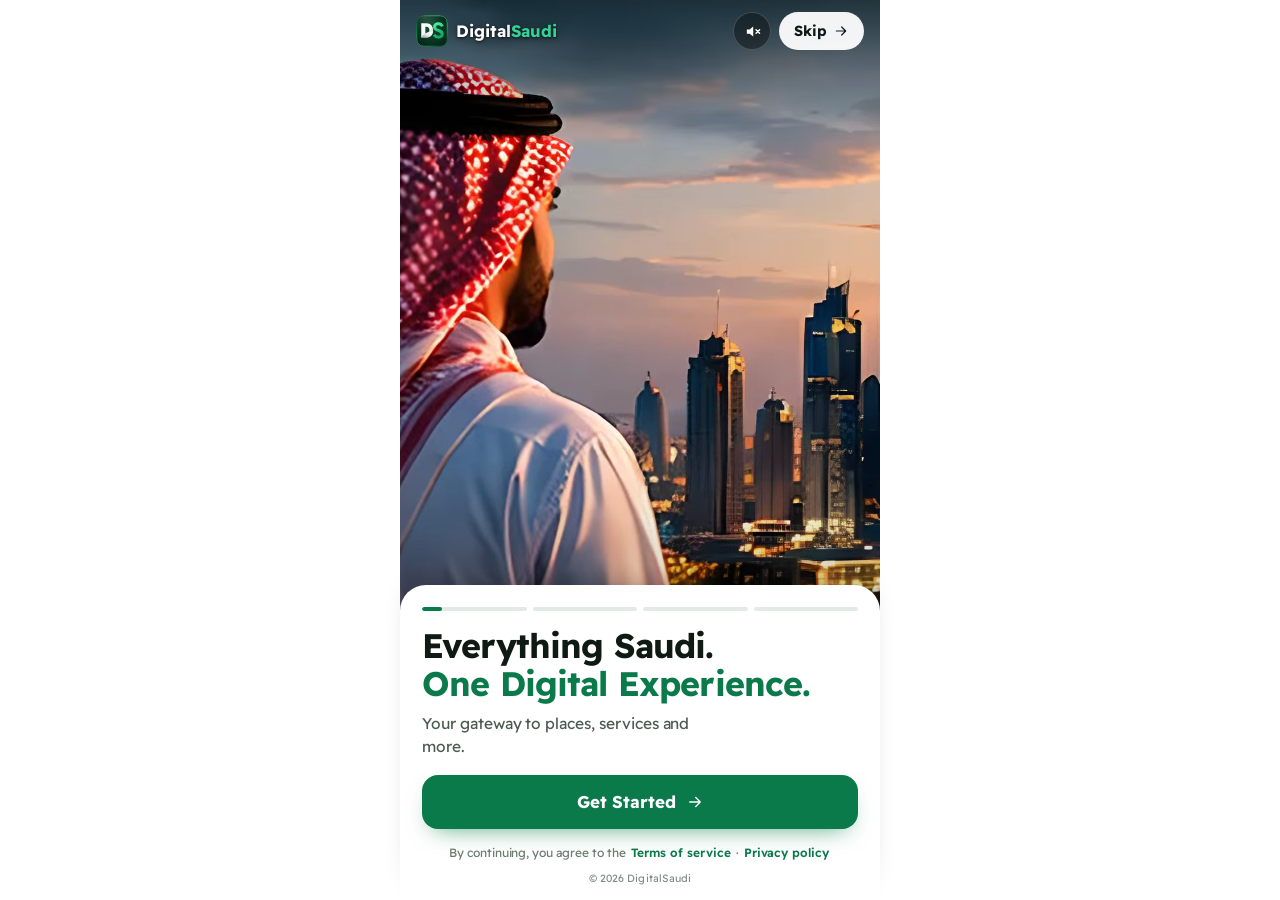
==== commit 8c5ad8f9: "Sign-in gets the connection first: saved app files refresh at most every 10 minutes and only 20 s af" ====
--- a/index.html
+++ b/index.html
@@ -4086,7 +4086,7 @@
   setupInfinite();
   const off = function(){ $('offline').classList.toggle('on', !navigator.onLine); };
   window.addEventListener('online', function(){ off(); toast('Back online'); }); window.addEventListener('offline', off); off();
-  if('serviceWorker' in navigator){ navigator.serviceWorker.register('/sw.js').catch(function(){}); addEventListener('load', function () { navigator.serviceWorker.ready.then(function (reg) { setTimeout(function () { try { var o = location.origin, L = [location.pathname + location.search].concat(performance.getEntriesByType('resource').map(function (x) { return x.name; }).filter(function (x) { return x.indexOf(o + '/') === 0 && !/\.(mp4|webm|mp3)(\?|$)/.test(x); }).map(function (x) { return x.slice(o.length); })); if (reg.active) reg.active.postMessage({ warm: L }); } catch (e) {} }, 3000); }); }); }
+  if('serviceWorker' in navigator){ navigator.serviceWorker.register('/sw.js').catch(function(){}); addEventListener('load', function () { navigator.serviceWorker.ready.then(function (reg) { setTimeout(function () { try { var o = location.origin, L = [location.pathname + location.search].concat(performance.getEntriesByType('resource').map(function (x) { return x.name; }).filter(function (x) { return x.indexOf(o + '/') === 0 && !/\.(mp4|webm|mp3)(\?|$)/.test(x); }).map(function (x) { return x.slice(o.length); })); if (reg.active) reg.active.postMessage({ warm: L }); } catch (e) {} }, 20000); }); }); }
 });
 document.addEventListener('keydown', function(e){ if(e.key === 'Escape') closePanel(); });
 
@@ -7857,7 +7857,7 @@
   window.ovEnd = function(){
     if(!open && !el.classList.contains('open')) return;
     open = false; cancelAnimationFrame(raf); clearTimeout(watchdog); clearTimeout(endT);
-    try{ v.pause(); }catch(e){}
+    try{ v.pause(); v.removeAttribute('src'); v.load(); }catch(e){}
     try{ if(window.dsAmb) dsAmb.stop(); }catch(e){}
     const sb = $('ovSound'); if(sb){ sb.classList.remove('on'); sb.setAttribute('aria-pressed', 'false'); }
     document.removeEventListener('keydown', keys);
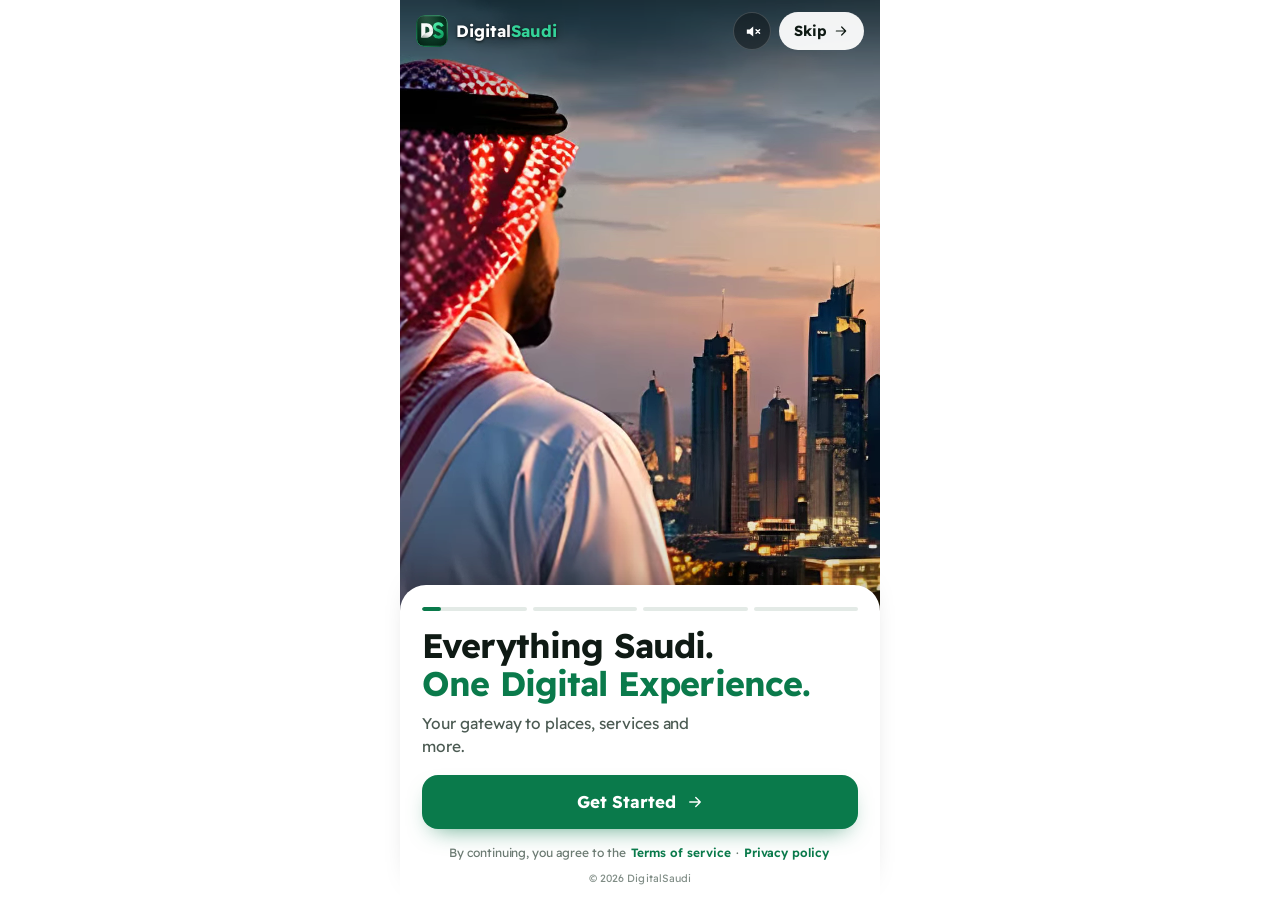
==== commit f79ab39d: "Scores: league colours, live/finished/upcoming states, winner highlight, smooth card and number anim" ====
--- a/index.html
+++ b/index.html
@@ -967,6 +967,71 @@
 @media (max-width:350px){.hp-st{padding:9px 9px}.hp-st b{font-size:14px}}
 </style>
 <link rel="stylesheet" href="/ds-wallet.css?v=7">
+
+<style id="scores-look">
+/* ===== Scores: league colours, match states and motion ===== */
+#live-scores [data-c]{--lc:#0C8A55;--lt:rgba(12,138,85,.10)}
+#live-scores [data-c=PL]{--lc:#5B2A86;--lt:rgba(91,42,134,.10)}
+#live-scores [data-c=CL]{--lc:#1B3FA0;--lt:rgba(27,63,160,.10)}
+#live-scores [data-c=PD]{--lc:#E0532A;--lt:rgba(224,83,42,.10)}
+#live-scores [data-c=SA]{--lc:#0A6AC2;--lt:rgba(10,106,194,.10)}
+#live-scores [data-c=BL1]{--lc:#D7192C;--lt:rgba(215,25,44,.09)}
+#live-scores [data-c=FL1]{--lc:#1F3A8A;--lt:rgba(31,58,138,.10)}
+#live-scores [data-c=DED]{--lc:#EF6C1A;--lt:rgba(239,108,26,.10)}
+#live-scores [data-c=PPL]{--lc:#0B8F4A;--lt:rgba(11,143,74,.10)}
+#live-scores [data-c=ELC]{--lc:#2C6CB0;--lt:rgba(44,108,176,.10)}
+#live-scores [data-c=BSA]{--lc:#159A43;--lt:rgba(21,154,67,.10)}
+#live-scores [data-c=WC]{--lc:#8A1538;--lt:rgba(138,21,56,.10)}
+#live-scores [data-c=EC]{--lc:#1450A3;--lt:rgba(20,80,163,.10)}
+#live-scores .comp-box{position:relative;overflow:hidden;border-radius:20px;padding:8px 8px 0 12px;background:linear-gradient(180deg,var(--lt),rgba(0,0,0,0) 140px);border:1px solid var(--lt)}
+#live-scores .comp-box::before{content:"";position:absolute;left:0;top:0;bottom:0;width:4px;background:var(--lc)}
+[dir=rtl] #live-scores .comp-box{padding:8px 12px 0 8px}
+[dir=rtl] #live-scores .comp-box::before{left:auto;right:0}
+#live-scores .comp-badge{background:var(--lc);color:#fff;border-radius:9px;box-shadow:0 6px 14px -8px var(--lc)}
+#live-scores .comp-head b{letter-spacing:-.01em}
+#live-scores .match{position:relative;border-radius:18px;padding:12px 14px 10px}
+#live-scores > #scoreList > .match{border-left:4px solid var(--lc)}
+[dir=rtl] #live-scores > #scoreList > .match{border-left:0;border-right:4px solid var(--lc)}
+#live-scores .match .top{align-items:center}
+#live-scores .mst{display:inline-flex;align-items:center;gap:5px;font-size:11.5px;font-weight:800;border-radius:999px;padding:3px 10px;line-height:1.4;font-variant-numeric:tabular-nums}
+#live-scores .m-up .mst{background:rgba(12,138,85,.12);color:#0A7A4B}
+#live-scores .m-up .mst::before{content:"";width:6px;height:6px;border-radius:50%;background:#0C8A55}
+#live-scores .m-ft .mst{background:rgba(100,116,139,.14);color:var(--muted)}
+#live-scores .m-off .mst{background:rgba(245,158,11,.15);color:#B45309}
+#live-scores .m-live .mst{padding:0;background:none}
+#live-scores .live-b{display:inline-flex;align-items:center;gap:5px;background:#E0352B;color:#fff;font-size:11px;font-weight:800;padding:3px 10px;border-radius:999px;animation:none}
+#live-scores .live-b::before{content:"";width:7px;height:7px;border-radius:50%;background:#fff;animation:sc-dot 1.2s ease-in-out infinite}
+#live-scores .m-live{border:1.5px solid rgba(224,53,43,.45)}
+#live-scores .team .sc{min-width:30px;height:28px;display:inline-flex;align-items:center;justify-content:center;border-radius:9px;font-variant-numeric:tabular-nums}
+#live-scores .m-live .team .sc{background:rgba(224,53,43,.10);color:#C2281F}
+#live-scores .m-dec .team.win .sc{background:var(--lt);color:var(--lc)}
+#live-scores .m-dec .team:not(.win) .nm,#live-scores .m-dec .team:not(.win) .sc{opacity:.62}
+#live-scores .sc-sum button{position:relative;overflow:hidden;border-radius:16px;padding:12px 4px 10px}
+#live-scores .sc-sum button::before{content:"";position:absolute;left:0;right:0;top:0;height:3px;background:var(--k)}
+#live-scores .sc-sum .s-live{--k:#E0352B;--kt:rgba(224,53,43,.10)}
+#live-scores .sc-sum .s-today{--k:#0C8A55;--kt:rgba(12,138,85,.10)}
+#live-scores .sc-sum .s-next{--k:#C9971C;--kt:rgba(201,151,28,.12)}
+#live-scores .sc-sum .s-done{--k:#64748B;--kt:rgba(100,116,139,.12)}
+#live-scores .sc-sum b{color:var(--k);font-variant-numeric:tabular-nums}
+#live-scores .sc-sum button.on{background:var(--kt);border-color:var(--k)}
+#live-scores #compChips .chip.on,#live-scores #scoreViews .chip.on{background:linear-gradient(135deg,#0E9A5F,#086B42);color:#fff;border-color:transparent;box-shadow:0 8px 18px -10px rgba(8,107,66,.9)}
+@keyframes sc-dot{0%,100%{opacity:1;transform:scale(1)}50%{opacity:.35;transform:scale(.7)}}
+@keyframes sc-in{from{opacity:0;transform:translateY(12px) scale(.985)}to{opacity:1;transform:none}}
+@keyframes sc-glow{0%{box-shadow:0 0 0 0 rgba(224,53,43,.32)}70%{box-shadow:0 0 0 9px rgba(224,53,43,0)}100%{box-shadow:0 0 0 0 rgba(224,53,43,0)}}
+@keyframes sc-pop{0%{transform:scale(.6);opacity:0}60%{transform:scale(1.12);opacity:1}100%{transform:scale(1)}}
+@media (prefers-reduced-motion:no-preference){
+  #live-scores .match{animation:sc-in .45s cubic-bezier(.2,.8,.2,1) both}
+  #live-scores .m-live{animation:sc-in .45s cubic-bezier(.2,.8,.2,1) both,sc-glow 2.2s .5s ease-out infinite}
+  #live-scores .comp-box{animation:sc-in .45s cubic-bezier(.2,.8,.2,1) both}
+  #live-scores .sc-sum b{display:inline-block;animation:sc-pop .55s cubic-bezier(.2,.8,.2,1) both}
+  #live-scores .sc-sum button:nth-child(2) b{animation-delay:.06s}
+  #live-scores .sc-sum button:nth-child(3) b{animation-delay:.12s}
+  #live-scores .sc-sum button:nth-child(4) b{animation-delay:.18s}
+  #live-scores .chip{transition:transform .15s ease,background-color .2s,box-shadow .2s}
+  #live-scores .chip:active,#live-scores .comp-head:active{transform:scale(.96)}
+}
+@media (prefers-reduced-motion:reduce){ #live-scores .live-b::before{animation:none} }
+</style>
 </head>
 <body>
 
@@ -1319,7 +1384,6 @@
         <div class="chips" id="compChips"></div>
         <div class="chips" id="scoreViews"></div>
         <div id="scoreList"></div>
-        <p class="small" style="text-align:center;margin-top:8px">Times shown in Saudi time (UTC+3)</p>
       </div>
 
       <div id="live-markets" class="lv" style="display:none">
@@ -2960,7 +3024,7 @@
 
   worldclock: function(){
     showPanel('Time difference', `<div class="grid"><div class="result"><small>Saudi Arabia</small><b id="wcK">—</b></div><div class="result"><small>Your time</small><b id="wcL">—</b></div></div>
-      <p style="margin-top:14px" id="wcDiff"></p><p class="small" style="margin-top:8px">Saudi Arabia is on UTC+3 all year (no daylight saving). Nigeria (WAT) is UTC+1, so Saudi is 2 hours ahead of Nigeria.</p>`, { id:'worldclock' });
+      <p style="margin-top:14px" id="wcDiff"></p>`, { id:'worldclock' });
     tickWorld(); const h = setInterval(tickWorld, 1000); panelCleanup = function(){ clearInterval(h); };
   },
 
@@ -3404,7 +3468,7 @@
 function compIndex(c){ const i = COMPS.findIndex(function(x){ return x[0] === c; }); return i < 0 ? 99 : i; }
 function scoreSummaryHTML(list, view){
   const live = list.filter(isLive).length, done = list.filter(function(m){ return m.status === 'FINISHED'; }).length, next = list.length - live - done;
-  return `<div class="sc-sum"><button class="${view === 'live' ? 'on' : ''}" onclick="setScoreView('live')"><b class="${live ? 'lv' : ''}">${live}</b><small>🔴 Live now</small></button><button class="${view === 'today' ? 'on' : ''}" onclick="setScoreView('today')"><b>${list.length}</b><small>⚽ Today</small></button><button onclick="setScoreView('today')"><b>${next}</b><small>⏳ Still to play</small></button><button onclick="setScoreView('results')"><b>${done}</b><small>✅ Finished</small></button></div>`;
+  return `<div class="sc-sum"><button class="s-live ${view === 'live' ? 'on' : ''}" onclick="setScoreView('live')"><b class="${live ? 'lv' : ''}">${live}</b><small>🔴 Live now</small></button><button class="s-today ${view === 'today' ? 'on' : ''}" onclick="setScoreView('today')"><b>${list.length}</b><small>⚽ Today</small></button><button class="s-next" onclick="setScoreView('today')"><b>${next}</b><small>⏳ Still to play</small></button><button class="s-done" onclick="setScoreView('results')"><b>${done}</b><small>✅ Finished</small></button></div>`;
 }
 function allMatchesHTML(ms, view){
   const byDay = view === 'upcoming' || view === 'results';
@@ -3423,7 +3487,7 @@
     const g = groups[k], live = g.list.filter(isLive).length;
     const dh = byDay && g.day !== lastDay ? `<h2 class="sec">${g.day}</h2>` : ''; lastDay = g.day;
     const label = (COMPS.find(function(c){ return c[0] === g.comp; }) || [0, g.name || g.comp])[1];
-    return dh + `<div class="comp-box"><button class="comp-head" onclick="setComp('${esc(g.comp)}')"><span class="comp-badge">${esc(g.comp)}</span><b>${esc(label)}</b>${live ? '<span class="live-b">' + live + ' LIVE</span>' : ''}<small>${g.list.length} ${g.list.length === 1 ? 'match' : 'matches'} ›</small></button>` +
+    return dh + `<div class="comp-box" data-c="${esc(g.comp)}"><button class="comp-head" onclick="setComp('${esc(g.comp)}')"><span class="comp-badge">${esc(g.comp)}</span><b>${esc(label)}</b>${live ? '<span class="live-b">' + live + ' LIVE</span>' : ''}<small>${g.list.length} ${g.list.length === 1 ? 'match' : 'matches'} ›</small></button>` +
       g.list.map(function(m){ return matchHTML(m, i++); }).join('') + '</div>';
   }).join('');
 }
@@ -3440,7 +3504,8 @@
   const fav = store.get('favTeam', null), fid = fav && fav.id;
   const hs = m.home.score, as = m.away.score, played = hs != null && as != null;
   const hw = played && hs > as, aw = played && as > hs;
-  return `<button class="match" style="animation-delay:${Math.min(i, 10) * 0.03}s" onclick="openMatch(${m.id})"><div class="top"><span>${esc(m.stage || m.compName || '')}${m.matchday ? ' · MD ' + m.matchday : ''}</span><span>${matchStatus(m)}</span></div>
+  const st = isLive(m) ? 'm-live' : m.status === 'FINISHED' ? 'm-ft' : (m.status === 'POSTPONED' || m.status === 'CANCELLED' || m.status === 'SUSPENDED') ? 'm-off' : 'm-up';
+  return `<button class="match ${st}${hw || aw ? ' m-dec' : ''}" data-c="${esc(m.comp || '')}" style="animation-delay:${Math.min(i, 10) * 0.045}s" onclick="openMatch(${m.id})"><div class="top"><span>${esc(m.stage || m.compName || '')}${m.matchday ? ' · MD ' + m.matchday : ''}</span><span class="mst">${matchStatus(m)}</span></div>
     <div class="team ${hw ? 'win' : ''}">${crest(m.home.crest)}<span class="nm">${m.home.id === fid ? '★ ' : ''}${esc(m.home.name)}</span><span class="sc">${played ? hs : ''}</span></div>
     <div class="team ${aw ? 'win' : ''}">${crest(m.away.crest)}<span class="nm">${m.away.id === fid ? '★ ' : ''}${esc(m.away.name)}</span><span class="sc">${played ? as : ''}</span></div></button>`;
 }
@@ -3456,7 +3521,7 @@
         <div style="font-size:34px;font-weight:900">${played ? m.home.score + ' – ' + m.away.score : 'vs'}</div>
         <div>${m.away.crest ? `<img src="${esc(m.away.crest)}" style="width:56px;height:56px;margin:0 auto 6px;object-fit:contain" alt="">` : ''}<b style="font-size:14px">${esc(m.away.name)}</b></div>
       </div>${m.ht && m.ht.home != null ? `<div class="small" style="margin-top:8px">Half-time: ${m.ht.home} – ${m.ht.away}</div>` : ''}</div>
-    <div class="card" style="margin-top:12px"><div class="rate"><span>Kick-off (Saudi time)</span><b>${when}</b></div>${m.venue ? `<div class="rate"><span>Venue</span><b>${esc(m.venue)}</b></div>` : ''}${m.matchday ? `<div class="rate"><span>Matchday</span><b>${m.matchday}</b></div>` : ''}<div class="rate" style="border:0"><span>Competition</span><b>${esc(m.compName || '')}</b></div></div>
+    <div class="card" style="margin-top:12px"><div class="rate"><span>Kick-off</span><b>${when}</b></div>${m.venue ? `<div class="rate"><span>Venue</span><b>${esc(m.venue)}</b></div>` : ''}${m.matchday ? `<div class="rate"><span>Matchday</span><b>${m.matchday}</b></div>` : ''}<div class="rate" style="border:0"><span>Competition</span><b>${esc(m.compName || '')}</b></div></div>
     <h4>Favourite team</h4><div class="p-actions">
       <button class="btn ${fav && fav.id === m.home.id ? 'btn-gold' : 'btn-ghost'} btn-sm" onclick="setFav({id:${m.home.id},name:'${esc(m.home.name).replace(/'/g, '')}',crest:'${esc(m.home.crest || '')}'})">★ ${esc(m.home.name)}</button>
       <button class="btn ${fav && fav.id === m.away.id ? 'btn-gold' : 'btn-ghost'} btn-sm" onclick="setFav({id:${m.away.id},name:'${esc(m.away.name).replace(/'/g, '')}',crest:'${esc(m.away.crest || '')}'})">★ ${esc(m.away.name)}</button></div>
@@ -7807,7 +7872,7 @@
     const ch = +p.change || 0, up = ch >= 0; chg.className = up ? 'up' : 'down'; chg.textContent = (up ? '▲ ' : '▼ ') + Math.abs(ch).toFixed(2) + '% · 24h';
     const sv = p.sar || p.usd * 3.75;
     sar.textContent = '≈ ' + fmt(sv, 4) + ' SAR';
-    src.textContent = t('Updated') + ' ' + fmtTime(p.upd || p.t) + ' ' + t('Saudi time');
+    src.textContent = t('Updated') + ' ' + fmtTime(p.upd || p.t);
     const a = (p.spark || []).map(Number).filter(isFinite);
     if(a.length > 2){
       const mn = Math.min.apply(null, a), mx = Math.max.apply(null, a), r = (mx - mn) || 1;
@@ -9930,7 +9995,7 @@
     <h4>${esc(t('Milestones'))}</h4>
     <div class="dd-ms">${DS_MILESTONES.map(function(m){ const b = BADGES.find(function(x){ return x.id === 'streak' + m; }); const got = n >= m || (store.get(badgeKey(), []).indexOf('streak' + m) >= 0); return `<div class="${got ? 'on' : ''}"><span>${b ? b.ic : '🔥'}</span><b class="notr">${m}</b><small>${esc(t(got ? 'Done' : 'days'))}</small></div>`; }).join('')}</div>
     <h4>${esc(t('How it works'))}</h4>
-    <ul><li>${esc(t('Open DigitalSaudi once a day to keep your streak.'))}</li><li>${esc(t('Miss a day and it starts again from 1.'))}</li><li>${esc(t('Each milestone unlocks a badge in your profile.'))}</li><li>${esc(t('Days follow Saudi time (midnight in Makkah).'))}</li></ul>
+    <ul><li>${esc(t('Open DigitalSaudi once a day to keep your streak.'))}</li><li>${esc(t('Miss a day and it starts again from 1.'))}</li><li>${esc(t('Each milestone unlocks a badge in your profile.'))}</li></ul>
     <button class="btn btn-primary" style="width:100%;margin-top:8px" onclick="openItem('invite')">🤝 ${esc(t('Invite friends to join you'))}</button>`, { id:'streakInfo', share:false });
 };
 
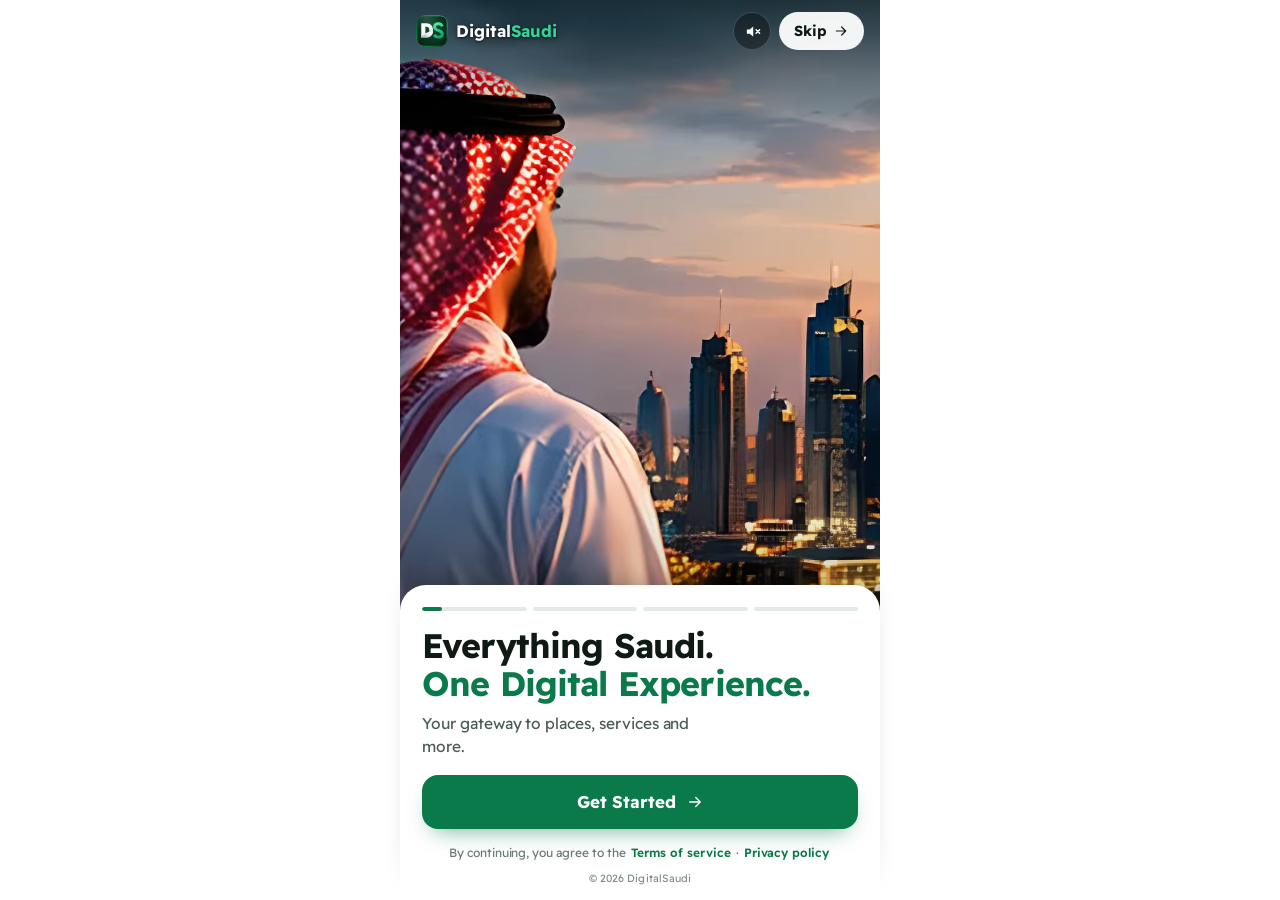
==== commit 9ac75c7f: "Sign-in: Pi network errors are retried automatically (up to 4 tries, waits for the connection to ret" ====
--- a/index.html
+++ b/index.html
@@ -3892,24 +3892,35 @@
 /* One shared Pi sign-in. Two Pi.authenticate calls at the same time (sign-in button, "Fix pending payment",
    a payment) make the Pi Browser hang or fail, so every caller waits for the same request. */
 let authRetried = false;
+/* Pi's own connection check can fail on a weak signal ("Network error…"). That is retried automatically,
+   a few times with short pauses, before anything is shown; a new request only starts after the last one ended. */
+const NET_ERR = /network|timeout|timed out|failed to fetch|consent|connection|offline/i;
 function piAuth(){
   initPi();
   if(!authInFlight || Date.now() - authStartedAt >= 20000){
     log('Sign-in started');
     authStartedAt = Date.now();
-    const attempt = Pi.authenticate(['username','payments','wallet_address'], onIncompletePaymentFound).then(function(auth){
-      if(authInFlight === attempt) authInFlight = null;
-      if(!piUser) onPiAuth(auth); else piUser.accessToken = auth.accessToken;
-      return true;
-    }, function(err){
-      if(authInFlight === attempt) authInFlight = null;
-      log('❌ Sign-in failed:', err && err.message ? err.message : err);
-      if(!piUser){ const why = String((err && (err.message || err.error || err)) || '').slice(0, 140); toast('Sign-in failed' + (why ? ': ' + why : '') + '. Please try again.'); store.set('lastAuthError', { at: Date.now(), why: why }); }
-      return false;
-    });
+    const run = function(tries){
+      return Pi.authenticate(['username','payments','wallet_address'], onIncompletePaymentFound).then(function(auth){
+        if(!piUser) onPiAuth(auth); else piUser.accessToken = auth.accessToken;
+        return true;
+      }, function(err){
+        const why = String((err && (err.message || err.error || err)) || '').slice(0, 140);
+        log('❌ Sign-in failed:', why);
+        if(!piUser && NET_ERR.test(why) && tries < 4){
+          if(tries === 1) toast('Weak connection. Trying again…');
+          return new Promise(function(ok){ setTimeout(ok, 2500 * tries); }).then(function(){
+            if(piUser) return true;
+            if(navigator.onLine === false) return new Promise(function(ok){ window.addEventListener('online', ok, { once:true }); setTimeout(ok, 15000); }).then(function(){ return run(tries + 1); });
+            return run(tries + 1);
+          });
+        }
+        if(!piUser){ toast(NET_ERR.test(why) ? 'No connection to Pi right now. Check your internet and tap Sign in again.' : 'Sign-in did not complete. Please tap Sign in again.'); store.set('lastAuthError', { at: Date.now(), why: why }); }
+        return false;
+      });
+    };
+    const attempt = run(1).then(function(ok){ if(authInFlight === attempt) authInFlight = null; return ok; });
     authInFlight = attempt;
-    // Pi is started when the page opens, so one request is enough. A second request while the first is still
-    // waiting can make the Pi Browser hang, so a new one is only sent if the user taps Sign in again after 20 s.
   }
   return authInFlight;
 }
@@ -3922,7 +3933,7 @@
   // A slow answer from Pi is not a failure: keep waiting and sign in as soon as Pi replies.
   const slow = setTimeout(function(){
     if(authInFlight === current && !piUser){ resetBtn(); toast('Still connecting to Pi… you will be signed in when Pi answers. If nothing happens, tap Sign in again.'); }
-  }, 15000);
+  }, 30000);
   current.then(function(){ clearTimeout(slow); resetBtn(); });
 }
 function dsWaitToken(ms){
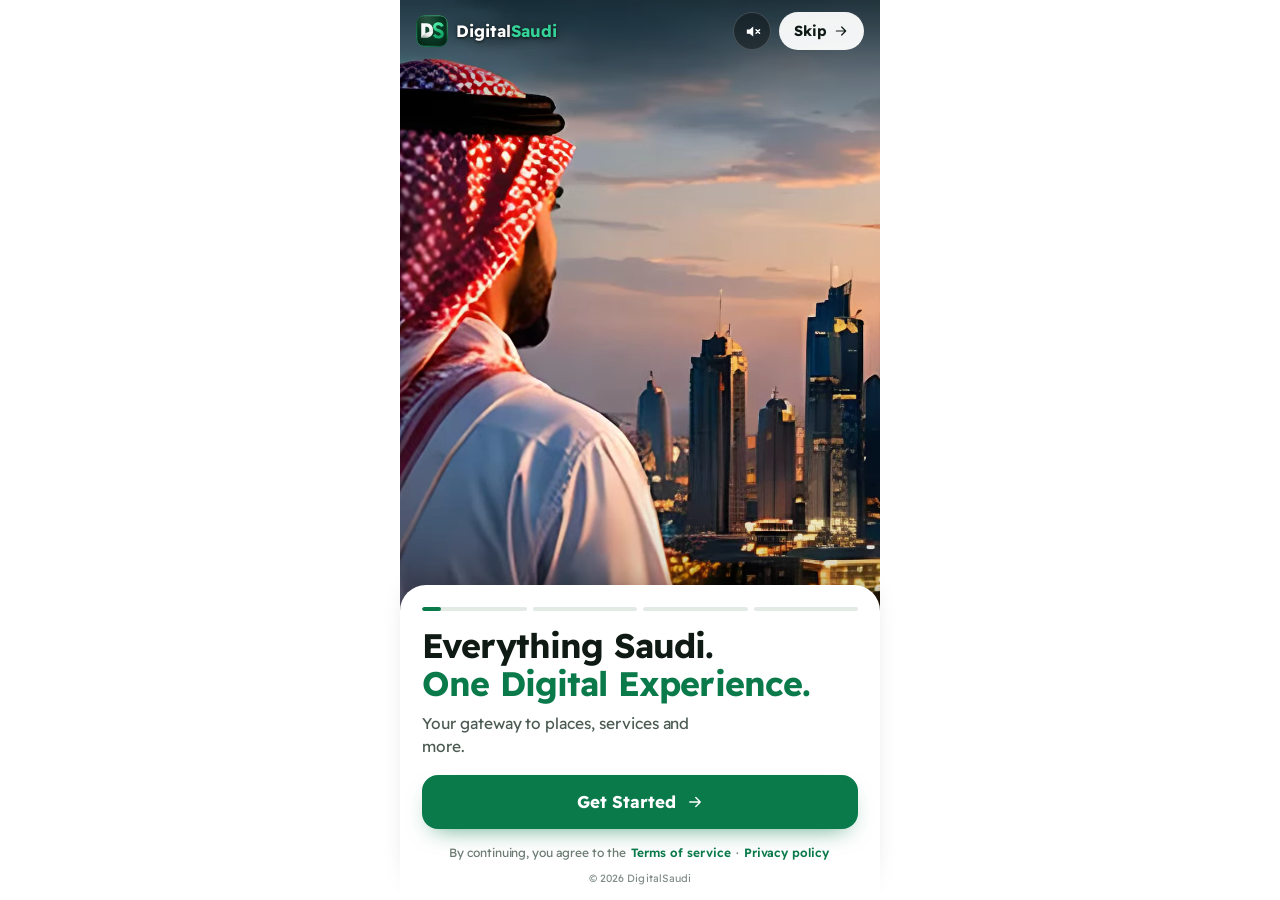
==== commit 78c697ed: "Send by @username before in-app sending opens (pays the wallet address the person saved, through Pi " ====
--- a/index.html
+++ b/index.html
@@ -1031,6 +1031,20 @@
   #live-scores .chip:active,#live-scores .comp-head:active{transform:scale(.96)}
 }
 @media (prefers-reduced-motion:reduce){ #live-scores .live-b::before{animation:none} }
+</style>
+
+<style id="inbox-look">
+#panel .inbox-item{align-items:center;gap:14px;padding:14px;border:0!important;border-radius:18px;background:var(--bg-card);margin-bottom:10px;box-shadow:0 10px 24px -18px rgba(4,40,26,.55);position:relative;overflow:hidden}
+#panel .inbox-item > div:first-child{width:48px;height:48px;flex:none;border-radius:15px;display:flex;align-items:center;justify-content:center;font-size:23px!important;background:linear-gradient(135deg,rgba(12,138,85,.16),rgba(230,189,92,.18))}
+#panel .inbox-item.unread::before{content:"";position:absolute;left:0;top:0;bottom:0;width:4px;background:linear-gradient(180deg,#0C8A55,#E6BD5C)}
+#panel .inbox-item.unread b{color:#0A7A4B}
+#panel .inbox-item b{font-size:15.5px;letter-spacing:-.01em}
+#panel .inbox-item:active{transform:scale(.985)}
+@keyframes ib-in{from{opacity:0;transform:translateY(10px)}to{opacity:1;transform:none}}
+@media (prefers-reduced-motion:no-preference){
+  #panel .inbox-item{animation:ib-in .4s cubic-bezier(.2,.8,.2,1) both;transition:transform .12s}
+  #panel .inbox-item:nth-child(2){animation-delay:.05s}#panel .inbox-item:nth-child(3){animation-delay:.1s}#panel .inbox-item:nth-child(4){animation-delay:.15s}#panel .inbox-item:nth-child(n+5){animation-delay:.2s}
+}
 </style>
 </head>
 <body>
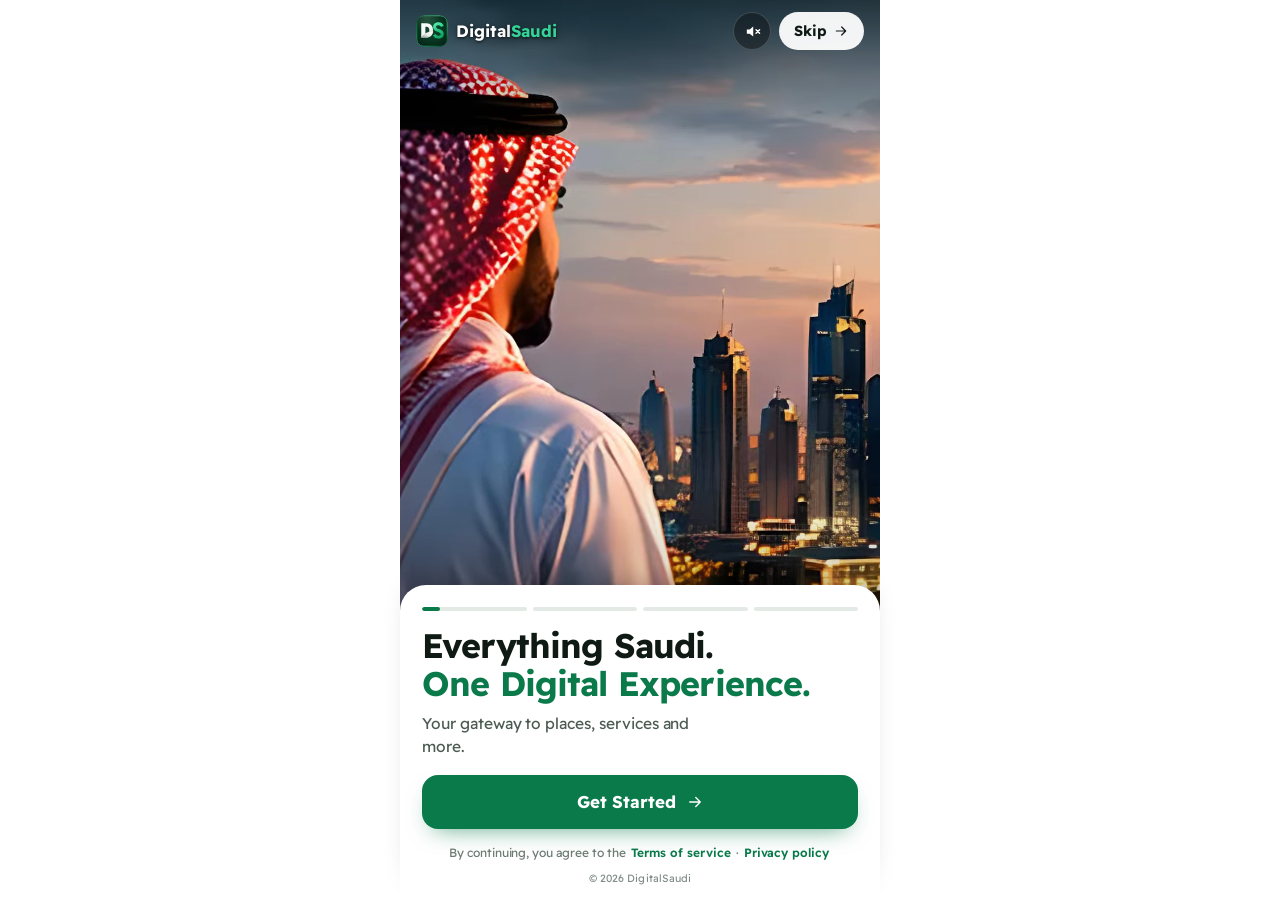
==== commit 95a907d6: "Full recheck: remove explanatory notes and credits, copy fallback, shorter receipt notes Co-Authored" ====
--- a/index.html
+++ b/index.html
@@ -28,6 +28,7 @@
 <link rel="dns-prefetch" href="https://api.alquran.cloud">
 <link rel="preconnect" href="https://fonts.gstatic.com" crossorigin>
 <link rel="stylesheet" href="https://fonts.googleapis.com/css2?family=Readex+Pro:wght@300..700&family=Reem+Kufi:wght@500..700&family=Amiri+Quran&family=Amiri:wght@400;700&display=swap">
+<script>/* copy: fall back when the browser blocks clipboard access */(function(){try{var c=navigator.clipboard;if(!c||!c.writeText||c.__fb)return;var o=c.writeText.bind(c);function fb(t){return new Promise(function(ok,no){try{var a=document.createElement('textarea');a.value=t;a.setAttribute('readonly','');a.style.cssText='position:fixed;top:-1000px;opacity:0';document.body.appendChild(a);a.select();var r=document.execCommand('copy');a.remove();r?ok():no(new Error('copy failed'))}catch(e){no(e)}})}c.writeText=function(t){return o(t).catch(function(){return fb(String(t))})};c.__fb=1}catch(e){}})();</script>
 <script src="https://sdk.minepi.com/pi-sdk.js"></script>
 <style>
 :root{
@@ -3162,7 +3163,6 @@
   feedback: function(){ openFeedback(''); },
   about: function(){
     showPanel('About DigitalSaudi', `<p>DigitalSaudi is a Pi Network app that helps visitors, pilgrims, workers and residents with Saudi Arabia: live news, football scores, the Pi price, visas, e-services, Umrah, Quran and practical tools — in one place.</p>
-      <h4>Data sources</h4><ul><li>News: BBC, Al Jazeera, Arab News, Saudi Gazette and Cointelegraph feeds — headlines, short summaries and links; articles belong to their publishers</li><li>Football: football-data.org</li><li>Pi price: OKX, Gate.io, Bitget, MEXC or CoinGecko (the source is shown next to the price) · Currency rates: <a href="https://www.exchangerate-api.com" target="_blank" rel="noopener">Rates By Exchange Rate API</a></li><li>Weather: <a href="https://www.met.no/en" target="_blank" rel="noopener">MET Norway</a> (CC BY 4.0) · Prayer times: Aladhan (Umm al-Qura)</li><li>Maps &amp; places: © <a href="https://www.openstreetmap.org/copyright" target="_blank" rel="noopener">OpenStreetMap</a> contributors (ODbL), Overpass, Photon by komoot</li><li>Quran: alquran.cloud</li><li>AI features: Google Gemini, Cloudflare Workers AI, Anthropic — answers are AI-generated</li><li>Green calculators: SEC tariffs, Climate Transparency, Our World in Data (estimates)</li></ul>
       <h4>Contact</h4><p><a href="mailto:${CONTACT_EMAIL}">${CONTACT_EMAIL}</a></p><p class="small"><span class="notr" dir="ltr">© 2026 DigitalSaudi</span></p>`, { id:'about' });
   }
 };
@@ -5547,8 +5547,7 @@
       <div style="margin-top:12px;display:flex;gap:8px;flex-wrap:wrap"><span class="chg">Paid in DigitalSaudi: ${fmt(paid, 2)} π</span>${store.get('pi', null) ? '<span class="chg">1 π ≈ $' + fmt(store.get('pi').usd, 4) + '</span>' : ''}</div></div>
     <div class="seg" style="margin-top:14px"><button class="on" id="wTabReq" onclick="walletTab('req')">📥 Request</button><button id="wTabSend" onclick="walletTab('send')">📤 Send</button><button id="wTabHist" onclick="walletTab('hist')">🧾 History</button></div>
     <div id="wBody"></div>
-    <button class="row" onclick="clearStuckPayment()"><div class="ic">🧹</div><div class="tx"><b>Fix “Pending payment found”</b><small>Clears an unfinished payment so you can pay again</small></div><span class="chev">›</span></button>
-    <div class="note">🔒 For your safety, Pi apps can never see your balance, hold your Pi or send it for you. Transfers always happen in your own Pi Wallet, and only you approve them.</div>`, { id:'piWallet', share:false });
+    <button class="row" onclick="clearStuckPayment()"><div class="ic">🧹</div><div class="tx"><b>Fix “Pending payment found”</b><small>Clears an unfinished payment so you can pay again</small></div><span class="chev">›</span></button>`, { id:'piWallet', share:false });
   walletTab('req');
 }
 function walletTab(t){
@@ -6901,8 +6900,7 @@
       <button onclick="walletTab('hist')"><span><svg class="i"><use href="#i-receipt"/></svg></span>Activity</button>
     </div>
     <div id="wBody"></div>
-    <button class="row" onclick="clearStuckPayment()"><div class="ic">🧹</div><div class="tx"><b>Fix “Pending payment found”</b><small>Clears an unfinished payment so you can pay again</small></div><span class="chev">›</span></button>
-    <div class="note">🔒 Pi apps can never see your balance, hold your Pi or send it for you. Transfers always happen in your own Pi Wallet, and only you approve them.</div>`, { id:'piWallet', share:false });
+    <button class="row" onclick="clearStuckPayment()"><div class="ic">🧹</div><div class="tx"><b>Fix “Pending payment found”</b><small>Clears an unfinished payment so you can pay again</small></div><span class="chev">›</span></button>`, { id:'piWallet', share:false });
   walletTab(hist.length ? 'hist' : 'req');
   const c = $('pcard');
   if(c && !CALM){
@@ -10350,9 +10348,9 @@
 
 </script>
 <script src="/ds-receipt.js?v=3"></script>
-<script src="/ds-wallet.js?v=8"></script>
+<script src="/ds-wallet.js?v=9"></script>
 <script src="/ds-transfer.js?v=3"></script>
-<script src="/ds-business.js?v=1"></script>
+<script src="/ds-business.js?v=2"></script>
 <link rel="stylesheet" href="/ds-pro.css?v=10">
 <script src="/ds-quran.js?v=3"></script>
 <script src="/ds-pro.js?v=4"></script>
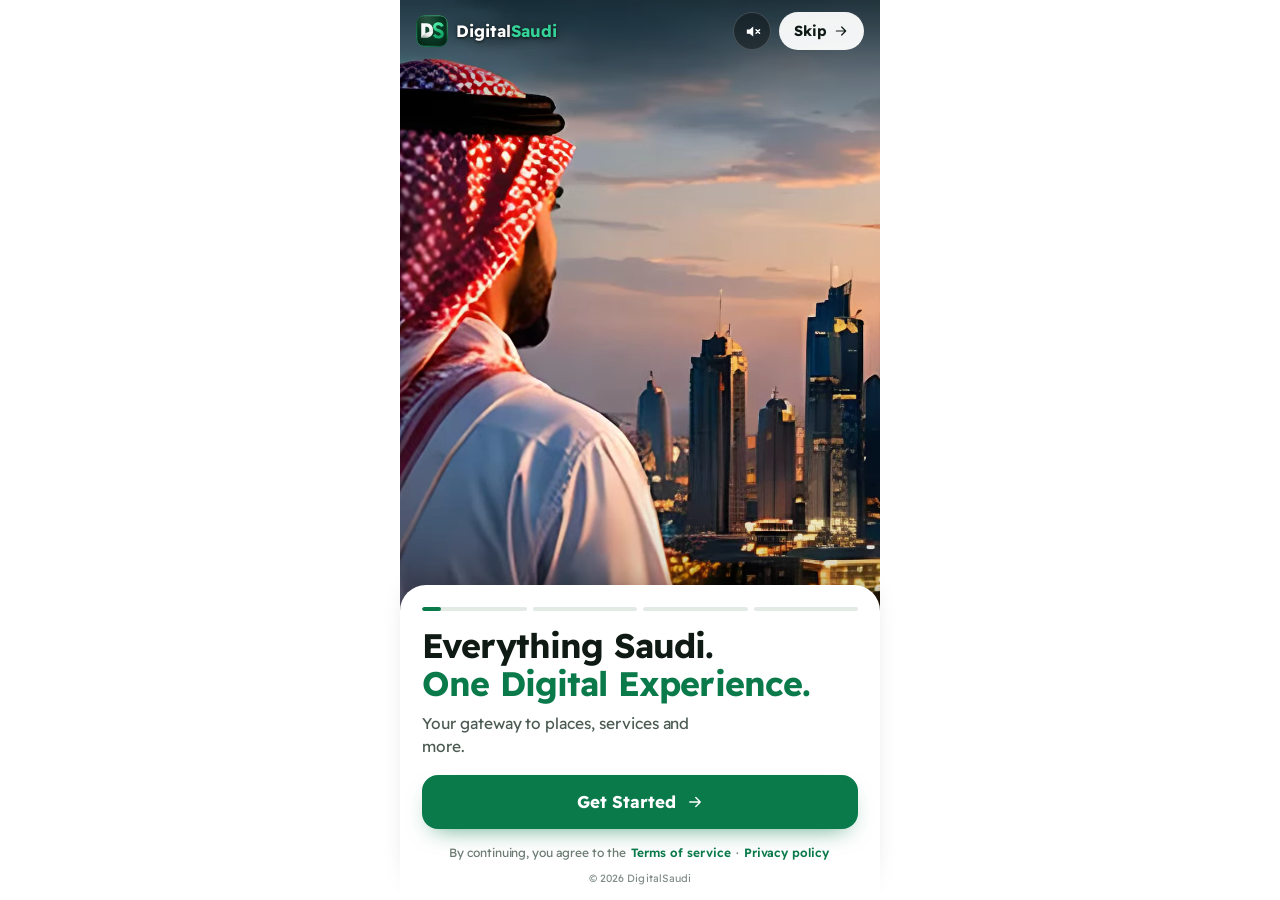
==== commit 21b05e9d: "Faster start (app script in its own cached file); wallet dark mode, favourites, spending ring with t" ====
--- a/index.html
+++ b/index.html
@@ -2449,7904 +2449,7 @@
 
 </style>
 
-<script>
-const VISAS = [
-  { id:'v-tourist', ic:'🧳', t:'Tourist eVisa', s:'Online visa for eligible nationalities', body:`
-    <h4>What it is</h4><p>A tourist visa applied for online through the official Saudi visa platform. Eligible nationalities can usually apply fully online; others may apply through an embassy or visa centre.</p>
-    <h4>Typical features</h4><ul><li>Multiple entry, usually valid for one year</li><li>Stays of up to 90 days in total</li><li>Allows tourism, visiting family and Umrah outside the Hajj season</li><li>Does <b>not</b> allow work or Hajj</li></ul>
-    <h4>What you usually need</h4><ul><li>Passport valid for at least 6 months</li><li>Passport-style photo</li><li>Accommodation details</li><li>Payment card for the visa fee and mandatory insurance</li></ul>
-    <h4>Official source</h4><p>visa.visitsaudi.com</p>` },
-  { id:'v-umrah', ic:'🕋', t:'Umrah visa & permits', s:'Via Nusuk or approved agents', body:`
-    <h4>How it works</h4><p>Umrah can be performed on an Umrah visa, a tourist eVisa, or most other valid Saudi visas outside Hajj season. Book packages and permits through the <b>Nusuk</b> platform or an approved Umrah agent.</p>
-    <h4>Permits inside the Kingdom</h4><ul><li>Book your Umrah time slot and Rawdah visit in the Nusuk app</li><li>Carry your permit on your phone when entering the Haram area</li></ul>
-    <h4>Official source</h4><p>nusuk.sa</p>` },
-  { id:'v-hajj', ic:'🤲', t:'Hajj', s:'Through your country\u2019s Hajj mission', body:`
-    <h4>Registration</h4><p>Hajj requires a dedicated Hajj visa issued under your country's quota. You register through your national Hajj authority or its licensed operators — never through a random online agent.</p>
-    <h4>Examples</h4><ul><li><b>Nigeria:</b> National Hajj Commission of Nigeria (NAHCON) and state pilgrims welfare boards</li><li>Western countries: Nusuk Hajj portal</li></ul>
-    <div class="note">⚠️ Beware of fake Hajj offers on social media. Only pay through your official Hajj board or a licensed operator.</div>` },
-  { id:'v-work', ic:'💼', t:'Work visa & Iqama', s:'Employer-sponsored residency', body:`
-    <h4>Process overview</h4><ol><li>Saudi employer issues a job offer and visa authorisation</li><li>Medical check and document attestation in your home country</li><li>Visa stamped through the embassy / visa centre</li><li>After arrival: medical, fingerprints and <b>Iqama</b> (residence ID) issued</li><li>Employment contract documented on <b>Qiwa</b></li></ol>
-    <h4>Keep in mind</h4><ul><li>Never pay a "recruiter" to get a job — legitimate employers cover visa costs</li><li>Check your Iqama status and expiry on Absher</li></ul>` },
-  { id:'v-family', ic:'👨‍👩‍👧', t:'Family visit visa', s:'For residents inviting family', body:`
-    <h4>Who can apply</h4><p>Iqama holders can invite eligible relatives. The request is started by the resident online, then the visa is issued at the embassy or visa centre.</p>
-    <h4>Where</h4><ul><li>Ministry of Foreign Affairs visa platform (visa.mofa.gov.sa)</li><li>Extensions are handled through Absher</li></ul>` },
-  { id:'v-premium', ic:'🏅', t:'Premium Residency', s:'Long-term residency without a sponsor', body:`
-    <h4>Overview</h4><p>Saudi Premium Residency offers several long-term residency categories (such as special talent, investor and property owner) that don't require an employer sponsor.</p>
-    <h4>Official source</h4><p>sapr.gov.sa</p>` }
-];
-
-const GOV = [
-  { id:'g-absher', ic:'🪪', t:'Absher', s:'Iqama, exit/re-entry, traffic', body:`<h4>Absher</h4><p>The Ministry of Interior's platform for individuals and businesses.</p><ul><li>Renew Iqama and issue exit/re-entry visas</li><li>Check and pay traffic violations</li><li>Passport and civil affairs services</li><li>Extend family visit visas</li></ul><p>absher.sa</p>` },
-  { id:'g-nafath', ic:'🔐', t:'Nafath', s:'National digital login', body:`<h4>Nafath</h4><p>The national single sign-on app used to verify your identity when logging into government and many private services. Approve login requests in the app using the number shown on screen.</p><div class="note">Never approve a Nafath request you did not start yourself.</div>` },
-  { id:'g-tawakkalna', ic:'📲', t:'Tawakkalna', s:'Unified government services app', body:`<h4>Tawakkalna</h4><p>A super-app that brings many government services and digital documents together — digital ID, driving licence, vehicle info and more.</p>` },
-  { id:'g-qiwa', ic:'🧑‍💼', t:'Qiwa', s:'Employment contracts & job changes', body:`<h4>Qiwa</h4><p>The Ministry of Human Resources labour platform.</p><ul><li>View and accept employment contracts</li><li>Job mobility (changing employer)</li><li>Work permits and professional verification</li></ul><p>qiwa.sa</p>` },
-  { id:'g-nusuk', ic:'🕋', t:'Nusuk', s:'Umrah, Rawdah & Hajj', body:`<h4>Nusuk</h4><p>The official Hajj & Umrah platform: book Umrah permits, Rawdah visits in Madinah, and packages from approved providers.</p><p>nusuk.sa</p>` },
-  { id:'g-sehhaty', ic:'🏥', t:'Sehhaty', s:'Health appointments & records', body:`<h4>Sehhaty</h4><p>Ministry of Health app for booking appointments, virtual consultations, sick leave records and vaccination records.</p><p>For medical emergencies call <b>997</b> or <b>911</b>.</p>` },
-  { id:'g-more', ic:'🗂️', t:'More platforms', s:'Balady, Ejar, Musaned, Muqeem', body:`<ul><li><b>Balady</b> — municipal services and permits</li><li><b>Ejar</b> — official residential rental contracts</li><li><b>Musaned</b> — domestic worker recruitment</li><li><b>Muqeem</b> — expatriate residency data for employers</li><li><b>SPL National Address</b> — register your official address</li></ul>` }
-];
-
-const LIFE = [
-  { id:'l-jobs', ic:'🔎', t:'Finding jobs', s:'Legit job channels & scam warning', body:`<h4>Where to look</h4><ul><li><b>Jadarat</b> — national unified employment platform</li><li>Company career pages directly</li><li>LinkedIn and established job boards</li></ul><h4>Red flags</h4><ul><li>Asked to pay for a visa, "processing" or a job slot</li><li>Offer via WhatsApp only, with no company email or contract</li><li>Salary far above normal for the role</li><li>Pressure to decide within hours</li></ul><div class="note">A real Saudi employer covers your visa and recruitment costs.</div>` },
-  { id:'l-money', ic:'🏦', t:'Money & banking', s:'SAR, mada, SADAD, remittance', body:`<h4>Basics</h4><ul><li>Currency: Saudi Riyal (SAR), pegged at 3.75 SAR = 1 USD</li><li><b>mada</b> — national debit card network, accepted almost everywhere</li><li><b>SADAD</b> — pay bills and government fees</li><li>VAT is 15% on most goods and services</li></ul><h4>Sending money home</h4><p>Use licensed banks or licensed remittance providers. Compare fees and exchange rates before sending.</p>` },
-  { id:'l-housing', ic:'🏠', t:'Housing', s:'Renting safely', body:`<ul><li>Register the lease on <b>Ejar</b> — it protects both tenant and landlord</li><li>Check what's included: water, electricity, maintenance</li><li>Rent is often paid in 2–4 instalments per year</li><li>Get your SPL National Address after moving in</li></ul>` },
-  { id:'l-transport', ic:'🚆', t:'Getting around', s:'Metro, trains, taxis', body:`<ul><li><b>Haramain High-Speed Railway</b> — links Makkah, Jeddah (incl. airport), KAEC and Madinah</li><li><b>Riyadh Metro</b> — city rail network in the capital</li><li>Licensed ride-hailing apps and taxis are widely used</li><li>Visitors can drive with an international licence for a limited period</li></ul>` }
-];
-
-
-
-const CITIES = [
-  { id:'c-riyadh', ic:'🏙️', t:'Riyadh', s:'The capital', body:`<p>Saudi Arabia's capital and business hub.</p><ul><li>Diriyah — historic At-Turaif district (UNESCO)</li><li>Kingdom Centre Sky Bridge</li><li>National Museum</li><li>Boulevard City and Riyadh Season events</li><li>Edge of the World escarpment (day trip)</li></ul>` },
-  { id:'c-jeddah', ic:'🌊', t:'Jeddah', s:'Red Sea gateway', body:`<p>Main entry point for pilgrims and a coastal city on the Red Sea.</p><ul><li>Al-Balad historic district (UNESCO)</li><li>Jeddah Corniche and King Fahd's Fountain</li><li>Train to Makkah and Madinah</li></ul>` },
-  { id:'c-makkah', ic:'🕋', t:'Makkah', s:'The holiest city', body:`<p>Home of Masjid al-Haram and the Kaaba. Entry to Makkah is for Muslims only.</p><ul><li>Masjid al-Haram</li><li>Jabal al-Nour (Cave of Hira)</li><li>Mina, Muzdalifah and Arafat (Hajj sites)</li></ul>` },
-  { id:'c-madinah', ic:'🕌', t:'Madinah', s:'City of the Prophet ﷺ', body:`<p>Home of Al-Masjid an-Nabawi.</p><ul><li>Al-Masjid an-Nabawi and the Rawdah (book via Nusuk)</li><li>Quba Mosque</li><li>Mount Uhud</li></ul>` },
-  { id:'c-alula', ic:'🏜️', t:'AlUla', s:'Ancient Hegra', body:`<p>Desert landscapes and heritage.</p><ul><li>Hegra — Saudi Arabia's first UNESCO site</li><li>Elephant Rock</li><li>Old Town and Maraya</li></ul>` },
-  { id:'c-abha', ic:'⛰️', t:'Abha', s:'Cool mountains', body:`<p>Mountain city in the Asir region, cooler in summer.</p><ul><li>Habala hanging village</li><li>Rijal Almaa heritage village</li><li>Asir National Park</li></ul>` },
-  { id:'c-east', ic:'🛢️', t:'Dammam & Khobar', s:'Eastern Province', body:`<p>Gulf coast cities and the heart of the energy industry.</p><ul><li>Khobar Corniche</li><li>Ithra — King Abdulaziz Center for World Culture</li><li>Causeway to Bahrain</li></ul>` },
-  { id:'c-redsea', ic:'🏝️', t:'Red Sea coast', s:'New destinations', body:`<p>Large new tourism projects along the Red Sea coast, including island resorts and diving spots. Check official tourism sites for what's open.</p>` }
-];
-
-
-
-
-
-const PHRASES = [
-  ['Hello (peace be upon you)','السلام عليكم','as-salāmu ʿalaykum'],
-  ['Reply to the greeting','وعليكم السلام','wa ʿalaykum as-salām'],
-  ['Good morning','صباح الخير','ṣabāḥ al-khayr'],
-  ['Thank you','شكراً','shukran'],
-  ['Please','من فضلك','min faḍlak'],
-  ['Yes / No','نعم / لا','naʿam / lā'],
-  ['Excuse me / Sorry','عفواً / آسف','ʿafwan / āsif'],
-  ['How much?','بكم؟','bikam?'],
-  ['Where is…?','وين…؟','wēn…?'],
-  ['I don\u2019t understand','ما فهمت','mā fihimt'],
-  ['Do you speak English?','تتكلم إنجليزي؟','titkallam ingilīzi?'],
-  ['The bill, please','الحساب لو سمحت','al-ḥisāb law samaḥt'],
-  ['Water','ماء','māʾ'],
-  ['Taxi','تاكسي','tāksi'],
-  ['Airport','المطار','al-maṭār'],
-  ['Mosque','مسجد','masjid'],
-  ['Hospital','مستشفى','mustashfa'],
-  ['Police','شرطة','shurṭa'],
-  ['Help me!','ساعدني','sāʿidni'],
-  ['God willing','إن شاء الله','in shāʾ allāh'],
-  ['Goodbye','مع السلامة','maʿa as-salāma']
-];
-
-const UMRAH_PACK = ['Passport + visa copy','Nusuk app with permits','Ihram (2 sheets) / modest abaya','Ihram belt with pouch','Unscented soap & toiletries','Comfortable sandals','Small prayer mat','Pocket Quran / dua book','Refillable water bottle','Umbrella for sun','Power bank & charger','Basic medicines & plasters','Some SAR cash + mada/Visa card','Small backpack for shoes in the Haram','Photocopies of documents'];
-
-
-const DUAS = [
-  { g:'Umrah & Hajj', t:'Talbiyah', ar:'لَبَّيْكَ اللَّهُمَّ لَبَّيْكَ، لَبَّيْكَ لَا شَرِيكَ لَكَ لَبَّيْكَ، إِنَّ الْحَمْدَ وَالنِّعْمَةَ لَكَ وَالْمُلْكَ، لَا شَرِيكَ لَكَ', tr:'Labbayk Allāhumma labbayk, labbayka lā sharīka laka labbayk, inna al-ḥamda wan-niʿmata laka wal-mulk, lā sharīka lak', en:'Here I am, O Allah, here I am. Here I am, You have no partner, here I am. All praise, blessings and sovereignty belong to You. You have no partner.' },
-  { g:'Umrah & Hajj', t:'Between the Yemeni Corner and the Black Stone', ar:'رَبَّنَا آتِنَا فِي الدُّنْيَا حَسَنَةً وَفِي الْآخِرَةِ حَسَنَةً وَقِنَا عَذَابَ النَّارِ', tr:'Rabbanā ātinā fid-dunyā ḥasanah, wa fil-ākhirati ḥasanah, wa qinā ʿadhāban-nār', en:'Our Lord, give us good in this world and good in the Hereafter, and protect us from the punishment of the Fire. (Al-Baqarah 2:201)' },
-  { g:'Umrah & Hajj', t:'Approaching Safa', ar:'إِنَّ الصَّفَا وَالْمَرْوَةَ مِنْ شَعَائِرِ اللَّهِ', tr:'Inna aṣ-Ṣafā wal-Marwata min shaʿā\'irillāh', en:'Indeed, Safa and Marwah are among the symbols of Allah. (Al-Baqarah 2:158)' },
-  { g:'Umrah & Hajj', t:'Drinking Zamzam', ar:'اللَّهُمَّ إِنِّي أَسْأَلُكَ عِلْمًا نَافِعًا، وَرِزْقًا وَاسِعًا، وَشِفَاءً مِنْ كُلِّ دَاءٍ', tr:'Allāhumma innī as\'aluka ʿilman nāfiʿā, wa rizqan wāsiʿā, wa shifā\'an min kulli dā\'', en:'O Allah, I ask You for beneficial knowledge, abundant provision and healing from every illness.' },
-  { g:'Umrah & Hajj', t:'Day of Arafah', ar:'لَا إِلَهَ إِلَّا اللَّهُ وَحْدَهُ لَا شَرِيكَ لَهُ، لَهُ الْمُلْكُ وَلَهُ الْحَمْدُ، وَهُوَ عَلَى كُلِّ شَيْءٍ قَدِيرٌ', tr:'Lā ilāha illallāhu waḥdahū lā sharīka lah, lahul-mulku wa lahul-ḥamd, wa huwa ʿalā kulli shay\'in qadīr', en:'None has the right to be worshipped except Allah alone, without partner. His is the dominion and His is the praise, and He is over all things capable.' },
-  { g:'Mosque', t:'Entering the mosque', ar:'اللَّهُمَّ افْتَحْ لِي أَبْوَابَ رَحْمَتِكَ', tr:'Allāhumma iftaḥ lī abwāba raḥmatik', en:'O Allah, open for me the doors of Your mercy.' },
-  { g:'Mosque', t:'Leaving the mosque', ar:'اللَّهُمَّ إِنِّي أَسْأَلُكَ مِنْ فَضْلِكَ', tr:'Allāhumma innī as\'aluka min faḍlik', en:'O Allah, I ask You from Your bounty.' },
-  { g:'Travel', t:'Dua for travelling', ar:'سُبْحَانَ الَّذِي سَخَّرَ لَنَا هَذَا وَمَا كُنَّا لَهُ مُقْرِنِينَ، وَإِنَّا إِلَى رَبِّنَا لَمُنْقَلِبُونَ', tr:'Subḥānal-ladhī sakhkhara lanā hādhā wa mā kunnā lahū muqrinīn, wa innā ilā rabbinā lamunqalibūn', en:'Glory be to the One who has placed this at our service, for we could never have done it ourselves. And to our Lord we will surely return. (Az-Zukhruf 43:13–14)' },
-  { g:'Travel', t:'Stopping at a place', ar:'أَعُوذُ بِكَلِمَاتِ اللَّهِ التَّامَّاتِ مِنْ شَرِّ مَا خَلَقَ', tr:'Aʿūdhu bikalimātillāhit-tāmmāti min sharri mā khalaq', en:'I seek refuge in the perfect words of Allah from the evil of what He has created.' },
-  { g:'Daily', t:'Before sleeping', ar:'بِاسْمِكَ اللَّهُمَّ أَمُوتُ وَأَحْيَا', tr:'Bismika Allāhumma amūtu wa aḥyā', en:'In Your name, O Allah, I die and I live.' },
-  { g:'Daily', t:'On waking up', ar:'الْحَمْدُ لِلَّهِ الَّذِي أَحْيَانَا بَعْدَ مَا أَمَاتَنَا وَإِلَيْهِ النُّشُورُ', tr:'Al-ḥamdu lillāhil-ladhī aḥyānā baʿda mā amātanā wa ilayhin-nushūr', en:'All praise is for Allah who gave us life after causing us to die, and to Him is the return.' },
-  { g:'Daily', t:'For worry and grief', ar:'اللَّهُمَّ إِنِّي أَعُوذُ بِكَ مِنَ الْهَمِّ وَالْحَزَنِ', tr:'Allāhumma innī aʿūdhu bika minal-hammi wal-ḥazan', en:'O Allah, I seek refuge in You from worry and grief.' },
-  { g:'Daily', t:'Before eating', ar:'بِسْمِ اللَّهِ', tr:'Bismillāh', en:'In the name of Allah.' },
-  { g:'Daily', t:'After eating', ar:'الْحَمْدُ لِلَّهِ الَّذِي أَطْعَمَنِي هَذَا وَرَزَقَنِيهِ مِنْ غَيْرِ حَوْلٍ مِنِّي وَلَا قُوَّةٍ', tr:'Al-ḥamdu lillāhil-ladhī aṭʿamanī hādhā wa razaqanīhi min ghayri ḥawlin minnī wa lā quwwah', en:'All praise is for Allah who fed me this and provided it for me without any might or power from me.' }
-];
-
-const HAJJ = [
-  ['Before Hajj','Register through your official Hajj authority, get vaccinations, learn the rites and prepare your Ihram.'],
-  ['8 Dhul Hijjah — Yawm at-Tarwiyah','Enter Ihram with the intention for Hajj, recite the Talbiyah and go to Mina. Pray Dhuhr, Asr, Maghrib, Isha and next Fajr there, shortening four-rakʿah prayers.'],
-  ['9 Dhul Hijjah — Day of Arafah','After sunrise go to Arafah. Stand in worship and duʿa until sunset — the most important pillar of Hajj. Dhuhr and Asr are joined and shortened.'],
-  ['Night of 9th — Muzdalifah','After sunset go to Muzdalifah, pray Maghrib and Isha together, rest under the sky and collect small pebbles.'],
-  ['10 Dhul Hijjah — Eid day','Stone Jamarat al-ʿAqabah with 7 pebbles, offer the sacrifice (hady), shave or shorten hair, then perform Tawaf al-Ifadah and Saʿi.'],
-  ['11–12 Dhul Hijjah — Days of Tashreeq','Stay in Mina. After midday each day, stone the three Jamarat (small, middle, large) with 7 pebbles each. You may leave on the 12th before sunset.'],
-  ['13 Dhul Hijjah (optional)','If you stay, stone the three Jamarat again after midday, then leave Mina.'],
-  ['Farewell Tawaf','Perform Tawaf al-Wadaʿ as the last act before leaving Makkah (women in menstruation are excused).']
-];
-
-const DOC_TYPES = {
-  umrah:{ t:'Umrah', ic:'🕋', items:['Passport valid 6+ months','Umrah visa, tourist eVisa or other valid visa','Nusuk app installed with Umrah permit','Return flight ticket','Hotel booking (Makkah & Madinah)','Health insurance (included with most visas)','Required vaccination certificates (check current rules)','Passport photos (white background)','Copies of passport & visa (paper + phone)','Mahram / group details if required by your agent'] },
-  hajj:{ t:'Hajj', ic:'🤲', items:['Passport valid 6+ months','Hajj visa via your official Hajj authority','Hajj permit & group ID card','Meningitis (ACWY) vaccination certificate','Other vaccinations required for your country','Payment receipt from licensed Hajj operator','Passport photos','Emergency contacts & group leader number','Copies of all documents'] },
-  tourist:{ t:'Tourist visit', ic:'🧳', items:['Passport valid 6+ months','Tourist eVisa (or embassy visa)','Return / onward ticket','Hotel booking','Travel & medical insurance','Bank card + some SAR cash','International driving permit (if driving)','Copies of passport & visa'] },
-  work:{ t:'Work visa / Iqama', ic:'💼', items:['Passport valid 6+ months','Signed job offer / contract','Work visa authorisation from employer','Medical examination report (approved centre)','Attested educational certificates','Police clearance certificate (if requested)','Passport photos','After arrival: medical, fingerprints & Iqama','Contract documented on Qiwa'] },
-  family:{ t:'Family visit', ic:'👨‍👩‍👧', items:['Passport valid 6+ months','Family visit visa approval (from resident sponsor)','Copy of sponsor’s Iqama','Proof of relationship (birth / marriage certificate, attested)','Medical insurance','Return ticket','Passport photos'] }
-};
-
-const TRAIN = `
-  <h4>Haramain High-Speed Railway</h4>
-  <p>Fast electric train linking the holy cities and Jeddah.</p>
-  <ul><li><b>Makkah</b> station (Al-Rusaifah)</li><li><b>Jeddah</b> — Al-Sulimaniyah station</li><li><b>King Abdulaziz International Airport</b> (Jeddah) station</li><li><b>King Abdullah Economic City</b> (KAEC)</li><li><b>Madinah</b> station</li></ul>
-  <h4>Tips</h4><ul><li>Book on the official Haramain railway website or app; tickets sell out around Ramadan, Hajj and weekends</li><li>Arrive at least 30 minutes early — there is a security check</li><li>Luggage size limits apply; check before you travel</li><li>Makkah station is a taxi / bus ride from Masjid al-Haram</li></ul>
-  <h4>Main airports</h4><ul><li><b>JED</b> — King Abdulaziz Intl, Jeddah (main gateway for pilgrims)</li><li><b>MED</b> — Prince Mohammad bin Abdulaziz Intl, Madinah</li><li><b>RUH</b> — King Khalid Intl, Riyadh</li><li><b>DMM</b> — King Fahd Intl, Dammam</li></ul>
-  <h4>Riyadh Metro</h4><p>City rail network in the capital with multiple colour-coded lines. Pay with a card or the metro app.</p>`;
-
-const CITY_COORDS = {
-  Makkah:[21.4225,39.8262], Madinah:[24.4686,39.6142], Riyadh:[24.7136,46.6753], Jeddah:[21.4858,39.1925],
-  Dammam:[26.4207,50.0888], Abha:[18.2164,42.5053], Tabuk:[28.3835,36.5662], AlUla:[26.6085,37.9232], Taif:[21.2703,40.4158]
-};
-
-const COMPS = [
-  ['PL','Premier League'],['CL','Champions League'],['PD','La Liga'],['SA','Serie A'],['BL1','Bundesliga'],['FL1','Ligue 1'],
-  ['DED','Eredivisie'],['PPL','Primeira Liga'],['ELC','Championship'],['BSA','Brasileirão'],['WC','World Cup'],['EC','Euros']
-];
-
-const NEWS_CATS = [['all','Top'],['saudi','Saudi'],['hajj','Hajj & Umrah'],['business','Business'],['sport','Sport'],['crypto','Pi & Crypto'],['world','World']];
-
-const BADGES = [
-  { id:'first', ic:'🌱', t:'First step' },
-  { id:'streak3', ic:'🔥', t:'3-day streak' },
-  { id:'streak7', ic:'🏅', t:'7-day streak' },
-  { id:'streak30', ic:'🏆', t:'30-day streak' },
-  { id:'explorer', ic:'🧭', t:'Explorer' },
-  { id:'reader', ic:'📰', t:'News reader' },
-  { id:'umrah', ic:'🕋', t:'Umrah ready' },
-  { id:'dhikr', ic:'📿', t:'100 dhikr' },
-  { id:'quran', ic:'📖', t:'Quran reader' },
-  { id:'supporter', ic:'💚', t:'Supporter' },
-  { id:'premium', ic:'⭐', t:'Premium' },
-  { id:'pioneer', ic:'π', t:'Pi Pioneer' }
-];
-
-const TIERS = {
-  monthly:{ t:'Monthly', price:1, days:30, desc:'30 days of Premium' },
-  lifetime:{ t:'Lifetime', price:5, days:null, desc:'Pay once, keep forever' }
-};
-
-/* Items registry: every openable screen */
-const META = {
-  visas:{t:'Visas & residency',ic:'🛂',s:'All visa types'},
-  eservices:{t:'Government e-services',ic:'📱',s:'Absher, Nafath, Qiwa…'},
-  umrah:{t:'Umrah step by step',ic:'🕋',s:'Ihram to Taqsir'},
-  hajj:{t:'Hajj day by day',ic:'🤲',s:'8th–13th Dhul Hijjah'},
-  madinah:{t:'Visiting Madinah',ic:'🕌',s:'Rawdah, Quba & etiquette'},
-  umrahPack:{t:'Umrah packing checklist',ic:'🎒',s:'Tick off as you pack',prem:true},
-  docs:{t:'Document checklist',ic:'📋',s:'Made for your trip type'},
-  budget:{t:'Trip budget planner',ic:'💵',s:'SAR · NGN · USD · Pi',prem:true},
-  travelPlan:{t:'7-day first-trip plan',ic:'🗺️',s:'Jeddah · Makkah · Madinah',prem:true},
-  arrival:{t:'Arrival checklist',ic:'🛬',s:'First 48 hours',prem:true},
-  train:{t:'Trains & airports',ic:'🚄',s:'Haramain railway, airports'},
-  reminders:{t:'Expiry reminders',ic:'⏰',s:'Iqama, visa, passport'},
-  ecard:{t:'Emergency card',ic:'🆘',s:'Offline, on this device'},
-  emergency:{t:'Emergency numbers',ic:'🚨',s:'911, 997, 998…'},
-  etiquette:{t:'Culture & etiquette',ic:'🤝',s:'Dress, prayer times, Ramadan'},
-  weather:{t:'Climate & best time',ic:'☀️',s:'When to visit'},
-  converter:{t:'Currency converter',ic:'💱',s:'Live SAR · NGN · USD · Pi'},
-  vat:{t:'VAT calculator',ic:'🧮',s:'Add / remove 15%'},
-  split:{t:'Bill splitter',ic:'🧾',s:'Share costs + VAT'},
-  units:{t:'Unit converter',ic:'📏',s:'km, kg, °C…'},
-  phrases:{t:'Arabic phrases',ic:'🗣️',s:'With audio & search'},
-  worldclock:{t:'Time difference',ic:'🕰️',s:'KSA vs your time'},
-  quran:{t:'Quran',ic:'📖',s:'Read & listen'},
-  duas:{t:'Duas',ic:'🤲',s:'By situation, with audio'},
-  tasbih:{t:'Tasbih',ic:'📿',s:'Digital counter'},
-  qibla:{t:'Qibla finder',ic:'🧭',s:'Direction to the Kaaba'},
-  calendar:{t:'Islamic calendar',ic:'📅',s:'Countdowns & converter'},
-  zakat:{t:'Zakat calculator',ic:'💰',s:'2.5% of eligible wealth'},
-  premium:{t:'DigitalSaudi Premium',ic:'⭐',s:'Monthly or lifetime'},
-  support:{t:'Support DigitalSaudi',ic:'💚',s:'Any amount'},
-  bookmarks:{t:'Bookmarks',ic:'🔖',s:'Saved guides'},
-  recent:{t:'Recently viewed',ic:'🕘',s:''},
-  settings:{t:'Settings',ic:'⚙️',s:'Theme, text size'},
-  feedback:{t:'Feedback',ic:'💬',s:'Suggest or report'},
-  about:{t:'About DigitalSaudi',ic:'ℹ️',s:''},
-  saved:{t:'Saved checklists',ic:'✅',s:''}
-};
-
-const PERSONA_QA = {
-  pilgrim:['umrah','duas','quran','qibla','docs','emergency'],
-  visitor:['visas','docs','converter','phrases','wx','emergency'],
-  worker:['visas','eservices','reminders','converter','docs','emergency'],
-  resident:['eservices','reminders','converter','vat','split','emergency']
-};
-const PERSONA_FOR = {
-  pilgrim:['hajj','madinah','umrahPack','train','travelPlan'],
-  visitor:['travelPlan','budget','train','etiquette','c-alula'],
-  worker:['v-work','g-qiwa','l-jobs','l-money','l-housing'],
-  resident:['g-absher','l-housing','l-money','greenHub','energyCalc']
-};
-
-/* ================= CONFIG ================= */
-const APP_NAME = 'DigitalSaudi';
-const CONTACT_EMAIL = 'support.digitalsaudi.pi@gmail.com';
-const PI_ENDPOINTS = { approve:'/approve', complete:'/complete', cancel:'/cancel-payment' };
-const REVIEWED = 'September 2026';
-const LIVE_ITEMS = { news:{t:'Live news',ic:'📰'}, scores:{t:'Live scores',ic:'⚽'}, markets:{t:'Pi & rates',ic:'📈'}, wx:{t:'Weather',ic:'🌤️'} };
-const NOMARK = ['premium','support','settings','feedback','about','bookmarks','recent','saved','search','receipt','article','match','surah','inbox','notifSettings','ai','map','place','trip','tripEdit','addBusiness','biz','event','admin','savedPlaces','cvBuilder','quizRun'];
-
-/* ================= STATE ================= */
-let piUser = null;
-let pendingAction = null;
-let current = null;           // item open in panel
-let panelCleanup = null;
-const store = {
-  get(k, d){ try{ const v = localStorage.getItem('ds_' + k); return v ? JSON.parse(v) : d; }catch(e){ return d; } },
-  set(k, v){ try{ localStorage.setItem('ds_' + k, JSON.stringify(v)); }catch(e){} }
-};
-
-/* ================= HELPERS ================= */
-function $(id){ return document.getElementById(id); }
-function toast(msg){ const t = $('toast'); t.textContent = msg; t.classList.add('show'); clearTimeout(t._h); t._h = setTimeout(function(){ t.classList.remove('show'); }, 2800); }
-function log(){ try{ console.log.apply(console, ['[DigitalSaudi]'].concat([].slice.call(arguments))); }catch(e){} }
-function esc(s){ return String(s == null ? '' : s).replace(/[&<>"']/g, function(c){ return {'&':'&amp;','<':'&lt;','>':'&gt;','"':'&quot;',"'":'&#39;'}[c]; }); }
-function fmt(n, d){ return Number(n).toLocaleString('en-US', { maximumFractionDigits: d == null ? 2 : d, minimumFractionDigits: 0 }); }
-function userKey(){ return piUser ? (piUser.uid || piUser.username) : 'guest'; }
-function ksaDate(d){ return new Intl.DateTimeFormat('en-CA', { timeZone:'Asia/Riyadh', year:'numeric', month:'2-digit', day:'2-digit' }).format(d || new Date()); }
-function ksaTime(d){ return new Intl.DateTimeFormat('en-GB', { timeZone:'Asia/Riyadh', hour:'2-digit', minute:'2-digit' }).format(d); }
-function ksaSecondsNow(){
-  const p = new Intl.DateTimeFormat('en-GB', { timeZone:'Asia/Riyadh', hour:'2-digit', minute:'2-digit', second:'2-digit', hourCycle:'h23' }).formatToParts(new Date());
-  const g = function(t){ return parseInt(p.find(function(x){ return x.type === t; }).value, 10); };
-  return g('hour') * 3600 + g('minute') * 60 + g('second');
-}
-function ago(ts){
-  const s = Math.max(0, (Date.now() - ts) / 1000);
-  if(s < 60) return 'just now'; if(s < 3600) return Math.floor(s/60) + 'm ago'; if(s < 86400) return Math.floor(s/3600) + 'h ago';
-  return Math.floor(s/86400) + 'd ago';
-}
-function daysUntil(dateStr){ const t = new Date(dateStr + 'T00:00:00'); const n = new Date(); n.setHours(0,0,0,0); return Math.round((t - n) / 86400000); }
-const HIJRI_M = {
-  en:['Muharram','Safar','Rabiʿ I','Rabiʿ II','Jumada I','Jumada II','Rajab','Shaʿban','Ramadan','Shawwal','Dhu al-Qaʿdah','Dhu al-Hijjah'],
-  ar:['محرم','صفر','ربيع الأول','ربيع الآخر','جمادى الأولى','جمادى الآخرة','رجب','شعبان','رمضان','شوال','ذو القعدة','ذو الحجة']
-};
-/* tabular (civil) Hijri — used only when the browser has no working Islamic calendar */
-function hijriTabular(d){
-  const jd = Math.floor((d.getTime() - d.getTimezoneOffset() * 60000) / 86400000) + 2440588;
-  let l = jd - 1948440 + 10632; const n = Math.floor((l - 1) / 10631); l = l - 10631 * n + 354;
-  const j = Math.floor((10985 - l) / 5316) * Math.floor(50 * l / 17719) + Math.floor(l / 5670) * Math.floor(43 * l / 15238);
-  l = l - Math.floor((30 - j) / 15) * Math.floor(17719 * j / 50) - Math.floor(j / 16) * Math.floor(15238 * j / 43) + 29;
-  const m = Math.floor(24 * l / 709);
-  return { d: l - Math.floor(709 * m / 24), m: m, y: 30 * n + j - 30 };
-}
-/* Umm al-Qura where the browser supports it; checked, because some phone browsers
-   return Gregorian month names or wrong eras for the Islamic calendar */
-function hijriParts(d){
-  try{
-    const f = new Intl.DateTimeFormat('en-u-ca-islamic-umalqura-nu-latn', { day:'numeric', month:'numeric', year:'numeric' });
-    const cal = (f.resolvedOptions().calendar || '');
-    if(cal.indexOf('islamic') === 0){
-      const p = f.formatToParts(d);
-      const g = function(t){ const x = p.find(function(y){ return y.type === t; }); return x ? parseInt(String(x.value).replace(/[^0-9]/g, ''), 10) : 0; };
-      const r = { d:g('day'), m:g('month'), y:g('year') || g('relatedYear') };
-      const tb = hijriTabular(d);
-      if(r.d >= 1 && r.d <= 30 && r.m >= 1 && r.m <= 12 && Math.abs(r.y - tb.y) <= 1) return r;
-    }
-  }catch(e){}
-  return hijriTabular(d);
-}
-function hijriMonth(m){ return (HIJRI_M[(typeof LANG !== 'undefined' && (LANG === 'ar' || LANG === 'ur')) ? 'ar' : 'en'] || HIJRI_M.en)[m - 1] || ''; }
-function hijriOf(d){
-  const h = hijriParts(d); if(!h) return '—';
-  const ar = typeof LANG !== 'undefined' && (LANG === 'ar' || LANG === 'ur');
-  return h.d + ' ' + hijriMonth(h.m) + ' ' + h.y + (ar ? ' هـ' : ' AH');
-}
-function getJSON(url, ms){
-  const ctl = typeof AbortController !== 'undefined' ? new AbortController() : null;
-  const t = ctl ? setTimeout(function(){ ctl.abort(); }, ms || 15000) : null;
-  return fetch(url, ctl ? { signal: ctl.signal } : {}).then(function(r){ if(t) clearTimeout(t); if(!r.ok) throw new Error('HTTP ' + r.status); return r.json(); });
-}
-function speak(text, lang){
-  if(!('speechSynthesis' in window)){ toast('Audio not supported on this device'); return; }
-  speechSynthesis.cancel(); const u = new SpeechSynthesisUtterance(text); u.lang = lang || 'ar-SA'; u.rate = 1; speechSynthesis.speak(u);
-}
-function reviewedHTML(title){
-  return `<div class="reviewed"><span class="tick">✓</span> Last reviewed: ${REVIEWED} · <button style="color:var(--gold);font-weight:700;font-size:12px" onclick="openFeedback('Error in: ${esc(title).replace(/'/g,'')}')">Report an error</button></div>`;
-}
-
-/* ================= SETTINGS (theme / size) ================= */
-function applySettings(){
-  const s = store.get('settings', { theme:'light', zoom:1 });
-  document.documentElement.setAttribute('data-theme', s.theme || 'dark');
-  document.documentElement.style.setProperty('--zoom', s.zoom || 1);
-  const m = document.querySelector('meta[name=theme-color]'); if(m) m.content = s.theme === 'light' ? '#F3F7F4' : '#04150D';
-}
-function setSetting(k, v){ const s = store.get('settings', { theme:'light', zoom:1 }); s[k] = v; store.set('settings', s); applySettings(); if($('panel').classList.contains('open') && current && current.id === 'settings') openItem('settings'); }
-
-/* ================= ITEM LOOKUP ================= */
-function allContent(){ return VISAS.concat(GOV, LIFE, CITIES, EXTRA_CONTENT); }
-function itemInfo(id){
-  if(META[id]) return META[id];
-  if(LIVE_ITEMS[id]) return LIVE_ITEMS[id];
-  const c = allContent().find(function(x){ return x.id === id; });
-  return c ? { t:c.t, ic:c.ic, s:c.s } : null;
-}
-function rowHTML(id){
-  const m = itemInfo(id); if(!m) return '';
-  const locked = m.prem && !isPremium();
-  return `<button class="row" onclick="openItem('${id}')"><div class="ic">${m.ic}</div><div class="tx"><b>${esc(m.t)}</b>${m.s ? '<small>' + esc(m.s) + '</small>' : ''}</div>${m.prem ? '<span class="badge">' + (locked ? '🔒 PREMIUM' : '⭐') + '</span>' : '<span class="chev">›</span>'}</button>`;
-}
-function cardHTML(id, i){
-  const m = itemInfo(id); if(!m) return '';
-  return `<button class="card" style="animation-delay:${(i||0)*0.03}s" onclick="openItem('${id}')"><div class="ic">${m.ic}</div><h4>${esc(m.t)}${m.prem && !isPremium() ? ' 🔒' : ''}</h4><p>${esc(m.s || '')}</p></button>`;
-}
-
-/* ================= RENDER STATIC LISTS ================= */
-function tileHTML(id, i){
-  const m = itemInfo(id); if(!m) return '';
-  return `<button class="tile" style="animation-delay:${(i||0)*0.02}s" onclick="openItem('${id}')"><div class="ic">${m.ic}</div><span>${esc(m.short || m.t)}${m.prem && !isPremium() ? ' 🔒' : ''}</span></button>`;
-}
-function renderLists(){
-  $('svcDocs').innerHTML = ['visas','docs','reminders','ecard'].map(rowHTML).join('');
-  $('svcLife').innerHTML = LIFE.map(function(v){ return rowHTML(v.id); }).concat(['k-health','s-scams'].map(rowHTML)).join('');
-  $('svcGov').innerHTML = GOV.map(function(v){ return rowHTML(v.id); }).join('');
-  $('svcGreen').innerHTML = greenRowsHTML();
-  $('deenGrid').innerHTML = ['quran','hadith40','duas','tasbih','qibla','calendar','zakat','hajj','umrah','madinah','umrahPack'].map(tileHTML).join('');
-  $('finGrid').innerHTML = ['converter','vat','split','salary','gratuity','zakat','piWallet'].map(tileHTML).join('');
-  $('toolGrid').innerHTML = ['transport','units','phrases','worldclock','train','travelPlan','arrival'].map(tileHTML).join('');
-  $('safetyRows').innerHTML = ['safety','whatToDo','emergency'].map(rowHTML).join('');
-  $('careerRows').innerHTML = ['career'].map(rowHTML).join('');
-  $('trvTips').innerHTML = ['etiquette','weather','about'].map(rowHTML).join('');
-  $('trvCities').innerHTML = CITIES.map(function(c, i){ return cardHTML(c.id, i); }).join('');
-  if($('placeCats')) $('placeCats').innerHTML = PLACE_CATS.filter(function(c){ return c.id !== 'all'; }).map(function(c, i){ return `<button class="tile" style="animation-delay:${i*0.02}s" onclick="openMap('${c.id}')"><div class="ic">${c.ic}</div><span>${c.t}</span></button>`; }).join('');
-  if($('expPlan')) $('expPlan').innerHTML = ['trips','transport'].map(rowHTML).join('');
-  if($('expList')) $('expList').innerHTML = EXPERIENCES.map(function(x){ return x.img ? `<button class="xp xp-photo" style="background-image:linear-gradient(180deg,rgba(6,20,14,0) 35%,rgba(6,20,14,.78) 100%),url(${x.img});background-color:#0E3B26" onclick="openItem('${x.id}')"><b>${x.t}</b><small>${x.s}</small></button>` : `<button class="xp" style="background:${x.bg}" onclick="openItem('${x.id}')"><span class="e">${x.ic}</span><b>${x.t}</b><small>${x.s}</small></button>`; }).join('');
-  if($('expBiz')) $('expBiz').innerHTML = ['directory','piHub','addBusiness'].map(rowHTML).join('');
-  if($('knowGrid')) $('knowGrid').innerHTML = KNOW.map(function(k, i){ return cardHTML(k.id, i); }).join('') + cardHTML('knowQuiz', KNOW.length);
-  const persona = store.get('persona', 'visitor');
-  $('quickActions').innerHTML = (PERSONA_QA[persona] || PERSONA_QA.visitor).map(function(id){
-    const m = itemInfo(id); return `<button class="card qa" onclick="openItem('${id}')"><div class="ic">${m.ic}</div><span>${esc(m.short || m.t.replace(' step by step','').replace('Government ',''))}</span></button>`;
-  }).join('');
-  $('forYou').innerHTML = (PERSONA_FOR[persona] || PERSONA_FOR.visitor).map(rowHTML).join('');
-  const pc = ['Makkah','Madinah','Riyadh','Jeddah','Dammam','Taif','Abha','Tabuk'];
-  $('prayerCity').innerHTML = pc.map(function(c){ return `<option ${c === prayerCity() ? 'selected' : ''}>${c}</option>`; }).join('');
-  $('wxCity').innerHTML = MAP_CITIES.map(function(c){ return `<option ${c === store.get('wxCity','Makkah') ? 'selected' : ''}>${c}</option>`; }).join('');
-  if(typeof renderHomeTrip === 'function') renderHomeTrip();
-}
-
-/* ================= NAVIGATION ================= */
-let activeTab = 'home';
-function switchTab(name){
-  activeTab = name;
-  document.querySelectorAll('.tab').forEach(function(t){ t.classList.remove('active'); });
-  $('tab-' + name).classList.add('active');
-  document.querySelectorAll('nav button').forEach(function(b){ b.classList.toggle('active', b.dataset.tab === name); });
-  $('main').scrollTop = 0;
-  if(name === 'live') openLive(liveView);
-  if(name === 'profile'){ renderProfile(); renderHistory(); renderBadges(); }
-  if(name === 'tools'){ loadPrayer(); renderEvents(); }
-}
-function showPanel(title, html, opts){
-  opts = opts || {};
-  if(panelCleanup){ try{ panelCleanup(); }catch(e){} panelCleanup = null; }
-  current = { id: opts.id || null, title: title };
-  $('pTitle').textContent = title;
-  $('pBody').innerHTML = html;
-  $('pBody').scrollTop = 0;
-  const markable = opts.id && NOMARK.indexOf(opts.id) < 0 && !opts.noMark;
-  $('pMark').classList.toggle('on', !!markable);
-  $('pShare').classList.toggle('on', opts.share !== false && !!opts.id);
-  if(markable) $('pMark').textContent = isBookmarked(opts.id) ? '★' : '☆';
-  $('overlay').classList.add('open'); $('panel').classList.add('open');
-}
-function closePanel(){
-  if(panelCleanup){ try{ panelCleanup(); }catch(e){} panelCleanup = null; }
-  if('speechSynthesis' in window) speechSynthesis.cancel();
-  $('overlay').classList.remove('open'); $('panel').classList.remove('open');
-  current = null;
-  if(location.hash) history.replaceState(null, '', location.pathname);
-}
-function openItem(id){
-  if(LIVE_ITEMS[id]){ closePanel(); openLive(id === 'wx' ? 'weather' : id); return; }
-  const c = allContent().find(function(x){ return x.id === id; });
-  if(c){
-    showPanel(c.t, c.body + reviewedHTML(c.t), { id:id });
-  } else if(PANELS[id]){
-    const m = META[id];
-    if(m && m.prem && !isPremium()){ lockedPanel(id); return; }
-    PANELS[id]();
-  } else return;
-  trackView(id);
-}
-function lockedPanel(id){
-  const m = META[id];
-  showPanel(m.t, `<div class="lock-wrap"><div class="big">🔒</div><h3>Premium feature</h3><p class="small" style="margin:6px 0 18px">${esc(m.s)}. Unlock from 1 π a month.</p><button class="btn btn-gold" style="margin:0 auto" onclick="openItem('premium')">See Premium</button></div>`, { id:id, noMark:true });
-}
-
-/* ================= BOOKMARKS / RECENT / VIEWS ================= */
-function isBookmarked(id){ return store.get('bookmarks_' + userKey(), []).indexOf(id) >= 0; }
-function toggleBookmark(){
-  if(!current || !current.id) return;
-  const k = 'bookmarks_' + userKey(); const list = store.get(k, []); const i = list.indexOf(current.id);
-  if(i >= 0){ list.splice(i, 1); toast('Removed from bookmarks'); } else { list.unshift(current.id); toast('🔖 Saved to bookmarks'); }
-  store.set(k, list); $('pMark').textContent = i >= 0 ? '☆' : '★';
-}
-function trackView(id){
-  if(NOMARK.indexOf(id) >= 0) return;
-  const r = store.get('recent', []).filter(function(x){ return x !== id; }); r.unshift(id); store.set('recent', r.slice(0, 15));
-  const v = store.get('viewed', []); if(v.indexOf(id) < 0){ v.push(id); store.set('viewed', v); if(v.length >= 10) award('explorer'); }
-}
-
-/* ================= SHARE ================= */
-function shareText(title, text, url){
-  if(navigator.share){ navigator.share({ title:title, text:text, url:url }).catch(function(){}); return; }
-  const full = text + '\n' + url;
-  if(navigator.clipboard && navigator.clipboard.writeText){ navigator.clipboard.writeText(full).then(function(){ toast('Link copied — paste it in WhatsApp'); }).catch(function(){ toast(url); }); }
-  else toast(url);
-}
-function shareCurrent(){
-  if(!current) return;
-  if(current.share) return current.share();
-  shareText(current.title, current.title + ' — on DigitalSaudi', location.origin + '/#' + (current.id || ''));
-}
-function shareApp(){ shareText('DigitalSaudi', 'DigitalSaudi — live news, scores, Pi price, Umrah & Saudi guides in one app. Open it in the Pi Browser:', location.origin); }
-
-/* ================= SEARCH ================= */
-function searchIndex(){
-  const idx = [];
-  allContent().forEach(function(c){ idx.push({ id:c.id, t:c.t, s:c.s, ic:c.ic, x:(c.t + ' ' + c.s + ' ' + c.body.replace(/<[^>]+>/g, ' ')).toLowerCase() }); });
-  Object.keys(META).forEach(function(id){ if(['recent','saved'].indexOf(id) < 0) idx.push({ id:id, t:META[id].t, s:META[id].s, ic:META[id].ic, x:(META[id].t + ' ' + META[id].s).toLowerCase() }); });
-  Object.keys(LIVE_ITEMS).forEach(function(id){ idx.push({ id:id, t:LIVE_ITEMS[id].t, s:'Live', ic:LIVE_ITEMS[id].ic, x:(LIVE_ITEMS[id].t + ' live football pi price coingecko rate weather news').toLowerCase() }); });
-  PHRASES.forEach(function(p){ idx.push({ id:'phrases', t:p[0], s:'Arabic phrase · ' + p[2], ic:'🗣️', x:(p[0] + ' ' + p[2] + ' arabic').toLowerCase() }); });
-  DUAS.forEach(function(d){ idx.push({ id:'duas', t:d.t, s:'Dua · ' + d.g, ic:'🤲', x:(d.t + ' ' + d.g + ' ' + d.en + ' dua').toLowerCase() }); });
-  return idx;
-}
-function openSearch(){
-  showPanel('Search', `<div class="search-box"><span>🔍</span><input id="sq" type="search" placeholder="Search visas, Umrah, tools, phrases…" oninput="runSearch(this.value)" autocomplete="off"></div><div id="sres"></div>`, { id:'search', share:false });
-  runSearch(''); setTimeout(function(){ const i = $('sq'); if(i) i.focus(); }, 250);
-}
-function runSearch(q){
-  q = q.trim().toLowerCase();
-  if(!q){
-    const rec = store.get('recent', []).slice(0, 6);
-    $('sres').innerHTML = '<h4>Popular</h4>' + ['nearMe','trips','hotels','umrah','career','piHub','scores','whatToDo'].map(rowHTML).join('') + (rec.length ? '<h4>Recent</h4>' + rec.map(rowHTML).join('') : '');
-    return;
-  }
-  const terms = q.split(/\s+/); const seen = {};
-  const res = searchIndex().filter(function(it){ return terms.every(function(t){ return it.x.indexOf(t) >= 0; }); })
-    .filter(function(it){ const k = it.id + it.t; if(seen[k]) return false; seen[k] = 1; return true; })
-    .sort(function(a, b){ return (b.t.toLowerCase().indexOf(q) >= 0) - (a.t.toLowerCase().indexOf(q) >= 0); }).slice(0, 30);
-  $('sres').innerHTML = res.length ? res.map(function(it){ return `<button class="row" onclick="openItem('${it.id}')"><div class="ic">${it.ic}</div><div class="tx"><b>${esc(it.t)}</b><small>${esc(it.s || '')}</small></div><span class="chev">›</span></button>`; }).join('')
-    : '<div class="empty"><div class="big">🔎</div>No results for “' + esc(q) + '”.<br>Try another word.</div>';
-}
-
-/* ================= PANELS ================= */
-function stepsHTML(arr){ return arr.map(function(s, i){ return `<div class="step" style="animation-delay:${i*0.04}s"><div class="n">${i+1}</div><div><b>${s[0]}</b><p>${s[1]}</p></div></div>`; }).join(''); }
-
-const PANELS = {
-  visas: function(){ showPanel('Visas & residency', VISAS.map(function(v){ return rowHTML(v.id); }).join(''), { id:'visas' }); },
-  eservices: function(){ showPanel('Government e-services', GOV.map(function(v){ return rowHTML(v.id); }).join(''), { id:'eservices' }); },
-
-  umrah: function(){
-    const steps = [
-      ['Plan & permits','Get a valid visa and book your Umrah slot in the Nusuk app.'],
-      ['Ihram at the Miqat','Bathe, wear Ihram, make the intention (niyyah) for Umrah before crossing the Miqat, and start the Talbiyah.'],
-      ['Talbiyah','Keep reciting "Labbayk Allahumma labbayk…" until you begin Tawaf.'],
-      ['Tawaf','Circle the Kaaba 7 times anticlockwise, starting and ending at the line of the Black Stone.'],
-      ['Two rakʿahs','Pray two rakʿahs, behind Maqam Ibrahim if possible, otherwise anywhere in the Haram.'],
-      ['Zamzam','Drink Zamzam water and make duʿa.'],
-      ['Saʿi','Walk 7 times between Safa and Marwah, starting at Safa and ending at Marwah.'],
-      ['Halq or Taqsir','Men shave or shorten their hair; women cut a fingertip length. Your Umrah is complete.']
-    ];
-    showPanel('Umrah step by step', `<p style="margin-bottom:14px">A simple overview. Learn the details from a trusted scholar or your group guide.</p>` + stepsHTML(steps) +
-      `<h4>Things to avoid in Ihram</h4><ul><li>Perfume and scented products</li><li>Cutting hair or nails</li><li>Men: stitched clothing and covering the head</li><li>Arguing, and marital relations</li></ul>
-      <div class="p-actions"><button class="btn btn-ghost btn-sm" onclick="openItem('duas')">🤲 Umrah duas</button><button class="btn btn-ghost btn-sm" onclick="openItem('umrahPack')">🎒 Packing checklist</button><button class="btn btn-ghost btn-sm" onclick="openItem('docs')">📋 Documents</button></div>` + reviewedHTML('Umrah guide'), { id:'umrah' });
-  },
-
-  hajj: function(){
-    showPanel('Hajj day by day', `<p style="margin-bottom:14px">An overview of Hajj al-Tamattuʿ, the form most international pilgrims perform. Follow your group scholar for rulings.</p>` + stepsHTML(HAJJ) +
-      `<div class="note">🕋 Hajj requires a Hajj visa and permit through your country's official Hajj authority (in Nigeria: NAHCON and state pilgrims welfare boards).</div>
-      <div class="p-actions"><button class="btn btn-ghost btn-sm" onclick="openItem('duas')">🤲 Duas</button><button class="btn btn-ghost btn-sm" onclick="openDocType('hajj')">📋 Hajj documents</button></div>` + reviewedHTML('Hajj guide'), { id:'hajj' });
-  },
-
-  madinah: function(){
-    showPanel('Visiting Madinah', `<h4>Al-Masjid an-Nabawi</h4><p>Pray in the Prophet's ﷺ mosque and send salawat upon him. Visiting Madinah is recommended but not part of Umrah or Hajj.</p>
-      <h4>The Rawdah</h4><p>Visits to the Rawdah are by appointment — book your slot in the Nusuk app and arrive early.</p>
-      <h4>Other places</h4><ul><li>Quba Mosque — the first mosque in Islam</li><li>Mount Uhud and the martyrs' cemetery</li><li>Al-Baqi cemetery</li></ul>
-      <h4>Etiquette</h4><ul><li>Keep voices low in the mosque</li><li>Follow the guidance of the mosque staff</li><li>Be patient in crowds, especially at prayer times</li></ul>` + reviewedHTML('Madinah guide'), { id:'madinah' });
-  },
-
-  umrahPack: function(){ renderChecklist('Umrah packing checklist', 'umrahpack', UMRAH_PACK, 'umrahPack'); },
-  arrival: function(){ renderChecklist('Arrival checklist', 'arrival', ['Get a local SIM or eSIM at the airport','Download Nusuk, Tawakkalna and a ride-hailing app','Save emergency numbers (911, 997)','Withdraw some SAR cash','Share your hotel address with family','Check prayer times for your city in the Deen tab','Buy water and stay hydrated','Register with your embassy if staying long'], 'arrival'); },
-
-  travelPlan: function(){
-    const days = [['Day 1 — Jeddah','Arrive, rest, evening walk in Al-Balad and the Corniche.'],['Day 2 — To Makkah','Haramain train or road to Makkah. Enter Ihram at the Miqat if coming for Umrah.'],['Day 3 — Umrah','Perform Umrah early morning or late night when it’s cooler and less crowded.'],['Day 4 — Makkah','Prayers in the Haram, visit Jabal al-Nour from the outside, rest.'],['Day 5 — To Madinah','Haramain train to Madinah. Pray in Al-Masjid an-Nabawi.'],['Day 6 — Madinah','Rawdah visit (booked in Nusuk), Quba Mosque, Mount Uhud.'],['Day 7 — Depart','Last prayers, buy dates, head to the airport.']];
-    showPanel('7-day first-trip plan', stepsHTML(days) + reviewedHTML('7-day plan'), { id:'travelPlan' });
-  },
-
-  docs: function(){
-    showPanel('Document checklist', `<p style="margin-bottom:12px">Choose your trip type to get your personal checklist. Progress is saved.</p>` +
-      Object.keys(DOC_TYPES).map(function(k){
-        const d = DOC_TYPES[k], st = store.get('chk_doc_' + k, {}), done = Object.values(st).filter(Boolean).length;
-        return `<button class="row" onclick="openDocType('${k}')"><div class="ic">${d.ic}</div><div class="tx"><b>${d.t}</b><small>${done} of ${d.items.length} ready</small></div><span class="chev">›</span></button>`;
-      }).join('') + `<div class="note">Requirements change — confirm with the official visa platform, your airline and your Hajj/Umrah operator.</div>`, { id:'docs' });
-  },
-
-  train: function(){ showPanel('Trains & airports', TRAIN + reviewedHTML('Trains & airports'), { id:'train' }); },
-
-  emergency: function(){
-    const nums = [['911','Unified emergency number','🚨'],['999','Police','👮'],['997','Ambulance','🚑'],['998','Civil Defence (fire)','🚒'],['993','Traffic police','🚓']];
-    showPanel('Emergency numbers', nums.map(function(n){ return `<a class="row" href="tel:${n[0]}"><div class="ic">${n[2]}</div><div class="tx"><b style="font-size:20px">${n[0]}</b><small>${n[1]}</small></div><span class="chev">📞</span></a>`; }).join('') +
-      `<button class="row" onclick="openItem('ecard')"><div class="ic">🆘</div><div class="tx"><b>My emergency card</b><small>Your details, works offline</small></div><span class="chev">›</span></button>
-      <div class="note">Nigerian citizens can contact the Embassy of Nigeria in Riyadh or the Consulate General in Jeddah. Save your embassy's number on your phone.</div>` + reviewedHTML('Emergency numbers'), { id:'emergency' });
-  },
-
-  etiquette: function(){
-    showPanel('Culture & etiquette', `<h4>Dress</h4><ul><li>Dress modestly in public — cover shoulders and knees</li><li>Stricter dress applies at mosques and holy sites</li></ul>
-      <h4>Daily life</h4><ul><li>The weekend is Friday and Saturday</li><li>Some businesses pause briefly at prayer times</li><li>Use your right hand to eat and to hand things over</li><li>Ask before photographing people, especially women and families</li></ul>
-      <h4>Ramadan</h4><ul><li>Don't eat, drink or smoke in public during fasting hours</li><li>Many places open late at night after Iftar</li></ul>
-      <h4>Law</h4><ul><li>Alcohol and drugs are illegal, with severe penalties</li><li>Always carry ID — your passport or Iqama</li></ul>` + reviewedHTML('Culture & etiquette'), { id:'etiquette' });
-  },
-
-  weather: function(){
-    showPanel('Climate & best time', `<ul><li><b>Nov – Mar:</b> most pleasant season for most of the country</li><li><b>Jun – Sep:</b> very hot; Riyadh and Makkah often exceed 40°C</li><li><b>Coast (Jeddah, Dammam):</b> humid in summer</li><li><b>Asir mountains (Abha):</b> mild in summer, popular for holidays</li></ul>
-      <div class="note">In summer, drink water often, use an umbrella for shade and avoid the midday sun.</div><button class="btn btn-primary" style="margin:12px auto 0" onclick="openItem('wx')">🌤️ See live weather</button>` + reviewedHTML('Climate'), { id:'weather' });
-  },
-
-  /* ---------- tools ---------- */
-  converter: function(){
-    const curs = currencyList();
-    const opts = function(sel){ return curs.map(function(c){ return `<option value="${c[0]}" ${c[0] === sel ? 'selected' : ''}>${c[1]}</option>`; }).join(''); };
-    showPanel('Currency converter', `
-      <div class="field"><label>Amount</label><input id="cvAmt" type="number" inputmode="decimal" value="100" oninput="calcConv()"></div>
-      <div class="two"><div class="field"><label>From</label><select id="cvFrom" onchange="calcConv()">${opts('SAR')}</select></div><div class="field"><label>To</label><select id="cvTo" onchange="calcConv()">${opts('NGN')}</select></div></div>
-      <button class="btn btn-ghost btn-sm" style="margin:0 auto 12px" onclick="swapConv()">⇅ Swap</button>
-      <div class="result"><small id="cvLbl">Result</small><b id="cvOut">—</b></div>
-      <p class="small" style="margin-top:12px" id="cvSrc"></p>`, { id:'converter' });
-    ensureRates().then(calcConv);
-    calcConv();
-  },
-
-  vat: function(){
-    showPanel('VAT calculator (15%)', `
-      <div class="field"><label>Amount (SAR)</label><input id="vatAmt" type="number" inputmode="decimal" value="100" oninput="calcVat()"></div>
-      <div class="field"><label>Mode</label><select id="vatMode" onchange="calcVat()"><option value="add">Add VAT to a price</option><option value="rem">Remove VAT from a total</option></select></div>
-      <div class="grid"><div class="result"><small>VAT</small><b id="vatV">—</b></div><div class="result"><small id="vatLbl">Total</small><b id="vatT">—</b></div></div>`, { id:'vat' });
-    calcVat();
-  },
-
-  split: function(){
-    showPanel('Bill splitter', `
-      <div class="field"><label>Bill amount (SAR)</label><input id="spAmt" type="number" inputmode="decimal" value="300" oninput="calcSplit()"></div>
-      <div class="two"><div class="field"><label>People</label><input id="spN" type="number" inputmode="numeric" value="3" min="1" oninput="calcSplit()"></div>
-      <div class="field"><label>Tip %</label><input id="spTip" type="number" inputmode="decimal" value="0" oninput="calcSplit()"></div></div>
-      <div class="field"><label>VAT</label><select id="spVat" onchange="calcSplit()"><option value="inc">Already included</option><option value="add">Add 15% VAT</option></select></div>
-      <div class="grid"><div class="result"><small>Total</small><b id="spT">—</b></div><div class="result"><small>Each person</small><b id="spE">—</b></div></div>`, { id:'split' });
-    calcSplit();
-  },
-
-  units: function(){
-    showPanel('Unit converter', `
-      <div class="field"><label>Type</label><select id="unT" onchange="unitOpts()"><option value="len">Distance</option><option value="wt">Weight</option><option value="tmp">Temperature</option><option value="vol">Volume</option><option value="spd">Speed</option></select></div>
-      <div class="field"><label>Value</label><input id="unV" type="number" inputmode="decimal" value="1" oninput="calcUnit()"></div>
-      <div class="two"><div class="field"><label>From</label><select id="unF" onchange="calcUnit()"></select></div><div class="field"><label>To</label><select id="unTo" onchange="calcUnit()"></select></div></div>
-      <div class="result"><small>Result</small><b id="unOut">—</b></div>`, { id:'units' });
-    unitOpts();
-  },
-
-  phrases: function(){
-    showPanel('Arabic phrases', `<div class="search-box"><span>🔍</span><input placeholder="Search phrases" oninput="filterPhrases(this.value)"></div>
-      <div class="chips"><button class="chip on" id="phAll" onclick="phraseFav(false)">All</button><button class="chip" id="phFav" onclick="phraseFav(true)">★ Favourites</button></div><div id="phList"></div>`, { id:'phrases' });
-    window._phFav = false; filterPhrases('');
-  },
-
-  worldclock: function(){
-    showPanel('Time difference', `<div class="grid"><div class="result"><small>Saudi Arabia</small><b id="wcK">—</b></div><div class="result"><small>Your time</small><b id="wcL">—</b></div></div>
-      <p style="margin-top:14px" id="wcDiff"></p>`, { id:'worldclock' });
-    tickWorld(); const h = setInterval(tickWorld, 1000); panelCleanup = function(){ clearInterval(h); };
-  },
-
-  zakat: function(){
-    showPanel('Zakat calculator', `
-      <p style="margin-bottom:12px">Zakat is 2.5% of zakatable wealth held for one lunar year above the nisab. Use one currency throughout.</p>
-      <div class="field"><label>Cash & bank savings</label><input id="zk1" type="number" inputmode="decimal" placeholder="0" oninput="calcZakat()"></div>
-      <div class="field"><label>Gold & silver value</label><input id="zk2" type="number" inputmode="decimal" placeholder="0" oninput="calcZakat()"></div>
-      <div class="field"><label>Business stock & money owed to you</label><input id="zk3" type="number" inputmode="decimal" placeholder="0" oninput="calcZakat()"></div>
-      <div class="field"><label>Debts due now (subtract)</label><input id="zk4" type="number" inputmode="decimal" placeholder="0" oninput="calcZakat()"></div>
-      <div class="field"><label>Nisab value (same currency)</label><input id="zk5" type="number" inputmode="decimal" placeholder="Value of 85g gold" oninput="calcZakat()"></div>
-      <div class="result"><small id="zkMsg">Zakat due</small><b id="zkOut">—</b></div>
-      <p class="small" style="margin-top:12px">A general calculator. Ask a qualified scholar about your situation.</p>`, { id:'zakat' });
-  },
-
-  budget: function(){
-    const b = store.get('budget', { flight:2500, nights:7, hotel:350, food:120, transport:80, visa:500, extra:500 });
-    const f = function(id, lbl){ return `<div class="field"><label>${lbl}</label><input id="bg_${id}" type="number" inputmode="decimal" value="${b[id]}" oninput="calcBudget()"></div>`; };
-    showPanel('Trip budget planner', `<p class="small" style="margin-bottom:12px">Enter costs in SAR. Totals convert using live rates.</p>
-      ${f('flight','Flights (return)')}<div class="two">${f('nights','Nights')}${f('hotel','Hotel per night')}</div>
-      <div class="two">${f('food','Food per day')}${f('transport','Transport per day')}</div>
-      <div class="two">${f('visa','Visa & insurance')}${f('extra','Gifts & extras')}</div>
-      <div class="result"><small>Total (SAR)</small><b id="bgSar">—</b></div>
-      <div class="grid-3" style="margin-top:10px"><div class="result"><small>NGN</small><b id="bgNgn" style="font-size:16px">—</b></div><div class="result"><small>USD</small><b id="bgUsd" style="font-size:16px">—</b></div><div class="result"><small>Pi</small><b id="bgPi" style="font-size:16px">—</b></div></div>
-      <div id="bgBreak" style="margin-top:14px"></div>`, { id:'budget' });
-    ensureRates().then(calcBudget); calcBudget();
-  },
-
-  reminders: function(){
-    showPanel('Expiry reminders', `<p class="small" style="margin-bottom:12px">Add important dates. You'll see a warning on Home 30 days before expiry. Saved on this device.</p>
-      <div class="two"><div class="field"><label>Document</label><select id="rmT"><option>Iqama</option><option>Visa</option><option>Passport</option><option>Exit / re-entry</option><option>Driving licence</option><option>Insurance</option><option>Umrah permit</option><option>Other</option></select></div>
-      <div class="field"><label>Expiry date</label><input id="rmD" type="date"></div></div>
-      <div class="field"><label>Note (optional)</label><input id="rmN" placeholder="e.g. Mum's visit visa"></div>
-      <button class="btn btn-primary" style="margin:0 auto 18px" onclick="addReminder()">＋ Add reminder</button><div id="rmList"></div>`, { id:'reminders' });
-    renderReminders();
-  },
-
-  ecard: function(){
-    const e = store.get('ecard', {});
-    const has = e.name || e.contactPhone;
-    const view = `<div class="ecard"><div style="display:flex;justify-content:space-between;align-items:center;margin-bottom:12px"><b style="font-size:18px">🆘 EMERGENCY CARD</b><span style="font-size:12px;opacity:.8">DigitalSaudi</span></div>
-      ${[['Name','name'],['Nationality','nat'],['Passport / Iqama no.','idno'],['Blood group','blood'],['Medical notes','med'],['Hotel / address','hotel'],['Emergency contact','contactName'],['Contact phone','contactPhone'],['Embassy phone','embassy']].filter(function(f){ return e[f[1]]; }).map(function(f){ return `<div class="l">${f[0]}</div><div class="v">${esc(e[f[1]])}</div>`; }).join('')}
-      </div><div class="p-actions">${e.contactPhone ? `<a class="btn btn-primary btn-sm" href="tel:${esc(e.contactPhone)}">📞 Call contact</a>` : ''}${e.embassy ? `<a class="btn btn-ghost btn-sm" href="tel:${esc(e.embassy)}">🏛️ Call embassy</a>` : ''}<a class="btn btn-ghost btn-sm" href="tel:911">🚨 911</a><button class="btn btn-ghost btn-sm" onclick="editEcard()">✏️ Edit</button></div>
-      <p class="small" style="margin-top:12px">Stored only on this device and never uploaded. Show this screen to police, medics or hotel staff.</p>`;
-    showPanel('Emergency card', has ? view : '<div id="ecForm"></div>', { id:'ecard', share:false });
-    if(!has) editEcard();
-  },
-
-  /* ---------- deen ---------- */
-  duas: function(){
-    const groups = DUAS.map(function(d){ return d.g; }).filter(function(g, i, a){ return a.indexOf(g) === i; });
-    showPanel('Duas', groups.map(function(g){
-      return `<h4>${g}</h4>` + DUAS.map(function(d, i){ return d.g !== g ? '' : `<div class="ayah"><div class="an"><b>${esc(d.t)}</b><button class="speak" onclick="speak(DUAS[${i}].ar)" aria-label="Play">🔊</button></div><div class="ar">${d.ar}</div><div class="phrase tr" style="border:0;padding:0;background:none;margin:4px 0">${esc(d.tr)}</div><div class="en">${esc(d.en)}</div></div>`; }).join('');
-    }).join('') + reviewedHTML('Duas'), { id:'duas' });
-  },
-
-  tasbih: function(){
-    const s = store.get('tasbih', { phrase:0, count:0, target:33, total:0 });
-    const P = [['سُبْحَانَ اللَّهِ','SubhanAllah'],['الْحَمْدُ لِلَّهِ','Alhamdulillah'],['اللَّهُ أَكْبَرُ','Allahu Akbar'],['لَا إِلَهَ إِلَّا اللَّهُ','La ilaha illallah'],['أَسْتَغْفِرُ اللَّهَ','Astaghfirullah']];
-    showPanel('Tasbih', `<div class="chips" style="justify-content:center;flex-wrap:wrap">${P.map(function(p, i){ return `<button class="chip ${i === s.phrase ? 'on' : ''}" onclick="tasbihPhrase(${i})">${p[1]}</button>`; }).join('')}</div>
-      <div class="ar" style="text-align:center;font-size:30px" id="tbAr">${P[s.phrase][0]}</div>
-      <button class="tasbih" onclick="tasbihTap()"><b id="tbN">${s.count}</b><small id="tbT">of ${s.target}</small></button>
-      <div class="opt" style="justify-content:center">${[33,99,100].map(function(t){ return `<button class="${t === s.target ? 'on' : ''}" onclick="tasbihTarget(${t},this)">${t}</button>`; }).join('')}<button onclick="tasbihReset()">↺ Reset</button></div>
-      <p class="small" style="text-align:center;margin-top:14px">Total today and before: <b id="tbTotal">${s.total}</b></p>`, { id:'tasbih', share:false });
-    window._tbP = P;
-  },
-
-  qibla: function(){
-    showPanel('Qibla finder', `<div class="compass"><span class="N">N</span><div class="needle" id="qNeedle"></div><div class="kaaba">🕋</div></div>
-      <div class="result"><small>Qibla bearing from North</small><b id="qOut">—</b></div>
-      <button class="btn btn-primary" style="margin:16px auto 0" onclick="findQibla()">📍 Use my location</button>
-      <p class="small" style="margin-top:12px;text-align:center">The needle turns with your phone's compass where supported. Keep the phone flat and away from metal.</p>`, { id:'qibla' });
-    panelCleanup = stopCompass;
-  },
-
-  calendar: function(){
-    const today = ksaDate();
-    showPanel('Islamic calendar', `<div class="result"><small>Today (Umm al-Qura)</small><b>${hijriOf(new Date())}</b></div>
-      <h4 style="margin-top:18px">Upcoming dates</h4><div id="calEv"></div>
-      <h4>Convert a date</h4><div class="field"><label>Gregorian date</label><input id="hjIn" type="date" value="${today}" onchange="calcHijri()"></div>
-      <div class="result"><small>Hijri</small><b id="hjOut">—</b></div>
-      <p class="small" style="margin-top:12px">Based on the Umm al-Qura calendar used in Saudi Arabia. Religious dates depend on moon sighting and may differ by a day.</p>`, { id:'calendar' });
-    $('calEv').innerHTML = eventsHTML(10); calcHijri();
-  },
-
-  quran: function(){ openQuranList(); },
-
-  /* ---------- account ---------- */
-  premium: function(){ renderPremium(); },
-  support: function(){
-    showPanel('Support DigitalSaudi', `<p>Your support keeps DigitalSaudi free, accurate and growing.</p>
-      <div class="amounts">${[0.5,1,2,5,10,20].map(function(a){ return `<button class="amt" onclick="selAmt(this,${a})">${a} π</button>`; }).join('')}</div>
-      <div class="field"><label>Or enter an amount</label><input id="supAmt" type="number" inputmode="decimal" step="0.1" min="0.1" placeholder="e.g. 3"></div>
-      <button class="btn btn-primary" id="supBtn" style="margin:10px auto 0" onclick="sendSupport()">Send support</button>`, { id:'support', share:false });
-  },
-  bookmarks: function(){
-    const list = store.get('bookmarks_' + userKey(), []);
-    showPanel('Bookmarks', list.length ? list.map(rowHTML).join('') : '<div class="empty"><div class="big">🔖</div>No bookmarks yet.<br>Tap ☆ on any guide to save it here.</div>', { id:'bookmarks' });
-  },
-  recent: function(){
-    const list = store.get('recent', []);
-    showPanel('Recently viewed', list.length ? list.map(rowHTML).join('') : '<div class="empty"><div class="big">🕘</div>Nothing viewed yet.</div>', { id:'recent' });
-  },
-  saved: function(){
-    const a = store.get('chk_umrahpack', {}), b = store.get('chk_arrival', {});
-    showPanel('Saved checklists', `<button class="row" onclick="openItem('umrahPack')"><div class="ic">🎒</div><div class="tx"><b>Umrah packing</b><small>${Object.values(a).filter(Boolean).length} of ${UMRAH_PACK.length} done</small></div><span class="chev">›</span></button>
-      <button class="row" onclick="openItem('arrival')"><div class="ic">🛬</div><div class="tx"><b>Arrival checklist</b><small>${Object.values(b).filter(Boolean).length} of 8 done</small></div><span class="chev">›</span></button>` + rowHTML('docs'), { id:'saved' });
-  },
-  settings: function(){
-    const s = store.get('settings', { theme:'dark', zoom:1 }), persona = store.get('persona', 'visitor');
-    const o = function(k, v, l, cur){ return `<button class="${cur === v ? 'on' : ''}" onclick="setSetting('${k}',${typeof v === 'string' ? "'" + v + "'" : v})">${l}</button>`; };
-    showPanel('Settings', `
-      <div class="setting"><div><b>Theme</b><div class="small">Dark or light</div></div><div class="opt">${o('theme','dark','🌙',s.theme)}${o('theme','light','☀️',s.theme)}</div></div>
-      <div class="setting"><div><b>Text size</b><div class="small">Make everything bigger</div></div><div class="opt">${o('zoom',0.92,'A-',s.zoom)}${o('zoom',1,'A',s.zoom)}${o('zoom',1.1,'A+',s.zoom)}${o('zoom',1.22,'A++',s.zoom)}</div></div>
-      <div class="setting"><div><b>I am a…</b><div class="small">Personalises your Home screen</div></div>
-        <select style="width:140px" onchange="setPersona(this.value)">${['pilgrim','visitor','worker','resident'].map(function(p){ return `<option value="${p}" ${p === persona ? 'selected' : ''}>${p.charAt(0).toUpperCase() + p.slice(1)}</option>`; }).join('')}</select></div>
-      <div class="setting"><div><b>Favourite team</b><div class="small" id="favLbl">${store.get('favTeam', null) ? esc(store.get('favTeam').name) : 'None — pick one in Live › Scores'}</div></div>${store.get('favTeam', null) ? '<button class="btn btn-ghost btn-sm" onclick="setFav(null)">Remove</button>' : ''}</div>
-      <div class="setting"><div><b>Welcome tour</b><div class="small">See the intro again</div></div><button class="btn btn-ghost btn-sm" onclick="closePanel();showOnboarding()">Replay</button></div>
-      <div class="setting"><div><b>Clear saved data</b><div class="small">Checklists, bookmarks, cache</div></div><button class="btn btn-ghost btn-sm" style="color:var(--danger)" onclick="clearData()">Clear</button></div>`, { id:'settings', share:false });
-  },
-  feedback: function(){ openFeedback(''); },
-  about: function(){
-    showPanel('About DigitalSaudi', `<p>DigitalSaudi is a Pi Network app that helps visitors, pilgrims, workers and residents with Saudi Arabia: live news, football scores, the Pi price, visas, e-services, Umrah, Quran and practical tools — in one place.</p>
-      <h4>Contact</h4><p><a href="mailto:${CONTACT_EMAIL}">${CONTACT_EMAIL}</a></p><p class="small"><span class="notr" dir="ltr">© 2026 DigitalSaudi</span></p>`, { id:'about' });
-  }
-};
-
-/* ================= CHECKLISTS ================= */
-function renderChecklist(title, key, items, id){
-  const st = store.get('chk_' + key, {}); const done = items.filter(function(x, i){ return st[i]; }).length;
-  showPanel(title, `<div class="small">${done} of ${items.length} done · saved on this device</div><div class="progress"><i id="chkBar" style="width:${Math.round(done / items.length * 100)}%"></i></div>` + items.map(function(it, i){
-    return `<button class="chk ${st[i] ? 'on' : ''}" onclick="toggleChk(this,'${key}',${i},${items.length})"><div class="box">${st[i] ? '✓' : ''}</div><span>${esc(it)}</span></button>`;
-  }).join(''), { id:id || null });
-}
-function toggleChk(el, key, i, total){
-  const st = store.get('chk_' + key, {}); st[i] = !st[i]; store.set('chk_' + key, st);
-  el.classList.toggle('on', st[i]); el.querySelector('.box').textContent = st[i] ? '✓' : '';
-  const done = Object.keys(st).filter(function(k){ return st[k]; }).length;
-  if($('chkBar')) $('chkBar').style.width = Math.round(done / total * 100) + '%';
-  const sm = $('pBody').querySelector('.small'); if(sm) sm.textContent = done + ' of ' + total + ' done · saved on this device';
-  if(done === total){ toast('✅ All done!'); if(key === 'umrahpack') award('umrah'); }
-}
-function openDocType(k){ const d = DOC_TYPES[k]; renderChecklist(d.t + ' documents', 'doc_' + k, d.items, null); current.id = 'docs'; }
-
-/* ================= FEEDBACK / ECARD / REMINDERS ================= */
-function openFeedback(subject){
-  showPanel('Feedback', `<p style="margin-bottom:12px">Found a mistake or have an idea? We read every message.</p>
-    <div class="field"><label>Type</label><select id="fbT"><option>Suggestion</option><option ${subject ? 'selected' : ''}>Report an error</option><option>Payment issue</option><option>Other</option></select></div>
-    <div class="field"><label>Subject</label><input id="fbS" value="${esc(subject)}"></div>
-    <div class="field"><label>Message</label><textarea id="fbM" rows="5" placeholder="Tell us more…"></textarea></div>
-    <button class="btn btn-primary" style="margin:0 auto" onclick="sendFeedback()">✉️ Send via email</button>
-    <p class="small" style="margin-top:12px;text-align:center">Opens your email app, addressed to ${CONTACT_EMAIL}</p>`, { id:'feedback', share:false });
-}
-function sendFeedback(){
-  const t = $('fbT').value, s = $('fbS').value, m = $('fbM').value;
-  if(!m.trim()){ toast('Please write a message'); return; }
-  const body = m + '\n\n—\nApp: DigitalSaudi v7.2\nUser: ' + (piUser ? '@' + piUser.username : 'guest');
-  location.href = 'mailto:' + CONTACT_EMAIL + '?subject=' + encodeURIComponent('[' + t + '] ' + (s || 'DigitalSaudi feedback')) + '&body=' + encodeURIComponent(body);
-}
-function editEcard(){
-  const e = store.get('ecard', {});
-  const f = function(k, l, ph){ return `<div class="field"><label>${l}</label><input id="ec_${k}" value="${esc(e[k] || '')}" placeholder="${ph || ''}"></div>`; };
-  const html = f('name','Full name') + '<div class="two">' + f('nat','Nationality') + f('blood','Blood group','e.g. O+') + '</div>' + f('idno','Passport / Iqama number (optional)') + f('med','Medical notes (optional)','Allergies, medicines…') + f('hotel','Hotel / address in Saudi') +
-    '<div class="two">' + f('contactName','Emergency contact') + f('contactPhone','Contact phone','+234…') + '</div>' + f('embassy','Embassy phone') +
-    '<button class="btn btn-primary" style="margin:6px auto 0" onclick="saveEcard()">Save card</button><p class="small" style="margin-top:10px;text-align:center">Stored only on this device.</p>';
-  if($('ecForm')) $('ecForm').innerHTML = html; else { $('pBody').innerHTML = html; }
-}
-function saveEcard(){
-  const e = {}; ['name','nat','blood','idno','med','hotel','contactName','contactPhone','embassy'].forEach(function(k){ e[k] = $('ec_' + k).value.trim(); });
-  store.set('ecard', e); toast('🆘 Emergency card saved'); PANELS.ecard();
-}
-function addReminder(){
-  const d = $('rmD').value; if(!d){ toast('Choose an expiry date'); return; }
-  const list = store.get('reminders', []); list.push({ id:Date.now(), t:$('rmT').value, n:$('rmN').value.trim(), d:d });
-  list.sort(function(a, b){ return a.d < b.d ? -1 : 1; }); store.set('reminders', list);
-  $('rmN').value = ''; $('rmD').value = ''; renderReminders(); renderHomeAlerts(); toast('⏰ Reminder added');
-}
-function delReminder(id){ store.set('reminders', store.get('reminders', []).filter(function(r){ return r.id !== id; })); renderReminders(); renderHomeAlerts(); }
-function renderReminders(){
-  const list = store.get('reminders', []);
-  $('rmList').innerHTML = list.length ? list.map(function(r){
-    const n = daysUntil(r.d); const cls = n < 0 ? 's-bad' : n <= 30 ? 's-pend' : 's-ok';
-    const txt = n < 0 ? 'Expired ' + (-n) + 'd ago' : n === 0 ? 'Expires today' : n + ' days left';
-    return `<div class="row"><div class="ic">⏰</div><div class="tx"><b>${esc(r.t)}${r.n ? ' · ' + esc(r.n) : ''}</b><small>${new Date(r.d + 'T00:00:00').toLocaleDateString('en-GB', { day:'numeric', month:'short', year:'numeric' })} · <span class="status ${cls}">${txt}</span></small></div><button class="speak" onclick="delReminder(${r.id})" aria-label="Delete">🗑️</button></div>`;
-  }).join('') : '<div class="empty"><div class="big">⏰</div>No reminders yet.</div>';
-}
-function renderHomeAlerts(){
-  const list = store.get('reminders', []).filter(function(r){ return daysUntil(r.d) <= 30; });
-  $('homeAlerts').innerHTML = list.map(function(r){
-    const n = daysUntil(r.d);
-    return `<button class="alert" onclick="openItem('reminders')">⚠️ <span><b>${esc(r.t)}${r.n ? ' (' + esc(r.n) + ')' : ''}</b> ${n < 0 ? 'expired ' + (-n) + ' days ago' : n === 0 ? 'expires today' : 'expires in ' + n + ' days'} — renew on Absher.</span></button>`;
-  }).join('');
-}
-function setPersona(p){ store.set('persona', p); renderLists(); toast('Home updated for ' + p + 's'); }
-function clearData(){
-  if(!confirm('Clear checklists, bookmarks, reminders and cached data on this device? Premium bought with Pi is restored when you sign in again.')) return;
-  try{ Object.keys(localStorage).filter(function(k){ return k.indexOf('ds_') === 0; }).forEach(function(k){ localStorage.removeItem(k); }); }catch(e){}
-  if(window.caches) caches.keys().then(function(ks){ ks.forEach(function(k){ caches.delete(k); }); });
-  toast('Data cleared'); setTimeout(function(){ location.reload(); }, 800);
-}
-
-/* ================= RATES (FX + PI) ================= */
-const CUR_LABELS = [['SAR','🇸🇦 Saudi Riyal (SAR)'],['PI','π Pi (PI)'],['NGN','🇳🇬 Nigerian Naira (NGN)'],['USD','🇺🇸 US Dollar (USD)'],['EUR','🇪🇺 Euro (EUR)'],['GBP','🇬🇧 British Pound (GBP)'],['AED','🇦🇪 UAE Dirham (AED)'],['EGP','🇪🇬 Egyptian Pound (EGP)'],['PKR','🇵🇰 Pakistani Rupee (PKR)'],['INR','🇮🇳 Indian Rupee (INR)'],['XOF','🌍 CFA Franc (XOF)'],['GHS','🇬🇭 Ghana Cedi (GHS)']];
-function currencyList(){ return CUR_LABELS; }
-function sarPer(code){
-  if(code === 'SAR') return 1;
-  if(code === 'PI'){ const p = store.get('pi', null); return p && p.sar ? p.sar : (p && p.usd ? p.usd * 3.75 : null); }
-  const fx = store.get('fx', null); if(fx && fx.rates && fx.rates[code]) return 1 / fx.rates[code];
-  if(code === 'USD') return 3.75;
-  return null;
-}
-function convert(amount, from, to){ const a = sarPer(from), b = sarPer(to); return a && b ? amount * a / b : null; }
-function loadFx(force){
-  const fx = store.get('fx', null);
-  if(!force && fx && Date.now() - fx.t < 6 * 3600000) return Promise.resolve(fx);
-  return getJSON('https://open.er-api.com/v6/latest/SAR').then(function(d){
-    if(d && d.rates){ const o = { rates:d.rates, t:Date.now(), upd:d.time_last_update_utc }; store.set('fx', o); return o; }
-    return fx;
-  }).catch(function(){ return fx; });
-}
-function loadPi(force){
-  const p = store.get('pi', null);
-  if(!force && p && Date.now() - p.t < 55000) return Promise.resolve(p);
-  return getJSON('/pi-price').then(function(d){
-    if(d && d.ok && d.usd){ const o = { usd:d.usd, sar:d.sar, ngn:d.ngn, change:d.change24h, spark:d.spark || [], upd:d.updated, src:d.source || '', stale:!!d.stale, t:Date.now() }; store.set('pi', o); return o; }
-    return p;
-  }).catch(function(){ return p; });
-}
-function ensureRates(){ return Promise.all([loadFx(), loadPi()]); }
-
-function calcConv(){
-  if(!$('cvAmt')) return;
-  const a = parseFloat($('cvAmt').value) || 0, f = $('cvFrom').value, t = $('cvTo').value, r = convert(a, f, t);
-  $('cvOut').textContent = r == null ? 'Rate unavailable' : fmt(r, r < 1 ? 6 : 2) + ' ' + (t === 'PI' ? 'π' : t);
-  $('cvLbl').textContent = fmt(a) + ' ' + f + ' =';
-  const fx = store.get('fx', null), pi = store.get('pi', null);
-  $('cvSrc').textContent = 'Live rates · FX ' + (fx ? 'updated ' + ago(fx.t) : 'offline') + (pi ? ' · Pi $' + fmt(pi.usd, 4) + ' (' + ago(pi.t) + ')' : '') + '. Rates are indicative.';
-}
-function swapConv(){ const f = $('cvFrom').value; $('cvFrom').value = $('cvTo').value; $('cvTo').value = f; calcConv(); }
-function calcVat(){
-  const a = parseFloat($('vatAmt').value) || 0, add = $('vatMode').value === 'add';
-  const vat = add ? a * 0.15 : a - a / 1.15;
-  $('vatV').textContent = vat.toFixed(2); $('vatT').textContent = (add ? a + vat : a - vat).toFixed(2);
-  $('vatLbl').textContent = add ? 'Total with VAT' : 'Price before VAT';
-}
-function calcSplit(){
-  const a = parseFloat($('spAmt').value) || 0, n = Math.max(1, parseInt($('spN').value, 10) || 1), tip = parseFloat($('spTip').value) || 0;
-  let t = a * ($('spVat').value === 'add' ? 1.15 : 1); t = t * (1 + tip / 100);
-  $('spT').textContent = fmt(t) + ' SAR'; $('spE').textContent = fmt(t / n) + ' SAR';
-}
-function calcZakat(){
-  const v = function(id){ return parseFloat($(id).value) || 0; };
-  const net = v('zk1') + v('zk2') + v('zk3') - v('zk4'), nisab = v('zk5');
-  if(!nisab){ $('zkOut').textContent = '—'; $('zkMsg').textContent = 'Enter the nisab value'; return; }
-  if(net < nisab){ $('zkOut').textContent = '0'; $('zkMsg').textContent = 'Below nisab — no zakat due'; return; }
-  $('zkMsg').textContent = 'Zakat due (2.5%)'; $('zkOut').textContent = fmt(net * 0.025);
-}
-function calcBudget(){
-  if(!$('bg_flight')) return;
-  const g = function(k){ return parseFloat($('bg_' + k).value) || 0; };
-  const b = { flight:g('flight'), nights:g('nights'), hotel:g('hotel'), food:g('food'), transport:g('transport'), visa:g('visa'), extra:g('extra') };
-  store.set('budget', b);
-  const days = b.nights + 1;
-  const parts = [['✈️ Flights', b.flight], ['🏨 Hotel', b.nights * b.hotel], ['🍽️ Food', days * b.food], ['🚕 Transport', days * b.transport], ['🛂 Visa & insurance', b.visa], ['🎁 Extras', b.extra]];
-  const tot = parts.reduce(function(s, p){ return s + p[1]; }, 0);
-  $('bgSar').textContent = fmt(tot, 0) + ' SAR';
-  const c = function(to){ const r = convert(tot, 'SAR', to); return r == null ? '—' : fmt(r, to === 'PI' ? 2 : 0); };
-  $('bgNgn').textContent = c('NGN'); $('bgUsd').textContent = c('USD'); $('bgPi').textContent = c('PI');
-  $('bgBreak').innerHTML = '<div class="card">' + parts.map(function(p){ const pct = tot ? Math.round(p[1] / tot * 100) : 0; return `<div class="rate"><span>${p[0]}</span><b>${fmt(p[1], 0)} SAR <small class="small">${pct}%</small></b></div>`; }).join('') + '</div>';
-}
-const UNITS = {
-  len:[['km','Kilometres',1000],['m','Metres',1],['mi','Miles',1609.344],['ft','Feet',0.3048]],
-  wt:[['kg','Kilograms',1],['g','Grams',0.001],['lb','Pounds',0.45359237],['oz','Ounces',0.0283495]],
-  vol:[['l','Litres',1],['ml','Millilitres',0.001],['gal','US gallons',3.78541]],
-  spd:[['kmh','km/h',1],['mph','mph',1.609344]],
-  tmp:[['c','Celsius'],['f','Fahrenheit']]
-};
-function unitOpts(){
-  const u = UNITS[$('unT').value], o = u.map(function(x){ return `<option value="${x[0]}">${x[1]}</option>`; }).join('');
-  $('unF').innerHTML = o; $('unTo').innerHTML = o; $('unTo').selectedIndex = 1; calcUnit();
-}
-function calcUnit(){
-  const t = $('unT').value, v = parseFloat($('unV').value) || 0, f = $('unF').value, to = $('unTo').value;
-  let r;
-  if(t === 'tmp'){ r = f === to ? v : f === 'c' ? v * 9 / 5 + 32 : (v - 32) * 5 / 9; }
-  else { const u = UNITS[t], a = u.find(function(x){ return x[0] === f; })[2], b = u.find(function(x){ return x[0] === to; })[2]; r = v * a / b; }
-  $('unOut').textContent = fmt(r, 4) + ' ' + $('unTo').options[$('unTo').selectedIndex].text;
-}
-function filterPhrases(q){
-  q = (q || '').toLowerCase(); const fav = store.get('phFav', []);
-  const list = PHRASES.map(function(p, i){ return [p, i]; }).filter(function(x){ return (!window._phFav || fav.indexOf(x[1]) >= 0) && (x[0][0] + ' ' + x[0][2]).toLowerCase().indexOf(q) >= 0; });
-  $('phList').innerHTML = list.length ? list.map(function(x){ const p = x[0], i = x[1]; return `<div class="phrase"><div class="t"><div class="en">${esc(p[0])}</div><div class="ar">${p[1]}</div><div class="tr">${esc(p[2])}</div></div><div style="display:flex;flex-direction:column;gap:6px"><button class="speak" onclick="speak(PHRASES[${i}][1].split(' / ')[0])" aria-label="Play">🔊</button><button class="speak" onclick="favPhrase(${i},this)" aria-label="Favourite">${fav.indexOf(i) >= 0 ? '★' : '☆'}</button></div></div>`; }).join('')
-    : '<div class="empty">' + (window._phFav ? 'No favourites yet — tap ☆ on a phrase.' : 'No phrases found.') + '</div>';
-}
-function favPhrase(i, el){ const f = store.get('phFav', []); const k = f.indexOf(i); if(k >= 0) f.splice(k, 1); else f.push(i); store.set('phFav', f); el.textContent = k >= 0 ? '☆' : '★'; }
-function phraseFav(on){ window._phFav = on; $('phAll').classList.toggle('on', !on); $('phFav').classList.toggle('on', on); filterPhrases(''); }
-function tickWorld(){
-  if(!$('wcK')) return; const now = new Date();
-  $('wcK').textContent = new Intl.DateTimeFormat('en-GB', { timeZone:'Asia/Riyadh', hour:'2-digit', minute:'2-digit', second:'2-digit' }).format(now);
-  $('wcL').textContent = new Intl.DateTimeFormat('en-GB', { hour:'2-digit', minute:'2-digit', second:'2-digit' }).format(now);
-  const diff = 3 + now.getTimezoneOffset() / 60;
-  $('wcDiff').textContent = diff === 0 ? 'You are on the same time as Saudi Arabia.' : 'Saudi Arabia is ' + Math.abs(diff) + ' hour' + (Math.abs(diff) === 1 ? '' : 's') + (diff > 0 ? ' ahead of' : ' behind') + ' you.';
-}
-
-/* ================= LIVE TAB ================= */
-let liveView = 'news', liveTimer = null;
-function openLive(v){
-  if(activeTab !== 'live'){ activeTab = 'live'; document.querySelectorAll('.tab').forEach(function(t){ t.classList.remove('active'); }); $('tab-live').classList.add('active'); document.querySelectorAll('nav button').forEach(function(b){ b.classList.toggle('active', b.dataset.tab === 'live'); }); $('main').scrollTop = 0; }
-  liveView = v;
-  document.querySelectorAll('#liveSeg button').forEach(function(b){ b.classList.toggle('on', b.dataset.v === v); });
-  document.querySelectorAll('.lv').forEach(function(x){ x.style.display = x.id === 'live-' + v ? 'block' : 'none'; });
-  clearInterval(liveTimer);
-  if(v === 'news'){ if(!news.items.length) newsReset(); }
-  if(v === 'scores'){ renderScoreChips(); loadScores(); liveTimer = setInterval(function(){ if(activeTab === 'live' && liveView === 'scores' && (scoreView === 'live' || scoreView === 'today')) loadScores(true); }, 60000); }
-  if(v === 'markets'){ renderMarkets(); loadMarkets(true); liveTimer = setInterval(function(){ if(activeTab === 'live' && liveView === 'markets') loadMarkets(true); }, 60000); }
-  if(v === 'weather') loadWeather();
-  if(v === 'events'){ renderEventFilters(); if(!evState.list.length) loadEvents(); else renderEventList(); }
-}
-
-/* ---------- NEWS ---------- */
-const news = { cat:'all', page:1, loading:false, done:false, items:[], byId:{} };
-function renderNewsCats(){ $('newsCats').innerHTML = NEWS_CATS.map(function(c){ return `<button class="chip ${c[0] === news.cat ? 'on' : ''}" onclick="setNewsCat('${c[0]}')">${c[1]}</button>`; }).join(''); }
-function setNewsCat(c){ news.cat = c; renderNewsCats(); newsReset(); }
-function newsSkeleton(){ return '<div class="news-card"><div class="skeleton sk-img" style="border-radius:0;margin:0;height:auto;aspect-ratio:16/9"></div><div class="bd"><div class="skeleton" style="width:40%;margin-bottom:8px"></div><div class="skeleton"></div></div></div>'; }
-function newsReset(){ news.page = 1; news.done = false; news.items = []; $('newsList').innerHTML = newsSkeleton() + newsSkeleton(); $('sentinel').innerHTML = ''; loadNews(); }
-function loadNews(){
-  if(news.loading) return news.pending || Promise.resolve();
-  if(news.done) return Promise.resolve();
-  news.loading = true; const cat = news.cat;
-  if(news.page > 1) $('sentinel').innerHTML = '<div class="spinner" style="border-color:var(--line);border-top-color:var(--accent)"></div>';
-  return news.pending = getJSON('/news?cat=' + cat + '&page=' + news.page).then(function(d){
-    if(cat !== news.cat) return;
-    if(news.page === 1) $('newsList').innerHTML = '';
-    const items = (d && d.items) || [];
-    items.forEach(function(it){ news.byId[it.id] = it; news.items.push(it); });
-    $('newsList').insertAdjacentHTML('beforeend', items.map(newsCardHTML).join(''));
-    news.done = !d.hasMore; news.page++;
-    if(news.page === 2) store.set('news_' + cat, items);
-    $('sentinel').innerHTML = news.done ? (news.items.length ? '<p class="small">You’re all caught up ✓</p>' : '') : '';
-    if(!news.items.length) $('newsList').innerHTML = '<div class="empty"><div class="big">📰</div>No stories in this section right now.</div>';
-  }).catch(function(){
-    if(cat !== news.cat) return;
-    const cached = store.get('news_' + cat, []);
-    if(news.page === 1 && cached.length){ $('newsList').innerHTML = cached.map(function(it){ news.byId[it.id] = it; return newsCardHTML(it); }).join(''); news.items = cached; news.done = true; $('sentinel').innerHTML = '<p class="small">Showing saved stories (offline)</p>'; }
-    else if(news.page === 1) $('newsList').innerHTML = '<div class="empty"><div class="big">📡</div>Couldn’t load news.<br><button class="btn btn-ghost btn-sm" style="margin:12px auto 0" onclick="newsReset()">Try again</button></div>';
-    else $('sentinel').innerHTML = '<button class="btn btn-ghost btn-sm" onclick="loadNews()">Load more</button>';
-  }).finally(function(){ news.loading = false; });
-}
-function imgStyle(url){   // v6.7: only http(s) images; quotes, brackets and spaces are percent-encoded so a feed can't break out of the style
-  if(!url || !/^https?:\/\//i.test(url)) return 'background-image:linear-gradient(135deg,#0B4A2A,#073019)';
-  return `background-image:url('${String(url).replace(/['"()\\\s<>]/g, function(c){ return '%' + c.charCodeAt(0).toString(16).toUpperCase().padStart(2, '0'); }).replace(/&/g, '&amp;')}')`;
-}
-function catName(c){ const x = NEWS_CATS.find(function(n){ return n[0] === c; }); return x ? x[1] : 'News'; }
-function newsCardHTML(it){
-  return `<button class="news-card" onclick="openArticle('${it.id}')"><div class="img" style="${imgStyle(it.img)}"><span class="cat">${esc(catName(it.cat))}</span></div><div class="bd"><div class="meta"><b>${esc(it.source)}</b> · ${ago(it.date)}</div><h4>${esc(it.title)}</h4></div></button>`;
-}
-function newsRowHTML(it){ return `<button class="news-row" onclick="openArticle('${it.id}')"><div class="th" style="${imgStyle(it.img)}"></div><div><b>${esc(it.title)}</b><div class="small">${esc(it.source)} · ${ago(it.date)}</div></div></button>`; }
-function openArticle(id){
-  const it = news.byId[id]; if(!it) return;
-  const r = store.get('readCount', 0) + 1; store.set('readCount', r); if(r >= 5) award('reader');
-  showPanel(it.source, `<div class="reader">${it.img ? `<img class="reader-img" src="${esc(it.img)}" alt="" onerror="this.style.display='none'">` : ''}
-    <div class="small" style="margin-bottom:6px">${esc(catName(it.cat))} · ${new Date(it.date).toLocaleString('en-GB', { day:'numeric', month:'short', hour:'2-digit', minute:'2-digit' })}</div>
-    <h2>${esc(it.title)}</h2><p style="font-size:15.5px;line-height:1.65">${esc(it.summary || '')}</p>
-    <button class="btn btn-primary" style="margin:20px auto 0" onclick="readFull('${id}')">Read full article on ${esc(it.source)} ›</button>
-    <p class="small" style="text-align:center;margin-top:10px">Opens inside the Pi Browser. Use back to return to DigitalSaudi.</p></div>`, { id:'article' });
-  current.share = function(){ shareText(it.title, it.title + ' — via DigitalSaudi', it.link); };
-}
-function readFull(id){ const it = news.byId[id]; if(it && /^https?:\/\//.test(it.link)) window.location.assign(it.link); }
-function loadHomeNews(){
-  getJSON('/news?cat=all&page=1').then(function(d){
-    const items = ((d && d.items) || []).slice(0, 4); items.forEach(function(it){ news.byId[it.id] = it; });
-    if(items.length) store.set('news_home', items);
-    $('homeNews').innerHTML = items.length ? items.map(newsRowHTML).join('') : '<p class="small">No news right now.</p>';
-  }).catch(function(){
-    const c = store.get('news_home', []); c.forEach(function(it){ news.byId[it.id] = it; });
-    $('homeNews').innerHTML = c.length ? c.map(newsRowHTML).join('') : `<div class="ds-off">${esc(t('Couldn’t load news.'))} <button class="ds-retry ds-retry-light" onclick="loadHomeNews()">↻ ${esc(t('Try again'))}</button></div>`;
-  });
-}
-function setupInfinite(){
-  if(!('IntersectionObserver' in window)){ $('main').addEventListener('scroll', function(){ const m = $('main'); if(liveView === 'news' && activeTab === 'live' && m.scrollTop + m.clientHeight > m.scrollHeight - 600) loadNews(); }); return; }
-  new IntersectionObserver(function(es){ if(es[0].isIntersecting && activeTab === 'live' && liveView === 'news' && news.items.length) loadNews(); }, { root:$('main'), rootMargin:'600px' }).observe($('sentinel'));
-}
-
-/* ---------- SCORES ---------- */
-let scoreComp = store.get('scoreComp', 'ALL'), scoreView = 'today';
-const SCORE_VIEWS = [['live','🔴 Live'],['today','Today'],['upcoming','Upcoming'],['results','Results'],['table','Table']];
-function renderScoreChips(){
-  if(scoreComp === 'ALL' && scoreView === 'table') scoreView = 'today';
-  $('compChips').innerHTML = `<button class="chip chip-all ${scoreComp === 'ALL' ? 'on' : ''}" onclick="setComp('ALL')">🌍 All matches</button>` + COMPS.map(function(c){ return `<button class="chip ${c[0] === scoreComp ? 'on' : ''}" onclick="setComp('${c[0]}')">${c[1]}</button>`; }).join('');
-  $('scoreViews').innerHTML = SCORE_VIEWS.filter(function(v){ return !(scoreComp === 'ALL' && v[0] === 'table'); }).map(function(v){ return `<button class="chip ${v[0] === scoreView ? 'on' : ''}" onclick="setScoreView('${v[0]}')">${v[1]}</button>`; }).join('');
-}
-function setComp(c){ scoreComp = c; store.set('scoreComp', c); renderScoreChips(); loadScores(); }
-function setScoreView(v){ scoreView = v; renderScoreChips(); loadScores(); }
-function scoreSkeleton(){ return '<div class="match"><div class="skeleton" style="width:40%;margin-bottom:10px"></div><div class="skeleton" style="margin-bottom:8px"></div><div class="skeleton"></div></div>'; }
-const matchCache = {};
-function loadScores(silent){
-  const view = scoreView, comp = scoreComp;
-  if(!silent) $('scoreList').innerHTML = scoreSkeleton() + scoreSkeleton() + scoreSkeleton();
-  let url;
-  if(view === 'table') url = '/scores?type=standings&comp=' + comp;
-  else if(view === 'live' || view === 'today') url = '/scores?type=window';
-  else url = '/scores?type=' + view + '&comp=' + comp;
-  getJSON(url).then(function(d){
-    if(view !== scoreView || comp !== scoreComp) return;
-    if(!d || d.ok === false) throw new Error((d && d.error) || 'unavailable');
-    store.set('sc_' + url, d);
-    renderScores(d, view, comp);
-  }).catch(function(e){
-    if(view !== scoreView || comp !== scoreComp) return;
-    const c = store.get('sc_' + url, null);
-    if(c){ renderScores(c, view, comp); $('scoreList').insertAdjacentHTML('afterbegin', '<p class="small" style="text-align:center;margin-bottom:8px">Showing saved results — couldn’t refresh.</p>'); }
-    else $('scoreList').innerHTML = '<div class="empty"><div class="big">⚽</div>Scores are unavailable right now.<br><button class="btn btn-ghost btn-sm" style="margin:12px auto 0" onclick="loadScores()">Try again</button></div>';
-  });
-}
-function renderScores(d, view, comp){
-  if(view === 'table') return renderTable(d);
-  const all = comp === 'ALL';
-  let ms = (d.matches || []).filter(function(m){ return all || m.comp === comp; });
-  const todays = all && (view === 'today' || view === 'live') ? (d.matches || []).filter(function(m){ return ksaDate(new Date(m.utc)) === ksaDate() || isLive(m); }) : null;
-  if(view === 'live') ms = ms.filter(function(m){ return m.status === 'IN_PLAY' || m.status === 'PAUSED' || m.status === 'LIVE'; });
-  if(view === 'today'){ const t = ksaDate(); ms = ms.filter(function(m){ return ksaDate(new Date(m.utc)) === t; }); }
-  if(view === 'results') ms = ms.slice().reverse();
-  ms.forEach(function(m){ matchCache[m.id] = m; });
-  const compName = all ? '' : (COMPS.find(function(c){ return c[0] === comp; }) || [0, comp])[1] + ' ';
-  const summary = todays ? scoreSummaryHTML(todays, view) : '';
-  if(!ms.length){
-    const msg = { live:'No ' + compName + 'matches live right now.', today:'No ' + compName + 'matches today.', upcoming:'No upcoming ' + compName + 'matches in the next ' + (all ? 7 : 10) + ' days.', results:'No ' + compName + 'results in the last ' + (all ? 7 : 10) + ' days.' }[view];
-    $('scoreList').innerHTML = summary + `<div class="empty"><div class="big">⚽</div>${msg}${view !== 'upcoming' ? '<br><button class="btn btn-ghost btn-sm" style="margin:12px auto 0" onclick="setScoreView(\'upcoming\')">See upcoming</button>' : ''}</div>`;
-    return;
-  }
-  if(all){ $('scoreList').innerHTML = summary + allMatchesHTML(ms, view); return; }
-  let lastDay = '';
-  $('scoreList').innerHTML = ms.map(function(m, i){
-    const day = new Date(m.utc).toLocaleDateString('en-GB', { timeZone:'Asia/Riyadh', weekday:'short', day:'numeric', month:'short' });
-    const head = (view === 'upcoming' || view === 'results') && day !== lastDay ? `<h2 class="sec">${day}</h2>` : ''; lastDay = day;
-    return head + matchHTML(m, i);
-  }).join('');
-}
-/* ----- All matches: every competition, grouped league by league ----- */
-function compIndex(c){ const i = COMPS.findIndex(function(x){ return x[0] === c; }); return i < 0 ? 99 : i; }
-function scoreSummaryHTML(list, view){
-  const live = list.filter(isLive).length, done = list.filter(function(m){ return m.status === 'FINISHED'; }).length, next = list.length - live - done;
-  return `<div class="sc-sum"><button class="s-live ${view === 'live' ? 'on' : ''}" onclick="setScoreView('live')"><b class="${live ? 'lv' : ''}">${live}</b><small>🔴 Live now</small></button><button class="s-today ${view === 'today' ? 'on' : ''}" onclick="setScoreView('today')"><b>${list.length}</b><small>⚽ Today</small></button><button class="s-next" onclick="setScoreView('today')"><b>${next}</b><small>⏳ Still to play</small></button><button class="s-done" onclick="setScoreView('results')"><b>${done}</b><small>✅ Finished</small></button></div>`;
-}
-function allMatchesHTML(ms, view){
-  const byDay = view === 'upcoming' || view === 'results';
-  const days = [], groups = {};
-  ms.forEach(function(m){
-    matchCache[m.id] = m;
-    const day = byDay ? new Date(m.utc).toLocaleDateString('en-GB', { timeZone:'Asia/Riyadh', weekday:'long', day:'numeric', month:'short' }) : '';
-    const k = day + '|' + m.comp;
-    if(!groups[k]){ groups[k] = { day:day, comp:m.comp, name:m.compName, list:[] }; days.push(k); }
-    groups[k].list.push(m);
-  });
-  const keys = days.slice();
-  if(!byDay) keys.sort(function(a, b){ const A = groups[a], B = groups[b]; const la = A.list.some(isLive) ? 0 : 1, lb = B.list.some(isLive) ? 0 : 1; return la - lb || compIndex(A.comp) - compIndex(B.comp); });
-  let lastDay = '', i = 0;
-  return keys.map(function(k){
-    const g = groups[k], live = g.list.filter(isLive).length;
-    const dh = byDay && g.day !== lastDay ? `<h2 class="sec">${g.day}</h2>` : ''; lastDay = g.day;
-    const label = (COMPS.find(function(c){ return c[0] === g.comp; }) || [0, g.name || g.comp])[1];
-    return dh + `<div class="comp-box" data-c="${esc(g.comp)}"><button class="comp-head" onclick="setComp('${esc(g.comp)}')"><span class="comp-badge">${esc(g.comp)}</span><b>${esc(label)}</b>${live ? '<span class="live-b">' + live + ' LIVE</span>' : ''}<small>${g.list.length} ${g.list.length === 1 ? 'match' : 'matches'} ›</small></button>` +
-      g.list.map(function(m){ return matchHTML(m, i++); }).join('') + '</div>';
-  }).join('');
-}
-function isLive(m){ return m.status === 'IN_PLAY' || m.status === 'PAUSED' || m.status === 'LIVE'; }
-function matchStatus(m){
-  if(isLive(m)) return '<span class="live-b">' + (m.status === 'PAUSED' ? 'HT' : 'LIVE' + (m.minute ? ' ' + m.minute + "'" : '')) + '</span>';
-  if(m.status === 'FINISHED') return 'FT';
-  if(m.status === 'POSTPONED') return 'Postponed';
-  if(m.status === 'CANCELLED' || m.status === 'SUSPENDED') return m.status.charAt(0) + m.status.slice(1).toLowerCase();
-  return ksaTime(new Date(m.utc));
-}
-function crest(u){ return u ? `<img src="${esc(u)}" alt="" loading="lazy" onerror="this.style.visibility='hidden'">` : '<span class="crest"></span>'; }
-function matchHTML(m, i){
-  const fav = store.get('favTeam', null), fid = fav && fav.id;
-  const hs = m.home.score, as = m.away.score, played = hs != null && as != null;
-  const hw = played && hs > as, aw = played && as > hs;
-  const st = isLive(m) ? 'm-live' : m.status === 'FINISHED' ? 'm-ft' : (m.status === 'POSTPONED' || m.status === 'CANCELLED' || m.status === 'SUSPENDED') ? 'm-off' : 'm-up';
-  return `<button class="match ${st}${hw || aw ? ' m-dec' : ''}" data-c="${esc(m.comp || '')}" style="animation-delay:${Math.min(i, 10) * 0.045}s" onclick="openMatch(${m.id})"><div class="top"><span>${esc(m.stage || m.compName || '')}${m.matchday ? ' · MD ' + m.matchday : ''}</span><span class="mst">${matchStatus(m)}</span></div>
-    <div class="team ${hw ? 'win' : ''}">${crest(m.home.crest)}<span class="nm">${m.home.id === fid ? '★ ' : ''}${esc(m.home.name)}</span><span class="sc">${played ? hs : ''}</span></div>
-    <div class="team ${aw ? 'win' : ''}">${crest(m.away.crest)}<span class="nm">${m.away.id === fid ? '★ ' : ''}${esc(m.away.name)}</span><span class="sc">${played ? as : ''}</span></div></button>`;
-}
-function openMatch(id){
-  const m = matchCache[id]; if(!m) return;
-  const when = new Date(m.utc).toLocaleString('en-GB', { timeZone:'Asia/Riyadh', weekday:'long', day:'numeric', month:'long', hour:'2-digit', minute:'2-digit' });
-  const fav = store.get('favTeam', null);
-  const played = m.home.score != null;
-  showPanel(m.compName || 'Match', `<div class="card" style="text-align:center">
-      <div class="small" style="margin-bottom:12px">${matchStatus(m)}</div>
-      <div style="display:grid;grid-template-columns:1fr auto 1fr;align-items:center;gap:8px">
-        <div>${m.home.crest ? `<img src="${esc(m.home.crest)}" style="width:56px;height:56px;margin:0 auto 6px;object-fit:contain" alt="">` : ''}<b style="font-size:14px">${esc(m.home.name)}</b></div>
-        <div style="font-size:34px;font-weight:900">${played ? m.home.score + ' – ' + m.away.score : 'vs'}</div>
-        <div>${m.away.crest ? `<img src="${esc(m.away.crest)}" style="width:56px;height:56px;margin:0 auto 6px;object-fit:contain" alt="">` : ''}<b style="font-size:14px">${esc(m.away.name)}</b></div>
-      </div>${m.ht && m.ht.home != null ? `<div class="small" style="margin-top:8px">Half-time: ${m.ht.home} – ${m.ht.away}</div>` : ''}</div>
-    <div class="card" style="margin-top:12px"><div class="rate"><span>Kick-off</span><b>${when}</b></div>${m.venue ? `<div class="rate"><span>Venue</span><b>${esc(m.venue)}</b></div>` : ''}${m.matchday ? `<div class="rate"><span>Matchday</span><b>${m.matchday}</b></div>` : ''}<div class="rate" style="border:0"><span>Competition</span><b>${esc(m.compName || '')}</b></div></div>
-    <h4>Favourite team</h4><div class="p-actions">
-      <button class="btn ${fav && fav.id === m.home.id ? 'btn-gold' : 'btn-ghost'} btn-sm" onclick="setFav({id:${m.home.id},name:'${esc(m.home.name).replace(/'/g, '')}',crest:'${esc(m.home.crest || '')}'})">★ ${esc(m.home.name)}</button>
-      <button class="btn ${fav && fav.id === m.away.id ? 'btn-gold' : 'btn-ghost'} btn-sm" onclick="setFav({id:${m.away.id},name:'${esc(m.away.name).replace(/'/g, '')}',crest:'${esc(m.away.crest || '')}'})">★ ${esc(m.away.name)}</button></div>
-    <p class="small" style="margin-top:10px">Your favourite team appears on the Home screen.</p>`, { id:'match' });
-  current.share = function(){ shareText('Match', m.home.name + (played ? ' ' + m.home.score + '–' + m.away.score + ' ' : ' vs ') + m.away.name + ' — live on DigitalSaudi', location.origin); };
-}
-function setFav(t){ store.set('favTeam', t); toast(t ? '★ ' + t.name + ' is your team' : 'Favourite team removed'); loadFavTeam(); if(current && current.id === 'match') closePanel(); if(current && current.id === 'settings') openItem('settings'); if(liveView === 'scores') loadScores(true); }
-function renderTable(d){
-  const fav = store.get('favTeam', null);
-  const groups = (d.standings || []);
-  if(!groups.length){ $('scoreList').innerHTML = '<div class="empty"><div class="big">📊</div>No table for this competition right now.</div>'; return; }
-  $('scoreList').innerHTML = groups.map(function(g){
-    return (g.group ? `<h2 class="sec">${esc(g.group.replace('GROUP_', 'Group ').replace(/_/g, ' '))}</h2>` : '') + `<table class="tbl"><tr><th>#</th><th style="text-align:left">Team</th><th>P</th><th>GD</th><th>Pts</th></tr>` +
-      g.table.map(function(r){ return `<tr class="${fav && fav.id === r.id ? 'fav' : ''}"><td>${r.pos}</td><td class="tn">${crest(r.crest)}<span>${esc(r.name)}</span></td><td>${r.p}</td><td>${r.gd > 0 ? '+' : ''}${r.gd}</td><td><b>${r.pts}</b></td></tr>`; }).join('') + '</table>';
-  }).join('');
-}
-function loadFavTeam(){
-  const fav = store.get('favTeam', null);
-  if(!fav){ $('hFavT').textContent = 'Football'; $('hFav').textContent = 'Live scores'; $('hFavD').textContent = 'Tap to follow a team'; return; }
-  $('hFavT').textContent = '★ ' + fav.name;
-  getJSON('/scores?type=team&id=' + fav.id).then(function(d){
-    const ms = (d && d.matches) || []; if(!ms.length) throw 0;
-    ms.forEach(function(m){ matchCache[m.id] = m; });
-    const live = ms.find(isLive), next = ms.find(function(m){ return m.status === 'SCHEDULED' || m.status === 'TIMED'; }), last = ms.filter(function(m){ return m.status === 'FINISHED'; }).pop();
-    const m = live || next || last; const opp = m.home.id === fav.id ? m.away.name : m.home.name;
-    $('hFav').innerHTML = (live ? '<span class="live-b">LIVE</span> ' : '') + (m.home.score != null ? m.home.score + '–' + m.away.score : 'vs');
-    $('hFavD').textContent = (m.home.id === fav.id ? 'vs ' : '@ ') + opp + (live || m === last ? '' : ' · ' + new Date(m.utc).toLocaleString('en-GB', { timeZone:'Asia/Riyadh', weekday:'short', hour:'2-digit', minute:'2-digit' }));
-    $('hFavBox').onclick = function(){ openMatch(m.id); };
-  }).catch(function(){ $('hFav').textContent = 'Scores'; $('hFavD').textContent = 'Tap to see matches'; });
-}
-
-/* ---------- MARKETS ---------- */
-function loadMarkets(force){ Promise.all([loadPi(force), loadFx()]).then(renderMarkets); }
-function sparkSVG(arr, color){
-  if(!arr || arr.length < 2) return '';
-  const min = Math.min.apply(null, arr), max = Math.max.apply(null, arr), rng = max - min || 1;
-  const pts = arr.map(function(v, i){ return (i / (arr.length - 1) * 300).toFixed(1) + ',' + (66 - (v - min) / rng * 60).toFixed(1); });
-  return `<defs><linearGradient id="sg" x1="0" y1="0" x2="0" y2="1"><stop offset="0" stop-color="${color}" stop-opacity=".4"/><stop offset="1" stop-color="${color}" stop-opacity="0"/></linearGradient></defs><polygon points="0,70 ${pts.join(' ')} 300,70" fill="url(#sg)"/><polyline points="${pts.join(' ')}" fill="none" stroke="${color}" stroke-width="2.5" stroke-linejoin="round"/>`;
-}
-function renderMarkets(){
-  const p = store.get('pi', null);
-  if(p && p.usd){
-    $('piUsd').textContent = '$' + fmt(p.usd, 4);
-    const ch = p.change || 0; $('piChg').textContent = (ch >= 0 ? '▲ ' : '▼ ') + Math.abs(ch).toFixed(2) + '% 24h'; $('piChg').style.color = ch >= 0 ? '#86EFAC' : '#FCA5A5';
-    $('piOther').textContent = (p.sar ? fmt(p.sar, 4) + ' SAR' : '') + (p.ngn ? ' · ₦' + fmt(p.ngn, 2) : '');
-    $('piSpark').innerHTML = sparkSVG(p.spark, '#FFFFFF');   // white line on the green card; the badge shows up/down
-    $('piUpd').textContent = (p.stale ? 'Last known price' : '7-day chart · updated ' + ago(p.t)) + (p.src === 'CoinGecko' ? ' · CoinGecko' : '');
-    if($('piSrc')) $('piSrc').textContent = 'PI · live price';
-  } else { $('piUsd').textContent = '—'; $('piUpd').textContent = 'Pi price unavailable right now'; }
-  const fx = store.get('fx', null);
-  if(fx && fx.rates){
-    const r = [['🇳🇬 NGN','NGN',2],['🇺🇸 USD','USD',4],['🇪🇺 EUR','EUR',4],['🇬🇧 GBP','GBP',4],['🇦🇪 AED','AED',4],['🇪🇬 EGP','EGP',3],['🇵🇰 PKR','PKR',2],['🇮🇳 INR','INR',2],['🇬🇭 GHS','GHS',3],['🌍 XOF','XOF',2]];
-    $('rateList').innerHTML = '<div class="small" style="margin-bottom:4px">1 SAR equals</div>' + r.map(function(x){ return fx.rates[x[1]] ? `<div class="rate"><span>${x[0]}</span><b>${fmt(fx.rates[x[1]], x[2])}</b></div>` : ''; }).join('') +
-      (p && p.sar ? `<div class="rate" style="border:0"><span>π PI</span><b>${fmt(1 / p.sar, 4)}</b></div>` : '') + `<div class="small" style="margin-top:6px">${esc(t('Updated'))} ${ago(fx.t)}</div>`;
-  }
-  // home ticker
-  if(p && p.usd){ $('hPi').textContent = '$' + fmt(p.usd, 4); const ch = p.change || 0; $('hPiChg').innerHTML = `<span class="${ch >= 0 ? 'up' : 'down'}">${ch >= 0 ? '▲' : '▼'} ${Math.abs(ch).toFixed(2)}%</span> · 24h`; }
-  else $('hPiChg').textContent = 'unavailable';
-}
-
-/* ---------- WEATHER ---------- */
-const WX = { 0:['☀️','Clear'],1:['🌤️','Mostly clear'],2:['⛅','Partly cloudy'],3:['☁️','Cloudy'],45:['🌫️','Fog'],48:['🌫️','Fog'],51:['🌦️','Drizzle'],53:['🌦️','Drizzle'],55:['🌦️','Drizzle'],61:['🌧️','Rain'],63:['🌧️','Rain'],65:['🌧️','Heavy rain'],80:['🌦️','Showers'],81:['🌧️','Showers'],82:['⛈️','Heavy showers'],95:['⛈️','Thunderstorm'],96:['⛈️','Thunderstorm'],99:['⛈️','Thunderstorm'] };
-function wx(c){ return WX[c] || ['🌡️','—']; }
-function setWxCity(c){ store.set('wxCity', c); loadWeather(); loadHomeWeather(); }
-function fetchWeather(city){
-  const c = CITY_COORDS[city];
-  return getJSON('/weather?lat=' + c[0] + '&lon=' + c[1])   // MET Norway via our server (CC BY 4.0, cached)
-    .then(function(d){ if(!d || !d.ok) throw new Error('weather'); store.set('wx_' + city, d); return d; })
-    .catch(function(){ return store.get('wx_' + city, null); });
-}
-function loadWeather(){
-  const city = store.get('wxCity', 'Makkah');
-  $('wxBox').innerHTML = '<div class="skeleton" style="height:60px;margin-bottom:10px"></div><div class="skeleton"></div>';
-  fetchWeather(city).then(function(d){
-    const okD = d && d.daily && Array.isArray(d.daily.time) && d.daily.time.length && Array.isArray(d.daily.temperature_2m_max) && Array.isArray(d.daily.temperature_2m_min) && Array.isArray(d.daily.weather_code); if(d && d.daily && !Array.isArray(d.daily.uv_index_max)) d.daily.uv_index_max = [];
-    if(!d || !d.current || !okD){ $('wxBox').innerHTML = '<div class="empty"><div class="big">🌡️</div>Weather unavailable.</div>'; return; }
-    const cu = d.current, dy = d.daily, w = wx(cu.weather_code), mx = dy.temperature_2m_max[0], uv = dy.uv_index_max[0];
-    const warn = mx >= 45 ? ['🔥 Extreme heat', 'Avoid going out between 11am and 4pm. Drink water constantly, use an umbrella and rest in shade. Seek help for dizziness or confusion.'] : mx >= 40 ? ['☀️ Very hot', 'Drink water often, carry an umbrella and avoid midday sun, especially during Tawaf and Saʿi outdoors.'] : uv >= 8 ? ['🕶️ High UV', 'Wear sunscreen and cover up.'] : null;
-    const lo = Math.min.apply(null, dy.temperature_2m_min), hi = Math.max.apply(null, dy.temperature_2m_max);
-    $('wxBox').innerHTML = `<div class="wx-now"><div class="e">${w[0]}</div><div><div class="t">${Math.round(cu.temperature_2m)}°</div><div class="small">${w[1]} · feels ${Math.round(cu.apparent_temperature)}°</div></div></div>
-      <div class="grid-3" style="margin-top:12px"><div class="pt"><small>Humidity</small><b>${cu.relative_humidity_2m}%</b></div><div class="pt"><small>Wind</small><b>${Math.round(cu.wind_speed_10m)} km/h</b></div><div class="pt"><small>UV max</small><b>${uv == null ? "—" : Math.round(uv)}</b></div></div>
-      ${warn ? `<div class="alert" style="margin-top:12px">${warn[0].split(' ')[0]}<span><b>${warn[0].slice(warn[0].indexOf(' ') + 1)}</b> — ${warn[1]}</span></div>` : ''}
-      <div class="wx-days">${dy.time.map(function(t, i){ const a = dy.temperature_2m_min[i], b = dy.temperature_2m_max[i], l = (a - lo) / (hi - lo || 1) * 100, r = (b - lo) / (hi - lo || 1) * 100;
-        return `<div class="wx-day"><span class="d">${i === 0 ? 'Today' : new Date(t + 'T12:00:00').toLocaleDateString('en-GB', { weekday:'short' })}</span><span>${wx(dy.weather_code[i])[0]}</span><span class="small" style="width:30px;text-align:right">${Math.round(a)}°</span><div style="flex:1;height:6px;background:var(--bg-card);border-radius:3px;position:relative"><div class="bar" style="position:absolute;left:${l}%;right:${100 - r}%;top:0;bottom:0"></div></div><b style="width:30px">${Math.round(b)}°</b></div>`; }).join('')}</div>`
-      + '<div class="small" style="margin-top:10px">Weather data: <a href="https://www.met.no/en" target="_blank" rel="noopener">MET Norway</a> · <a href="https://creativecommons.org/licenses/by/4.0/" target="_blank" rel="noopener">CC BY 4.0</a> · feels-like and daily values calculated by DigitalSaudi</div>';
-  });
-}
-function loadHomeWeather(){
-  const city = store.get('wxCity', 'Makkah'); $('hWxCity').textContent = 'Weather · ' + city;
-  fetchWeather(city).then(function(d){
-    if(!d || !d.current){ $('hWxD').textContent = 'unavailable'; return; }
-    $('hWx').textContent = wx(d.current.weather_code)[0] + ' ' + Math.round(d.current.temperature_2m) + '°';
-    const mx = d.daily.temperature_2m_max[0]; $('hWxD').innerHTML = (mx >= 45 ? '<span class="down">🔥 Extreme heat</span> · ' : mx >= 40 ? '<span class="down">Very hot</span> · ' : '') + 'H ' + Math.round(mx) + '° L ' + Math.round(d.daily.temperature_2m_min[0]) + '°';
-  });
-}
-
-/* ================= PRAYER ================= */
-const PRAYERS = ['Fajr','Sunrise','Dhuhr','Asr','Maghrib','Isha'];
-function prayerCity(){ return store.get('prayerCity', 'Makkah'); }
-function setPrayerCity(c){ store.set('prayerCity', c); loadPrayer(true); }
-function getTimings(city){
-  const key = 'pt_' + city + '_' + ksaDate(), c = store.get(key, null);
-  if(c) return Promise.resolve(c);
-  return getJSON('https://api.aladhan.com/v1/timingsByCity?city=' + encodeURIComponent(city) + '&country=Saudi%20Arabia&method=4')
-    .then(function(d){ const t = {}; PRAYERS.forEach(function(p){ t[p] = String(d.data.timings[p]).slice(0, 5); }); store.set(key, t); store.set('pt_last_' + city, t); return t; })
-    .catch(function(){ return store.get('pt_last_' + city, null); });
-}
-let timings = null;
-function toSec(hhmm){ const p = hhmm.split(':'); return parseInt(p[0], 10) * 3600 + parseInt(p[1], 10) * 60; }
-function nextPrayer(){
-  if(!timings) return null;
-  const now = ksaSecondsNow();
-  for(const p of PRAYERS){ if(p === 'Sunrise') continue; const s = toSec(timings[p]); if(s > now) return { name:p, time:timings[p], left:s - now }; }
-  return { name:'Fajr', time:timings.Fajr, left:toSec(timings.Fajr) + 86400 - now, tomorrow:true };
-}
-function loadPrayer(force){
-  const city = prayerCity();
-  if(force) $('prayerList').innerHTML = '<div class="pt"><div class="skeleton"></div></div><div class="pt"><div class="skeleton"></div></div><div class="pt"><div class="skeleton"></div></div>';
-  getTimings(city).then(function(t){
-    timings = t;
-    $('hpCity').textContent = city; $('dpCityLbl').textContent = city;
-    if(!t){ $('prayerList').innerHTML = '<p class="small" style="grid-column:1/-1">Could not load prayer times. Check your connection.</p>'; $('hpIn').textContent = 'unavailable'; return; }
-    const n = nextPrayer();
-    $('prayerList').innerHTML = PRAYERS.map(function(p){ return `<div class="pt ${n && p === n.name && !n.tomorrow ? 'next' : ''}"><small>${p}${n && p === n.name && !n.tomorrow ? ' · next' : ''}</small><b>${t[p]}</b></div>`; }).join('');
-    tickPrayer();
-  });
-}
-function fmtLeft(s){ const h = Math.floor(s / 3600), m = Math.floor(s % 3600 / 60), x = s % 60; return String(h).padStart(2, '0') + ':' + String(m).padStart(2, '0') + ':' + String(x).padStart(2, '0'); }
-let lastNext = null;
-function tickPrayer(){
-  const n = nextPrayer(); if(!n) return;
-  if(lastNext && lastNext !== n.name){ notifyPrayer(lastNext, prayerCity()); loadPrayer(); }
-  lastNext = n.name;
-  if($('dpName')){ $('dpName').textContent = t(n.name) + ' · ' + n.time; $('dpName').classList.add('notr'); $('dpCount').textContent = fmtLeft(n.left); }
-  $('hpName').textContent = n.name + ' ' + n.time;
-  const h = Math.floor(n.left / 3600), m = Math.floor(n.left % 3600 / 60); $('hpIn').textContent = 'in ' + (h ? h + 'h ' : '') + m + 'm';
-}
-
-/* ================= ISLAMIC EVENTS ================= */
-const HIJRI_EVENTS = [[1,1,'Islamic New Year','🌙'],[1,10,'Day of Ashura','🤲'],[9,1,'Ramadan begins','🌙'],[10,1,'Eid al-Fitr','🎉'],[12,8,'Hajj begins','🕋'],[12,9,'Day of Arafah','⛰️'],[12,10,'Eid al-Adha','🐑']];
-const GREG_EVENTS = [[2,22,'Saudi Founding Day','🇸🇦'],[9,23,'Saudi National Day','🇸🇦']];
-function upcomingEvents(){
-  const key = 'events_' + ksaDate(), c = store.get(key, null); if(c) return c;
-  const out = [], found = {}, d = new Date(); d.setHours(12, 0, 0, 0);
-  for(let i = 0; i < 400 && Object.keys(found).length < HIJRI_EVENTS.length; i++){
-    const x = new Date(d.getTime() + i * 86400000), h = hijriParts(x); if(!h) break;
-    HIJRI_EVENTS.forEach(function(e, k){ if(!found[k] && h.m === e[0] && h.d === e[1]){ found[k] = 1; out.push({ t:e[2], ic:e[3], date:x.toISOString().slice(0, 10), days:i, h:hijriOf(x) }); } });
-  }
-  GREG_EVENTS.forEach(function(e){ const y = d.getFullYear(); let x = new Date(y, e[0] - 1, e[1], 12); if(x < d) x = new Date(y + 1, e[0] - 1, e[1], 12); out.push({ t:e[2], ic:e[3], date:x.toISOString().slice(0, 10), days:Math.round((x - d) / 86400000), h:hijriOf(x) }); });
-  out.sort(function(a, b){ return a.days - b.days; });
-  try{ Object.keys(localStorage).filter(function(k){ return k.indexOf('ds_events_') === 0; }).forEach(function(k){ localStorage.removeItem(k); }); }catch(e){}
-  store.set(key, out); return out;
-}
-function eventsHTML(n){
-  return upcomingEvents().slice(0, n).map(function(e){
-    return `<div class="row"><div class="ic">${e.ic}</div><div class="tx"><b>${e.t}</b><small>${new Date(e.date + 'T12:00:00').toLocaleDateString('en-GB', { weekday:'short', day:'numeric', month:'short', year:'numeric' })} · ${e.h}</small></div><span class="badge">${e.days === 0 ? 'Today' : e.days + ' days'}</span></div>`;
-  }).join('') || '<p class="small">Calendar not supported on this device.</p>';
-}
-function renderEvents(){ $('deenEvents').innerHTML = eventsHTML(4) + `<button class="btn btn-ghost btn-sm" style="margin:6px auto 0" onclick="openItem('calendar')">Full calendar ›</button>`; }
-function calcHijri(){ const v = $('hjIn').value; if(!v) return; $('hjOut').textContent = hijriOf(new Date(v + 'T12:00:00')); }
-
-/* ================= QURAN ================= */
-let qAudio = null, qNext = null;
-function openQuranList(){
-  showPanel('Quran', `<div class="search-box"><span>🔍</span><input placeholder="Search surah name or number" oninput="filterSurah(this.value)"></div>
-    ${store.get('lastRead', null) ? `<button class="row" onclick="openSurah(${store.get('lastRead').n})" style="border-color:var(--gold)"><div class="ic">📌</div><div class="tx"><b>Continue reading</b><small>${esc(store.get('lastRead').name)}</small></div><span class="chev">›</span></button>` : ''}
-    <div id="surahList">${[1,2,3,4,5,6].map(function(){ return '<div class="row"><div class="skeleton"></div></div>'; }).join('')}</div>`, { id:'quran' });
-  const c = store.get('surahs', null);
-  (c ? Promise.resolve(c) : getJSON('https://api.alquran.cloud/v1/surah').then(function(d){ store.set('surahs', d.data); return d.data; }))
-    .then(function(list){ window._surahs = list; filterSurah(''); })
-    .catch(function(){ if($('surahList')) $('surahList').innerHTML = '<div class="empty"><div class="big">📖</div>Couldn’t load the Quran. Check your connection.</div>'; });
-}
-function filterSurah(q){
-  if(!window._surahs || !$('surahList')) return; q = q.toLowerCase().trim();
-  $('surahList').innerHTML = window._surahs.filter(function(s){ return !q || String(s.number) === q || s.englishName.toLowerCase().indexOf(q) >= 0 || s.englishNameTranslation.toLowerCase().indexOf(q) >= 0; })
-    .map(function(s){ return `<button class="row" onclick="openSurah(${s.number})"><div class="ic" style="font-size:14px;font-weight:800;color:var(--gold)">${s.number}</div><div class="tx"><b>${esc(s.englishName)}</b><small>${esc(s.englishNameTranslation)} · ${s.numberOfAyahs} ayahs · ${s.revelationType}</small></div><span class="ar" style="font-size:18px">${s.name}</span></button>`; }).join('');
-}
-function openSurah(n){
-  showPanel('Surah ' + n, '<div class="ayah"><div class="skeleton" style="height:30px;margin-bottom:10px"></div><div class="skeleton"></div></div><div class="ayah"><div class="skeleton" style="height:30px;margin-bottom:10px"></div><div class="skeleton"></div></div>', { id:'surah' });
-  panelCleanup = stopQuranAudio;
-  const key = 'surah_' + n, c = store.get(key, null);
-  // v6.0: our /quran endpoint (small, cached) first; the public API directly as a backup
-  const AU = function(g){ return 'https://cdn.islamic.network/quran/audio/128/ar.alafasy/' + g + '.mp3'; };
-  const viaOwn = function(){ return getJSON('/quran?surah=' + n, 30000).then(function(d){
-    if(!d || !d.ok) throw new Error('quran');
-    return { n:n, name:d.name, tr:d.tr, ar:d.ar, ayahs:d.ayahs.map(function(a){ return { k:a.k, ar:a.ar, en:a.en, au:AU(a.g) }; }) };
-  }); };
-  const viaApi = function(){ return getJSON('https://api.alquran.cloud/v1/surah/' + n + '/editions/quran-uthmani,en.sahih', 45000).then(function(d){
-    return { n:n, name:d.data[0].englishName, tr:d.data[0].englishNameTranslation, ar:d.data[0].name, ayahs:d.data[0].ayahs.map(function(a, i){ return { k:a.numberInSurah, ar:a.text, en:d.data[1].ayahs[i].text, au:AU(a.number) }; }) };
-  }); };
-  (c ? Promise.resolve(c) : viaOwn().catch(viaApi).then(function(s){ try{ store.set(key, s); }catch(e){} return s; })).then(function(s){
-    window._surah = s; store.set('lastRead', { n:n, name:s.name }); award('quran');
-    if(!current || current.id !== 'surah') return;
-    $('pTitle').textContent = s.name;
-    $('pBody').innerHTML = `<div class="result" style="margin-bottom:14px"><small>${esc(s.tr)}</small><b class="ar" style="text-align:center;color:#fff">${s.ar}</b></div>
-      <div class="p-actions" style="margin:0 0 14px"><button class="btn btn-primary btn-sm" id="qPlayAll" onclick="playAyah(0,true)">▶ Play all</button><button class="btn btn-ghost btn-sm" onclick="stopQuranAudio()">■ Stop</button>${n > 1 ? `<button class="btn btn-ghost btn-sm" onclick="openSurah(${n - 1})">‹ Prev</button>` : ''}${n < 114 ? `<button class="btn btn-ghost btn-sm" onclick="openSurah(${n + 1})">Next ›</button>` : ''}</div>` +
-      s.ayahs.map(function(a, i){ return `<div class="ayah" id="ay${i}"><div class="an"><span class="num">${a.k}</span>${a.au ? `<button class="speak" onclick="playAyah(${i},false)" aria-label="Play">▶</button>` : ''}</div><div class="ar">${a.ar}</div><div class="en">${esc(a.en)}</div></div>`; }).join('') +
-      '<p class="small" style="text-align:center">Translation: Saheeh International · Recitation: Mishary Alafasy · via alquran.cloud</p>';
-  }).catch(function(){ if(!current || current.id !== 'surah') return; $('pBody').innerHTML = '<div class="empty"><div class="big">📖</div>Couldn’t load this surah. Check your connection.<br><button class="btn btn-ghost btn-sm" style="margin:12px auto 0" onclick="openSurah(' + n + ')">Try again</button></div>'; });
-}
-// v6.0: three places to get each verse; if one doesn't play, the next is tried automatically
-function ayahSources(s, i){
-  const a = s.ayahs[i], pad = function(x){ return ('00' + x).slice(-3); }, out = [];
-  if(a.au) out.push(a.au);
-  out.push('https://everyayah.com/data/Alafasy_128kbps/' + pad(s.n) + pad(a.k) + '.mp3');
-  out.push('/quran-audio?s=' + s.n + '&a=' + a.k);
-  return out.filter(function(u, k, arr){ return arr.indexOf(u) === k; });
-}
-function playAyah(i, cont){
-  const s = window._surah; if(!s || !s.ayahs[i]) return;
-  stopQuranAudio(true);
-  const srcs = ayahSources(s, i);
-  let k = 0, gave = false;
-  const el = $('ay' + i);
-  document.querySelectorAll('.ayah.playing').forEach(function(x){ x.classList.remove('playing'); });
-  if(el){ el.classList.add('playing'); el.scrollIntoView({ behavior:'smooth', block:'center' }); }
-  const next = function(){
-    if(gave) return;
-    if(k >= srcs.length){ gave = true; if(el) el.classList.remove('playing'); toast('Audio could not play. Check your connection and try again.'); return; }
-    const a = (k === 0 && qNext && qNext.i === i) ? qNext.a : new Audio(srcs[k]);
-    if(k === 0) qNext = null;
-    k++; qAudio = a;
-    let failed = false;
-    const fail = function(){ if(failed || qAudio !== a) return; failed = true; try{ a.pause(); }catch(e){} next(); };
-    a.onerror = fail;
-    a.onended = function(){ if(qAudio !== a) return; if(el) el.classList.remove('playing'); if(cont && i + 1 < s.ayahs.length && $('ay' + (i + 1))) playAyah(i + 1, true); };
-    const pr = a.play(); if(pr && pr.catch) pr.catch(function(e){ if(e && e.name === 'AbortError') return; if(e && e.name === 'NotAllowedError'){ gave = true; toast('Tap ▶ again to play'); return; } fail(); });
-  };
-  next();
-  // load the next verse while this one plays, so "Play all" has no long pauses
-  if(cont && s.ayahs[i + 1]){ const na = new Audio(); na.preload = 'auto'; na.src = ayahSources(s, i + 1)[0]; try{ na.load(); }catch(e){} qNext = { i:i + 1, a:na }; }
-}
-function stopQuranAudio(keep){ if(qAudio){ qAudio.pause(); qAudio = null; } if(!keep && qNext){ try{ qNext.a.src = ''; }catch(e){} qNext = null; } if(!keep) document.querySelectorAll('.ayah.playing').forEach(function(x){ x.classList.remove('playing'); }); }
-function loadDailyAyah(){
-  const key = 'ayah_' + ksaDate(), c = store.get(key, null);
-  const render = function(a){ $('dailyAyah').innerHTML = `<div class="ar">${a.ar}</div><p style="margin:8px 0 6px;color:var(--text-2);font-size:14.5px">${esc(a.en)}</p><div style="display:flex;justify-content:space-between;align-items:center"><span class="small">${esc(a.ref)}</span><button class="btn btn-ghost btn-sm" onclick="openSurah(${a.s})">Read surah ›</button></div>`; };
-  if(c) return render(c);
-  const start = new Date(new Date().getFullYear(), 0, 0), doy = Math.floor((new Date() - start) / 86400000);
-  const n = (doy * 97 + new Date().getFullYear()) % 6236 + 1;
-  getJSON('https://api.alquran.cloud/v1/ayah/' + n + '/editions/quran-uthmani,en.sahih').then(function(d){
-    const a = { ar:d.data[0].text, en:d.data[1].text, ref:d.data[0].surah.englishName + ' ' + d.data[0].surah.number + ':' + d.data[0].numberInSurah, s:d.data[0].surah.number };
-    try{ Object.keys(localStorage).filter(function(k){ return k.indexOf('ds_ayah_') === 0; }).forEach(function(k){ localStorage.removeItem(k); }); }catch(e){}
-    store.set(key, a); render(a);
-  }).catch(function(){ if(typeof dsAyahFallback === 'function') dsAyahFallback(); else $('dailyAyah').innerHTML = '<p class="small">Ayah of the day is unavailable offline.</p>'; });
-}
-
-/* ================= TASBIH ================= */
-function tasbihTap(){
-  const s = store.get('tasbih', { phrase:0, count:0, target:33, total:0 });
-  s.count++; s.total++;
-  if(navigator.vibrate) navigator.vibrate(s.count >= s.target ? [60, 40, 60] : 12);
-  if(s.count >= s.target){ toast('✨ ' + s.target + ' complete — ' + window._tbP[s.phrase][1]); s.count = 0; }
-  store.set('tasbih', s); $('tbN').textContent = s.count; $('tbTotal').textContent = s.total;
-  const b = document.querySelector('.tasbih'); b.style.animation = 'none'; void b.offsetWidth; b.style.animation = 'pop .15s';
-  if(s.total >= 100) award('dhikr');
-}
-function tasbihPhrase(i){ const s = store.get('tasbih', { phrase:0, count:0, target:33, total:0 }); s.phrase = i; s.count = 0; store.set('tasbih', s); PANELS.tasbih(); }
-function tasbihTarget(t){ const s = store.get('tasbih', { phrase:0, count:0, target:33, total:0 }); s.target = t; s.count = 0; store.set('tasbih', s); PANELS.tasbih(); }
-function tasbihReset(){ const s = store.get('tasbih', { phrase:0, count:0, target:33, total:0 }); s.count = 0; store.set('tasbih', s); $('tbN').textContent = 0; }
-
-/* ================= QIBLA ================= */
-let qiblaBearing = null, compassHandler = null;
-function findQibla(){
-  if(!navigator.geolocation){ toast('Location not available'); return; }
-  $('qOut').textContent = 'Locating…';
-  navigator.geolocation.getCurrentPosition(function(p){
-    const r = Math.PI / 180, lat = p.coords.latitude * r, lon = p.coords.longitude * r, kLat = 21.4225 * r, kLon = 39.8262 * r;
-    const y = Math.sin(kLon - lon), x = Math.cos(lat) * Math.tan(kLat) - Math.sin(lat) * Math.cos(kLon - lon);
-    qiblaBearing = (Math.atan2(y, x) / r + 360) % 360;
-    if(!$('qOut')) return;
-    $('qOut').textContent = qiblaBearing.toFixed(1) + '°'; $('qNeedle').style.transform = 'rotate(' + qiblaBearing + 'deg)';
-    startCompass();
-  }, function(){ if($('qOut')) $('qOut').textContent = '—'; toast('Please allow location access'); }, { enableHighAccuracy:true, timeout:15000 });
-}
-function startCompass(){
-  stopCompass();
-  compassHandler = function(e){
-    const heading = e.webkitCompassHeading != null ? e.webkitCompassHeading : (e.absolute && e.alpha != null ? 360 - e.alpha : null);
-    if(heading == null || qiblaBearing == null || !$('qNeedle')) return;
-    $('qNeedle').style.transform = 'rotate(' + ((qiblaBearing - heading + 360) % 360) + 'deg)';
-  };
-  if(typeof DeviceOrientationEvent !== 'undefined' && typeof DeviceOrientationEvent.requestPermission === 'function'){
-    DeviceOrientationEvent.requestPermission().then(function(s){ if(s === 'granted') window.addEventListener('deviceorientation', compassHandler); }).catch(function(){});
-  } else { window.addEventListener('deviceorientationabsolute', compassHandler); window.addEventListener('deviceorientation', compassHandler); }
-}
-function stopCompass(){ if(compassHandler){ window.removeEventListener('deviceorientationabsolute', compassHandler); window.removeEventListener('deviceorientation', compassHandler); compassHandler = null; } }
-
-/* ================= STREAK & BADGES ================= */
-function badgeKey(){ return 'badges_' + userKey(); }
-function award(id){
-  const b = store.get(badgeKey(), []); if(b.indexOf(id) >= 0) return;
-  b.push(id); store.set(badgeKey(), b);
-  const x = BADGES.find(function(y){ return y.id === id; }); if(x && id !== 'first') setTimeout(function(){ toast('🏅 Badge unlocked: ' + x.t); }, 600);
-  if(activeTab === 'profile') renderBadges();
-}
-function updateStreak(){
-  const today = ksaDate(), s = store.get('streak', { last:null, n:0, best:0 });
-  if(s.last !== today){
-    const y = ksaDate(new Date(Date.now() - 86400000));
-    s.n = s.last === y ? s.n + 1 : 1; s.last = today; s.best = Math.max(s.best, s.n); store.set('streak', s);
-    if(s.n > 1) setTimeout(function(){ toast('🔥 ' + s.n + '-day streak — welcome back!'); }, 1200);
-  }
-  $('streakPill').textContent = s.n;
-  if($('streakBest')) $('streakBest').textContent = t(s.n === 1 ? 'day' : 'days') + (s.best > s.n ? ' · ' + t('Best') + ' ' + s.best : '');
-  award('first'); if(s.n >= 3) award('streak3'); if(s.n >= 7) award('streak7'); if(s.n >= 30) award('streak30');
-}
-function renderBadges(){
-  const got = store.get(badgeKey(), []);
-  $('badgeCount').textContent = got.length + '/' + BADGES.length;
-  $('badgeGrid').innerHTML = BADGES.map(function(b){ return `<div class="bdg ${got.indexOf(b.id) >= 0 ? 'got' : ''}"><span>${b.ic}</span>${b.t}</div>`; }).join('');
-}
-
-/* ================= PREMIUM ================= */
-function premKey(){ return 'prem_' + userKey(); }
-function getPremium(){ return store.get(premKey(), null); }
-function isPremium(){ const p = getPremium(); return !!(p && (p.tier === 'lifetime' || (p.expires && p.expires > Date.now()))); }
-function premiumLabel(){
-  const p = getPremium(); if(!isPremium()) return p && p.expires ? 'Expired — renew from 1 π' : 'Not active';
-  return p.tier === 'lifetime' ? 'Lifetime ⭐' : 'Monthly ⭐ · until ' + new Date(p.expires).toLocaleDateString('en-GB', { day:'numeric', month:'short', year:'numeric' });
-}
-function syncPremium(){
-  if(!piUser || !piUser.uid) return Promise.resolve();
-  return getJSON('/premium?uid=' + encodeURIComponent(piUser.uid)).then(function(d){
-    if(d && d.ok && d.premium){ store.set(premKey(), d.premium); if(isPremium()) award('premium'); refreshPremiumUI(); }
-  }).catch(function(){});
-}
-function recordPremium(paymentId, tier){
-  const local = function(){ const cur = getPremium(), base = cur && cur.expires > Date.now() ? cur.expires : Date.now();
-    store.set(premKey(), tier === 'lifetime' ? { tier:'lifetime' } : { tier:'monthly', expires: base + 30 * 86400000 }); };
-  return fetch('/premium', { method:'POST', headers:{'Content-Type':'application/json'}, body:JSON.stringify({ paymentId:paymentId }) })
-    .then(function(r){ return r.json(); })
-    .then(function(d){ if(d && d.ok && d.premium) store.set(premKey(), d.premium); else local(); })
-    .catch(local)
-    .then(function(){ award('premium'); refreshPremiumUI(); });
-}
-function refreshPremiumUI(){ renderLists(); renderProfile(); if($('panel').classList.contains('open') && current && current.id === 'premium') renderPremium(); }
-function renderPremium(){
-  const on = isPremium();
-  const perks = ['Umrah packing checklist','7-day Jeddah · Makkah · Madinah plan','Arrival checklist for your first 48 hours','Trip budget planner with live SAR · NGN · Pi','Premium badge ⭐ and supporter status','Supports new features and updates'];
-  showPanel('DigitalSaudi Premium', (on ? `<div class="lock-wrap"><div class="big">⭐</div><h3>Premium is active</h3><p class="small">${premiumLabel()}</p></div>` + ['umrahPack','travelPlan','arrival','budget'].map(rowHTML).join('') : `<div class="lock-wrap"><div class="big">⭐</div><h3>Go Premium</h3><p class="small">Unlock planners and checklists for your trip.</p></div>`) +
-    `<h4>What you get</h4><ul>${perks.map(function(p){ return '<li>' + p + '</li>'; }).join('')}</ul>` +
-    (getPremium() && getPremium().tier === 'lifetime' ? '' : `<h4>${on ? 'Extend or upgrade' : 'Choose a plan'}</h4>` +
-      Object.keys(TIERS).map(function(k){ const t = TIERS[k]; return `<button class="tier ${k === 'lifetime' ? 'best' : ''}" id="tier_${k}" onclick="buyPremium('${k}')">${k === 'lifetime' ? '<span class="rib">BEST VALUE</span>' : ''}<div style="display:flex;justify-content:space-between;align-items:center"><div><b style="font-size:17px">${t.t}</b><div class="small">${t.desc}</div></div><div class="pr">${t.price} π</div></div></button>`; }).join('') +
-      '<p class="small" style="text-align:center">Requires the Pi Browser and a Pi sign-in. Premium is linked to your Pi account and restored on any device.</p><p class="small" style="text-align:center;margin-top:8px">Seeing “Pending payment found”? <button style="color:var(--gold);font-weight:700;font-size:12.5px" onclick="clearStuckPayment()">Fix it</button></p>'), { id:'premium', share:false });
-}
-function buyPremium(tier){
-  const t = TIERS[tier];
-  submitPiPayment(t.price, 'DigitalSaudi Premium — ' + t.t, { type:'premium', tier:tier, app:APP_NAME, uid: piUser ? piUser.uid : null }, $('tier_' + tier));
-}
-
-/* ================= PI AUTH ================= */
-/* Pi.init must run only once per page: calling it again before every sign-in can leave Pi.authenticate waiting. */
-let piInited = false, authInFlight = null, authStartedAt = 0;
-const PI_SANDBOX = (function(){ try{ const r = document.referrer || '', a = location.ancestorOrigins ? [].slice.call(location.ancestorOrigins).join(' ') : ''; return /sandbox\.minepi\.com/.test(r + ' ' + a); }catch(e){ return false; } })();
-function initPi(){ if(!piInited && typeof Pi !== 'undefined'){ try{ Pi.init({ version:'2.0', sandbox:PI_SANDBOX }); piInited = true; }catch(e){ log('Pi.init failed', e); } } }
-/* Start the Pi SDK as soon as the page opens (like FinPi), so Pi is ready before anyone taps Sign in. */
-if(document.readyState === 'loading') document.addEventListener('DOMContentLoaded', initPi, { once:true }); else initPi();
-function onPiAuth(auth){
-  piUser = auth.user; piUser.accessToken = auth.accessToken;
-  log('✅ Authenticated:', piUser.username);
-  store.set('lastUser', piUser.username);
-  enterApp();
-  award('pioneer');
-  toast('Welcome, @' + piUser.username);
-  syncPremium();
-  if(pendingAction){ const a = pendingAction; pendingAction = null; a(); }
-}
-/* One shared Pi sign-in. Two Pi.authenticate calls at the same time (sign-in button, "Fix pending payment",
-   a payment) make the Pi Browser hang or fail, so every caller waits for the same request. */
-let authRetried = false;
-/* Pi's own connection check can fail on a weak signal ("Network error…"). That is retried automatically,
-   a few times with short pauses, before anything is shown; a new request only starts after the last one ended. */
-const NET_ERR = /network|timeout|timed out|failed to fetch|consent|connection|offline/i;
-function piAuth(){
-  initPi();
-  if(!authInFlight || Date.now() - authStartedAt >= 20000){
-    log('Sign-in started');
-    authStartedAt = Date.now();
-    const run = function(tries){
-      return Pi.authenticate(['username','payments','wallet_address'], onIncompletePaymentFound).then(function(auth){
-        if(!piUser) onPiAuth(auth); else piUser.accessToken = auth.accessToken;
-        return true;
-      }, function(err){
-        const why = String((err && (err.message || err.error || err)) || '').slice(0, 140);
-        log('❌ Sign-in failed:', why);
-        if(!piUser && NET_ERR.test(why) && tries < 4){
-          if(tries === 1) toast('Weak connection. Trying again…');
-          return new Promise(function(ok){ setTimeout(ok, 2500 * tries); }).then(function(){
-            if(piUser) return true;
-            if(navigator.onLine === false) return new Promise(function(ok){ window.addEventListener('online', ok, { once:true }); setTimeout(ok, 15000); }).then(function(){ return run(tries + 1); });
-            return run(tries + 1);
-          });
-        }
-        if(!piUser){ toast(NET_ERR.test(why) ? 'No connection to Pi right now. Check your internet and tap Sign in again.' : 'Sign-in did not complete. Please tap Sign in again.'); store.set('lastAuthError', { at: Date.now(), why: why }); }
-        return false;
-      });
-    };
-    const attempt = run(1).then(function(ok){ if(authInFlight === attempt) authInFlight = null; return ok; });
-    authInFlight = attempt;
-  }
-  return authInFlight;
-}
-function piLogin(){
-  if(typeof Pi === 'undefined'){ log('Pi SDK missing: open from the Pi Browser'); toast('Please open DigitalSaudi in the Pi Browser'); return; }
-  const btn = $('loginBtn');
-  const resetBtn = function(){ if(btn){ btn.disabled = false; btn.innerHTML = '<span>π</span> Sign in with Pi'; } };
-  if(btn){ btn.disabled = true; btn.innerHTML = '<div class="spinner"></div> Connecting…'; }
-  const current = piAuth();
-  // A slow answer from Pi is not a failure: keep waiting and sign in as soon as Pi replies.
-  const slow = setTimeout(function(){
-    if(authInFlight === current && !piUser){ resetBtn(); toast('Still connecting to Pi… you will be signed in when Pi answers. If nothing happens, tap Sign in again.'); }
-  }, 30000);
-  current.then(function(){ clearTimeout(slow); resetBtn(); });
-}
-function dsWaitToken(ms){
-  return new Promise(function(res){
-    const t0 = Date.now();
-    (function poll(){ if(piUser && piUser.accessToken) return res(piUser.accessToken); if(Date.now() - t0 >= ms) return res(''); setTimeout(poll, 250); })();
-  });
-}
-function onIncompletePaymentFound(payment){
-  log('incomplete payment', payment); window.__dsFoundIncomplete = true;
-  if(!payment || !payment.identifier) return;
-  const txid = payment.transaction && payment.transaction.txid;
-  const info = { id:payment.identifier, amount:payment.amount, memo:payment.memo || 'Earlier payment', txid:txid || '', at:Date.now(), state:'working' };
-  store.set('stuckPayment', info);
-  addHistory({ id:info.id, amount:info.amount, memo:info.memo, status:'pending', at:Date.now() });
-  showStuckPayment();
-  // v6.8: an unpaid payment can only be cancelled by its owner, so wait for the sign-in token (Pi reports this before sign-in finishes)
-  dsWaitToken(txid ? 0 : 25000).then(function(tok){ return fetch(PI_ENDPOINTS.cancel, { method:'POST', headers:{'Content-Type':'application/json'}, body:JSON.stringify({ paymentId:info.id, txid:txid, accessToken:tok || undefined }) }); })
-    .then(function(r){ return r.text().then(function(t){ try{ return JSON.parse(t); }catch(e){ throw new Error('Server replied ' + r.status + ' (not JSON) — is functions/cancel-payment.js uploaded?'); } }); })
-    .then(function(d){
-      log('incomplete handled', d);
-      const sp = store.get('stuckPayment', info);
-      if(d && d.ok){
-        sp.state = 'fixed'; sp.detail = d.detail || 'Done'; sp.action = d.action;
-        if(d.action === 'complete'){ updateHistory(info.id, 'completed', txid || (d.payment && d.payment.txid)); applyPaymentEffect(payment.metadata || (d.payment && d.payment.metadata), payment.amount, info.id); }
-        else if(d.action === 'cancel'){ updateHistory(info.id, 'cancelled'); }
-        else updateHistory(info.id, /completed/.test(d.detail || '') ? 'completed' : 'cancelled');
-      } else {
-        sp.state = 'failed'; sp.detail = (d && (d.detail || d.error)) || 'Unknown error'; sp.status = d && d.status; sp.action = d && d.action;
-      }
-      store.set('stuckPayment', sp); showStuckPayment();
-    })
-    .catch(function(e){ const sp = store.get('stuckPayment', info); sp.state = 'failed'; sp.detail = (e && e.message) || 'Network error'; store.set('stuckPayment', sp); showStuckPayment(); });
-}
-function showStuckPayment(){
-  const sp = store.get('stuckPayment', null);
-  if(!sp){ showPanel('Unfinished payment', '<div class="lock-wrap"><div class="big">✅</div><h3>No unfinished payment</h3><p class="small">You can pay normally.</p></div>', { id:'stuckPay', share:false }); return; }
-  const icon = sp.state === 'fixed' ? '✅' : sp.state === 'failed' ? '⚠️' : '⏳';
-  const title = sp.state === 'fixed' ? (sp.action === 'complete' ? 'Payment completed' : 'Payment cleared') : sp.state === 'failed' ? 'Couldn’t clear it yet' : 'Fixing your unfinished payment…';
-  const msg = sp.state === 'fixed' ? (sp.action === 'complete' ? 'Your earlier payment had already been sent, so we completed it. Thank you!' : 'Your earlier unfinished payment was cancelled. No Pi was taken. You can pay again now.') : sp.state === 'failed' ? 'Pi said: <b>' + esc(sp.detail || '') + '</b>' + (sp.status ? ' (status ' + sp.status + ')' : '') + '<br><br>Please send the Payment ID below to support so it can be fixed.' : 'Checking the payment with Pi. This takes a few seconds.';
-  showPanel('Unfinished payment', `<div class="lock-wrap"><div class="big">${icon}</div><h3>${title}</h3><p class="small" style="margin:8px 0 16px">${msg}</p></div>
-    <div class="card"><div class="rate"><span>Payment ID</span><b style="word-break:break-all;text-align:right;max-width:65%;font-size:12px">${esc(sp.id)}</b></div><div class="rate"><span>Amount</span><b>${esc(sp.amount)} π</b></div><div class="rate" style="border:0"><span>For</span><b>${esc(sp.memo)}</b></div></div>
-    <div class="p-actions" style="justify-content:center"><button class="btn btn-ghost btn-sm" onclick="copyText('${esc(sp.id)}')">📋 Copy Payment ID</button>${sp.state === 'failed' ? '<button class="btn btn-primary btn-sm" onclick="clearStuckPayment()">↻ Try again</button><button class="btn btn-ghost btn-sm" onclick="openFeedback(\'Payment issue: ' + esc(sp.id) + '\')">✉️ Contact support</button>' : ''}${sp.state === 'fixed' ? '<button class="btn btn-primary btn-sm" onclick="store.set(\'stuckPayment\',null);openItem(\'premium\')">Continue</button>' : ''}</div>`, { id:'stuckPay', share:false });
-}
-function clearStuckPayment(){
-  if(typeof Pi === 'undefined') return toast('Open DigitalSaudi in the Pi Browser');
-  initPi();
-  showPanel('Unfinished payment', '<div class="lock-wrap"><div class="big">⏳</div><h3>Checking with Pi…</h3></div>', { id:'stuckPay', share:false });
-  window.__dsFoundIncomplete = false;
-  if(!authInFlight) authStartedAt = 0; // ask Pi again so it reports any unfinished payment
-  piAuth().then(function(ok){
-    if(!ok) return toast('Sign-in failed — open the app from the Pi Browser app link');
-    if(!window.__dsFoundIncomplete){ store.set('stuckPayment', null); showStuckPayment(); }
-  });
-}
-
-/* ================= PI PAYMENTS (Copa exact pattern) ================= */
-function submitPiPayment(amount, memo, metadata, btn){
-  if(typeof Pi === 'undefined'){ toast('Payments work only in the Pi Browser'); return; }
-  if(!piUser){ pendingAction = function(){ submitPiPayment(amount, memo, metadata, btn); }; piLogin(); return; }
-  if(authInFlight){ toast('Connecting to Pi…'); authInFlight.then(function(){ submitPiPayment(amount, memo, metadata, btn); }); return; }
-  if(metadata && metadata.type === 'premium') metadata.uid = piUser.uid;
-  initPi();
-  const label = btn ? btn.innerHTML : '';
-  if(btn){ btn.disabled = true; btn.innerHTML = '<div class="spinner" style="margin:0 auto"></div>'; }
-  const reset = function(){ if(btn && document.body.contains(btn)){ btn.disabled = false; btn.innerHTML = label; } };
-
-  Pi.createPayment({ amount: amount, memo: memo, metadata: metadata }, {
-    onReadyForServerApproval: function(paymentId){
-      addHistory({ id:paymentId, amount:amount, memo:memo, status:'pending', at:Date.now() });
-      fetch(PI_ENDPOINTS.approve, { method:'POST', headers:{'Content-Type':'application/json'}, body:JSON.stringify({ paymentId:paymentId }) })
-        .then(function(r){ return r.json(); })
-        .then(function(d){ log('approved', d); if(d && d.ok === false){ toast('Payment approval failed (' + (d.status || d.error || 'server') + '). Please contact support.'); } })
-        .catch(function(e){ log('approve error', e); });
-    },
-    onReadyForServerCompletion: function(paymentId, txid){
-      toast('Confirming your payment…');
-      confirmPayment(paymentId, txid, 0)
-        .then(function(d){
-          log('completed', d);
-          updateHistory(paymentId, 'completed', txid);
-          applyPaymentEffect(metadata, amount, paymentId);
-          reset();
-        })
-        .catch(function(e){ log('complete error', e); updateHistory(paymentId, 'pending'); reset(); toast('Payment sent — still confirming. Reopen the app and it will finish automatically.'); });
-    },
-    onCancel: function(paymentId){
-      log('cancelled', paymentId);
-      updateHistory(paymentId, 'cancelled');
-      reset();
-      toast('Payment cancelled');
-    },
-    onError: function(error, payment){
-      log('payment error', error, payment);
-      if(payment && payment.identifier) updateHistory(payment.identifier, 'failed');
-      reset();
-      const msg = error && error.message ? error.message : '';
-      if(/pending|incomplete/i.test(msg)){ toast('You have an unfinished payment — clearing it…'); setTimeout(clearStuckPayment, 600); }
-      else toast('Payment error: ' + (msg || 'please try again'));
-    }
-  });
-}
-function applyPaymentEffect(metadata, amount, paymentId){
-  if(metadata && metadata.type === 'transfer'){ if(window.dsTransferSync) dsTransferSync(); return; }
-  if(metadata && metadata.type === 'premium'){
-    recordPremium(paymentId, metadata.tier || 'monthly').then(function(){ toast('⭐ Premium unlocked — thank you!'); });
-  } else {
-    award('supporter');
-    toast('💚 Thank you for your ' + amount + ' π support!');
-    if($('panel').classList.contains('open') && current && current.id === 'support') closePanel();
-  }
-}
-
-/* Confirm (complete) a payment with retries; falls back to /cancel-payment, which also completes paid payments. */
-function postJSON(url, body){
-  return fetch(url, { method:'POST', headers:{'Content-Type':'application/json'}, body:JSON.stringify(body) })
-    .then(function(r){ return r.text().then(function(t){ try{ return JSON.parse(t); }catch(e){ throw new Error(url + ' not available (' + r.status + ')'); } }); });
-}
-function confirmPayment(paymentId, txid, attempt){
-  const body = { paymentId:paymentId, txid:txid };
-  return postJSON(PI_ENDPOINTS.complete, body)
-    .then(function(d){ if(d && (d.ok || /already/i.test(JSON.stringify(d.data || '')))) return d; throw new Error((d && (d.error || d.status)) || 'complete failed'); })
-    .catch(function(e1){
-      log('complete attempt failed', e1);
-      return postJSON(PI_ENDPOINTS.cancel, body).then(function(d){ if(d && d.ok && (d.action === 'complete' || /completed/i.test(d.detail || ''))) return d; throw new Error((d && (d.detail || d.error)) || String(e1)); });
-    })
-    .catch(function(e){
-      if(attempt < 2) return new Promise(function(res){ setTimeout(res, 2500); }).then(function(){ return confirmPayment(paymentId, txid, attempt + 1); });
-      throw e;
-    });
-}
-let supportAmt = 0;
-function selAmt(el, a){ document.querySelectorAll('.amt').forEach(function(b){ b.classList.remove('sel'); }); el.classList.add('sel'); supportAmt = a; $('supAmt').value = ''; }
-function sendSupport(){
-  const custom = parseFloat($('supAmt').value);
-  const amt = custom > 0 ? custom : supportAmt;
-  if(!amt || amt <= 0){ toast('Choose an amount first'); return; }
-  submitPiPayment(amt, 'Support DigitalSaudi', { type:'support', app:APP_NAME }, $('supBtn'));
-}
-
-/* ================= HISTORY & RECEIPTS ================= */
-function histKey(){ return 'hist_' + userKey(); }
-function addHistory(h){ const list = store.get(histKey(), []); if(!list.find(function(x){ return x.id === h.id; })) list.unshift(h); store.set(histKey(), list.slice(0, 50)); if(activeTab === 'profile') renderHistory(); }
-function updateHistory(id, status, txid){
-  const list = store.get(histKey(), []); const it = list.find(function(x){ return x.id === id; });
-  if(it){ it.status = status; if(txid) it.txid = txid; if(status === 'completed') it.done = Date.now(); store.set(histKey(), list); }
-  if(activeTab === 'profile') renderHistory();
-}
-function renderHistory(){
-  const list = store.get(histKey(), []);
-  if(!list.length){ $('payHistory').innerHTML = '<p class="small" style="text-align:center;padding:10px">No payments yet.</p>'; return; }
-  const cls = { completed:'s-ok', pending:'s-pend', cancelled:'s-bad', failed:'s-bad' };
-  $('payHistory').innerHTML = list.map(function(h){
-    return `<button class="h" onclick="openReceipt('${esc(h.id)}')"><div><b>${esc(h.memo)}</b><div class="small">${new Date(h.at).toLocaleString('en-GB', { day:'numeric', month:'short', year:'numeric', hour:'2-digit', minute:'2-digit' })}</div></div><div style="text-align:right;flex:0 0 auto"><b>${h.amount} π</b><div><span class="status ${cls[h.status] || 's-pend'}">${h.status}</span></div></div></button>`;
-  }).join('') + '<p class="small" style="text-align:center;margin-top:8px">Tap a payment to see its receipt.</p>';
-}
-function openReceipt(id){
-  const h = store.get(histKey(), []).find(function(x){ return x.id === id; }); if(!h) return;
-  const rl = function(a, b){ return `<div class="rl"><span>${a}</span><span style="text-align:right">${b}</span></div>`; };
-  showPanel('Receipt', `<div class="receipt"><div style="text-align:center;margin-bottom:14px"><div style="font-size:34px">🧾</div><b style="font-size:18px">DigitalSaudi</b><div style="color:#666;font-size:12px">Pi Network payment receipt</div></div>
-    ${rl('Status', h.status.toUpperCase())}${rl('Item', esc(h.memo))}${rl('Amount', h.amount + ' π')}${rl('Paid by', piUser ? '@' + esc(piUser.username) : '—')}${rl('Date', new Date(h.done || h.at).toLocaleString('en-GB'))}${rl('Payment ID', esc(h.id))}${h.txid ? rl('Blockchain TX', esc(h.txid)) : ''}
-    <div style="text-align:center;color:#666;font-size:12px;margin-top:14px">Thank you for supporting DigitalSaudi 💚</div></div>
-    <div class="p-actions" style="justify-content:center"><button class="btn btn-primary btn-sm" onclick="current.share()">📤 Share receipt</button><button class="btn btn-ghost btn-sm" onclick="copyText('${esc(h.txid || h.id)}')">📋 Copy ${h.txid ? 'TX ID' : 'payment ID'}</button></div>`, { id:'receipt' });
-  current.share = function(){ shareText('DigitalSaudi receipt', '🧾 DigitalSaudi receipt\n' + h.memo + '\n' + h.amount + ' π · ' + String(h.status).toUpperCase() + '\n' + new Date(h.done || h.at).toLocaleString('en-GB') + '\nPayment ID: ' + h.id + (h.txid ? '\nBlockchain TX: ' + h.txid : ''), ''); };
-}
-function copyText(t){ if(navigator.clipboard) navigator.clipboard.writeText(t).then(function(){ toast('Copied'); }).catch(function(){ toast(t); }); else toast(t); }
-
-/* ================= PROFILE / ENTRY ================= */
-function renderProfile(){
-  const name = piUser ? '@' + piUser.username : 'Guest';
-  const initial = piUser ? piUser.username.charAt(0).toUpperCase() : 'G';
-  $('uname').textContent = name; $('avatar').textContent = initial;
-  $('bigAv').textContent = initial; $('profName').textContent = name + (isPremium() ? ' ⭐' : '');
-  $('profStatus').textContent = piUser ? 'Signed in with Pi' : 'Not signed in';
-  $('heroName').textContent = piUser ? 'Welcome, ' + piUser.username : 'Welcome to DigitalSaudi';
-  $('premStatus').textContent = premiumLabel();
-  $('profAuthBtn').innerHTML = piUser ? '<button class="btn btn-ghost" style="margin:0 auto" onclick="signOut()">Sign out</button>' : '<button class="btn btn-primary" style="margin:0 auto" onclick="piLogin()"><span>π</span> Sign in with Pi</button>';
-}
-function signOut(){ piUser = null; renderProfile(); renderHistory(); renderBadges(); renderLists(); toast('Signed out'); }
-
-/* ---------- onboarding ---------- */
-let obIndex = 0;
-function showOnboarding(){ obIndex = 0; obShow(); $('onboard').style.display = 'flex'; }
-function obShow(){
-  document.querySelectorAll('.ob-slide').forEach(function(s){ s.classList.toggle('on', +s.dataset.i === obIndex); });
-  document.querySelectorAll('.ob-dots i').forEach(function(d, i){ d.classList.toggle('on', i === obIndex); });
-  $('obNext').textContent = obIndex === 2 ? 'Get started' : 'Next';
-  const p = store.get('persona', null); document.querySelectorAll('#personaPick button').forEach(function(b){ b.classList.toggle('sel', b.dataset.p === p); });
-}
-function obNext(){ if(obIndex < 2){ obIndex++; obShow(); } else finishOnboarding(); }
-function pickPersona(el){ store.set('persona', el.dataset.p); obShow(); }
-function finishOnboarding(){ store.set('onboarded', true); if(!store.get('persona', null)) store.set('persona', 'visitor'); $('onboard').style.display = 'none'; renderLists(); }
-
-let entered = false;
-function enterApp(){
-  $('splash').style.display = 'none';
-  $('app').style.display = 'flex';
-  renderProfile();
-  if(entered){ renderLists(); return; }
-  entered = true;
-  renderLists(); renderNewsCats(); renderHomeAlerts(); renderGreenTip(); updateStreak();
-  if(!store.get('onboarded', false)) showOnboarding();
-  loadPrayer(); loadDailyAyah(); loadHomeNews(); loadHomeWeather(); loadFavTeam();
-  loadMarkets(false);
-  setInterval(tickPrayer, 1000);
-  setInterval(function(){ if(activeTab === 'home') loadMarkets(true); }, 60000);
-  v3Boot();
-  const hash = location.hash.slice(1); if(hash && itemInfo(hash)) setTimeout(function(){ openItem(hash); }, 400);
-}
-
-/* ================= CLOCK ================= */
-function tickClock(){
-  const now = new Date();
-  $('ksaTime').textContent = ksaTime(now);
-  const hj = hijriParts(now), ar = typeof LANG !== 'undefined' && (LANG === 'ar' || LANG === 'ur');
-  $('hijri').textContent = hj.d + ' ' + hijriMonth(hj.m);
-  if($('hijriY')) $('hijriY').textContent = hj.y + (ar ? ' هـ' : ' AH');
-  const h = parseInt(new Intl.DateTimeFormat('en-GB', { timeZone:'Asia/Riyadh', hour:'2-digit', hourCycle:'h23' }).format(now), 10);
-  $('greet').textContent = t(h >= 4 && h < 12 ? 'Sabah al-khair · Good morning' : h >= 12 && h < 17 ? 'Assalamu alaikum · Good afternoon' : 'Masa al-khair · Good evening');
-}
-
-/* ================= INIT ================= */
-document.addEventListener('DOMContentLoaded', function(){
-  applySettings();
-  tickClock(); setInterval(tickClock, 30000);
-  setupInfinite();
-  const off = function(){ $('offline').classList.toggle('on', !navigator.onLine); };
-  window.addEventListener('online', function(){ off(); toast('Back online'); }); window.addEventListener('offline', off); off();
-  if('serviceWorker' in navigator){ navigator.serviceWorker.register('/sw.js').catch(function(){}); addEventListener('load', function () { navigator.serviceWorker.ready.then(function (reg) { setTimeout(function () { try { var o = location.origin, L = [location.pathname + location.search].concat(performance.getEntriesByType('resource').map(function (x) { return x.name; }).filter(function (x) { return x.indexOf(o + '/') === 0 && !/\.(mp4|webm|mp3)(\?|$)/.test(x); }).map(function (x) { return x.slice(o.length); })); if (reg.active) reg.active.postMessage({ warm: L }); } catch (e) {} }, 20000); }); }); }
-});
-document.addEventListener('keydown', function(e){ if(e.key === 'Escape') closePanel(); });
-
-/* ================= 🌱 GREEN SAUDI ================= */
-const GREEN = {
-  gridKg: 0.51,          // kg CO2 per kWh, Saudi grid (Climate Transparency 2021 report, 2020 data)
-  petrolKg: 2.31,        // kg CO2 per litre of petrol burned
-  flightKgHr: 90,        // kg CO2 per passenger per flight hour (economy, typical estimate)
-  saudiT: 20.4,          // tonnes CO2 per person, Saudi Arabia 2024 (Our World in Data — includes industry)
-  worldT: 4.7,           // tonnes CO2 per person, world average (Our World in Data)
-  tariff: [[6000, 0.18], [Infinity, 0.30]], // SAR per kWh, residential (SEC)
-  meterFee: 10, vat: 0.15,
-  waterAvg: 235,         // litres per person per day, Saudi network average (commonly cited estimate)
-  waterTarget: 150       // litres per person per day, national reduction target (Qatrah programme)
-};
-const DIETS = { heavy:['Meat with most meals', 3.3], avg:['Average', 2.5], low:['Little meat', 1.9], veg:['Vegetarian', 1.7] };
-
-const GREEN_TIPS = [
-  'Set your AC to 24°C. Each degree cooler adds roughly 6% to cooling energy.',
-  'Use a mug for wudu instead of a running tap — it can save several litres each time.',
-  'Close curtains and blinds in the afternoon to keep the sun’s heat out.',
-  'Carry a refillable bottle — Zamzam and water stations are everywhere in the Haramain.',
-  'Switch to LED bulbs: they use about 80% less electricity than old bulbs.',
-  'Fix a dripping tap — it can waste over 20 litres a day.',
-  'Wash the car with a bucket, not a hose: about 20 litres instead of 150+.',
-  'Run the washing machine and dishwasher only when full.',
-  'Clean AC filters every month — dirty filters make the AC work harder.',
-  'Say no to extra plastic bags; keep a cloth bag in the car.',
-  'Take the Haramain train or metro instead of driving where you can.',
-  'Water plants early morning or after sunset so less evaporates.',
-  'Unplug chargers and TVs on standby — they still use power.',
-  'Recycle cans and plastic bottles at supermarket and mall collection points.',
-  'Share rides with colleagues or classmates to cut fuel and costs.'
-];
-
-const LESSONS = [
-  { id:'cc', ic:'🌍', t:'What is climate change?', min:3, body:`
-    <p>Burning oil, gas and coal releases carbon dioxide (CO₂) and other greenhouse gases. They trap heat in the atmosphere like a blanket, so the planet slowly warms.</p>
-    <h4>What it causes</h4><ul><li>Hotter summers and more extreme heatwaves</li><li>Changing rainfall — more droughts in some places, floods in others</li><li>Rising sea levels as ice melts and oceans warm</li><li>Stress on crops, water supplies and health</li></ul>
-    <h4>The good news</h4><p>Cleaner energy, efficient homes and less waste reduce emissions. Small daily choices add up across millions of people.</p>` },
-  { id:'heat', ic:'🔥', t:'Heat in the Arabian Peninsula', min:3, body:`
-    <p>The Arabian Peninsula is already one of the hottest places on Earth, and studies show it is warming faster than the global average.</p>
-    <h4>Why it matters</h4><ul><li>Summer temperatures above 45°C are becoming more common</li><li>Heat raises electricity demand for air-conditioning</li><li>Outdoor workers and pilgrims face higher risk of heat illness</li></ul>
-    <h4>Stay safe</h4><ul><li>Drink water often, even if you are not thirsty</li><li>Use shade and an umbrella; avoid the midday sun</li><li>Know the signs of heat exhaustion: dizziness, headache, nausea, heavy sweating</li></ul>` },
-  { id:'water', ic:'💧', t:'Water scarcity & desalination', min:4, body:`
-    <p>Saudi Arabia has no permanent rivers or lakes. Its water comes from underground aquifers (much of it non-renewable) and from desalination — turning seawater into fresh water.</p>
-    <h4>Desalination</h4><ul><li>The Kingdom is one of the world’s largest producers of desalinated water</li><li>Desalination uses a lot of energy, so saving water also saves energy and emissions</li></ul>
-    <h4>Using less</h4><p>Average home water use has been estimated at over ${GREEN.waterAvg} litres per person per day — well above many countries. The national water-saving programme aims to bring this down to around ${GREEN.waterTarget} litres.</p>
-    <p><button class="btn btn-ghost btn-sm" onclick="openItem('waterCalc')">💧 Try the water calculator</button></p>` },
-  { id:'sgi', ic:'🌳', t:'Saudi Green Initiative', min:3, body:`
-    <p>Launched in 2021, the Saudi Green Initiative (SGI) sets national climate goals.</p>
-    <h4>Main targets</h4><ul><li>Plant 10 billion trees across the Kingdom over the coming decades</li><li>Protect 30% of land and sea areas by 2030</li><li>Generate 50% of electricity from renewables by 2030</li><li>Reach net-zero emissions by 2060</li></ul>
-    <p>SGI is linked to Vision 2030 and the wider Middle East Green Initiative.</p>` },
-  { id:'desert', ic:'🏜️', t:'Deserts, dust & land', min:3, body:`
-    <p>Desertification means once-productive land turning to desert through drought, overgrazing and poor land use.</p>
-    <ul><li>Native desert plants and trees stabilise soil and reduce dust storms</li><li>Protected areas and reserves help wildlife like the Arabian oryx recover</li><li>Smart irrigation (drip systems, watering at night) saves precious groundwater</li></ul>` },
-  { id:'you', ic:'🙋', t:'What can one person do?', min:2, body:`
-    <ul><li><b>Energy:</b> AC at 24°C, LED lights, unplug standby devices</li><li><b>Water:</b> short showers, mug for wudu, fix leaks</li><li><b>Travel:</b> train, metro, car-sharing, fewer short car trips</li><li><b>Waste:</b> refuse plastic, reuse, recycle</li><li><b>Food:</b> don’t waste food; take only what you will eat at buffets and feasts</li></ul>
-    <p>In Islam, the earth is an amanah (trust) and waste (israf) is discouraged — including using more water than needed for wudu.</p>` }
-];
-
-const RECYCLE = [
-  { ic:'🧴', t:'Plastic', yes:['Water and soft-drink bottles (PET)','Milk and juice bottles','Clean food containers'], no:['Greasy food boxes','Plastic bags mixed with food'], tip:'Empty and rinse bottles, crush them and keep the caps on.' },
-  { ic:'📦', t:'Paper & cardboard', yes:['Delivery boxes (flattened)','Newspapers, magazines','Office paper'], no:['Wet or oily paper','Tissues and napkins'], tip:'Flatten boxes to save space; keep paper dry.' },
-  { ic:'🥫', t:'Metal cans', yes:['Drink cans (aluminium)','Food tins','Clean foil trays'], no:['Paint or chemical cans'], tip:'Aluminium can be recycled again and again with no loss of quality.' },
-  { ic:'🍾', t:'Glass', yes:['Bottles and jars'], no:['Mirrors, window glass','Light bulbs','Ceramics'], tip:'Rinse and remove lids.' },
-  { ic:'📱', t:'E-waste', yes:['Old phones, laptops, tablets','Chargers and cables','Small appliances'], no:['Normal household bins'], tip:'Wipe your data first. Use retailer take-back schemes or licensed e-waste collectors.' },
-  { ic:'🔋', t:'Batteries', yes:['AA / AAA and phone batteries','Power banks'], no:['Household bins — risk of fire'], tip:'Tape the ends and take them to collection boxes in electronics shops or malls.' },
-  { ic:'🍎', t:'Food waste', yes:['Compost fruit & vegetable scraps if you have a garden'], no:['Throwing away edible food'], tip:'Plan meals and share leftovers — food waste is a big source of methane in landfills.' },
-  { ic:'👕', t:'Clothes & textiles', yes:['Donate clothes in good condition','Clothing donation boxes'], no:['Dirty or wet textiles in donation boxes'], tip:'Charities and donation boxes at mosques and malls accept clean clothes.' }
-];
-
-const GREENTECH = [
-  { ic:'☀️', t:'Solar power', d:'Saudi Arabia has some of the strongest sunshine on Earth. Large solar parks such as Sudair are feeding clean electricity into the grid, and rooftop solar is growing for homes and businesses.' },
-  { ic:'🌬️', t:'Wind power', d:'The Dumat Al Jandal wind farm in Al-Jouf was the Kingdom’s first utility-scale wind project, showing that wind can add to solar in the energy mix.' },
-  { ic:'⚗️', t:'Green hydrogen', d:'Green hydrogen is made by splitting water with renewable electricity. NEOM is home to one of the world’s largest planned green-hydrogen plants, aimed at clean fuel exports.' },
-  { ic:'🚗', t:'Electric vehicles', d:'The Kingdom is building an EV industry, including a local car brand and manufacturing in King Abdullah Economic City, plus a growing charging network.' },
-  { ic:'🚇', t:'Clean transport', d:'The Riyadh Metro and the Haramain High-Speed Railway move large numbers of people with far less fuel per passenger than cars.' },
-  { ic:'🏭', t:'Carbon capture', d:'Carbon capture, utilisation and storage (CCUS) traps CO₂ from industry and stores it underground or reuses it, part of the circular carbon economy approach.' },
-  { ic:'💧', t:'Efficient desalination', d:'Newer reverse-osmosis plants use far less energy than older thermal plants, and some are being paired with solar power.' },
-  { ic:'🏢', t:'Green buildings', d:'Better insulation, reflective roofs, efficient AC and smart meters cut energy use in the Kingdom’s hot climate.' }
-];
-
-Object.assign(META, {
-  greenHub:{ t:'Green Saudi', ic:'🌱', s:'Calculators, guides & lessons' },
-  carbonCalc:{ t:'Carbon calculator', ic:'👣', s:'Your yearly CO₂ footprint' },
-  waterCalc:{ t:'Water-saving calculator', ic:'💧', s:'Daily litres & savings' },
-  energyCalc:{ t:'Energy & bill calculator', ic:'⚡', s:'kWh and SAR estimate' },
-  recycle:{ t:'Recycling guide', ic:'♻️', s:'What, how and where' },
-  greenLiving:{ t:'Sustainable living', ic:'🏡', s:'Home, travel, shopping, Umrah' },
-  climateEdu:{ t:'Climate education', ic:'🎓', s:'6 short lessons' },
-  greenTech:{ t:'Green technology', ic:'🔋', s:'Solar, wind, hydrogen & more' }
-});
-BADGES.push({ id:'green', ic:'🌱', t:'Green champion' });
-
-function greenUse(k){
-  const u = store.get('greenUsed', []); if(u.indexOf(k) < 0){ u.push(k); store.set('greenUsed', u); }
-  if(u.filter(function(x){ return ['carbon','water','energy'].indexOf(x) >= 0; }).length >= 3 || store.get('lessonsRead', []).length >= LESSONS.length) award('green');
-}
-function greenRowsHTML(){ return ['carbonCalc','waterCalc','energyCalc','recycle','greenLiving','climateEdu','greenTech'].map(rowHTML).join(''); }
-function renderGreenTip(){
-  const start = new Date(new Date().getFullYear(), 0, 0), doy = Math.floor((new Date() - start) / 86400000);
-  $('greenTip').innerHTML = `<div style="display:flex;gap:12px;align-items:flex-start"><div style="font-size:28px">🌱</div><div style="flex:1"><div class="small" style="font-weight:800;color:var(--accent)">GREEN TIP OF THE DAY</div><p style="margin:4px 0 8px;font-size:14.5px">${GREEN_TIPS[doy % GREEN_TIPS.length]}</p><button class="btn btn-ghost btn-sm" onclick="openItem('greenHub')">Explore Green Saudi ›</button></div></div>`;
-}
-function bar(label, val, max, unit){ const w = max ? Math.min(100, Math.round(val / max * 100)) : 0; return `<div style="margin:8px 0"><div style="display:flex;justify-content:space-between;font-size:13.5px"><span>${label}</span><b>${unit === 't' ? fmt(val, 2) + ' t' : fmt(val, 0) + ' ' + unit}</b></div><div class="progress" style="margin:4px 0 0"><i style="width:${w}%"></i></div></div>`; }
-function srcNote(t){ return `<p class="small" style="margin-top:14px">ℹ️ Estimates only. ${t}</p>`; }
-
-Object.assign(PANELS, {
-  greenHub: function(){
-    showPanel('Green Saudi', `<div class="hero" style="margin-bottom:14px"><div class="greet">Saudi Green Initiative · Vision 2030</div><h3 style="margin-bottom:4px">Live greener, save money 🌱</h3><p class="small" style="color:#BFE6CF;position:relative;z-index:1">Calculators, practical guides and short lessons for life in the Kingdom.</p></div>
-      <h4>Calculators</h4>${['carbonCalc','waterCalc','energyCalc'].map(rowHTML).join('')}
-      <h4>Guides</h4>${['recycle','greenLiving'].map(rowHTML).join('')}
-      <h4>Learn</h4>${['climateEdu','greenTech'].map(rowHTML).join('')}`, { id:'greenHub' });
-  },
-
-  carbonCalc: function(){
-    const c = store.get('carbon', { kwh:1500, people:4, km:250, lper100:10, flights:6, diet:'avg' });
-    showPanel('Carbon calculator', `<p class="small" style="margin-bottom:12px">Your personal CO₂ footprint per year. Change the numbers to see the effect.</p>
-      <div class="two"><div class="field"><label>Home electricity (kWh / month)</label><input id="cb_kwh" type="number" inputmode="decimal" value="${c.kwh}" oninput="calcCarbon()"></div>
-      <div class="field"><label>People in home</label><input id="cb_people" type="number" inputmode="numeric" min="1" value="${c.people}" oninput="calcCarbon()"></div></div>
-      <p class="small" style="margin:-4px 0 10px">Don’t know your kWh? Divide your bill (SAR, before VAT) by 0.18.</p>
-      <div class="two"><div class="field"><label>Car driving (km / week)</label><input id="cb_km" type="number" inputmode="decimal" value="${c.km}" oninput="calcCarbon()"></div>
-      <div class="field"><label>Fuel use (L / 100 km)</label><input id="cb_l" type="number" inputmode="decimal" value="${c.lper100}" oninput="calcCarbon()"></div></div>
-      <div class="two"><div class="field"><label>Flight hours / year</label><input id="cb_fl" type="number" inputmode="decimal" value="${c.flights}" oninput="calcCarbon()"></div>
-      <div class="field"><label>Diet</label><select id="cb_diet" onchange="calcCarbon()">${Object.keys(DIETS).map(function(k){ return `<option value="${k}" ${k === c.diet ? 'selected' : ''}>${DIETS[k][0]}</option>`; }).join('')}</select></div></div>
-      <div class="result"><small>Your footprint</small><b id="cbTot">—</b><small id="cbCmp"></small></div>
-      <div class="card" style="margin-top:12px" id="cbBreak"></div><div id="cbTips"></div>
-      ${srcNote('Grid ' + GREEN.gridKg + ' kg CO₂/kWh (Climate Transparency), petrol ' + GREEN.petrolKg + ' kg/L, flights ~' + GREEN.flightKgHr + ' kg per passenger-hour, diet averages from published studies. Saudi average ' + GREEN.saudiT + ' t and world average ' + GREEN.worldT + ' t per person (Our World in Data) include industry and energy exports, not just household use.')}`, { id:'carbonCalc' });
-    calcCarbon(); greenUse('carbon');
-  },
-
-  waterCalc: function(){
-    const w = store.get('water', { shower:10, showerFlow:'std', wudu:5, wuduMode:'tap', flush:6, toilet:'std', dishes:'hand', laundry:4, car:'hose', carPerMonth:2, garden:0 });
-    const sel = function(id, opts, v){ return `<select id="wt_${id}" onchange="calcWater()">${opts.map(function(o){ return `<option value="${o[0]}" ${o[0] === v ? 'selected' : ''}>${o[1]}</option>`; }).join('')}</select>`; };
-    const num = function(id, v){ return `<input id="wt_${id}" type="number" inputmode="decimal" value="${v}" oninput="calcWater()">`; };
-    showPanel('Water-saving calculator', `<p class="small" style="margin-bottom:12px">Estimate your daily water use per person and how much you could save.</p>
-      <div class="two"><div class="field"><label>Shower minutes / day</label>${num('shower', w.shower)}</div><div class="field"><label>Shower head</label>${sel('showerFlow', [['std','Standard (~9 L/min)'],['eco','Low-flow (~6 L/min)']], w.showerFlow)}</div></div>
-      <div class="two"><div class="field"><label>Wudu / day</label>${num('wudu', w.wudu)}</div><div class="field"><label>Wudu method</label>${sel('wuduMode', [['tap','Running tap (~4 L)'],['mug','Mug / jug (~1.5 L)']], w.wuduMode)}</div></div>
-      <div class="two"><div class="field"><label>Toilet flushes / day</label>${num('flush', w.flush)}</div><div class="field"><label>Toilet type</label>${sel('toilet', [['std','Standard (~9 L)'],['dual','Dual-flush (~4.5 L)']], w.toilet)}</div></div>
-      <div class="two"><div class="field"><label>Dishes</label>${sel('dishes', [['hand','By hand, tap running (~60 L/day)'],['bowl','By hand in a bowl (~20 L/day)'],['machine','Dishwasher (~12 L/day)']], w.dishes)}</div><div class="field"><label>Laundry loads / week</label>${num('laundry', w.laundry)}</div></div>
-      <div class="two"><div class="field"><label>Car washes / month</label>${num('carPerMonth', w.carPerMonth)}</div><div class="field"><label>Car wash method</label>${sel('car', [['hose','Hose (~150 L)'],['bucket','Bucket (~20 L)'],['none','Car wash / none']], w.car)}</div></div>
-      <div class="field"><label>Garden watering (minutes / day, hose)</label>${num('garden', w.garden)}</div>
-      <div class="grid"><div class="result"><small>You use</small><b id="wtUse">—</b><small>litres / day</small></div><div class="result"><small>You could save</small><b id="wtSave">—</b><small>litres / day</small></div></div>
-      <div class="card" style="margin-top:12px" id="wtBreak"></div>
-      ${srcNote('Typical fixture flows. Laundry ~60 L per load. Saudi average around ' + GREEN.waterAvg + ' L/person/day; national target about ' + GREEN.waterTarget + ' L.')}`, { id:'waterCalc' });
-    calcWater(); greenUse('water');
-  },
-
-  energyCalc: function(){
-    const e = store.get('energy', { ac:3, acKw:1.8, acHrs:10, setpoint:22, fridge:1, heater:1, heaterHrs:1, lights:12, lightW:40, tv:2, tvHrs:5, washer:4 });
-    const f = function(id, l, v){ return `<div class="field"><label>${l}</label><input id="en_${id}" type="number" inputmode="decimal" value="${v}" oninput="calcEnergy()"></div>`; };
-    showPanel('Energy & bill calculator', `<p class="small" style="margin-bottom:12px">Estimate your monthly electricity use and SEC bill, and see what you could save.</p>
-      <h4>❄️ Air-conditioning (biggest user)</h4><div class="two">${f('ac','Number of AC units',e.ac)}${f('acKw','Power per unit (kW)',e.acKw)}</div><div class="two">${f('acHrs','Hours per day',e.acHrs)}${f('setpoint','Thermostat °C',e.setpoint)}</div>
-      <h4>🏠 Other appliances</h4><div class="two">${f('fridge','Fridges',e.fridge)}${f('washer','Laundry loads / week',e.washer)}</div>
-      <div class="two">${f('heater','Water heaters',e.heater)}${f('heaterHrs','Heater hours / day',e.heaterHrs)}</div>
-      <div class="two">${f('lights','Light bulbs',e.lights)}${f('lightW','Watts per bulb',e.lightW)}</div>
-      <div class="two">${f('tv','TVs / computers',e.tv)}${f('tvHrs','Hours per day',e.tvHrs)}</div>
-      <div class="grid"><div class="result"><small>Monthly use</small><b id="enKwh">—</b><small>kWh</small></div><div class="result"><small>Estimated bill</small><b id="enBill">—</b><small>SAR incl. VAT</small></div></div>
-      <div class="card" style="margin-top:12px" id="enBreak"></div><div id="enSave"></div>
-      ${srcNote('Residential tariff: 0.18 SAR/kWh up to 6,000 kWh a month, 0.30 SAR above, plus a meter fee (about ' + GREEN.meterFee + ' SAR) and 15% VAT (SEC). Each 1°C higher on the AC saves roughly 6% of cooling energy. Your real bill depends on your meter and appliances.')}`, { id:'energyCalc' });
-    calcEnergy(); greenUse('energy');
-  },
-
-  recycle: function(){
-    showPanel('Recycling guide', `<p style="margin-bottom:12px">Recycling saves energy, water and landfill space. Here’s what to do with common waste.</p>` +
-      RECYCLE.map(function(r){ return `<div class="ayah"><div style="display:flex;align-items:center;gap:10px;margin-bottom:6px"><span style="font-size:26px">${r.ic}</span><b style="font-size:16px">${r.t}</b></div>
-        <div class="small recycle-yes" style="color:var(--ok);font-weight:800">✓ YES</div><ul>${r.yes.map(function(x){ return '<li>' + x + '</li>'; }).join('')}</ul>
-        <div class="small" style="color:var(--danger);font-weight:800;margin-top:6px">✗ NO</div><ul>${r.no.map(function(x){ return '<li>' + x + '</li>'; }).join('')}</ul>
-        <p class="small" style="margin-top:6px">💡 ${r.tip}</p></div>`; }).join('') +
-      `<h4>Where to recycle</h4><ul><li>Collection points and reverse-vending machines at many supermarkets and malls</li><li>Recycling bins in some compounds, universities and offices</li><li>Retailer take-back for phones and electronics</li><li>Your municipality (via Balady) for bulky items</li></ul>
-      <div class="note">Waste management is overseen by the National Center for Waste Management (MWAN). Collection options differ by city and district — check locally.</div>` + reviewedHTML('Recycling guide'), { id:'recycle' });
-  },
-
-  greenLiving: function(){
-    const sec = [
-      ['🏠 At home', ['AC at 24°C and ceiling fans on — you’ll feel cooler for less power','Close curtains on sunny sides in the afternoon','LED bulbs and switch off lights in empty rooms','Service AC units and clean filters monthly','Unplug devices on standby']],
-      ['💧 Water', ['Mug or jug for wudu; turn the tap off between steps','Showers under 5 minutes; fit a low-flow head','Fix leaking taps and toilets quickly','Water plants early or late; use drip irrigation']],
-      ['🚗 Getting around', ['Use the Haramain train, Riyadh Metro and buses','Car-share for work or university','Keep tyres properly inflated to save fuel','Avoid idling with the engine running']],
-      ['🛒 Shopping & food', ['Bring a reusable bag and bottle','Buy local dates, fruit and vegetables','Choose products with less packaging','At feasts and buffets, take only what you’ll eat; donate extra food']],
-      ['🕋 Green Umrah & Hajj', ['Use a refillable bottle for Zamzam and water','Use the bins provided and keep the Haram clean','Walk or use the train and shuttle buses','Take reusable cutlery and a cloth bag','Share leftover food with those in need']]
-    ];
-    showPanel('Sustainable living', sec.map(function(s){ return `<h4>${s[0]}</h4><ul>${s[1].map(function(x){ return '<li>' + x + '</li>'; }).join('')}</ul>`; }).join('') + reviewedHTML('Sustainable living'), { id:'greenLiving' });
-  },
-
-  climateEdu: function(){
-    const read = store.get('lessonsRead', []);
-    showPanel('Climate education', `<div class="small">${read.length} of ${LESSONS.length} lessons read</div><div class="progress"><i style="width:${Math.round(read.length / LESSONS.length * 100)}%"></i></div>` +
-      LESSONS.map(function(l){ return `<button class="row" onclick="openLesson('${l.id}')"><div class="ic">${l.ic}</div><div class="tx"><b>${l.t}</b><small>${l.min} min read</small></div>${read.indexOf(l.id) >= 0 ? '<span class="status s-ok">✓ Read</span>' : '<span class="chev">›</span>'}</button>`; }).join(''), { id:'climateEdu' });
-  },
-
-  greenTech: function(){
-    showPanel('Green technology', `<p style="margin-bottom:12px">How technology is helping Saudi Arabia move to cleaner energy.</p>` +
-      GREENTECH.map(function(g){ return `<div class="ayah"><div style="display:flex;align-items:center;gap:10px;margin-bottom:6px"><span style="font-size:26px">${g.ic}</span><b style="font-size:16px">${g.t}</b></div><p>${g.d}</p></div>`; }).join('') + reviewedHTML('Green technology'), { id:'greenTech' });
-  }
-});
-
-function openLesson(id){
-  const i = LESSONS.findIndex(function(l){ return l.id === id; }), l = LESSONS[i];
-  const read = store.get('lessonsRead', []); if(read.indexOf(id) < 0){ read.push(id); store.set('lessonsRead', read); }
-  if(read.length === LESSONS.length){ toast('🎓 All lessons complete!'); greenUse('lessons'); }
-  const next = LESSONS[i + 1];
-  showPanel(l.t, `<div class="small" style="margin-bottom:10px">Lesson ${i + 1} of ${LESSONS.length} · ${l.min} min</div>` + l.body +
-    `<div class="p-actions"><button class="btn btn-ghost btn-sm" onclick="openItem('climateEdu')">‹ All lessons</button>${next ? `<button class="btn btn-primary btn-sm" onclick="openLesson('${next.id}')">Next: ${next.t} ›</button>` : ''}</div>` + reviewedHTML(l.t), { id:'climateEdu' });
-}
-
-function calcCarbon(){
-  if(!$('cb_kwh')) return;
-  const g = function(k){ return Math.max(0, parseFloat($(k).value) || 0); };
-  const c = { kwh:g('cb_kwh'), people:Math.max(1, g('cb_people') || 1), km:g('cb_km'), lper100:g('cb_l'), flights:g('cb_fl'), diet:$('cb_diet').value };
-  store.set('carbon', c);
-  const elec = c.kwh * 12 * GREEN.gridKg / c.people / 1000;
-  const car = c.km * 52 * c.lper100 / 100 * GREEN.petrolKg / 1000;
-  const fly = c.flights * GREEN.flightKgHr / 1000;
-  const food = DIETS[c.diet][1];
-  const tot = elec + car + fly + food;
-  $('cbTot').textContent = fmt(tot, 1) + ' tonnes CO₂ / year';
-  $('cbCmp').textContent = tot < GREEN.worldT ? 'Below the world average (' + GREEN.worldT + ' t) 👏' : tot < GREEN.saudiT ? 'Above the world average (' + GREEN.worldT + ' t)' : 'Above the Saudi average (' + GREEN.saudiT + ' t)';
-  const max = Math.max(elec, car, fly, food);
-  $('cbBreak').innerHTML = bar('⚡ Home electricity', elec, max, 't') + bar('🚗 Car', car, max, 't') + bar('✈️ Flights', fly, max, 't') + bar('🍽️ Food', food, max, 't');
-  const tips = [];
-  if(elec === max) tips.push('Electricity is your biggest source. Raising the AC from 22°C to 24°C could cut about ' + fmt(elec * 0.12, 2) + ' t a year.');
-  if(car === max || car > 1.5) tips.push('Driving 20% less (car-sharing, train, metro) would save about ' + fmt(car * 0.2, 2) + ' t a year.');
-  if(fly > 1) tips.push('Flights add up quickly — one long-haul return trip can be over a tonne.');
-  if(c.diet === 'heavy') tips.push('Eating meat a little less often could save around 0.8 t a year.');
-  $('cbTips').innerHTML = tips.length ? '<h4>How to cut it</h4><ul>' + tips.map(function(t){ return '<li>' + t + '</li>'; }).join('') + '</ul>' : '';
-}
-
-function calcWater(){
-  if(!$('wt_shower')) return;
-  const v = function(k){ return $('wt_' + k).value; }, n = function(k){ return Math.max(0, parseFloat(v(k)) || 0); };
-  const w = { shower:n('shower'), showerFlow:v('showerFlow'), wudu:n('wudu'), wuduMode:v('wuduMode'), flush:n('flush'), toilet:v('toilet'), dishes:v('dishes'), laundry:n('laundry'), car:v('car'), carPerMonth:n('carPerMonth'), garden:n('garden') };
-  store.set('water', w);
-  const parts = [
-    ['🚿 Showers', w.shower * (w.showerFlow === 'eco' ? 6 : 9), w.shower * 6 * Math.min(1, 5 / Math.max(w.shower, 0.01))],
-    ['🤲 Wudu', w.wudu * (w.wuduMode === 'mug' ? 1.5 : 4), w.wudu * 1.5],
-    ['🚽 Toilet', w.flush * (w.toilet === 'dual' ? 4.5 : 9), w.flush * 4.5],
-    ['🍽️ Dishes', { hand:60, bowl:20, machine:12 }[w.dishes], 12],
-    ['👕 Laundry', w.laundry * 60 / 7, w.laundry * 60 / 7],
-    ['🚗 Car', w.car === 'none' ? 0 : w.carPerMonth * (w.car === 'hose' ? 150 : 20) / 30, w.car === 'none' ? 0 : w.carPerMonth * 20 / 30],
-    ['🌿 Garden', w.garden * 15, w.garden * 15 * 0.5]
-  ];
-  const use = parts.reduce(function(s, p){ return s + p[1]; }, 0), best = parts.reduce(function(s, p){ return s + Math.min(p[1], p[2]); }, 0);
-  $('wtUse').textContent = fmt(use, 0); $('wtSave').textContent = fmt(Math.max(0, use - best), 0);
-  const max = Math.max.apply(null, parts.map(function(p){ return p[1]; }));
-  $('wtBreak').innerHTML = parts.map(function(p){ return bar(p[0], p[1], max, 'L'); }).join('') +
-    `<p class="small" style="margin-top:10px">That’s about <b>${fmt((use - best) * 365, 0)} litres a year</b> you could save — ${use <= GREEN.waterTarget ? 'you are already at or below the national target of ' + GREEN.waterTarget + ' L 👏' : 'the national target is about ' + GREEN.waterTarget + ' L per person per day.'}</p>`;
-}
-
-function secBill(kwh){
-  let rest = kwh, prev = 0, cost = 0;
-  GREEN.tariff.forEach(function(t){ const band = Math.min(rest, t[0] - prev); if(band > 0){ cost += band * t[1]; rest -= band; } prev = t[0]; });
-  return (cost + GREEN.meterFee) * (1 + GREEN.vat);
-}
-function calcEnergy(){
-  if(!$('en_ac')) return;
-  const g = function(k){ return Math.max(0, parseFloat($('en_' + k).value) || 0); };
-  const e = { ac:g('ac'), acKw:g('acKw'), acHrs:g('acHrs'), setpoint:g('setpoint') || 24, fridge:g('fridge'), heater:g('heater'), heaterHrs:g('heaterHrs'), lights:g('lights'), lightW:g('lightW'), tv:g('tv'), tvHrs:g('tvHrs'), washer:g('washer') };
-  store.set('energy', e);
-  const acAdj = Math.max(0.4, 1 + (24 - e.setpoint) * 0.06);
-  const parts = [
-    ['❄️ Air-conditioning', e.ac * e.acKw * e.acHrs * 30 * 0.7 * acAdj],   // 0.7 = compressor duty cycle
-    ['🧊 Fridges', e.fridge * 1.3 * 30],
-    ['🚿 Water heaters', e.heater * 2 * e.heaterHrs * 30],
-    ['💡 Lighting', e.lights * e.lightW * 5 * 30 / 1000],
-    ['📺 TVs & computers', e.tv * 0.12 * e.tvHrs * 30],
-    ['👕 Laundry', e.washer * 1.0 * 30 / 7]
-  ];
-  const kwh = parts.reduce(function(s, p){ return s + p[1]; }, 0);
-  $('enKwh').textContent = fmt(kwh, 0); $('enBill').textContent = fmt(secBill(kwh), 0);
-  const max = Math.max.apply(null, parts.map(function(p){ return p[1]; }));
-  $('enBreak').innerHTML = parts.map(function(p){ return bar(p[0], p[1], max, 'kWh'); }).join('');
-  const saves = [];
-  if(e.setpoint < 24){ const k = parts[0][1] * (1 - 1 / (1 + (24 - e.setpoint) * 0.06)); saves.push(['Set AC to 24°C', k]); }
-  if(e.lightW > 12){ saves.push(['Switch to LED bulbs', parts[3][1] * (1 - 10 / e.lightW)]); }
-  if(e.acHrs > 8){ saves.push(['Run AC 2 hours less a day', parts[0][1] * 2 / e.acHrs]); }
-  $('enSave').innerHTML = saves.length ? '<h4>Ways to save</h4>' + saves.map(function(s){ const sar = secBill(kwh) - secBill(kwh - s[1]); return `<div class="rate"><span>${s[0]}</span><b class="up">−${fmt(s[1], 0)} kWh · ${fmt(sar, 0)} SAR/mo</b></div>`; }).join('') + `<p class="small" style="margin-top:8px">CO₂ from your electricity: about ${fmt(kwh * 12 * GREEN.gridKg / 1000, 1)} tonnes a year.</p>` : '';
-}
-
-/* =====================================================================
-   v3 — EXPLORE: map, places, hotels, food, transport, trips,
-   experiences, knowledge, business directory, Pi hub
-   ===================================================================== */
-const HARAM = { Makkah:[21.4225, 39.8262, 'Masjid al-Haram'], Madinah:[24.4672, 39.6111, 'Al-Masjid an-Nabawi'] };
-Object.assign(CITY_COORDS, { Taif:CITY_COORDS.Taif || [21.2703, 40.4158], Hail:[27.5114, 41.7208], Buraidah:[26.3592, 43.9818], Jazan:[16.8892, 42.5511], Najran:[17.4933, 44.1277], Khobar:[26.2172, 50.1971], Yanbu:[24.0895, 38.0618], KAEC:[22.4545, 39.1234], Hofuf:[25.3833, 49.5833], AlJouf:[29.9697, 40.2064] });
-const MAP_CITIES = ['Makkah','Madinah','Riyadh','Jeddah','Dammam','Khobar','Taif','Abha','AlUla','Tabuk','Yanbu','Hail','Buraidah','Jazan','Najran','Hofuf'];
-
-const PLACE_CATS = [
-  { id:'all', t:'All', ic:'📍', c:'#00A859' },
-  { id:'hotels', t:'Hotels', ic:'🏨', c:'#2563EB' },
-  { id:'food', t:'Restaurants', ic:'🍽️', c:'#EA580C' },
-  { id:'cafes', t:'Cafés', ic:'☕', c:'#92400E' },
-  { id:'mosques', t:'Mosques', ic:'🕌', c:'#059669' },
-  { id:'health', t:'Hospitals', ic:'🏥', c:'#DC2626' },
-  { id:'pharmacy', t:'Pharmacies', ic:'💊', c:'#DB2777' },
-  { id:'malls', t:'Malls', ic:'🛍️', c:'#7C3AED' },
-  { id:'attractions', t:'Attractions', ic:'🏛️', c:'#CA8A04' },
-  { id:'transport', t:'Stations', ic:'🚆', c:'#0891B2' },
-  { id:'money', t:'Banks & ATMs', ic:'🏧', c:'#4B5563' },
-  { id:'fuel', t:'Fuel', ic:'⛽', c:'#65A30D' },
-  { id:'pi', t:'Pi merchants', ic:'π', c:'#0A7A4B' }
-];
-function pcat(id){ return PLACE_CATS.find(function(c){ return c.id === id; }) || PLACE_CATS[0]; }
-function haversine(a, b){
-  const r = Math.PI / 180, dLat = (b[0] - a[0]) * r, dLng = (b[1] - a[1]) * r;
-  const x = Math.sin(dLat / 2) ** 2 + Math.cos(a[0] * r) * Math.cos(b[0] * r) * Math.sin(dLng / 2) ** 2;
-  return 6371 * 2 * Math.atan2(Math.sqrt(x), Math.sqrt(1 - x));
-}
-function fmtDist(km){ return km < 1 ? Math.round(km * 1000) + ' m' : fmt(km, km < 10 ? 1 : 0) + ' km'; }
-function walkMin(km){ return Math.max(1, Math.round(km * 1000 / 80)); }
-
-/* ---------- lazy libraries ---------- */
-const LIBS = {};
-function loadScript(src){ if(LIBS[src]) return LIBS[src]; LIBS[src] = new Promise(function(res, rej){ const s = document.createElement('script'); s.src = src; s.onload = res; s.onerror = function(){ delete LIBS[src]; rej(new Error('load ' + src)); }; document.head.appendChild(s); }); return LIBS[src]; }
-function loadCSS(href){ if(document.querySelector('link[href="' + href + '"]')) return; const l = document.createElement('link'); l.rel = 'stylesheet'; l.href = href; document.head.appendChild(l); }
-function loadLeaflet(){ loadCSS('https://cdnjs.cloudflare.com/ajax/libs/leaflet/1.9.4/leaflet.min.css'); return window.L ? Promise.resolve() : loadScript('https://cdnjs.cloudflare.com/ajax/libs/leaflet/1.9.4/leaflet.min.js'); }
-
-/* ---------- places data ---------- */
-function fetchPlaces(cat, center, radius){
-  const key = 'pl_' + cat + '_' + center[0].toFixed(2) + '_' + center[1].toFixed(2) + '_' + radius;
-  const api = cat === 'pi'
-    ? getJSON('/directory?pi=1&limit=200').then(function(d){ return (d.items || []).filter(function(b){ return b.lat && b.lng; }).map(bizToPlace); })
-    : getJSON('/places?cat=' + cat + '&lat=' + center[0].toFixed(5) + '&lng=' + center[1].toFixed(5) + '&r=' + radius, 25000).then(function(d){ if(!d || d.ok === false) throw new Error((d && d.error) || 'places'); return d.places || []; });
-  const withBiz = cat === 'all' ? Promise.all([api, getJSON('/directory?limit=200').then(function(d){ return (d.items || []).filter(function(b){ return b.lat && b.lng; }).map(bizToPlace); }).catch(function(){ return []; })]).then(function(r){ return r[1].concat(r[0]); }) : api;
-  return withBiz.then(function(list){ try{ store.set(key, list.slice(0, 150)); }catch(e){} return list; })
-    .catch(function(e){ const c = store.get(key, null); if(c) return c; throw e; });
-}
-function bizToPlace(b){ return { id:'biz_' + b.id, bizId:b.id, name:b.name, cat:b.accepts_pi ? 'pi' : 'biz', lat:+b.lat, lng:+b.lng, tags:{ phone:b.phone, website:b.website, addr:b.address, desc:b.description, category:b.category, pi:b.accepts_pi ? 1 : 0 } }; }
-function placeSub(p){
-  const t = p.tags || {}, bits = [];
-  if(p.cat === 'pi' || p.cat === 'biz') bits.push(t.category || 'Business');
-  else bits.push(pcat(p.cat).t.replace(/s$/, ''));
-  if(t.stars) bits.push('★'.repeat(Math.min(5, parseInt(t.stars, 10) || 0)));
-  if(t.cuisine) bits.push(t.cuisine.split(';').slice(0, 2).join(', ').replace(/_/g, ' '));
-  if(t.brand && t.brand !== p.name) bits.push(t.brand);
-  return bits.filter(Boolean).join(' · ');
-}
-
-/* ---------- MAP ---------- */
-const mapState = { cat:'all', center:null, label:'', me:null, list:[], map:null, layer:null, radius:5000 };
-function mapCity(){ return store.get('mapCity', 'Makkah'); }
-function openMap(cat, nearMe, city){
-  award('mapper');
-  mapState.cat = cat || mapState.cat || 'all';
-  if(city){ store.set('mapCity', city); mapState.center = null; mapState.me = null; }
-  showPanel('Explore map', `
-    <div style="display:flex;gap:8px;margin-bottom:10px"><select id="mapCitySel" onchange="mapSetCity(this.value)" style="flex:1">${MAP_CITIES.map(function(c){ return `<option ${c === mapCity() ? 'selected' : ''}>${c}</option>`; }).join('')}</select>
-    <button class="btn btn-primary btn-sm" onclick="mapNearMe()">📍 Near me</button></div>
-    <div class="chips" id="mapCats">${PLACE_CATS.map(function(c){ return `<button class="chip ${c.id === mapState.cat ? 'on' : ''}" data-c="${c.id}" onclick="mapSetCat('${c.id}')">${c.ic} ${c.t}</button>`; }).join('')}</div>
-    <div id="map"></div>
-    <div class="small" id="mapInfo" style="margin-bottom:8px">Loading places…</div>
-    <div id="mapList"></div>`, { id:'map', share:false });
-  panelCleanup = function(){ if(mapState.map){ mapState.map.remove(); mapState.map = null; } };
-  loadLeaflet().then(function(){
-    if(!$('map')) return;
-    const dark = document.documentElement.getAttribute('data-theme') !== 'light';
-    const start = mapState.center || (CITY_COORDS[mapCity()] || CITY_COORDS.Makkah);
-    mapState.map = L.map('map', { zoomControl:true, attributionControl:false }).setView(start, 14);
-    $('map').classList.toggle('dark-tiles', dark);
-    L.tileLayer('https://tile.openstreetmap.org/{z}/{x}/{y}.png', { maxZoom:19, attribution:'© OpenStreetMap' }).addTo(mapState.map);
-    mapState.layer = L.layerGroup().addTo(mapState.map);
-    mapState.map.on('moveend', function(){ const c = mapState.map.getCenter(); mapState.pending = [c.lat, c.lng]; if(!$('mapHere') && mapState.center && haversine(mapState.pending, mapState.center) > 1.5){ $('mapInfo').insertAdjacentHTML('beforeend', ' <button class="btn btn-ghost btn-sm" id="mapHere" onclick="mapSearchHere()">🔄 Search this area</button>'); } });
-    if(nearMe) mapNearMe(); else { mapState.center = start; mapState.label = HARAM[mapCity()] ? HARAM[mapCity()][2] : mapCity(); if(HARAM[mapCity()] && !mapState.me) mapState.center = [HARAM[mapCity()][0], HARAM[mapCity()][1]]; loadMapPlaces(); }
-    setTimeout(function(){ if(mapState.map) mapState.map.invalidateSize(); }, 350);
-  }).catch(function(){ if(!$('map')) return; $('map').innerHTML = '<div class="empty"><div class="big">🗺️</div>Map could not load. Showing the list only.</div>'; mapState.center = CITY_COORDS[mapCity()]; loadMapPlaces(); });
-}
-function mapSetCity(c){ store.set('mapCity', c); mapState.me = null; mapState.center = HARAM[c] ? [HARAM[c][0], HARAM[c][1]] : CITY_COORDS[c]; mapState.label = HARAM[c] ? HARAM[c][2] : c; if(mapState.map) mapState.map.setView(mapState.center, 14); loadMapPlaces(); }
-function mapSetCat(c){ mapState.cat = c; document.querySelectorAll('#mapCats .chip').forEach(function(b){ b.classList.toggle('on', b.dataset.c === c); }); loadMapPlaces(); }
-function mapSearchHere(){ if(!mapState.pending) return; mapState.center = mapState.pending; mapState.label = 'this area'; loadMapPlaces(); }
-function mapNearMe(){
-  if(!navigator.geolocation){ toast('Location not available on this device'); return; }
-  if($('mapInfo')) $('mapInfo').textContent = '📍 Finding your location…';
-  navigator.geolocation.getCurrentPosition(function(pos){
-    mapState.me = [pos.coords.latitude, pos.coords.longitude]; mapState.center = mapState.me; mapState.label = 'you';
-    if(!$('mapList')) return;
-    if(mapState.map) mapState.map.setView(mapState.me, 15);
-    loadMapPlaces();
-  }, function(){ if(!$('mapList')) return; toast('Location permission denied — showing ' + mapCity()); mapSetCity(mapCity()); }, { enableHighAccuracy:true, timeout:15000, maximumAge:60000 });
-}
-function loadMapPlaces(){
-  if(!$('mapList')) return;
-  const cat = mapState.cat, center = mapState.center || CITY_COORDS[mapCity()];
-  const radius = cat === 'transport' ? 25000 : cat === 'all' ? 2500 : mapState.me ? 4000 : 6000;
-  if($('mapHere')) $('mapHere').remove();
-  $('mapInfo').textContent = 'Loading ' + pcat(cat).t.toLowerCase() + '…';
-  $('mapList').innerHTML = [1,2,3,4].map(function(){ return '<div class="row"><div class="skeleton"></div></div>'; }).join('');
-  fetchPlaces(cat, center, radius).then(function(list){
-    if(mapState.cat !== cat || !$('mapList')) return;
-    list.forEach(function(p){ p.d = haversine(center, [p.lat, p.lng]); });
-    list.sort(function(a, b){ return a.d - b.d; });
-    mapState.list = list.slice(0, 120);
-    window._places = window._places || {}; mapState.list.forEach(function(p){ window._places[p.id] = p; });
-    drawMarkers(center);
-    $('mapInfo').innerHTML = `<b>${mapState.list.length}</b> ${esc(pcat(cat).t.toLowerCase())} near ${esc(mapState.label || mapCity())}`;
-    $('mapList').innerHTML = mapState.list.length ? mapState.list.slice(0, 60).map(placeRowHTML).join('') :
-      `<div class="empty"><div class="big">${pcat(cat).ic}</div>${cat === 'pi' ? 'No Pi merchants listed here yet.<br><button class="btn btn-primary btn-sm" style="margin:12px auto 0" onclick="openItem(\'addBusiness\')">＋ Add a business that accepts Pi</button>' : 'Nothing found here. Try another area or category.'}</div>`;
-  }).catch(function(){
-    if(!$('mapList')) return;
-    $('mapInfo').textContent = '';
-    $('mapList').innerHTML = '<div class="empty"><div class="big">📡</div>Couldn’t load places right now.<br><button class="btn btn-ghost btn-sm" style="margin:12px auto 0" onclick="loadMapPlaces()">Try again</button></div>';
-  });
-}
-function pinIcon(cat){ const c = pcat(cat === 'biz' ? 'all' : cat); return L.divIcon({ className:'', html:`<div class="map-pin" style="background:${c.c}"><span>${c.ic}</span></div>`, iconSize:[34, 34], iconAnchor:[17, 34], popupAnchor:[0, -30] }); }
-function drawMarkers(center){
-  if(!mapState.map || !window.L) return;
-  mapState.layer.clearLayers();
-  if(mapState.me) L.marker(mapState.me, { icon:L.divIcon({ className:'', html:'<div class="me-dot"></div>', iconSize:[18, 18], iconAnchor:[9, 9] }) }).addTo(mapState.layer);
-  if(HARAM[mapCity()] && !mapState.me) L.marker([HARAM[mapCity()][0], HARAM[mapCity()][1]], { icon:pinIcon('mosques') }).bindPopup('<b>' + HARAM[mapCity()][2] + '</b>').addTo(mapState.layer);
-  const pts = [];
-  mapState.list.forEach(function(p){
-    pts.push([p.lat, p.lng]);
-    L.marker([p.lat, p.lng], { icon:pinIcon(p.cat) }).bindPopup(`<b>${esc(p.name)}</b><br><small>${esc(placeSub(p))}</small><br><a href="#" onclick="openPlace('${p.id}');return false">Details ›</a>`).addTo(mapState.layer);
-  });
-  if(pts.length > 1){ try{ mapState.map.fitBounds(L.latLngBounds(pts.slice(0, 40).concat([center])), { padding:[30, 30], maxZoom:16 }); }catch(e){} }
-}
-function placeRowHTML(p){
-  const saved = isSavedPlace(p.id), c = pcat(p.cat === 'biz' ? 'all' : p.cat);
-  return `<button class="row place" onclick="openPlace('${p.id}')"><div class="ic">${c.ic}</div><div class="tx"><b>${esc(p.name)}${saved ? ' ★' : ''}</b><small>${esc(placeSub(p))}${p.tags && p.tags.pi ? ' <span class="tagl pi">Accepts Pi</span>' : ''}</small></div><span class="dist">${p.d != null ? fmtDist(p.d) : ''}</span></button>`;
-}
-function openPlace(id){
-  const p = (window._places || {})[id] || store.get('savedPlaces', []).find(function(x){ return x.id === id; }); if(!p) return;
-  if(p.bizId) { openBiz(p.bizId); return; }
-  const t = p.tags || {}, c = pcat(p.cat), city = mapCity();
-  const fromHaram = HARAM[city] ? haversine([HARAM[city][0], HARAM[city][1]], [p.lat, p.lng]) : null;
-  const fromMe = mapState.me ? haversine(mapState.me, [p.lat, p.lng]) : null;
-  const addr = [t.street, t.district, t.city].filter(Boolean).join(', ') || t.addr || '';
-  const rows = [
-    addr && ['📫 Address', esc(addr)],
-    fromMe != null && ['📍 From you', fmtDist(fromMe) + ' · ~' + walkMin(fromMe) + ' min walk'],
-    fromHaram != null && ['🕋 From ' + HARAM[city][2], fmtDist(fromHaram) + ' · ~' + walkMin(fromHaram) + ' min walk'],
-    t.stars && ['⭐ Stars', esc(t.stars)],
-    t.cuisine && ['🍴 Cuisine', esc(t.cuisine.replace(/;/g, ', ').replace(/_/g, ' '))],
-    t.hours && ['🕒 Opening hours', esc(t.hours)],
-    t.phone && ['📞 Phone', `<a href="tel:${esc(t.phone.split(';')[0])}">${esc(t.phone.split(';')[0])}</a>`],
-    t.website && ['🌐 Website', `<a href="${esc(t.website)}">${esc(t.website.replace(/^https?:\/\//, '').slice(0, 40))}</a>`]
-  ].filter(Boolean);
-  showPanel(p.name, `<div class="card" style="text-align:center"><div style="font-size:42px">${c.ic}</div><h3 style="margin:6px 0 2px">${esc(p.name)}</h3><div class="small">${esc(placeSub(p))}</div></div>
-    <div class="card" style="margin-top:12px">${rows.length ? rows.map(function(r){ return `<div class="rate"><span>${r[0]}</span><b style="text-align:right;max-width:60%">${r[1]}</b></div>`; }).join('') : '<p class="small">No extra details listed for this place.</p>'}</div>
-    <div class="p-actions"><button class="btn ${isSavedPlace(p.id) ? 'btn-gold' : 'btn-primary'} btn-sm" id="savePl" onclick="toggleSavePlace('${p.id}')">${isSavedPlace(p.id) ? '★ Saved' : '☆ Save place'}</button>
-    <a class="btn btn-ghost btn-sm" href="https://www.google.com/maps/dir/?api=1&destination=${p.lat},${p.lng}">🧭 Directions</a>
-    ${mapState.map !== undefined ? `<button class="btn btn-ghost btn-sm" onclick="openMap()">‹ Back to map</button>` : ''}</div>`, { id:'place' });
-  current.share = function(){ shareText(p.name, p.name + ' — ' + placeSub(p) + '\nhttps://www.openstreetmap.org/?mlat=' + p.lat + '&mlon=' + p.lng + '#map=18/' + p.lat + '/' + p.lng, location.origin); };
-  $('pShare').classList.add('on');
-}
-function isSavedPlace(id){ return store.get('savedPlaces', []).some(function(x){ return x.id === id; }); }
-function toggleSavePlace(id){
-  const list = store.get('savedPlaces', []), i = list.findIndex(function(x){ return x.id === id; });
-  if(i >= 0){ list.splice(i, 1); toast('Removed from saved places'); }
-  else { const p = window._places[id]; list.unshift({ id:p.id, name:p.name, cat:p.cat, lat:p.lat, lng:p.lng, tags:p.tags, city:mapCity() }); toast('★ Place saved'); if(p.cat === 'food' || p.cat === 'cafes') award('foodie'); if(p.cat === 'hotels') award('hotelier'); }
-  store.set('savedPlaces', list.slice(0, 100));
-  const b = $('savePl'); if(b){ b.textContent = i >= 0 ? '☆ Save place' : '★ Saved'; b.className = 'btn ' + (i >= 0 ? 'btn-primary' : 'btn-gold') + ' btn-sm'; }
-}
-
-/* ---------- HOTELS & FOOD finders (list view, same data) ---------- */
-function finderPanel(kind){
-  const isHotel = kind === 'hotels', city = store.get(kind + 'City', isHotel ? 'Makkah' : 'Riyadh');
-  showPanel(isHotel ? 'Hotels & stays' : 'Restaurants & cafés', `
-    <div class="chips">${MAP_CITIES.slice(0, 10).map(function(c){ return `<button class="chip ${c === city ? 'on' : ''}" onclick="store.set('${kind}City','${c}');openItem('${kind}')">${c}</button>`; }).join('')}</div>
-    ${isHotel ? '' : `<div class="chips" id="foodSub">${[['food','🍽️ Restaurants'],['cafes','☕ Cafés']].map(function(x, i){ return `<button class="chip ${i === 0 ? 'on' : ''}" data-f="${x[0]}" onclick="finderLoad('${x[0]}','${city}',this)">${x[1]}</button>`; }).join('')}</div>`}
-    ${isHotel && HARAM[city] ? `<div class="note" style="margin-top:0">🕋 Sorted by walking distance to ${HARAM[city][2]}.</div>` : ''}
-    <div class="search-box"><span>🔍</span><input id="finderQ" placeholder="${isHotel ? 'Filter by name' : 'Filter by name or cuisine (e.g. mandi, indian, burger)'}" oninput="finderFilter()"></div>
-    <div id="finderList"><div class="row"><div class="skeleton"></div></div><div class="row"><div class="skeleton"></div></div></div>
-    <div class="p-actions"><button class="btn btn-ghost btn-sm" onclick="openMap('${isHotel ? 'hotels' : 'food'}', false, '${city}')">🗺️ View on map</button>${isHotel ? '<button class="btn btn-ghost btn-sm" onclick="openItem(\'hotelCalc\')">🧮 Hotel cost calculator</button>' : '<button class="btn btn-ghost btn-sm" onclick="openItem(\'k-food\')">🥘 Saudi food guide</button>'}</div>
-    <div class="note">${isHotel ? 'Book through licensed booking platforms or directly with the hotel. For Umrah packages use Nusuk or an approved agent. Check whether quoted prices include 15% VAT.' : 'All food sold in Saudi Arabia is halal by law. Popular delivery apps include HungerStation, Jahez and Mrsool.'}</div>`, { id:kind });
-  finderLoad(isHotel ? 'hotels' : 'food', city);
-}
-function finderLoad(cat, city, btn){
-  if(btn) document.querySelectorAll('#foodSub .chip').forEach(function(b){ b.classList.toggle('on', b === btn); });
-  const center = HARAM[city] ? [HARAM[city][0], HARAM[city][1]] : CITY_COORDS[city];
-  window._finder = { cat:cat, city:city, list:[] };
-  fetchPlaces(cat, center, cat === 'hotels' && HARAM[city] ? 3000 : 6000).then(function(list){
-    if(!$('finderList')) return;
-    list.forEach(function(p){ p.d = haversine(center, [p.lat, p.lng]); });
-    list.sort(function(a, b){ return a.d - b.d; });
-    window._places = window._places || {}; list.forEach(function(p){ window._places[p.id] = p; });
-    window._finder.list = list; store.set('mapCity', city); finderFilter();
-  }).catch(function(){ if($('finderList')) $('finderList').innerHTML = '<div class="empty"><div class="big">📡</div>Couldn’t load places. Check your connection.</div>'; });
-}
-function finderFilter(){
-  const f = window._finder; if(!f || !$('finderList')) return; const q = ($('finderQ').value || '').toLowerCase();
-  const list = f.list.filter(function(p){ return !q || (p.name + ' ' + ((p.tags || {}).cuisine || '')).toLowerCase().indexOf(q) >= 0; }).slice(0, 80);
-  $('finderList').innerHTML = list.length ? list.map(function(p){
-    const walk = HARAM[f.city] && f.cat === 'hotels' ? ' · 🚶 ' + walkMin(p.d) + ' min to Haram' : '';
-    return `<button class="row place" onclick="openPlace('${p.id}')"><div class="ic">${pcat(p.cat).ic}</div><div class="tx"><b>${esc(p.name)}${isSavedPlace(p.id) ? ' ★' : ''}</b><small>${esc(placeSub(p))}${walk}</small></div><span class="dist">${fmtDist(p.d)}</span></button>`;
-  }).join('') : '<div class="empty">No matches.</div>';
-}
-
-/* ---------- TRANSPORT PLANNER ---------- */
-const RAIL = [ { n:'Haramain High-Speed Railway', c:['Makkah','Jeddah','KAEC','Madinah'], v:190 }, { n:'SAR East Line', c:['Riyadh','Hofuf','Dammam'], v:110 }, { n:'SAR North Line', c:['Riyadh','Buraidah','Hail','AlJouf'], v:120 } ];
-function railFor(a, b){ return RAIL.find(function(r){ return r.c.indexOf(a) >= 0 && r.c.indexOf(b) >= 0; }); }
-function hm(h){ const H = Math.floor(h), M = Math.round((h - H) * 60); return (H ? H + ' h ' : '') + (M ? M + ' min' : (H ? '' : '0 min')); }
-function calcTransport(){
-  if(!$('trFrom')) return;
-  const a = $('trFrom').value, b = $('trTo').value, lp = parseFloat($('trL').value) || 0, price = parseFloat($('trP').value) || 0, pax = Math.max(1, parseInt($('trPax').value, 10) || 1);
-  store.set('transport', { from:a, to:b, l:lp, p:price, pax:pax });
-  if(a === b){ $('trOut').innerHTML = '<div class="empty">Choose two different cities.</div>'; return; }
-  const air = haversine(CITY_COORDS[a], CITY_COORDS[b]), road = air * 1.22, driveH = road / 100 + Math.floor(road / 300) * 0.25;
-  const fuel = road * lp / 100 * price, rail = railFor(a, b);
-  const opts = [];
-  opts.push(['🚗 Car', hm(driveH), fmt(fuel, 0) + ' SAR fuel' + (pax > 1 ? ' (' + fmt(fuel / pax, 0) + ' each)' : ''), 'About ' + fmt(road, 0) + ' km by road. Rest every 2 hours; carry water.']);
-  if(rail) opts.push(['🚄 Train', '~' + hm(air * 1.15 / rail.v + 0.3), 'Check official fares', rail.n + ' serves both cities. Book early for weekends, Ramadan and Hajj season.']);
-  if(road > 350) opts.push(['✈️ Flight', '~' + hm(air / 700 + 0.5) + ' flying', '+ ~2.5 h airport time', 'Domestic flights connect most major cities. Compare fares with the airlines directly.']);
-  opts.push(['🚌 Intercity bus', '~' + hm(road / 85 + Math.floor(road / 300) * 0.3), 'Usually the cheapest', 'Intercity coaches link most cities — check the operator’s app for times.']);
-  $('trOut').innerHTML = `<div class="result"><small>${a} → ${b}</small><b>${fmt(air, 0)} km</b><small>straight-line · ~${fmt(road, 0)} km by road</small></div>` +
-    opts.map(function(o){ return `<div class="row" style="align-items:flex-start"><div class="ic">${o[0].split(' ')[0]}</div><div class="tx"><b>${o[0].slice(o[0].indexOf(' ') + 1)} · ${o[1]}</b><small>${o[2]}</small><small style="margin-top:4px">${o[3]}</small></div></div>`; }).join('') +
-    '<p class="small">Times and costs are estimates. Fuel price is editable — check the current price at the pump.</p>';
-}
-
-/* ---------- TRIPS ---------- */
-const PURPOSES = { umrah:['🕋','Umrah'], hajj:['🤲','Hajj'], tourism:['🧳','Tourism'], work:['💼','Work'], family:['👨‍👩‍👧','Family visit'], business:['🤝','Business'] };
-const PURPOSE_DOC = { umrah:'umrah', hajj:'hajj', tourism:'tourist', work:'work', family:'family', business:'tourist' };
-const PACK_GENERIC = ['Passport & visa (plus copies)','Phone, charger & power bank','Universal travel adapter (Type G plugs are common)','Modest, light, breathable clothes','Sunglasses, sunscreen & hat','Refillable water bottle','Comfortable walking shoes','Personal medicines with prescription','Bank card + some SAR cash','Printed hotel booking & emergency contacts'];
-function trips(){ return store.get('trips', []); }
-function tripStatus(t){ const s = daysUntil(t.start), e = daysUntil(t.end || t.start); if(s > 0) return { k:'soon', d:s, txt:s + ' day' + (s === 1 ? '' : 's') + ' to go' }; if(e >= 0) return { k:'now', d:-s + 1, txt:'Day ' + (-s + 1) + ' of ' + (e - s + 1) }; return { k:'done', d:-e, txt:'Completed' }; }
-function activeTrip(){ return trips().filter(function(t){ return tripStatus(t).k !== 'done'; }).sort(function(a, b){ return a.start < b.start ? -1 : 1; })[0]; }
-function renderHomeTrip(){
-  if(!$('homeTrip')) return; const t = activeTrip();
-  $('homeTrip').innerHTML = t ? `<button class="trip-card" onclick="openTrip(${t.id})"><div class="small" style="color:#BFDBFE">${PURPOSES[t.purpose][0]} MY TRIP · ${esc(t.city)}</div><div class="big">${tripStatus(t).txt}</div><div class="small" style="color:#DBEAFE">${esc(t.name)} · ${new Date(t.start + 'T12:00:00').toLocaleDateString('en-GB', { day:'numeric', month:'short' })}${t.end ? ' – ' + new Date(t.end + 'T12:00:00').toLocaleDateString('en-GB', { day:'numeric', month:'short' }) : ''}</div></button>` : '';
-}
-function tripForm(t){
-  t = t || { name:'', city:'Makkah', purpose:'umrah', start:ksaDate(new Date(Date.now() + 30 * 86400000)), end:'', flight:'', hotel:'', notes:'' };
-  showPanel(t.id ? 'Edit trip' : 'New trip', `
-    <div class="field"><label>Trip name</label><input id="tp_name" value="${esc(t.name)}" placeholder="e.g. Umrah with family"></div>
-    <div class="two"><div class="field"><label>Purpose</label><select id="tp_purpose">${Object.keys(PURPOSES).map(function(k){ return `<option value="${k}" ${k === t.purpose ? 'selected' : ''}>${PURPOSES[k][0]} ${PURPOSES[k][1]}</option>`; }).join('')}</select></div>
-    <div class="field"><label>Main city</label><select id="tp_city">${MAP_CITIES.map(function(c){ return `<option ${c === t.city ? 'selected' : ''}>${c}</option>`; }).join('')}</select></div></div>
-    <div class="two"><div class="field"><label>Arrive</label><input id="tp_start" type="date" value="${t.start}"></div><div class="field"><label>Leave</label><input id="tp_end" type="date" value="${t.end}"></div></div>
-    <div class="field"><label>Flight (optional)</label><input id="tp_flight" value="${esc(t.flight)}" placeholder="e.g. SV 3413 · 14:20"></div>
-    <div class="field"><label>Hotel (optional)</label><input id="tp_hotel" value="${esc(t.hotel)}" placeholder="Hotel name"></div>
-    <div class="field"><label>Notes</label><textarea id="tp_notes" rows="3">${esc(t.notes)}</textarea></div>
-    <button class="btn btn-primary" style="margin:0 auto" onclick="saveTrip(${t.id || 0})">${t.id ? 'Save changes' : 'Create trip'}</button>
-    ${t.id ? `<button class="btn btn-ghost btn-sm" style="margin:12px auto 0;color:var(--danger)" onclick="deleteTrip(${t.id})">Delete trip</button>` : ''}`, { id:'tripEdit', share:false });
-}
-function saveTrip(id){
-  const v = function(k){ return $('tp_' + k).value.trim(); };
-  if(!v('start')){ toast('Choose an arrival date'); return; }
-  if(v('end') && v('end') < v('start')){ toast('Leave date is before arrival'); return; }
-  const list = trips(), t = { id:id || Date.now(), name:v('name') || (PURPOSES[v('purpose')][1] + ' in ' + v('city')), city:v('city'), purpose:v('purpose'), start:v('start'), end:v('end'), flight:v('flight'), hotel:v('hotel'), notes:v('notes') };
-  const i = list.findIndex(function(x){ return x.id === id; }); if(i >= 0) list[i] = t; else list.push(t);
-  store.set('trips', list); award('trip'); toast('🧳 Trip saved'); renderHomeTrip(); openTrip(t.id);
-}
-function deleteTrip(id){ if(!confirm('Delete this trip?')) return; store.set('trips', trips().filter(function(t){ return t.id !== id; })); renderHomeTrip(); openItem('trips'); }
-function openTrip(id){
-  const t = trips().find(function(x){ return x.id === id; }); if(!t) return;
-  const st = tripStatus(t), dk = PURPOSE_DOC[t.purpose], docs = DOC_TYPES[dk], dst = store.get('chk_doc_' + dk, {}), dDone = Object.values(dst).filter(Boolean).length;
-  const packKey = t.purpose === 'umrah' || t.purpose === 'hajj' ? 'umrahpack' : 'pack_' + t.id, packItems = packKey === 'umrahpack' ? UMRAH_PACK : PACK_GENERIC, pst = store.get('chk_' + packKey, {}), pDone = Object.values(pst).filter(Boolean).length;
-  const places = store.get('savedPlaces', []).filter(function(p){ return p.city === t.city; });
-  showPanel(t.name, `<div class="trip-card" style="margin-top:0"><div class="small" style="color:#BFDBFE">${PURPOSES[t.purpose][0]} ${PURPOSES[t.purpose][1].toUpperCase()} · ${esc(t.city)}</div><div class="big">${st.txt}</div>
-      <div class="small" style="color:#DBEAFE">${new Date(t.start + 'T12:00:00').toLocaleDateString('en-GB', { weekday:'short', day:'numeric', month:'short', year:'numeric' })}${t.end ? ' → ' + new Date(t.end + 'T12:00:00').toLocaleDateString('en-GB', { weekday:'short', day:'numeric', month:'short' }) : ''}</div>
-      ${t.flight ? `<div style="margin-top:8px">✈️ ${esc(t.flight)}</div>` : ''}${t.hotel ? `<div>🏨 ${esc(t.hotel)}</div>` : ''}</div>
-    <h4>Get ready</h4>
-    <button class="row" onclick="openDocType('${dk}')"><div class="ic">📋</div><div class="tx"><b>Documents</b><small>${dDone} of ${docs.items.length} ready</small><div class="progress" style="margin:6px 0 0"><i style="width:${Math.round(dDone / docs.items.length * 100)}%"></i></div></div><span class="chev">›</span></button>
-    <button class="row" onclick="${packKey === 'umrahpack' ? "openItem('umrahPack')" : `renderChecklist('Packing list','${packKey}',PACK_GENERIC,null)`}"><div class="ic">🎒</div><div class="tx"><b>Packing</b><small>${pDone} of ${packItems.length} packed${packKey === 'umrahpack' && !isPremium() ? ' · Premium' : ''}</small><div class="progress" style="margin:6px 0 0"><i style="width:${Math.round(pDone / packItems.length * 100)}%"></i></div></div><span class="chev">›</span></button>
-    ${rowHTML('budget')}
-    <h4>In ${esc(t.city)}</h4>
-    <div class="card" id="tripWx"><div class="skeleton"></div></div>
-    <div class="grid-4" style="margin-top:10px">
-      <button class="tile" onclick="openMap('hotels',false,'${t.city}')"><div class="ic">🏨</div><span>Hotels</span></button>
-      <button class="tile" onclick="openMap('food',false,'${t.city}')"><div class="ic">🍽️</div><span>Food</span></button>
-      <button class="tile" onclick="openMap('attractions',false,'${t.city}')"><div class="ic">🏛️</div><span>See & do</span></button>
-      <button class="tile" onclick="setPrayerCity('${CITY_COORDS[t.city] && ['Makkah','Madinah','Riyadh','Jeddah','Dammam','Abha','Tabuk','Taif'].indexOf(t.city) >= 0 ? t.city : 'Makkah'}');toast('Prayer times set to ${t.city}')"><div class="ic">🕌</div><span>Prayer</span></button>
-    </div>
-    ${places.length ? '<h4>Saved places</h4>' + places.slice(0, 8).map(function(p){ window._places = window._places || {}; window._places[p.id] = p; return `<button class="row" onclick="openPlace('${p.id}')"><div class="ic">${pcat(p.cat).ic}</div><div class="tx"><b>${esc(p.name)}</b><small>${esc(placeSub(p))}</small></div><span class="chev">›</span></button>`; }).join('') : ''}
-    <h4>Safety</h4>${['ecard','emergency','transport'].map(rowHTML).join('')}
-    ${t.notes ? `<h4>Notes</h4><p>${esc(t.notes).replace(/\n/g, '<br>')}</p>` : ''}
-    <div class="p-actions"><button class="btn btn-ghost btn-sm" onclick="tripForm(trips().find(function(x){return x.id===${t.id}}))">✏️ Edit trip</button><button class="btn btn-ghost btn-sm" onclick="openAI('travel','Plan my ${esc(PURPOSES[t.purpose][1])} trip to ${esc(t.city)} from ${t.start}${t.end ? ' to ' + t.end : ''}. Give a day-by-day plan with tips.')">🤖 Plan with AI</button></div>`, { id:'trip' });
-  current.share = function(){ shareText(t.name, t.name + ' — ' + t.city + ', ' + t.start + (t.end ? ' to ' + t.end : '') + ' · planned with DigitalSaudi', location.origin); }; $('pShare').classList.add('on');
-  if(CITY_COORDS[t.city]) fetchWeather(t.city).then(function(d){ if(!$('tripWx')) return; if(!d || !d.current){ $('tripWx').innerHTML = '<p class="small">Weather unavailable.</p>'; return; } const w = wx(d.current.weather_code); $('tripWx').innerHTML = `<div class="wx-now"><div class="e" style="font-size:40px">${w[0]}</div><div><div class="t" style="font-size:32px">${Math.round(d.current.temperature_2m)}°</div><div class="small">${w[1]} · today H ${Math.round(d.daily.temperature_2m_max[0])}° L ${Math.round(d.daily.temperature_2m_min[0])}°${d.daily.temperature_2m_max[0] >= 40 ? ' · <span class="down">very hot</span>' : ''}</div></div></div>`; });
-}
-
-/* ---------- EXPERIENCES ---------- */
-const EXPERIENCES = [
-  { id:'x-desert', ic:'🐪', t:'Desert adventures', s:'Dunes, camps & stargazing', bg:'linear-gradient(135deg,#C27A2C,#7A4313)', body:`<p>Saudi Arabia's deserts are spectacular — from the red dunes near Riyadh to the vast Rub' al Khali (Empty Quarter), the largest sand desert on Earth.</p><h4>Try</h4><ul><li><b>Edge of the World</b> — dramatic cliffs of the Tuwaiq escarpment, a day trip from Riyadh</li><li>Desert camps with Bedouin-style dinners and stargazing</li><li>Dune driving, sandboarding and camel rides with licensed operators</li></ul><h4>Best time</h4><p>November to March. Avoid summer heat.</p>`, cat:'attractions', city:'Riyadh' },
-  { id:'x-alula', ic:'🏜️', t:'AlUla', s:'Hegra, rock art & canyons', bg:'linear-gradient(135deg,#C2410C,#7C2D12)', img:'/onboarding/s2-hegra.webp', body:`<p>An open-air museum of sandstone mountains and ancient sites.</p><ul><li><b>Hegra</b> — Nabataean tombs; Saudi Arabia's first UNESCO World Heritage Site</li><li><b>Elephant Rock</b> — especially beautiful at sunset</li><li>AlUla Old Town, Dadan and Jabal Ikmah inscriptions</li><li>Hot-air balloon flights, hiking and stargazing</li></ul><h4>Tips</h4><p>Most heritage sites need a pre-booked ticket and guided tour. Best from October to March.</p>`, cat:'attractions', city:'AlUla' },
-  { id:'x-redsea', ic:'🤿', t:'Red Sea & diving', s:'Coral reefs & islands', bg:'linear-gradient(135deg,#0369A1,#0C4A6E)', img:'/onboarding/login-hero.webp', body:`<p>The Red Sea has some of the healthiest coral reefs in the world.</p><ul><li>Diving and snorkelling off Jeddah, Yanbu and Umluj</li><li><b>Farasan Islands</b> near Jazan — marine reserve with turtles and dolphins</li><li>New island resorts along the coast</li></ul><h4>Tips</h4><p>Dive only with licensed centres. Use reef-safe sunscreen and never touch coral.</p>`, cat:'attractions', city:'Jeddah' },
-  { id:'x-mountains', ic:'⛰️', t:'Mountains & hiking', s:'Cool air in the southwest', bg:'linear-gradient(135deg,#1F7A4D,#0E3B26)', body:`<p>The southwest is green, cool and mountainous — a summer escape.</p><ul><li><b>Abha & Asir</b> — Jabal Sawda, the Kingdom's highest peak, and cable cars</li><li><b>Taif</b> — rose farms, fruit markets and mountain roads</li><li><b>Al Baha</b> — juniper forests and cliff-top villages</li></ul><h4>Safety</h4><p>Fog can roll in quickly; hike with a guide and tell someone your route.</p>`, cat:'attractions', city:'Abha' },
-  { id:'x-heritage', ic:'🏘️', t:'Heritage villages', s:'Traditional architecture', bg:'linear-gradient(135deg,#A9743A,#5E3B17)', body:`<ul><li><b>Al-Balad, Jeddah</b> — coral-stone houses with wooden balconies (UNESCO)</li><li><b>Diriyah (At-Turaif)</b> — mud-brick birthplace of the first Saudi state (UNESCO)</li><li><b>Rijal Almaa</b> — colourful stone towers in Asir</li><li><b>Dhee Ain</b> — marble village in Al Baha</li><li><b>Ushaiqer</b> — historic Najdi village near Shaqra</li></ul>`, cat:'attractions', city:'Jeddah' },
-  { id:'x-museums', ic:'🏛️', t:'Museums & culture', s:'History, art & Islam', bg:'linear-gradient(135deg,#2F4858,#16242E)', body:`<ul><li><b>National Museum, Riyadh</b> — the story of Arabia from prehistory</li><li><b>Ithra</b>, Dhahran — culture centre with exhibitions, library and cinema</li><li><b>Hira Cultural District</b>, Makkah — Revelation exhibition near Jabal al-Nour</li><li><b>Diriyah</b> — museums and heritage walks</li><li>Madinah museums on the Prophet's ﷺ life and Islamic history</li></ul>`, cat:'attractions', city:'Riyadh' },
-  { id:'x-family', ic:'🎡', t:'Family fun', s:'Parks, aquariums & shows', bg:'linear-gradient(135deg,#0E7C6B,#0B4A40)', body:`<ul><li>Entertainment zones and parks in Riyadh and Jeddah, especially during the seasons</li><li>Aquariums, science centres and indoor play areas in major malls</li><li>Corniche walks and waterfront parks in Jeddah, Dammam and Khobar</li></ul><h4>Tip</h4><p>Many attractions sell tickets online and are busiest on Thursday and Friday evenings.</p>`, cat:'attractions', city:'Riyadh' },
-  { id:'x-seasons', ic:'🎆', t:'Seasonal festivals', s:'Riyadh Season & more', bg:'linear-gradient(135deg,#1E3A5F,#0F1F33)', img:'/onboarding/s1-terrace.webp', body:`<p>Big seasonal programmes bring concerts, sports, food and shows:</p><ul><li><b>Riyadh Season</b> — usually from autumn into winter</li><li><b>Jeddah Season</b> — usually summer</li><li>Winter programmes in AlUla and events around National Day</li></ul><p>Dates are announced each year — see <b>Live › Events</b> for what's on.</p>`, cat:'attractions', city:'Riyadh' }
-];
-
-/* ---------- KNOWLEDGE ---------- */
-const KNOW = [
-  { id:'k-geo', ic:'🗺️', t:'Geography', s:'Deserts, coasts, mountains', body:`<ul><li>Saudi Arabia covers about 80% of the Arabian Peninsula — around 2.15 million km²</li><li>The <b>Red Sea</b> is to the west and the <b>Arabian Gulf</b> to the east</li><li>The <b>Rub' al Khali</b> (Empty Quarter) in the south is the largest continuous sand desert on Earth</li><li>The <b>Sarawat mountains</b> run along the west; Jabal Sawda in Asir is the highest peak (about 3,000 m)</li><li>There are no permanent rivers — water comes from aquifers and desalination</li><li>13 administrative regions, including Riyadh, Makkah, Madinah, Eastern Province and Asir</li></ul>` },
-  { id:'k-history', ic:'📜', t:'History', s:'From Diriyah to today', body:`<ul><li><b>Ancient times:</b> incense trade routes, the Nabataeans at Hegra, and the kingdom of Dadan in AlUla</li><li><b>7th century:</b> the Prophet Muhammad ﷺ born in Makkah; Islam spreads from Makkah and Madinah</li><li><b>1727:</b> the first Saudi state is founded in Diriyah — celebrated as <b>Founding Day</b> (22 February)</li><li><b>1932:</b> King Abdulaziz unifies the country as the Kingdom of Saudi Arabia — celebrated as <b>National Day</b> (23 September)</li><li><b>1938:</b> commercial oil discovered in Dhahran</li><li><b>2016:</b> Vision 2030 launched to diversify the economy</li></ul>` },
-  { id:'k-culture', ic:'🎭', t:'Culture & traditions', s:'Hospitality, dress, arts', body:`<ul><li><b>Hospitality</b> is central: guests are welcomed with <b>qahwa</b> (Arabic coffee with cardamom) and dates</li><li>Traditional dress: the <b>thobe</b> and <b>shemagh</b> or <b>ghutra</b> for men; the <b>abaya</b> for women</li><li><b>Ardah</b> — the traditional sword dance, recognised by UNESCO</li><li>Falconry, camel racing and poetry have deep roots</li><li>Friday is the main day for family gatherings</li></ul>` },
-  { id:'k-food', ic:'🥘', t:'Saudi food guide', s:'Kabsa, mandi, jareesh…', body:`<ul><li><b>Kabsa</b> — the national dish: spiced rice with chicken or lamb</li><li><b>Mandi</b> — tender meat and rice slow-cooked in an underground oven</li><li><b>Jareesh</b> — cracked wheat cooked with meat or chicken</li><li><b>Saleeg</b> — creamy rice from the Hijaz, cooked in broth and milk</li><li><b>Mutabbaq</b> — stuffed, pan-fried pastry, a street-food favourite</li><li><b>Harees</b> — wheat and meat porridge, popular in Ramadan</li><li><b>Dates & qahwa</b> — served everywhere; Madinah's Ajwa and Qassim's Sukkari are famous</li></ul><h4>Good to know</h4><ul><li>All food is halal by law; pork and alcohol are not sold</li><li>Many restaurants have family sections</li><li>Popular delivery apps: HungerStation, Jahez, Mrsool</li></ul>` },
-  { id:'k-landmarks', ic:'🏙️', t:'Famous landmarks', s:'Holy sites to skyscrapers', body:`<ul><li><b>Masjid al-Haram</b> and the Kaaba, Makkah</li><li><b>Al-Masjid an-Nabawi</b>, Madinah</li><li><b>Kingdom Centre</b> and <b>Al Faisaliah</b> towers, Riyadh</li><li><b>Diriyah</b> — At-Turaif district</li><li><b>Hegra</b> and <b>Elephant Rock</b>, AlUla</li><li><b>King Fahd's Fountain</b>, Jeddah — one of the tallest fountains in the world</li><li><b>Edge of the World</b>, near Riyadh</li></ul>` },
-  { id:'k-expr', ic:'💬', t:'Saudi expressions', s:'Everyday dialect', body:`<ul><li><b>Yā halā</b> — welcome!</li><li><b>Hala wallah</b> — warm welcome</li><li><b>Tfaddal</b> — please, go ahead / help yourself</li><li><b>Abshir</b> — consider it done</li><li><b>Zain</b> — good, OK</li><li><b>Yallah</b> — let's go / come on</li><li><b>Khalas</b> — enough / finished</li><li><b>Wallah</b> — I swear / really</li><li><b>Mā shā' Allāh</b> — said to admire something</li><li><b>In shā' Allāh</b> — God willing</li><li><b>Ma‘alesh</b> — never mind, sorry</li></ul><p><button class="btn btn-ghost btn-sm" onclick="openItem('phrases')">🗣️ Arabic phrases with audio</button></p>` },
-  { id:'k-cities', ic:'🌆', t:'Major cities', s:'At a glance', body:`<ul><li><b>Riyadh</b> — capital, government and business centre</li><li><b>Jeddah</b> — Red Sea port and gateway for pilgrims</li><li><b>Makkah</b> — holiest city in Islam (Muslims only)</li><li><b>Madinah</b> — city of the Prophet ﷺ</li><li><b>Dammam, Khobar & Dhahran</b> — Eastern Province, energy industry</li><li><b>Abha & Taif</b> — mountain cities, cooler summers</li><li><b>AlUla & Tabuk</b> — heritage and nature in the northwest</li></ul><p><button class="btn btn-ghost btn-sm" onclick="switchTab('explore');closePanel()">🧭 Explore city guides</button></p>` }
-];
-
-/* ---------- SAFETY / CAREER / HEALTH / TRANSPORT CONTENT ---------- */
-const SAFETY = [
-  { id:'s-passport', ic:'🛂', t:'Lost passport', s:'What to do, step by step', body:`<ol><li>Report the loss to the police (call 999 or use Absher if you are a resident) and get a report</li><li>Contact your embassy or consulate for an emergency travel document</li><li>Residents: report the lost passport on Absher; your employer or sponsor may need to be involved</li><li>Visitors: keep a copy of your visa and entry details — you'll need them</li><li>Tell your airline if you have a flight booked</li></ol><div class="note">Keep a photo of your passport and visa on your phone and in email before you travel.</div>` },
-  { id:'s-phone', ic:'📱', t:'Lost phone', s:'Protect your accounts', body:`<ol><li>Use "Find My" (iPhone) or "Find My Device" (Android) from another device to locate, lock or erase it</li><li>Call your mobile operator to block the SIM</li><li>Change passwords for email, banking and social media</li><li>Tell your bank if banking apps were on the phone</li><li>Report to the police if it was stolen</li><li>Your Pi account: your passphrase is never stored on the phone by Pi — keep it written somewhere safe</li></ol>` },
-  { id:'s-scams', ic:'🚫', t:'Scam awareness', s:'Common tricks & how to avoid them', body:`<ul><li><b>Fake visa or job offers</b> asking you to pay fees — real employers pay visa costs</li><li><b>Fake Hajj/Umrah packages</b> on social media — use Nusuk or licensed agents only</li><li><b>Messages pretending to be banks, Absher or couriers</b> asking for codes — never share OTP codes</li><li><b>Pi scams:</b> nobody legitimate will ask for your Pi passphrase. Never type it into any website or send it to anyone</li><li><b>Crypto "doubling"</b> or investment promises — if it sounds too good, it's a scam</li></ul><div class="note">If you are targeted, report it to the police (999) and your bank immediately.</div>` },
-  { id:'s-heat', ic:'🥵', t:'Heat safety', s:'Stay safe in extreme heat', body:`<h4>Prevent</h4><ul><li>Drink water regularly — don't wait until you're thirsty</li><li>Use an umbrella and light-coloured, loose clothes</li><li>Avoid being outdoors from late morning to mid-afternoon in summer</li><li>Rest in shade and air-conditioned places</li></ul><h4>Warning signs</h4><ul><li><b>Heat exhaustion:</b> heavy sweating, weakness, dizziness, nausea — move to shade, cool down, sip water</li><li><b>Heat stroke</b> (emergency): very high body temperature, confusion, fainting, hot dry skin — <b>call 997 or 911</b> and cool the person immediately</li></ul>` },
-  { id:'s-desert', ic:'🏜️', t:'Desert safety', s:'Before you go off-road', body:`<ul><li>Never go alone — travel with at least two vehicles</li><li>Tell someone your route and return time</li><li>Carry plenty of water (several litres per person per day), food, fuel, a spare tyre and a power bank</li><li>Mobile coverage may disappear — download offline maps</li><li>If your car gets stuck or breaks down, stay with the vehicle</li><li>Nights can be cold in winter; bring warm layers</li></ul>` },
-  { id:'s-road', ic:'🚦', t:'Road safety', s:'Driving in Saudi Arabia', body:`<ul><li>Drive on the right; seatbelts are required for everyone</li><li>Speed and traffic cameras are widespread; fines can be checked on Absher</li><li>Using a phone while driving is prohibited</li><li>Watch for camels crossing on rural highways, especially at night</li><li>After an accident with no injuries, move to safety and report via the official app or 993</li><li>With injuries, call 997 or 911</li></ul>` },
-  { id:'s-medical', ic:'🩺', t:'Medical emergencies', s:'Where to go & what to do', body:`<ul><li>For emergencies call <b>997</b> (ambulance) or <b>911</b></li><li>Go to the emergency department of the nearest hospital — use <b>Explore › Hospitals</b> to find one</li><li>Carry your passport or Iqama and insurance card</li><li>Pharmacies are widespread; many medicines need a prescription</li><li>In Makkah and Madinah, medical centres operate near the Haram during peak seasons</li></ul><p><button class="btn btn-ghost btn-sm" onclick="openMap('health',true)">🏥 Hospitals near me</button> <button class="btn btn-ghost btn-sm" onclick="openMap('pharmacy',true)">💊 Pharmacies near me</button></p>` },
-  { id:'s-docs', ic:'🗂️', t:'Important documents', s:'What to keep copies of', body:`<p>Keep digital copies (phone + email) and paper copies separate from the originals:</p><ul><li>Passport photo page and visa</li><li>Iqama (residents) and Absher login details stored securely</li><li>Flight tickets and hotel bookings</li><li>Travel / medical insurance card</li><li>Vaccination certificates</li><li>Emergency contacts and embassy details</li><li>Bank card emergency numbers</li></ul><div class="note">Don't store passwords or your Pi passphrase in photos or notes on your phone.</div>` },
-  { id:'s-tourist', ic:'🧳', t:'Tourist safety', s:'General tips', body:`<ul><li>Saudi Arabia is generally safe for visitors; normal precautions apply</li><li>Respect local laws and dress codes, especially at religious sites</li><li>Use licensed taxis and ride-hailing apps</li><li>Keep valuables secure in crowded areas like the Haram and markets</li><li>Agree on a meeting point with your group in case you get separated</li></ul>` }
-];
-const CAREER_CONTENT = [
-  { id:'c-cvguide', ic:'📝', t:'Saudi CV guide', s:'What employers expect', body:`<ul><li><b>Length:</b> 1–2 pages; clear headings</li><li><b>Personal details:</b> name, phone, email, city; nationality and visa/Iqama status are often included</li><li><b>Photo:</b> common in the region but optional — use a professional one if included</li><li><b>Summary:</b> 3–4 lines on your strengths and goal</li><li><b>Experience:</b> newest first, with achievements and numbers</li><li><b>Education & certifications:</b> attested degrees matter for work visas</li><li><b>Languages:</b> Arabic and English levels are valued</li><li>Save as PDF with your name in the file name</li></ul><p><button class="btn btn-primary btn-sm" onclick="openItem('cvBuilder')">📄 Build my CV</button></p>` },
-  { id:'c-interview', ic:'🎤', t:'Interview preparation', s:'Common questions & tips', body:`<h4>Common questions</h4><ol><li>Tell me about yourself.</li><li>Why do you want to work in Saudi Arabia / with us?</li><li>Describe a challenge you solved.</li><li>How do you work in a multicultural team?</li><li>What are your salary expectations?</li><li>Where do you see yourself in five years?</li></ol><h4>Tips</h4><ul><li>Research the company and Vision 2030 links to its sector</li><li>Use the STAR method: Situation, Task, Action, Result</li><li>Dress formally and arrive early; for video calls test your connection</li><li>Ask about the contract, housing, transport allowance and probation period</li></ul><p><button class="btn btn-ghost btn-sm" onclick="openAI('career','Run a mock job interview with me. Ask one question at a time and give feedback.')">🤖 Practise with AI</button></p>` },
-  { id:'c-roadmap', ic:'🧭', t:'Career roadmap', s:'From student to professional', body:`<ol><li><b>Know your direction</b> — pick 1–2 target roles and sectors</li><li><b>Build skills</b> — courses, certifications and projects in those areas</li><li><b>Get experience</b> — internships, volunteering, freelance work</li><li><b>Build your profile</b> — CV, LinkedIn, portfolio</li><li><b>Network</b> — events, alumni, professional groups</li><li><b>Apply smartly</b> — tailor your CV for each job; follow up politely</li><li><b>Grow</b> — ask for feedback, set yearly goals</li></ol>` },
-  { id:'c-jobs', ic:'🔎', t:'Where to find jobs', s:'Trusted platforms', body:`<ul><li><b>Jadarat</b> — national unified employment platform</li><li><b>Qiwa</b> — contracts and job mobility for private-sector workers</li><li>Company career pages directly</li><li>LinkedIn and established job boards</li><li>University career centres and graduate programmes</li></ul><div class="note">Never pay a recruiter for a job or visa. Legitimate employers cover visa costs.</div>` }
-];
-const EXTRA_CONTENT = EXPERIENCES.concat(KNOW, SAFETY, CAREER_CONTENT, [
-  { id:'k-health', ic:'🏥', t:'Healthcare information', s:'Hospitals, insurance, pharmacies', body:`<ul><li>Visitors need medical insurance (usually included with the visa)</li><li>Residents are covered through employer health insurance</li><li>Book appointments and view records in the <b>Sehhaty</b> app</li><li>Emergencies: <b>997</b> or <b>911</b></li><li>Pharmacies are widespread and many open late</li></ul><p><button class="btn btn-ghost btn-sm" onclick="openMap('health',true)">🏥 Hospitals near me</button></p>` },
-  { id:'t-guide', ic:'🚕', t:'Getting around guide', s:'Taxis, ride-hailing, parking', body:`<h4>Ride-hailing & taxis</h4><ul><li>Licensed apps such as Uber and Careem operate in major cities</li><li>Airport taxis are licensed and metered — use the official rank</li></ul><h4>Public transport</h4><ul><li>Haramain High-Speed Railway (Makkah–Jeddah–Madinah)</li><li>Riyadh Metro and city buses</li><li>Intercity coaches between most cities</li></ul><h4>Parking</h4><ul><li>Paid parking in city centres is often by app or machine</li><li>Near the Haram in peak seasons, park at designated car parks and use shuttle buses</li></ul><p><button class="btn btn-ghost btn-sm" onclick="openItem('transport')">🚆 Transport planner</button></p>` }
-]);
-
-/* ---------- BUSINESS DIRECTORY & PI HUB ---------- */
-const BIZ_CATS = ['Restaurant','Café','Hotel','Shop','Services','Freelancer','Startup','Health','Education','Transport','Travel agency','Other'];
-const dirState = { pi:false, cat:'', city:'' };
-function openDirectory(piOnly){
-  if(piOnly != null) dirState.pi = piOnly;
-  showPanel(dirState.pi ? 'Pi merchants' : 'Business directory', `
-    <div class="chips"><button class="chip ${!dirState.pi ? 'on' : ''}" onclick="dirState.pi=false;openDirectory()">All businesses</button><button class="chip ${dirState.pi ? 'on' : ''}" onclick="dirState.pi=true;openDirectory()">π Accepts Pi</button></div>
-    <div class="two"><select onchange="dirState.cat=this.value;loadDirectory()"><option value="">All categories</option>${BIZ_CATS.map(function(c){ return `<option ${c === dirState.cat ? 'selected' : ''}>${c}</option>`; }).join('')}</select>
-    <select onchange="dirState.city=this.value;loadDirectory()"><option value="">All cities</option>${MAP_CITIES.map(function(c){ return `<option ${c === dirState.city ? 'selected' : ''}>${c}</option>`; }).join('')}</select></div>
-    <div id="dirList" style="margin-top:12px"></div>
-    <button class="btn btn-primary" style="margin:14px auto 0" onclick="openItem('addBusiness')">＋ Add your business</button>
-    <p class="small" style="text-align:center;margin-top:10px">Every listing is reviewed before it appears. DigitalSaudi does not endorse listed businesses.</p>`, { id:'directory' });
-  loadDirectory();
-}
-function loadDirectory(){
-  if(!$('dirList')) return;
-  $('dirList').innerHTML = '<div class="row"><div class="skeleton"></div></div><div class="row"><div class="skeleton"></div></div>';
-  getJSON('/directory?' + (dirState.pi ? 'pi=1&' : '') + (dirState.cat ? 'cat=' + encodeURIComponent(dirState.cat) + '&' : '') + (dirState.city ? 'city=' + encodeURIComponent(dirState.city) : '')).then(function(d){
-    const items = (d && d.items) || []; window._biz = window._biz || {}; items.forEach(function(b){ window._biz[b.id] = b; });
-    store.set('dir_cache', items.slice(0, 50)); if(!$('dirList')) return;
-    $('dirList').innerHTML = items.length ? items.map(bizRowHTML).join('') : `<div class="empty"><div class="big">${dirState.pi ? 'π' : '🏪'}</div>No listings here yet.<br>Be the first to add one!</div>`;
-  }).catch(function(){ if($('dirList')) $('dirList').innerHTML = '<div class="empty"><div class="big">📡</div>Directory unavailable right now.</div>'; });
-}
-function bizRowHTML(b){ return `<button class="row" onclick="openBiz(${b.id})"><div class="ic">${b.accepts_pi ? 'π' : '🏪'}</div><div class="tx"><b>${esc(b.name)}</b><small>${esc(b.category)} · ${esc(b.city)}${b.accepts_pi ? ' <span class="tagl pi">Accepts Pi</span>' : ''}</small></div><span class="chev">›</span></button>`; }
-function openBiz(id){
-  const b = (window._biz || {})[id] || store.get('dir_cache', []).find(function(x){ return x.id === id; });
-  if(!b){ getJSON('/directory?id=' + id).then(function(d){ if(d && d.items && d.items[0]){ window._biz = window._biz || {}; window._biz[id] = d.items[0]; openBiz(id); } }); return; }
-  award('business'); if(b.accepts_pi) award('piMerchant');
-  const wa = (b.whatsapp || '').replace(/[^\d]/g, '');
-  showPanel(b.name, `<div class="card" style="text-align:center"><div style="font-size:42px">${b.accepts_pi ? 'π' : '🏪'}</div><h3 style="margin:6px 0 2px">${esc(b.name)}</h3><div class="small">${esc(b.category)} · ${esc(b.city)}</div>${b.accepts_pi ? '<div style="margin-top:8px"><span class="tagl pi" style="font-size:12px">✓ Accepts Pi</span></div>' : ''}</div>
-    ${b.description ? `<p style="margin:14px 0">${esc(b.description)}</p>` : ''}
-    <div class="card">${b.address ? `<div class="rate"><span>📫 Address</span><b style="text-align:right;max-width:60%">${esc(b.address)}</b></div>` : ''}${b.phone ? `<div class="rate"><span>📞 Phone</span><b><a href="tel:${esc(b.phone)}">${esc(b.phone)}</a></b></div>` : ''}${b.website ? `<div class="rate"><span>🌐 Website</span><b><a href="${esc(b.website)}">${esc(b.website.replace(/^https?:\/\//, '').slice(0, 36))}</a></b></div>` : ''}${b.pi_username ? `<div class="rate" style="border:0"><span>π Pi username</span><b>@${esc(b.pi_username)}</b></div>` : ''}</div>
-    <div class="p-actions">${b.phone ? `<a class="btn btn-primary btn-sm" href="tel:${esc(b.phone)}">📞 Call</a>` : ''}${wa ? `<a class="btn btn-ghost btn-sm" href="https://wa.me/${wa}">💬 WhatsApp</a>` : ''}${b.lat && b.lng ? `<a class="btn btn-ghost btn-sm" href="https://www.google.com/maps/dir/?api=1&destination=${b.lat},${b.lng}">🧭 Directions</a>` : ''}${b.pi_username ? `<button class="btn btn-ghost btn-sm" onclick="copyText('${esc(b.pi_username)}')">📋 Copy Pi username</button>` : ''}</div>
-    ${b.accepts_pi ? `<div class="note">π <b>Paying with Pi:</b> confirm the price and the merchant's Pi username in person before sending. Pi transfers can't be reversed.</div>` : ''}
-    <p class="small" style="margin-top:12px">Listed by the business owner and reviewed by DigitalSaudi. <button style="color:var(--gold);font-weight:700;font-size:12px" onclick="openFeedback('Report listing #${b.id}: ${esc(b.name).replace(/'/g, '')}')">Report this listing</button></p>`, { id:'biz' });
-  current.share = function(){ shareText(b.name, b.name + ' — ' + b.category + ', ' + b.city + (b.accepts_pi ? ' · accepts Pi' : '') + ' · on DigitalSaudi', location.origin); }; $('pShare').classList.add('on');
-}
-function addBusinessPanel(){
-  if(!piUser){
-    showPanel('Add your business', `<div class="lock-wrap"><div class="big">🏪</div><h3>Sign in to add a business</h3><p class="small" style="margin:6px 0 18px">We ask for a Pi sign-in to keep the directory free of spam.</p><button class="btn btn-primary" style="margin:0 auto" onclick="pendingAction=function(){openItem('addBusiness')};piLogin()">π Sign in with Pi</button></div>`, { id:'addBusiness', share:false });
-    return;
-  }
-  const f = function(id, l, ph, type){ return `<div class="field"><label>${l}</label><input id="bz_${id}" ${type ? 'type="' + type + '"' : ''} placeholder="${ph || ''}"></div>`; };
-  showPanel('Add your business', `<p class="small" style="margin-bottom:12px">Free listing. Reviewed within about 48 hours before it appears.</p>
-    ${f('name','Business name *','')}
-    <div class="two"><div class="field"><label>Category *</label><select id="bz_category">${BIZ_CATS.map(function(c){ return '<option>' + c + '</option>'; }).join('')}</select></div><div class="field"><label>City *</label><select id="bz_city">${MAP_CITIES.map(function(c){ return '<option>' + c + '</option>'; }).join('')}</select></div></div>
-    <div class="field"><label>Description *</label><textarea id="bz_description" rows="3" maxlength="500" placeholder="What you offer, opening hours…"></textarea></div>
-    ${f('address','Address','Street, district')}
-    <div class="two">${f('phone','Phone','+966…','tel')}${f('whatsapp','WhatsApp','+966…','tel')}</div>
-    ${f('website','Website','https://…','url')}
-    <div class="field"><label>Location</label><button class="btn btn-ghost btn-sm" onclick="bizLocate()" id="bzLoc">📍 Use my current location</button><input type="hidden" id="bz_lat"><input type="hidden" id="bz_lng"></div>
-    <div class="setting"><div><b>Accepts Pi</b><div class="small">Show in Pi merchants & on the map</div></div><button class="toggle" id="bz_pi" onclick="this.classList.toggle('on');$('bzPiUser').style.display=this.classList.contains('on')?'block':'none'"></button></div>
-    <div id="bzPiUser" style="display:none;margin-top:12px">${f('pi_username','Pi username for payments', piUser.username)}</div>
-    <label style="display:flex;gap:10px;align-items:flex-start;margin:14px 0;font-size:13.5px"><input type="checkbox" id="bz_ok" style="width:22px;min-height:22px;margin-top:2px"> I own or represent this business and the information is accurate.</label>
-    <button class="btn btn-primary" id="bzSend" style="margin:0 auto" onclick="submitBusiness()">Submit for review</button>`, { id:'addBusiness', share:false });
-}
-function bizLocate(){
-  if(!navigator.geolocation) return toast('Location not available');
-  $('bzLoc').textContent = 'Locating…';
-  navigator.geolocation.getCurrentPosition(function(p){ $('bz_lat').value = p.coords.latitude.toFixed(6); $('bz_lng').value = p.coords.longitude.toFixed(6); $('bzLoc').textContent = '✓ Location added'; }, function(){ $('bzLoc').textContent = '📍 Use my current location'; toast('Location permission denied'); }, { enableHighAccuracy:true, timeout:15000 });
-}
-function submitBusiness(){
-  const v = function(k){ const el = $('bz_' + k); return el ? el.value.trim() : ''; };
-  if(!v('name') || !v('description')) return toast('Please add a name and description');
-  if(!$('bz_ok').checked) return toast('Please confirm the information is accurate');
-  const body = { name:v('name'), category:v('category'), city:v('city'), description:v('description'), address:v('address'), phone:v('phone'), whatsapp:v('whatsapp'), website:v('website'), lat:v('lat'), lng:v('lng'), accepts_pi:$('bz_pi').classList.contains('on'), pi_username:$('bz_pi').classList.contains('on') ? (v('pi_username') || piUser.username) : '', uid:piUser.uid, username:piUser.username, accessToken:piUser.accessToken };
-  const b = $('bzSend'); b.disabled = true; b.innerHTML = '<div class="spinner"></div>';
-  fetch('/directory', { method:'POST', headers:{'Content-Type':'application/json'}, body:JSON.stringify(body) }).then(function(r){ return r.json(); }).then(function(d){
-    if(d && d.ok){ showPanel('Submitted', '<div class="lock-wrap"><div class="big">✅</div><h3>Thanks — submitted for review</h3><p class="small" style="margin:6px 0 18px">Your listing will appear once approved, usually within 48 hours.</p><button class="btn btn-ghost" style="margin:0 auto" onclick="openItem(\'directory\')">Back to directory</button></div>', { id:'addBusiness', share:false }); }
-    else { toast((d && d.error) || 'Could not submit — try again'); b.disabled = false; b.textContent = 'Submit for review'; }
-  }).catch(function(){ toast('Network error — try again'); b.disabled = false; b.textContent = 'Submit for review'; });
-}
-function piHubPanel(){
-  const p = store.get('pi', null);
-  showPanel('Pi Hub', `<div class="pi-card"><div style="display:flex;align-items:center;gap:10px"><div class="sym" aria-hidden="true"><svg class="i"><use href="#i-chart"/></svg></div><div><b>Pi Network</b><br><small>Live from ${p && p.src ? esc(p.src) : 'market data'}</small></div></div>
-      <div class="price">${p && p.usd ? '$' + fmt(p.usd, 4) : '—'}</div><small>${p && p.sar ? fmt(p.sar, 4) + ' SAR' : ''}${p && p.ngn ? ' · ₦' + fmt(p.ngn, 2) : ''}${p && p.change != null ? ' · ' + (p.change >= 0 ? '▲' : '▼') + Math.abs(p.change).toFixed(2) + '% 24h' : ''}</small></div>
-    <div class="grid-4" style="margin-top:12px">
-      <button class="tile" onclick="openItem('piWallet')"><div class="ic">🧾</div><span>Requests</span></button>
-      <button class="tile" onclick="openDirectory(true)"><div class="ic">π</div><span>Merchants</span></button>
-      <button class="tile" onclick="openMap('pi',true)"><div class="ic">🗺️</div><span>Pi map</span></button>
-      <button class="tile" onclick="openItem('merchantQR')"><div class="ic">▦</div><span>Merchant QR</span></button></div>
-    <h4>Pi merchants</h4><div id="piMerch"><div class="row"><div class="skeleton"></div></div></div>
-    <button class="row" onclick="openItem('addBusiness')"><div class="ic">🏪</div><div class="tx"><b>Accept Pi at your business</b><small>Get listed free — shown on the Pi map</small></div><span class="chev">›</span></button>
-    <h4>Stay safe with Pi</h4><ul><li>Never share your Pi passphrase — not with anyone, not on any website</li><li>Only use Pi apps inside the Pi Browser</li><li>Confirm the merchant's username and amount before paying</li><li>Pi transfers can't be reversed</li></ul>
-    <p class="small">Prices are for information only and are not financial advice.</p>`, { id:'piHub' });
-  getJSON('/directory?pi=1&limit=5').then(function(d){ const items = (d && d.items) || []; window._biz = window._biz || {}; items.forEach(function(b){ window._biz[b.id] = b; }); if($('piMerch')) $('piMerch').innerHTML = items.length ? items.map(bizRowHTML).join('') : '<p class="small">No Pi merchants listed yet — be the first!</p>'; }).catch(function(){ if($('piMerch')) $('piMerch').innerHTML = '<p class="small">Merchants unavailable right now.</p>'; });
-}
-function merchantQRPanel(){
-  showPanel('Merchant QR', `<p style="margin-bottom:12px">Show customers a QR code with your Pi username or wallet address so they can pay you accurately in their Pi Wallet.</p>
-    <div class="field"><label>Pi username or wallet address</label><input id="qrIn" value="${piUser ? esc(piUser.username) : ''}" placeholder="username or G… address"></div>
-    <div class="field"><label>Label (optional)</label><input id="qrLbl" placeholder="e.g. Al Noor Café"></div>
-    <button class="btn btn-primary" style="margin:0 auto" onclick="makeQR()">Generate QR</button>
-    <div id="qrOut" style="text-align:center"></div>
-    <p class="small" style="margin-top:12px">Customers should always confirm the amount with you before sending. Pi transfers can't be reversed.</p>`, { id:'merchantQR', share:false });
-}
-function makeQR(){
-  const v = $('qrIn').value.trim(); if(!v) return toast('Enter a username or address');
-  $('qrOut').innerHTML = '<div class="spinner" style="margin:16px auto;border-color:var(--line);border-top-color:var(--accent)"></div>';
-  loadScript('https://cdnjs.cloudflare.com/ajax/libs/qrcodejs/1.0.0/qrcode.min.js').then(function(){
-    if(!$('qrOut')) return;
-    $('qrOut').innerHTML = '<div class="qr" id="qrBox"></div><b>' + esc($('qrLbl').value || 'Pay with Pi') + '</b><div class="small">' + esc(v) + '</div>';
-    new QRCode($('qrBox'), { text:v, width:220, height:220, correctLevel:QRCode.CorrectLevel.M });
-  }).catch(function(){ if($('qrOut')) $('qrOut').innerHTML = '<p class="small">QR generator could not load. Check your connection.</p>'; });
-}
-
-/* ---------- hotel cost calculator ---------- */
-function hotelCalcPanel(){
-  showPanel('Hotel cost calculator', `<div class="two"><div class="field"><label>Nights</label><input id="hc_n" type="number" value="5" oninput="calcHotel()"></div><div class="field"><label>Rooms</label><input id="hc_r" type="number" value="1" oninput="calcHotel()"></div></div>
-    <div class="field"><label>Price per room per night (SAR)</label><input id="hc_p" type="number" value="450" oninput="calcHotel()"></div>
-    <div class="field"><label>Price includes VAT?</label><select id="hc_v" onchange="calcHotel()"><option value="no">No — add 15% VAT</option><option value="yes">Yes</option></select></div>
-    <div class="field"><label>Other fees % (optional)</label><input id="hc_o" type="number" value="0" oninput="calcHotel()"></div>
-    <div class="result"><small>Total</small><b id="hcT">—</b><small id="hcO"></small></div>`, { id:'hotelCalc' });
-  ensureRates().then(calcHotel); calcHotel();
-}
-function calcHotel(){
-  if(!$('hc_n')) return;
-  const g = function(k){ return Math.max(0, parseFloat($('hc_' + k).value) || 0); };
-  let t = g('n') * g('r') * g('p'); if($('hc_v').value === 'no') t *= 1.15; t *= 1 + g('o') / 100;
-  const c = function(x){ const r = convert(t, 'SAR', x); return r == null ? '' : fmt(r, x === 'PI' ? 1 : 0) + ' ' + (x === 'PI' ? 'π' : x); };
-  $('hcT').textContent = fmt(t, 0) + ' SAR'; $('hcO').textContent = [c('NGN'), c('USD'), c('PI')].filter(Boolean).join(' · ');
-}
-
-/* =====================================================================
-   v3 — TOOLS: career, safety, notifications, events, AI, badges
-   ===================================================================== */
-
-/* ---------- CAREER ---------- */
-function cvData(){ return store.get('cv', { name:piUser ? piUser.username : '', title:'', phone:'', email:'', city:'', nationality:'', summary:'', experience:'', education:'', skills:'', languages:'English, Arabic', certs:'' }); }
-function cvBuilderPanel(){
-  const c = cvData();
-  const f = function(k, l, ph){ return `<div class="field"><label>${l}</label><input id="cv_${k}" value="${esc(c[k])}" placeholder="${ph || ''}" oninput="cvSave()"></div>`; };
-  const t = function(k, l, ph, r){ return `<div class="field"><label>${l}</label><textarea id="cv_${k}" rows="${r || 4}" placeholder="${ph || ''}" oninput="cvSave()">${esc(c[k])}</textarea></div>`; };
-  showPanel('CV builder', `<p class="small" style="margin-bottom:12px">Fill in your details — saved automatically on this device. Then preview and download as PDF.</p>
-    ${f('name','Full name')}${f('title','Job title / target role','e.g. Agricultural Engineer')}
-    <div class="two">${f('phone','Phone','+234… / +966…')}${f('email','Email')}</div>
-    <div class="two">${f('city','City, Country','Maiduguri, Nigeria')}${f('nationality','Nationality / visa status (optional)')}</div>
-    ${t('summary','Professional summary','3–4 lines about your strengths and goals', 3)}
-    ${t('experience','Experience — one per line','Role — Organisation — 2023–2025 — key achievement', 5)}
-    ${t('education','Education — one per line','B.Eng Agricultural Engineering — University — 2026', 3)}
-    ${f('skills','Skills (comma separated)','Project management, GIS, Excel')}
-    ${f('languages','Languages','English (fluent), Arabic (basic)')}
-    ${t('certs','Certifications & volunteering — one per line','', 3)}
-    <div class="p-actions"><button class="btn btn-primary btn-sm" onclick="cvPreview()">👁️ Preview CV</button><button class="btn btn-ghost btn-sm" onclick="openItem('c-cvguide')">📝 CV tips</button></div>`, { id:'cvBuilder', share:false });
-}
-function cvSave(){ const c = {}; ['name','title','phone','email','city','nationality','summary','experience','education','skills','languages','certs'].forEach(function(k){ c[k] = $('cv_' + k).value; }); store.set('cv', c); }
-function cvLines(s){ return String(s || '').split('\n').map(function(x){ return x.trim(); }).filter(Boolean); }
-function cvPreview(){
-  const c = cvData(); if(!c.name) return toast('Add your name first');
-  const sec = function(h, body){ return body ? `<h3>${h}</h3>${body}` : ''; };
-  const list = function(s){ const l = cvLines(s); return l.length ? '<ul style="padding-left:18px;margin:0">' + l.map(function(x){ return '<li>' + esc(x) + '</li>'; }).join('') + '</ul>' : ''; };
-  showPanel('CV preview', `<div class="cv-prev"><h2>${esc(c.name)}</h2><div style="color:#006C35;font-weight:700">${esc(c.title)}</div><div style="color:#555;margin-top:4px">${[c.phone, c.email, c.city, c.nationality].filter(Boolean).map(esc).join(' · ')}</div>
-    ${sec('Profile', c.summary ? '<p style="margin:0">' + esc(c.summary) + '</p>' : '')}${sec('Experience', list(c.experience))}${sec('Education', list(c.education))}
-    ${sec('Skills', c.skills ? '<p style="margin:0">' + esc(c.skills) + '</p>' : '')}${sec('Languages', c.languages ? '<p style="margin:0">' + esc(c.languages) + '</p>' : '')}${sec('Certifications & volunteering', list(c.certs))}</div>
-    <div class="p-actions" style="justify-content:center"><button class="btn btn-primary btn-sm" id="cvPdf" onclick="cvPDF()">⬇️ Download PDF</button><button class="btn btn-ghost btn-sm" onclick="openItem('cvBuilder')">✏️ Edit</button><button class="btn btn-ghost btn-sm" onclick="cvShare()">📤 Share text</button></div>`, { id:'cvBuilder', share:false });
-  award('cv');
-}
-function cvText(){ const c = cvData(); return [c.name, c.title, [c.phone, c.email, c.city].filter(Boolean).join(' · '), '', c.summary && 'PROFILE\n' + c.summary, cvLines(c.experience).length && 'EXPERIENCE\n' + cvLines(c.experience).map(function(x){ return '• ' + x; }).join('\n'), cvLines(c.education).length && 'EDUCATION\n' + cvLines(c.education).map(function(x){ return '• ' + x; }).join('\n'), c.skills && 'SKILLS\n' + c.skills, c.languages && 'LANGUAGES\n' + c.languages, cvLines(c.certs).length && 'CERTIFICATIONS\n' + cvLines(c.certs).map(function(x){ return '• ' + x; }).join('\n')].filter(function(x){ return x !== false && x !== undefined; }).join('\n\n'); }
-function cvShare(){ shareText('My CV', cvText(), location.origin); }
-function cvPDF(){
-  const b = $('cvPdf'); b.disabled = true; b.textContent = 'Preparing…';
-  loadScript('https://cdnjs.cloudflare.com/ajax/libs/jspdf/2.5.1/jspdf.umd.min.js').then(function(){
-    const c = cvData(), doc = new window.jspdf.jsPDF({ unit:'pt', format:'a4' }), W = 595, M = 48; let y = 60;
-    const line = function(txt, size, bold, color, gap){ doc.setFont('helvetica', bold ? 'bold' : 'normal'); doc.setFontSize(size); doc.setTextColor.apply(doc, color || [20, 20, 20]); doc.splitTextToSize(String(txt), W - 2 * M).forEach(function(l){ if(y > 790){ doc.addPage(); y = 60; } doc.text(l, M, y); y += size * 1.35; }); y += gap || 0; };
-    const head = function(h){ y += 8; line(h.toUpperCase(), 10.5, true, [0, 108, 53]); doc.setDrawColor(0, 108, 53); doc.setLineWidth(1.2); doc.line(M, y - 9, W - M, y - 9); y += 4; };
-    line(c.name, 22, true); if(c.title) line(c.title, 12, true, [0, 108, 53]);
-    line([c.phone, c.email, c.city, c.nationality].filter(Boolean).join('  ·  '), 9.5, false, [90, 90, 90], 6);
-    if(c.summary){ head('Profile'); line(c.summary, 10.5); }
-    [['Experience', c.experience], ['Education', c.education]].forEach(function(s){ const l = cvLines(s[1]); if(l.length){ head(s[0]); l.forEach(function(x){ line('•  ' + x, 10.5, false, null, 2); }); } });
-    if(c.skills){ head('Skills'); line(c.skills, 10.5); }
-    if(c.languages){ head('Languages'); line(c.languages, 10.5); }
-    const ce = cvLines(c.certs); if(ce.length){ head('Certifications & volunteering'); ce.forEach(function(x){ line('•  ' + x, 10.5, false, null, 2); }); }
-    doc.save((c.name || 'CV').replace(/[^\w\- ]/g, '').replace(/\s+/g, '_') + '_CV.pdf');
-    if(document.body.contains(b)){ b.disabled = false; b.textContent = '⬇️ Download PDF'; } toast('📄 CV downloaded');
-  }).catch(function(){ b.disabled = false; b.textContent = '⬇️ Download PDF'; toast('PDF tool could not load — use Share text instead'); });
-}
-function salaryPanel(){
-  const s = store.get('salary', { basic:6000, housing:1500, transport:500, other:0, nat:'expat', gosi:0 });
-  const f = function(k, l){ return `<div class="field"><label>${l}</label><input id="sl_${k}" type="number" inputmode="decimal" value="${s[k]}" oninput="calcSalary()"></div>`; };
-  showPanel('Salary calculator', `<p class="small" style="margin-bottom:12px">Monthly amounts in SAR.</p>
-    <div class="two">${f('basic','Basic salary')}${f('housing','Housing allowance')}</div><div class="two">${f('transport','Transport allowance')}${f('other','Other allowances')}</div>
-    <div class="two"><div class="field"><label>You are</label><select id="sl_nat" onchange="$('sl_gosi').value=this.value==='saudi'?9.75:0;calcSalary()"><option value="expat" ${s.nat === 'expat' ? 'selected' : ''}>Non-Saudi</option><option value="saudi" ${s.nat === 'saudi' ? 'selected' : ''}>Saudi national</option></select></div>${f('gosi','Your GOSI deduction %')}</div>
-    <div class="grid"><div class="result"><small>Gross / month</small><b id="slG">—</b></div><div class="result"><small>Net / month</small><b id="slN">—</b></div></div>
-    <div class="card" style="margin-top:12px" id="slX"></div>
-    <p class="small" style="margin-top:12px">GOSI is calculated on basic + housing. Saudi employees commonly contribute about 9.75% (rates for new entrants are being phased up); non-Saudi employees usually pay 0% — the employer pays occupational hazard cover. Check your payslip. There is no personal income tax in Saudi Arabia.</p>`, { id:'salary' });
-  ensureRates().then(calcSalary); calcSalary();
-}
-function calcSalary(){
-  if(!$('sl_basic')) return;
-  const g = function(k){ return Math.max(0, parseFloat($('sl_' + k).value) || 0); };
-  const s = { basic:g('basic'), housing:g('housing'), transport:g('transport'), other:g('other'), nat:$('sl_nat').value, gosi:g('gosi') };
-  store.set('salary', s);
-  const gross = s.basic + s.housing + s.transport + s.other, ded = Math.min(s.basic + s.housing, 45000) * s.gosi / 100, net = gross - ded;
-  $('slG').textContent = fmt(gross, 0); $('slN').textContent = fmt(net, 0);
-  const c = function(x){ const r = convert(net, 'SAR', x); return r == null ? '—' : fmt(r, 0); };
-  const ngn = c('NGN'), usd = c('USD');   // v6.3: no "−0" and no "₦—" rows when a rate is missing
-  $('slX').innerHTML = `<div class="rate"><span>${t('GOSI deduction')}</span><b>${ded > 0 ? '−' : ''}${fmt(ded, 0)} SAR</b></div><div class="rate"${ngn === '—' && usd === '—' ? ' style="border:0"' : ''}><span>${t('Net per year')}</span><b>${fmt(net * 12, 0)} SAR</b></div>` +
-    (ngn !== '—' ? `<div class="rate"><span>${t('Net / month in NGN')}</span><b>₦${ngn}</b></div>` : '') + (usd !== '—' ? `<div class="rate" style="border:0"><span>${t('Net / month in USD')}</span><b>$${usd}</b></div>` : '');
-}
-function gratuityPanel(){
-  const g = store.get('gratuity', { start:'2020-01-01', end:ksaDate(), wage:8000, reason:'end' });
-  showPanel('End-of-service gratuity', `<p class="small" style="margin-bottom:12px">Estimate under the Saudi Labor Law (Articles 84–85).</p>
-    <div class="two"><div class="field"><label>Start date</label><input id="gr_start" type="date" value="${g.start}" onchange="calcGratuity()"></div><div class="field"><label>End date</label><input id="gr_end" type="date" value="${g.end}" onchange="calcGratuity()"></div></div>
-    <div class="field"><label>Last monthly wage (SAR)</label><input id="gr_wage" type="number" inputmode="decimal" value="${g.wage}" oninput="calcGratuity()"></div>
-    <div class="field"><label>How the job ended</label><select id="gr_reason" onchange="calcGratuity()"><option value="end" ${g.reason === 'end' ? 'selected' : ''}>Contract ended / employer terminated</option><option value="resign" ${g.reason === 'resign' ? 'selected' : ''}>I resigned</option></select></div>
-    <div class="result"><small>Estimated gratuity</small><b id="grOut">—</b><small id="grYrs"></small></div>
-    <div class="card" style="margin-top:12px" id="grHow"></div>
-    <p class="small" style="margin-top:12px">Wage usually means your last actual wage (basic plus fixed allowances such as housing) — check your contract. Special cases (e.g. force majeure, women resigning after marriage or childbirth) can differ. This is an estimate, not legal advice.</p>`, { id:'gratuity' });
-  calcGratuity();
-}
-function calcGratuity(){
-  if(!$('gr_start')) return;
-  const s = $('gr_start').value, e = $('gr_end').value, w = Math.max(0, parseFloat($('gr_wage').value) || 0), r = $('gr_reason').value;
-  store.set('gratuity', { start:s, end:e, wage:w, reason:r });
-  if(!s || !e || e <= s){ $('grOut').textContent = '—'; $('grYrs').textContent = 'Check the dates'; $('grHow').innerHTML = ''; return; }
-  const yrs = (new Date(e) - new Date(s)) / (365.25 * 86400000);
-  const first = Math.min(yrs, 5) * w / 2, rest = Math.max(0, yrs - 5) * w, full = first + rest;
-  let factor = 1, note = 'Full award';
-  if(r === 'resign'){ if(yrs < 2){ factor = 0; note = 'Less than 2 years: no award on resignation'; } else if(yrs < 5){ factor = 1 / 3; note = '2–5 years: one-third of the award'; } else if(yrs < 10){ factor = 2 / 3; note = '5–10 years: two-thirds of the award'; } else note = '10+ years: full award'; }
-  $('grOut').textContent = fmt(full * factor, 0) + ' SAR'; $('grYrs').textContent = fmt(yrs, 2) + ' years of service';
-  $('grHow').innerHTML = `<div class="rate"><span>First 5 years (½ month/year)</span><b>${fmt(first, 0)}</b></div><div class="rate"><span>After 5 years (1 month/year)</span><b>${fmt(rest, 0)}</b></div><div class="rate"${r === 'resign' ? '' : ' style="border:0"'}><span>${t('Full award')}</span><b>${fmt(full, 0)}</b></div>` + (r === 'resign' ? `<div class="rate" style="border:0"><span>${t(note)}</span><b>${factor === 1 ? t('100%') : factor === 0 ? t('None') : factor < .5 ? '⅓' : '⅔'}</b></div>` : '');   // v6.3: the "Full award × 1" row repeated itself
-}
-const SKILLS = [['Communication','I explain ideas clearly in writing and speaking'],['Digital','I use Excel, email and online tools confidently'],['English','I can work fully in English'],['Arabic','I can communicate in Arabic'],['Teamwork','I work well in diverse teams'],['Problem solving','I find practical solutions under pressure'],['Leadership','I have led a team, project or group'],['Technical','I have strong skills in my field']];
-function skillsPanel(){
-  const s = store.get('skills', {});
-  showPanel('Skills assessment', `<p class="small" style="margin-bottom:12px">Rate yourself from 1 (not yet) to 5 (very strong).</p>` + SKILLS.map(function(x, i){ return `<div class="card" style="margin-bottom:8px"><b>${x[0]}</b><div class="small">${x[1]}</div><div class="opt" style="margin-top:8px">${[1,2,3,4,5].map(function(n){ return `<button class="${s[i] === n ? 'on' : ''}" onclick="rateSkill(${i},${n},this)">${n}</button>`; }).join('')}</div></div>`; }).join('') + '<button class="btn btn-primary" style="margin:8px auto 0" onclick="skillsResult()">See my results</button><div id="skRes"></div>', { id:'skills', share:false });
-}
-function rateSkill(i, n, el){ const s = store.get('skills', {}); s[i] = n; store.set('skills', s); el.parentNode.querySelectorAll('button').forEach(function(b){ b.classList.toggle('on', b === el); }); }
-function skillsResult(){
-  const s = store.get('skills', {}); if(Object.keys(s).length < SKILLS.length) return toast('Rate all ' + SKILLS.length + ' skills first');
-  const strong = SKILLS.filter(function(x, i){ return s[i] >= 4; }).map(function(x){ return x[0]; }), grow = SKILLS.filter(function(x, i){ return s[i] <= 2; }).map(function(x){ return x[0]; });
-  const tips = { Communication:'Join a public-speaking club or present in class/work meetings.', Digital:'Take a free Excel or digital-skills course and practise weekly.', English:'Read and listen daily; practise interviews in English.', Arabic:'Learn 5 phrases a week — start with the Arabic phrases tool.', Teamwork:'Volunteer on group projects and community work.', 'Problem solving':'Practise case questions and write STAR stories.', Leadership:'Lead a small project, club or volunteer activity.', Technical:'Earn a certification in your field and build a portfolio.' };
-  $('skRes').innerHTML = `<div class="card" style="margin-top:14px"><h4 style="margin-top:0">💪 Your strengths</h4><p>${strong.length ? strong.join(', ') : 'Keep building — everyone starts somewhere.'}</p><h4>🎯 Grow next</h4>${grow.length ? '<ul>' + grow.map(function(g){ return '<li><b>' + g + ':</b> ' + tips[g] + '</li>'; }).join('') + '</ul>' : '<p>Great balance! Aim for certifications that prove your skills.</p>'}</div>`;
-}
-function careerPanel(){
-  showPanel('Career hub', `<div class="hero" style="margin-bottom:12px"><div class="greet">Jobs & career</div><h3 style="margin-bottom:4px">Build your Saudi career 💼</h3><p class="small" style="color:#BFE6CF;position:relative;z-index:1">CV, interviews, salary and your rights — in one place.</p></div>` +
-    ['cvBuilder','c-cvguide','c-interview','salary','gratuity','skills','c-roadmap','c-jobs','l-jobs'].map(rowHTML).join('') +
-    `<button class="row" onclick="openAI('career')"><div class="ic">🤖</div><div class="tx"><b>Career assistant (AI)</b><small>CV feedback, mock interviews, cover letters</small></div><span class="chev">›</span></button>`, { id:'career' });
-}
-
-/* ---------- SAFETY ---------- */
-function safetyPanel(){
-  showPanel('Safety center', `<div class="note" style="margin-top:0">🚨 In an emergency call <b>911</b>. DigitalSaudi is an information app and cannot contact emergency services for you.</div>
-    <div class="grid-3" style="margin-bottom:12px"><a class="card qa" href="tel:911" style="text-decoration:none"><div class="ic">🚨</div><span>911</span></a><a class="card qa" href="tel:997" style="text-decoration:none"><div class="ic">🚑</div><span>997 Ambulance</span></a><a class="card qa" href="tel:999" style="text-decoration:none"><div class="ic">👮</div><span>999 Police</span></a></div>` +
-    ['whatToDo','ecard','emergency'].map(rowHTML).join('') + '<h4>Guides</h4>' + SAFETY.map(function(s){ return rowHTML(s.id); }).join(''), { id:'safety' });
-}
-const WTD = [
-  { ic:'🚑', t:'Someone is seriously ill or injured', s:['Call <b>997</b> or <b>911</b> now','Tell them your location — share a landmark, hotel or pin','Don’t move an injured person unless they are in danger','Stay with them until help arrives'], call:'997' },
-  { ic:'🥵', t:'Heat illness', s:['Move the person to shade or air-conditioning','Loosen clothing, cool with water and fanning','Give small sips of water if they are conscious','If confused, fainting or very hot and dry — call <b>997</b>'], call:'997' },
-  { ic:'👥', t:'Separated from my group', s:['Stay calm and stay where you are if it’s safe','Call or message your group leader','Go to the agreed meeting point or the nearest help desk / security officer','In the Haramain, staff and lost-and-found centres can help'], call:null },
-  { ic:'🛂', t:'Lost my passport', s:['Report to the police (999) and get a report','Contact your embassy for an emergency travel document','Residents: report it on Absher'], open:'s-passport', call:'999' },
-  { ic:'📱', t:'Lost my phone', s:['Lock or erase it with Find My / Find My Device','Block the SIM with your operator','Change important passwords'], open:'s-phone', call:null },
-  { ic:'💳', t:'Lost wallet or bank cards', s:['Block cards in your banking app or call the bank','Report to the police (999)','Check for unknown transactions'], call:'999' },
-  { ic:'🚗', t:'Car accident', s:['Check for injuries — call <b>997</b> if anyone is hurt','Move to safety and switch on hazard lights','Report the accident (<b>993</b> traffic police or the official app)','Take photos and exchange details'], call:'993' },
-  { ic:'🚫', t:'I think I’ve been scammed', s:['Stop contact and don’t send more money or codes','Call your bank to block cards/transfers','Report to the police (999)','Change passwords; never share your Pi passphrase'], open:'s-scams', call:'999' }
-];
-function whatToDoPanel(){
-  showPanel('What should I do?', `<p class="small" style="margin-bottom:12px">Choose what’s happening for clear next steps.</p>` + WTD.map(function(w, i){ return `<button class="row" onclick="wtdOpen(${i})"><div class="ic">${w.ic}</div><div class="tx"><b>${w.t}</b></div><span class="chev">›</span></button>`; }).join('') + '<div class="note">In any emergency call <b>911</b>.</div>', { id:'whatToDo' });
-}
-function wtdOpen(i){
-  const w = WTD[i];
-  showPanel(w.t, stepsHTML(w.s.map(function(x){ return ['', x]; })).replace(/<b><\/b><p>/g, '<p style="font-size:15px;color:var(--text)">') +
-    `<div class="p-actions">${w.call ? `<a class="btn btn-primary btn-sm" href="tel:${w.call}">📞 Call ${w.call}</a>` : ''}<a class="btn btn-ghost btn-sm" href="tel:911">🚨 911</a>${w.open ? `<button class="btn btn-ghost btn-sm" onclick="openItem('${w.open}')">Full guide ›</button>` : ''}<button class="btn btn-ghost btn-sm" onclick="openItem('whatToDo')">‹ Back</button></div>`, { id:'whatToDo', noMark:true });
-}
-
-/* ---------- NOTIFICATIONS ---------- */
-const NOTIF_TYPES = [['prayer','🕌','Prayer times','When each prayer time begins'],['heat','🔥','Heat warnings','Very hot days in your weather city'],['docs','⏰','Document expiry','30, 7 and 1 day before'],['trip','🧳','Trip countdown','Milestones before your trip'],['match','⚽','Favourite team','When your team is playing'],['pi','π','Pi price moves','Moves of 5% or more in 24h'],['islamic','🌙','Islamic dates','Ramadan, Eid, Arafah…'],['events','🎟️','Saved events','The day before an event you saved'],['news','📰','Top news','When a new top story arrives']];
-function notifPrefs(){ return Object.assign({ prayer:true, heat:true, docs:true, trip:true, match:true, pi:true, islamic:true, events:true, news:false }, store.get('notif', {})); }
-function notify(type, key, ic, title, body, open){
-  if(!notifPrefs()[type]) return;
-  const keys = store.get('notifKeys', []); if(keys.indexOf(key) >= 0) return;
-  keys.push(key); store.set('notifKeys', keys.slice(-300));
-  const inbox = store.get('inbox', []); inbox.unshift({ id:Date.now() + Math.random(), ic:ic, t:title, b:body, at:Date.now(), read:false, open:open || '' }); store.set('inbox', inbox.slice(0, 60));
-  updateBell(); toast(ic + ' ' + title);
-  try{ if('Notification' in window && Notification.permission === 'granted') new Notification(title, { body:body, icon:'/icon.svg', tag:key }); }catch(e){}
-}
-function updateBell(){ const n = store.get('inbox', []).filter(function(x){ return !x.read; }).length, d = $('bellDot'); if(!d) return; d.style.display = n ? 'flex' : 'none'; d.textContent = n > 9 ? '9+' : n; }
-function inboxPanel(){
-  const list = store.get('inbox', []);
-  showPanel('Notifications', (list.length ? list.map(function(n, i){ return `<button class="inbox-item ${n.read ? '' : 'unread'}" style="width:100%;text-align:left;color:var(--text)" onclick="inboxOpen(${i})"><div style="font-size:24px">${n.ic}</div><div style="flex:1"><b>${esc(n.t)}</b><div class="small">${esc(n.b)}</div><div class="small">${ago(n.at)}</div></div></button>`; }).join('') : '<div class="empty"><div class="big">🔔</div>No notifications yet.</div>') +
-    `<div class="p-actions"><button class="btn btn-ghost btn-sm" onclick="openItem('notifSettings')">⚙️ Notification settings</button>${list.length ? '<button class="btn btn-ghost btn-sm" onclick="store.set(\'inbox\',[]);updateBell();openItem(\'inbox\')">Clear all</button>' : ''}</div>`, { id:'inbox', share:false });
-  store.set('inbox', list.map(function(n){ n.read = true; return n; })); updateBell();
-}
-function inboxOpen(i){ const n = store.get('inbox', [])[i]; if(n && n.open){ if(n.open.indexOf('live:') === 0){ closePanel(); openLive(n.open.slice(5)); } else if(n.open.indexOf('trip:') === 0) openTrip(+n.open.slice(5)); else openItem(n.open); } }
-function notifSettingsPanel(){
-  const p = notifPrefs(), perm = 'Notification' in window ? Notification.permission : 'unsupported';
-  showPanel('Notification settings', `<p class="small" style="margin-bottom:6px">Alerts appear in the app and in your 🔔 inbox while DigitalSaudi is open.</p>` +
-    NOTIF_TYPES.map(function(t){ return `<div class="setting"><div style="display:flex;gap:12px;align-items:center"><span style="font-size:22px">${t[1]}</span><div><b>${t[2]}</b><div class="small">${t[3]}</div></div></div><button class="toggle ${p[t[0]] ? 'on' : ''}" onclick="setNotif('${t[0]}',this)"></button></div>`; }).join('') +
-    `<div class="card" style="margin-top:14px"><b>Phone notifications</b><p class="small" style="margin:4px 0 10px">${perm === 'granted' ? '✓ Allowed — you’ll also get system notifications while the app is open.' : perm === 'denied' ? 'Blocked in your browser settings.' : perm === 'unsupported' ? 'Not supported in this browser — in-app alerts still work.' : 'Allow system notifications as well as in-app alerts.'}</p>${perm === 'default' ? '<button class="btn btn-primary btn-sm" onclick="Notification.requestPermission().then(function(){openItem(\'notifSettings\')})">Allow notifications</button>' : ''}</div>
-    <p class="small" style="margin-top:10px">The Pi Browser doesn’t support background push, so alerts are shown when you open the app.</p>`, { id:'notifSettings', share:false });
-}
-function setNotif(k, el){ const p = notifPrefs(); p[k] = !p[k]; store.set('notif', p); el.classList.toggle('on', p[k]); }
-function checkNotifications(){
-  try{
-    const today = ksaDate();
-    // documents
-    store.get('reminders', []).forEach(function(r){ const n = daysUntil(r.d); [30, 7, 1, 0].forEach(function(m){ if(n === m) notify('docs', 'doc_' + r.id + '_' + m, '⏰', r.t + (n === 0 ? ' expires today' : ' expires in ' + n + ' day' + (n === 1 ? '' : 's')), 'Renew on Absher or the relevant platform.', 'reminders'); }); });
-    // trip
-    trips().forEach(function(t){ const n = daysUntil(t.start); if([30, 14, 7, 3, 1, 0].indexOf(n) >= 0) notify('trip', 'trip_' + t.id + '_' + n, '🧳', n === 0 ? t.name + ' starts today!' : t.name + ' in ' + n + ' day' + (n === 1 ? '' : 's'), 'Check your documents and packing list.', 'trip:' + t.id); });
-    // islamic dates
-    upcomingEvents().forEach(function(e){ if([7, 1, 0].indexOf(e.days) >= 0) notify('islamic', 'isl_' + e.t + '_' + e.date + '_' + e.days, e.ic, e.days === 0 ? e.t + ' is today' : e.t + ' in ' + e.days + ' day' + (e.days === 1 ? '' : 's'), e.h, 'calendar'); });
-    // Pi price
-    const p = store.get('pi', null); if(p && p.change != null && Math.abs(p.change) >= 5) notify('pi', 'pi_' + today + '_' + (p.change > 0 ? 'up' : 'down'), 'π', 'Pi ' + (p.change > 0 ? 'up' : 'down') + ' ' + Math.abs(p.change).toFixed(1) + '% today', 'Now $' + fmt(p.usd, 4), 'live:markets');
-    // heat
-    const city = store.get('wxCity', 'Makkah'), w = store.get('wx_' + city, null);
-    if(w && w.daily && w.daily.temperature_2m_max[0] >= 40) notify('heat', 'heat_' + city + '_' + today, '🔥', (w.daily.temperature_2m_max[0] >= 45 ? 'Extreme heat' : 'Very hot') + ' in ' + city + ' today', 'High of ' + Math.round(w.daily.temperature_2m_max[0]) + '°C — drink water and avoid midday sun.', 'live:weather');
-    // saved events tomorrow
-    store.get('savedEvents', []).forEach(function(e){ const n = daysUntil(e.start.slice(0, 10)); if(n === 1 || n === 0) notify('events', 'ev_' + e.id + '_' + n, '🎟️', e.title + (n === 0 ? ' is today' : ' is tomorrow'), (e.venue || e.city || ''), 'live:events'); });
-  }catch(e){ log('notif', e); }
-}
-function notifyPrayer(name, city){ notify('prayer', 'pr_' + ksaDate() + '_' + name + '_' + city, '🕌', 'It’s time for ' + name, 'Prayer time in ' + city, ''); }
-
-/* ---------- EVENTS ---------- */
-const EV_CATS = [['all','All'],['religious','🕌 Religious'],['national','🇸🇦 National'],['sports','⚽ Sports'],['culture','🎭 Culture'],['concerts','🎵 Concerts'],['family','👨‍👩‍👧 Family'],['exhibitions','🖼️ Exhibitions'],['conferences','🎤 Conferences'],['seasons','🎆 Seasons']];
-const evState = { cat:'all', city:'all', list:[] };
-function builtinEvents(){
-  return upcomingEvents().map(function(e){ return { id:'b_' + e.t.replace(/\W/g, '') + e.date, title:e.t, city:'Nationwide', category:/Saudi/.test(e.t) ? 'national' : 'religious', start:e.date, end:'', venue:'', description:e.h + (/Saudi/.test(e.t) ? ' · National holiday celebrations across the Kingdom.' : ' · Dates follow the Umm al-Qura calendar and may shift by a day with moon sighting.'), builtin:true, ic:e.ic }; });
-}
-function loadEvents(){
-  const done = function(remote){
-    evState.list = remote.concat(builtinEvents()).filter(function(e){ return daysUntil((e.end || e.start).slice(0, 10)) >= 0; }).sort(function(a, b){ return a.start < b.start ? -1 : 1; });
-    window._events = {}; evState.list.forEach(function(e){ window._events[e.id] = e; });
-    renderEventList(); renderHomeEvents();
-  };
-  return getJSON('/events').then(function(d){ const ev = (d && d.events) || []; store.set('events_cache', ev); done(ev); }).catch(function(){ done(store.get('events_cache', [])); });
-}
-function renderEventFilters(){
-  $('evCats').innerHTML = EV_CATS.map(function(c){ return `<button class="chip ${c[0] === evState.cat ? 'on' : ''}" onclick="evState.cat='${c[0]}';renderEventFilters();renderEventList()">${c[1]}</button>`; }).join('');
-  $('evCities').innerHTML = ['all'].concat(MAP_CITIES.slice(0, 10)).map(function(c){ return `<button class="chip ${c === evState.city ? 'on' : ''}" onclick="evState.city='${c}';renderEventFilters();renderEventList()">${c === 'all' ? '📍 All cities' : c}</button>`; }).join('');
-}
-function eventMatches(e){ return (evState.cat === 'all' || e.category === evState.cat) && (evState.city === 'all' || e.city === evState.city || e.city === 'Nationwide'); }
-function evDate(e){ const s = new Date(e.start.slice(0, 10) + 'T12:00:00'); const o = { day:'numeric', month:'short' }; return s.toLocaleDateString('en-GB', o) + (e.end && e.end.slice(0, 10) !== e.start.slice(0, 10) ? ' – ' + new Date(e.end.slice(0, 10) + 'T12:00:00').toLocaleDateString('en-GB', o) : ''); }
-function evIcon(e){ return e.ic || (EV_CATS.find(function(c){ return c[0] === e.category; }) || [0, '🎟️'])[1].split(' ')[0]; }
-function eventRowHTML(e){ const n = daysUntil(e.start.slice(0, 10)); return `<button class="row" onclick="openEvent('${e.id}')"><div class="ic">${evIcon(e)}</div><div class="tx"><b>${esc(e.title)}${isSavedEvent(e.id) ? ' ★' : ''}</b><small>${evDate(e)} · ${esc(e.city)}${e.venue ? ' · ' + esc(e.venue) : ''}</small></div><span class="badge">${n <= 0 ? 'Now' : n + 'd'}</span></button>`; }
-function renderEventList(){
-  if(!$('evList')) return;
-  const list = evState.list.filter(eventMatches); let month = '';
-  $('evList').innerHTML = list.length ? list.map(function(e){ const m = new Date(e.start.slice(0, 10) + 'T12:00:00').toLocaleDateString('en-GB', { month:'long', year:'numeric' }); const h = m !== month ? `<h2 class="sec">${m}</h2>` : ''; month = m; return h + eventRowHTML(e); }).join('') + '<p class="small" style="text-align:center;margin-top:8px">Know an event that’s missing? <button style="color:var(--gold);font-weight:700;font-size:12.5px" onclick="openFeedback(\'Event suggestion\')">Suggest it</button></p>'
-    : '<div class="empty"><div class="big">🎟️</div>No events match these filters yet.</div>';
-}
-function renderHomeEvents(){ if(!$('homeEvents')) return; const l = evState.list.slice(0, 3); $('homeEvents').innerHTML = l.length ? l.map(eventRowHTML).join('') : '<p class="small">No upcoming events.</p>'; }
-function isSavedEvent(id){ return store.get('savedEvents', []).some(function(e){ return e.id === id; }); }
-function openEvent(id){
-  const e = window._events[id]; if(!e) return;
-  showPanel(e.title, `<div class="card" style="text-align:center">${e.image ? `<img src="${esc(e.image)}" alt="" style="width:100%;border-radius:12px;margin-bottom:10px;aspect-ratio:16/9;object-fit:cover" onerror="this.remove()">` : `<div style="font-size:46px">${evIcon(e)}</div>`}<h3 style="margin:6px 0 2px">${esc(e.title)}</h3><div class="small">${evDate(e)} · ${esc(e.city)}</div></div>
-    <div class="card" style="margin-top:12px"><div class="rate"><span>📅 When</span><b>${new Date(e.start.slice(0, 10) + 'T12:00:00').toLocaleDateString('en-GB', { weekday:'long', day:'numeric', month:'long', year:'numeric' })}${e.start.length > 10 ? ' · ' + e.start.slice(11, 16) : ''}</b></div>${e.venue ? `<div class="rate"><span>📍 Venue</span><b>${esc(e.venue)}</b></div>` : ''}<div class="rate" style="border:0"><span>🏷️ Type</span><b>${esc((EV_CATS.find(function(c){ return c[0] === e.category; }) || [0, e.category])[1])}</b></div></div>
-    ${e.description ? `<p style="margin:14px 0">${esc(e.description)}</p>` : ''}
-    <div class="p-actions"><button class="btn ${isSavedEvent(e.id) ? 'btn-gold' : 'btn-primary'} btn-sm" id="evSave" onclick="toggleSaveEvent('${e.id}')">${isSavedEvent(e.id) ? '★ Saved — reminder on' : '☆ Save & remind me'}</button>${e.url ? `<a class="btn btn-ghost btn-sm" href="${esc(e.url)}">🎫 Official info</a>` : ''}</div>
-    ${e.builtin ? '' : '<p class="small" style="margin-top:10px">Details can change — check the organiser’s official channels.</p>'}`, { id:'event' });
-  current.share = function(){ shareText(e.title, e.title + ' — ' + evDate(e) + ', ' + e.city + ' · via DigitalSaudi', location.origin); }; $('pShare').classList.add('on');
-}
-function toggleSaveEvent(id){
-  const e = window._events[id], l = store.get('savedEvents', []), i = l.findIndex(function(x){ return x.id === id; });
-  if(i >= 0) l.splice(i, 1); else { l.push({ id:e.id, title:e.title, start:e.start, city:e.city, venue:e.venue }); award('eventSaved'); }
-  store.set('savedEvents', l); const b = $('evSave'); b.className = 'btn ' + (i >= 0 ? 'btn-primary' : 'btn-gold') + ' btn-sm'; b.textContent = i >= 0 ? '☆ Save & remind me' : '★ Saved — reminder on';
-  toast(i >= 0 ? 'Removed' : '🎟️ Saved — we’ll remind you the day before'); renderEventList();
-}
-
-/* ---------- AI ASSISTANT ---------- */
-const AI_MODES = [
-  ['general','🇸🇦','Saudi AI',['What should I know before my first trip to Saudi Arabia?','How do I renew my Iqama?','What is Vision 2030?']],
-  ['travel','🧳','Travel planner',['I have 5 days in Riyadh and SAR 2,000. Plan my trip.','Plan 3 days in AlUla for a family','Best way to travel from Jeddah to Madinah?']],
-  ['pilgrim','🕌','Pilgrimage',['I’m travelling from Nigeria to Saudi Arabia for Umrah. Create my checklist.','Explain the steps of Umrah simply','What should women know for Umrah?']],
-  ['city','🏙️','City guide',['What are the best things to do in Jeddah?','Which areas of Riyadh are good for families?','What is special about Abha?']],
-  ['food','🍽️','Food finder',['What traditional Saudi dishes should I try?','Where can I find good mandi in Riyadh?','Healthy food options near the Haram?']],
-  ['career','💼','Career',['Review my CV summary and improve it','Run a mock interview for an engineering job','How do I find graduate jobs in Saudi Arabia?']],
-  ['finance','💰','Finance',['How much should I budget for a 10-day Umrah from Lagos?','Explain end-of-service gratuity','How do I send money home cheaply?']],
-  ['knowledge','📚','Saudi knowledge',['Tell me the history of Diriyah','What is the Saudi Green Initiative?','Explain Saudi coffee culture']],
-  ['translate','🔤','Translator',['Translate to Arabic: Where is the nearest pharmacy?','How do I say “thank you very much” in Saudi dialect?','Translate to English: الحساب لو سمحت']],
-  ['safety','🛡️','Safety',['I lost my passport in Makkah — what do I do?','How do I avoid heat stroke during Hajj?','Is this job offer a scam? It asks me to pay for a visa.']]
-];
-let aiMode = 'general', aiBusy = false;
-function aiChat(){ return store.get('aiChat_' + aiMode, []); }
-function openAI(mode, prefill){
-  if(mode) aiMode = mode;
-  const m = AI_MODES.find(function(x){ return x[0] === aiMode; }) || AI_MODES[0];
-  const chat = aiChat();
-  showPanel(m[0] === 'general' ? 'Saudi AI' : 'Saudi AI · ' + m[2], `<div class="chips" id="aiModes">${AI_MODES.map(function(x){ return `<button class="chip ${x[0] === aiMode ? 'on' : ''}" onclick="openAI('${x[0]}')">${x[1]} ${x[2]}</button>`; }).join('')}</div>
-    <div class="chat" id="aiLog">${chat.length ? chat.map(aiMsgHTML).join('') : `<div class="empty" style="padding:14px 6px"><div class="big">${m[1]}</div><b>${m[2]}</b><p class="small" style="margin:6px 0 12px">Ask anything. Try:</p>${m[3].map(function(q){ return `<button class="quiz-opt" onclick="aiSend(this.textContent)">${esc(q)}</button>`; }).join('')}</div>`}</div>
-    <div class="small" id="aiQuota" style="text-align:center;margin:4px 0">${isPremium() ? '⭐ Premium — unlimited questions' : 'Free: ' + AI_FREE + ' questions a day · unlimited with Premium'}</div>
-    <div class="chat-in"><textarea id="aiIn" rows="1" placeholder="Ask ${esc(m[2])}…" onkeydown="if(event.key==='Enter'&&!event.shiftKey){event.preventDefault();aiSend()}"></textarea><button onclick="aiSend()" aria-label="Send">➤</button></div>
-    <p class="small" style="text-align:center;margin-top:8px">AI can make mistakes — check important details on official sources. ${chat.length ? '<button style="color:var(--gold);font-weight:700;font-size:12px" onclick="store.set(\'aiChat_\'+aiMode,[]);openAI()">New chat</button>' : ''}</p>`, { id:'ai', share:false });
-  const log = $('aiLog'); if(log && chat.length) setTimeout(function(){ $('pBody').scrollTop = $('pBody').scrollHeight; }, 50);
-  if(prefill) setTimeout(function(){ aiSend(prefill); }, 150);
-}
-let AI_FREE = 10;
-function mdLite(s){
-  let h = esc(s);
-  h = h.replace(/^### (.*)$/gm, '<h3>$1</h3>').replace(/^## (.*)$/gm, '<h3>$1</h3>').replace(/^# (.*)$/gm, '<h3>$1</h3>');
-  h = h.replace(/\*\*(.+?)\*\*/g, '<b>$1</b>').replace(/(^|[^*])\*(?!\s)(.+?)\*/g, '$1<i>$2</i>');
-  h = h.replace(/(?:^|\n)((?:[-•] .*(?:\n|$))+)/g, function(m, block){ return '\n<ul>' + block.trim().split('\n').map(function(l){ return '<li>' + l.replace(/^[-•] /, '') + '</li>'; }).join('') + '</ul>'; });
-  h = h.replace(/(?:^|\n)((?:\d+[.)] .*(?:\n|$))+)/g, function(m, block){ return '\n<ol>' + block.trim().split('\n').map(function(l){ return '<li>' + l.replace(/^\d+[.)] /, '') + '</li>'; }).join('') + '</ol>'; });
-  return h.split(/\n{2,}/).map(function(p){ return /^\s*<(ul|ol|h3)/.test(p) ? p : '<p>' + p.replace(/\n/g, '<br>') + '</p>'; }).join('');
-}
-function aiMsgHTML(m){ return `<div class="msg ${m.role === 'user' ? 'u' : 'a'}">${m.role === 'user' ? esc(m.content).replace(/\n/g, '<br>') : mdLite(m.content)}</div>`; }
-function aiSend(text){
-  if(aiBusy) return;
-  const inp = $('aiIn'); text = (text || (inp && inp.value) || '').trim(); if(!text) return;
-  if(inp) inp.value = '';
-  const chat = aiChat(); chat.push({ role:'user', content:text }); store.set('aiChat_' + aiMode, chat.slice(-20));
-  const log = $('aiLog'); if(chat.length === 1) log.innerHTML = '';
-  log.insertAdjacentHTML('beforeend', aiMsgHTML({ role:'user', content:text }) + '<div class="msg a" id="aiTyping"><span class="typing"><span></span><span></span><span></span></span></div>');
-  $('pBody').scrollTop = $('pBody').scrollHeight; aiBusy = true;   // v6.3: the AI badge is earned on a real answer, not on a failed request
-  fetch('/ai', { method:'POST', headers:{'Content-Type':'application/json'}, body:JSON.stringify({ mode:aiMode, messages:chat.slice(-10), accessToken:piUser ? piUser.accessToken : null, guest:store.get('guestId', null) || (function(){ const g = 'g' + Math.random().toString(36).slice(2) + Date.now().toString(36); store.set('guestId', g); return g; })() }) })
-    .then(function(r){ return r.json(); })
-    .then(function(d){
-      const t = $('aiTyping'); if(t) t.remove();
-      if(!$('aiLog')){ if(d && d.ok && d.reply){ const c = aiChat(); c.push({ role:'assistant', content:d.reply }); store.set('aiChat_' + aiMode, c.slice(-20)); } return; }
-      if(d && d.ok && d.reply){
-        award('aiChat');
-        const c = aiChat(); c.push({ role:'assistant', content:d.reply }); store.set('aiChat_' + aiMode, c.slice(-20));
-        $('aiLog').insertAdjacentHTML('beforeend', aiMsgHTML({ role:'assistant', content:d.reply }));
-        if(d.free) AI_FREE = d.free;
-        if($('aiQuota') && d.remaining != null && !d.premium) $('aiQuota').textContent = d.remaining + ' free question' + (d.remaining === 1 ? '' : 's') + ' left today · unlimited with Premium';
-      } else if(d && d.error === 'limit'){
-        $('aiLog').insertAdjacentHTML('beforeend', `<div class="msg a">You've used your ${AI_FREE} free questions today. They reset tomorrow — or go ⭐ Premium for unlimited questions.<br><br><button class="btn btn-gold btn-sm" onclick="openItem('premium')">See Premium</button></div>`);
-        const c = aiChat(); c.pop(); store.set('aiChat_' + aiMode, c);
-      } else {
-        $('aiLog').insertAdjacentHTML('beforeend', `<div class="msg a">Sorry — the assistant is unavailable right now. Please try again shortly.</div>`);
-        const c = aiChat(); c.pop(); store.set('aiChat_' + aiMode, c);
-      }
-      $('pBody').scrollTop = $('pBody').scrollHeight;
-    })
-    .catch(function(){ const t = $('aiTyping'); if(t) t.outerHTML = '<div class="msg a">You seem to be offline. Check your connection and try again.</div>'; const c = aiChat(); c.pop(); store.set('aiChat_' + aiMode, c); })
-    .finally(function(){ aiBusy = false; });
-}
-
-/* ---------- KNOWLEDGE QUIZ ---------- */
-const QUIZ = [
-  ['What is the capital of Saudi Arabia?', ['Jeddah','Riyadh','Makkah','Dammam'], 1],
-  ['When is Saudi National Day?', ['22 February','1 January','23 September','2 December'], 2],
-  ['Founding Day marks the first Saudi state, founded in…', ['1727','1902','1932','1818'], 0],
-  ['What is the currency?', ['Dirham','Dinar','Saudi Riyal','Pound'], 2],
-  ['The largest continuous sand desert on Earth is…', ['Nafud','Sahara','Rub’ al Khali','Dahna'], 2],
-  ['Saudi Arabia’s first UNESCO World Heritage Site is…', ['Al-Balad','Hegra (AlUla)','Diriyah','Hima'], 1],
-  ['Which sea lies on Saudi Arabia’s west coast?', ['Arabian Gulf','Red Sea','Arabian Sea','Mediterranean'], 1],
-  ['What is the weekend in Saudi Arabia?', ['Thursday–Friday','Saturday–Sunday','Friday–Saturday','Friday only'], 2],
-  ['Arabic coffee with cardamom is called…', ['Qahwa','Karak','Sahlab','Laban'], 0],
-  ['The Kingdom was unified and named in…', ['1932','1945','1916','1971'], 0]
-];
-let quizI = 0, quizScore = 0;
-function quizPanel(){ quizI = 0; quizScore = 0; quizShow(); }
-function quizShow(){
-  if(quizI >= QUIZ.length){
-    if(quizScore >= 8) award('scholar');
-    showPanel('Saudi quiz', `<div class="lock-wrap"><div class="big">${quizScore >= 8 ? '🏆' : quizScore >= 5 ? '👏' : '📚'}</div><h3>You scored ${quizScore} / ${QUIZ.length}</h3><p class="small" style="margin:6px 0 18px">${quizScore >= 8 ? 'Excellent — Saudi scholar badge unlocked!' : 'Read the knowledge guides and try again.'}</p><button class="btn btn-primary" style="margin:0 auto" onclick="quizPanel()">Play again</button></div>`, { id:'quizRun', share:false });
-    return;
-  }
-  const q = QUIZ[quizI];
-  showPanel('Saudi quiz', `<div class="small">Question ${quizI + 1} of ${QUIZ.length} · Score ${quizScore}</div><div class="progress"><i style="width:${quizI / QUIZ.length * 100}%"></i></div><h3 style="margin:10px 0 14px">${q[0]}</h3>` + q[1].map(function(o, i){ return `<button class="quiz-opt" onclick="quizAns(${i},this)">${o}</button>`; }).join(''), { id:'quizRun', share:false });
-}
-function quizAns(i, el){
-  const q = QUIZ[quizI]; document.querySelectorAll('.quiz-opt').forEach(function(b, k){ b.disabled = true; if(k === q[2]) b.classList.add('ok'); });
-  if(i === q[2]) quizScore++; else el.classList.add('bad');
-  setTimeout(function(){ quizI++; quizShow(); }, 900);
-}
-
-/* ---------- DUAS with favourites (replaces v2 panel) ---------- */
-PANELS.duas = function(){
-  const fav = store.get('duaFav', []), only = window._duaFavOnly;
-  const groups = DUAS.map(function(d){ return d.g; }).filter(function(g, i, a){ return a.indexOf(g) === i; });
-  showPanel('Duas', `<div class="chips"><button class="chip ${!only ? 'on' : ''}" onclick="window._duaFavOnly=false;PANELS.duas()">All</button><button class="chip ${only ? 'on' : ''}" onclick="window._duaFavOnly=true;PANELS.duas()">★ My duas (${fav.length})</button></div>` + groups.map(function(g){
-    const items = DUAS.map(function(d, i){ return [d, i]; }).filter(function(x){ return x[0].g === g && (!only || fav.indexOf(x[1]) >= 0); });
-    return items.length ? `<h4>${g}</h4>` + items.map(function(x){ const d = x[0], i = x[1]; return `<div class="ayah"><div class="an"><b>${esc(d.t)}</b><div style="display:flex;gap:6px"><button class="speak" onclick="speak(DUAS[${i}].ar)" aria-label="Play">🔊</button><button class="speak" onclick="favDua(${i},this)" aria-label="Save">${fav.indexOf(i) >= 0 ? '★' : '☆'}</button></div></div><div class="ar">${d.ar}</div><div class="small" style="font-style:italic;margin:4px 0">${esc(d.tr)}</div><div class="en">${esc(d.en)}</div></div>`; }).join('') : '';
-  }).join('') + (only && !fav.length ? '<div class="empty">Tap ☆ on any dua to save it here.</div>' : '') + reviewedHTML('Duas'), { id:'duas' });
-};
-function favDua(i, el){ const f = store.get('duaFav', []), k = f.indexOf(i); if(k >= 0) f.splice(k, 1); else { f.push(i); award('duaFav'); } store.set('duaFav', f); el.textContent = k >= 0 ? '☆' : '★'; }
-
-/* ---------- saved places ---------- */
-function savedPlacesPanel(){
-  const l = store.get('savedPlaces', []); window._places = window._places || {}; l.forEach(function(p){ window._places[p.id] = p; });
-  showPanel('Saved places', l.length ? l.map(function(p){ return `<button class="row" onclick="store.set('mapCity','${p.city || 'Makkah'}');openPlace('${p.id}')"><div class="ic">${pcat(p.cat).ic}</div><div class="tx"><b>${esc(p.name)}</b><small>${esc(placeSub(p))} · ${esc(p.city || '')}</small></div><span class="chev">›</span></button>`; }).join('') : '<div class="empty"><div class="big">📍</div>No saved places yet.<br>Tap ☆ Save on any place in Explore.</div>', { id:'savedPlaces' });
-}
-function tripsPanel(){
-  const l = trips().slice().sort(function(a, b){ return a.start < b.start ? -1 : 1; });
-  showPanel('My Saudi Trips', `<button class="btn btn-primary" style="margin:0 auto 14px" onclick="tripForm()">＋ Plan a new trip</button>` + (l.length ? l.map(function(t){ const s = tripStatus(t); return `<button class="row" onclick="openTrip(${t.id})"><div class="ic">${PURPOSES[t.purpose][0]}</div><div class="tx"><b>${esc(t.name)}</b><small>${esc(t.city)} · ${new Date(t.start + 'T12:00:00').toLocaleDateString('en-GB', { day:'numeric', month:'short', year:'numeric' })}</small></div><span class="status ${s.k === 'done' ? 's-bad' : s.k === 'now' ? 's-ok' : 's-pend'}">${s.txt}</span></button>`; }).join('') : '<div class="empty"><div class="big">🧳</div>Plan your first trip — dates, documents, packing, budget and places in one dashboard.</div>'), { id:'trips' });
-}
-function transportPanel(){
-  const s = store.get('transport', { from:'Jeddah', to:'Madinah', l:10, p:2.33, pax:1 });
-  const cities = MAP_CITIES.concat(['KAEC','AlJouf']);
-  const sel = function(id, v){ return `<select id="${id}" onchange="calcTransport()">${cities.map(function(c){ return `<option ${c === v ? 'selected' : ''}>${c}</option>`; }).join('')}</select>`; };
-  showPanel('Transport planner', `<div class="two"><div class="field"><label>From</label>${sel('trFrom', s.from)}</div><div class="field"><label>To</label>${sel('trTo', s.to)}</div></div>
-    <div class="grid-3"><div class="field"><label>Car L/100 km</label><input id="trL" type="number" value="${s.l}" oninput="calcTransport()"></div><div class="field"><label>Fuel SAR/L</label><input id="trP" type="number" step="0.01" value="${s.p}" oninput="calcTransport()"></div><div class="field"><label>People</label><input id="trPax" type="number" value="${s.pax}" oninput="calcTransport()"></div></div>
-    <div id="trOut"></div>${rowHTML('t-guide')}${rowHTML('train')}`, { id:'transport' });
-  calcTransport();
-}
-
-/* ---------- registry: META + PANELS for everything new ---------- */
-Object.assign(META, {
-  nearMe:{ t:'Near me', ic:'📍', s:'Places around you', short:'Near me' },
-  hotels:{ t:'Hotels & stays', ic:'🏨', s:'Distance to Haram, saved hotels', short:'Hotels' },
-  food:{ t:'Restaurants & cafés', ic:'🍽️', s:'By city and cuisine', short:'Food' },
-  hotelCalc:{ t:'Hotel cost calculator', ic:'🧮', s:'Nights, rooms, VAT', short:'Hotel cost' },
-  transport:{ t:'Transport planner', ic:'🚆', s:'Car, train, flight & bus between cities', short:'Transport' },
-  trips:{ t:'My Saudi Trips', ic:'🧳', s:'Dashboard, countdown & checklists', short:'My trips' },
-  directory:{ t:'Business directory', ic:'🏪', s:'Local businesses, reviewed', short:'Businesses' },
-  piHub:{ t:'Pi Hub', ic:'π', s:'Price, merchants, QR & safety', short:'Pi Hub' },
-  addBusiness:{ t:'Add your business', ic:'➕', s:'Free listing · accepts Pi option', short:'Add business' },
-  merchantQR:{ t:'Merchant QR', ic:'▦', s:'Show your Pi username as QR', short:'Pi QR' },
-  career:{ t:'Career hub', ic:'💼', s:'CV builder, interviews, salary, gratuity', short:'Career' },
-  cvBuilder:{ t:'CV builder', ic:'📄', s:'Create & download a PDF CV', short:'CV' },
-  salary:{ t:'Salary calculator', ic:'💵', s:'Net pay, GOSI, in NGN/USD', short:'Salary' },
-  gratuity:{ t:'End-of-service gratuity', ic:'🏁', s:'Saudi Labor Law estimate', short:'Gratuity' },
-  skills:{ t:'Skills assessment', ic:'🎯', s:'Find strengths & gaps', short:'Skills' },
-  safety:{ t:'Safety center', ic:'🛡️', s:'Guides, checklists & emergency help', short:'Safety' },
-  whatToDo:{ t:'What should I do?', ic:'🆘', s:'Step-by-step emergency guide', short:'Help now' },
-  inbox:{ t:'Notifications', ic:'🔔', s:'' },
-  notifSettings:{ t:'Notification settings', ic:'🔔', s:'Choose your alerts' },
-  savedPlaces:{ t:'Saved places', ic:'📍', s:'' },
-  knowQuiz:{ t:'Saudi quiz', ic:'🏆', s:'10 questions · earn a badge', short:'Quiz' },
-  ai:{ t:'Saudi AI assistant', ic:'🤖', s:'Travel, pilgrimage, career, translate…', short:'Saudi AI' }
-});
-Object.assign(META.converter, { short:'Currency' }); Object.assign(META.vat, { short:'VAT' }); Object.assign(META.split, { short:'Split bill' }); Object.assign(META.units, { short:'Units' });
-Object.assign(META.phrases, { short:'Phrases' }); Object.assign(META.worldclock, { short:'Time zones' }); Object.assign(META.train, { short:'Trains' }); Object.assign(META.travelPlan, { short:'7-day plan' });
-Object.assign(META.arrival, { short:'Arrival' }); Object.assign(META.budget, { short:'Trip budget' }); Object.assign(META.zakat, { short:'Zakat' }); Object.assign(META.quran, { short:'Quran' });
-Object.assign(META.duas, { short:'Duas' }); Object.assign(META.tasbih, { short:'Tasbih' }); Object.assign(META.qibla, { short:'Qibla' }); Object.assign(META.calendar, { short:'Calendar' });
-Object.assign(META.hajj, { short:'Hajj' }); Object.assign(META.umrah, { short:'Umrah' }); Object.assign(META.madinah, { short:'Madinah' }); Object.assign(META.umrahPack, { short:'Packing' });
-Object.assign(META.reminders, { short:'Reminders' }); Object.assign(META.docs, { short:'Documents' }); Object.assign(META.ecard, { short:'SOS card' });
-Object.assign(LIVE_ITEMS, { events:{ t:'Events', ic:'🎟️' } });
-Object.assign(PANELS, {
-  nearMe:function(){ openMap('all', true); }, hotels:function(){ finderPanel('hotels'); }, food:function(){ finderPanel('food'); }, hotelCalc:hotelCalcPanel,
-  transport:transportPanel, trips:tripsPanel, directory:function(){ openDirectory(false); }, piHub:piHubPanel, addBusiness:addBusinessPanel, merchantQR:merchantQRPanel,
-  career:careerPanel, cvBuilder:cvBuilderPanel, salary:salaryPanel, gratuity:gratuityPanel, skills:skillsPanel, safety:safetyPanel, whatToDo:whatToDoPanel,
-  inbox:inboxPanel, notifSettings:notifSettingsPanel, savedPlaces:savedPlacesPanel, knowQuiz:quizPanel, ai:function(){ openAI(); }
-});
-PERSONA_QA.pilgrim = ['umrah','duas','quran','qibla','trips','hadith40'];
-PERSONA_QA.visitor = ['piWallet','trips','quran','hadith40','converter','phrases'];
-PERSONA_QA.worker = ['career','visas','reminders','salary','gratuity','eservices'];
-PERSONA_QA.resident = ['piWallet','directory','energyCalc','reminders','events','safety'];
-PERSONA_FOR.pilgrim = ['hajj','madinah','umrahPack','train','whatToDo'];
-PERSONA_FOR.visitor = ['x-alula','x-desert','k-food','transport','s-tourist'];
-PERSONA_FOR.worker = ['cvBuilder','c-interview','v-work','g-qiwa','l-money'];
-PERSONA_FOR.resident = ['g-absher','piHub','greenHub','l-housing','x-family'];
-
-/* ---------- BADGES (expanded) ---------- */
-BADGES.length = 0;
-[['first','🌱','First step'],['streak3','🔥','3-day streak'],['streak7','🏅','7-day streak'],['streak30','🏆','30-day streak'],['explorer','📖','Guide reader'],['cities','🏙️','City explorer'],['mapper','📍','Near-me navigator'],['trip','🧳','Trip planner'],['hotelier','🏨','Stay sorted'],['foodie','🍽️','Foodie'],['rea